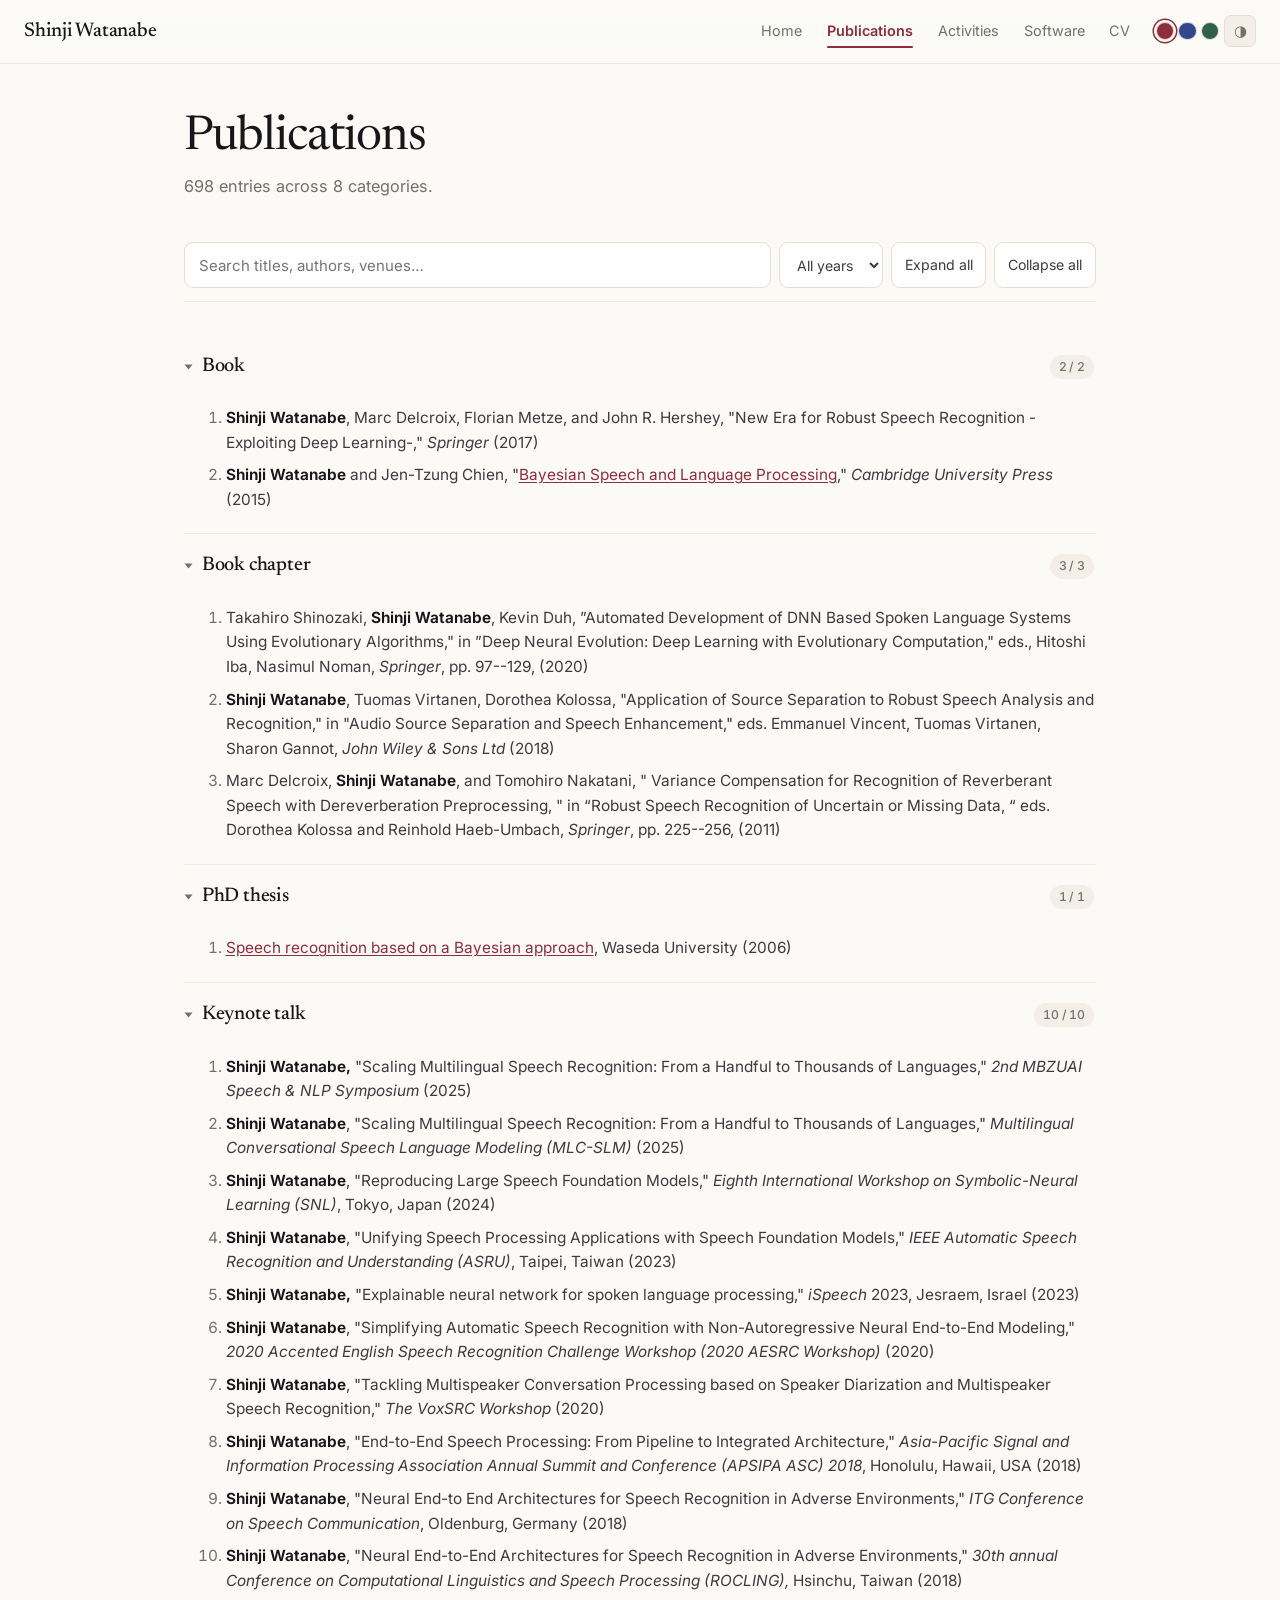
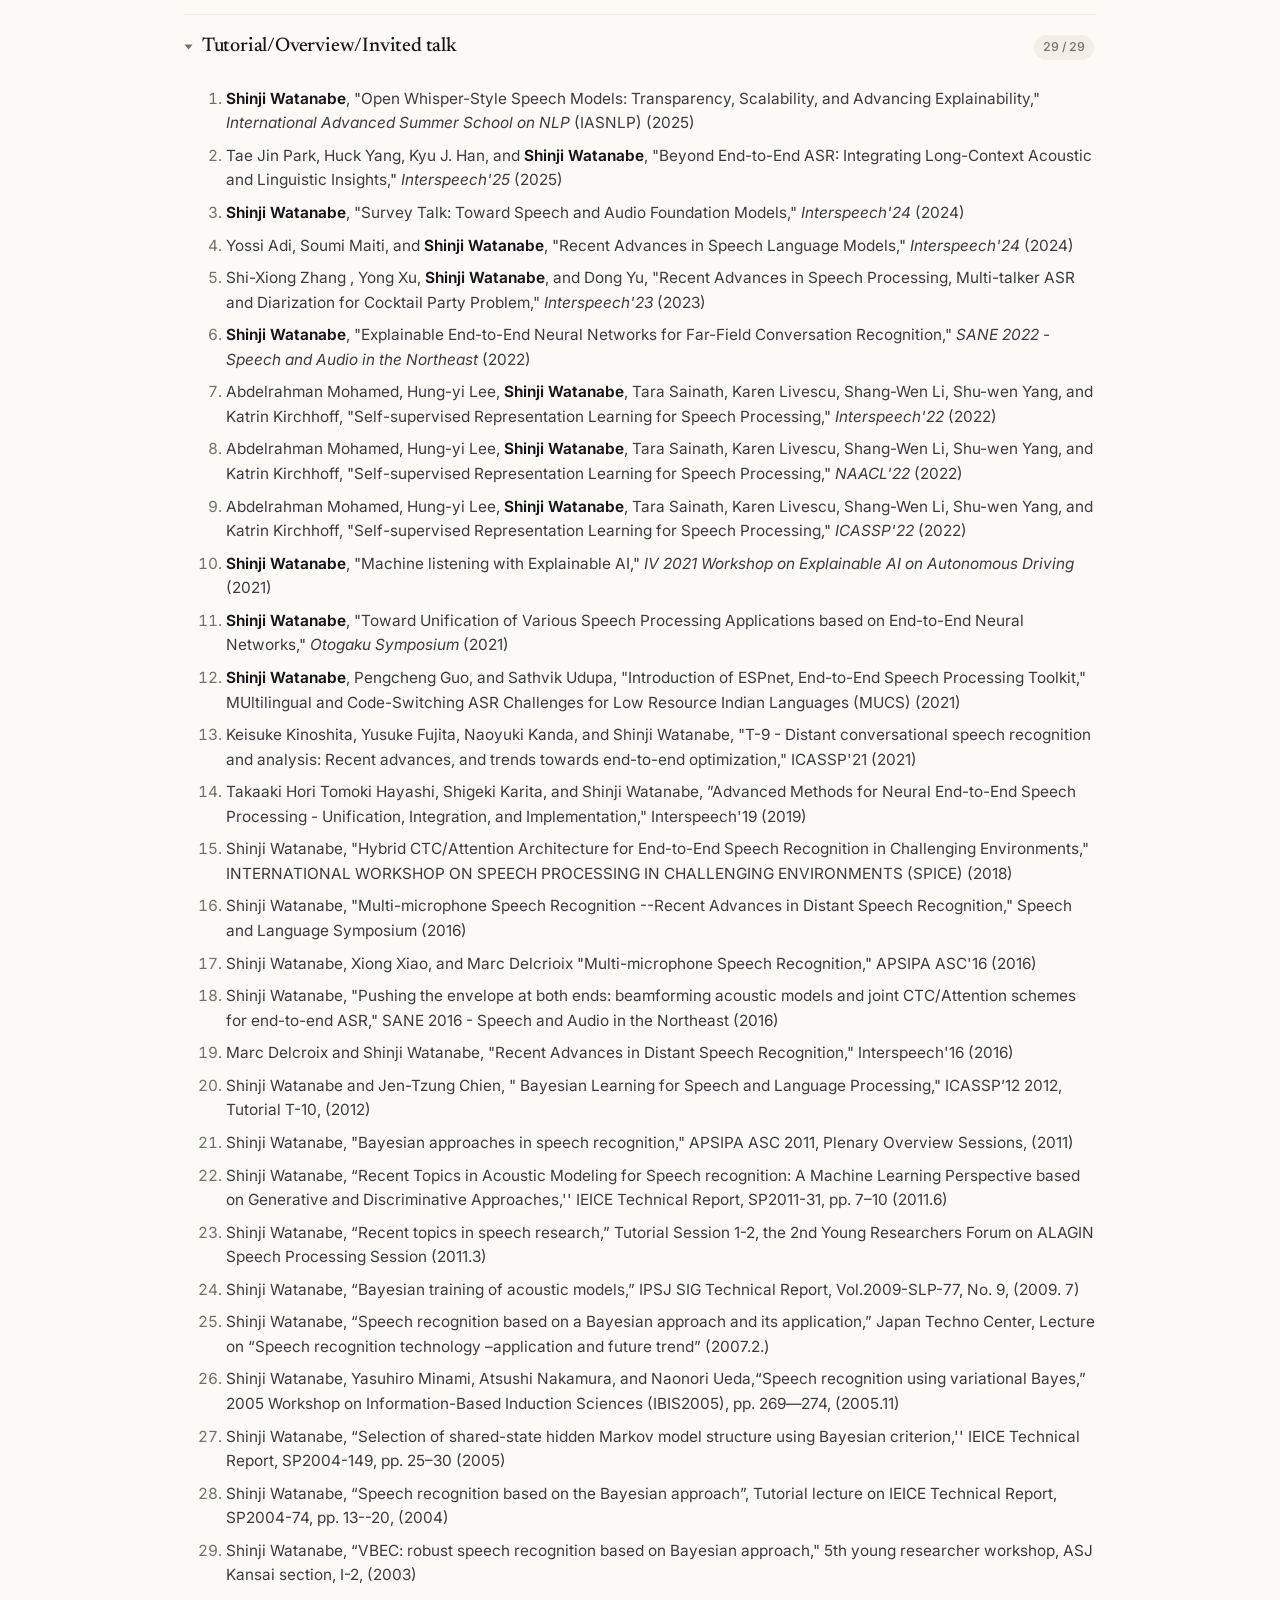
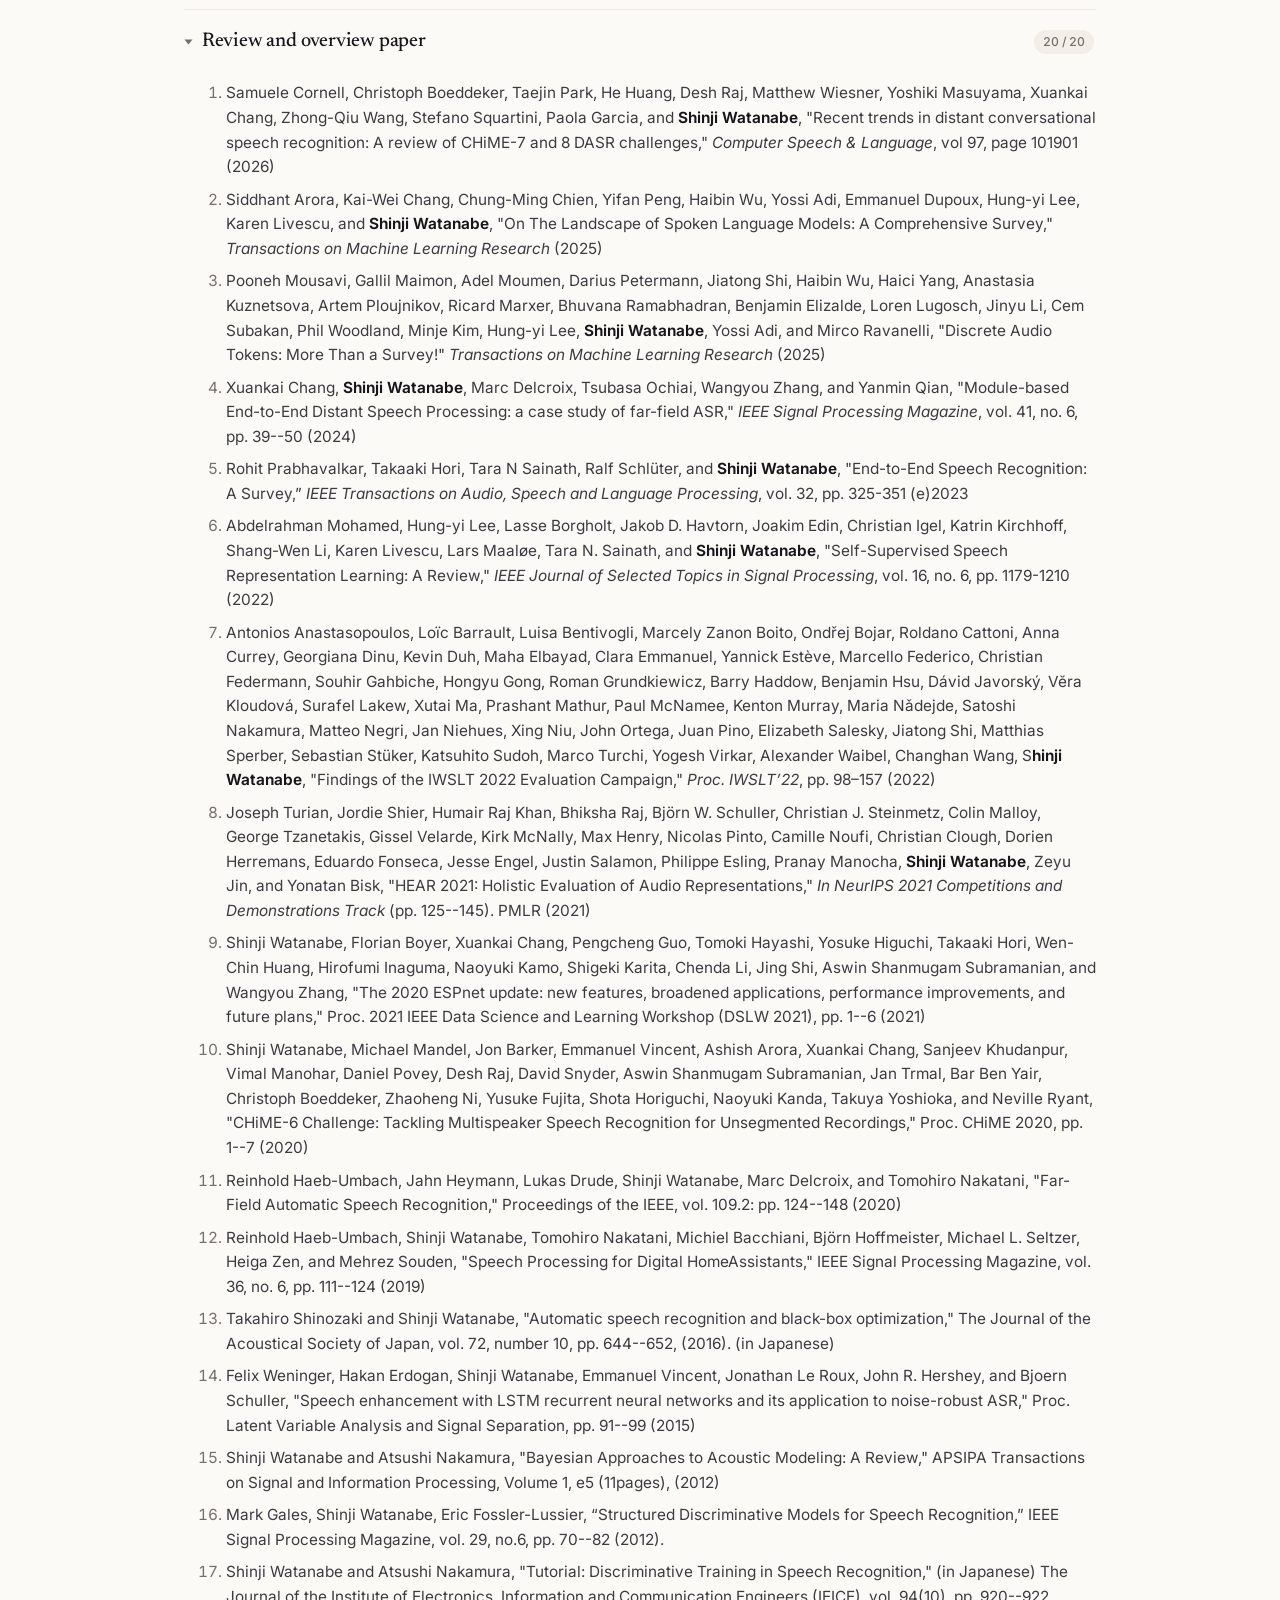
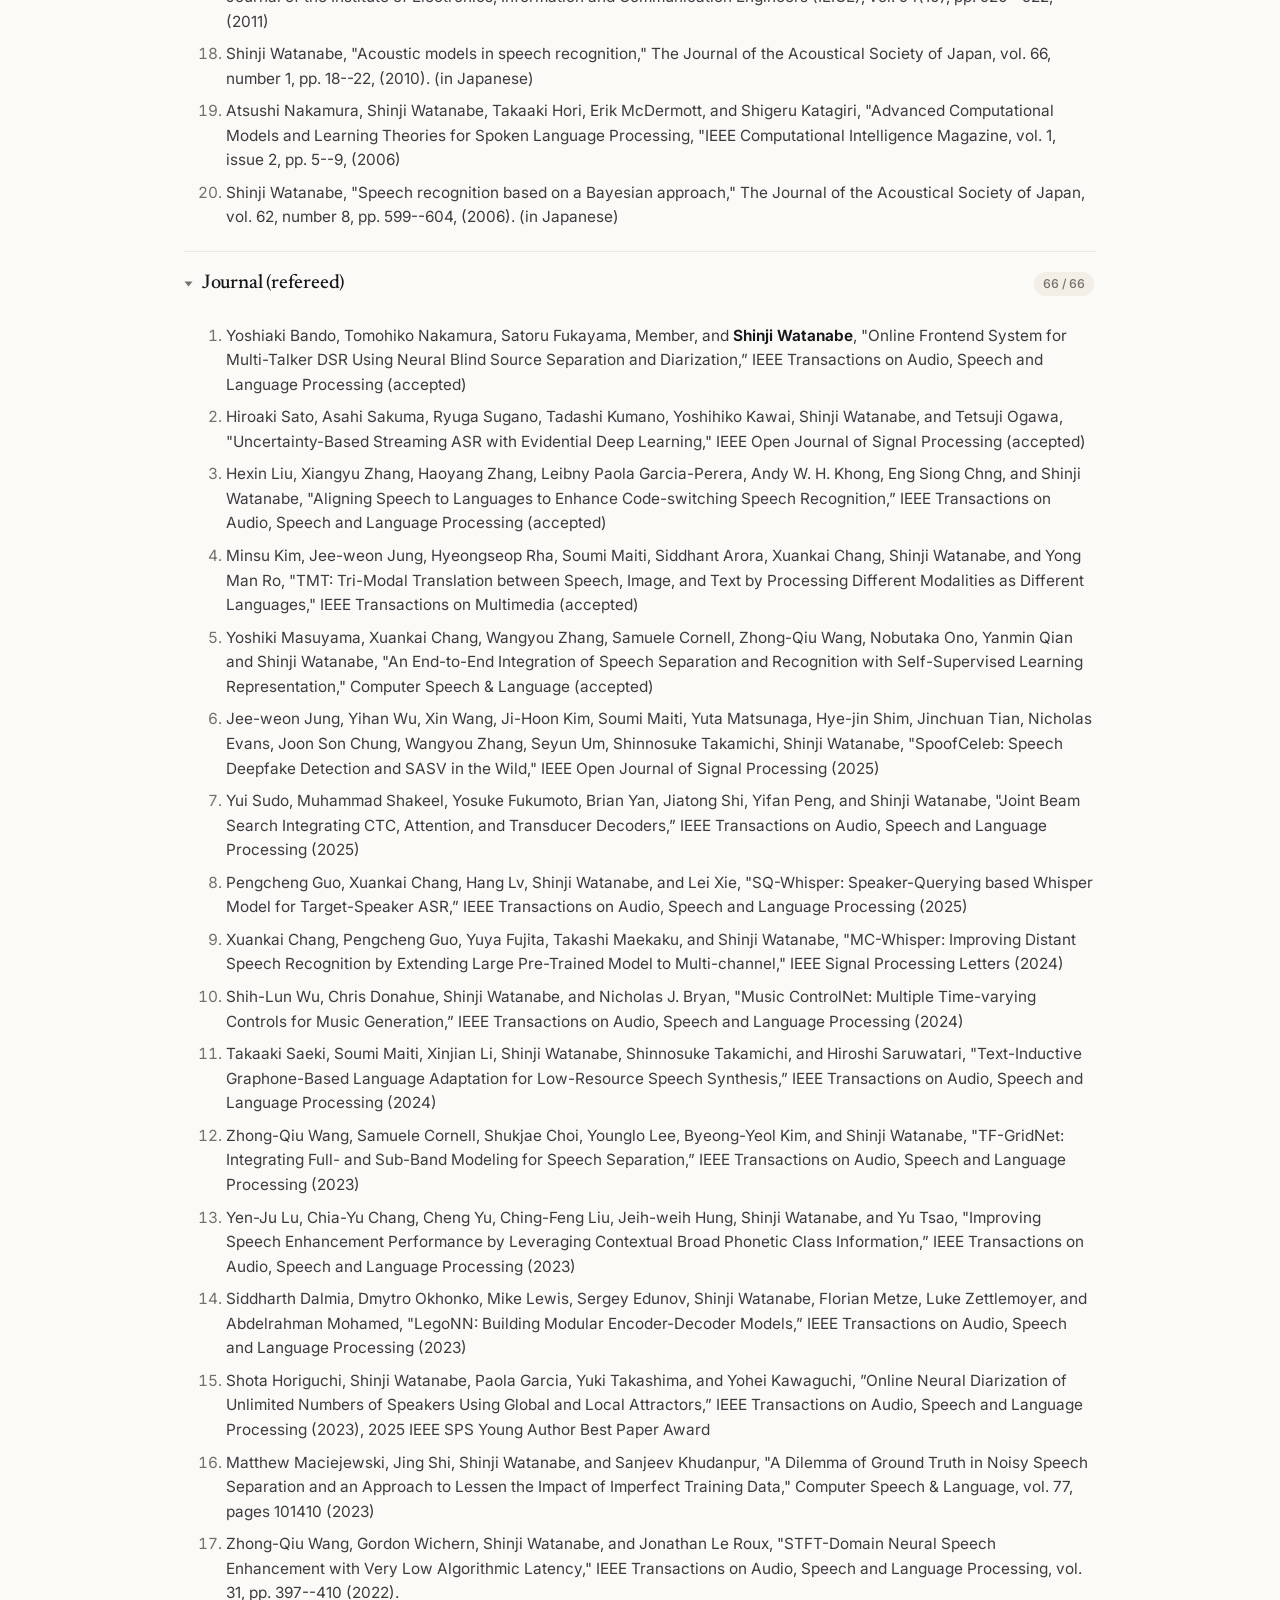
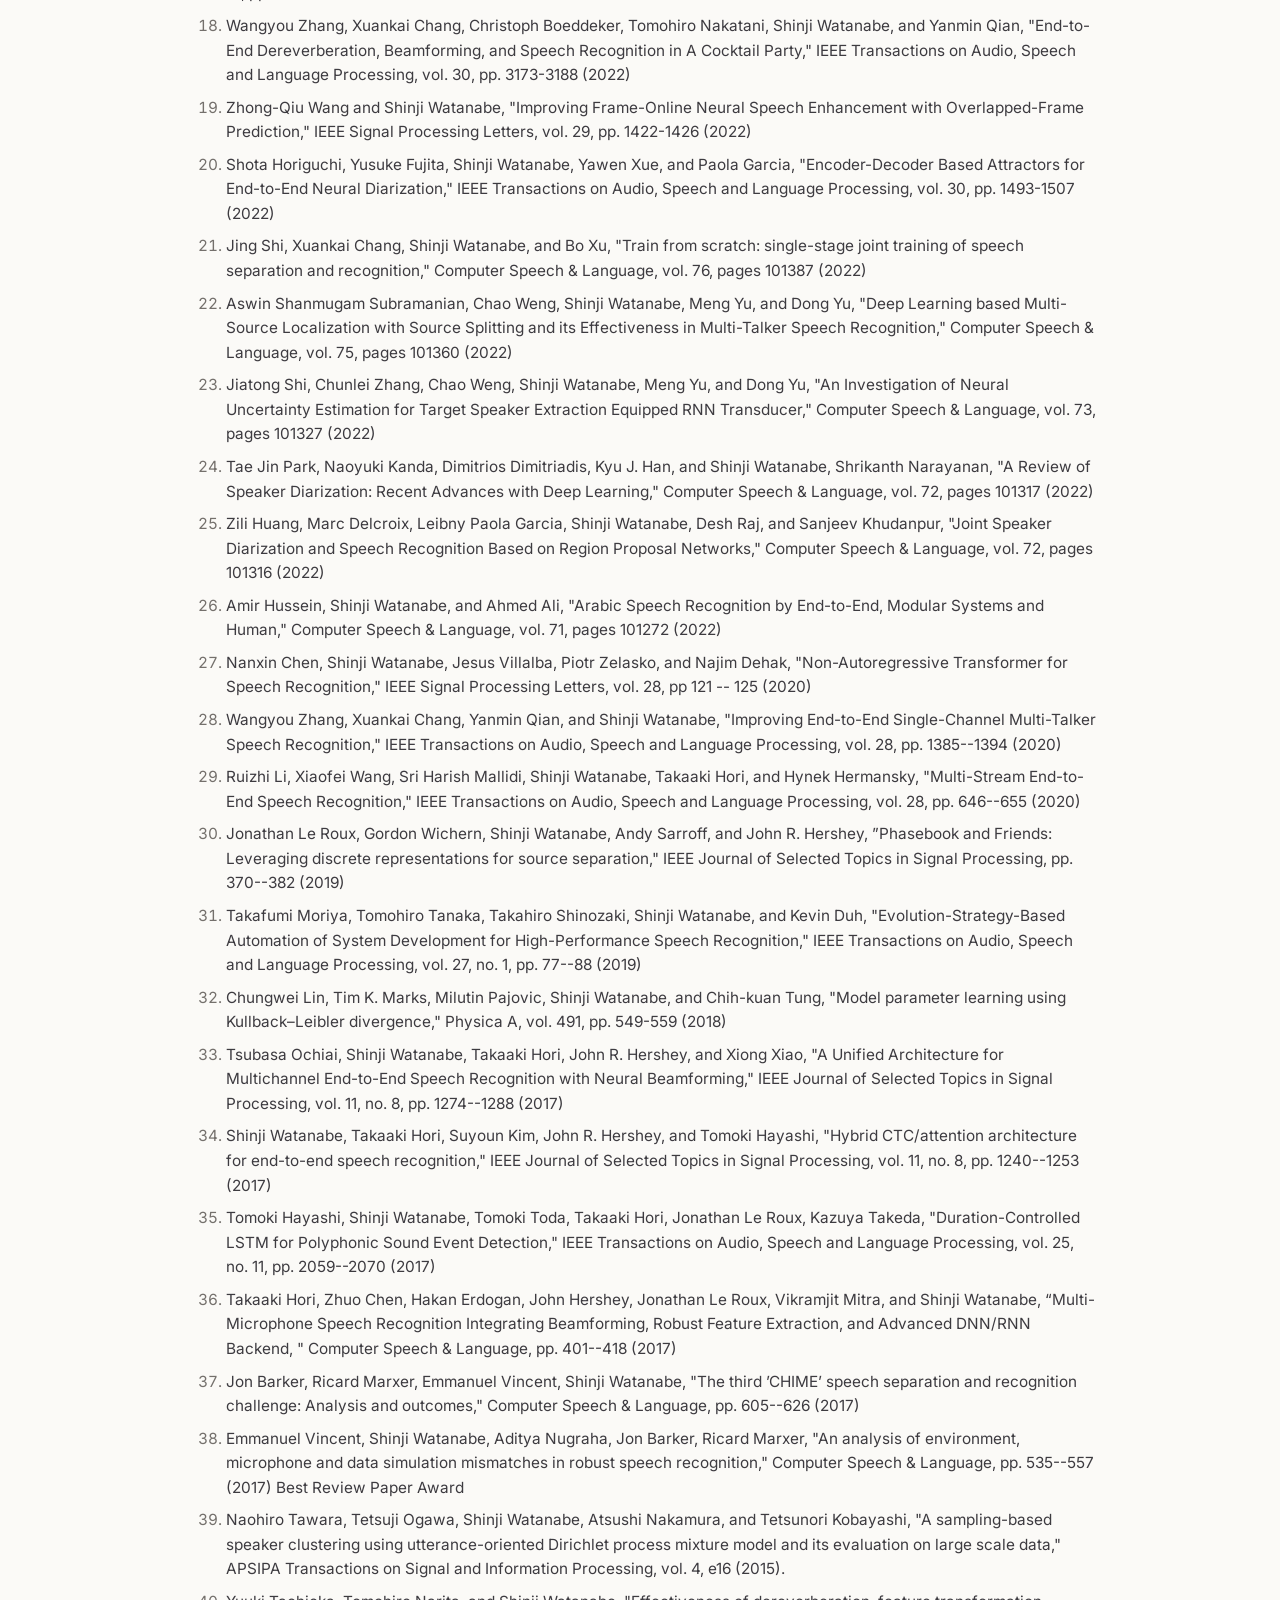
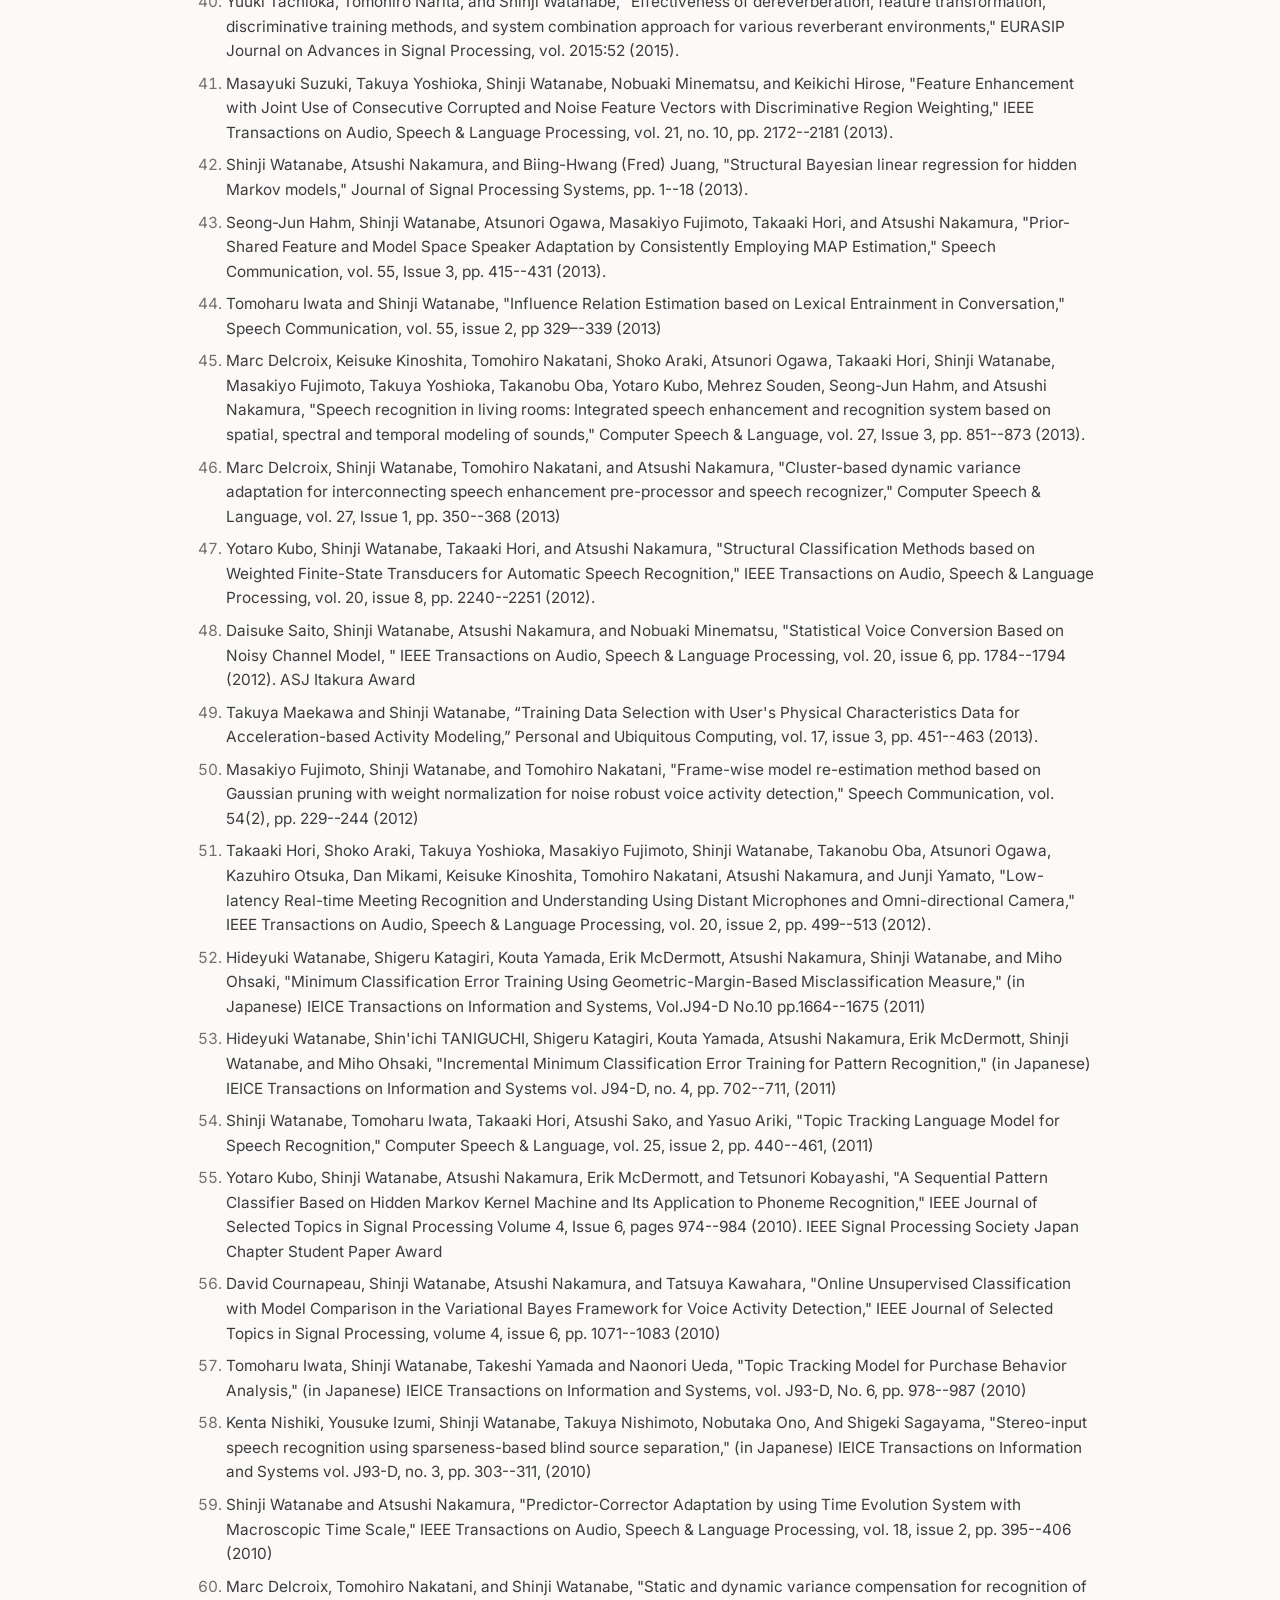
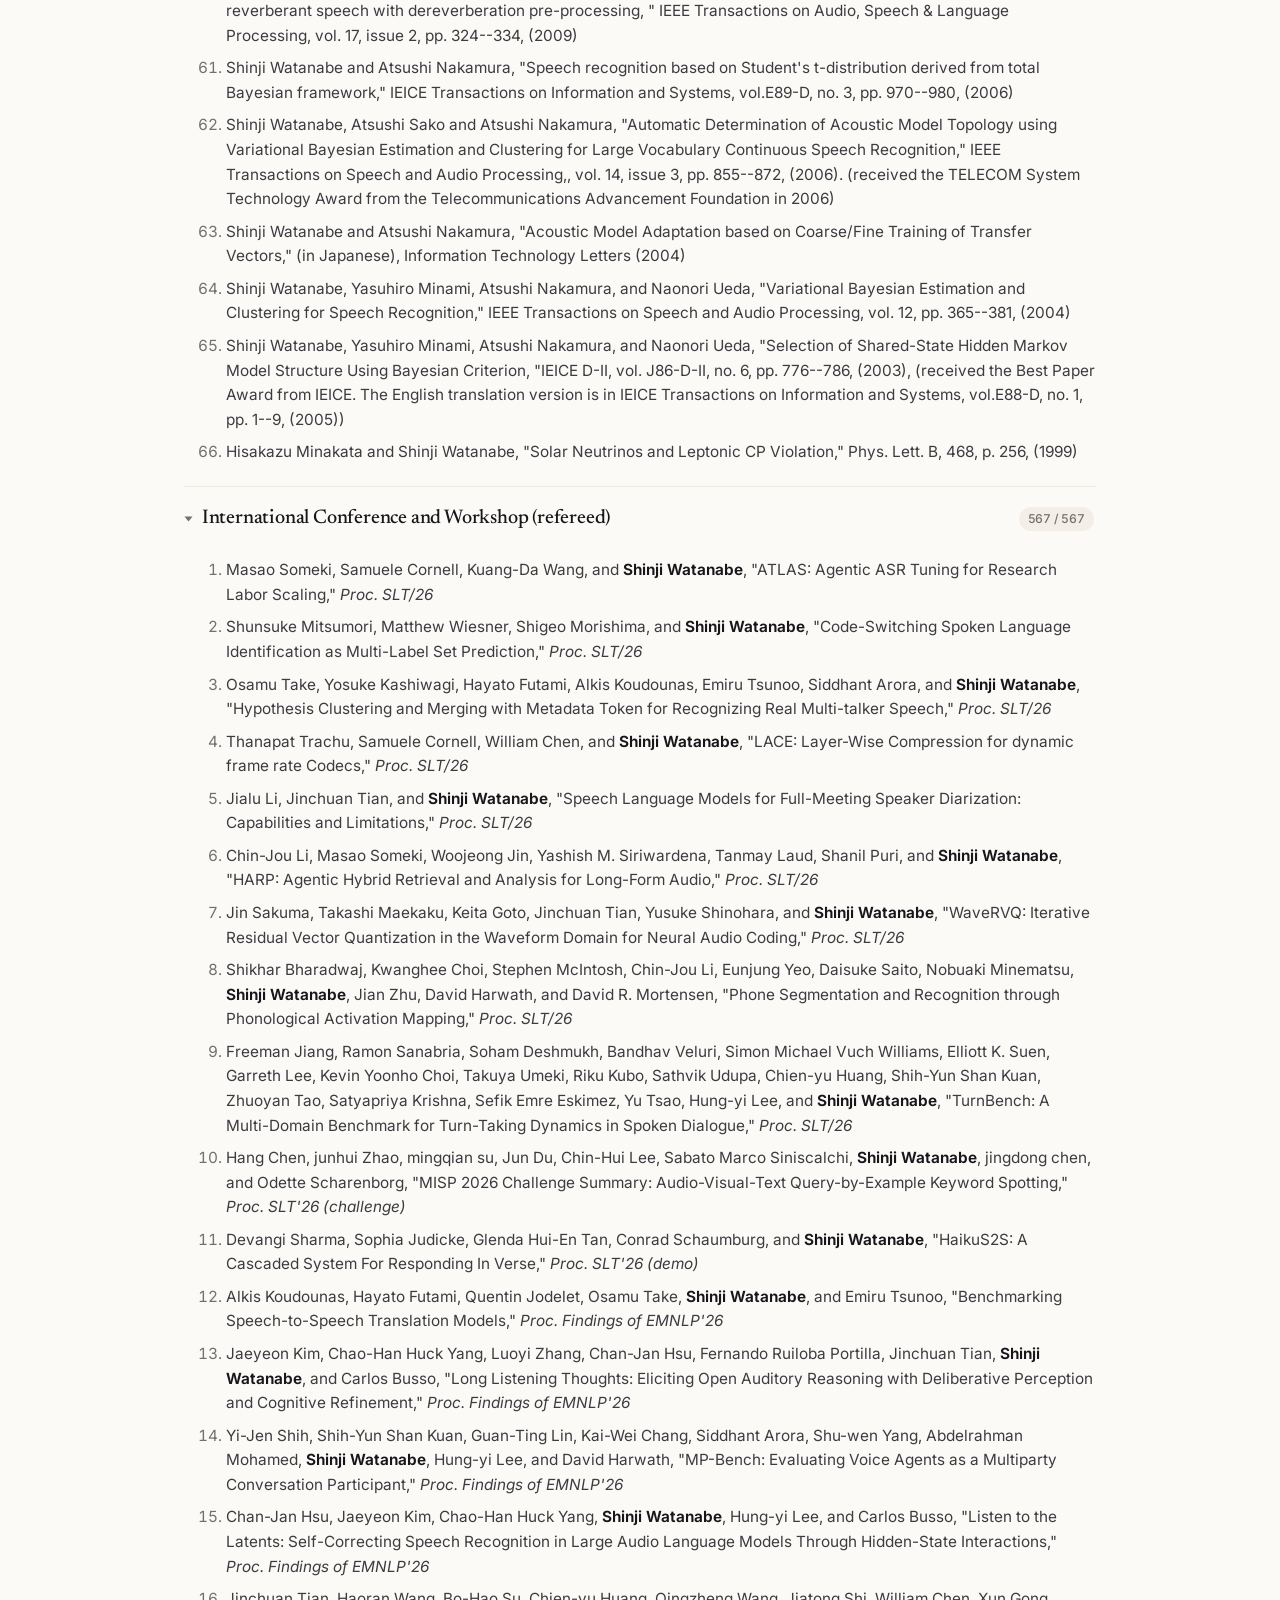
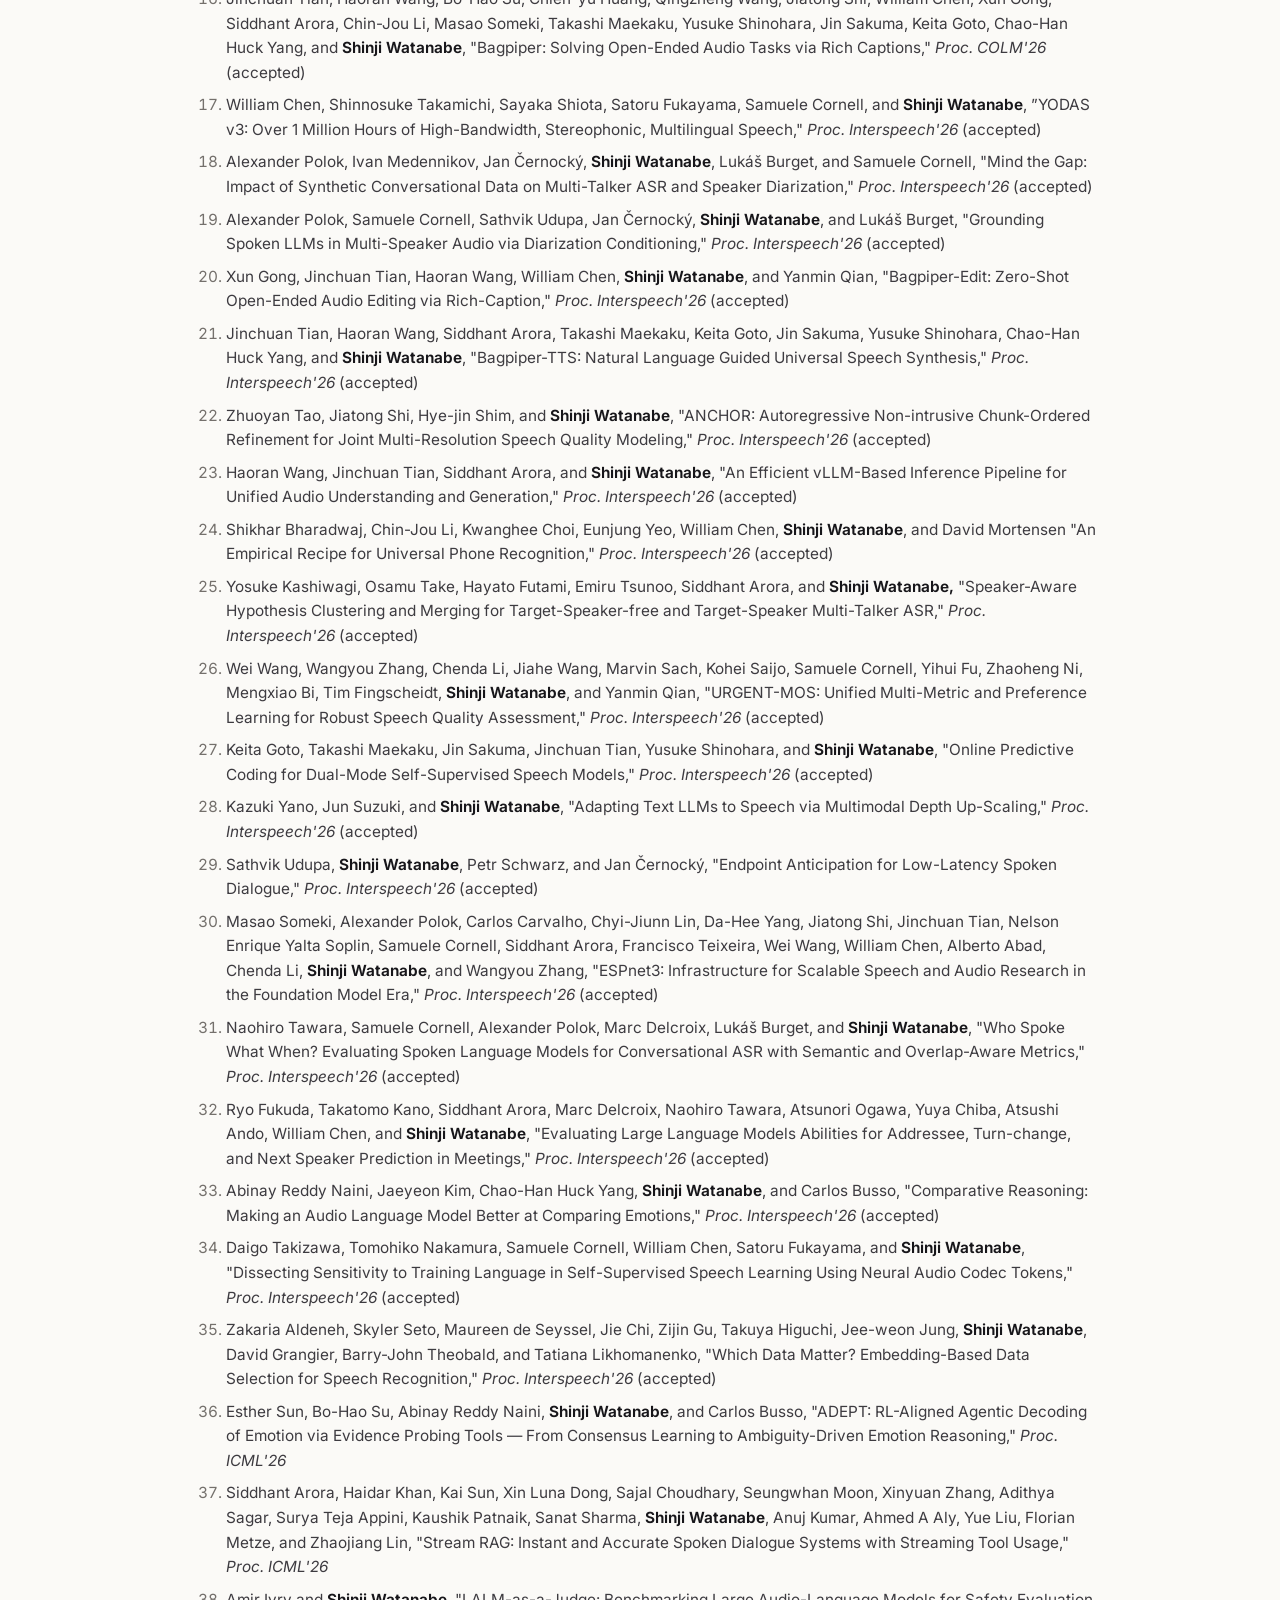
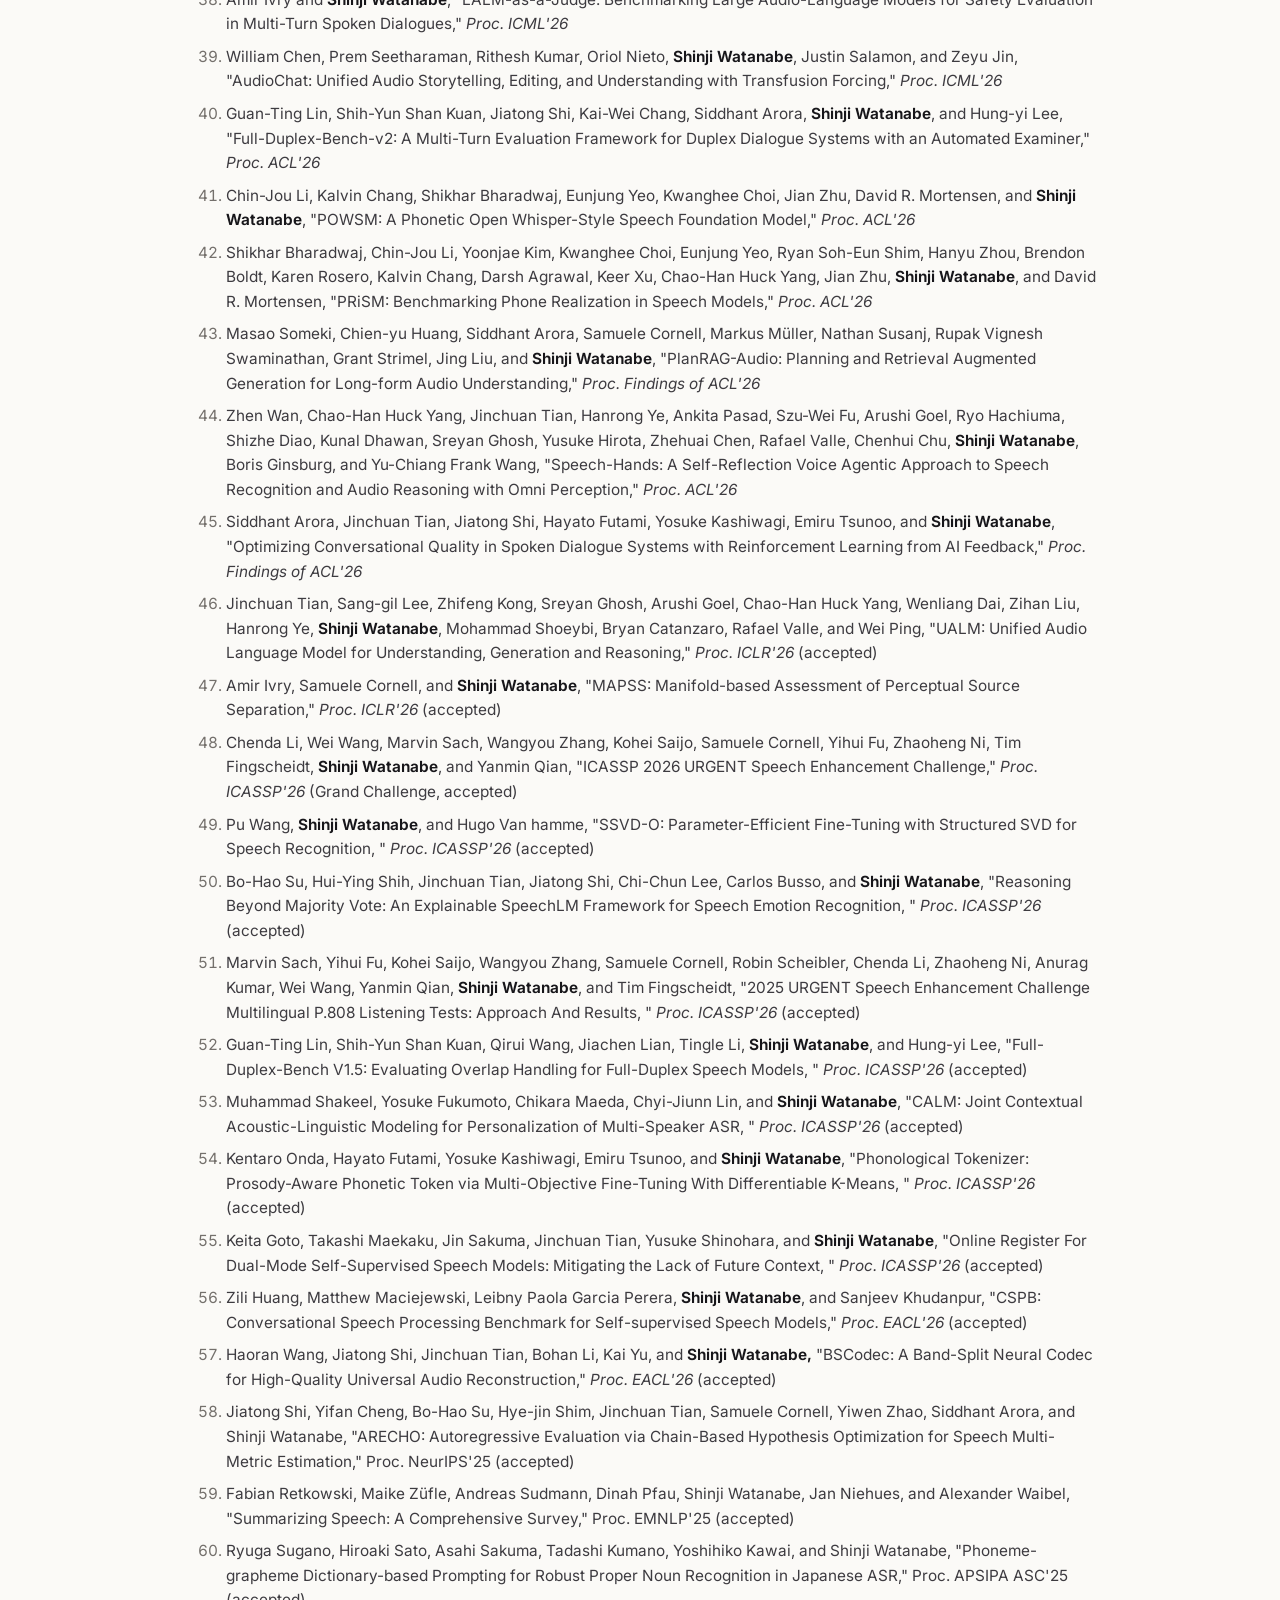
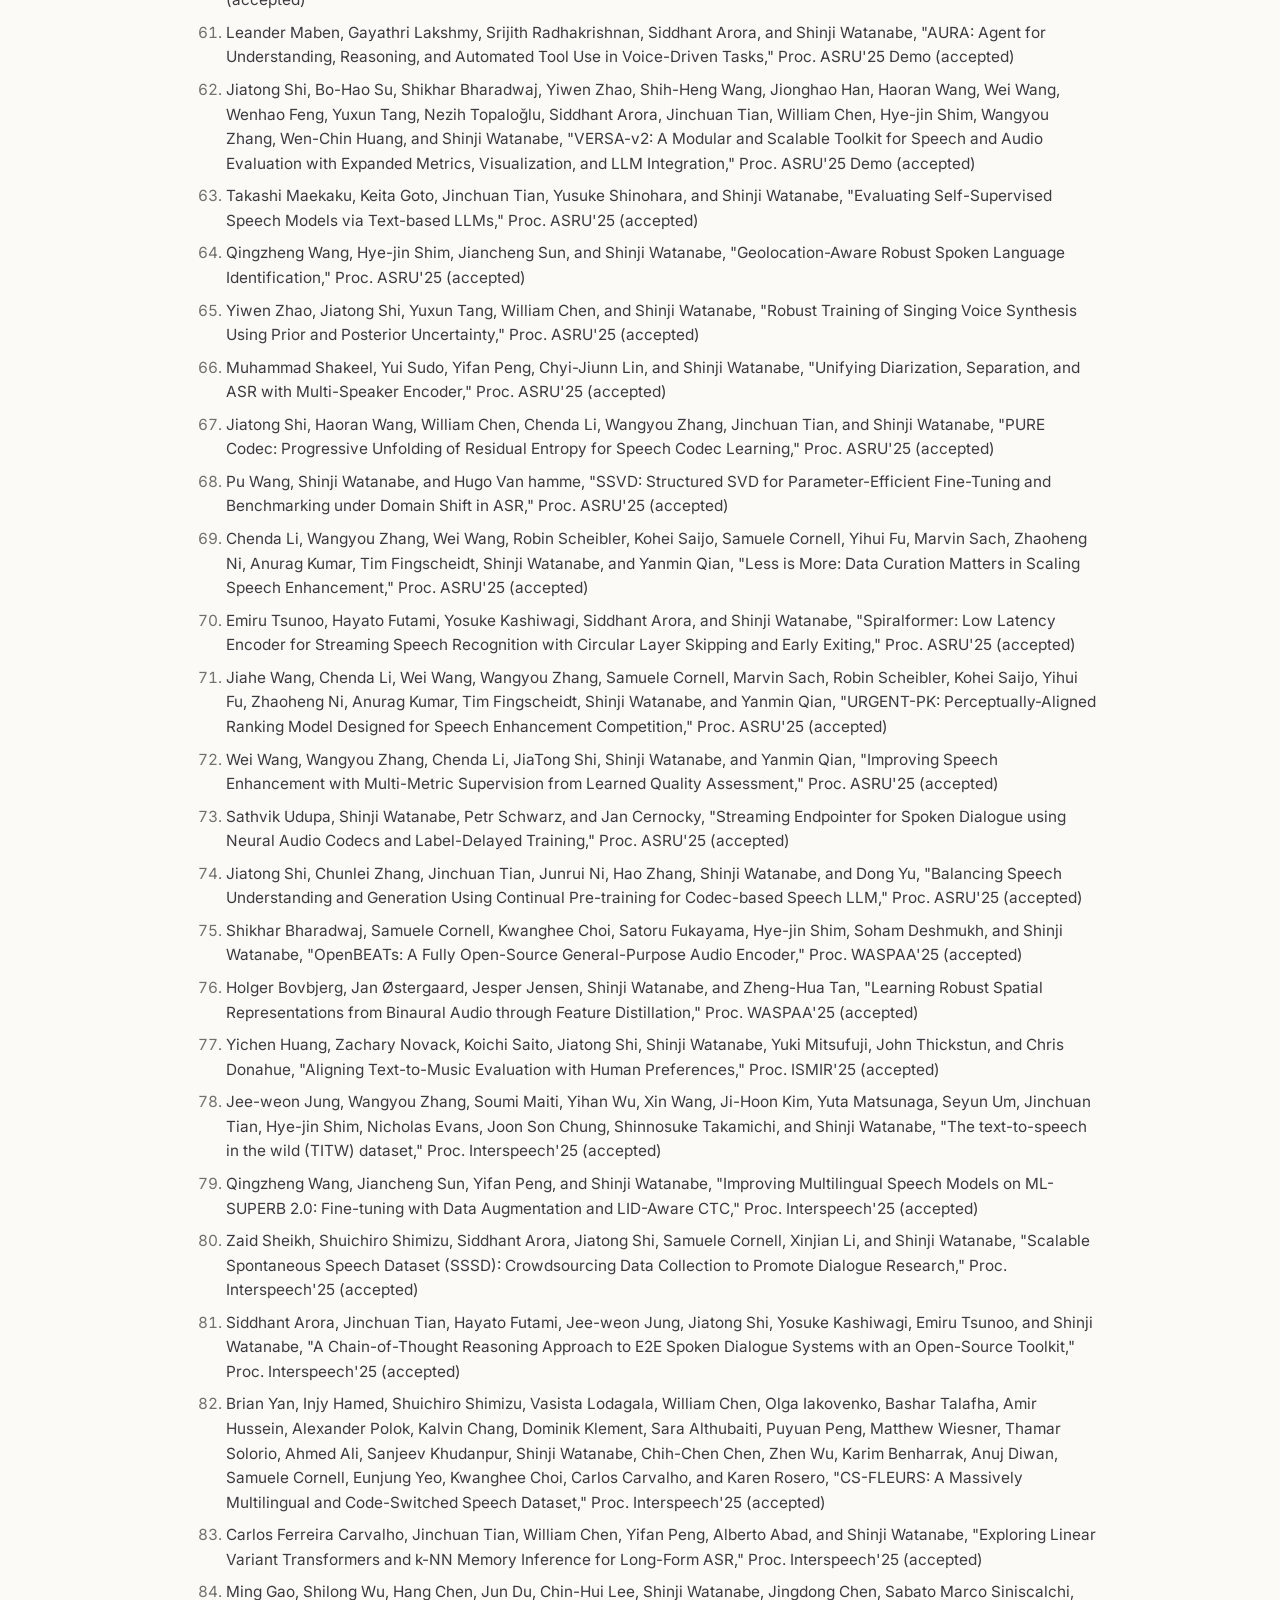
==== docs/publications.html @ 8f029cd7 "Static homepage generated from content/*.md Rebuilds https://sites.google.com/view/shinjiwatanabe as" ====
<!doctype html>
<html lang="en">
<head>
<meta charset="utf-8">
<meta name="viewport" content="width=device-width, initial-scale=1">
<title>Publications — Shinji Watanabe</title>
<link rel="preconnect" href="https://fonts.googleapis.com">
<link rel="preconnect" href="https://fonts.gstatic.com" crossorigin>
<link rel="stylesheet" href="https://fonts.googleapis.com/css2?family=Newsreader:opsz,wght@6..72,400;6..72,500;6..72,600&family=Inter:wght@400;500;600;700&display=swap">
<link rel="stylesheet" href="style.css">
</head>
<body>
<header class="topbar">
  <a class="brand" href="index.html">Shinji Watanabe</a>
  <nav>
      <a href="index.html">Home</a>
      <a href="publications.html" class="on">Publications</a>
      <a href="activities.html">Activities</a>
      <a href="software.html">Software</a>
      <a href="cv.html">CV</a>
  </nav>
  <div class="controls">
    <div class="swatches" role="group" aria-label="Colour palette">
      <button class="swatch paper" type="button" data-palette="paper" aria-label="Paper palette"></button>
      <button class="swatch slate" type="button" data-palette="slate" aria-label="Slate palette"></button>
      <button class="swatch forest" type="button" data-palette="forest" aria-label="Forest palette"></button>
    </div>
    <button id="theme" class="theme" type="button" aria-label="Toggle light or dark">&#9681;</button>
  </div>
</header>
<main>
  <h1>Publications</h1>
  <p class="lede">698 entries across 8 categories.</p>

  <div class="toolbar">
    <input id="q" type="search" placeholder="Search titles, authors, venues&hellip;"
           autocomplete="off" aria-label="Search publications">
    <select id="year" aria-label="Filter by year">
      <option value="">All years</option>
      <option value="2026">2026</option>
      <option value="2025">2025</option>
      <option value="2024">2024</option>
      <option value="2023">2023</option>
      <option value="2022">2022</option>
      <option value="2021">2021</option>
      <option value="2020">2020</option>
      <option value="2019">2019</option>
      <option value="2018">2018</option>
      <option value="2017">2017</option>
      <option value="2016">2016</option>
      <option value="2015">2015</option>
      <option value="2014">2014</option>
      <option value="2013">2013</option>
      <option value="2012">2012</option>
      <option value="2011">2011</option>
      <option value="2010">2010</option>
      <option value="2009">2009</option>
      <option value="2008">2008</option>
      <option value="2007">2007</option>
      <option value="2006">2006</option>
      <option value="2005">2005</option>
      <option value="2004">2004</option>
      <option value="2003">2003</option>
      <option value="2002">2002</option>
      <option value="1999">1999</option>
    </select>
    <button type="button" data-all="open">Expand all</button>
    <button type="button" data-all="close">Collapse all</button>
  </div>
  <p id="status" class="status" role="status"></p>

  <details class="sec" open id="book">
    <summary><span class="t">Book</span>
      <span class="count"><span class="shown">2</span> / 2</span>
    </summary>
    <ol class="entries">
        <li data-year="2017"><strong>Shinji Watanabe</strong>, Marc Delcroix, Florian Metze, and John R. Hershey, "New Era for Robust Speech Recognition -Exploiting Deep Learning-," <em>Springer</em> (2017)</li>
        <li data-year="2015"><strong>Shinji Watanabe</strong> and Jen-Tzung Chien, "<a href="http://www.cambridge.org/us/academic/subjects/engineering/communications-and-signal-processing/bayesian-speech-and-language-processing">Bayesian Speech and Language Processing</a>," <em>Cambridge University Press</em> (2015)</li>
    </ol>
  </details>
  <details class="sec" open id="book-chapter">
    <summary><span class="t">Book chapter</span>
      <span class="count"><span class="shown">3</span> / 3</span>
    </summary>
    <ol class="entries">
        <li data-year="2020">Takahiro Shinozaki, <strong>Shinji Watanabe</strong>, Kevin Duh, ”Automated Development of DNN Based Spoken Language Systems Using Evolutionary Algorithms," in ”Deep Neural Evolution: Deep Learning with Evolutionary Computation," eds., Hitoshi Iba, Nasimul Noman, <em>Springer</em>, pp. 97--129, (2020)</li>
        <li data-year="2018"><strong>Shinji Watanabe</strong>, Tuomas Virtanen, Dorothea Kolossa, "Application of Source Separation to Robust Speech Analysis and Recognition," in "Audio Source Separation and Speech Enhancement," eds. Emmanuel Vincent, Tuomas Virtanen, Sharon Gannot, <em>John Wiley &amp; Sons Ltd</em> (2018)</li>
        <li data-year="2011">Marc Delcroix, <strong>Shinji Watanabe</strong>, and Tomohiro Nakatani, " Variance Compensation for Recognition of Reverberant Speech with Dereverberation Preprocessing, " in “Robust Speech Recognition of Uncertain or Missing Data, “ eds. Dorothea Kolossa and Reinhold Haeb-Umbach, <em>Springer</em>, pp. 225--256, (2011)</li>
    </ol>
  </details>
  <details class="sec" open id="phd-thesis">
    <summary><span class="t">PhD thesis</span>
      <span class="count"><span class="shown">1</span> / 1</span>
    </summary>
    <ol class="entries">
        <li data-year="2006"><a href="https://drive.google.com/file/d/1cBaHlcjsI0eYGC-IJnStBOGWq5p3iKV1/view?usp=sharing">Speech recognition based on a Bayesian approach</a>, Waseda University (2006)</li>
    </ol>
  </details>
  <details class="sec" open id="keynote-talk">
    <summary><span class="t">Keynote talk</span>
      <span class="count"><span class="shown">10</span> / 10</span>
    </summary>
    <ol class="entries">
        <li data-year="2025"><strong>Shinji Watanabe,</strong> "Scaling Multilingual Speech Recognition: From a Handful to Thousands of Languages," <em>2nd MBZUAI Speech &amp; NLP Symposium</em> (2025)</li>
        <li data-year="2025"><strong>Shinji Watanabe</strong>, "Scaling Multilingual Speech Recognition: From a Handful to Thousands of Languages," <em>Multilingual Conversational Speech Language Modeling (MLC-SLM)</em> (2025)</li>
        <li data-year="2024"><strong>Shinji Watanabe</strong>, "Reproducing Large Speech Foundation Models," <em>Eighth International Workshop on Symbolic-Neural Learning (SNL)</em>, Tokyo, Japan (2024)</li>
        <li data-year="2023"><strong>Shinji Watanabe</strong>, "Unifying Speech Processing Applications with Speech Foundation Models," <em>IEEE Automatic Speech Recognition and Understanding</em> <em>(ASRU)</em>, Taipei, Taiwan (2023)</li>
        <li data-year="2023"><strong>Shinji Watanabe,</strong> "Explainable neural network for spoken language processing," <em>iSpeech</em> 2023, Jesraem, Israel (2023)</li>
        <li data-year="2020"><strong>Shinji Watanabe</strong>, "Simplifying Automatic Speech Recognition with Non-Autoregressive Neural End-to-End Modeling," <em>2020 Accented English Speech Recognition Challenge Workshop (2020 AESRC Workshop)</em> (2020)</li>
        <li data-year="2020"><strong>Shinji Watanabe</strong>, "Tackling Multispeaker Conversation Processing based on Speaker Diarization and Multispeaker Speech Recognition," <em>The VoxSRC Workshop</em> (2020)</li>
        <li data-year="2018"><strong>Shinji Watanabe</strong>, "End-to-End Speech Processing: From Pipeline to Integrated Architecture," <em>Asia-Pacific Signal and Information Processing Association Annual Summit and Conference (APSIPA ASC) 2018</em>, Honolulu, Hawaii, USA (2018)</li>
        <li data-year="2018"><strong>Shinji Watanabe</strong>, "Neural End-to End Architectures for Speech Recognition in Adverse Environments," <em>ITG Conference on Speech Communication</em>, Oldenburg, Germany (2018)</li>
        <li data-year="2018"><strong>Shinji Watanabe</strong>, "Neural End-to-End Architectures for Speech Recognition in Adverse Environments," <em>30th annual Conference on Computational Linguistics and Speech Processing (ROCLING),</em> Hsinchu, Taiwan (2018)</li>
    </ol>
  </details>
  <details class="sec" open id="tutorial-overview-invited-talk">
    <summary><span class="t">Tutorial/Overview/Invited talk</span>
      <span class="count"><span class="shown">29</span> / 29</span>
    </summary>
    <ol class="entries">
        <li data-year="2025"><strong>Shinji Watanabe</strong>, "Open Whisper-Style Speech Models: Transparency, Scalability, and Advancing Explainability," <em>International Advanced Summer School on NLP</em> (IASNLP) (2025)</li>
        <li data-year="2025">Tae Jin Park, Huck Yang, Kyu J. Han, and <strong>Shinji Watanabe</strong>, "Beyond End-to-End ASR: Integrating Long-Context Acoustic and Linguistic Insights," <em>Interspeech'25</em> (2025)</li>
        <li data-year="2024"><strong>Shinji Watanabe</strong>, "Survey Talk: Toward Speech and Audio Foundation Models," <em>Interspeech'24</em> (2024)</li>
        <li data-year="2024">Yossi Adi, Soumi Maiti, and <strong>Shinji Watanabe</strong>, "Recent Advances in Speech Language Models," <em>Interspeech'24</em> (2024)</li>
        <li data-year="2023">Shi-Xiong Zhang , Yong Xu, <strong>Shinji Watanabe</strong>, and Dong Yu, "Recent Advances in Speech Processing, Multi-talker ASR and Diarization for Cocktail Party Problem," <em>Interspeech'23</em> (2023)</li>
        <li data-year="2022"><strong>Shinji Watanabe</strong>, "Explainable End-to-End Neural Networks for Far-Field Conversation Recognition," <em>SANE</em> <em>2022</em> <em>- Speech and Audio in the Northeast</em> (2022)</li>
        <li data-year="2022">Abdelrahman Mohamed, Hung-yi Lee, <strong>Shinji Watanabe</strong>, Tara Sainath, Karen Livescu, Shang-Wen Li, Shu-wen Yang, and Katrin Kirchhoff, "Self-supervised Representation Learning for Speech Processing," <em>Interspeech'22</em> (2022)</li>
        <li data-year="2022">Abdelrahman Mohamed, Hung-yi Lee, <strong>Shinji Watanabe</strong>, Tara Sainath, Karen Livescu, Shang-Wen Li, Shu-wen Yang, and Katrin Kirchhoff, "Self-supervised Representation Learning for Speech Processing," <em>NAACL'22</em> (2022)</li>
        <li data-year="2022">Abdelrahman Mohamed, Hung-yi Lee, <strong>Shinji Watanabe</strong>, Tara Sainath, Karen Livescu, Shang-Wen Li, Shu-wen Yang, and Katrin Kirchhoff, "Self-supervised Representation Learning for Speech Processing," <em>ICASSP'22</em> (2022)</li>
        <li data-year="2021"><strong>Shinji Watanabe</strong>, "Machine listening with Explainable AI," <em>IV 2021 Workshop on Explainable AI on Autonomous Driving</em> (2021)</li>
        <li data-year="2021"><strong>Shinji Watanabe</strong>, "Toward Unification of Various Speech Processing Applications based on End-to-End Neural Networks," <em>Otogaku Symposium</em> (2021)</li>
        <li data-year="2021"><strong>Shinji Watanabe</strong>, Pengcheng Guo, and Sathvik Udupa, "Introduction of ESPnet, End-to-End Speech Processing Toolkit," MUltilingual and Code-Switching ASR Challenges for Low Resource Indian Languages (MUCS) (2021)</li>
        <li data-year="2021">Keisuke Kinoshita, Yusuke Fujita, Naoyuki Kanda, and Shinji Watanabe, "T-9 - Distant conversational speech recognition and analysis: Recent advances, and trends towards end-to-end optimization," ICASSP'21 (2021)</li>
        <li data-year="2019">Takaaki Hori Tomoki Hayashi, Shigeki Karita, and Shinji Watanabe, ”Advanced Methods for Neural End-to-End Speech Processing - Unification, Integration, and Implementation," Interspeech'19 (2019)</li>
        <li data-year="2018">Shinji Watanabe, "Hybrid CTC/Attention Architecture for End-to-End Speech Recognition in Challenging Environments," INTERNATIONAL WORKSHOP ON SPEECH PROCESSING IN CHALLENGING ENVIRONMENTS (SPICE) (2018)</li>
        <li data-year="2016">Shinji Watanabe, "Multi-microphone Speech Recognition --Recent Advances in Distant Speech Recognition," Speech and Language Symposium (2016)</li>
        <li data-year="2016">Shinji Watanabe, Xiong Xiao, and Marc Delcrioix "Multi-microphone Speech Recognition," APSIPA ASC'16 (2016)</li>
        <li data-year="2016">Shinji Watanabe, "Pushing the envelope at both ends: beamforming acoustic models and joint CTC/Attention schemes for end-to-end ASR," SANE 2016 - Speech and Audio in the Northeast (2016)</li>
        <li data-year="2016">Marc Delcroix and Shinji Watanabe, "Recent Advances in Distant Speech Recognition," Interspeech'16 (2016)</li>
        <li data-year="2012">Shinji Watanabe and Jen-Tzung Chien, " Bayesian Learning for Speech and Language Processing," ICASSP’12 2012, Tutorial T-10, (2012)</li>
        <li data-year="2011">Shinji Watanabe, "Bayesian approaches in speech recognition," APSIPA ASC 2011, Plenary Overview Sessions, (2011)</li>
        <li data-year="">Shinji Watanabe, “Recent Topics in Acoustic Modeling for Speech recognition: A Machine Learning Perspective based on Generative and Discriminative Approaches,'' IEICE Technical Report, SP2011-31, pp. 7–10 (2011.6)</li>
        <li data-year="">Shinji Watanabe, “Recent topics in speech research,” Tutorial Session 1-2, the 2nd Young Researchers Forum on ALAGIN Speech Processing Session (2011.3)</li>
        <li data-year="">Shinji Watanabe, “Bayesian training of acoustic models,” IPSJ SIG Technical Report, Vol.2009-SLP-77, No. 9, (2009. 7)</li>
        <li data-year="">Shinji Watanabe, “Speech recognition based on a Bayesian approach and its application,” Japan Techno Center, Lecture on “Speech recognition technology –application and future trend” (2007.2.)</li>
        <li data-year="">Shinji Watanabe, Yasuhiro Minami, Atsushi Nakamura, and Naonori Ueda,“Speech recognition using variational Bayes,” 2005 Workshop on Information-Based Induction Sciences (IBIS2005), pp. 269―274, (2005.11)</li>
        <li data-year="2005">Shinji Watanabe, “Selection of shared-state hidden Markov model structure using Bayesian criterion,'' IEICE Technical Report, SP2004-149, pp. 25–30 (2005)</li>
        <li data-year="2004">Shinji Watanabe, “Speech recognition based on the Bayesian approach”, Tutorial lecture on IEICE Technical Report, SP2004-74, pp. 13--20, (2004)</li>
        <li data-year="2003">Shinji Watanabe, “VBEC: robust speech recognition based on Bayesian approach," 5th young researcher workshop, ASJ Kansai section, I-2, (2003)</li>
    </ol>
  </details>
  <details class="sec" open id="review-and-overview-paper">
    <summary><span class="t">Review and overview paper</span>
      <span class="count"><span class="shown">20</span> / 20</span>
    </summary>
    <ol class="entries">
        <li data-year="2026">Samuele Cornell, Christoph Boeddeker, Taejin Park, He Huang, Desh Raj, Matthew Wiesner, Yoshiki Masuyama, Xuankai Chang, Zhong-Qiu Wang, Stefano Squartini, Paola Garcia, and <strong>Shinji Watanabe</strong>, "Recent trends in distant conversational speech recognition: A review of CHiME-7 and 8 DASR challenges," <em>Computer Speech &amp; Language</em>, vol 97, page 101901 (2026)</li>
        <li data-year="2025">Siddhant Arora, Kai-Wei Chang, Chung-Ming Chien, Yifan Peng, Haibin Wu, Yossi Adi, Emmanuel Dupoux, Hung-yi Lee, Karen Livescu, and <strong>Shinji Watanabe</strong>, "On The Landscape of Spoken Language Models: A Comprehensive Survey," <em>Transactions on Machine Learning Research</em> (2025)</li>
        <li data-year="2025">Pooneh Mousavi, Gallil Maimon, Adel Moumen, Darius Petermann, Jiatong Shi, Haibin Wu, Haici Yang, Anastasia Kuznetsova, Artem Ploujnikov, Ricard Marxer, Bhuvana Ramabhadran, Benjamin Elizalde, Loren Lugosch, Jinyu Li, Cem Subakan, Phil Woodland, Minje Kim, Hung-yi Lee, <strong>Shinji Watanabe</strong>, Yossi Adi, and Mirco Ravanelli, "Discrete Audio Tokens: More Than a Survey!" <em>Transactions on Machine Learning Research</em> (2025)</li>
        <li data-year="2024">Xuankai Chang, <strong>Shinji Watanabe</strong>, Marc Delcroix, Tsubasa Ochiai, Wangyou Zhang, and Yanmin Qian, "Module-based End-to-End Distant Speech Processing: a case study of far-field ASR," <em>IEEE Signal Processing Magazine</em>, vol. 41, no. 6, pp. 39--50 (2024)</li>
        <li data-year="">Rohit Prabhavalkar, Takaaki Hori, Tara N Sainath, Ralf Schlüter, and <strong>Shinji Watanabe</strong>, "End-to-End Speech Recognition: A Survey,” <em>IEEE Transactions on Audio, Speech and Language Processing</em>, vol. 32, pp. 325-351 (e)2023</li>
        <li data-year="2022">Abdelrahman Mohamed, Hung-yi Lee, Lasse Borgholt, Jakob D. Havtorn, Joakim Edin, Christian Igel, Katrin Kirchhoff, Shang-Wen Li, Karen Livescu, Lars Maaløe, Tara N. Sainath, and <strong>Shinji Watanabe</strong>, "Self-Supervised Speech Representation Learning: A Review," <em>IEEE Journal of Selected Topics in Signal Processing</em>, vol. 16, no. 6, pp. 1179-1210 (2022)</li>
        <li data-year="2022">Antonios Anastasopoulos, Loïc Barrault, Luisa Bentivogli, Marcely Zanon Boito, Ondřej Bojar, Roldano Cattoni, Anna Currey, Georgiana Dinu, Kevin Duh, Maha Elbayad, Clara Emmanuel, Yannick Estève, Marcello Federico, Christian Federmann, Souhir Gahbiche, Hongyu Gong, Roman Grundkiewicz, Barry Haddow, Benjamin Hsu, Dávid Javorský, Vĕra Kloudová, Surafel Lakew, Xutai Ma, Prashant Mathur, Paul McNamee, Kenton Murray, Maria Nǎdejde, Satoshi Nakamura, Matteo Negri, Jan Niehues, Xing Niu, John Ortega, Juan Pino, Elizabeth Salesky, Jiatong Shi, Matthias Sperber, Sebastian Stüker, Katsuhito Sudoh, Marco Turchi, Yogesh Virkar, Alexander Waibel, Changhan Wang, S<strong>hinji Watanabe</strong>, "Findings of the IWSLT 2022 Evaluation Campaign," <em>Proc. IWSLT’22</em>, pp. 98–157 (2022)</li>
        <li data-year="2021">Joseph Turian, Jordie Shier, Humair Raj Khan, Bhiksha Raj, Björn W. Schuller, Christian J. Steinmetz, Colin Malloy, George Tzanetakis, Gissel Velarde, Kirk McNally, Max Henry, Nicolas Pinto, Camille Noufi, Christian Clough, Dorien Herremans, Eduardo Fonseca, Jesse Engel, Justin Salamon, Philippe Esling, Pranay Manocha, <strong>Shinji Watanabe</strong>, Zeyu Jin, and Yonatan Bisk, "HEAR 2021: Holistic Evaluation of Audio Representations," <em>In NeurIPS 2021 Competitions and Demonstrations Track</em> (pp. 125--145). PMLR (2021)</li>
        <li data-year="2021">Shinji Watanabe, Florian Boyer, Xuankai Chang, Pengcheng Guo, Tomoki Hayashi, Yosuke Higuchi, Takaaki Hori, Wen-Chin Huang, Hirofumi Inaguma, Naoyuki Kamo, Shigeki Karita, Chenda Li, Jing Shi, Aswin Shanmugam Subramanian, and Wangyou Zhang, "The 2020 ESPnet update: new features, broadened applications, performance improvements, and future plans," Proc. 2021 IEEE Data Science and Learning Workshop (DSLW 2021), pp. 1--6 (2021)</li>
        <li data-year="2020">Shinji Watanabe, Michael Mandel, Jon Barker, Emmanuel Vincent, Ashish Arora, Xuankai Chang, Sanjeev Khudanpur, Vimal Manohar, Daniel Povey, Desh Raj, David Snyder, Aswin Shanmugam Subramanian, Jan Trmal, Bar Ben Yair, Christoph Boeddeker, Zhaoheng Ni, Yusuke Fujita, Shota Horiguchi, Naoyuki Kanda, Takuya Yoshioka, and Neville Ryant, "CHiME-6 Challenge: Tackling Multispeaker Speech Recognition for Unsegmented Recordings," Proc. CHiME 2020, pp. 1--7 (2020)</li>
        <li data-year="2020">Reinhold Haeb-Umbach, Jahn Heymann, Lukas Drude, Shinji Watanabe, Marc Delcroix, and Tomohiro Nakatani, "Far-Field Automatic Speech Recognition," Proceedings of the IEEE, vol. 109.2: pp. 124--148 (2020)</li>
        <li data-year="2019">Reinhold Haeb-Umbach, Shinji Watanabe, Tomohiro Nakatani, Michiel Bacchiani, Björn Hoffmeister, Michael L. Seltzer, Heiga Zen, and Mehrez Souden, "Speech Processing for Digital HomeAssistants," IEEE Signal Processing Magazine, vol. 36, no. 6, pp. 111--124 (2019)</li>
        <li data-year="2016">Takahiro Shinozaki and Shinji Watanabe, "Automatic speech recognition and black-box optimization," The Journal of the Acoustical Society of Japan, vol. 72, number 10, pp. 644--652, (2016). (in Japanese)</li>
        <li data-year="2015">Felix Weninger, Hakan Erdogan, Shinji Watanabe, Emmanuel Vincent, Jonathan Le Roux, John R. Hershey, and Bjoern Schuller, "Speech enhancement with LSTM recurrent neural networks and its application to noise-robust ASR," Proc. Latent Variable Analysis and Signal Separation, pp. 91--99 (2015)</li>
        <li data-year="2012">Shinji Watanabe and Atsushi Nakamura, "Bayesian Approaches to Acoustic Modeling: A Review," APSIPA Transactions on Signal and Information Processing, Volume 1, e5 (11pages), (2012)</li>
        <li data-year="2012">Mark Gales, Shinji Watanabe, Eric Fossler-Lussier, “Structured Discriminative Models for Speech Recognition,” IEEE Signal Processing Magazine, vol. 29, no.6, pp. 70--82 (2012).</li>
        <li data-year="2011">Shinji Watanabe and Atsushi Nakamura, "Tutorial: Discriminative Training in Speech Recognition," (in Japanese) The Journal of the Institute of Electronics, Information and Communication Engineers (IEICE), vol. 94(10), pp. 920--922, (2011)</li>
        <li data-year="2010">Shinji Watanabe, "Acoustic models in speech recognition," The Journal of the Acoustical Society of Japan, vol. 66, number 1, pp. 18--22, (2010). (in Japanese)</li>
        <li data-year="2006">Atsushi Nakamura, Shinji Watanabe, Takaaki Hori, Erik McDermott, and Shigeru Katagiri, "Advanced Computational Models and Learning Theories for Spoken Language Processing, "IEEE Computational Intelligence Magazine, vol. 1, issue 2, pp. 5--9, (2006)</li>
        <li data-year="2006">Shinji Watanabe, "Speech recognition based on a Bayesian approach," The Journal of the Acoustical Society of Japan, vol. 62, number 8, pp. 599--604, (2006). (in Japanese)</li>
    </ol>
  </details>
  <details class="sec" open id="journal-refereed">
    <summary><span class="t">Journal (refereed)</span>
      <span class="count"><span class="shown">66</span> / 66</span>
    </summary>
    <ol class="entries">
        <li data-year="">Yoshiaki Bando, Tomohiko Nakamura, Satoru Fukayama, Member, and <strong>Shinji Watanabe</strong>, "Online Frontend System for Multi-Talker DSR Using Neural Blind Source Separation and Diarization,” IEEE Transactions on Audio, Speech and Language Processing (accepted)</li>
        <li data-year="">Hiroaki Sato, Asahi Sakuma, Ryuga Sugano, Tadashi Kumano, Yoshihiko Kawai, Shinji Watanabe, and Tetsuji Ogawa, "Uncertainty-Based Streaming ASR with Evidential Deep Learning," IEEE Open Journal of Signal Processing (accepted)</li>
        <li data-year="">Hexin Liu, Xiangyu Zhang, Haoyang Zhang, Leibny Paola Garcia-Perera, Andy W. H. Khong, Eng Siong Chng, and Shinji Watanabe, "Aligning Speech to Languages to Enhance Code-switching Speech Recognition,” IEEE Transactions on Audio, Speech and Language Processing (accepted)</li>
        <li data-year="">Minsu Kim, Jee-weon Jung, Hyeongseop Rha, Soumi Maiti, Siddhant Arora, Xuankai Chang, Shinji Watanabe, and Yong Man Ro, "TMT: Tri-Modal Translation between Speech, Image, and Text by Processing Different Modalities as Different Languages," IEEE Transactions on Multimedia (accepted)</li>
        <li data-year="">Yoshiki Masuyama, Xuankai Chang, Wangyou Zhang, Samuele Cornell, Zhong-Qiu Wang, Nobutaka Ono, Yanmin Qian and Shinji Watanabe, "An End-to-End Integration of Speech Separation and Recognition with Self-Supervised Learning Representation," Computer Speech &amp; Language (accepted)</li>
        <li data-year="2025">Jee-weon Jung, Yihan Wu, Xin Wang, Ji-Hoon Kim, Soumi Maiti, Yuta Matsunaga, Hye-jin Shim, Jinchuan Tian, Nicholas Evans, Joon Son Chung, Wangyou Zhang, Seyun Um, Shinnosuke Takamichi, Shinji Watanabe, "SpoofCeleb: Speech Deepfake Detection and SASV in the Wild," IEEE Open Journal of Signal Processing (2025)</li>
        <li data-year="2025">Yui Sudo, Muhammad Shakeel, Yosuke Fukumoto, Brian Yan, Jiatong Shi, Yifan Peng, and Shinji Watanabe, "Joint Beam Search Integrating CTC, Attention, and Transducer Decoders,” IEEE Transactions on Audio, Speech and Language Processing (2025)</li>
        <li data-year="2025">Pengcheng Guo, Xuankai Chang, Hang Lv, Shinji Watanabe, and Lei Xie, "SQ-Whisper: Speaker-Querying based Whisper Model for Target-Speaker ASR,” IEEE Transactions on Audio, Speech and Language Processing (2025)</li>
        <li data-year="2024">Xuankai Chang, Pengcheng Guo, Yuya Fujita, Takashi Maekaku, and Shinji Watanabe, "MC-Whisper: Improving Distant Speech Recognition by Extending Large Pre-Trained Model to Multi-channel," IEEE Signal Processing Letters (2024)</li>
        <li data-year="2024">Shih-Lun Wu, Chris Donahue, Shinji Watanabe, and Nicholas J. Bryan, "Music ControlNet: Multiple Time-varying Controls for Music Generation,” IEEE Transactions on Audio, Speech and Language Processing (2024)</li>
        <li data-year="2024">Takaaki Saeki, Soumi Maiti, Xinjian Li, Shinji Watanabe, Shinnosuke Takamichi, and Hiroshi Saruwatari, "Text-Inductive Graphone-Based Language Adaptation for Low-Resource Speech Synthesis,” IEEE Transactions on Audio, Speech and Language Processing (2024)</li>
        <li data-year="2023">Zhong-Qiu Wang, Samuele Cornell, Shukjae Choi, Younglo Lee, Byeong-Yeol Kim, and Shinji Watanabe, "TF-GridNet: Integrating Full- and Sub-Band Modeling for Speech Separation,” IEEE Transactions on Audio, Speech and Language Processing (2023)</li>
        <li data-year="2023">Yen-Ju Lu, Chia-Yu Chang, Cheng Yu, Ching-Feng Liu, Jeih-weih Hung, Shinji Watanabe, and Yu Tsao, "Improving Speech Enhancement Performance by Leveraging Contextual Broad Phonetic Class Information,” IEEE Transactions on Audio, Speech and Language Processing (2023)</li>
        <li data-year="2023">Siddharth Dalmia, Dmytro Okhonko, Mike Lewis, Sergey Edunov, Shinji Watanabe, Florian Metze, Luke Zettlemoyer, and Abdelrahman Mohamed, "LegoNN: Building Modular Encoder-Decoder Models,” IEEE Transactions on Audio, Speech and Language Processing (2023)</li>
        <li data-year="2023">Shota Horiguchi, Shinji Watanabe, Paola Garcia, Yuki Takashima, and Yohei Kawaguchi, ”Online Neural Diarization of Unlimited Numbers of Speakers Using Global and Local Attractors,” IEEE Transactions on Audio, Speech and Language Processing (2023), 2025 IEEE SPS Young Author Best Paper Award</li>
        <li data-year="2023">Matthew Maciejewski, Jing Shi, Shinji Watanabe, and Sanjeev Khudanpur, "A Dilemma of Ground Truth in Noisy Speech Separation and an Approach to Lessen the Impact of Imperfect Training Data," Computer Speech &amp; Language, vol. 77, pages 101410 (2023)</li>
        <li data-year="2022">Zhong-Qiu Wang, Gordon Wichern, Shinji Watanabe, and Jonathan Le Roux, "STFT-Domain Neural Speech Enhancement with Very Low Algorithmic Latency," IEEE Transactions on Audio, Speech and Language Processing, vol. 31, pp. 397--410 (2022).</li>
        <li data-year="2022">Wangyou Zhang, Xuankai Chang, Christoph Boeddeker, Tomohiro Nakatani, Shinji Watanabe, and Yanmin Qian, "End-to-End Dereverberation, Beamforming, and Speech Recognition in A Cocktail Party," IEEE Transactions on Audio, Speech and Language Processing, vol. 30, pp. 3173-3188 (2022)</li>
        <li data-year="2022">Zhong-Qiu Wang and Shinji Watanabe, "Improving Frame-Online Neural Speech Enhancement with Overlapped-Frame Prediction," IEEE Signal Processing Letters, vol. 29, pp. 1422-1426 (2022)</li>
        <li data-year="2022">Shota Horiguchi, Yusuke Fujita, Shinji Watanabe, Yawen Xue, and Paola Garcia, "Encoder-Decoder Based Attractors for End-to-End Neural Diarization," IEEE Transactions on Audio, Speech and Language Processing, vol. 30, pp. 1493-1507 (2022)</li>
        <li data-year="2022">Jing Shi, Xuankai Chang, Shinji Watanabe, and Bo Xu, "Train from scratch: single-stage joint training of speech separation and recognition," Computer Speech &amp; Language, vol. 76, pages 101387 (2022)</li>
        <li data-year="2022">Aswin Shanmugam Subramanian, Chao Weng, Shinji Watanabe, Meng Yu, and Dong Yu, "Deep Learning based Multi-Source Localization with Source Splitting and its Effectiveness in Multi-Talker Speech Recognition," Computer Speech &amp; Language, vol. 75, pages 101360 (2022)</li>
        <li data-year="2022">Jiatong Shi, Chunlei Zhang, Chao Weng, Shinji Watanabe, Meng Yu, and Dong Yu, "An Investigation of Neural Uncertainty Estimation for Target Speaker Extraction Equipped RNN Transducer," Computer Speech &amp; Language, vol. 73, pages 101327 (2022)</li>
        <li data-year="2022">Tae Jin Park, Naoyuki Kanda, Dimitrios Dimitriadis, Kyu J. Han, and Shinji Watanabe, Shrikanth Narayanan, "A Review of Speaker Diarization: Recent Advances with Deep Learning," Computer Speech &amp; Language, vol. 72, pages 101317 (2022)</li>
        <li data-year="2022">Zili Huang, Marc Delcroix, Leibny Paola Garcia, Shinji Watanabe, Desh Raj, and Sanjeev Khudanpur, "Joint Speaker Diarization and Speech Recognition Based on Region Proposal Networks," Computer Speech &amp; Language, vol. 72, pages 101316 (2022)</li>
        <li data-year="2022">Amir Hussein, Shinji Watanabe, and Ahmed Ali, "Arabic Speech Recognition by End-to-End, Modular Systems and Human," Computer Speech &amp; Language, vol. 71, pages 101272 (2022)</li>
        <li data-year="2020">Nanxin Chen, Shinji Watanabe, Jesus Villalba, Piotr Zelasko, and Najim Dehak, "Non-Autoregressive Transformer for Speech Recognition," IEEE Signal Processing Letters, vol. 28, pp 121 -- 125 (2020)</li>
        <li data-year="2020">Wangyou Zhang, Xuankai Chang, Yanmin Qian, and Shinji Watanabe, "Improving End-to-End Single-Channel Multi-Talker Speech Recognition," IEEE Transactions on Audio, Speech and Language Processing, vol. 28, pp. 1385--1394 (2020)</li>
        <li data-year="2020">Ruizhi Li, Xiaofei Wang, Sri Harish Mallidi, Shinji Watanabe, Takaaki Hori, and Hynek Hermansky, "Multi-Stream End-to-End Speech Recognition," IEEE Transactions on Audio, Speech and Language Processing, vol. 28, pp. 646--655 (2020)</li>
        <li data-year="2019">Jonathan Le Roux, Gordon Wichern, Shinji Watanabe, Andy Sarroff, and John R. Hershey, ”Phasebook and Friends: Leveraging discrete representations for source separation," IEEE Journal of Selected Topics in Signal Processing, pp. 370--382 (2019)</li>
        <li data-year="2019">Takafumi Moriya, Tomohiro Tanaka, Takahiro Shinozaki, Shinji Watanabe, and Kevin Duh, "Evolution-Strategy-Based Automation of System Development for High-Performance Speech Recognition," IEEE Transactions on Audio, Speech and Language Processing, vol. 27, no. 1, pp. 77--88 (2019)</li>
        <li data-year="2018">Chungwei Lin, Tim K. Marks, Milutin Pajovic, Shinji Watanabe, and Chih-kuan Tung, "Model parameter learning using Kullback–Leibler divergence," Physica A, vol. 491, pp. 549-559 (2018)</li>
        <li data-year="2017">Tsubasa Ochiai, Shinji Watanabe, Takaaki Hori, John R. Hershey, and Xiong Xiao, "A Unified Architecture for Multichannel End-to-End Speech Recognition with Neural Beamforming," IEEE Journal of Selected Topics in Signal Processing, vol. 11, no. 8, pp. 1274--1288 (2017)</li>
        <li data-year="2017">Shinji Watanabe, Takaaki Hori, Suyoun Kim, John R. Hershey, and Tomoki Hayashi, "Hybrid CTC/attention architecture for end-to-end speech recognition," IEEE Journal of Selected Topics in Signal Processing, vol. 11, no. 8, pp. 1240--1253 (2017)</li>
        <li data-year="2017">Tomoki Hayashi, Shinji Watanabe, Tomoki Toda, Takaaki Hori, Jonathan Le Roux, Kazuya Takeda, "Duration-Controlled LSTM for Polyphonic Sound Event Detection," IEEE Transactions on Audio, Speech and Language Processing, vol. 25, no. 11, pp. 2059--2070 (2017)</li>
        <li data-year="2017">Takaaki Hori, Zhuo Chen, Hakan Erdogan, John Hershey, Jonathan Le Roux, Vikramjit Mitra, and Shinji Watanabe, “Multi-Microphone Speech Recognition Integrating Beamforming, Robust Feature Extraction, and Advanced DNN/RNN Backend, " Computer Speech &amp; Language, pp. 401--418 (2017)</li>
        <li data-year="2017">Jon Barker, Ricard Marxer, Emmanuel Vincent, Shinji Watanabe, "The third ’CHIME’ speech separation and recognition challenge: Analysis and outcomes," Computer Speech &amp; Language, pp. 605--626 (2017)</li>
        <li data-year="2017">Emmanuel Vincent, Shinji Watanabe, Aditya Nugraha, Jon Barker, Ricard Marxer, "An analysis of environment, microphone and data simulation mismatches in robust speech recognition," Computer Speech &amp; Language, pp. 535--557 (2017) Best Review Paper Award</li>
        <li data-year="2015">Naohiro Tawara, Tetsuji Ogawa, Shinji Watanabe, Atsushi Nakamura, and Tetsunori Kobayashi, "A sampling-based speaker clustering using utterance-oriented Dirichlet process mixture model and its evaluation on large scale data," APSIPA Transactions on Signal and Information Processing, vol. 4, e16 (2015).</li>
        <li data-year="2015">Yuuki Tachioka, Tomohiro Narita, and Shinji Watanabe, "Effectiveness of dereverberation, feature transformation, discriminative training methods, and system combination approach for various reverberant environments," EURASIP Journal on Advances in Signal Processing, vol. 2015:52 (2015).</li>
        <li data-year="2013">Masayuki Suzuki, Takuya Yoshioka, Shinji Watanabe, Nobuaki Minematsu, and Keikichi Hirose, "Feature Enhancement with Joint Use of Consecutive Corrupted and Noise Feature Vectors with Discriminative Region Weighting," IEEE Transactions on Audio, Speech &amp; Language Processing, vol. 21, no. 10, pp. 2172--2181 (2013).</li>
        <li data-year="2013">Shinji Watanabe, Atsushi Nakamura, and Biing-Hwang (Fred) Juang, "Structural Bayesian linear regression for hidden Markov models," Journal of Signal Processing Systems, pp. 1--18 (2013).</li>
        <li data-year="2013">Seong-Jun Hahm, Shinji Watanabe, Atsunori Ogawa, Masakiyo Fujimoto, Takaaki Hori, and Atsushi Nakamura, "Prior-Shared Feature and Model Space Speaker Adaptation by Consistently Employing MAP Estimation," Speech Communication, vol. 55, Issue 3, pp. 415--431 (2013).</li>
        <li data-year="2013">Tomoharu Iwata and Shinji Watanabe, "Influence Relation Estimation based on Lexical Entrainment in Conversation," Speech Communication, vol. 55, issue 2, pp 329–-339 (2013)</li>
        <li data-year="2013">Marc Delcroix, Keisuke Kinoshita, Tomohiro Nakatani, Shoko Araki, Atsunori Ogawa, Takaaki Hori, Shinji Watanabe, Masakiyo Fujimoto, Takuya Yoshioka, Takanobu Oba, Yotaro Kubo, Mehrez Souden, Seong-Jun Hahm, and Atsushi Nakamura, "Speech recognition in living rooms: Integrated speech enhancement and recognition system based on spatial, spectral and temporal modeling of sounds," Computer Speech &amp; Language, vol. 27, Issue 3, pp. 851--873 (2013).</li>
        <li data-year="2013">Marc Delcroix, Shinji Watanabe, Tomohiro Nakatani, and Atsushi Nakamura, "Cluster-based dynamic variance adaptation for interconnecting speech enhancement pre-processor and speech recognizer," Computer Speech &amp; Language, vol. 27, Issue 1, pp. 350--368 (2013)</li>
        <li data-year="2012">Yotaro Kubo, Shinji Watanabe, Takaaki Hori, and Atsushi Nakamura, "Structural Classification Methods based on Weighted Finite-State Transducers for Automatic Speech Recognition," IEEE Transactions on Audio, Speech &amp; Language Processing, vol. 20, issue 8, pp. 2240--2251 (2012).</li>
        <li data-year="2012">Daisuke Saito, Shinji Watanabe, Atsushi Nakamura, and Nobuaki Minematsu, "Statistical Voice Conversion Based on Noisy Channel Model, " IEEE Transactions on Audio, Speech &amp; Language Processing, vol. 20, issue 6, pp. 1784--1794 (2012). ASJ Itakura Award</li>
        <li data-year="2013">Takuya Maekawa and Shinji Watanabe, “Training Data Selection with User's Physical Characteristics Data for Acceleration-based Activity Modeling,” Personal and Ubiquitous Computing, vol. 17, issue 3, pp. 451--463 (2013).</li>
        <li data-year="2012">Masakiyo Fujimoto, Shinji Watanabe, and Tomohiro Nakatani, "Frame-wise model re-estimation method based on Gaussian pruning with weight normalization for noise robust voice activity detection," Speech Communication, vol. 54(2), pp. 229--244 (2012)</li>
        <li data-year="2012">Takaaki Hori, Shoko Araki, Takuya Yoshioka, Masakiyo Fujimoto, Shinji Watanabe, Takanobu Oba, Atsunori Ogawa, Kazuhiro Otsuka, Dan Mikami, Keisuke Kinoshita, Tomohiro Nakatani, Atsushi Nakamura, and Junji Yamato, "Low-latency Real-time Meeting Recognition and Understanding Using Distant Microphones and Omni-directional Camera," IEEE Transactions on Audio, Speech &amp; Language Processing, vol. 20, issue 2, pp. 499--513 (2012).</li>
        <li data-year="2011">Hideyuki Watanabe, Shigeru Katagiri, Kouta Yamada, Erik McDermott, Atsushi Nakamura, Shinji Watanabe, and Miho Ohsaki, "Minimum Classification Error Training Using Geometric-Margin-Based Misclassification Measure," (in Japanese) IEICE Transactions on Information and Systems, Vol.J94-D No.10 pp.1664--1675 (2011)</li>
        <li data-year="2011">Hideyuki Watanabe, Shin'ichi TANIGUCHI, Shigeru Katagiri, Kouta Yamada, Atsushi Nakamura, Erik McDermott, Shinji Watanabe, and Miho Ohsaki, "Incremental Minimum Classification Error Training for Pattern Recognition," (in Japanese) IEICE Transactions on Information and Systems vol. J94-D, no. 4, pp. 702--711, (2011)</li>
        <li data-year="2011">Shinji Watanabe, Tomoharu Iwata, Takaaki Hori, Atsushi Sako, and Yasuo Ariki, "Topic Tracking Language Model for Speech Recognition," Computer Speech &amp; Language, vol. 25, issue 2, pp. 440--461, (2011)</li>
        <li data-year="2010">Yotaro Kubo, Shinji Watanabe, Atsushi Nakamura, Erik McDermott, and Tetsunori Kobayashi, "A Sequential Pattern Classifier Based on Hidden Markov Kernel Machine and Its Application to Phoneme Recognition," IEEE Journal of Selected Topics in Signal Processing Volume 4, Issue 6, pages 974--984 (2010). IEEE Signal Processing Society Japan Chapter Student Paper Award</li>
        <li data-year="2010">David Cournapeau, Shinji Watanabe, Atsushi Nakamura, and Tatsuya Kawahara, "Online Unsupervised Classification with Model Comparison in the Variational Bayes Framework for Voice Activity Detection," IEEE Journal of Selected Topics in Signal Processing, volume 4, issue 6, pp. 1071--1083 (2010)</li>
        <li data-year="2010">Tomoharu Iwata, Shinji Watanabe, Takeshi Yamada and Naonori Ueda, "Topic Tracking Model for Purchase Behavior Analysis," (in Japanese) IEICE Transactions on Information and Systems, vol. J93-D, No. 6, pp. 978--987 (2010)</li>
        <li data-year="2010">Kenta Nishiki, Yousuke Izumi, Shinji Watanabe, Takuya Nishimoto, Nobutaka Ono, And Shigeki Sagayama, "Stereo-input speech recognition using sparseness-based blind source separation," (in Japanese) IEICE Transactions on Information and Systems vol. J93-D, no. 3, pp. 303--311, (2010)</li>
        <li data-year="2010">Shinji Watanabe and Atsushi Nakamura, "Predictor-Corrector Adaptation by using Time Evolution System with Macroscopic Time Scale," IEEE Transactions on Audio, Speech &amp; Language Processing, vol. 18, issue 2, pp. 395--406 (2010)</li>
        <li data-year="2009">Marc Delcroix, Tomohiro Nakatani, and Shinji Watanabe, "Static and dynamic variance compensation for recognition of reverberant speech with dereverberation pre-processing, " IEEE Transactions on Audio, Speech &amp; Language Processing, vol. 17, issue 2, pp. 324--334, (2009)</li>
        <li data-year="2006">Shinji Watanabe and Atsushi Nakamura, "Speech recognition based on Student's t-distribution derived from total Bayesian framework," IEICE Transactions on Information and Systems, vol.E89-D, no. 3, pp. 970--980, (2006)</li>
        <li data-year="2006">Shinji Watanabe, Atsushi Sako and Atsushi Nakamura, "Automatic Determination of Acoustic Model Topology using Variational Bayesian Estimation and Clustering for Large Vocabulary Continuous Speech Recognition," IEEE Transactions on Speech and Audio Processing,, vol. 14, issue 3, pp. 855--872, (2006). (received the TELECOM System Technology Award from the Telecommunications Advancement Foundation in 2006)</li>
        <li data-year="2004">Shinji Watanabe and Atsushi Nakamura, "Acoustic Model Adaptation based on Coarse/Fine Training of Transfer Vectors," (in Japanese), Information Technology Letters (2004)</li>
        <li data-year="2004">Shinji Watanabe, Yasuhiro Minami, Atsushi Nakamura, and Naonori Ueda, "Variational Bayesian Estimation and Clustering for Speech Recognition," IEEE Transactions on Speech and Audio Processing, vol. 12, pp. 365--381, (2004)</li>
        <li data-year="2005">Shinji Watanabe, Yasuhiro Minami, Atsushi Nakamura, and Naonori Ueda, "Selection of Shared-State Hidden Markov Model Structure Using Bayesian Criterion, "IEICE D-II, vol. J86-D-II, no. 6, pp. 776--786, (2003), (received the Best Paper Award from IEICE. The English translation version is in IEICE Transactions on Information and Systems, vol.E88-D, no. 1, pp. 1--9, (2005))</li>
        <li data-year="1999">Hisakazu Minakata and Shinji Watanabe, "Solar Neutrinos and Leptonic CP Violation," Phys. Lett. B, 468, p. 256, (1999)</li>
    </ol>
  </details>
  <details class="sec" open id="international-conference-and-workshop-refereed">
    <summary><span class="t">International Conference and Workshop (refereed)</span>
      <span class="count"><span class="shown">567</span> / 567</span>
    </summary>
    <ol class="entries">
        <li data-year="">Masao Someki, Samuele Cornell, Kuang-Da Wang, and <strong>Shinji Watanabe</strong>, "ATLAS: Agentic ASR Tuning for Research Labor Scaling," <em>Proc. SLT/26</em></li>
        <li data-year="">Shunsuke Mitsumori, Matthew Wiesner, Shigeo Morishima, and <strong>Shinji Watanabe</strong>, "Code-Switching Spoken Language Identification as Multi-Label Set Prediction," <em>Proc. SLT/26</em></li>
        <li data-year="">Osamu Take, Yosuke Kashiwagi, Hayato Futami, Alkis Koudounas, Emiru Tsunoo, Siddhant Arora, and <strong>Shinji Watanabe</strong>, "Hypothesis Clustering and Merging with Metadata Token for Recognizing Real Multi-talker Speech," <em>Proc. SLT/26</em></li>
        <li data-year="">Thanapat Trachu, Samuele Cornell, William Chen, and <strong>Shinji Watanabe</strong>, "LACE: Layer-Wise Compression for dynamic frame rate Codecs," <em>Proc. SLT/26</em></li>
        <li data-year="">Jialu Li, Jinchuan Tian, and <strong>Shinji Watanabe</strong>, "Speech Language Models for Full-Meeting Speaker Diarization: Capabilities and Limitations," <em>Proc. SLT/26</em></li>
        <li data-year="">Chin-Jou Li, Masao Someki, Woojeong Jin, Yashish M. Siriwardena, Tanmay Laud, Shanil Puri, and <strong>Shinji Watanabe</strong>, "HARP: Agentic Hybrid Retrieval and Analysis for Long-Form Audio," <em>Proc. SLT/26</em></li>
        <li data-year="">Jin Sakuma, Takashi Maekaku, Keita Goto, Jinchuan Tian, Yusuke Shinohara, and <strong>Shinji Watanabe</strong>, "WaveRVQ: Iterative Residual Vector Quantization in the Waveform Domain for Neural Audio Coding," <em>Proc. SLT/26</em></li>
        <li data-year="">Shikhar Bharadwaj, Kwanghee Choi, Stephen McIntosh, Chin-Jou Li, Eunjung Yeo, Daisuke Saito, Nobuaki Minematsu, <strong>Shinji Watanabe</strong>, Jian Zhu, David Harwath, and David R. Mortensen, "Phone Segmentation and Recognition through Phonological Activation Mapping," <em>Proc. SLT/26</em></li>
        <li data-year="">Freeman Jiang, Ramon Sanabria, Soham Deshmukh, Bandhav Veluri, Simon Michael Vuch Williams, Elliott K. Suen, Garreth Lee, Kevin Yoonho Choi, Takuya Umeki, Riku Kubo, Sathvik Udupa, Chien-yu Huang, Shih-Yun Shan Kuan, Zhuoyan Tao, Satyapriya Krishna, Sefik Emre Eskimez, Yu Tsao, Hung-yi Lee, and <strong>Shinji Watanabe</strong>, "TurnBench: A Multi-Domain Benchmark for Turn-Taking Dynamics in Spoken Dialogue," <em>Proc. SLT/26</em></li>
        <li data-year="">Hang Chen, junhui Zhao, mingqian su, Jun Du, Chin-Hui Lee, Sabato Marco Siniscalchi, <strong>Shinji Watanabe</strong>, jingdong chen, and Odette Scharenborg, "MISP 2026 Challenge Summary: Audio-Visual-Text Query-by-Example Keyword Spotting," <em>Proc. SLT'26 (challenge)</em></li>
        <li data-year="">Devangi Sharma, Sophia Judicke, Glenda Hui-En Tan, Conrad Schaumburg, and <strong>Shinji Watanabe</strong>, "HaikuS2S: A Cascaded System For Responding In Verse," <em>Proc. SLT'26 (demo)</em></li>
        <li data-year="">Alkis Koudounas, Hayato Futami, Quentin Jodelet, Osamu Take, <strong>Shinji Watanabe</strong>, and Emiru Tsunoo, "Benchmarking Speech-to-Speech Translation Models," <em>Proc. Findings of EMNLP'26</em></li>
        <li data-year="">Jaeyeon Kim, Chao-Han Huck Yang, Luoyi Zhang, Chan-Jan Hsu, Fernando Ruiloba Portilla, Jinchuan Tian, <strong>Shinji Watanabe</strong>, and Carlos Busso, "Long Listening Thoughts: Eliciting Open Auditory Reasoning with Deliberative Perception and Cognitive Refinement," <em>Proc. Findings of EMNLP'26</em></li>
        <li data-year="">Yi-Jen Shih, Shih-Yun Shan Kuan, Guan-Ting Lin, Kai-Wei Chang, Siddhant Arora, Shu-wen Yang, Abdelrahman Mohamed, <strong>Shinji Watanabe</strong>, Hung-yi Lee, and David Harwath, "MP-Bench: Evaluating Voice Agents as a Multiparty Conversation Participant," <em>Proc. Findings of EMNLP'26</em></li>
        <li data-year="">Chan-Jan Hsu, Jaeyeon Kim, Chao-Han Huck Yang, <strong>Shinji Watanabe</strong>, Hung-yi Lee, and Carlos Busso, "Listen to the Latents: Self-Correcting Speech Recognition in Large Audio Language Models Through Hidden-State Interactions," <em>Proc. Findings of EMNLP'26</em></li>
        <li data-year="">Jinchuan Tian, Haoran Wang, Bo-Hao Su, Chien-yu Huang, Qingzheng Wang, Jiatong Shi, William Chen, Xun Gong, Siddhant Arora, Chin-Jou Li, Masao Someki, Takashi Maekaku, Yusuke Shinohara, Jin Sakuma, Keita Goto, Chao-Han Huck Yang, and <strong>Shinji Watanabe</strong>, "Bagpiper: Solving Open-Ended Audio Tasks via Rich Captions," <em>Proc. COLM'26</em> (accepted)</li>
        <li data-year="">William Chen, Shinnosuke Takamichi, Sayaka Shiota, Satoru Fukayama, Samuele Cornell, and <strong>Shinji Watanabe</strong>, ”YODAS v3: Over 1 Million Hours of High-Bandwidth, Stereophonic, Multilingual Speech," <em>Proc. Interspeech'26</em> (accepted)</li>
        <li data-year="">Alexander Polok, Ivan Medennikov, Jan Černocký, <strong>Shinji Watanabe</strong>, Lukáš Burget, and Samuele Cornell, "Mind the Gap: Impact of Synthetic Conversational Data on Multi-Talker ASR and Speaker Diarization," <em>Proc. Interspeech'26</em> (accepted)</li>
        <li data-year="">Alexander Polok, Samuele Cornell, Sathvik Udupa, Jan Černocký, <strong>Shinji Watanabe</strong>, and Lukáš Burget, "Grounding Spoken LLMs in Multi-Speaker Audio via Diarization Conditioning," <em>Proc. Interspeech'26</em> (accepted)</li>
        <li data-year="">Xun Gong, Jinchuan Tian, Haoran Wang, William Chen, <strong>Shinji Watanabe</strong>, and Yanmin Qian, "Bagpiper-Edit: Zero-Shot Open-Ended Audio Editing via Rich-Caption," <em>Proc. Interspeech'26</em> (accepted)</li>
        <li data-year="">Jinchuan Tian, Haoran Wang, Siddhant Arora, Takashi Maekaku, Keita Goto, Jin Sakuma, Yusuke Shinohara, Chao-Han Huck Yang, and <strong>Shinji Watanabe</strong>, "Bagpiper-TTS: Natural Language Guided Universal Speech Synthesis," <em>Proc. Interspeech'26</em> (accepted)</li>
        <li data-year="">Zhuoyan Tao, Jiatong Shi, Hye-jin Shim, and <strong>Shinji Watanabe</strong>, "ANCHOR: Autoregressive Non-intrusive Chunk-Ordered Refinement for Joint Multi-Resolution Speech Quality Modeling," <em>Proc. Interspeech'26</em> (accepted)</li>
        <li data-year="">Haoran Wang, Jinchuan Tian, Siddhant Arora, and <strong>Shinji Watanabe</strong>, "An Efficient vLLM-Based Inference Pipeline for Unified Audio Understanding and Generation," <em>Proc. Interspeech'26</em> (accepted)</li>
        <li data-year="">Shikhar Bharadwaj, Chin-Jou Li, Kwanghee Choi, Eunjung Yeo, William Chen, <strong>Shinji Watanabe</strong>, and David Mortensen "An Empirical Recipe for Universal Phone Recognition," <em>Proc. Interspeech'26</em> (accepted)</li>
        <li data-year="">Yosuke Kashiwagi, Osamu Take, Hayato Futami, Emiru Tsunoo, Siddhant Arora, and <strong>Shinji Watanabe,</strong> "Speaker-Aware Hypothesis Clustering and Merging for Target-Speaker-free and Target-Speaker Multi-Talker ASR," <em>Proc. Interspeech'26</em> (accepted)</li>
        <li data-year="">Wei Wang, Wangyou Zhang, Chenda Li, Jiahe Wang, Marvin Sach, Kohei Saijo, Samuele Cornell, Yihui Fu, Zhaoheng Ni, Mengxiao Bi, Tim Fingscheidt, <strong>Shinji Watanabe</strong>, and Yanmin Qian, "URGENT-MOS: Unified Multi-Metric and Preference Learning for Robust Speech Quality Assessment," <em>Proc. Interspeech'26</em> (accepted)</li>
        <li data-year="">Keita Goto, Takashi Maekaku, Jin Sakuma, Jinchuan Tian, Yusuke Shinohara, and <strong>Shinji Watanabe</strong>, "Online Predictive Coding for Dual-Mode Self-Supervised Speech Models," <em>Proc. Interspeech'26</em> (accepted)</li>
        <li data-year="">Kazuki Yano, Jun Suzuki, and <strong>Shinji Watanabe</strong>, "Adapting Text LLMs to Speech via Multimodal Depth Up-Scaling," <em>Proc. Interspeech'26</em> (accepted)</li>
        <li data-year="">Sathvik Udupa, <strong>Shinji Watanabe</strong>, Petr Schwarz, and Jan Černocký, "Endpoint Anticipation for Low-Latency Spoken Dialogue," <em>Proc. Interspeech'26</em> (accepted)</li>
        <li data-year="">Masao Someki, Alexander Polok, Carlos Carvalho, Chyi-Jiunn Lin, Da-Hee Yang, Jiatong Shi, Jinchuan Tian, Nelson Enrique Yalta Soplin, Samuele Cornell, Siddhant Arora, Francisco Teixeira, Wei Wang, William Chen, Alberto Abad, Chenda Li, <strong>Shinji Watanabe</strong>, and Wangyou Zhang, "ESPnet3: Infrastructure for Scalable Speech and Audio Research in the Foundation Model Era," <em>Proc. Interspeech'26</em> (accepted)</li>
        <li data-year="">Naohiro Tawara, Samuele Cornell, Alexander Polok, Marc Delcroix, Lukáš Burget, and <strong>Shinji Watanabe</strong>, "Who Spoke What When? Evaluating Spoken Language Models for Conversational ASR with Semantic and Overlap-Aware Metrics," <em>Proc. Interspeech'26</em> (accepted)</li>
        <li data-year="">Ryo Fukuda, Takatomo Kano, Siddhant Arora, Marc Delcroix, Naohiro Tawara, Atsunori Ogawa, Yuya Chiba, Atsushi Ando, William Chen, and <strong>Shinji Watanabe</strong>, "Evaluating Large Language Models Abilities for Addressee, Turn-change, and Next Speaker Prediction in Meetings," <em>Proc. Interspeech'26</em> (accepted)</li>
        <li data-year="">Abinay Reddy Naini, Jaeyeon Kim, Chao-Han Huck Yang, <strong>Shinji Watanabe</strong>, and Carlos Busso, "Comparative Reasoning: Making an Audio Language Model Better at Comparing Emotions," <em>Proc. Interspeech'26</em> (accepted)</li>
        <li data-year="">Daigo Takizawa, Tomohiko Nakamura, Samuele Cornell, William Chen, Satoru Fukayama, and <strong>Shinji Watanabe</strong>, "Dissecting Sensitivity to Training Language in Self-Supervised Speech Learning Using Neural Audio Codec Tokens," <em>Proc. Interspeech'26</em> (accepted)</li>
        <li data-year="">Zakaria Aldeneh, Skyler Seto, Maureen de Seyssel, Jie Chi, Zijin Gu, Takuya Higuchi, Jee-weon Jung, <strong>Shinji Watanabe</strong>, David Grangier, Barry-John Theobald, and Tatiana Likhomanenko, "Which Data Matter? Embedding-Based Data Selection for Speech Recognition," <em>Proc. Interspeech'26</em> (accepted)</li>
        <li data-year="">Esther Sun, Bo-Hao Su, Abinay Reddy Naini, <strong>Shinji Watanabe</strong>, and Carlos Busso, "ADEPT: RL-Aligned Agentic Decoding of Emotion via Evidence Probing Tools — From Consensus Learning to Ambiguity-Driven Emotion Reasoning," <em>Proc. ICML'26</em></li>
        <li data-year="">Siddhant Arora, Haidar Khan, Kai Sun, Xin Luna Dong, Sajal Choudhary, Seungwhan Moon, Xinyuan Zhang, Adithya Sagar, Surya Teja Appini, Kaushik Patnaik, Sanat Sharma, <strong>Shinji Watanabe</strong>, Anuj Kumar, Ahmed A Aly, Yue Liu, Florian Metze, and Zhaojiang Lin, "Stream RAG: Instant and Accurate Spoken Dialogue Systems with Streaming Tool Usage," <em>Proc. ICML'26</em></li>
        <li data-year="">Amir Ivry and <strong>Shinji Watanabe</strong>, "LALM-as-a-Judge: Benchmarking Large Audio-Language Models for Safety Evaluation in Multi-Turn Spoken Dialogues," <em>Proc. ICML'26</em></li>
        <li data-year="">William Chen, Prem Seetharaman, Rithesh Kumar, Oriol Nieto, <strong>Shinji Watanabe</strong>, Justin Salamon, and Zeyu Jin, "AudioChat: Unified Audio Storytelling, Editing, and Understanding with Transfusion Forcing," <em>Proc. ICML'26</em></li>
        <li data-year="">Guan-Ting Lin, Shih-Yun Shan Kuan, Jiatong Shi, Kai-Wei Chang, Siddhant Arora, <strong>Shinji Watanabe</strong>, and Hung-yi Lee, "Full-Duplex-Bench-v2: A Multi-Turn Evaluation Framework for Duplex Dialogue Systems with an Automated Examiner," <em>Proc. ACL'26</em></li>
        <li data-year="">Chin-Jou Li, Kalvin Chang, Shikhar Bharadwaj, Eunjung Yeo, Kwanghee Choi, Jian Zhu, David R. Mortensen, and <strong>Shinji Watanabe</strong>, "POWSM: A Phonetic Open Whisper-Style Speech Foundation Model," <em>Proc. ACL'26</em></li>
        <li data-year="">Shikhar Bharadwaj, Chin-Jou Li, Yoonjae Kim, Kwanghee Choi, Eunjung Yeo, Ryan Soh-Eun Shim, Hanyu Zhou, Brendon Boldt, Karen Rosero, Kalvin Chang, Darsh Agrawal, Keer Xu, Chao-Han Huck Yang, Jian Zhu, <strong>Shinji Watanabe</strong>, and David R. Mortensen, "PRiSM: Benchmarking Phone Realization in Speech Models," <em>Proc. ACL'26</em></li>
        <li data-year="">Masao Someki, Chien-yu Huang, Siddhant Arora, Samuele Cornell, Markus Müller, Nathan Susanj, Rupak Vignesh Swaminathan, Grant Strimel, Jing Liu, and <strong>Shinji Watanabe</strong>, "PlanRAG-Audio: Planning and Retrieval Augmented Generation for Long-form Audio Understanding," <em>Proc. Findings of ACL'26</em></li>
        <li data-year="">Zhen Wan, Chao-Han Huck Yang, Jinchuan Tian, Hanrong Ye, Ankita Pasad, Szu-Wei Fu, Arushi Goel, Ryo Hachiuma, Shizhe Diao, Kunal Dhawan, Sreyan Ghosh, Yusuke Hirota, Zhehuai Chen, Rafael Valle, Chenhui Chu, <strong>Shinji Watanabe</strong>, Boris Ginsburg, and Yu-Chiang Frank Wang, "Speech-Hands: A Self-Reflection Voice Agentic Approach to Speech Recognition and Audio Reasoning with Omni Perception," <em>Proc. ACL'26</em></li>
        <li data-year="">Siddhant Arora, Jinchuan Tian, Jiatong Shi, Hayato Futami, Yosuke Kashiwagi, Emiru Tsunoo, and <strong>Shinji Watanabe</strong>, "Optimizing Conversational Quality in Spoken Dialogue Systems with Reinforcement Learning from AI Feedback," <em>Proc. Findings of ACL'26</em></li>
        <li data-year="">Jinchuan Tian, Sang-gil Lee, Zhifeng Kong, Sreyan Ghosh, Arushi Goel, Chao-Han Huck Yang, Wenliang Dai, Zihan Liu, Hanrong Ye, <strong>Shinji Watanabe</strong>, Mohammad Shoeybi, Bryan Catanzaro, Rafael Valle, and Wei Ping, "UALM: Unified Audio Language Model for Understanding, Generation and Reasoning," <em>Proc. ICLR'26</em> (accepted)</li>
        <li data-year="">Amir Ivry, Samuele Cornell, and <strong>Shinji Watanabe</strong>, "MAPSS: Manifold-based Assessment of Perceptual Source Separation," <em>Proc. ICLR'26</em> (accepted)</li>
        <li data-year="">Chenda Li, Wei Wang, Marvin Sach, Wangyou Zhang, Kohei Saijo, Samuele Cornell, Yihui Fu, Zhaoheng Ni, Tim Fingscheidt, <strong>Shinji Watanabe</strong>, and Yanmin Qian, "ICASSP 2026 URGENT Speech Enhancement Challenge," <em>Proc. ICASSP'26</em> (Grand Challenge, accepted)</li>
        <li data-year="">Pu Wang, <strong>Shinji Watanabe</strong>, and Hugo Van hamme, "SSVD-O: Parameter-Efficient Fine-Tuning with Structured SVD for Speech Recognition, " <em>Proc. ICASSP'26</em> (accepted)</li>
        <li data-year="">Bo-Hao Su, Hui-Ying Shih, Jinchuan Tian, Jiatong Shi, Chi-Chun Lee, Carlos Busso, and <strong>Shinji Watanabe</strong>, "Reasoning Beyond Majority Vote: An Explainable SpeechLM Framework for Speech Emotion Recognition, " <em>Proc. ICASSP'26</em> (accepted)</li>
        <li data-year="">Marvin Sach, Yihui Fu, Kohei Saijo, Wangyou Zhang, Samuele Cornell, Robin Scheibler, Chenda Li, Zhaoheng Ni, Anurag Kumar, Wei Wang, Yanmin Qian, <strong>Shinji Watanabe</strong>, and Tim Fingscheidt, "2025 URGENT Speech Enhancement Challenge Multilingual P.808 Listening Tests: Approach And Results, " <em>Proc. ICASSP'26</em> (accepted)</li>
        <li data-year="">Guan-Ting Lin, Shih-Yun Shan Kuan, Qirui Wang, Jiachen Lian, Tingle Li, <strong>Shinji Watanabe</strong>, and Hung-yi Lee, "Full-Duplex-Bench V1.5: Evaluating Overlap Handling for Full-Duplex Speech Models, " <em>Proc. ICASSP'26</em> (accepted)</li>
        <li data-year="">Muhammad Shakeel, Yosuke Fukumoto, Chikara Maeda, Chyi-Jiunn Lin, and <strong>Shinji Watanabe</strong>, "CALM: Joint Contextual Acoustic-Linguistic Modeling for Personalization of Multi-Speaker ASR, " <em>Proc. ICASSP'26</em> (accepted)</li>
        <li data-year="">Kentaro Onda, Hayato Futami, Yosuke Kashiwagi, Emiru Tsunoo, and <strong>Shinji Watanabe</strong>, "Phonological Tokenizer: Prosody-Aware Phonetic Token via Multi-Objective Fine-Tuning With Differentiable K-Means, " <em>Proc. ICASSP'26</em> (accepted)</li>
        <li data-year="">Keita Goto, Takashi Maekaku, Jin Sakuma, Jinchuan Tian, Yusuke Shinohara, and <strong>Shinji Watanabe</strong>, "Online Register For Dual-Mode Self-Supervised Speech Models: Mitigating the Lack of Future Context, " <em>Proc. ICASSP'26</em> (accepted)</li>
        <li data-year="">Zili Huang, Matthew Maciejewski, Leibny Paola Garcia Perera, <strong>Shinji Watanabe</strong>, and Sanjeev Khudanpur, "CSPB: Conversational Speech Processing Benchmark for Self-supervised Speech Models," <em>Proc. EACL'26</em> (accepted)</li>
        <li data-year="">Haoran Wang, Jiatong Shi, Jinchuan Tian, Bohan Li, Kai Yu, and <strong>Shinji Watanabe,</strong> "BSCodec: A Band-Split Neural Codec for High-Quality Universal Audio Reconstruction," <em>Proc. EACL'26</em> (accepted)</li>
        <li data-year="">Jiatong Shi, Yifan Cheng, Bo-Hao Su, Hye-jin Shim, Jinchuan Tian, Samuele Cornell, Yiwen Zhao, Siddhant Arora, and Shinji Watanabe, "ARECHO: Autoregressive Evaluation via Chain-Based Hypothesis Optimization for Speech Multi-Metric Estimation," Proc. NeurIPS'25 (accepted)</li>
        <li data-year="">Fabian Retkowski, Maike Züfle, Andreas Sudmann, Dinah Pfau, Shinji Watanabe, Jan Niehues, and Alexander Waibel, "Summarizing Speech: A Comprehensive Survey," Proc. EMNLP'25 (accepted)</li>
        <li data-year="">Ryuga Sugano, Hiroaki Sato, Asahi Sakuma, Tadashi Kumano, Yoshihiko Kawai, and Shinji Watanabe, "Phoneme-grapheme Dictionary-based Prompting for Robust Proper Noun Recognition in Japanese ASR," Proc. APSIPA ASC'25 (accepted)</li>
        <li data-year="">Leander Maben, Gayathri Lakshmy, Srijith Radhakrishnan, Siddhant Arora, and Shinji Watanabe, "AURA: Agent for Understanding, Reasoning, and Automated Tool Use in Voice-Driven Tasks," Proc. ASRU'25 Demo (accepted)</li>
        <li data-year="">Jiatong Shi, Bo-Hao Su, Shikhar Bharadwaj, Yiwen Zhao, Shih-Heng Wang, Jionghao Han, Haoran Wang, Wei Wang, Wenhao Feng, Yuxun Tang, Nezih Topaloğlu, Siddhant Arora, Jinchuan Tian, William Chen, Hye-jin Shim, Wangyou Zhang, Wen-Chin Huang, and Shinji Watanabe, "VERSA-v2: A Modular and Scalable Toolkit for Speech and Audio Evaluation with Expanded Metrics, Visualization, and LLM Integration," Proc. ASRU'25 Demo (accepted)</li>
        <li data-year="">Takashi Maekaku, Keita Goto, Jinchuan Tian, Yusuke Shinohara, and Shinji Watanabe, "Evaluating Self-Supervised Speech Models via Text-based LLMs," Proc. ASRU'25 (accepted)</li>
        <li data-year="">Qingzheng Wang, Hye-jin Shim, Jiancheng Sun, and Shinji Watanabe, "Geolocation-Aware Robust Spoken Language Identification," Proc. ASRU'25 (accepted)</li>
        <li data-year="">Yiwen Zhao, Jiatong Shi, Yuxun Tang, William Chen, and Shinji Watanabe, "Robust Training of Singing Voice Synthesis Using Prior and Posterior Uncertainty," Proc. ASRU'25 (accepted)</li>
        <li data-year="">Muhammad Shakeel, Yui Sudo, Yifan Peng, Chyi-Jiunn Lin, and Shinji Watanabe, "Unifying Diarization, Separation, and ASR with Multi-Speaker Encoder," Proc. ASRU'25 (accepted)</li>
        <li data-year="">Jiatong Shi, Haoran Wang, William Chen, Chenda Li, Wangyou Zhang, Jinchuan Tian, and Shinji Watanabe, "PURE Codec: Progressive Unfolding of Residual Entropy for Speech Codec Learning," Proc. ASRU'25 (accepted)</li>
        <li data-year="">Pu Wang, Shinji Watanabe, and Hugo Van hamme, "SSVD: Structured SVD for Parameter-Efficient Fine-Tuning and Benchmarking under Domain Shift in ASR," Proc. ASRU'25 (accepted)</li>
        <li data-year="">Chenda Li, Wangyou Zhang, Wei Wang, Robin Scheibler, Kohei Saijo, Samuele Cornell, Yihui Fu, Marvin Sach, Zhaoheng Ni, Anurag Kumar, Tim Fingscheidt, Shinji Watanabe, and Yanmin Qian, "Less is More: Data Curation Matters in Scaling Speech Enhancement," Proc. ASRU'25 (accepted)</li>
        <li data-year="">Emiru Tsunoo, Hayato Futami, Yosuke Kashiwagi, Siddhant Arora, and Shinji Watanabe, "Spiralformer: Low Latency Encoder for Streaming Speech Recognition with Circular Layer Skipping and Early Exiting," Proc. ASRU'25 (accepted)</li>
        <li data-year="">Jiahe Wang, Chenda Li, Wei Wang, Wangyou Zhang, Samuele Cornell, Marvin Sach, Robin Scheibler, Kohei Saijo, Yihui Fu, Zhaoheng Ni, Anurag Kumar, Tim Fingscheidt, Shinji Watanabe, and Yanmin Qian, "URGENT-PK: Perceptually-Aligned Ranking Model Designed for Speech Enhancement Competition," Proc. ASRU'25 (accepted)</li>
        <li data-year="">Wei Wang, Wangyou Zhang, Chenda Li, JiaTong Shi, Shinji Watanabe, and Yanmin Qian, "Improving Speech Enhancement with Multi-Metric Supervision from Learned Quality Assessment," Proc. ASRU'25 (accepted)</li>
        <li data-year="">Sathvik Udupa, Shinji Watanabe, Petr Schwarz, and Jan Cernocky, "Streaming Endpointer for Spoken Dialogue using Neural Audio Codecs and Label-Delayed Training," Proc. ASRU'25 (accepted)</li>
        <li data-year="">Jiatong Shi, Chunlei Zhang, Jinchuan Tian, Junrui Ni, Hao Zhang, Shinji Watanabe, and Dong Yu, "Balancing Speech Understanding and Generation Using Continual Pre-training for Codec-based Speech LLM," Proc. ASRU'25 (accepted)</li>
        <li data-year="">Shikhar Bharadwaj, Samuele Cornell, Kwanghee Choi, Satoru Fukayama, Hye-jin Shim, Soham Deshmukh, and Shinji Watanabe, "OpenBEATs: A Fully Open-Source General-Purpose Audio Encoder," Proc. WASPAA'25 (accepted)</li>
        <li data-year="">Holger Bovbjerg, Jan Østergaard, Jesper Jensen, Shinji Watanabe, and Zheng-Hua Tan, "Learning Robust Spatial Representations from Binaural Audio through Feature Distillation," Proc. WASPAA'25 (accepted)</li>
        <li data-year="">Yichen Huang, Zachary Novack, Koichi Saito, Jiatong Shi, Shinji Watanabe, Yuki Mitsufuji, John Thickstun, and Chris Donahue, "Aligning Text-to-Music Evaluation with Human Preferences," Proc. ISMIR'25 (accepted)</li>
        <li data-year="">Jee-weon Jung, Wangyou Zhang, Soumi Maiti, Yihan Wu, Xin Wang, Ji-Hoon Kim, Yuta Matsunaga, Seyun Um, Jinchuan Tian, Hye-jin Shim, Nicholas Evans, Joon Son Chung, Shinnosuke Takamichi, and Shinji Watanabe, "The text-to-speech in the wild (TITW) dataset," Proc. Interspeech'25 (accepted)</li>
        <li data-year="">Qingzheng Wang, Jiancheng Sun, Yifan Peng, and Shinji Watanabe, "Improving Multilingual Speech Models on ML-SUPERB 2.0: Fine-tuning with Data Augmentation and LID-Aware CTC," Proc. Interspeech'25 (accepted)</li>
        <li data-year="">Zaid Sheikh, Shuichiro Shimizu, Siddhant Arora, Jiatong Shi, Samuele Cornell, Xinjian Li, and Shinji Watanabe, "Scalable Spontaneous Speech Dataset (SSSD): Crowdsourcing Data Collection to Promote Dialogue Research," Proc. Interspeech'25 (accepted)</li>
        <li data-year="">Siddhant Arora, Jinchuan Tian, Hayato Futami, Jee-weon Jung, Jiatong Shi, Yosuke Kashiwagi, Emiru Tsunoo, and Shinji Watanabe, "A Chain-of-Thought Reasoning Approach to E2E Spoken Dialogue Systems with an Open-Source Toolkit," Proc. Interspeech'25 (accepted)</li>
        <li data-year="">Brian Yan, Injy Hamed, Shuichiro Shimizu, Vasista Lodagala, William Chen, Olga Iakovenko, Bashar Talafha, Amir Hussein, Alexander Polok, Kalvin Chang, Dominik Klement, Sara Althubaiti, Puyuan Peng, Matthew Wiesner, Thamar Solorio, Ahmed Ali, Sanjeev Khudanpur, Shinji Watanabe, Chih-Chen Chen, Zhen Wu, Karim Benharrak, Anuj Diwan, Samuele Cornell, Eunjung Yeo, Kwanghee Choi, Carlos Carvalho, and Karen Rosero, "CS-FLEURS: A Massively Multilingual and Code-Switched Speech Dataset," Proc. Interspeech'25 (accepted)</li>
        <li data-year="">Carlos Ferreira Carvalho, Jinchuan Tian, William Chen, Yifan Peng, Alberto Abad, and Shinji Watanabe, "Exploring Linear Variant Transformers and k-NN Memory Inference for Long-Form ASR," Proc. Interspeech'25 (accepted)</li>
        <li data-year="">Ming Gao, Shilong Wu, Hang Chen, Jun Du, Chin-Hui Lee, Shinji Watanabe, Jingdong Chen, Sabato Marco Siniscalchi, and Odette Scharenborg, "The Multimodal Information Based Speech Processing (MISP) 2025 Challenge: Audio-Visual Diarization and Recognition," Proc. Interspeech'25 (accepted)</li>
        <li data-year="">Jiatong Shi, Hye-Jin Shim, and Shinji Watanabe, "Uni-VERSA: Versatile Evaluation of Speech with a Unified Framework," Proc. Interspeech'25 (accepted)</li>
        <li data-year="">Hayato Futami, Emiru Tsunoo, Yosuke Kashiwagi, Yuki Ito, Hassan Shahmohammadi, Siddhant Arora, and Shinji Watanabe, "Scheduled Interleaved Speech-Text Training for Speech-to-Speech Translation with LLMs," Proc. Interspeech'25 (accepted)</li>
        <li data-year="">Kohei Saijo, Wangyou Zhang, Samuele Cornell, Robin Scheibler, Chenda Li, Zhaoheng Ni, Anurag Kumar, Marvin Sach, Yihui Fu, Wei Wang, Tim Fingscheidt, and Shinji Watanabe, "Interspeech 2025 URGENT Speech Enhancement Challenge," Proc. Interspeech'25 (accepted)</li>
        <li data-year="">Takatomo Kano, Atsunori Ogawa, Marc Delcroix, Ryo Fukuda, William Chen, and Shinji Watanabe, "Pick and Summarize: Integrating Extractive and Abstractive Speech Summarization," Proc. Interspeech'25 (accepted)</li>
        <li data-year="">Wangyou Zhang, Kohei Saijo, Samuele Cornell, Robin Scheibler, Chenda Li, Zhaoheng Ni, Anurag Kumar, Marvin Sach, Wei Wang, Yihui Fu, Shinji Watanabe, Tim Fingscheidt, and Yanmin Qian, "Lessons Learned from the URGENT 2024 Speech Enhancement Challenge," Proc. Interspeech'25 (accepted)</li>
        <li data-year="">Masao Someki, Shikhar Bharadwaj, Atharva Anand Joshi, Chyi-Jiunn Lin, Jinchuan Tian, Jee-weon Jung, Markus Müller, Nathan Susanj, Jing Liu, and Shinji Watanabe, "Context-Driven Dynamic Pruning for Large Multi-Modal Foundation Model," Proc. Interspeech'25 (accepted)</li>
        <li data-year="">Jinchuan Tian, William Chen, Yifan Peng, Jiatong Shi, Siddhant Arora, Shikhar Bharadwaj, Maekaku Takashi, Yusuke Shinohara, Keita Goto, Xiang Yue, Chao-Han Huck Yang, and Shinji Watanabe, "OpusLM: A Family of Open Unified Speech Language Models," Proc. Interspeech'25 (accepted)</li>
        <li data-year="">Patawee Prakrankamanant, Shinji Watanabe, and Ekapol Chuangsuwanich, "Explainable Depression Detection using Masked Hard Instance Mining," Proc. Interspeech'25 (accepted)</li>
        <li data-year="">Yifan Peng, Shakeel Muhammad, Yui Sudo, William Chen, Jinchuan Tian, Chyi-Jiunn Lin, and Shinji Watanabe, "OWSM v4: Improving Open Whisper-Style Speech Models via Data Scaling and Cleaning," Proc. Interspeech'25 (accepted)</li>
        <li data-year="">William Chen, Chutong Meng, Jiatong Shi, Martijn Bartelds, Shih-Heng Wang, Hsiu-Hsuan Wang, Rafael Mosquera, Sara Hincapie, Dan Jurafsky, Antonis Anastasopoulos, Hung-yi Lee, Karen Livescu, and Shinji Watanabe, "The ML-SUPERB 2.0 Challenge: Towards Inclusive ASR Benchmarking for All Language Varieties," Proc. Interspeech'25 (accepted)</li>
        <li data-year="">Kwanghee Choi, Masao Someki, Emma Strubell, and Shinji Watanabe, "On-device Streaming Discrete Speech Units," Proc. Interspeech'25 (accepted)</li>
        <li data-year="">Yihan Wu, Yichen Lu, Yijing Chen, Jiaqi Song, William Chen, Ruihua Song, and Shinji Watanabe, "GALAXY: A Large-Scale Open-Domain Dataset for Multimodal Learning," Proc. Interspeech'25 (accepted)</li>
        <li data-year="">Kentaro Onda, Yosuke Kashiwagi, Emiru Tsunoo, Hayato Futami, and Shinji Watanabe, "Differentiable K-means for Fully-optimized Discrete Token-based ASR," Proc. Interspeech'25 (accepted)</li>
        <li data-year="">Yui Sudo, Yosuke Fukumoto, Shakeel Muhammad, Yifan Peng, Chyi-Jiunn Lin, and Shinji Watanabe, "DYNAC: Dynamic Vocabulary based Non-Autoregressive Contextualization for Speech Recognition," Proc. Interspeech'25 (accepted)</li>
        <li data-year="">Hyung-gun Chi, Zakaria Aldeneh, Tatiana Likhomanenko, Oggi Rudovic, Takuya Higuchi, Li-Wei Chen, Shinji Watanabe, and Ahmed Hussen Abdelaziz, ”DiceHuBERT: Distilling HuBERT with a Self-Supervised Learning Objective," Proc. Interspeech'25 (accepted)</li>
        <li data-year="">Zhen Wan, Chao-Han Huck Yang, Yahan Yu, Jinchuan Tian, Sheng Li, Ke Hu, Zhehuai Chen, Shinji Watanabe, Fei Cheng, Chenhui Chu, and Sadao Kurohashi, ”SIQ: Exterminating Speech Intelligence Quotient Cross Cognitive Levels in Voice Understanding Large Language Models," Proc. ACL'25 (accepted)</li>
        <li data-year="">William Chen, Jinchuan Tian, Yifan Peng, Brian Yan, Chao-Han Huck Yang, and Shinji Watanabe, "OWLS: Scaling Laws for Multilingual Speech Recognition and Translation Models," Proc. ICML'25 (accepted)</li>
        <li data-year="">Siddhant Arora, Yifan Peng, Jiatong Shi, Jinchuan Tian, William Chen, Shikhar Bharadwaj, Hayato Futami, Yosuke Kashiwagi, Emiru Tsunoo, Shuichiro Shimizu, Vaibhav Srivastav, and Shinji Watanabe, "ESPnet-SDS: Unified Toolkit and Demo for Spoken Dialogue Systems," Proc. NAACL'25 Demo Track (accepted)</li>
        <li data-year="">Jiatong Shi, Hye-jin Shim, Jinchuan Tian, Siddhant Arora, Haibin Wu, Darius Petermann, Jia Qi Yip, You Zhang, Yuxun Tang, Wangyou Zhang, Dareen Safar Alharthi, Yichen Huang, Koichi Saito, Jionghao Han, Yiwen Zhao, Chris Donahue, and Shinji Watanabe, "VERSA: A Versatile Evaluation Toolkit for Speech, Audio, and Music," Proc. NAACL'25 Demo Track (accepted)</li>
        <li data-year="">Jinchuan Tian, Jiatong Shi, William Chen, Siddhant Arora, Yoshiki Masuyama, Takashi Maekaku, Yihan Wu, Junyi Peng, Shikhar Bharadwaj, Yiwen Zhao, Samuele Cornell, Yifan Peng, Xiang Yue, Chao-Han Huck Yang, Graham Neubig, and Shinji Watanabe, "ESPnet-SpeechLM: An Open Speech Language Model Toolkit," Proc. NAACL'25 Demo Track (accepted)</li>
        <li data-year="">Kwanghee Choi, Eunjung Yeo, Kalvin Chang, Shinji Watanabe, and David R Mortensen, "Leveraging Allophony in Self-Supervised Speech Models for Atypical Pronunciation Assessment," Proc. NAACL'25 (accepted)</li>
        <li data-year="">Yifan Peng, Krishna C Puvvada, Zhehuai Chen, Piotr Zelasko, He Huang, Kunal Dhawan, Ke Hu, Shinji Watanabe, Jagadeesh Balam, and Boris Ginsburg, "VoiceTextBlender: Augmenting Large Language Models with Speech Capabilities via Single-Stage Joint Speech-Text Supervised Fine-Tuning," Proc. NAACL'25 (accepted)</li>
        <li data-year="">Chien-yu Huang, Wei-Chih Chen, Shu-wen Yang, Andy T. Liu, Chen-An Li, Yu-Xiang Lin, Wei-Cheng Tseng, Anuj Diwan, Yi-Jen Shih, Jiatong Shi, William Chen, Xuanjun Chen, Chi-Yuan Hsiao, Puyuan Peng, Shih-Heng Wang, Chun-Yi Kuan, Ke-Han Lu, Kai-Wei Chang, Chih-Kai Yang, Fabian Ritter-Gutierrez, Ming To Chuang, Kuan-Po Huang, Siddhant Arora, You-Kuan Lin, Eunjung Yeo, Kalvin Chang, Chung-Ming Chien, Kwanghee Choi, Cheng-Hsiu Hsieh, Yi-Cheng Lin, Chee-En Yu, I-Hsiang Chiu, Heitor R. Guimarães, Jionghao Han, Tzu-Quan Lin, Tzu-Yuan Lin, Homu Chang, Ting-Wu Chang, Chun Wei Chen, Shou-Jen Chen, Yu-Hua Chen, Hsi-Chun Cheng, Kunal Dhawan, Jia-Lin Fang, Shi-Xin Fang, Kuan-Yu Fang Chiang, Chi An Fu, Hsien-Fu Hsiao, Ching Yu Hsu, Shao-Syuan Huang, Lee Chen Wei, Hsi-Che Lin, Hsuan-Hao Lin, Hsuan-Ting Lin, Jian-Ren Lin, Ting-Chun Liu, Li-Chun Lu, Tsung-Min Pai, Ankita Pasad, Shih-Yun Shan Kuan, Suwon Shon, Yuxun Tang, Yun-Shao Tsai, Jui-Chiang Wei, Tzu-Chieh Wei, Chengxi Wu, Dien-Ruei Wu, Chao-Han Huck Yang, Chieh-Chi Yang, Jia Qi Yip, Shao-Xiang Yuan, Vahid Noroozi, Zhehuai Chen, Haibin Wu, Karen Livescu, David Harwath, Shinji Watanabe, Hung-yi Lee, "Dynamic-SUPERB Phase-2: A Collaboratively Expanding Benchmark for Measuring the Capabilities of Spoken Language Models with 180 Tasks," Proc. ICLR'25 (accepted)</li>
        <li data-year="">Siddhant Arora, Zhiyun Lu, Chung-Cheng Chiu, Ruoming Pang, and Shinji Watanabe, "Talking Turns: Benchmarking Audio Foundation Models on Turn-Taking Dynamics," Proc. ICLR'25 (accepted)</li>
        <li data-year="">Masao Someki, Yifan Peng, Siddhant Arora, Markus Müller, Athanasios Mouchtaris, Grant Strimel, Jing Liu, and Shinji Watanabe, "Context-aware Dynamic Pruning for Speech Foundation Models," Proc. ICLR'25 (accepted)</li>
        <li data-year="">Zakaria Aldeneh, Takuya Higuchi, Jee-weon Jung, Li-Wei Chen, Stephen Shum, Ahmed Hussen Abdelaziz, Shinji Watanabe, Tatiana Likhomanenko, and Barry-John Theobald, "Speaker-IPL: Unsupervised Learning of Speaker Characteristics with i-Vector based Pseudo-Labels," Proc. ICASSP'25 (accepted)</li>
        <li data-year="">Brian Yan, Vineel Pratap, Shinji Watanabe, and Michael Auli, "Improving Multilingual ASR in the Wild Using Simple N-best Re-ranking," Proc. ICASSP'25 (accepted)</li>
        <li data-year="">Yosuke Kashiwagi, Hayato Futami, Emiru Tsunoo, Siddhant Arora, and Shinji Watanabe, "Hypothesis Clustering and Merging: MultiTalker Speech Recognition with Speaker Token Estimation," Proc. ICASSP'25 (accepted)</li>
        <li data-year="">Jinchuan Tian, Chunlei Zhang, Jiatong Shi, Hao Zhang, Jianwei Yu, Shinji Watanabe, and Dong Yu, "Preference Alignment Improves Language Model-Based TTS," Proc. ICASSP'25 (accepted)</li>
        <li data-year="">Li-Wei Chen, Zakaria Aldeneh, Takuya Higuchi, He Bai, Ahmed Hussen Abdelaziz, Shinji Watanabe, Alexander Rudnicky, Tatiana Likhomanenko, and Barry-John Theobald, "Exploring Prediction Targets in Masked Pre-Training for Speech Foundation Models," Proc. ICASSP'25 (accepted)</li>
        <li data-year="">Takatomo Kano, Atsunori Ogawa, Marc Delcroix, William Chen, Ryo Fukuda, Kohei Matsuura, Takanori Ashihara, and Shinji Watanabe, "Bridging Speech and Text Foundation Models with ReShape Attention," Proc. ICASSP'25 (accepted)</li>
        <li data-year="">Yoshiaki Bando, Samuele Cornell, Satoru Fukayama, and Shinji Watanabe, "Investigation of Spatial Self-Supervised Learning and Its Application to Target Speaker Speech Recognition," Proc. ICASSP'25 (accepted)</li>
        <li data-year="">Yihan Wu, Yichen Lu, Yifan Peng, Xihua Wang, Ruihua Song, and Shinji Watanabe, "Enhancing Audiovisual Speech Recognition through Bifocal Preference Optimization, " Proc. AAAI'25 (accepted)</li>
        <li data-year="">William Chen, Wangyou Zhang, Yifan Peng, Xinjian Li, Jinchuan Tian, Jiatong Shi, Xuankai Chang, Soumi Maiti, Karen Livescu, and Shinji Watanabe, "Towards Robust Speech Representation Learning for Thousands of Languages, " Proc. EMNLP'24 (accepted)</li>
        <li data-year="">Chao-Han Huck Yang, Tae Jin Park, Yuan Gong, Yuanchao Li, Yen-Ting Lin, Zhehuai Chen, Yuchen Hu, Chen Chen, Kunal Dhawan, Piotr Żelasko, Chao Zhang, Yun-Nung Chen, Yu Tsao, Jagadeesh Balam, Boris Ginsburg, Sabato Siniscalchi, Eng Siong Chng, Peter Bell, Catherine Lai, Shinji Watanabe, and Andreas Stolcke, "Language Model Based Generative Error Correction: A Challenge and Baselines for Speech Recognition, Speaker Tagging, and Emotion Recognition," Proc. SLT'24 (accepted)</li>
        <li data-year="">Haibin Wu, Xuanjun Chen, Yi-Cheng Lin, Jiawei Du, Kai-Wei Chang, Ke-Han Lu, Alexander Liu, ho lam Chung, Yuan-Kuei Wu, Dongchao Yang, Songxiang Liu, Yi-Chiao Wu, Xu Tan, James Glass, Shinji Watanabe, and Hung-yi Lee, "Codec-SUPERB @ SLT 2024: A lightweight benchmark for neural codec models," Proc. SLT'24 (accepted)</li>
        <li data-year="">Yifeng Yu, Jiatong Shi, Yuning Wu, Yuxun Tang, and Shinji Watanabe, "VISinger2+: End-to-End Singing Voice Synthesis Augmented by Self-Supervised Learning Representation," Proc. SLT'24 (accepted)</li>
        <li data-year="">Jiatong Shi, Jinchuan Tian, Yihan Wu, Jee-weon Jung, Jia Qi Yip, Yoshiki Masuyama, William Chen, Yuning Wu, Yuxun Tang, Massa Baali, Dareen Alharthi, Dong Zhang, Ruifan Deng, Tejes Srivastava, Haibin Wu, Alexander Liu, Bhiksha Raj, Qin Jin, Ruihua Song, and Shinji Watanabe, "ESPnet-Codec: Comprehensive Training and Evaluation of Neural Codecs for Audio, Music, and Speech," Proc. SLT'24 (accepted)</li>
        <li data-year="">William Chen, Brian Yan, Chih-Chen Chen, and Shinji Watanabe, "FLORAS 50: A Massively Multilingual Multitask Benchmark for Long-form Conversational Speech," Proc. SLT'24 (accepted)</li>
        <li data-year="">Yui Sudo, Yosuke Fukumoto, Muhammad Shakeel, Yifan Peng, and Shinji Watanabe, "Contextualized Automatic Speech Recognition with Dynamic Vocabulary," Proc. SLT'24 (accepted)</li>
        <li data-year="">Yihan Wu, Yifan Peng, Yichen Lu, Xuankai Chang, Ruihua Song, and Shinji Watanabe, "Robust Audiovisual Speech Recognition Models with Mixture-of-Experts," Proc. SLT'24 (accepted)</li>
        <li data-year="">Chenda Li, Samuele Cornell, Shinji Watanabe, and Yanmin Qian, "Diffusion-based Generative Modeling with Discriminative Guidance for Streamable Speech Enhancement," Proc. SLT'24 (accepted)</li>
        <li data-year="">Shih-Heng Wang, Jiatong Shi, Chien-yu Huang, Shinji Watanabe, and Hung-yi Lee, "Fusion of Discrete Representations and Self-Augmented Representations for Multilingual Automatic Speech Recognition," Proc. SLT'24 (accepted)</li>
        <li data-year="">Masao Someki, Kwanghee Choi, Siddhant Arora, William Chen, Samuele Cornell, Jionghao Han, Yifan Peng, Jiatong Shi, Vaibhav Srivastav, and Shinji Watanabe, "ESPnet-EZ: Python-only ESPnet for Easy Fine-tuning and Integration," Proc. SLT'24 (accepted)</li>
        <li data-year="">Darshan Prabhu, Yifan Peng, Preethi Jyothi, and Shinji Watanabe, "Multi-Convformer: Extending Conformer with Multiple Convolution Kernels," Proc. Interspeech'24 (accepted)</li>
        <li data-year="">Hyung Yong Kim, Byeong-Yeol Kim, Yunkyu Lim, Jihwan Park, Shukjae Choi, Yooncheol Ju, Jinseok Park, Youshin Lim, Seung Woo Yu, Hanbin Lee, and Shinji Watanabe, "Self-training ASR Guided by Unsupervised ASR Teacher," Proc. Interspeech'24 (accepted)</li>
        <li data-year="">Jiatong Shi, Xutai Ma, Hirofumi Inaguma, Anna Sun, and Shinji Watanabe, "MMM: Multi-Layer Multi-Residual Multi-Stream Discrete Speech Representation from Self-supervised Learning Model," Proc. Interspeech'24 (accepted)</li>
        <li data-year="">Jiatong Shi, Shi-Heng Wang, William Chen, Martijn Bartelds, Vanya Bannihatti Kumar, Jinchuan Tian, Xuankai Chang, Dan Jurafsky, Karen Livescu, Hung-yi Lee, and Shinji Watanabe, "ML-SUPERB 2.0: Benchmarking Multilingual Speech Models Across Modeling Constraints, Languages, and Datasets," Proc. Interspeech'24 (accepted)</li>
        <li data-year="">Tejes Srivastava, Jiatong Shi, William Chen, and Shinji Watanabe, "EFFUSE: Efficient Self-Supervised Feature Fusion for E2E ASR in Low Resource and Multilingual Scenarios," Proc. Interspeech'24 (accepted)</li>
        <li data-year="">Kwangyoun Kim, Suwon Shon, Yi-Te Hsu, Prashant Sridhar, Karen Livescu, and Shinji Watanabe, "Convolution-Augmented Parameter-Efficient Fine-Tuning for Speech Recognition," Proc. Interspeech'24 (accepted)</li>
        <li data-year="">Jinchuan Tian, Yifan Peng, William Chen, Kwanghee Choi, Karen Livescu, and Shinji Watanabe, "On the Effects of Heterogeneous Data Sources on Speech-to-Text Foundation Models," Proc. Interspeech'24 (accepted)</li>
        <li data-year="">Xuankai Chang, Jiatong Shi, Jinchuan Tian, Yuning Wu, Yuxun Tang, Yihan Wu, Shinji Watanabe, Yossi Adi, Xie Chen, and Qin Jin, "The Interspeech 2024 Challenge on Speech Processing Using Discrete Units," Proc. Interspeech'24 (accepted)</li>
        <li data-year="">Takaaki Saeki, Soumi Maiti, Shinnosuke Takamichi, Shinji Watanabe, and Hiroshi Saruwatari, "SpeechBERTScore: Reference-Aware Automatic Evaluation of Speech Generation Leveraging NLP Evaluation Metrics," Proc. Interspeech'24 (accepted)</li>
        <li data-year="">Jee-weon Jung, Xin Wang, Nicholas Evans, Shinji Watanabe, Hye-jin Shim, Hemlata Tak, Siddhant Arora, Junichi Yamagishi, and Joon Son Chung, "To what extent can ASV systems naturally defend against spoofing attacks?" Proc. Interspeech'24 (accepted)</li>
        <li data-year="">Jee-weon Jung, Wangyou Zhang, Jiatong Shi, Zakaria Aldeneh, Takuya Higuchi, Alex Gichamba, Barry-John Theobald, Ahmed Hussen Abdelaziz, and Shinji Watanabe, "ESPnet-SPK: full pipeline speaker embedding toolkit with reproducible recipes, self-supervised front-ends, and off-the-shelf models," Proc. Interspeech'24 (accepted)</li>
        <li data-year="">Suwon Shon, Kwangyoun Kim, Yi-Te Hsu, Prashant Sridhar, Shinji Watanabe, and Karen Livescu, "DiscreteSLU: A Large Language Model with Self-Supervised Discrete Speech Units for Spoken Language Understanding," Proc. Interspeech'24 (accepted)</li>
        <li data-year="">Wangyou Zhang, Kohei Saijo, Jee-weon Jung, Chenda Li, Shinji Watanabe, and Yanmin Qian, "Beyond Performance Plateaus: A Comprehensive Study on Scalability in Speech Enhancement," Proc. Interspeech'24 (accepted)</li>
        <li data-year="">Muhammad Shakeel, Yui Sudo, Yifan Peng, and Shinji Watanabe, "Contextualized End-to-End Automatic Speech Recognition with Intermediate Biasing Loss," Proc. Interspeech'24 (accepted)</li>
        <li data-year="">Wangyou Zhang, Robin Scheibler, Kohei Saijo, Samuele Cornell, Chenda Li, Zhaoheng Ni, Jan Pirklbauer, Marvin Sach, Shinji Watanabe, Tim Fingscheidt, and Yanmin Qian, "URGENT Challenge: Universality, Robustness, and Generalizability for speech EnhancemeNT," Proc. Interspeech'24 (accepted)</li>
        <li data-year="">Zakaria Aldeneh, Takuya Higuchi, Jee-weon Jung, Skyler Seto, Tatiana Likhomanenko, Stephen Shum, Ahmed Hussen Abdelaziz, Shinji Watanabe, and Barry-John Theobald, "Can you Remove the Downstream Model for Speaker Recognition with Self-Supervised Speech Features?" Proc. Interspeech'24 (accepted)</li>
        <li data-year="">Yifan Peng, Jinchuan Tian, William Chen, Siddhant Arora, Brian Yan, Yui Sudo, Muhammad Shakeel, Kwanghee Choi, Jiatong Shi, Xuankai Chang, Jee-weon Jung, and Shinji Watanabe, "OWSM v3.1: Better and Faster Open Whisper-Style Speech Models based on E-Branchformer," Proc. Interspeech'24 (accepted)</li>
        <li data-year="">Kwanghee Choi, Ankita Pasad, Tomohiko Nakamura, Satoru Fukayama, Karen Livescu, and Shinji Watanabe, "Self-Supervised Speech Representations are More Phonetic than Semantic," Proc. Interspeech'24 (accepted)</li>
        <li data-year="">Yoshiaki Bando, Tomohiko Nakamura, and Shinji Watanabe, "Neural Blind Source Separation and Diarization for Distant Speech Recognition," Proc. Interspeech'24 (accepted)</li>
        <li data-year="">Hayato Futami, Siddhant Arora, Yosuke Kashiwagi, Emiru Tsunoo, and Shinji Watanabe, "Finding Task-specific Subnetworks in Multi-task Spoken Language Understanding Model," Proc. Interspeech'24 (accepted)</li>
        <li data-year="">Emiru Tsunoo, Hayato Futami, Yosuke Kashiwagi, Siddhant Arora, and Shinji Watanabe, "Decoder-only Architecture for Streaming End-to-end Speech Recognition," Proc. Interspeech'24 (accepted)</li>
        <li data-year="">Yosuke Kashiwagi, Hayato Futami, Emiru Tsunoo, Siddhant Arora, and Shinji Watanabe, "Rapid Language Adaptation for Multilingual E2E Speech Recognition Using Encoder Prompting," Proc. Interspeech'24 (accepted)</li>
        <li data-year="">Julius Richter, Yi-Chiao Wu, Steven Krenn, Alexander Richard, Simon Welker, Bunlong Lay, Shinji Watanabe, and Timo Gerkmann, "EARS: An Anechoic Fullband Speech Dataset Benchmarked for Speech Enhancement and Dereverberation," Proc. Interspeech'24 (accepted)</li>
        <li data-year="">Jiatong Shi, Yueqian Lin, Xinyi Bai, Keyi Zhang, Yuning Wu, Yuxun Tang, Yifeng Yu, Qin Jin, and Shinji Watanabe, "Singing Voice Data Scaling-up: An Introduction to ACE-Opencpop and ACE-KiSing," Proc. Interspeech'24 (accepted)</li>
        <li data-year="">Taiqi He, Kwanghee Choi, Lindia Tjuatja, Nathaniel Romney Robinson, Jiatong Shi, Shinji Watanabe, Graham Neubig, David R Mortensen, and Lori Levin, "Wav2Gloss: Generating Interlinear Glossed Text from Speech," Proc. ACL'24 (accepted)</li>
        <li data-year="">Yifan Peng, Yui Sudo, Muhammad Shakeel, and Shinji Watanabe, "OWSM-CTC: An Open Encoder-Only Speech Foundation Model for Speech Recognition, Translation, and Language Identification," Proc. ACL'24 (accepted)</li>
        <li data-year="">Siddhant Arora, Ankita Pasad, Chung-Ming Chien, Jionghao Han, Roshan Sharma, Jee-weon Jung, Hira Dhamyal, William Chen, Suwon Shon, Hung-yi Lee, Karen Livescu, and Shinji Watanabe, "On the Evaluation of Speech Foundation Models for Spoken Language Understanding," Proc. Findings of ACL'24 (accepted)</li>
        <li data-year="">Zhong-Qiu Wang, Anurag Kumar, and Shinji Watanabe, "Cross-Talk Reduction," Proc. IJCAI'24 (accepted)</li>
        <li data-year="">Siddhant Arora, Hayato Futami, Jee-weon Jung, Yifan Peng, Roshan Sharma, Yosuke Kashiwagi, Emiru Tsunoo, Karen Livescu, and Shinji Watanabe, "UniverSLU: Universal Spoken Language Understanding for Diverse Tasks with Natural Language Instructions, " Proc. NAACL'24 (accepted)</li>
        <li data-year="">Doyeop Kwak, Jaemin Jung, Kihyun Nam, Youngjoon Jang, Jee-weon Jung, Shinji Watanabe, and Joon Son Chung, "VOXMM: RICH TRANSCRIPTION OF CONVERSATIONS IN THE WILD," Proc. ICASSP'24 (accepted)</li>
        <li data-year="">Jee-weon Jung, Roshan Sharma, William Chen, Bhiksha Raj, and Shinji Watanabe, "AUGSUMM: TOWARDS GENERALIZABLE SPEECH SUMMARIZATION USING SYNTHETIC LABELS FROM LARGE LANGUAGE MODELS," Proc. ICASSP'24 (accepted)</li>
        <li data-year="">Soumi Maiti, Yifan Peng, Shukjae Choi, Jee-weon Jung, Xuankai Chang, and Shinji Watanabe, "VOXTLM: UNIFIED DECODER-ONLY MODELS FOR CONSOLIDATING SPEECH RECOGNITION, SYNTHESIS AND SPEECH, TEXT CONTINUATION TASKS," Proc. ICASSP'24 (accepted)</li>
        <li data-year="">Amir Hussein, Dorsa Zeinali, Ondřej Klejch, Matthew Wiesner, Brian Yan, Shammur Chowdhury, Ahmed Ali, Shinji Watanabe, and Sanjeev Khudanpur, "SPEECH COLLAGE: CODE-SWITCHED AUDIO GENERATION BY COLLAGING MONOLINGUAL CORPORA," Proc. ICASSP'24 (accepted)</li>
        <li data-year="">Amir Hussein, Brian Yan, Antonios Anastasopoulos, Shinji Watanabe, and Sanjeev Khudanpur, "ENHANCING END-TO-END CONVERSATIONAL SPEECH TRANSLATION THROUGH TARGET LANGUAGE CONTEXT UTILIZATION," Proc. ICASSP'24 (accepted)</li>
        <li data-year="">Salvador Medina, Sarah Taylor, Carsten Stoll, Gareth Edwards, Alex Hauptmann, Shinji Watanabe, and Iain Matthews, "PHISANET: PHONETICALLY INFORMED SPEECH ANIMATION NETWORK," Proc. ICASSP'24 (accepted)</li>
        <li data-year="">Samuele Cornell, Jee-weon Jung, Shinji Watanabe, and Stefano Squartini, "ONE MODEL TO RULE THEM ALL ? TOWARDS END-TO-END JOINT SPEAKER DIARIZATION AND SPEECH RECOGNITION," Proc. ICASSP'24 (accepted)</li>
        <li data-year="">Ruizhe Huang, Xiaohui Zhang, Zhaoheng Ni, Li Sun, Moto Hira, Jeff Hwang, Vimal Manohar, Vineel Pratap, Shinji Watanabe, Daniel Povey, and Sanjeev Khudanpur, "LESS PEAKY AND MORE ACCURATE CTC FORCED ALIGNMENT BY PRUNED CTC LOSS AND LABEL PRIORS," Proc. ICASSP'24 (accepted)</li>
        <li data-year="">Takashi Maekaku, Jiatong Shi, Xuankai Chang, Yuya Fujita, and Shinji Watanabe, "HUBERTOPIC: ENHANCING SEMANTIC REPRESENTATION OF HUBERT THROUGH SELF-SUPERVISION UTILIZING TOPIC MODEL," Proc. ICASSP'24 (accepted)</li>
        <li data-year="">Xuankai Chang, Brian Yan, Kwanghee Choi, Jee-weon Jung, Yichen Lu, Soumi Maiti, Roshan Sharma, Jiatong Shi, Jinchuan Tian, Shinji Watanabe, Yuya Fujita, Takashi Maekaku, Pengcheng Guo, Yao-Fei Cheng, Pavel Denisov, Kohei Saijo, and Hsiu-Hsuan Wang, "EXPLORING SPEECH RECOGNITION, TRANSLATION, AND UNDERSTANDING WITH DISCRETE SPEECH UNITS: A COMPARATIVE STUDY," Proc. ICASSP'24 (accepted)</li>
        <li data-year="">Chien-yu Huang, Ke-Han Lu, Shih-Heng Wang, Chun-Yi Kuan, Chi-Yuan Hsiao, Haibin Wu, Siddhant Arora, Kai-Wei Chang, Jiatong Shi, Yifan Peng, Roshan Sharma, Shinji Watanabe, Bhiksha Ramakrishnan, Shady Shehata, and Hung-yi Lee, "DYNAMIC-SUPERB: TOWARDS A DYNAMIC, COLLABORATIVE, AND COMPREHENSIVE INSTRUCTION-TUNING BENCHMARK FOR SPEECH," Proc. ICASSP'24 (accepted)</li>
        <li data-year="">Brian Yan, Xuankai Chang, Antonios Anastasopoulos, Yuya Fujita, and Shinji Watanabe, "CROSS-MODAL MULTI-TASKING FOR SPEECH-TO-TEXT TRANSLATION VIA HARD PARAMETER SHARING," Proc. ICASSP'24 (accepted)</li>
        <li data-year="">Siddhant Arora, George Saon, Shinji Watanabe, and Brian Kingsbury, "SEMI-AUTOREGRESSIVE STREAMING ASR WITH LABEL CONTEXT," Proc. ICASSP'24 (accepted)</li>
        <li data-year="">Suwon Shon, Kwangyoun Kim, Prashant Sridhar, Yi-Te Hsu, Shinji Watanabe, and Karen Livescu, "GENERATIVE CONTEXT-AWARE FINE-TUNING OF SELF-SUPERVISED SPEECH MODELS," Proc. ICASSP'24 (accepted)</li>
        <li data-year="">Yui Sudo, Shakeel Muhammad, Yosuke Fukumoto, Yifan Peng, and Shinji Watanabe, "CONTEXTUALIZED AUTOMATIC SPEECH RECOGNITION WITH ATTENTION-BASED BIAS PHRASE BOOSTED BEAM SEARCH," Proc. ICASSP'24 (accepted)</li>
        <li data-year="">William Chen, Takatomo Kano, Atsunori Ogawa, Marc Delcroix, and Shinji Watanabe, "Train Long and Test Long: Leveraging Full Document Contexts in Speech Processing," Proc. ICASSP'24 (accepted)</li>
        <li data-year="">Hayato Futami, Emiru Tsunoo, Yosuke Kashiwagi, Hiroaki Ogawa, Siddhant Arora, and Shinji Watanabe, "PHONEME-AWARE ENCODING FOR PREFIX-TREE-BASED CONTEXTUAL ASR," Proc. ICASSP'24 (accepted)</li>
        <li data-year="">Younglo Lee, Shukjae Choi, Byeong-Yeol Kim, Zhong-Qiu Wang, and Shinji Watanabe, "BOOSTING UNKNOWN-NUMBER SPEAKER SEPARATION WITH TRANSFORMER DECODER-BASED ATTRACTOR," Proc. ICASSP'24 (accepted)</li>
        <li data-year="">Jeong Hun Yeo, Minsu Kim, Shinji Watanabe, and Yong Man Ro, "VISUAL SPEECH RECOGNITION FOR LOW-RESOURCE LANGUAGES WITH AUTOMATIC LABELS FROM WHISPER MODEL," Proc. ICASSP'24 (accepted)</li>
        <li data-year="">Minsu Kim, Jeongsoo Choi, Soumi Maiti, Jeong Hun Yeo, Shinji Watanabe, and Yong Man Ro, "TOWARDS PRACTICAL AND EFFICIENT IMAGE-TO-SPEECH CAPTIONING WITH VISION-LANGUAGE PRE-TRAINING AND MULTI-MODAL TOKENS," Proc. ICASSP'24 (accepted)</li>
        <li data-year="">Kwanghee Choi, Jee-weon Jung, and Shinji Watanabe, "UNDERSTANDING PROBE BEHAVIORS THROUGH VARIATIONAL BOUNDS OF MUTUAL INFORMATION," Proc. ICASSP'24 (accepted)</li>
        <li data-year="">Shih-Lun Wu, Xuankai Chang, Gordon Wichern, Jee-weon Jung, François Germain, Jonathan Le Roux, and Shinji Watanabe, "IMPROVING AUDIO CAPTIONING MODELS WITH FINE-GRAINED AUDIO FEATURES, TEXT EMBEDDING SUPERVISION, AND LLM MIX-UP AUGMENTATION," Proc. ICASSP'24 (accepted)</li>
        <li data-year="">Yusuke Shinohara and Shinji Watanabe, "Domain Adaptation by Data Distribution Matching via Submodularity for Speech Recognition," Proc. ASRU'23 (accepted)</li>
        <li data-year="">Takatomo Kano, Atsunori Ogawa, Marc Delcroix, Kohei Matsuura, Takanori Ashihara, William Chen, and Shinji Watanabe, "Summarize while Translating: Universal Model with Parallel Decoding for Summarization and Translation," Proc. ASRU'23 (accepted)</li>
        <li data-year="">Xinjian Li, Shinnosuke Takamichi, Takaaki Saeki, William Chen, Sayaka Shiota, and Shinji Watanabe, "YODAS: Youtube-Oriented Dataset for Audio and Speech," Proc. ASRU'23 (accepted)</li>
        <li data-year="">Kohei Saijo, Wangyou Zhang, Zhong-Qiu Wang, Shinji Watanabe, Tetsunori Kobayashi, and Tetsuji Ogawa, "A Single Speech Enhancement Model Unifying Dereverberation, Denoising, Speaker Counting, Separation, and Extraction," Proc. ASRU'23 (accepted)</li>
        <li data-year="">Jeff Hwang, Moto Hira, Caroline Chen, Xiaohui Zhang, Zhaoheng Ni, Guangzhi Sun, Pingchuan Ma, Ruizhe Huang, Vineel Pratap, Yuekai Zhang, Anurag Kumar, Chin-Yun Yu, Chuang Zhu, Chunxi Liu, Jacob Kahn, Mirco Ravanelli, Peng Sun, Shinji Watanabe, Yangyang Shi, and Yumeng Tao, "TorchAudio 2.1: Advancing speech recognition, self-supervised learning, and audio processing components for PyTorch," Proc. ASRU'23 (accepted)</li>
        <li data-year="">Wangyou Zhang, Kohei Saijo, Zhong-Qiu Wang, Shinji Watanabe, and Yanmin Qian, "Toward Universal Speech Enhancement For Diverse Input Conditions," Proc. ASRU'23 (accepted)</li>
        <li data-year="">Jiatong Shi, William Chen, Dan Berrebbi, Hsiu-Hsuan Wang, Wei Ping Huang, En Pei Hu, ho lam Chung, Xuankai Chang, Yuxun Tang, Shang-Wen Li, Abdelrahman Mohamed, Hung-yi Lee, and Shinji Watanabe, "Findings of the 2023 ML-SUPERB Challenge: Pre-Training and Evaluation over More Languages and Beyond," Proc. ASRU'23 (accepted)</li>
        <li data-year="">William Chen, Jiatong Shi, Brian Yan, Dan Berrebbi, Wangyou Zhang, Yifan Peng, Xuankai Chang, Soumi Maiti, and Shinji Watanabe, "Joint Prediction and Denoising for Large-Scale Multilingual Self-Supervised Learning," Proc. ASRU'23 (accepted)</li>
        <li data-year="">Masao Someki, Nicholas Eng, Yosuke Higuchi, and Shinji Watanabe, "Segment-Level Vectorized Beam Search Based on Partially Autoregressive Inference," Proc. ASRU'23 (accepted)</li>
        <li data-year="">Yifan Peng, Jinchuan Tian, Brian Yan, Dan Berrebbi, Xuankai Chang, Xinjian Li, Jiatong Shi, Siddhant Arora, William Chen, Roshan Sharma, Wangyou Zhang, Yui Sudo, Muhammad Shakeel, Jee-weon Jung, Soumi Maiti, and Shinji Watanabe, "Reproducing Whisper-Style Training Using an Open-Source Toolkit and Publicly Available Data," Proc. ASRU'23 (accepted)</li>
        <li data-year="">Roshan Sharma, William Chen, Takatomo Kano, Ruchira Sharma, Atsunori Ogawa, Siddhant Arora, Marc Delcroix, Rita Singh, Shinji Watanabe, and Bhiksha Raj, "ESPNet-SUMM: Introducing a novel large dataset, toolkit, and a cross-corpora evaluation of speech summarization systems," Proc. ASRU'23 (accepted)</li>
        <li data-year="">Yuya Fujita, Shinji Watanabe, Xuankai Chang, and Takashi Maekaku, "LV-CTC: Non-autoregressive ASR with CTC and latent variable models," Proc. ASRU'23 (accepted)</li>
        <li data-year="">Zhong-Qiu Wang and Shinji Watanabe, "UNSSOR: Unsupervised Neural Speech Separation by Leveraging Over-determined Training Mixtures," Proc. NeurIPS'23 (accepted)</li>
        <li data-year="">Yoshiki Masuyama, Xuankai Chang, Wangyou Zhang, Samuele Cornell, Zhong-Qiu Wang, Nobutaka Ono, Yanmin Qian, and Shinji Watanabe, "Exploring the Integration of Speech Separation and Recognition with Self-Supervised Learning Representation," Proc. WASPAA'23 (accepted)</li>
        <li data-year="">Peter Polák, Brian Yan, Shinji Watanabe, Alex Waibel, and Ondřej Bojar, "Incremental Blockwise Beam Search for Simultaneous Speech Translation with Controllable Quality-Latency," Proc. Interspeech'23 (accepted)</li>
        <li data-year="">Peter Wu, Tingle Li, Yijing Lu, Yubin Zhang, Jiachen Lian, Alan Black, Louis Goldstein, Shinji Watanabe, and Gopala Krishna Anumanchipalli, "Deep Speech Synthesis from MRI-Based Articulatory Representations," Proc. Interspeech'23 (accepted)</li>
        <li data-year="">Jiyang Tang, William Chen, Xuankai Chang, Shinji Watanabe, and Brian MacWhinney, "A New Benchmark of Aphasia Speech Recognition and Detection Based on E-Branchformer and Multi-task Learning," Proc. Interspeech'23 (accepted)</li>
        <li data-year="">Xuankai Chang, Brian Yan, Yuya Fujita, Takashi Maekaku, and Shinji Watanabe, "Exploration of Efficient End-to-End ASR using Discretized Input from Self-Supervised Learning," Proc. Interspeech'23 (accepted)</li>
        <li data-year="">Puyuan Peng, Brian Yan, Shinji Watanabe, and David Harwath, "Prompting the Hidden Talent of Web-Scale Speech Models for Zero-Shot Task Generalization," Proc. Interspeech'23 (accepted)</li>
        <li data-year="">Siddhant Arora, Hayato Futami, Yosuke Kashiwagi, Emiru Tsunoo, Brian Yan, and Shinji Watanabe, "Integrating Pretrained ASR and LM to perform Sequence Generation for Spoken Language Understanding," Proc. Interspeech'23 (accepted)</li>
        <li data-year="">Emiru Tsunoo, Hayato Futami, Yosuke Kashiwagi, Siddhant Arora, and Shinji Watanabe, "Integration of Frame- and Label-synchronous Beam Search for Streaming Encoder--decoder Speech Recognition," Proc. Interspeech'23 (accepted)</li>
        <li data-year="">Jinchuan Tian, Jianwei Yu, Hangting Chen, Brian Yan, Chao Weng, Dong Yu, and Shinji Watanabe, "Bayes Risk Transducer: Transducer with Controllable Alignment Prediction," Proc. Interspeech'23 (accepted)</li>
        <li data-year="">Jiatong Shi, Yun Tang, HIrofumi Inaguma, Hongyu Gong, Juan Pino, and Shinji Watanabe, "Exploration on HuBERT with Multiple Resolution," Proc. Interspeech'23 (accepted)</li>
        <li data-year="">Yui Sudo, Muhammad Shakeel, Yifan Peng, and Shinji Watanabe, "Time-synchronous one-pass Beam Search for Parallel Online and Offline Transducers with Dynamic Block Training," Proc. Interspeech'23 (accepted)</li>
        <li data-year="">Jiatong Shi, Dan Berrebbi, William Chen, En Pei Hu, Wei-Ping Huang, ho lam Chung, Xuankai Chang, Shang-Wen Li, Abdelrahman Mohamed, Hung-yi Lee, and Shinji Watanabe, "ML-SUPERB: Multilingual Speech Universal PERformance Benchmark," Proc. Interspeech'23 (accepted)</li>
        <li data-year="">Yosuke Kashiwagi, Siddhant Arora, Hayato Futami, Jessica Huynh, Shih-Lun Wu, Yifan Peng, Brian Yan, Emiru Tsunoo, and Shinji Watanabe, "Tensor Decomposition for Minimization of E2E SLU Model Toward On-Device Processing," Proc. Interspeech'23 (accepted)</li>
        <li data-year="">Yui Sudo, Muhammad Shakeel, Brian Yan, Jiatong Shi, and Shinji Watanabe, "4D: Joint modeling of CTC, Attention, Transducer, and Mask-Predict decoders," Proc. Interspeech'23 (accepted)</li>
        <li data-year="">Yifan Peng, Yui Sudo, Muhammad Shakeel, and Shinji Watanabe, "DPHuBERT: Joint Distillation and Pruning of Self-Supervised Speech Models," Proc. Interspeech'23 (accepted)</li>
        <li data-year="">Yifan Peng, Kwangyoun Kim, Felix Wu, Brian Yan, Siddhant Arora, William Chen, Jiyang Tang, Suwon Shon, Prashant Sridhar, and Shinji Watanabe, "A Comparative Study on E-Branchformer vs Conformer in Speech Recognition, Translation, and Understanding Tasks," Proc. Interspeech'23 (accepted)</li>
        <li data-year="">William Chen, Xuankai Chang, Yifan Peng, Zhaoheng Ni, Soumi Maiti, and Shinji Watanabe, "Reducing Barriers to Self-Supervised Learning: HuBERT Pre-training with Academic Compute," Proc. Interspeech'23 (accepted)</li>
        <li data-year="">Roshan Sharma, Siddhant Arora, Kenneth Zheng, Shinji Watanabe, Rita Singh, and Bhiksha Raj, "BASS: Block-wise Adaptation for Speech Summarization," Proc. Interspeech'23 (accepted)</li>
        <li data-year="">Brian Yan, Jiatong Shi, Yun Tang, Hirofumi Inaguma, Yifan Peng, Siddharth Dalmia, Peter Polak, Patrick Fernandes, Dan Berrebbi, Tomoki Hayashi, Xiaohui Zhang, Zhaoheng Ni, Moto Hira, Soumi Maiti, Juan Pino, and Shinji Watanabe, "ESPnet-ST-v2: Multipurpose Spoken Language Translation Toolkit," Proc. ACL'23 (demo paper) (accepted)</li>
        <li data-year="">Hirofumi Inaguma, Sravya Popuri, Ilia Kulikov, Peng-Jen Chen, Changhan Wang, Yu-An Chung, Yun Tang, Ann Lee, Shinji Watanabe, and Juan Pino, "UnitY: Two-pass Direct Speech-to-speech Translation with Discrete Units," Proc. ACL'23 (accepted)</li>
        <li data-year="">Suwon Shon, Siddhant Arora, Chyi-Jiunn Lin, Ankita Pasad, Felix Wu, Roshan S Sharma, Wei-Lun Wu, Hung-yi Lee, Karen Livescu and Shinji Watanabe, "SLUE Phase-2: A Benchmark Suite of Diverse Spoken Language Understanding Tasks," Proc. ACL'23 (accepted</li>
        <li data-year="">Hainan Xu, Fei Jia, Somshubra Majumdar, He Huang, Shinji Watanabe, and Boris Ginsburg, "Efficient Sequence Transduction by Jointly Predicting Tokens and Durations," Proc. ICML'23 (accepted)</li>
        <li data-year="">Takaaki Saeki, Soumi Maiti, Xinjian Li, Shinji Watanabe, Shinnosuke Takamichi, and Hiroshi Saruwatari "Learning to Speak from Text: Zero-Shot Multilingual Text-to-Speech with Unsupervised Text Pretraining," Proc. IJCAI'23 (accepted)</li>
        <li data-year="">Yifan Peng, Jaesong Lee, and Shinji Watanabe, "I3D: Transformer architectures with input-dependent dynamic depth for speech recognition," Proc. ICASSP'23 (accepted)</li>
        <li data-year="">Junwei Huang, Karthik Ganesan, Soumi Maiti, Young Min Kim, Xuankai Chang, Paul Liang, and Shinji Watanabe, "FINDADAPTNET: Find and Insert Adapters by Learned Layer Importance," Proc. ICASSP'23 (accepted)</li>
        <li data-year="">Zhe Wang, Shilong Wu, Hang Chen, Mao-Kui He, Jun Du, Chin-Hui Lee, Jingdong Chen, Shinji Watanabe, Sabato Siniscalchi, Odette Scharenborg, Diyuan Liu, Baocai Yin, Jia Pan, Jianqing Gao, and Cong Liu, "The Multimodal Information Based Speech Processing (MISP) 2022 Challenge: Audio-Visual Diarization and Recognition," Proc. ICASSP'23 (accepted)</li>
        <li data-year="">Takashi Maekaku, Yuya Fujita, Xuankai Chang, and Shinji Watanabe, "Fully Unsupervised Topic Clustering of Unlabelled Spoken Audio Using Self-Supervised Representation Learning and Topic Model," Proc. ICASSP'23 (accepted)</li>
        <li data-year="">Yifan Peng, Kwangyoun Kim, Felix Wu, Prashant Sridhar, and Shinji Watanabe, "Structured Pruning of Self-Supervised Pre-trained Models for Speech Recognition and Understanding," Proc. ICASSP'23 (accepted)</li>
        <li data-year="">Jiachen Lian, Alan W Black, Yijing Lu, Louis Goldstein, Shinji Watanabe, and Gopala K. Anumanchipalli, "Articulatory Representation Learning Via Joint Factor Analysis and Neural Matrix Factorization," Proc. ICASSP'23 (accepted)</li>
        <li data-year="">Dan Berrebbi, Brian Yan, and Shinji Watanabe, "Avoid Overthinking in Self-Supervised Models for Speech Recognition," Proc. ICASSP'23 (accepted)</li>
        <li data-year="">Zhong-Qiu Wang, Samuele Cornell, Shukjae Choi, Younglo Lee, Byeong-Yeol Kim, and Shinji Watanabe, "Neural Speech Enhancement with Very Low Algorithmic Latency and Complexity via Integrated Full- and Sub-Band Modeling," Proc. ICASSP'23 (accepted)</li>
        <li data-year="">Dongji Gao, Jiatong Shi, Shun-Po Chuang, Leibny Paola Garcia, Hung-yi Lee, Shinji Watanabe, and Sanjeev Khudanpur, "EURO: ESPnet Unsupervised ASR Open-Source Toolkit," Proc. ICASSP'23 (accepted)</li>
        <li data-year="">Zhong-Qiu Wang, Samuele Cornell, Shukjae Choi, Younglo Lee, Byeong-Yeol Kim, and Shinji Watanabe, "TF-GridNet: Making Time-Frequency Domain Models Great Again for Monaural Speaker Separation," Proc. ICASSP'23 (accepted)</li>
        <li data-year="">Siddhant Arora, Hayato Futami, Emiru Tsunoo, Brian Yan, and Shinji Watanabe, "Joint Modelling of Spoken Language Understanding Tasks with Integrated Dialog History," Proc. ICASSP'23 (accepted)</li>
        <li data-year="">Peter Wu, Li-Wei Chen, Cheol Jun Cho, Shinji Watanabe, Louis Goldstein, Alan W. Black, and Gopala K. Anumanchipalli, "Speaker-Independent Acoustic-to-Articulatory Speech Inversion," Proc. ICASSP'23 (accepted)</li>
        <li data-year="">Soumi Maiti, Yifan Peng, Takaaki Saeki, and Shinji Watanabe, "SpeechLMScore: Evaluating Speech Generation Using Speech Language Model," Proc. ICASSP'23 (accepted)</li>
        <li data-year="">William Chen, Brian Yan, Jiatong Shi, Yifan Peng, Soumi Maiti, and Shinji Watanabe, "Improving Massively Multilingual ASR With Auxiliary CTC Objectives," Proc. ICASSP'23 (accepted)</li>
        <li data-year="">Motoi Omachi, Brian Yan, Siddharth Dalmia, Yuya Fujita, and Shinji Watanabe, "Align, Write, Re-order: Explainable End-to-End Speech Translation via Operation Sequence Generation," Proc. ICASSP'23 (accepted)</li>
        <li data-year="">Brian Yan, Matthew Wiesner, Ondrej Klejch, Preethi Jyothi, and Shinji Watanabe, "Towards Zero-Shot Code-Switched Speech Recognition," Proc. ICASSP'23 (accepted)</li>
        <li data-year="">Hayato Futami, Emiru Tsunoo, Kentaro Shibata, Yosuke Kashiwagi, Takao Okuda, Siddhant Arora, and Shinji Watanabe, "Streaming Joint Speech Recognition and Disfluency Detection," Proc. ICASSP'23 (accepted)</li>
        <li data-year="">Jiatong Shi, Yun Tang, Ann Lee, Hirofumi Inaguma, Changhan Wang, Juan Pino, and Shinji Watanabe, "Enhancing Speech-To-Speech Translation with Multiple TTS Targets," Proc. ICASSP'23 (accepted)</li>
        <li data-year="">Suwon Shon, Felix Wu, Kwangyoun Kim, Prashant Sridhar, Karen Livescu, and Shinji Watanabe, "Context-Aware Fine-Tuning of Self-Supervised Speech Models," Proc. ICASSP'23 (accepted)</li>
        <li data-year="">Takatomo Kano, Atsunori Ogawa, Marc Delcroix, Roshan Sharma, Kohei Matsuura, and Shinji Watanabe, "Speech summarization of long spoken document: Improving memory efficiency of speech/text encoders," Proc. ICASSP'23 (accepted)</li>
        <li data-year="">Yunyang Zeng, Joseph Konan, Shuo Han, David Bick, Muqiao Yang, Anurag Kumar, Shinji Watanabe, and Bhiksha Raj, "TAPLoss: A Temporal Acoustic Parameter Loss for Speech Enhancement," Proc. ICASSP'23 (accepted)</li>
        <li data-year="">Jiatong Shi, Chan-Jan Hsu, Holam Chung, Dongji Gao, Paola Garcia, Shinji Watanabe, Ann Lee, and Hung-yi Lee, "Bridging Speech and Text Pre-trained Models with Unsupervised ASR," Proc. ICASSP'23 (accepted)</li>
        <li data-year="">Li-Wei Chen, Shinji Watanabe, and Alexander Rudnicky, ”A Unified One-Shot Prosody and Speaker Conversion System with Self-Supervised Discrete Speech Units," Proc. ICASSP'23 (accepted)</li>
        <li data-year="">Yosuke Higuchi, Tetsuji Ogawa, Tetsunori Kobayashi, and Shinji Watanabe, "InterMPL: Momentum Pseudo-Labeling with Intermediate CTC Loss," Proc. ICASSP'23 (accepted)</li>
        <li data-year="">Yosuke Higuchi, Tetsuji Ogawa, Tetsunori Kobayashi, and Shinji Watanabe, "BECTRA: Transducer-based End-to-End ASR with BERT-Enhanced Encoder," Proc. ICASSP'23 (accepted)</li>
        <li data-year="">Felix Wu, Kwangyoun Kim, Shinji Watanabe, Kyu J. Han, Ryan McDonald, Kilian Q. Weinberger, and Yoav Artzi, "Wav2Seq: Pre-training Speech-to-Text Encoder-Decoder Models Using Pseudo Languages," Proc. ICASSP'23 (accepted)</li>
        <li data-year="">Jee-weon Jung, Hee-Soo Heo, Bong-Jin Lee, Jaesung Huh, Andrew Brown, Youngki Kwon, Shinji Watanabe, and Joon Son Chung, "In search of strong embedding extractors for speaker diarisation," Proc. ICASSP'23 (accepted)</li>
        <li data-year="">Muqiao Yang, Joseph Konan, David Bick, Yunyang Zeng, Shuo Han, Anurag Kumar, Shinji Watanabe, and Bhiksha Raj, "PAAPLoss: A Phonetic-Aligned Acoustic Parameter Loss for Speech Enhancement," Proc. ICASSP'23 (accepted)</li>
        <li data-year="">Hainan Xu, Fei Jia, Somshubra Majumdar, Shinji Watanabe, and Boris Ginsburg, "Multi-blank Transducers for Speech Recognition," Proc. ICASSP'23 (accepted)</li>
        <li data-year="2023">Brian Yan, Siddharth Dalmia, Yosuke Higuchi, Graham Neubig, Florian Metze, Alan W Black and Shinji Watanabe, "CTC Alignments Improve Autoregressive Translation," Proc. EACL'23, pp. 1623--1329 (2023)</li>
        <li data-year="">Jinchuan Tian, Brian Yan, Jianwei Yu, Chao Weng, Dong Yu, and Shinji Watanabe, "BAYES RISK CTC: CONTROLLABLE CTC ALIGNMENT IN SEQUENCE-TO-SEQUENCE TASKS," Proc. ICLR'23 (accepted)</li>
        <li data-year="">Li-Wei Chen, Alexander Rudnicky, and Shinji Watanabe, "A Vector Quantized Approach for Text to Speech Synthesis on Real-World Spontaneous Speech," Proc. AAAI'23 (accepted)</li>
        <li data-year="2022">Yosuke Higuchi, Brian Yan, Siddhant Arora, Tetsuji Ogawa, Tetsunori Kobayashi, and Shinji Watanabe, "BERT Meets CTC: New Formulation of End-to-End Speech Recognition with Pre-trained Masked Language Model," Proc. Findings of EMNLP'22, pp. 5486--5503 (2022)</li>
        <li data-year="2022">Siddhant Arora, Siddharth Dalmia, Brian Yan, Florian Metze, Alan W Black, and Shinji Watanabe, "Token-level Sequence Labeling for Spoken Language Understanding using Compositional End-to-End Models," Proc. Findings of EMNLP'22, pp. 5448--5458 (2022)</li>
        <li data-year="2022">Yushi Ueda, Soumi Maiti, Shinji Watanabe, Chunlei Zhang, Meng Yu, Shi-Xiong Zhang, and Yong Xu, "EEND-SS: Joint End-to-End Neural Speaker Diarization and Speech Separation for Flexible Number of Speakers," Proc. SLT'22, pp. 480--487 (2022)</li>
        <li data-year="2022">Tzu-hsun Feng, Annie Dong, Ching-Feng Yeh, Shu-wen Yang, Tzu-Quan Lin, Jiatong Shi, Kai-Wei Chang, Zili Huang, Haibin Wu, Xuankai Chang, Shinji Watanabe, Abdel-rahman Mohamed, Shang-Wen Li, and Hung-yi Lee, "SUPERB @ SLT 2022: Challenge on Generalization and Efficiency of Self-Supervised Speech Representation Learning," Proc. SLT'22, pp. 1096--1103 (2022)</li>
        <li data-year="2022">Kwangyoun Kim, Felix Wu, Yifan Peng, Jing Pan, Prashant Sridhar, Kyu Jeong Han, and Shinji Watanabe, "E-Branchformer: Branchformer with Enhanced merging for speech recognition," Proc. SLT'22, pp. 84--91 (2022)</li>
        <li data-year="2022">Yifan Peng, Siddhant Arora, Yosuke Higuchi, Yushi Ueda, Sujay Kumar, Karthik Ganesan, Siddharth Dalmia, Xuankai Chang, and Shinji Watanabe, "A Study on the Integration of Pre-Trained SSL, ASR, LM and SLU Models for Spoken Language Understanding," Proc. SLT'22, pp. 406--413 (2022)</li>
        <li data-year="2022">Yen Meng, Hsuan-Jui Chen, Jiatong Shi, Shinji Watanabe, Paola Garcia, Hung-yi Lee, and Hao Tang, "On Compressing Sequences for Self-Supervised Speech Models," Proc. SLT'22, pp. 1128--1135 (2022)</li>
        <li data-year="2022">Yoshiki Masuyama, Xuankai Chang, Samuele Cornell, Shinji Watanabe, and Nobutaka Ono, "End-to-End Integration of Speech Recognition, Dereverberation, Beamforming, and Self-Supervised Learning Representation," Proc. SLT'22, pp. 260--265 (2022)</li>
        <li data-year="2022">Shota Horiguchi, Yuki Takashima, Shinji Watanabe, and Paola Garcia, "Mutual Learning of Single- and Multi-Channel End-to-End Neural Diarization," Proc. SLT'22, pp. 620--625 (2022)</li>
        <li data-year="2022">Robin Scheibler, Wangyou Zhang, Xuankai Chang, Shinji Watanabe, and Yanmin Qian, "End-to-End Multi-speaker ASR with Independent Vector Analysis," Proc. SLT'22, pp. 496--501 (2022)</li>
        <li data-year="2022">Shukjae Choi, Younglo Lee, Jihwan Park, Hyung Yong Kim, Byeong-Yeol Kim, Zhong-Qiu Wang, and Shinji Watanabe, "An Empirical Study of Training Mixture Generation Strategies on Speech Separation: Dynamic Mixing and Augmentation," Proc. APSIPA ASC'22, pp. 1070--1075 (2022)</li>
        <li data-year="2022">Masao Someki, Yosuke Higuchi, Tomoki Hayashi, and Shinji Watanabe, "ESPnet-ONNX: Bridging a Gap Between Research and Production," Proc. APSIPA ASC'22, pp. 420--427 (2022)</li>
        <li data-year="2022">Jiatong Shi, George Saon, David Haws, Shinji Watanabe and Brian Kingsbury, "VQ-T: RNN Transducers using Vector-Quantized Prediction Network States," Proc. Interspeech'22, pp. 1656--1660 (2022)</li>
        <li data-year="2022">Jaesong Lee, Lukas Lee and Shinji Watanabe, "Memory-Efficient Training of RNN-Transducer with Sampled Softmax," Proc. Interspeech'22, pp. 4441--4445 (2022)</li>
        <li data-year="2022">Keqi Deng, Shinji Watanabe, Jiatong Shi and Siddhant Arora, "Blockwise Streaming Transformer for Spoken Language Understanding and Simultaneous Speech Translation," Proc. Interspeech'22, pp. 1746--1750 (2022)</li>
        <li data-year="2022">Shuai Guo, Jiatong Shi, Tao Qian, Shinji Watanabe and Qin Jin, "SingAug: Data Augmentation for Singing Voice Synthesis with Cycle-consistent Training Strategy," Proc. Interspeech'22, pp. 4272--4276 (2022)</li>
        <li data-year="2022">Jiatong Shi, Shuai Guo, Tao Qian, Tomoki Hayashi, Yuning Wu, Fangzheng Xu, Xuankai Chang, Huazhe Li, Peter Wu, Shinji Watanabe and Qin Jin, "Muskits: an End-to-end Music Processing Toolkit for Singing Voice Synthesis," Proc. Interspeech'22, pp. 4277--4281 (2022)</li>
        <li data-year="2022">Hang Chen, Jun Du, Yusheng Dai, Chin-Hui Lee, Sabato Marco Siniscalchi, Shinji Watanabe, Odette Scharenborg, Jingdong Chen, Baocai Yin and Jia Pan, "Audio-Visual Speech Recognition in MISP2021 Challenge: Dataset Release and Deep Analysis," Proc. Interspeech'22, pp. 1766--1770 (2022)</li>
        <li data-year="2022">Hengshun Zhou, Jun Du, Gongzhen Zou, Zhaoxu Nian, Chin-Hui Lee, Sabato Marco Siniscalchi, Shinji Watanabe, Odette Scharenborg, Jingdong Chen, Shifu Xiong and Jian-Qing Gao, "Audio-Visual Wake Word Spotting in MISP2021 Challenge: Dataset Release and Deep Analysis," Proc. Interspeech'22, pp. 1111--1115 (2022)</li>
        <li data-year="2022">Xinjian Li, Florian Metze, David R. Mortensen, Alan W Black and Shinji Watanabe, "ASR2K: Speech Recognition for Around 2000 Languages without Audio," Proc. Interspeech'22, pp. 4885--4889 (2022)</li>
        <li data-year="2022">Yen-Ju Lu, Xuankai Chang, Chenda Li, Wangyou Zhang, Samuele Cornell, Zhaoheng Ni, Yoshiki Masuyama, Brian Yan, Robin Scheibler, Zhong-Qiu Wang, Yu Tsao, Yanmin Qian and Shinji Watanabe, "ESPnet-SE++: Speech Enhancement for Robust Speech Recognition, Translation, and Understanding," Proc. Interspeech'22, pp. 5458--5462 (2022)</li>
        <li data-year="2022">Siddhant Arora, Siddharth Dalmia, Xuankai Chang, Brian Yan, Alan W Black and Shinji Watanabe, "Two-Pass Low Latency End-to-End Spoken Language Understanding," Proc. Interspeech'22, pp. 3478--3482 (2022)</li>
        <li data-year="2022">Peter Wu, Shinji Watanabe, Louis Goldstein, Alan W Black and Gopala Krishna Anumanchipalli, "Deep Speech Synthesis from Articulatory Representations," Proc. Interspeech'22, pp. 779--783 (2022)</li>
        <li data-year="2022">Yusuke Shinohara and Shinji Watanabe, "Minimum latency training of sequence transducers for streaming end-to-end speech recognition," Proc. Interspeech'22, pp. 2098--2102 (2022)</li>
        <li data-year="2022">Yui Sudo, Shakeel Muhammad, Kazuhiro Nakadai, Jiatong Shi and Shinji Watanabe, "Streaming Automatic Speech Recognition with Re-blocking Processing Based on Integrated Voice Activity Detection," Proc. Interspeech'22, pp. 4641--4645 (2022)</li>
        <li data-year="2022">Tatsuya Komatsu, Yusuke Fujita, Jaesong Lee, Lukas Lee, Shinji Watanabe and Yusuke Kida, "Better Intermediates Improve CTC Inference," Proc. Interspeech'22, pp. 4965--4969 (2022)</li>
        <li data-year="2022">Yuki Takashima, Shota Horiguchi, Shinji Watanabe, Leibny Paola Garcia Perera and Yohei Kawaguchi, "Updating Only Encoders Prevents Catastrophic Forgetting of End-to-End ASR Models," Proc. Interspeech'22, pp. 2218--2222 (2022)</li>
        <li data-year="2022">Takashi Maekaku, Yuya Fujita, Yifan Peng and Shinji Watanabe, "Attention Weight Smoothing Using Prior Distributions for Transformer-Based End-to-End ASR," Proc. Interspeech'22, pp. 1071--1075 (2022)</li>
        <li data-year="2022">Emiru Tsunoo, Yosuke Kashiwagi, Chaitanya Prasad Narisetty and Shinji Watanabe, "Residual Language Model for End-to-end Speech Recognition," Proc. Interspeech'22, pp. 3899--3903 (2022)</li>
        <li data-year="2022">Nathaniel Romney Robinson, Perez Ogayo, Swetha R. Gangu, David R. Mortensen and Shinji Watanabe, "When Is TTS Augmentation Through a Pivot Language Useful?," Proc. Interspeech'22, pp. 3538--3542 (2022)</li>
        <li data-year="2022">Yooncheol Ju, Ilhwan Kim, Hongsun Yang, Ji-Hoon Kim, Byeongyeol Kim, Soumi Maiti and Shinji Watanabe, "TriniTTS: Pitch-controllable End-to-end TTS without External Aligner," Proc. Interspeech'22, pp. 16--20 (2022)</li>
        <li data-year="2022">Muqiao Yang, Ian Lane and Shinji Watanabe, "Online Continual Learning of End-to-End Speech Recognition Models," Proc. Interspeech'22, pp. 2668--2672 (2022)</li>
        <li data-year="2022">Xuankai Chang, Takashi Maekaku, Yuya Fujita and Shinji Watanabe, "End-to-End Integration of Speech Recognition, Speech Enhancement, and Self-Supervised Learning Representation," Proc. Interspeech'22, pp. 3819--3823 (2022)</li>
        <li data-year="2022">Dan Berrebbi, Jiatong Shi, Brian Yan, Osbel López-Francisco, Jonathan Amith and Shinji Watanabe, "Combining Spectral and Self-Supervised Features for Low Resource Speech Recognition and Translation," Proc. Interspeech'22, pp. 3533--3537 (2022)</li>
        <li data-year="2022">Muqiao Yang, Joseph Konan, David Bick, Anurag Kumar, Shinji Watanabe and Bhiksha Raj, "Improving Speech Enhancement through Fine-Grained Speech Characteristics," Proc. Interspeech'22, pp. 2953--2957 (2022)</li>
        <li data-year="2022">Yifan Peng, Siddharth Dalmia, Ian Lane, and Shinji Watanabe, "Branchformer: Parallel MLP-Attention Architectures for Speech Recognition and Understanding," Proc. ICML'22, pp. 17627--17643 (2022)</li>
        <li data-year="2022">Brian Yan, Patrick Fernandes, Siddharth Dalmia, Jiatong Shi, Yifan Peng, Dan Berrebbi, Xinyi Wang, Graham Neubig and Shinji Watanabe, “CMU’s IWSLT 2022 Dialect Speech Translation System,” Proc. IWSLT’22, pp. 298--307 (2022)</li>
        <li data-year="2022">Xinjian Li, Florian Metze, David R. Mortensen, Alan W Black, and Shinji Watanabe, ”Phone Inventories and Recognition for Every Language," <em>Proc. LREC'22</em>, pp. 1061--1067 (2022)</li>
        <li data-year="2022">Hsiang-Sheng Tsai, Heng-Jui Chang, Wen-Chin Huang, Zili Huang, Kushal Lakhotia, Shu-wen Yang, Shuyan Dong, Andy T. Liu, Cheng-I Lai, Jiatong Shi, Xuankai Chang, Phil Hall, Hsuan-Jui Chen, Shang-Wen Li, <strong>Shinji Watanabe</strong>, Abdelrahman Mohamed, and Hung-yi Lee, "SUPERB-SG: Enhanced Speech processing Universal PERformance Benchmark for Semantic and Generative Capabilities," <em>Proc. ACL'22</em>, pp. 8479--8492 (2022)</li>
        <li data-year="2022">Xinjian Li, Florian Metze, David R Mortensen, <strong>Shinji Watanabe</strong>, and Alan Black, "Zero-shot Learning for Grapheme to Phoneme Conversion with Language Ensemble," <em>Proc.</em> <em>Findings of ACL'22</em>, pp. 2106--2115 (2022)</li>
        <li data-year="2022">Jen-Ju Lu, Samuele Cornell, Xuankai Chang, Wangyou Zhang, Chenda Li, Zhaoheng Ni, Zhong-Qiu Wang, and <strong>Shinji Watanabe</strong>, "TOWARDS LOW-DISTORTION MULTI-CHANNEL SPEECH ENHANCEMENT: THE ESPNET-SE SUBMISSION TO THE L3DAS22 CHALLENGE," <em>Proc. ICASSP'22</em>, pp. 9201--9205 (2022) <strong>Ranked 1st place at the L3DAS22 challenge task 1</strong></li>
        <li data-year="2022">Hang Chen, Hengshun Zhou, Jun Du, Chin-Hui Lee, Jingdong Chen, <strong>Shinji Watanabe</strong>, Sabato Marco Siniscalchi, Odette Scharenborg, Di-Yuan Liu, Bao-Cai Yin, Jia Pan, Jian-Qing Gao, and Cong Liu "THE FIRST MULTIMODAL INFORMATION BASED SPEECH PROCESSING (MISP) CHALLENGE: DATA, TASKS, BASELINES AND RESULTS," <em>Proc. ICASSP'22</em>, pp. 9266--9270 (2022)</li>
        <li data-year="2022">Motoi Omachi, Yuya Fujita, <strong>Shinji Watanabe</strong>, and Tianzi Wang, "NON-AUTOREGRESSIVE END-TO-END AUTOMATIC SPEECH RECOGNITION INCORPORATING DOWNSTREAM NATURAL LANGUAGE PROCESSING," <em>Proc. ICASSP'22</em>, pp. 6772--6776 (2022)</li>
        <li data-year="2022">Takashi Maekaku, Xuankai Chang, Yuya Fujita, and <strong>Shinji Watanabe</strong>, "AN EXPLORATION OF HUBERT WITH LARGE NUMBER OF CLUSTER UNITS AND MODEL ASSESSMENT USING BAYESIAN INFORMATION CRITERION," <em>Proc. ICASSP'22</em>, pp. 7107--7111 (2022)</li>
        <li data-year="2022">Zili Huang, <strong>Shinji Watanabe</strong>, Shu-wen Yang, Paola Garcia, and Sanjeev Khudanpur, "INVESTIGATING SELF-SUPERVISED LEARNING FOR SPEECH ENHANCEMENT AND SEPARATION," <em>Proc. ICASSP'22</em>, pp. 6837--6841 (2022)</li>
        <li data-year="2022">Yen-Ju Lu, Zhong-Qiu Wang, <strong>Shinji Watanabe</strong>, Alexander Richard, Cheng Yu, and Yu Tsao, "CONDITIONAL DIFFUSION PROBABILISTIC MODEL FOR SPEECH ENHANCEMENT," <em>Proc. ICASSP'22</em>, pp. 7402--7406 (2022)</li>
        <li data-year="2022">Keqi Deng, Zehui Yang, <strong>Shinji Watanabe</strong>, Yosuke Higuchi, Gaofeng Cheng, and Pengyuan Zhang, "IMPROVING NON-AUTOREGRESSIVE END-TO-END SPEECH RECOGNITION WITH PRE-TRAINED ACOUSTIC AND LANGUAGE MODELS," <em>Proc. ICASSP'22</em>, pp. 8522--8526 (2022)</li>
        <li data-year="2022">Jing Pan, Tao Lei, Kwangyoun Kim, Kyu Han, and <strong>Shinji Watanabe</strong>, "SRU++: PIONEERING FAST RECURRENCE WITH ATTENTION FOR SPEECH RECOGNITION," <em>Proc. ICASSP'22</em>, pp. 7872--7876 (2022)</li>
        <li data-year="2022">Takatomo Kano, Atsunori Ogawa, Marc Delcroix, and <strong>Shinji Watanabe</strong>, "Integrating multiple ASR systems into NLP backend with attention fusion," <em>Proc. ICASSP'22</em>, pp. 6237--6241 (2022)</li>
        <li data-year="2022">Siddhant Arora, Siddharth Dalmia, Pavel Denisov, Xuankai Chang, Yushi Ueda, Yifan Peng, Yuekai Zhang, Sujay Kumar, Karthik Ganesan, Brian Yan, Ngoc Thang Vu, Alan W Black, and <strong>Shinji Watanabe</strong>, "ESPNET-SLU: ADVANCING SPOKEN LANGUAGE UNDERSTANDING THROUGH ESPNET," <em>Proc. ICASSP'22</em>, pp. 7167--7171 (2022)</li>
        <li data-year="2022">Brian Yan, Chunlei Zhang, Meng Yu, Shi-Xiong Zhang, Siddharth Dalmia, Dan Berrebbi, Chao Weng, <strong>Shinji Watanabe</strong>, and Dong Yu, "JOINT MODELING OF CODE-SWITCHED AND MONOLINGUAL ASR VIA CONDITIONAL FACTORIZATION," <em>Proc. ICASSP'22</em>, pp. 6412--6416 (2022)</li>
        <li data-year="2022">Xuankai Chang, Niko Moritz, Takaaki Hori, <strong>Shinji Watanabe</strong>, and Jonathan Le Roux, "EXTENDED GRAPH TEMPORAL CLASSIFICATION FOR MULTI-SPEAKER END-TO-END ASR," <em>Proc. ICASSP'22</em>, pp. 7322--7326 (2022)</li>
        <li data-year="2022">Niko Moritz, Takaaki Hori, <strong>Shinji Watanabe</strong>, Jonathan Le Roux, "Sequence Transduction with Graph-based Supervision," <em>Proc. ICASSP'22</em>, pp. 7212--7216 (2022)</li>
        <li data-year="2022">Emiru Tsunoo, Chaitanya Narisetty, Michael Hentschel, Yosuke Kashiwagi, and <strong>Shinji Watanabe</strong>, "RUN-AND-BACK STITCH SEARCH: NOVEL BLOCK SYNCHRONOUS DECODING FOR STREAMING ENCODER-DECODER ASR," <em>Proc. ICASSP'22</em>, pp. 8287--8291 (2022)</li>
        <li data-year="2022">Wen-Chin Huang, Shu-wen Yang, Tomoki Hayashi, Hung-yi Lee, <strong>Shinji Watanabe</strong>, and Tomoki Toda, "S3PRL-VC: OPEN-SOURCE VOICE CONVERSION FRAMEWORK WITH SELF-SUPERVISED SPEECH REPRESENTATIONS," <em>Proc. ICASSP'22</em>, pp. 6552--6556 (2022)</li>
        <li data-year="2022">Chaitanya Narisetty, Emiru Tsunoo, Xuankai Chang, Yosuke Kashiwagi, Michael Hentschel, and <strong>Shinji Watanabe</strong>, "JOINT SPEECH RECOGNITION AND AUDIO CAPTIONING," <em>Proc. ICASSP'22</em>, pp. 7892--7896 (2022)</li>
        <li data-year="2022">Shota Horiguchi, Yuki Takashima, Paola Garcia, <strong>Shinji Watanabe</strong>, and Yohei Kawaguchi, "MULTI-CHANNEL END-TO-END NEURAL DIARIZATION WITH DISTRIBUTED MICROPHONES,"<em>Proc.</em> <em>ICASSP'22</em>, pp. 7332--7336 (2022)</li>
        <li data-year="2022">Yao-Yuan Yang, Moto Hira, Zhaoheng Ni, Artyom Astafurov, Caroline Chen, Christian Puhrsch, David Pollack, Dmitriy Genzel, Donny Greenberg, Edward Yang, Jason Lian, Jeff Hwang, Ji Chen, Peter Goldsborough, Sean Narenthiran, <strong>Shinji Watanabe</strong>, Soumith Chintala, and Vincent Quenneville-Bélair, "TORCHAUDIO: BUILDING BLOCKS FOR AUDIO AND SPEECH PROCESSING," <em>Proc. ICASSP'22</em>, pp. 6982--6986 (2022)</li>
        <li data-year="2021">Wen-Chin Huang, Tomoki Hayashi, Xinjian Li, <strong>Shinji Watanabe</strong>, and Tomoki Toda,"ON PROSODY MODELING FOR ASR+TTS BASED VOICE CONVERSION," <em>Proc. ASRU'21</em>, pp. 642--649 (2021)</li>
        <li data-year="2021">Takatomo Kano, Atsunori Ogawa, Marc Delcroix, and <strong>Shinji Watanabe</strong>, "Attention-based Multi-hypothesis Fusion for Speech Summarization," <em>Proc. ASRU'21</em>, pp. 487--494 (2021)</li>
        <li data-year="2021">Hirofumi Inaguma, Siddharth Dalmia, Brian Yan, and <strong>Shinji Watanabe</strong>,"Fast-MD: Fast Multi-Decoder End-to-End Speech Translation with Non-Autoregressive Hidden Intermediates," <em>Proc. ASRU'21</em>, pp. 922--929 (2021)</li>
        <li data-year="2021">Shota Horiguchi, <strong>Shinji Watanabe</strong>, Paola Garcia, Yawen Xue, Yuki Takashima, and Yohei Kawaguchi, "TOWARDS NEURAL DIARIZATION FOR UNLIMITED NUMBERS OF SPEAKERS USING GLOBAL AND LOCAL ATTRACTORS," <em>Proc. ASRU'21</em>, pp. 98--105 (2021)</li>
        <li data-year="2021">Florian Boyer, Yusuke Shinohara, Takaaki Ishii, Hirofumi Inaguma, and <strong>Shinji Watanabe</strong>, "A STUDY OF TRANSDUCER BASED END-TO-END ASR WITH ESPNET: ARCHITECTURE, AUXILIARY LOSS AND DECODING STRATEGIES," <em>Proc. ASRU'21</em>, pp. 16--23 (2021)</li>
        <li data-year="2021">Yosuke Higuchi, Nanxin Chen, Yuya Fujita, Hirofumi Inaguma, Tatsuya Komatsu, Jaesong Lee, Jumon Nozaki, Tianzi Wang, and <strong>Shinji Watanabe</strong>, "A COMPARATIVE STUDY ON NON-AUTOREGRESSIVE MODELINGS FOR SPEECH-TO-TEXT GENERATION," <em>Proc. ASRU'21</em>, pp. 47--54 (2021)</li>
        <li data-year="2021">Peter Wu, Jiatong Shi, Yifan Zhong, <strong>Shinji Watanabe</strong>, and Alan Black, "CROSS-LINGUAL TRANSFER FOR SPEECH PROCESSING USING ACOUSTIC LANGUAGE SIMILARITY," <em>Proc. ASRU'21</em>, pp. 1050--1057 (2021)</li>
        <li data-year="2021">Wei Rao, Yihui Fu, Yanxin Hu, Xin Xu, Yvkai Jv, Jiangyu Han, Zhongjie Jiang, Lei Xie, Yannan Wang, <strong>Shinji Watanabe</strong>, Zheng-Hua Tan, Hui Bu, Tao Yu, and Shidong Shang, "CONFERENCINGSPEECH CHALLENGE: TOWARDS FAR-FIELD MULTI-CHANNEL SPEECH ENHANCEMENT FOR VIDEO CONFERENCING,"<em>Proc. ASRU'21</em>, pp. 679--686 (2021)</li>
        <li data-year="2021">Xuankai Chang, Takashi Maekaku, Pengcheng Guo, Jing Shi, Yen-Ju Lu, Aswin Shanmugam Subramanian, Tianzi Wang, Shu-wen Yang, Yu Tsao, Hung-yi Lee, and <strong>Shinji Watanabe</strong>, "AN EXPLORATION OF SELF-SUPERVISED PRETRAINED REPRESENTATIONS FOR END-TO-END SPEECH RECOGNITION," <em>Proc. ASRU'21</em>, pp. 228--235 (2021)</li>
        <li data-year="2021">Lei Zhou, Liang Ding, Kevin Duh, <strong>Shinji Watanabe</strong>, Ryohei Sasano, Koichi Takeda, "Self-Guided Curriculum Learning for Neural Machine Translation,"<em>Proc. IWSLT'21</em>, pp. 206--214 (2021).</li>
        <li data-year="2021">Hirofumi Inaguma, Brian Yan, Siddharth Dalmia, Pengcheng Guo, Jiatong Shi, Kevin Duh, and <strong>Shinji Watanabe</strong>, "ESPnet-ST IWSLT 2021 Offline Speech Translation System," <em>Proc. IWSLT'21</em>, pp. 100--109 (2021).</li>
        <li data-year="2021">Yen-Ju Lu, Yu Tsao, and <strong>Shinji Watanabe</strong>, "A Study on Speech Enhancement based on Diffusion Probabilistic Model," <em>Proc. APSIPA ASC</em>'21, pp. 659--666 (2021)</li>
        <li data-year="2021">Peter Wu, Paul Liang, Jiatong Shi, Ruslan Salakhutdinov, <strong>Shinji Watanabe</strong>, and Louis-Philippe Morency, "Understanding the Tradeoffs in Client-side Privacy for Downstream Speech Tasks," <em>Proc. APSIPA ASC</em>'21, pp. 841-848 (2021)</li>
        <li data-year="2021">Wangyou Zhang, Jing Shi, Chenda Li, <strong>Shinji Watanabe</strong>, and Yanmin Qian, "Closing the Gap Between Time-Domain Multi-Channel Speech Enhancement on Real and Simulation Conditions," <em>Proc. WASPAA'21</em>, pp. 146--150 (2021)</li>
        <li data-year="2021">Guoguo Chen, Shuzhou Chai, Guanbo Wang, Jiayu Du, Wei-Qiang Zhang, Chao Weng, Dan Su, Daniel Povey, Jan Trmal, Junbo Zhang, Mingjie Jin, Sanjeev Khudanpur, <strong>Shinji Watanabe</strong>, Shuaijiang Zhao, Wei Zou, Xiangang Li, Xuchen Yao, Yongqing Wang, Zhao You, Zhiyong Yan, "GigaSpeech: An Evolving, Multi-domain ASR Corpus with 10,000 Hours of Transcribed Audio," <em>Proc. Interspeech'21</em>, pp. 3670--3674 (2021)</li>
        <li data-year="2021">Tatsuya Komatsu, <strong>Shinji Watanabe</strong>, Koichi Miyazaki and Tomoki Hayashi, "Acoustic Event Detection with Classifier Chains," <em>Proc. Interspeech'21</em>, pp. 601--605 (2021)</li>
        <li data-year="2021">Pengcheng Guo, Xuankai Chang, <strong>Shinji Watanabe</strong> and Lei Xie, "Multi-Speaker ASR Combining Non-Autoregressive Conformer CTC and Conditional Speaker Chain," <em>Proc. Interspeech'21</em>, pp. 3720--3724 (2021)</li>
        <li data-year="2021">Kwangyoun Kim, Felix Wu, Prashant Sridhar, Kyu Han and <strong>Shinji Watanabe</strong>, "Multi-mode Transformer Transducer with Stochastic Future Context," <em>Proc. Interspeech'21</em>, pp. 1827--1831 (2021)</li>
        <li data-year="2021">Brian Yan, Siddharth Dalmia, David R. Mortensen, Florian Metze and <strong>Shinji Watanabe</strong>, "Differentiable Allophone Graphs for Language Universal Speech Recognition," <em>Proc. Interspeech'21</em>, pp. 2471--2475 (2021)</li>
        <li data-year="2021">Matthew Maciejewski, <strong>Shinji Watanabe</strong> and Sanjeev Khudanpur, "Speaker Verification-Based Evaluation of Single-Channel Speech Separation," <em>Proc. Interspeech'21</em>, pp. 3520--3524 (2021)</li>
        <li data-year="2021">Patrick O'Neill, Vitaly Lavrukhin, Somshubra Majumdar, Vahid Noroozi, Yuekai Zhang, Oleksii Kuchaiev, Jagadeesh Balam, Yuliya Dovzhenko, Keenan Freyberg, Michael Shulman, Boris Ginsburg, <strong>Shinji Watanabe</strong> and Georg Kucsko, "SPGISpeech: 5,000 hours of transcribed financial audio for fully formatted end-to-end speech recognition," <em>Proc. Interspeech'21</em>, pp. 1434--1438 (2021)</li>
        <li data-year="2021">Shu-wen Yang, Po-Han Chi, Yung-Sung Chuang, Cheng-I Lai, Kushal Lakhotia, Yist Y. Lin, Andy T. Liu, Jiatong Shi, Xuankai Chang, Guan-Ting Lin, Tzu-Hsien Huang, Wei-Cheng Tseng, Ko-tik Lee, Da-Rong Liu, Zili Huang, Shuyan Dong, Shang-Wen Li, <strong>Shinji Watanabe</strong>, Abdelrahman Mohamed and Hung-yi Lee, "SUPERB: Speech processing Universal PERformance Benchmark," <em>Proc. Interspeech'21</em>, pp. 1194--1198 (2021)</li>
        <li data-year="2021">Suwon Shon, Pablo Brusco, Jing Pan, Kyu Han and <strong>Shinji Watanabe</strong>, "Leveraging Pre-trained Language Model for Speech Sentiment Analysis," <em>Proc. Interspeech'21</em>, pp. 3420--3424 (2021)</li>
        <li data-year="2021">Tianzi Wang, Yuya Fujita, Xuankai Chang and <strong>Shinji Watanabe</strong>, "Streaming End-to-End ASR based on Blockwise Non-Autoregressive Models," <em>Proc. Interspeech'21</em>, pp. 3755--3759 (2021)</li>
        <li data-year="2021">Siddhant Arora, Alissa Ostapenko, Vijay Viswanathan, Siddharth Dalmia, Florian Metze, <strong>Shinji Watanabe</strong> and Alan W Black, "Rethinking End-to-End Evaluation of Decomposable Tasks: A Case Study on Spoken Language Understanding," <em>Proc. Interspeech'21</em>, pp. 1264--1268 (2021)</li>
        <li data-year="2021">Takashi Maekaku, Xuankai Chang, Yuya Fujita, Li-Wei Chen, <strong>Shinji Watanabe</strong> and Alexander Rudnicky, "Speech Representation Learning Combining Conformer CPC with Deep Cluster for the ZeroSpeech Challenge 2021," <em>Proc. Interspeech'21</em>, pp. 1564--1568 (2021)</li>
        <li data-year="2021">Jaesong Lee, Jingu Kang and <strong>Shinji Watanabe</strong>, "Layer Pruning on Demand with Intermediate CTC," <em>Proc. Interspeech'21</em>, pp. 3745--3749 (2021)</li>
        <li data-year="2021">Yuya Fujita, Tianzi Wang, <strong>Shinji Watanabe</strong> and Motoi Omachi, "Toward Streaming ASR with Non-autoregressive Insertion-based Model," <em>Proc. Interspeech'21</em>, pp. 3740--3744 (2021)</li>
        <li data-year="2021">Katerina Zmolikova, Marc Delcroix, Desh Raj, <strong>Shinji Watanabe</strong> and Jan “Honza” Černocký, "Auxiliary loss function for target speech extraction and recognition with weak supervision based on speaker characteristics," <em>Proc. Interspeech'21</em>, pp. 1464--1468 (2021)</li>
        <li data-year="2021">Emiru Tsunoo, Kentaro Shibata, Chaitanya Narisetty, Yosuke Kashiwagi and <strong>Shinji Watanabe</strong>, "Data Augmentation Methods for End-to-end Speech Recognition on Distant-talk Scenarios," <em>Proc. Interspeech'21</em>, pp. 301--305 (2021)</li>
        <li data-year="2021">Mao-Kui He, Desh Raj, Zili Huang, Jun Du, Zhuo Chen and <strong>Shinji Watanabe</strong>, "Target-Speaker Voice Activity Detection with Improved I-Vector Estimation for Unknown Number of Speaker," <em>Proc. Interspeech'21</em>, pp. 3555--3559 (2021)</li>
        <li data-year="2021">Yawen Xue, Shota Horiguchi, Yusuke Fujita, Yuki Takashima, <strong>Shinji Watanabe</strong>, Leibny Paola Garcia Perera and Kenji Namagatsu, "Online Streaming End-to-End Neural Diarization Handling Overlapping Speech and Flexible Numbers of Speakers," <em>Proc. Interspeech'21</em>, pp. 3116--3120 (2021)</li>
        <li data-year="2021">Yuki Takashima, Yusuke Fujita, Shota Horiguchi, <strong>Shinji Watanabe</strong>, Leibny Paola Garcia Perera and Kenji Nagamatsu, "Semi-Supervised Training with Pseudo-Labeling for End-to-End Neural Diarization," <em>Proc. Interspeech'21</em>, pp. 3096--3100 (2021)</li>
        <li data-year="2021">Cong Han, Yi Luo, Chenda Li, Tianyan Zhou, Keisuke Kinoshita, <strong>Shinji Watanabe</strong>, Marc Delcroix, Hakan Erdogan, John Hershey, Nima Mesgarani and Zhuo Chen, ”Continuous speech separation using speaker inventory for long recording," <em>Proc. Interspeech'21</em>, pp. 3036--3040 (2021)</li>
        <li data-year="2021">Jiatong Shi, Jonathan D. Amith, Xuankai Chang, Siddharth Dalmia, Brian Yan, and <strong>Shinji Watanabe</strong>, "Highland Puebla Nahuatl Speech Translation Corpus for Endangered Language Documentation," <em>Proc. AmericasNLP'21</em>, pp. 53--63 (2021)</li>
        <li data-year="2021">Hirofumi Inaguma, Tatsuya Kawahara, and <strong>Shinji Watanabe,</strong> "Bidirectional Source and Target Knowledge Distillation for End-to-end Speech Translation," <em>Proc. NAACL'21</em>, pp. 1872--1881 (2021)</li>
        <li data-year="2021">Motoi Omachi, Yuya Fujita, <strong>Shinji Watanabe</strong>, and Matthew Wiesner, "End-to-end ASR to jointly predict transcriptions and linguistic annotations," <em>Proc. NAACL'21</em>, pp. 1861--1871 (2021)</li>
        <li data-year="2021">Siddharth Dalmia, Brian Yan, Vikas Raunak, Florian Metze, and <strong>Shinji Watanabe</strong>, "Searchable Hidden Intermediates for End-to-End Models of Decomposable Sequence Tasks," <em>Proc. NAACL'21</em>, pp. 1882-1896 (2021)</li>
        <li data-year="2021">Jaesong Lee and <strong>Shinji Watanabe</strong>, "INTERMEDIATE LOSS REGULARIZATION FOR CTC-BASED SPEECH RECOGNITION," <em>Proc. ICASSP'21</em>, pp. 6224--6228 (2021)</li>
        <li data-year="2021">Chenda Li, Zhuo Chen, Yi Luo, Cong Han, Tianyan Zhou, Keisuke Kinoshita, Marc Delcroix, <strong>Shinji Watanabe</strong>, and Yanmin Qian, "Dual-Path Modeling for Long Recording Speech Separation in Meetings," <em>Proc. ICASSP'21</em>, pp. 5739--5743 (2021)</li>
        <li data-year="2021">Murali Karthick Baskar, Lukas Burget, <strong>Shinji Watanabe</strong>, Ramon Astudillo, and Jan “Honza” Černocký, "EAT: ENHANCED ASR-TTS FOR SELF-SUPERVISED SPEECH RECOGNITION," <em>Proc. ICASSP'21</em>, pp. 6753--6757 (2021)</li>
        <li data-year="2021">Soumi Maiti, Hakan Erdogan, Kevin Wilson, Scott Wisdom, <strong>Shinji Watanabe</strong>, and John Hershey, "END-TO-END DIARIZATION FOR VARIABLE NUMBER OF SPEAKERS WITH LOCAL-GLOBAL NETWORKS AND DISCRIMINATIVE SPEAKER EMBEDDINGS," <em>Proc. ICASSP'21</em>, pp. 7183--7187 (2021)</li>
        <li data-year="2021">Matthew Maciejewski, Jing Shi, <strong>Shinji Watanabe</strong>, and Sanjeev Khudanpur, "TRAINING NOISY SINGLE-CHANNEL SPEECH SEPARATION WITH NOISY ORACLE SOURCES: A LARGE GAP AND A SMALL STEP," <em>Proc. ICASSP'21</em>, pp. 5774--5778 (2021)</li>
        <li data-year="2021">Hirofumi Inaguma, Yosuke Higuchi, Kevin Duh, Tatsuya Kawahara, and <strong>Shinji Watanabe</strong>, "Non-autoregressive End-to-end Speech Translation with Dual-decoder," <em>Proc. ICASSP'21</em>, pp. 7503--7507 (2021)</li>
        <li data-year="2021">Yosuke Kashiwagi, Emiru Tsunoo, and <strong>Shinji Watanabe</strong>, "Gaussian Kernelized Self-Attention for Long Sequence Data and Its Application to CTC-based Speech Recognition," <em>Proc. ICASSP'21</em>, pp. 6214--6218 (2021)</li>
        <li data-year="2021">Aswin Shanmugam Subramanian, Chao Weng, <strong>Shinji Watanabe</strong>, Meng Yu, Yong Xu, Shi-Xiong Zhang, and Dong Yu, "DIRECTIONAL ASR: A NEW PARADIGM FOR E2E MULTI-SPEAKER SPEECH RECOGNITION WITH SOURCE LOCALIZATION," <em>Proc. ICASSP'21</em>, pp. 8433--8437 (2021)</li>
        <li data-year="2021">Pengcheng Guo, Florian Boyer, Xuankai Chang, Tomoki Hayashi, Yosuke Higuchi, Hirofumi Inaguma, Naoyuki Kamo, Chenda Li, Daniel Garcia-Romero, Jiatong Shi, Jing Shi, <strong>Shinji Watanabe</strong>, Kun Wei, Wangyou Zhang, and Yuekai Zhang, "RECENT DEVELOPMENTS ON ESPNET TOOLKIT BOOSTED BY CONFORMER," <em>Proc. ICASSP'21</em>, pp. 5874--5878 (2021)</li>
        <li data-year="2021">Yosuke Higuchi, Hirofumi Inaguma, <strong>Shinji Watanabe</strong>, Tetsuji Ogawa, and Tetsunori Kobayashi, "IMPROVED MASK-CTC FOR NON-AUTOREGRESSIVE END-TO-END ASR," <em>Proc. ICASSP'21</em>, pp. 8363--8367 (2021)</li>
        <li data-year="2021">Wangyou Zhang, Christoph Boeddeker, <strong>Shinji Watanabe</strong>, Tomohiro Nakatani, Marc Delcroix, Keisuke Kinoshita, Tsubasa Ochiai, Naoyuki Kamo, Reinhold Haeb-Umbach, and Yanmin Qian, "END-TO-END DEREVERBERATION, BEAMFORMING, AND SPEECH RECOGNITION WITH IMPROVED NUMERICAL STABILITY AND ADVANCED FRONTEND," <em>Proc. ICASSP'21</em>, pp. 6898--6902 (2021)</li>
        <li data-year="2021">Jiatong Shi, Chunlei Zhang, Chao Weng, <strong>Shinji Watanabe</strong>, Meng Yu, and Dong Yu, "IMPROVING RNN TRANSDUCER WITH TARGET SPEAKER EXTRACTION AND NEURAL UNCERTAINTY ESTIMATION," <em>Proc. ICASSP'21</em>, pp. 6908--6912 (2021)</li>
        <li data-year="2021">Shota Horiguchi, Paola Garcia, Yusuke Fujita, <strong>Shinji Watanabe</strong>, and Kenji Nagamatsu, "END-TO-END SPEAKER DIARIZATION AS POST-PROCESSING," <em>Proc. ICASSP'21</em>, pp. 7188--7192 (2021)</li>
        <li data-year="2021">Jiatong Shi, Jonathan D. Amith, Rey Castillo García, Esteban Guadalupe Sierra, Kevin Duh, and <strong>Shinji Watanabe</strong>, "Leveraging End-to-End ASR for Endangered Language Documentation: An Empirical Study on Yolóxochitl Mixtec," <em>Proc. EACL'21</em>, pp. 1134--1145 (2021)</li>
        <li data-year="2021">Zhong-Qiu Wang, Hakan Erdogan, Scott Wisdom, Kevin Wilson, Desh Raj, <strong>Shinji Watanabe</strong>, Zhuo Chen, and John Hershey, "SEQUENTIAL MULTI-FRAME NEURAL BEAMFORMING FOR SPEECH SEPARATION AND ENHANCEMENT," <em>Proc. SLT'21</em>, pp. 905--911 (2021)</li>
        <li data-year="2021">Desh Raj, Pavel Denisov, Zhuo Chen, Hakan Erdogan, Zili Huang, Maokui He, <strong>Shinji Watanabe</strong>, Jun Du, Takuya Yoshioka, Yi Luo, Naoyuki Kanda, Jinyu Li, Scott Wisdom, and John R. Hershey, "INTEGRATION OF SPEECH SEPARATION, DIARIZATION, AND RECOGNITION FOR MULTI-SPEAKER MEETINGS: SYSTEM DESCRIPTION, COMPARISON, AND ANALYSIS,"<em>Proc. SLT'21</em>, pp. 897--904 (2021)</li>
        <li data-year="2021">Desh Raj, Leibny Paola Garcia Perera, Zili Huang, <strong>Shinji Watanabe</strong>, Daniel Povey, Andreas Stolcke, and Sanjeev Khudanpur, "DOVER-LAP: A METHOD FOR COMBINING OVERLAP-AWARE DIARIZATION OUTPUTS," <em>Proc. SLT'21</em>, pp. 881--888 (2021)</li>
        <li data-year="2021">Chenda Li, Jing Shi, Wangyou Zhang, Aswin Shanmugam Subramanian, Xuankai Chang, Naoyuki Kamo, Moto Hira, Tomoki Hayashi, Christoph Boeddeker, Zhuo Chen, and <strong>Shinji Watanabe</strong> "ESPNET-SE: END-TO-END SPEECH ENHANCEMENT AND SEPARATION TOOLKIT DESIGNED FOR ASR INTEGRATION,"<em>Proc. SLT'21</em>, pp. 785--792 (2021)</li>
        <li data-year="2021">Chenda Li, Yi Luo, Cong Han, Jinyu Li, Takuya Yoshioka, Tianyan Zhou, Marc Delcroix, Keisuke Kinoshita, Christoph Boeddeker, Yanmin Qian, <strong>Shinji Watanabe</strong>, and Zhuo Chen "DUAL-PATH RNN FOR LONG RECORDING SPEECH SEPARATION,"<em>Proc. SLT'21</em>, pp. 865--872 (2021)</li>
        <li data-year="2021">Yuki Takashima, Yusuke Fujita, <strong>Shinji Watanabe</strong>, Shota Horiguchi, Paola Garcia, and Kenji Nagamatsu "END-TO-END SPEAKER DIARIZATION CONDITIONED ON SPEECH ACTIVITY AND OVERLAP DETECTION,"<em>Proc. SLT'21</em>, pp. 849--856(2021)</li>
        <li data-year="2021">Yawen Xue, Shota Horiguchi, Yusuke Fujita, <strong>Shinji Watanabe</strong>, Paola Garcia, and Kenji Nagamatsu "ONLINE END-TO-END NEURAL DIARIZATION WITH SPEAKER-TRACING BUFFER,"<em>Proc. SLT'21</em>, pp. 841--848(2021)</li>
        <li data-year="2021">Emiru Tsunoo, Yosuke Kashiwagi, and <strong>Shinji Watanabe</strong> "STREAMING TRANSFORMER ASR WITH BLOCKWISE SYNCHRONOUS BEAM SEARCH,"<em>Proc. SLT'21</em>, pp. 22--29(2021)</li>
        <li data-year="2020">Jaesung Huh, Hee Soo Heo , Jingu Kang , <strong>Shinji Watanabe</strong> , Joon Son Chung, "Augmentation adversarial training for self-supervised speaker recognition," <em>Proc. Self-Supervised Learning for Speech and Audio Processing Workshop @ NeurIPS 2020 (NeurIPS SAS 2020)</em> (2020)</li>
        <li data-year="2020">Wen-Chin Huang, Tomoki Hayashi, <strong>Shinji Watanabe</strong> and Tomoki Toda, "The Sequence-to-Sequence Baseline for the Voice Conversion Challenge 2020: Cascading ASR and TTS," <em>Proc. Joint Workshop for the Blizzard Challenge and Voice Conversion Challenge 2020</em>, pp. 160--164 (2020)</li>
        <li data-year="2020">Jing Shi, Xuankai Chang, Pengcheng Guo, <strong>Shinji Watanabe</strong>, Yusuke Fujita, Jiaming Xu, Bo Xu, and Lei Xie, "Sequence to Multi-Sequence Learning via Conditional Chain Mapping for Mixture Signals," <em>Proc. NeurIPS'20</em>, pp. 3735--3747 (2020)</li>
        <li data-year="2020">Koichi Miyazaki, Tatsuya Komatsu, Tomoki Hayashi, <strong>Shinji Watanabe</strong>, Tomoki Toda, and Kazuya Takeda, "Conformer-based sound event detection with semi-supervised learning and data augmentation," <em>Proc. DCASE'20 Workshop</em> (2020) <strong><em>Ranked 1st place at</em></strong> <strong><em>the DCASE 2020 challenge task 4</em></strong></li>
        <li data-year="2020">Xuankai Chang, Aswin Shanmugam Subramanian, Pengcheng Guo, <strong>Shinji Watanabe</strong>, Yuya Fujita and Motoi Omachi, "End-to-End ASR with Adaptive Span Self-Attention," <em>Proc. Interspeech'20</em>, pp. 3595--3599 (2020)</li>
        <li data-year="2020">Jaejin Cho, Piotr Zelasko, Jesus Villalba, <strong>Shinji Watanabe</strong> and Najim Dehak, "Learning Speaker Embedding from Text-to-Speech," <em>Proc. Interspeech'20</em>, pp. 3256--3260 (2020)</li>
        <li data-year="2020">Jing Shi, Jiaming Xu, Yusuke Fujita, <strong>Shinji Watanabe</strong> and Bo Xu, "Speaker-conditional Chain Model for Speech Separation and Extraction," <em>Proc. Interspeech'20</em>, pp. 2707--2711 (2020)</li>
        <li data-year="2020">Yuya Fujita, <strong>Shinji Watanabe</strong>, Motoi Omachi and Xuankai Chang, "Insertion Based Modelling for End-to-End Automatic Speech Recognition," <em>Proc. Interspeech'20</em>, pp. 3660--3664 (2020)</li>
        <li data-year="2020">Shota Horiguchi, Yusuke Fujita, <strong>Shinji Watanabe</strong>, Yawen Xue and Kenji Nagamatsu, "End-to-End Speaker Diarization for an Unknown Number of Speakers with Encoder-Decoder Based Attractors," <em>Proc. Interspeech'20</em>, pp. 269--273 (2020)</li>
        <li data-year="2020">Wangyou Zhang, Aswin Shanmugam Subramanian, Xuankai Chang, <strong>Shinji Watanabe</strong> and Yanmin Qian, "End-to-End Far-Field Speech Recognition with Uniﬁed Dereverberation and Beamforming," <em>Proc. Interspeech'20</em>, pp. 324--328 (2020)</li>
        <li data-year="2020">Yosuke Higuchi, <strong>Shinji Watanabe</strong>, Nanxin Chen, Tetsuji Ogawa and Tetsunori Kobayashi, "Mask CTC: Non-Autoregressive End-to-End ASR with CTC and Mask Predict," <em>Proc. Interspeech'20</em>, pp. 3655--3659 (2020)</li>
        <li data-year="2020">Hirofumi Inaguma, Shun Kiyono, Kevin Duh, Shigeki Karita, Nelson Enrique Yalta Soplin, Tomoki Hayashi, and <strong>Shinji Watanabe</strong>, "ESPnet-ST: All-in-One Speech Translation Toolkit," <em>Proc. ACL'20 (demo paper) ,</em> pp. 302--311(2020)</li>
        <li data-year="2020">Ashish Arora, Desh Raj, Aswin Shanmugam Subramanian, Ke Li, Bar Ben-Yair, Matthew Maciejewski, Piotr Zelasko, Paola Garcia, <strong>Shinji Watanabe</strong>, and Sanjeev Khudanpur, "The JHU Multi-Microphone Multi-Speaker ASR System for the CHiME-6 Challenge," <em>Proc. CHiME 2020</em>, pp. 48--54 (2020).</li>
        <li data-year="2020">Xuankai Chang, Wangyou Zhang, Yanmin Qian, Jonathan Le Roux, and <strong>Shinji Watanabe</strong>, "END-TO-END MULTI-SPEAKER SPEECH RECOGNITION WITH TRANSFORMER," <em>Proc. ICASSP'20</em>, pp. 6134-6138 (2020)</li>
        <li data-year="2020">Katsuki Inoue, Sunao Hara, Masanobu Abe, Tomoki Hayashi, Ryuichi Yamamoto, and <strong>Shinji Watanabe</strong>, "SEMI-SUPERVISED SPEAKER ADAPTATION FOR END-TO-END SPEECH SYNTHESIS WITH PRETRAINED MODELS," <em>Proc. ICASSP'20</em>, pp. 7634-7638 (2020)</li>
        <li data-year="2020">Takenori Yoshimura, Tomoki Hayashi, Kazuya Takeda, and <strong>Shinji Watanabe</strong>, "END-TO-END AUTOMATIC SPEECH RECOGNITION INTEGRATED WITH CTC-BASED VOICE ACTIVITY DETECTION," <em>Proc. ICASSP'20</em>, pp. 6999-7003 (2020)</li>
        <li data-year="2020">Tomoki Hayashi, Ryuichi Yamamoto, Katsuki Inoue, Takenori Yoshimura, <strong>Shinji Watanabe</strong>, Tomoki Toda, Kazuya Takeda, Yu Zhang, and Xu Tan, "ESPNET-TTS: UNIFIED, REPRODUCIBLE, AND INTEGRATABLE OPEN SOURCE END-TO-END TEXT-TO-SPEECH TOOLKIT," <em>Proc. ICASSP'20</em>, pp. 7654--7658 (2020)</li>
        <li data-year="2020">Yuya Fujita, Aswin Shanmugam Subramanian, Motoi Omachi, and <strong>Shinji Watanabe</strong>, "ATTENTION-BASED ASR WITH LIGHTWEIGHT AND DYNAMIC CONVOLUTIONS," <em>Proc. ICASSP'20</em>, pp. 7034--7038 (2020)</li>
        <li data-year="2020">Ruizhi Li, Gregory Sell, Xiaofei Wang, <strong>Shinji Watanabe</strong>, and Hynek Hermansky, "A PRACTICAL TWO-STAGE TRAINING STRATEGY FOR MULTI-STREAM END-TO-END SPEECH RECOGNITION," <em>Proc. ICASSP'20</em>, pp. 7014--7018 (2020)</li>
        <li data-year="2020">Zili Huang, <strong>Shinji Watanabe</strong>, Yusuke Fujita, Paola Garcia, Yiwen Shao, Daniel Povey, and Sanjeev Khudanpur, "SPEAKER DIARIZATION WITH REGION PROPOSAL NETWORK," <em>Proc. ICASSP'20</em>, pp. 6514--6518 (2020)</li>
        <li data-year="2020">Koichi Miyazaki, Tatsuya Komatsu, Tomoki Hayashi, <strong>Shinji Watanabe</strong>, Tomoki Toda, and Kazuya Takeda, "WEAKLY-SUPERVISED SOUND EVENT DETECTION WITH SELF-ATTENTION," <em>Proc. ICASSP'20</em>, pp. 66--70 (2020)</li>
        <li data-year="2020">Aswin Shanmugam Subramanian, Chao Weng, Meng Yu, Shi-Xiong Zhang, Yong Xu, <strong>Shinji Watanabe</strong>, and Dong Yu, "FAR-FIELD LOCATION GUIDED TARGET SPEECH EXTRACTION USING END-TO-END SPEECH RECOGNITION OBJECTIVES," <em>Proc. ICASSP'20</em>, pp. 7299--7303 (2020)</li>
        <li data-year="2019">Naoyuki Kanda, Shota Horiguchi, Yusuke Fujita, Yawen Xue, Kenji Nagamatsu, <strong>Shinji Watanabe</strong>, "SIMULTANEOUS SPEECH RECOGNITION AND SPEAKER DIARIZATION FOR MONAURAL DIALOGUE RECORDINGS WITH TARGET-SPEAKER ACOUSTIC MODELS," <em>Proc. ASRU'19</em>, pp. 31--38 (2019)</li>
        <li data-year="2019">Hirofumi Inaguma, Kevin Due, Tatsuya Kawahara, <strong>Shinji Watanabe</strong>, "MULTILINGUAL END-TO-END SPEECH TRANSLATION," <em>Proc. ASRU'19</em>, pp. 570--577 (2019)</li>
        <li data-year="2019">Shigeki Karita, Nanxin Chen, Tomoki Hayashi, Takaaki Hori, Hirofumi Inaguma, Ziyan Jiang, Masao Someki, Nelson Enrique Yalta Soplin, Ryuichi Yamamoto, Xiaofei Wang, <strong>Shinji Watanabe</strong>, Takenori Yoshimura, Wangyou Zhang, "A COMPARATIVE STUDY ON TRANSFORMER VS RNN IN SPEECH APPLICATIONS," <em>Proc. ASRU'19</em>, pp. 449--456 (2019)</li>
        <li data-year="2019">Emiru Tsunoo, Yosuke Kashiwagi, Toshiyuki Kumakura, <strong>Shinji Watanabe</strong>, "TRANSFORMER ASR WITH CONTEXTUAL BLOCK PROCESSING," <em>Proc. ASRU'19</em>, pp. 427--433 (2019)</li>
        <li data-year="2019">Xuankai Chang, Wangyou Zhang, Yanmin Qian, Jonathan Le Roux, <strong>Shinji Watanabe</strong>, "MIMO-SPEECH: End-to-End Multi-Channel Multi-Speaker Speech Recognition," <em>Proc. ASRU'19</em>, pp. 237--244 (2019), <strong><em>best paper award</em></strong></li>
        <li data-year="2019">Yiming Wang, Tongfei Chen, Hainan Xu, Shuoyang Ding, Hang Lv, Yiwen Shao, Nanyun Peng, Lei Xie, <strong>Shinji Watanabe</strong>, Sanjeev Khudanpur, "ESPRESSO: A FAST END-TO-END NEURAL SPEECH RECOGNITION TOOLKIT," <em>Proc. ASRU'19</em>, pp. 136--143 (2019)</li>
        <li data-year="2019">Yusuke Fujita, Naoyuki Kanda, Shota Horiguchi, Yawen Xue, Kenji Nagamatsu, <strong>Shinji Watanabe</strong>, "END-TO-END NEURAL SPEAKER DIARIZATION WITH SELF-ATTENTION," <em>Proc. ASRU'19</em>, pp. 296--303 (2019), <strong><em>best paper candidate</em></strong></li>
        <li data-year="2019">Matthew K Maciejewski, Gregory Sell, Yusuke Fujita, Leibny Paola Garcia Perera, <strong>Shinji Watanabe</strong>, and Sanjeev Khudanpur, "Analysis of Robustness of Deep Single-Channel Speech Separation Using Corpora Constructed from Multiple Domains," <em>Proc. WASPAA</em>'19, pp. 165--169 (2019)</li>
        <li data-year="2019">Toru Taniguchi, Aswin Shanmugam Subramanian, Xiaofei Wang, Dung Tran, Yuya Fujita, and <strong>Shinji Watanabe</strong>, "Generalized Weighted-Prediction-Error Dereverberation with Varying Source Priors for Reverberant Speech Recognition," <em>Proc. WASPAA</em>'19, pp. 293--297 (2019)</li>
        <li data-year="2019">Aswin Shanmugam Subramanian, Xiaofei Wang, Murali Karthick Baskar, <strong>Shinji Watanabe</strong>, Toru Taniguchi, Dung Tran, and Yuya Fujita, "Speech Enhancement Using End-to-End Speech Recognition Objectives," <em>Proc. WASPAA</em>'19, pp. 1--6 (2019)</li>
        <li data-year="2019">Hiroshi Seki, Takaaki Hori, <strong>Shinji Watanabe</strong>, Jonathan Le Roux and John Hershey, "End-to-End Multilingual Multi-Speaker Speech Recognition," <em>Proc. Interspeech'19</em>, pp. 3755--3759 (2019)</li>
        <li data-year="2019">Matthew Wiesner, Adithya Renduchintala, <strong>Shinji Watanabe</strong>, Chunxi Liu, Najim Dehak and Sanjeev Khudanpur, "Pretraining by Backtranslation for End-to-end ASR in Low-Resource Settings," <em>Proc. Interspeech'19</em>, pp. 4375--4379 (2019)</li>
        <li data-year="2019">Tomoki Hayashi, <strong>Shinji Watanabe,</strong> Tomoki Toda, Kazuya Takeda, Shubham Toshniwal and Karen Livescu, "Pre-trained Text Embeddings for Enhanced Text-to-Speech Synthesis," <em>Proc. Interspeech'19</em>, pp. 4430--4434 (2019)</li>
        <li data-year="2019">Yusuke Fujita, Naoyuki Kanda, Shota Horiguchi, Kenji Nagamatsu and <strong>Shinji Watanabe,</strong> "End-to-End Neural Speaker Diarization with Permutation-Free Objectives," <em>Proc. Interspeech'19</em>, pp. 4300--4304 (2019)</li>
        <li data-year="2019">Martin Karafiat, Murali Karthick Baskar, <strong>Shinji Watanabe</strong>, Takaaki Hori, Matthew Wiesner and Jan Černocký, "Analysis of Multilingual Sequence-to-Sequence speech recognition systems," <em>Proc. Interspeech'19</em>, pp. 2220--2224 (2019)</li>
        <li data-year="2019">Marc Delcroix, <strong>Shinji Watanabe</strong>, Tsubasa Ochiai, Keisuke Kinoshita, Shigeki Karita, Atsunori Ogawa and Tomohiro Nakatani, "End-to-end SpeakerBeam for single channel target speech recognition," <em>Proc. Interspeech'19</em>, pp. 451--455 (2019)</li>
        <li data-year="2019">Murali Karthick Baskar, <strong>Shinji Watanabe</strong>, Ramón Astudillo, Takaaki Hori, Lukas Burget and Jan Černocký, "Semi-supervised Sequence-to-sequence ASR using Unpaired Speech and Text," <em>Proc. Interspeech'19</em>, pp. 3790--3794 (2019)</li>
        <li data-year="2019">Laureano Moro Velazquez, Jaejin Cho, <strong>Shinji Watanabe</strong>, Mark Hasegawa-Johnson, Odette Scharenborg, Kim Heejin and Najim Dehak, "Study of the performance of automatic speech recognition systems in speakers with Parkinson's Disease," <em>Proc. Interspeech'19</em>, pp. 3875--3879 (2019)</li>
        <li data-year="2019">Hiroshi Seki, Takaaki Hori, <strong>Shinji Watanabe</strong>, Niko Moritz and Jonathan Le Roux, "Vectorized Beam Search for CTC-Attention-based Speech Recognition," <em>Proc. Interspeech'19</em>, pp. 3825--3829 (2019)</li>
        <li data-year="2019">Daniel Garcia-Romero, David Snyder, <strong>Shinji Watanabe</strong>, Gregory Sell, Alan McCree, Dan Povey and Sanjeev Khudanpur, "Speaker recognition benchmark using the CHiME-5 corpus," <em>Proc. Interspeech'19</em>, pp. 1506--1510 (2019)</li>
        <li data-year="2019">Shigeki Karita, Nelson Yalta, <strong>Shinji Watanabe</strong>, Marc Delcroix, Atsunori Ogawa and Tomohiro Nakatani, "Improving Transformer Based End-to-End Speech Recognition with Connectionist Temporal Classification and Language Model Integration," <em>Proc. Interspeech'19</em>, pp. 1408--1412 (2019)</li>
        <li data-year="2019">Naoyuki Kanda, Shota Horiguchi, Ryoichi Takashima, Yusuke Fujita, Kenji Nagamatsu and <strong>Shinji Watanabe</strong>, "Interference Speaker Loss for Target-Speaker Speech Recognition," <em>Proc. Interspeech'19</em>, pp. 236--240 (2019)</li>
        <li data-year="2019">Nelson Enrique Yalta Soplin, <strong>Shinji Watanabe</strong>, Takaaki Hori, Kazuhiro Nakadai, and Tetsuya Ogata, "CNN-based Multichannel End-to-End Speech Recognition for Everyday Home Environments," <em>Proc. EUSIPCO'19</em> (2019)</li>
        <li data-year="2019">Ashish Arora, Chun-Chieh Chang, Babak Rekabdar, Daniel Povey, David Etter, Desh Raj, Hossein Hadian, Jan Trmal, Paola Garcia, <strong>Shinji Watanabe</strong>, Vimal Manohar, Yiwen Shao and Sanjeev Khudanpur, "Using ASR methods for OCR," <em>Proc. ICDAR'19</em>, pp. 663--668 (2019)</li>
        <li data-year="2019">Nelson Enrique Yalta Soplin, <strong>Shinji Watanabe</strong>, Kazuhiro Nakadai and Tetsuya Ogata, "Weakly-Supervised Deep Recurrent Neural Networks for Basic Dance Step Generation," <em>Proc. IJCNN'19</em> (2019)</li>
        <li data-year="2019">Oliver Adams, Matthew Wiesner, <strong>Shinji Watanabe</strong> and David Yarowsky, "Massively Multilingual Adversarial Speech Recognition," <em>Proc. NAACL-HLT'19</em>, pp. 96--108 (2019)</li>
        <li data-year="2019">Murali Karthick Baskar, Lukáš Burget, <strong>Shinji Watanabe</strong>, Martin Karafiát, Takaaki Hori, Jan “Honza” Černocký, "PROMISING ACCURATE PREFIX BOOSTING FOR SEQUENCE-TO-SEQUENCE ASR," <em>Proc. ICASSP'19</em>, pp. 5646--5650 (2019)</li>
        <li data-year="2019">Hirofumi Inaguma, Jaejin Cho, Murali Karthick Baskar, Tatsuya Kawahara, <strong>Shinji Watanabe</strong>, "Transfer learning of language-independent end-to-end ASR with language model fusion," <em>Proc. ICASSP'19</em>, pp. 6096--6100 (2019)</li>
        <li data-year="2019">Hainan Xu, Shuoyang Ding, <strong>Shinji Watanabe</strong>, "Improving End-to-end Speech Recognition with Pronunciation-assisted Sub-word Modeling," <em>Proc. ICASSP'19</em>, pp. 7110--7114 (2019)</li>
        <li data-year="2019">Jaejin Cho, <strong>Shinji Watanabe</strong>, Takaaki Hori, Murali Karthick Baskar, Hirofumi Inaguma, Jesus Villalba, Najim Dehak, "LANGUAGE MODEL INTEGRATION BASED ON MEMORY CONTROL FOR SEQUENCE TO SEQUENCE SPEECH RECOGNITION," <em>Proc. ICASSP'19</em>, pp. 6191--6195 (2019)</li>
        <li data-year="2019">Xiaofei Wang, Ruizhi Li, Sri Harish Mallidi, Takaaki Hori, <strong>Shinji Watanabe</strong>, Hynek Hermansky, "STREAM ATTENTION-BASED MULTI-ARRAY END-TO-END SPEECH RECOGNITION," <em>Proc. ICASSP'19</em>, pp. 7105--7109 (2019)</li>
        <li data-year="2019">Vimal Manohar, Szu-Jui Chen, Zhiqi Wang, Yusuke Fujita, <strong>Shinji Watanabe</strong>, Sanjeev Khudanpur, "ACOUSTIC MODELING FOR OVERLAPPING SPEECH RECOGNITION: JHU CHIME-5 CHALLENGE SYSTEM," <em>Proc. ICASSP'19</em>, pp. 6665-6669 (2019)</li>
        <li data-year="2019">Takaaki Hori, Ramon Astudillo, Tomoki Hayashi, Yu Zhang, <strong>Shinji Watanabe</strong>, Jonathan Le Roux, "CYCLE-CONSISTENCY TRAINING FOR END-TO-END SPEECH RECOGNITION," <em>Proc. ICASSP'19</em>, pp. 6271--6275 (2019)</li>
        <li data-year="2019">Sandeep Kothinti, Keisuke Imoto, Debmalya Chakrabarty, Gregory Sell, <strong>Shinji Watanabe</strong>, Mounya Elhilali, "JOINT ACOUSTIC AND CLASS INFERENCE FOR WEAKLY SUPERVISED SOUND EVENT DETECTION," <em>Proc. ICASSP'19</em>, pp. 36--40 (2019)</li>
        <li data-year="2019">Jonathan Le Roux, Gordon Wichern, <strong>Shinji Watanabe</strong>, Andy Sarroff, John R. Hershey, "THE PHASEBOOK: BUILDING COMPLEX MASKS VIA DISCRETE REPRESENTATIONS FOR SOURCE SEPARATION," <em>Proc. ICASSP'19</em>, pp. 66--70 (2019)</li>
        <li data-year="2019">Xuankai Chang, Yanmin Qian, Kai Yu, <strong>Shinji Watanabe</strong>, "End-to-End Monaural Multi-speaker ASR System without Pretraining," <em>Proc. ICASSP'19</em>, pp. 6256--6260 (2019)</li>
        <li data-year="2019">Shigeki Karita, <strong>Shinji Watanabe,</strong> Tomoharu Iwata, Marc Delcroix, Atsunori Ogawa, Tomohiro Nakatani, "SEMI-SUPERVISED END-TO-END SPEECH RECOGNITION USING TEXT-TO-SPEECH AND AUTOENCODERS," <em>Proc. ICASSP'19</em>, pp. 6166--6170 (2019)</li>
        <li data-year="2019">Naoyuki Kanda, Yusuke Fujita, Shota Horiguchi, Rintaro Ikeshita, Kenji Nagamatsu, <strong>Shinji Watanabe</strong>, "ACOUSTIC MODELING FOR DISTANT MULTI-TALKER SPEECH RECOGNITION WITH SINGLE- AND MULTI-CHANNEL BRANCHES," <em>Proc. ICASSP'19</em>, pp. 6630--6634 (2019)</li>
        <li data-year="2018">Chunxi Liu, Matthew Wiesner, <strong>Shinji Watanabe,</strong> Craig Harman, Jan Trmal, Najim Dehak, and Sanjeev Khudanpu, "Low-resource contextual topic identification on speech," <em>Proc. IEEE SLT'18</em>, pp. 656--663 (2018)</li>
        <li data-year="2018">Tomoki Hayashi, <strong>Shinji Watanabe</strong>, Yu Zhang, Tomoki Toda, Takaaki Hori, Ramon Astudillo, and Kazuya Takeda, "Back-translation-style data augmentation for end-to-end ASR" <em>Proc. IEEE SLT'18</em>, pp. 426--433 (2018)</li>
        <li data-year="2018">Ruizhi Li, Jaejin Cho, Murali Karthick Baskar, Matthew Wiesner, Sri Harish Mallidi, Nelson Yalta, Martin Karafiat, <strong>Shinji Watanabe</strong>, and Takaaki Hori "'Multilingual sequence-to-sequence speech recognition: Architecture, transfer learning, and language modeling," <em>Proc. IEEE SLT'18</em>, pp. 521--527 (2018)</li>
        <li data-year="2018">Takaaki Hori, Jaejin Cho, and <strong>Shinji Watanabe</strong>, "End-to-end speech recognition with word-based RNN language models," <em>Proc. IEEE SLT'18</em>, pp. 389--396 (2018)</li>
        <li data-year="2018">Szu-Jui Chen, Aswin Shanmugam Subramanian, Hainan Xu and <strong>Shinji Watanabe</strong>, "Building state-of-the-art distant speech recognition using the CHiME-4 challenge with a setup of speech enhancement baseline," <em>Proc. Interspeech'18</em>, pp. 1571--1575 (2018)</li>
        <li data-year="2018"><strong>Shinji Watanabe</strong>, Takaaki Hori, Shigeki Karita, Tomoki Hayashi, Jiro Nishitoba, Yuya Unno, Nelson Enrique Yalta Soplin, Jahn Heymann, Matthew Wiesner, Nanxin Chen, Adithya Renduchintala and Tsubasa Ochiai, "ESPnet: End-to-End Speech Processing Toolkit," <em>Proc. Interspeech'18</em>, pp. 2207--2211 (2018)</li>
        <li data-year="2018">Tomoki Hayashi, <strong>Shinji Watanabe</strong>, Tomoki Toda and Kazuya Takeda, "Multi-Head Decoder for End-to-End Speech Recognition," <em>Proc. Interspeech'18</em>, pp. 801--805 (2018)</li>
        <li data-year="2018">Shigeki Karita, <strong>Shinji Watanabe</strong>, Tomoharu Iwata, Atsunori Ogawa and Marc Delcroix, "Semi-Supervised End-to-End Speech Recognition," <em>Proc. Interspeech'18</em>, pp. 2--6 (2018)</li>
        <li data-year="2018">Jon Barker, <strong>Shinji Watanabe</strong>, Emmanuel Vincent and Jan Trmal, "The fifth `CHiME' Speech Separation and Recognition Challenge: Dataset, task and baselines," <em>Proc. Interspeech'18</em>, pp. 1561--1565 (2018)</li>
        <li data-year="2018">Aswin Shanmugam Subramanian, Szu-Jui Chen and <strong>Shinji Watanabe</strong>, "Student-Teacher Learning for BLSTM Mask-based Speech Enhancement," <em>Proc. Interspeech'18</em>, pp. 3249--3253 (2018)</li>
        <li data-year="2018">Adithya Renduchintala, Shuoyang Ding, Matthew Wiesner and <strong>Shinji Watanabe</strong>, "Multi-Modal Data Augmentation for End-to-end ASR," <em>Proc. Interspeech'18</em> , pp. 2394-2398 (2018) <strong><em>best student paper award</em></strong></li>
        <li data-year="2018">Peter Frederiksen, Jesus Villalba, <strong>Shinji Watanabe,</strong> Zheng-Hua Tan and Najim Dehak, "Effectiveness of Single-Channel BLSTM Enhancement for Language Identification," <em>Proc. Interspeech'18</em>, pp. 1823--1827 (2018)</li>
        <li data-year="2018">Gregory Sell, David Snyder, Alan McCree, Daniel Garcia-Romero, Jesus Villalba, Matthew Maciejewski, Vimal Manohar, Najim Dehak, Daniel Povey, <strong>Shinji Watanabe</strong> and Sanjeev Khudanpur, "Diarization is Hard: Some Experiences and Lessons Learned for the JHU Team in the Inaugural DIHARD Challenge," <em>Proc. Interspeech'18</em>, pp. 2808--2812 (2018)</li>
        <li data-year="2018">Marc Delcroix, <strong>Shinji Watanabe</strong>, Atsunori Ogawa, Shigeki Karita and Tomohiro Nakatani, "Auxiliary feature based adaptation of end-to-end ASR systems," <em>Proc. Interspeech'18</em>, pp. 2444--2448 (2018)</li>
        <li data-year="2018">Hiroshi Seki, Takaaki Hori, <strong>Shinji Watanabe</strong>, Jonathan Le Roux and John R Hershey, "A Purely End-to-End System for Multi-speaker Speech Recognition," <em>Proc. ACL'18 (Volume 1: long paper)</em>, pp. 2620--2630 (2018)</li>
        <li data-year="2018">Tsubasa Ochiai, <strong>Shinji Watanabe</strong>, Shigeru Katagiri, Takaaki Hori, and John Hershey, "Speaker adaptation for multichannel end-to-end speech recognition," <em>Proc. ICASSP'18</em>, pp. 6707--6711 (2018)</li>
        <li data-year="2018">Hiroshi Seki, <strong>Shinji Watanabe</strong>, Takaaki Hori, Jonathan Le Roux, and John Hershey, "An end-to-end language-tracking speech recognizer for mixed-language speech," <em>Proc. ICASSP'18</em>, pp. 4919--4923 (2018)</li>
        <li data-year="2018">Shane Settle, Jonathan Le Roux, Takaaki Hori, <strong>Shinji Watanabe</strong>, and John R. Hershey, "End-to-end multi-speaker speech recognition," <em>Proc. ICASSP'18</em>, pp. 4819--4823 (2018)</li>
        <li data-year="2017">Hayato Shibata, Taku Kato, Takahiro Shinozaki, and <strong>Shinji Watanabe</strong>, "Composite embedding systems for ZEROSPEECH2017 track1," <em>Proc. ASRU'17</em>, pp. 747--751 (2017), <strong><em>student best paper candidate</em></strong></li>
        <li data-year="2017">Takaaki Hori, <strong>Shinji Watanabe</strong>, and John Hershey, "Multi-level language modeling and decoding for open vocabulary end-to-end speech recognition," <em>Proc. ASRU'17</em>, pp. 287--291 (2017), <strong><em>best paper candidate</em></strong></li>
        <li data-year="2017"><strong>Shinji Watanabe</strong>, Takaaki Hori, and John Hershey, "Language independent end-to-end architecture for joint language identification and speech recognition," <em>Proc. ASRU'17</em>, pp. 265--269 (2017), <strong><em>best paper candidate</em></strong></li>
        <li data-year="2017">Tsubasa Ochiai, <strong>Shinji Watanabe</strong>, and Shigeru Katagiri, "Does Speech Enhancement Work With End-To-End ASR Objectives?: Experimental Analysis Of Multichannel End-To-End ASR," <em>Proc. MLSP'17</em> (2017)</li>
        <li data-year="2017">Yuuki Tachioka, Tomohiro Narita, Iori Miura, Takanobu Uramoto, Natsuki Monta, Shingo Uenohara, Ken'ichi Furuya, <strong>Shinji Watanabe</strong> and Jonathan Le Roux, "Coupled initialization of multi-channel non-negative matrix factorization based on spatial and spectral information," <em>Proc. Interspeech'17</em>, pp. 2461--2465 (2017)</li>
        <li data-year="2017">Takaaki Hori, <strong>Shinji Watanabe</strong>, Yu Zhang and William Chan, "Advances in Joint CTC-Attention based End-to-End Speech Recognition with a Deep CNN Encoder and RNN-LM," <em>Proc. Interspeech'17</em>, pp. 949--953 (2017)</li>
        <li data-year="2017">Takahiro Shinozaki, <strong>Shinji Watanabe</strong>, Daichi Mochihashi and Graham Neubig, "Semi-Supervised Learning of a Pronunciation Dictionary from Disjoint Phonemic Transcripts and Text," <em>Proc. Interspeech'17</em>, pp. 2546--2550 (2017)</li>
        <li data-year="2017">Tsubasa Ochiai, <strong>Shinji Watanabe</strong>, Takaaki Hori, and John R. Hershey, "Multichannel End-to-End Speech Recognition" <em>Proc. ICML'17</em>, pp. 2632--2641 (2017)</li>
        <li data-year="2017">Takaaki Hori, <strong>Shinji Watanabe</strong>, and John R. Hershey, "Joint CTC/attention decoding for end-to-end speech recognition" <em>Proc. ACL'17 long paper,</em> pp. 518--529 (2017)</li>
        <li data-year="2017">Suyoun Kim, Takaaki Hori, and <strong>Shinji Watanabe</strong>, "Joint CTC-attention based end-to-end speech recognition using multi-task learning," <em>Proc. ICASSP'17,</em> pp. 4835--4839 (2017)</li>
        <li data-year="2017">Tomoki Hayashi, <strong>Shinji Watanabe</strong>, Tomoki Toda, Takaaki Hori, Jonathan Le Roux, Kazuya Takeda, "BLSTM-HMM Hybrid System Combined with Sound Activity Detection Network for Polyphonic Sound Event Detection" <em>Proc. ICASSP'17</em>, pp. 766--780 (2017)</li>
        <li data-year="2017"><strong>Shinji Watanabe</strong>, Takaaki Hori, Jonathan Le Roux, and John Hershey, "Student-Teacher Network Learning with Enhanced Features," <em>Proc. ICASSP'17,</em> pp. 5275--5279 (2017)</li>
        <li data-year="2017">Zhong Meng, <strong>Shinji Watanabe</strong>, John R. Hershey, and Hakan Erdogan, "Deep Long Short-Term Memory Adaptive Beamforming Networks for Multichannel Robust Speech Recognition," <em>Proc. ICASSP'17</em>, pp. 271--275 (2017)</li>
        <li data-year="2016">Xiong Xiao, <strong>Shinji Watanabe</strong>, Eng Siong Chng, and Haizhou LI, "Beamforming Networks Using Spatial Covariance Features for Far-field Speech Recognition", <em>Proc. APSIPA ASC</em> (2016)</li>
        <li data-year="2016">Yuuki Tachioka, <strong>Shinji Watanabe</strong>, and Takaaki Hori, "The MELCO/MERL System Combination Approach for the Fourth CHiME Challenge," <em>Proc. CHiME 2016 Workshop</em> pp, 1--3 (2016)</li>
        <li data-year="2016">Xiong Xiao, Chenglin Xu, Zhaofeng Zhang, Shengkui Zhao, Sining Sun, and <strong>Shinji Watanabe</strong>, "A Study of Learning Based Beamforming Methods for Speech Recognition," <em>Proc. CHiME 2016 Workshop</em>, pp. 26--31 (2016)</li>
        <li data-year="2016">Tomohiro Tanaka, Takahiro Shinozaki, <strong>Shinji Watanabe</strong>, and Takaaki Hori, "Evolution Strategy Based Neural Network Optimization and LSTM Language Model for Robust Speech Recognition," <em>Proc. CHiME 2016 Workshop</em>, pp. 32--35 (2016)</li>
        <li data-year="2016">Hakan Erdogan, Tomoki Hayashi, John R. Hershey, Takaaki Hori, Chiori Hori, Wei-Ning Hsu, Suyoun Kim, Jonathan Le Roux, Zhong Meng, and <strong>Shinji Watanabe</strong> "Multi-Channel Speech Recognition: LSTMs All the Way Through," <em>Proc. CHiME 2016 Workshop</em>, pp. 45--48 (2016)</li>
        <li data-year="2016">Tomoki Hayashi, <strong>Shinji Watanabe</strong>, Tomoki Toda1, Takaaki Hori, Jonathan Le Roux, and Kazuya Takeda, "Bidirectional LSTM-HMM Hybrid System for Polyphonic Sound Event Detection," <em>Proc. DCASE2016 Workshop</em> (2016)</li>
        <li data-year="2016">Takaaki Hori, Hai Wang, Chiori Hori, <strong>Shinji Watanabe</strong>, Bret A. Harsham, Jonathan Le Roux, John R. Hershey, Yusuke Koji, Yi Jing, Zhaocheng Zhu, and Takeyuki Aikawa, “Dialog state tracking with attention-based sequence-to-sequence learning,“ <em>Proc. SLT’16,</em> pp.552--558 (2016)<em>.<strong>Ranked 2nd at DSTC5 challenge.</strong></em></li>
        <li data-year="2016">Tomohiro Tanaka, Takafumi Moriya, Takahiro Shinozaki, <strong>Shinji Watanabe</strong>, Takaaki Hori, and Kevin Duh, “Automated structure discovery and parameter tuning of neural network language model based on evolution strategy,“ <em>Proc. SLT’16</em>, pp.665--671 (2016)</li>
        <li data-year="2016">Toshiaki Koike-Akino, Ruhi Mahajan, Tim K. Marks, Oncel C. Tuzel, Ye Wang, <strong>Shinji Watanabe</strong>, Philip V. Orlik, “High-Accuracy User Identification Using EEG Biometrics,“ <em>Proc. EMBC (IEEE Engineering in Medicine and Biology Society)’16,</em> (2016)</li>
        <li data-year="2016">Yusuf Işık, Jonathan Le Roux, Zhuo Chen, <strong>Shinji Watanabe</strong> and John Hershey, “Single-channel multi-speaker separation using deep clustering,“ <em>Proc. Interspeech’16,</em> pp. 545--549 (2016)</li>
        <li data-year="2016">Chiori Hori, Takaaki Hori, <strong>Shinji Watanabe</strong> and John Hershey, “Context-sensitive and role-dependent spoken language understanding using bidirectional and attention LSTMs,“ <em>Proc. Interspeech’16</em>, pp. 3236--3240 (2016)</li>
        <li data-year="2016">Katerina Zmolikova, Martin Karafiat, Karel Vesely, Marc Delcroix, <strong>Shinji Watanabe</strong>, Lukas Burget and Jan Cernocky, “Data selection by sequence summarizing neural network in mismatch condition training,“ <em>Proc. Interspeech’16</em>, pp. 2354--2358 (2016)</li>
        <li data-year="2016">Hakan Erdogan, John Hershey, <strong>Shinji Watanabe</strong>, Michael Mandel and Jonathan Le Roux, “Improved MVDR beamforming using single-channel mask prediction networks,“ <em>Proc. Interspeech’16</em>, pp. 1981--1985 (2016)</li>
        <li data-year="2016">Chiori Hori, <strong>Shinji Watanabe</strong>, Takaaki Hori, Bret A. Harsham, John R. Hershey, Yusuke Koji, Youichi Fujii, and Yuki Furumoto, “Driver confusion status detection using recurrent neural networks,“ <em>Proc. ICME’16</em> (2016)</li>
        <li data-year="2016">Xiong Xiao, <strong>Shinji Watanabe</strong>, Hakan Erdogan, Liang Lu, John Hershey, Michael L. Seltzer, Guoguo Chen, Yu Zhang, Michael Mandel, and Dong Yu, “Deep beamforming networks for multi-channel speech recognition,“ <em>Proc. ICASSP’16,</em> pp. 5745--5749 (2016)</li>
        <li data-year="2016">John R. Hershey, Zhuo Chen, Jonathan Le Roux, and <strong>Shinji Watanabe</strong>, “Deep clustering: discriminative embeddings for segmentation and separation,“ <em>Proc. ICASSP’16</em>, pp. 31--35 (2016)</li>
        <li data-year="2016">Scott Wisdom, John R. Hershey, Jonathan Le Roux, <strong>Shinji Watanabe</strong>, “Deep unfolding for multichannel source separation,“ <em>Proc. ICASSP’16</em>, pp. 121--125 (2016)</li>
        <li data-year="2016">Karel Vesely, <strong>Shinji Watanabe</strong>, Katerina Zmolikova, Martin Karafiat, Lukas Burget, Jan Cernocky, “Sequence summarizing neural network for speaker adaptation,“ <em>Proc. ICASSP’16</em>, pp. 5315--5319 (2016)</li>
        <li data-year="2016">Takaaki Hori, Chiori Hori, <strong>Shinji Watanabe</strong>, John Hershey, “Minimum word error training of long short-term memory recurrent neural network language models for speech recognition,“ <em>Proc. ICASSP’16</em>, pp. 5990--5994 (2016)</li>
        <li data-year="2015">Takaaki Hori, Zhuo Chen, Hakan Erdogan, John Hershey, Jonathan Le Roux, Vikramjit Mitra, and <strong>Shinji Watanabe</strong>, “The MERL/SRI system for the 3rd CHiME challenge using beamforming, robust feature extraction, and advanced speech recognition,“ <em>Proc. ASRU’15</em>, pp. 475--481 (2015)<em>.<strong>Ranked 2nd at 3rd CHiME Challenge among 25 submissions</strong></em></li>
        <li data-year="2015">Takafumi Moriya, Tomohiro Tanaka, Takahiro Shinozaki, <strong>Shinji Watanabe</strong>, and Kevin Duh “Automation of system building for state-of-the-art large vocabulary speech recognition using evolution strategy,“ <em>Proc. ASRU’15</em>, pp. 610--616 (2015)</li>
        <li data-year="2015">Jon Barker, Ricard Marxer, Emmanuel Vincent, and <strong>Shinji Watanabe</strong>, “The third `CHiME' Speech Separation and Recognition Challenge: Dataset, task and baselines,“ <em>Proc. ASRU’15,</em> pp. 504--511 (2015)</li>
        <li data-year="2015">Roger Hsiao, Jeff Ma, William Hartmann, Martin Karafiat, Frantisek Grezl, Lukas Burget, Igor Szoke, Jan Honza Cernocky, <strong>Shinji Watanabe</strong>, Zhuo Chen, Sri Harish Mallidi, Hynek Hermansky, Stavros Tsakalidis, and Richard Schwartz, “Robust speech recognition in unknown reverberant and noisy conditions,“ <em>Proc. ASRU’15</em>, pp. 533--538 (2015)</li>
        <li data-year="2015">Hiroki Kanagawa, Yuuki Tachioka, <strong>Shinji Watanabe</strong>, and Jun Ishii, “Feature-space structural MAPLR with regression tree-based multiple transformation matrices for DNN,“ <em>Proc. APSIPA ASC’15</em>, pp. 86--92 (2015)</li>
        <li data-year="2015">Chiori Hori, Takaaki Hori, <strong>Shinji Watanabe</strong>, and John R. Hershey, <em>"</em>Context Sensitive Spoken Language Understanding using Role Dependent LSTM layers<em>", Proc. NIPS Workshop for Machine Learning for SLU &amp; Interaction</em> (2015)</li>
        <li data-year="2015">Bret A. Harsham, <strong>Shinji Watanabe</strong>, Alan Esenther, John R. Hershey, Jonathan Le Roux, Yi Luan, Daniel N. Nikovski, and Vamsi K. Potluru, “Driver prediction to improve interaction with in-vehicle HMI,“ <em>Proc. DSP for In-Vehicle Workshop’15</em>, (2015).</li>
        <li data-year="2015">Yi Luan, <strong>Shinji Watanabe</strong>, and Bret Harsham, “Efficient learning for spoken language understanding tasks with word embedding based pre-training,“ <em>Proc. Interspeech’15,</em> pp. 1398--1402 (2015).</li>
        <li data-year="2015">Zhuo Chen, <strong>Shinji Watanabe</strong>, Hakan Erdogan, and John R. Hershey, “Integration of Speech Enhancement and Recognition using Long-Short Term Memory Recurrent Neural Network,“ <em>Proc. Interspeech’15</em>, pp. 3274--3278 (2015).</li>
        <li data-year="2015">Ahmed Hussen Abdelaziz, <strong>Shinji Watanabe</strong>, John R. Hershey, Emmanuel Vincent, and Dorothea Kolossa, “Uncertainty Propagation through Deep Neural Networks,“ <em>Proc.Interspeech’15</em>, pp. 3561--3565 (2015).</li>
        <li data-year="2015">Yuuki Tachioka, <strong>Shinji Watanabe</strong>, “Uncertainty training and decoding methods of deep neural networks based on stochastic representation of enhanced features,“ <em>Proc. Interspeech’15</em>, pp. 3541--3545 (2015).</li>
        <li data-year="2015">Yuuki Tachioka, <strong>Shinji Watanabe</strong>, “A Discriminative Method for Recurrent Neural Network Language Models,“ <em>Proc. ICASSP’15</em>, pp. 5386--5390 (2015).</li>
        <li data-year="2015">Takahiro Shinozaki, <strong>Shinji Watanabe</strong>, “Structure Discovery of Deep Neural Network Based on Evolutionary Algorithms,“ <em>Proc. ICASSP’15</em>, pp. 4979--4983 (2015).</li>
        <li data-year="2015">Erdogan Hakan, John R. Hershey, <strong>Shinji Watanabe</strong>, Jonathan Le Roux, “Phase-sensitive and recognition-boosted speech separation using deep recurrent neural networks,” <em>Proc. ICASSP’15</em>, pp. 708--712 (2015).</li>
        <li data-year="2014">Yuuki Tachioka, <strong>Shinji Watanabe</strong>, Jonathan Le Roux, and John Hershey, "Sequence Discriminative Training for Low-Rank Deep Neural Networks," <em>Proc. GlobalSIP14-Machine Learning Applications in Speech Processing,</em> pp. 735--739 (2014).</li>
        <li data-year="2014">Felix Weninger, Jonathan Le Roux, John Hershey, and <strong>Shinji Watanabe</strong>, "Discriminative NMF and its Application to Single-Channel Source Separation," <em>Proc. Interspeech'14</em>, pp. 865--869 (2014)</li>
        <li data-year="2014"><strong>Shinji Watanabe</strong>, John Hershey, Tim Marks, Youichi Fujii, and Yusuke Koji, "Cost-Level Integration of Statistical and Rule-Based Dialog Managers," <em>Proc. Interspeech'14</em>, pp. 323--327 (2014)</li>
        <li data-year="2014">Yuuki Tachioka, <strong>Shinji Watanabe</strong>, Jonathan Le Roux, and John Hershey, "Sequential Maximum Mutual Information Linear Discriminant Analysis for Speech Recognition," <em>Proc.Interspeech'14</em>, pp. 2415--2419 (2014)</li>
        <li data-year="2014">Yuuki Tachioka, Tomohiro Narita, <strong>Shinji Watanabe</strong>, Jonathan Le Roux, "Ensemble Integration of Calibrated Speaker Localization and Statistical Speech Detection in Domestic Environments," <em>Proc. HSCMA</em> (2014)</li>
        <li data-year="2014">Yuuki Tachioka, Tomohiro Narita, Felix J Weninger, and <strong>Shinji Watanabe</strong>, "Dual System Combination Approach for Various Reverberant Environments with Dereverberation Techniques," <em>Proc. REVERB Workshop</em> (2014) <strong><em>Ranked 1st place at REVERB Challenge Official Data Track (2nd overall)</em></strong></li>
        <li data-year="2014">Felix J Weninger, <strong>Shinji Watanabe</strong>, Jonathan Le Roux, John Hershey, Yuuki Tachioka, Jürgen T. Geiger, Björn W Schuller, and Gerhard Rigoll, "The MERL/MELCO/TUM system for the REVERB Challenge using Deep Recurrent Neural Network Feature Enhancement," <em>Proc. REVERB Workshop</em> (2014)</li>
        <li data-year="2014">Hao Tang, <strong>Shinji Watanabe</strong>, Tim K. Marks, and John Hershey, "Log-Linear Dialog Manager," <em>Proc. ICASSP'14</em>, pp. 4120 -- 4123 (2014)</li>
        <li data-year="2014"><strong>Shinji Watanabe</strong>, Jonathan Le Roux, "Black Box Optimization for Automatic Speech Recognition," <em>Proc. ICASSP'14</em>, pp. 3280 -- 3283 (2014)</li>
        <li data-year="2014">Chao Weng, Dong Yu, <strong>Shinji Watanabe</strong>, and Biing-Hwang (Fred) Juang, "Recurrent Deep Neural Networks for Robust Speech Recognition," <em>Proc. ICASSP'14</em>, pp. 5569 -- 5572 (2014)</li>
        <li data-year="2014">Felix J Weninger, <strong>Shinji Watanabe</strong>, Yuuki Tachioka, and Björn W Schuller, "Deep Recurrent De-Noising Auto-Encoder and Blind De-Reverberation for Reverberated Speech Recognition," <em>Proc. ICASSP'14</em>, pp. 4656 -- 4659 (2014)</li>
        <li data-year="2013">Yuuki Tachioka, <strong>Shinji Watanabe</strong>, Jonathan Le Roux, and John Hershey, “A Generalized Discriminative Training Framework for System Combination,” <em>Proc. ASRU’13</em>, pp. 43--48 (2013)</li>
        <li data-year="2013">Emmanuel Vincent, Jon Barker, <strong>Shinji Watanabe</strong>, Jonathan Le Roux, Francesco Nesta, and Marco Matassoni, “The Second `CHiME' Speech Separation and Recognition Challenge: An Overview of Challenge Systems and Outcomes,” <em>Proc. ASRU’13</em>, pp. 162 -- 167 (2013)</li>
        <li data-year="2013">Jonathon Le Roux, <strong>Shinji Watanabe</strong>, and John R. Hershey, “Ensemble Learning for Speech Enhancement,” <em>Proc. WASPAA’13</em> (2013)</li>
        <li data-year="2013">Koichiro Yoshino, <strong>Shinji Watanabe</strong>, Jonathon Le Roux, and John R. Hershey, “Statistical dialogue management using intention dependency graph,” <em>Proc. IJCNLP’13</em>, pp. 962--966 (2013)</li>
        <li data-year="2013">Naohiro Tawara, Tetsuji Ogawa, <strong>Shinji Watanabe</strong>, Atsushi Nakamura, and Tetsunori Kobayashi, “Blocked Gibbs sampling based multi-scale mixture model for speaker clustering on noisy data,” <em>Proc. MLSP’13</em> (2013)</li>
        <li data-year="2013">Yuuki Tachioka and <strong>Shinji Watanabe</strong>, “Discriminative training of acoustic models for system combination,” <em>Proc. Interspeech’13</em>, pp. 2355--2359 (2013)</li>
        <li data-year="2013"><strong>Shinji Watanabe</strong> and John R. Hershey, “Stereo based feature enhancement based on dictionary learning,” <em>Proc. ICASSP’13</em>, pp. 7073--7077 (2013)</li>
        <li data-year="2013">Yuuki Tachioka, <strong>Shinji Watanabe</strong>, and John Hershey, “Effectiveness of discriminative training and feature transformation for reverberated and noisy speech,” <em>Proc. ICASSP’13</em>, pp. 6935--6939 (2013)</li>
        <li data-year="2013">Emmanuel Vincent, Jon Barker, <strong>Shinji Watanabe</strong>, Jonathan Le Roux, Francesco Nesta, and Marco Matassoni, “The second ‘CHiME’ speech separation and recognition challenge: datasets, tasks and baselines,” <em>Proc. ICASSP’13</em>, pp. 126--130 (2013)</li>
        <li data-year="2013">Yuuki Tachioka, <strong>Shinji Watanabe</strong>, Jonathan Le Roux, and John R. Hershey, “Discriminative methods for noise robust speech recognition: A CHiME Challenge Benchmark,” <em>Proc. CHiME’13</em>, pp. 19--24, (2013) <strong><em>Ranked 1st place at 2nd CHiME Challenge Track 2</em></strong></li>
        <li data-year="2012">Naohiro Tawara, Tetsuji Ogawa, <strong>Shinji Watanabe</strong>, Atsushi Nakamura, Tetsunori Kobayashi, “Fully Bayesian speaker clustering based on hierarchically structured utterance-oriented Dirichlet process mixture model,” <em>Proc. Interspeech’12</em>, pp. 2166--2169 (2012)</li>
        <li data-year="2012">Seong-Jun Hahm, <strong>Shinji Watanabe</strong>, Masakiyo Fujimoto, Atsunori Ogawa, Takaaki Hori, and Atsushi Nakamura, “Normalization and Adaptation by Consistently Employing MAP Estimation,” in: <em>Proc. of International Workshop on Statistical Machine Learning for Speech Processing (IWSML)</em> (2012).</li>
        <li data-year="2012"><strong>Shinji Watanabe</strong>, Yotaro Kubo, Takanobu Oba, Takaaki Hori, Atsushi Nakamura, “Bag of arcs: new representation of speech segment features based on finite state machines,” <em>Proc. ICASSP’12,</em> pp. 4201--4204 (2012).</li>
        <li data-year="2012">Roland Roller, <strong>Shinji Watanabe</strong>, Tomoharu Iwata, “Effect of dialog acts on word use in polylogue,” <em>Proc. ICASSP’12</em>, pp. 4969--4972 (2012).</li>
        <li data-year="2012">Masayuki Suzuki, Takuya Yoshioka, <strong>Shinji Watanabe</strong>, Nobuaki Minematsu, Keikichi Hirose, “MFCC enhancement using joint corrupted and noise feature space for highly non-stationary noise environments,” <em>Proc. ICASSP’12</em>, pp. 4109--4112 (2012). <strong><em>ICASSP 2012 Student Paper Award</em></strong></li>
        <li data-year="2012">Ekapol Chuangsuwanich, <strong>Shinji Watanabe</strong>, Hori Takaaki, Tomoharu Iwata, James Glass, “Handling uncertain observations in unsupervised topic-mixture language model adaptation,”<em>Proc. ICASSP’12</em>, pp. 5033--5036 (2012).</li>
        <li data-year="2012">Naohiro Tawara, Tetsuji Ogawa, <strong>Shinji Watanabe</strong>, Tetsunori Kobayashi, “Fully bayesian inference of multi-mixture gaussian model and its evaluation using speaker clustering,” <em>Proc. ICASSP’12</em>, pp. 5253--5256 (2012).</li>
        <li data-year="2012">Marc Delcroix, Atsunori Ogawa, <strong>Shinji Watanabe</strong>, Tomohiro Nakatani, Atsushi Nakamura, “Discriminative feature transforms using differenced maximum mutual information,” <em>Proc. ICASSP’12</em>, pp. 4753--4756 (2012).</li>
        <li data-year="2012">Yotaro Kubo, <strong>Shinji Watanabe</strong>, Atsushi Nakamura, Simon Wiesler, Ralf Schlueter, Hermann Ney, “Basis vector orthogonalization for an improved kernel gradient matching pursuit method,” <em>Proc. ICASSP’12</em>, pp. 4753--4756 (2012).</li>
        <li data-year="2012">Yotaro Kubo, <strong>Shinji Watanabe</strong>, Atsushi Nakamura, “Decoding network optimization using minimum transition error training,” <em>Proc. ICASSP’12</em>, pp. 4197--4200 (2012).</li>
        <li data-year="2012">Masakiyo Fujimoto, <strong>Shinji Watanabe</strong>, Tomohiro Nakatani, “Noise suppression with unsupervised joint speaker adaptation and noise mixture model estimation,” <em>Proc. ICASSP’12</em>, pp. 4713 - 4716 (2012).</li>
        <li data-year="2011"><strong>Shinji Watanabe</strong>, Atsushi Nakamura, and Biing-Hwang Juang, "Bayesian Linear Regression for Hidden Markov Model Based on Optimizing Variational Bounds," <em>Proc. MLSP'11</em>, pp. 1--6 (2011).</li>
        <li data-year="2011">Marc Delcroix, Keisuke Kinoshita, Tomohiro Nakatani, Shoko Araki, Atsunori Ogawa, Takaaki Hori, <strong>Shinji Watanabe</strong>, Masakiyo Fujimoto, Takuya Yoshioka, Takanobu Oba, Yotaro Kubo, Mehrez Souden, Seong-Jun Hahm, and Atsushi Nakamura, "Speech recognition in the presence of highly non-stationary noise based on spatial, spectral and temporal speech/noise modeling combined with dynamic variance adaptation, " <em>Proc. CHiME'11</em>, pp. 12—17 (2011) <strong><em>Ranked 1st place at 1st CHiME Challenge</em></strong></li>
        <li data-year="2011"><strong>Shinji Watanabe</strong>, Atsushi Nakamura, and Biing-Hwang Juang, "Model Adaptation for Automatic Speech Recognition Based on Multiple Time Scale Evolution," <em>Proc. Interspeech'11</em>, pp. 1081—1084 (2011)</li>
        <li data-year="2011">Masakiyo Fujimoto, <strong>Shinji Watanabe</strong>, and Tomohiro Nakatani, "A Robust Estimation Method of Noise Mixture Model for Noise Suppression," <em>Proc. Interspeech'11</em>, pp. 697—700 (2011)</li>
        <li data-year="2011">Tomoharu Iwata and <strong>Shinji Watanabe</strong>, "Learning Influences from Word Use in Polylogue," <em>Proc. Interspeech'11</em>, pp. 3089-3092 (2011)</li>
        <li data-year="2011">Naohiro Tawara, <strong>Shinji Watanabe</strong>, Tetsuji Ogawa, and Tetsunori Kobayashi, "Speaker Clustering Based on Utterance-oriented Dirichlet Process Mixture Model," <em>Proc. Interspeech'11</em>, pp. 2905-2908 (2011)</li>
        <li data-year="2011">Tomoharu Iwata, <strong>Shinji Watanabe</strong> and Hiroshi Sawada, “Fashion Coordinates Recommender System using Photographs from Fashion Magazines,” <em>Proc. IJCAI’11</em>, pp. 2262--2267 (2011)</li>
        <li data-year="2011">Marc Delcroix, <strong>Shinji Watanabe</strong>, Tomohiro Nakatani, and Atsushi Nakamura, “Discriminative approach to dynamic variance adaptation for noisy speech recognition,” <em>Proc. HSCMA’11</em>, pp. 7--12 (2011)</li>
        <li data-year="2011">Shoko Araki, Takaaki Hori, Takuya Yoshioka, Masakiyo Fujimoto, <strong>Shinji Watanabe</strong>, Takanobu Oba, Atsunori Ogawa, Kazuhiro Otsuka, Dan Mikami, Keisuke Kinoshita, Tomohiro Nakatani, Atsushi Nakamura, Junji Yamato, “Low-latency meeting recognition and understanding using distant microphones,” <em>Proc. HSCMA’11</em>, pp. 151--152 (2011)</li>
        <li data-year="2011">Takuya Maekawa, <strong>Shinji Watanabe</strong>, ”Unsupervised Activity Recognition with User's Physical Characteristics Data,” <em>Proc. ISWC’11</em>, pp. 89--96 (2011). <strong><em>Best In-Category Nominee</em></strong></li>
        <li data-year="2011"><strong>Shinji Watanabe</strong>, Daichi Mochihashi, Takaaki Hori, and Atsushi Nakamura, ”Gibbs Sampling Based Multi-Scale Mixture Model for Speaker Clustering,” <em>Proc. ICASSP’11</em>, pp. 4524--4527 (2011).</li>
        <li data-year="2011">Masakiyo Fujimoto, <strong>Shinji Watanabe</strong>, and Tomohiro Nakatani, “Non-Stationary Noise Estimation Method Based on Bias-Residual Component Decomposition for Robust Speech Recognition,” <em>Proc. ICASSP’11</em>, pp. 4816 - 4819 (2011).</li>
        <li data-year="2011">Daisuke Saito, <strong>Shinji Watanabe</strong>, Atsushi Nakamura, and Nobuaki Minematsu, “High Accurate Model-Integration-Based Voice Conversion Using Dynamic Features and Model Structure Optimization,” <em>Proc. ICASSP’11</em>, pp. 4576 - 4579 (2011).</li>
        <li data-year="2011">Yotaro Kubo, Simon Wiesler, Ralf Schlueter, Hermann Ney, <strong>Shinji Watanabe</strong>, Atsushi Nakamura, and Tetsunori Kobayashi, “Subspace Pursuit Method for Kernel-Log-Linear Models,” <em>Proc. ICASSP’11</em>, pp. 4500 - 4503 (2011).</li>
        <li data-year="2010"><strong>Shinji Watanabe</strong>, Tomoharu Iwata, Takaaki Hori, Atsushi Sako, and Yasuo Ariki, "Application of Topic Tracking Model to Language Model Adaptation and Meeting Analysis," <em>Proc. IEEE Workshop on Spoken Language Technology (SLT'10)</em>, pp. 366--371 (2010)</li>
        <li data-year="2010">Takaaki Hori, Shoko Araki, Takuya Yoshioka, Masakiyo Fujimoto, <strong>Shinji Watanabe</strong>, Takanobu Oba, Atsunori Ogawa, Kazuhiro Otsuka, Dan Mikami, Keisuke Kinoshita, Tomohiro Nakatani, Atsushi Nakamura, Junji Yamato, "Real-time Meeting Recognition and Understanding Using Distant Microphones and Omni-directional Camera," <em>Proc. IEEE Workshop on Spoken Language Technology (SLT'10)</em>, pp. 412—417 (2010)</li>
        <li data-year="2010"><strong>Shinji Watanabe</strong>, Takaaki Hori, and Atsushi Nakamura, "Large Vocabulary Continuous Speech Recognition Using WFST-based Linear Classifier for Structured Data," <em>Proc. Interspeech'10</em>, pp. 346--349, (2010)</li>
        <li data-year="2010">Masakiyo Fujimoto, <strong>Shinji Watanabe</strong>, and Tomohiro Nakatani, "Voice Activity Detection Using Frame-Wise Model Re-Estimation Method Based on Gaussian Pruning with Weight Normalization," <em>Proc. Interspeech'10</em>, pp. 3102--3105, (2010)</li>
        <li data-year="2010">Yotaro Kubo<strong>, Shinji Watanabe</strong>, Atsushi Nakamura, and Tetsunori Kobayashi, "A Regularized Discriminative Training Method of Acoustic Models Derived by Minimum Relative Entropy Discrimination," <em>Proc. Interspeech'10</em>, pp. 2954--2957, (2010)</li>
        <li data-year="2010">Daisuke Saito, <strong>Shinji Watanabe</strong>, Atsushi Nakamura, and Nobuaki Minematsu, "Probabilistic Integration of Joint Density Model and Speaker Model for Voice Conversion," <em>Proc. Interspeech'10</em>, pp. 1728--1731, (2010)</li>
        <li data-year="2010">Takaaki Hori, <strong>Shinji Watanabe</strong>, and Atsushi Nakamura, "Improvements of Search Error Risk Minimization in Viterbi Beam Search for Speech Recognition," <em>Proc. Interspeech'10</em>, pp. 1962--1965, (2010)</li>
        <li data-year="2010"><strong>Shinji Watanabe</strong>, Takaaki Hori, Erik McDermott, and Atsushi Nakamura, "<a href="http://ieeexplore.ieee.org/xpls/abs_all.jsp?arnumber=5495096">A discriminative model for continuous speech recognition based on weighted finite state transducers</a>," <em>Proc. ICASSP'10</em>, pp. 4922--4925, (2010)</li>
        <li data-year="2010">David Cournapeau, <strong>Shinji Watanabe</strong>, and Atsushi Nakamura, Tatsuya Kawahara, <a href="http://ieeexplore.ieee.org/iel5/5487364/5494886/05495610.pdf?arnumber=5495610">"Using online model comparison in the variational Bayes framework for online unsupervised voice activity detection</a>," <em>Proc. ICASSP'10</em>, pp. 4462--4465, (2010)</li>
        <li data-year="2010">Takaaki Hori, <strong>Shinji Watanabe</strong>, and Atsushi Nakamura, "<a href="http://ieeexplore.ieee.org/xpls/abs_all.jsp?arnumber=5495099">Search error risk minimization in Viterbi beam search for speech recognition</a>," <em>Proc. ICASSP'10</em>, pp. 4934--4937, (2010)</li>
        <li data-year="2010">Kazuo Aoyama, <strong>Shinji Watanabe</strong>, Hiroshi Sawada, Yasuhiro Minami, Naonori Ueda, and Kazumi Saito, "<a href="http://ieeexplore.ieee.org/xpls/abs_all.jsp?arnumber=5494950">Fast similarity search on a large speech data set with neighborhood graph indexing</a>," <em>Proc. ICASSP'10</em>, pp. 5358--5361, (2010)</li>
        <li data-year="2010">Erik McDermott, <strong>Shinji Watanabe</strong>, and Atsushi Nakamura, "<a href="http://ieeexplore.ieee.org/xpls/abs_all.jsp?arnumber=5495106">Discriminative training based on an integrated view of MPE and MMI in margin and error space</a>," <em>Proc. ICASSP'10,</em> pp. 4894--4897, (2010)</li>
        <li data-year="2010">Hideyuki Watanabe, Shigeru Katagiri, Kouta Yamada, Erik McDermott, Atsushi Nakamura, <strong>Shinji Watanabe</strong>, and Miho Ohsaki, "<a href="http://ieeexplore.ieee.org/xpls/abs_all.jsp?arnumber=5495645">Minimum error classification with geometric margin control</a>," <em>Proc. ICASSP'10</em>, pp. 4922―4925, (2010)</li>
        <li data-year="2009">Erik McDermott, <strong>Shinji Watanabe</strong>, and Atsushi Nakamura, "<a href="http://www.isca-speech.org/archive/interspeech_2009/i09_0224.html">Margin-Space Integration of MPE Loss via Differencing of MMI Functionals for Generalized Error-Weighted Discriminative Training</a>," <em>Proc. Interspeech'09</em>, pp. 224--227, (2009)</li>
        <li data-year="2009">Yosuke Izumi, Kenta Nishiki, <strong>Shinji Watanabe</strong>, Takuya Nishimoto, Nobutaka Ono, and Shigeki Sagayama, "<a href="http://www.isca-speech.org/archive/interspeech_2009/i09_1955.html">Stereo-input Speech Recognition using Sparseness-based Time-frequency Masking in a Reverberant Environment</a>," <em>Proc. Interspeech'09</em>, pp. 1955--1958, (2009)</li>
        <li data-year="2009">Tomoharu. Iwata, <strong>Shinji Watanabe</strong>, Takeshi Yamada and Naonori Ueda, "<a href="http://ijcai.org/papers09/Papers/IJCAI09-239.pdf">Topic tracking model for analyzing consumer purchase behavior</a>," <em>Proc. IJCAI'09</em>, pp. 1427--1432, (2009)</li>
        <li data-year="2009">Atushi Nakamura, Erik McDermott, <strong>Shinji Watanabe</strong>, and Shigeru Katagiri, "<a href="http://ieeexplore.ieee.org/iel5/4912736/4959496/04959913.pdf?arnumber=4959913">A unified view for discriminative objective functions based on negative exponential of difference measure between strings</a>, " <em>Proc. ICASSP'09</em>, pp. 1633-1636, (2009)</li>
        <li data-year="2009"><strong>Shinji Watanabe</strong> and Atsushi Nakamura, "<a href="http://ieeexplore.ieee.org/iel5/4912736/4959496/04960598.pdf?arnumber=4960598">Speech recognition with incremental tracking and detection of changing environments based on a macroscopic time evolution system</a>, " <em>Proc. ICASSP'09</em>, pp. 4373-4376, (2009)</li>
        <li data-year="2008">Marc Delcroix, Tomohiro Nakatani, and <strong>Shinji Watanabe</strong>, "<a href="http://ieeexplore.ieee.org/xpls/abs_all.jsp?arnumber=4518549">Combined static and dynamic variance adaptation for efficient interconnection of speech enhancement pre-processor with speech recognizer</a>," <em>Proc. ICASSP'08</em>, pp. 4073--4076, (2008)</li>
        <li data-year="2008"><strong>Shinji Watanabe</strong> and Atsushi Nakamura, "<a href="http://ieeexplore.ieee.org/xpls/abs_all.jsp?arnumber=4518602">A unified interpretation of adaptation approaches based on a macroscopic time evolution system and indirect/direct adaptation approaches</a>," <em>Proc. ICASSP'08</em>, pp. 4285--4288, (2008)</li>
        <li data-year="2007"><strong>Shinji Watanabe</strong> and Atsushi Nakamura, "<a href="http://ieeexplore.ieee.org/xpls/abs_all.jsp?arnumber=4218214">Incremental adaptation based on a macroscopic time evolution system</a>," <em>Proc. ICASSP'07</em>, vol. 4, pp. 769--772, (2007)</li>
        <li data-year="2006"><strong>Shinji Watanabe</strong> and Atsushi Nakamura, "<a href="http://ieeexplore.ieee.org/xpls/abs_all.jsp?arnumber=1660193">Acoustic model adaptation based on coarse/fine training of transfer vectors using directional statistics</a>," <em>Proc. ICASSP'06</em>, vol. 1, pp. 1005--1008, (2006)</li>
        <li data-year="2005"><strong>Shinji Watanabe</strong> and Atsushi Nakamura, "<a href="http://www.isca-speech.org/archive/interspeech_2005/i05_1105.html">Effects of Bayesian predictive classification using variational Bayesian posteriors for sparse training data in speech recognition</a>," <em>Proc. Interspeech'05</em>, pp. 1105--1109, (2005)</li>
        <li data-year="2004"><strong>Shinji Watanabe</strong> and Atsushi Nakamura, "<a href="http://ci.nii.ac.jp/naid/110003298415/en">Robustness of acoustic model topology determined by VBEC (Variational Bayesian Estimation and Clustering for speech recognition) for different speech data sets</a>," <em>Proc. Workshop on statistical modeling approach for speech recognition - Beyond HMM</em>, pp. 55--60, (2004)</li>
        <li data-year="2004"><strong>Shinji Watanabe</strong> and Atsushi Nakamura, "<a href="http://www.isca-speech.org/archive/interspeech_2004/i04_2933.html">Acoustic model adaptation based on coarse-fine training of transfer vectors and its application to speaker adaptation task</a>," <em>Proc. ICSLP'04</em>, vol. 4, pp. 2933--2936, (2004)</li>
        <li data-year="2004">Parham Zolfaghari, <strong>Shinji Watanabe</strong>, Atsushi Nakamura and Shigeru Katagiri, "<a href="http://ieeexplore.ieee.org/xpls/abs_all.jsp?arnumber=1326045">Bayesian Modelling of the Speech Spectrum Using Mixture of Gaussians</a>," <em>Proc. ICASSP'04</em>, vol. 1, pp. 553--556, (2004)</li>
        <li data-year="2004"><strong>Shinji Watanabe</strong>, Atsushi Sako and Atsushi Nakamura, "<a href="http://ieeexplore.ieee.org/xpls/abs_all.jsp?arnumber=1326110">Automatic Determination of Acoustic Model Topology using Variational Bayesian Estimation and Clustering</a>," <em>Proc. ICASSP'04</em>, vol. 1, pp. 813--816, (2004)</li>
        <li data-year="2004">Parham Zolfaghari, Hiroko Kato, <strong>Shinji Watanabe</strong> and Shigeru Katagiri, "<a href="http://dspincars.sdsu.edu/swim/session2.html">Speech Spectral Modelling using Mixture of Gaussians</a>, " <em>Proc. SWIM</em> , (2004)</li>
        <li data-year="2003"><strong>Shinji Watanabe</strong>, Yasuhiro Minami, Atsushi Nakamura, and Naonori Ueda, "<a href="http://www.isca-speech.org/archive/sspr2003/sspr_map3.html">Bayesian Acoustic Modeling for Spontaneous Speech Recognition</a>," <em>Proc. SSPR'03</em>, pp. 47--50, (2003)</li>
        <li data-year="2003"><strong>Shinji Watanabe</strong>, Yasuhiro Minami, Atsushi Nakamura, and Naonori Ueda, "<a href="http://ieeexplore.ieee.org/xpls/abs_all.jsp?arnumber=1198844">Application of Variational Bayesian Estimation and Clustering to Acoustic Model Adaptation</a>," <em>Proc. ICASSP'03</em>, vol. 1, pp. 568--571, (2003)</li>
        <li data-year="2002"><strong>Shinji Watanabe</strong>, Yasuhiro Minami, Atsushi Nakamura, and Naonori Ueda, "<a href="http://books.nips.cc/papers/files/nips15/SP10.pdf">Application of Variational Bayesian Approach to Speech Recognition</a>," <em>NIPS15 MIT Press,</em> (2002)</li>
        <li data-year="2002"><strong>Shinji Watanabe</strong>, Yasuhiro Minami, Atsushi Nakamura, and Naonori Ueda, "<a href="http://www.isca-speech.org/archive/icslp_2002/i02_2669.html">Constructing Shared-State Hidden Markov Models Based on a Bayesian Approach</a>," <em>Proc</em>. <em>ICSLP'02</em>, vol. 4, pp. 2669--2672, (2002).</li>
    </ol>
  </details>

</main>
<footer>
  <p>Built from content/*.md &mdash; prototype.</p>
</footer>
<script src="app.js"></script>
  <script src="filter.js"></script>
</body>
</html>
---- docs/style.css ----
/* ------------------------------------------------------------------
   Palettes. Set data-palette on <html> (paper | slate | forest) and
   data-theme (light | dark). Absent data-theme follows the OS.
   ------------------------------------------------------------------ */
:root,
:root[data-palette="paper"] {
  --bg: #fbfaf7;
  --bg-tint: #f3efe7;
  --surface: #ffffff;
  --ink: #17161a;
  --ink-soft: #3d3b40;
  --muted: #74706c;
  --line: #e4ded3;
  --line-soft: #efeae1;
  --accent: #8f2d3c;
  --accent-ink: #6f222e;
  --accent-wash: #f6ecec;
}
:root[data-palette="slate"] {
  --bg: #fcfcfd;
  --bg-tint: #eef0f4;
  --surface: #ffffff;
  --ink: #14161b;
  --ink-soft: #383d47;
  --muted: #6b7280;
  --line: #dfe3ea;
  --line-soft: #edeff3;
  --accent: #33478f;
  --accent-ink: #26356c;
  --accent-wash: #eceff9;
}
:root[data-palette="forest"] {
  --bg: #fbfaf5;
  --bg-tint: #eef1e7;
  --surface: #ffffff;
  --ink: #161914;
  --ink-soft: #343a2f;
  --muted: #6c7265;
  --line: #e0e4d7;
  --line-soft: #eef1e8;
  --accent: #2f6149;
  --accent-ink: #244b39;
  --accent-wash: #e9f0ea;
}

/* dark variants -------------------------------------------------- */
@media (prefers-color-scheme: dark) {
  :root:not([data-theme="light"]),
  :root[data-palette="paper"]:not([data-theme="light"]) {
    --bg: #17151a; --bg-tint: #201d24; --surface: #1d1a21;
    --ink: #eeeae4; --ink-soft: #cdc7c0; --muted: #98908a;
    --line: #322d38; --line-soft: #272330;
    --accent: #e7929c; --accent-ink: #f0b4bb; --accent-wash: #2b2026;
  }
  :root[data-palette="slate"]:not([data-theme="light"]) {
    --bg: #12141a; --bg-tint: #1a1d25; --surface: #181b22;
    --ink: #e8eaf0; --ink-soft: #c3c8d4; --muted: #8b93a3;
    --line: #2a2f3b; --line-soft: #222632;
    --accent: #9db4f0; --accent-ink: #b9c9f6; --accent-wash: #1d2333;
  }
  :root[data-palette="forest"]:not([data-theme="light"]) {
    --bg: #141711; --bg-tint: #1c2018; --surface: #1a1e15;
    --ink: #e9ece2; --ink-soft: #c6ccbc; --muted: #8d9484;
    --line: #2b3125; --line-soft: #23281e;
    --accent: #8fc7a5; --accent-ink: #abd6bb; --accent-wash: #1d2a21;
  }
}
:root[data-theme="dark"],
:root[data-theme="dark"][data-palette="paper"] {
  --bg: #17151a; --bg-tint: #201d24; --surface: #1d1a21;
  --ink: #eeeae4; --ink-soft: #cdc7c0; --muted: #98908a;
  --line: #322d38; --line-soft: #272330;
  --accent: #e7929c; --accent-ink: #f0b4bb; --accent-wash: #2b2026;
}
:root[data-theme="dark"][data-palette="slate"] {
  --bg: #12141a; --bg-tint: #1a1d25; --surface: #181b22;
  --ink: #e8eaf0; --ink-soft: #c3c8d4; --muted: #8b93a3;
  --line: #2a2f3b; --line-soft: #222632;
  --accent: #9db4f0; --accent-ink: #b9c9f6; --accent-wash: #1d2333;
}
:root[data-theme="dark"][data-palette="forest"] {
  --bg: #141711; --bg-tint: #1c2018; --surface: #1a1e15;
  --ink: #e9ece2; --ink-soft: #c6ccbc; --muted: #8d9484;
  --line: #2b3125; --line-soft: #23281e;
  --accent: #8fc7a5; --accent-ink: #abd6bb; --accent-wash: #1d2a21;
}

:root {
  --display: "Newsreader", "Iowan Old Style", Palatino, Georgia, serif;
  --sans: "Inter", -apple-system, BlinkMacSystemFont, "Segoe UI", Roboto, Helvetica, Arial, sans-serif;
  --wrap: 60rem;
}

/* ------------------------------------------------------------------ */
* { box-sizing: border-box; }
html { scroll-behavior: smooth; }
body {
  margin: 0;
  background: var(--bg);
  color: var(--ink);
  font: 400 16.5px/1.68 var(--sans);
  -webkit-font-smoothing: antialiased;
  -webkit-text-size-adjust: 100%;
}
a { color: var(--accent); text-underline-offset: .16em; }
a:hover { color: var(--accent-ink); }
main { max-width: var(--wrap); margin: 0 auto; padding: 3rem 1.5rem 5rem; }
::selection { background: var(--accent-wash); }

/* ---- top bar ---- */
.topbar {
  position: sticky; top: 0; z-index: 30;
  display: flex; align-items: center; gap: .9rem; flex-wrap: wrap;
  padding: .85rem 1.5rem;
  background: color-mix(in srgb, var(--bg) 82%, transparent);
  backdrop-filter: saturate(180%) blur(14px);
  border-bottom: 1px solid var(--line-soft);
}
.brand {
  font-family: var(--display);
  font-size: 1.24rem; font-weight: 500; letter-spacing: -.012em;
  text-decoration: none; color: var(--ink); margin-right: auto;
}
.topbar nav { display: flex; gap: .15rem; flex-wrap: wrap; }
.topbar nav a {
  position: relative;
  padding: .35rem .7rem;
  border-radius: 7px;
  text-decoration: none;
  color: var(--muted);
  font-size: .9rem;
  transition: color .15s ease, background .15s ease;
}
.topbar nav a:hover { color: var(--ink); background: var(--bg-tint); }
.topbar nav a.on { color: var(--accent); font-weight: 600; }
.topbar nav a.on::after {
  content: ""; position: absolute; left: .7rem; right: .7rem; bottom: .05rem;
  height: 2px; border-radius: 2px; background: var(--accent);
}

.controls { display: flex; gap: .3rem; align-items: center; }
.swatches { display: flex; gap: .25rem; }
.swatch {
  width: 1.15rem; height: 1.15rem; padding: 0;
  border-radius: 50%; cursor: pointer;
  border: 1px solid var(--line);
  outline-offset: 2px;
  transition: transform .12s ease;
}
.swatch:hover { transform: scale(1.14); }
.swatch[aria-pressed="true"] { box-shadow: 0 0 0 2px var(--bg), 0 0 0 3.5px var(--accent); }
.swatch.paper  { background: #8f2d3c; }
.swatch.slate  { background: #33478f; }
.swatch.forest { background: #2f6149; }
.theme {
  border: 1px solid var(--line); background: var(--bg-tint); color: var(--muted);
  border-radius: 7px; width: 2rem; height: 2rem;
  cursor: pointer; font-size: .92rem; line-height: 1;
  transition: color .15s ease, border-color .15s ease;
}
.theme:hover { color: var(--accent); border-color: var(--accent); }

/* ---- headings ---- */
h1 {
  font-family: var(--display);
  font-size: clamp(2.1rem, 1.3rem + 2.6vw, 3rem);
  font-weight: 400; line-height: 1.12; letter-spacing: -.021em;
  margin: 0 0 .5rem;
}
h2 {
  font-family: var(--display);
  font-size: 1.5rem; font-weight: 500; letter-spacing: -.012em;
  margin: 3rem 0 1rem; padding-bottom: .5rem;
  border-bottom: 1px solid var(--line-soft);
}
h3 { font-family: var(--display); font-size: 1.12rem; font-weight: 500; margin: 0 0 .2rem; }
.lede { color: var(--muted); font-size: 1.02rem; margin: 0 0 1.8rem; }
p { color: var(--ink-soft); }

/* ---- home hero ---- */
.hero {
  display: flex; gap: 2.4rem; align-items: center; flex-wrap: wrap;
  padding-bottom: 2rem;
}
.portrait {
  width: 168px; height: 168px; flex: none;
  border-radius: 14px; object-fit: cover;
  border: 1px solid var(--line);
  box-shadow: 0 1px 2px rgba(0,0,0,.05), 0 12px 32px -14px rgba(0,0,0,.28);
}
.who { min-width: 16rem; flex: 1; }
.who h1 { margin-bottom: .55rem; }
.role {
  margin: 0 0 .5rem;
  font-size: .82rem; font-weight: 600;
  letter-spacing: .1em; text-transform: uppercase;
  color: var(--muted);
}
.role span { color: var(--ink-soft); }
.email { margin: 0 0 1.15rem; color: var(--muted); font-size: .93rem; }
.pills { display: flex; flex-wrap: wrap; gap: .45rem; }
.pill {
  display: inline-block; padding: .38rem .85rem;
  border: 1px solid var(--line); border-radius: 999px;
  background: var(--surface); color: var(--ink-soft);
  text-decoration: none; font-size: .875rem;
  transition: color .15s ease, border-color .15s ease, background .15s ease;
}
.pill:hover { color: var(--accent); border-color: var(--accent); background: var(--accent-wash); }

/* ---- cards ---- */
.cards { display: grid; gap: .9rem; grid-template-columns: repeat(auto-fit, minmax(14rem, 1fr)); }
.card {
  display: block; padding: 1.1rem 1.2rem;
  border: 1px solid var(--line); border-radius: 12px;
  background: var(--surface); text-decoration: none; color: inherit;
  transition: border-color .15s ease, transform .15s ease, box-shadow .15s ease;
}
.card:hover {
  border-color: var(--accent); transform: translateY(-2px);
  box-shadow: 0 10px 26px -16px rgba(0,0,0,.4);
}
.card h3 { color: var(--accent); }
.card p { margin: 0; color: var(--muted); font-size: .88rem; }

/* ---- toolbar ---- */
.toolbar {
  position: sticky; top: 3.6rem; z-index: 20;
  display: flex; gap: .5rem; flex-wrap: wrap;
  padding: .8rem 0;
  background: color-mix(in srgb, var(--bg) 94%, transparent);
  backdrop-filter: blur(8px);
  border-bottom: 1px solid var(--line-soft);
}
.toolbar input[type="search"] {
  flex: 1 1 19rem; min-width: 0;
  padding: .58rem .85rem;
  border: 1px solid var(--line); border-radius: 9px;
  background: var(--surface); color: var(--ink);
  font: inherit; font-size: .94rem;
  transition: border-color .15s ease, box-shadow .15s ease;
}
.toolbar input[type="search"]:focus {
  outline: none; border-color: var(--accent);
  box-shadow: 0 0 0 3px var(--accent-wash);
}
.toolbar select, .toolbar button {
  padding: .58rem .8rem;
  border: 1px solid var(--line); border-radius: 9px;
  background: var(--surface); color: var(--ink-soft);
  font: inherit; font-size: .88rem; cursor: pointer;
  transition: color .15s ease, border-color .15s ease;
}
.toolbar select:hover, .toolbar button:hover { color: var(--accent); border-color: var(--accent); }
.status { color: var(--muted); font-size: .89rem; min-height: 1.5em; margin: .7rem 0 0; }

/* ---- collapsible sections ---- */
.sec { border-bottom: 1px solid var(--line-soft); }
.sec > summary {
  display: flex; align-items: baseline; gap: .65rem;
  padding: .95rem .15rem; cursor: pointer; list-style: none;
  font-family: var(--display); font-size: 1.24rem; font-weight: 500;
  letter-spacing: -.01em;
  transition: color .15s ease;
}
.sec.sub > summary { font-size: 1.04rem; padding-left: 1.2rem; }
.sec > summary::-webkit-details-marker { display: none; }
.sec > summary::before {
  content: ""; flex: none;
  width: 0; height: 0; margin-top: .1rem;
  border-left: 5px solid var(--muted);
  border-top: 4px solid transparent;
  border-bottom: 4px solid transparent;
  transition: transform .18s ease;
}
.sec[open] > summary::before { transform: rotate(90deg); }
.sec > summary:hover { color: var(--accent); }
.sec > summary:hover::before { border-left-color: var(--accent); }
.sec .t { flex: 1; }
.count {
  font-family: var(--sans); font-size: .76rem; font-weight: 500;
  font-variant-numeric: tabular-nums;
  color: var(--muted); background: var(--bg-tint);
  border-radius: 999px; padding: .12rem .55rem; white-space: nowrap;
}

.group {
  margin: 3rem 0 .1rem; padding: 0;
  border: 0;
  font-family: var(--sans); font-size: .76rem; font-weight: 700;
  letter-spacing: .13em; text-transform: uppercase; color: var(--muted);
}

.entries { margin: .1rem 0 1.3rem; padding-left: 2.6rem; }
.entries li {
  margin: .5rem 0; color: var(--ink-soft);
  font-size: .96rem; line-height: 1.6;
}
.entries li::marker { color: var(--muted); font-variant-numeric: tabular-nums; }
.entries li.hide { display: none; }
.entries strong { color: var(--ink); font-weight: 650; }
.entries li mark {
  background: var(--accent-wash); color: var(--accent-ink);
  border-radius: 3px; padding: 0 .12em; font-weight: 600;
}

/* ---- software ---- */
.proj { padding: 1.6rem 0; border-bottom: 1px solid var(--line-soft); }
.proj h2 { margin: 0 0 .15rem; padding: 0; border: 0; }
.proj h2 a { text-decoration: none; }
.proj h2 a:hover { text-decoration: underline; }
.tagline {
  margin: 0 0 .7rem;
  font-size: .8rem; font-weight: 600; letter-spacing: .09em;
  text-transform: uppercase; color: var(--muted);
}
.proj > p:not(.tagline) { margin: 0 0 1rem; }

footer {
  border-top: 1px solid var(--line-soft);
  padding: 1.6rem 1.5rem 2.6rem;
  color: var(--muted); font-size: .84rem; text-align: center;
}

@media (max-width: 620px) {
  main { padding-top: 2rem; }
  .hero { gap: 1.4rem; }
  .portrait { width: 104px; height: 104px; border-radius: 12px; }
  .entries { padding-left: 1.7rem; }
  .toolbar { top: 0; }
  .brand { font-size: 1.1rem; }
}
@media (prefers-reduced-motion: reduce) {
  * { transition: none !important; scroll-behavior: auto !important; }
}

/* ------------------------------------------------------------------
   CV page
   ------------------------------------------------------------------ */
.cv-actions {
  display: flex; align-items: center; gap: .9rem; flex-wrap: wrap;
  margin-bottom: 2rem;
}
.cv-actions button {
  padding: .55rem 1.1rem;
  border: 1px solid var(--accent); border-radius: 9px;
  background: var(--accent-wash); color: var(--accent-ink);
  font: inherit; font-size: .9rem; font-weight: 600; cursor: pointer;
  transition: background .15s ease;
}
.cv-actions button:hover { background: var(--surface); }
.cv-note { color: var(--muted); font-size: .85rem; }

.cv-head { margin-bottom: 2.2rem; }
.cv-head h1 { margin-bottom: .3rem; }
.cv-role { margin: 0 0 .3rem; font-size: 1.02rem; color: var(--ink-soft); }
.cv-contact { margin: 0; color: var(--muted); font-size: .9rem; }

.cv-block { margin-bottom: 2.2rem; }
.cv-block > h2 {
  font-size: .82rem; font-family: var(--sans); font-weight: 700;
  letter-spacing: .14em; text-transform: uppercase; color: var(--accent);
  margin: 0 0 .8rem; padding-bottom: .4rem;
  border-bottom: 1.5px solid var(--accent);
}
.cv-sub {
  font-family: var(--sans); font-size: .78rem; font-weight: 700;
  letter-spacing: .1em; text-transform: uppercase; color: var(--muted);
  margin: 1.2rem 0 .4rem;
}
.cv-list { margin: 0 0 .5rem; padding-left: 2.3rem; }
.cv-list li {
  margin: .34rem 0; color: var(--ink-soft);
  font-size: .93rem; line-height: 1.52;
}
.cv-list li::marker { color: var(--muted); font-variant-numeric: tabular-nums; }
.cv-list strong { color: var(--ink); font-weight: 650; }

/* ---- print: the CV becomes a clean black-on-white document ---- */
@media print {
  .topbar, footer, .cv-actions { display: none !important; }
  html, body {
    background: #fff !important; color: #000 !important;
    font-size: 9.6pt; line-height: 1.4;
  }
  main { max-width: none; margin: 0; padding: 0; }
  a { color: #000 !important; text-decoration: none; }
  .cv-head { margin-bottom: 14pt; }
  .cv-head h1 { font-size: 21pt; margin-bottom: 2pt; }
  .cv-role, .cv-contact { color: #000 !important; font-size: 9.2pt; }
  .cv-block { margin-bottom: 12pt; }
  .cv-block > h2 {
    font-size: 9pt; color: #000 !important;
    border-bottom: 0.8pt solid #000;
    margin-bottom: 6pt; padding-bottom: 2pt;
    break-after: avoid; page-break-after: avoid;
  }
  .cv-sub {
    font-size: 8.4pt; color: #333 !important; margin: 8pt 0 3pt;
    break-after: avoid; page-break-after: avoid;
  }
  .cv-list { padding-left: 16pt; }
  .cv-list li {
    font-size: 8.8pt; margin: 2pt 0; color: #000 !important;
    break-inside: avoid; page-break-inside: avoid;
    orphans: 2; widows: 2;
  }
  .cv-list strong { color: #000 !important; }
  @page { margin: 16mm 15mm; }
}
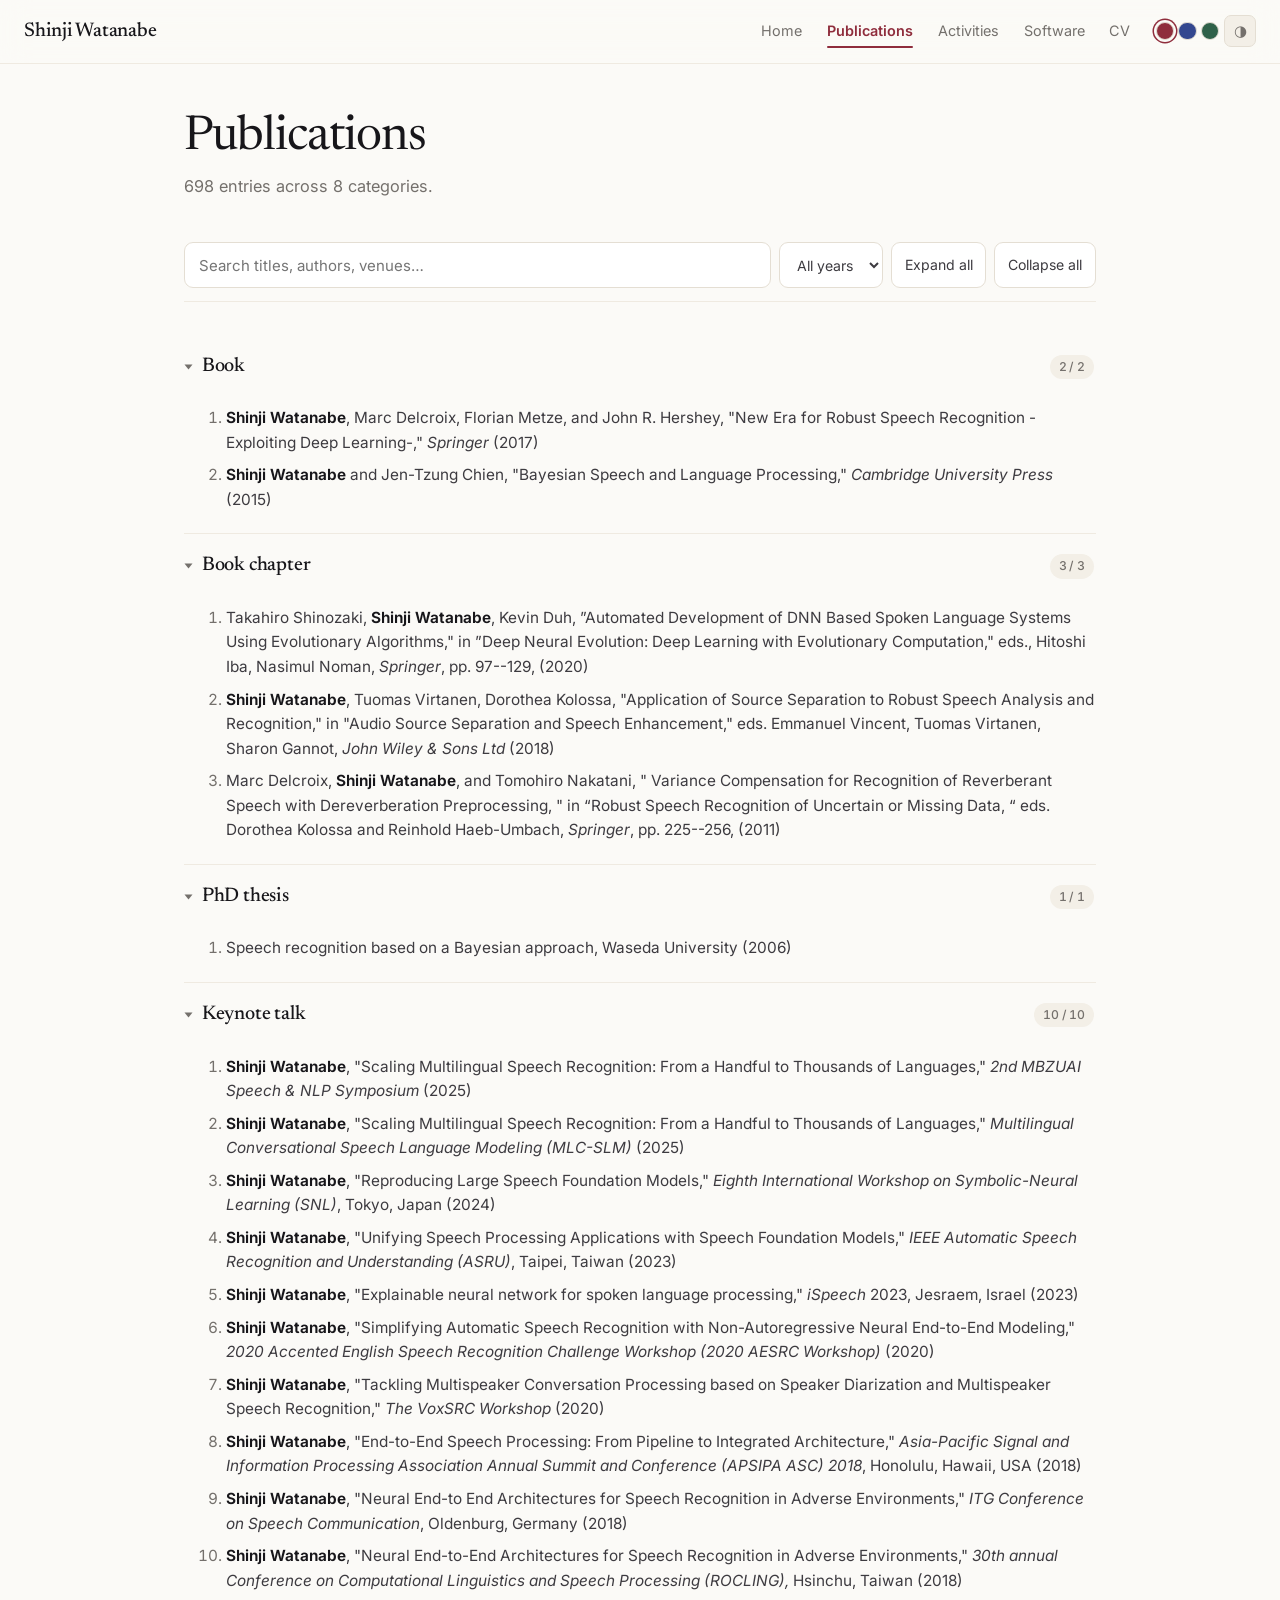
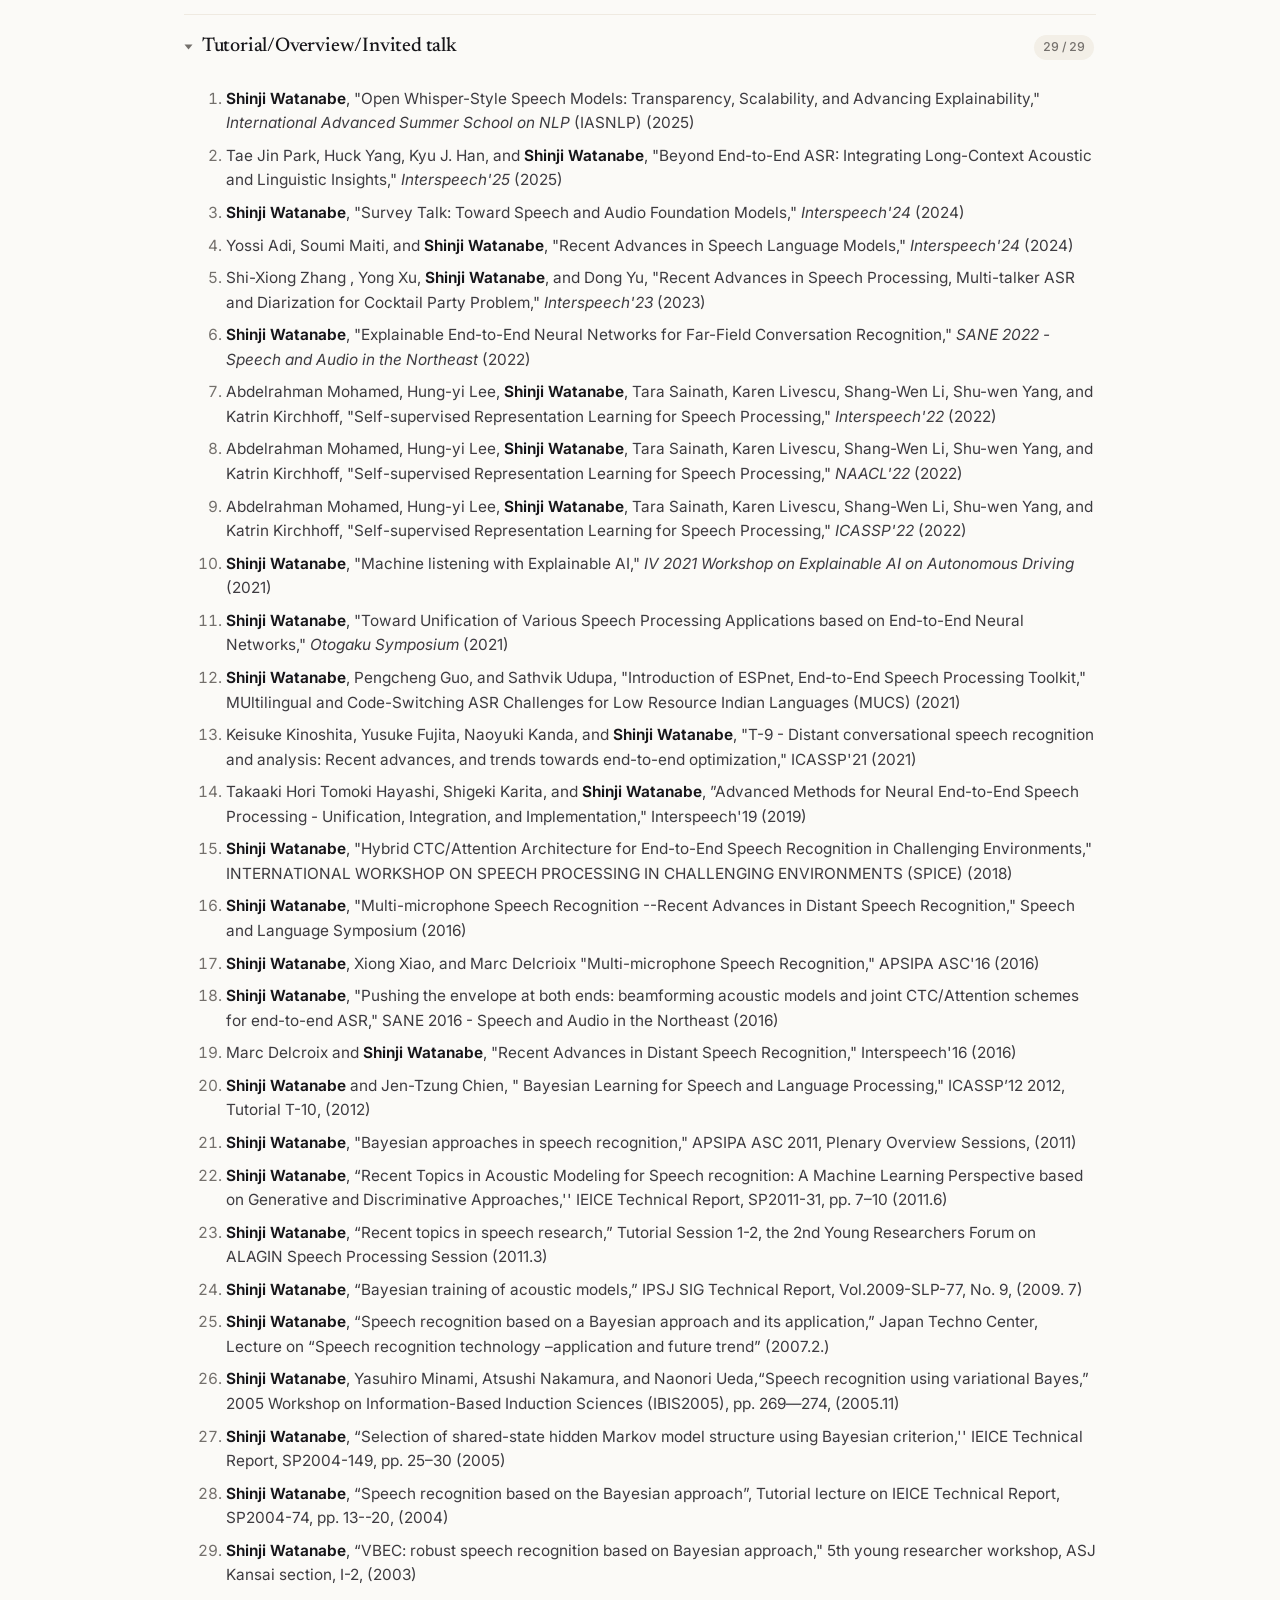
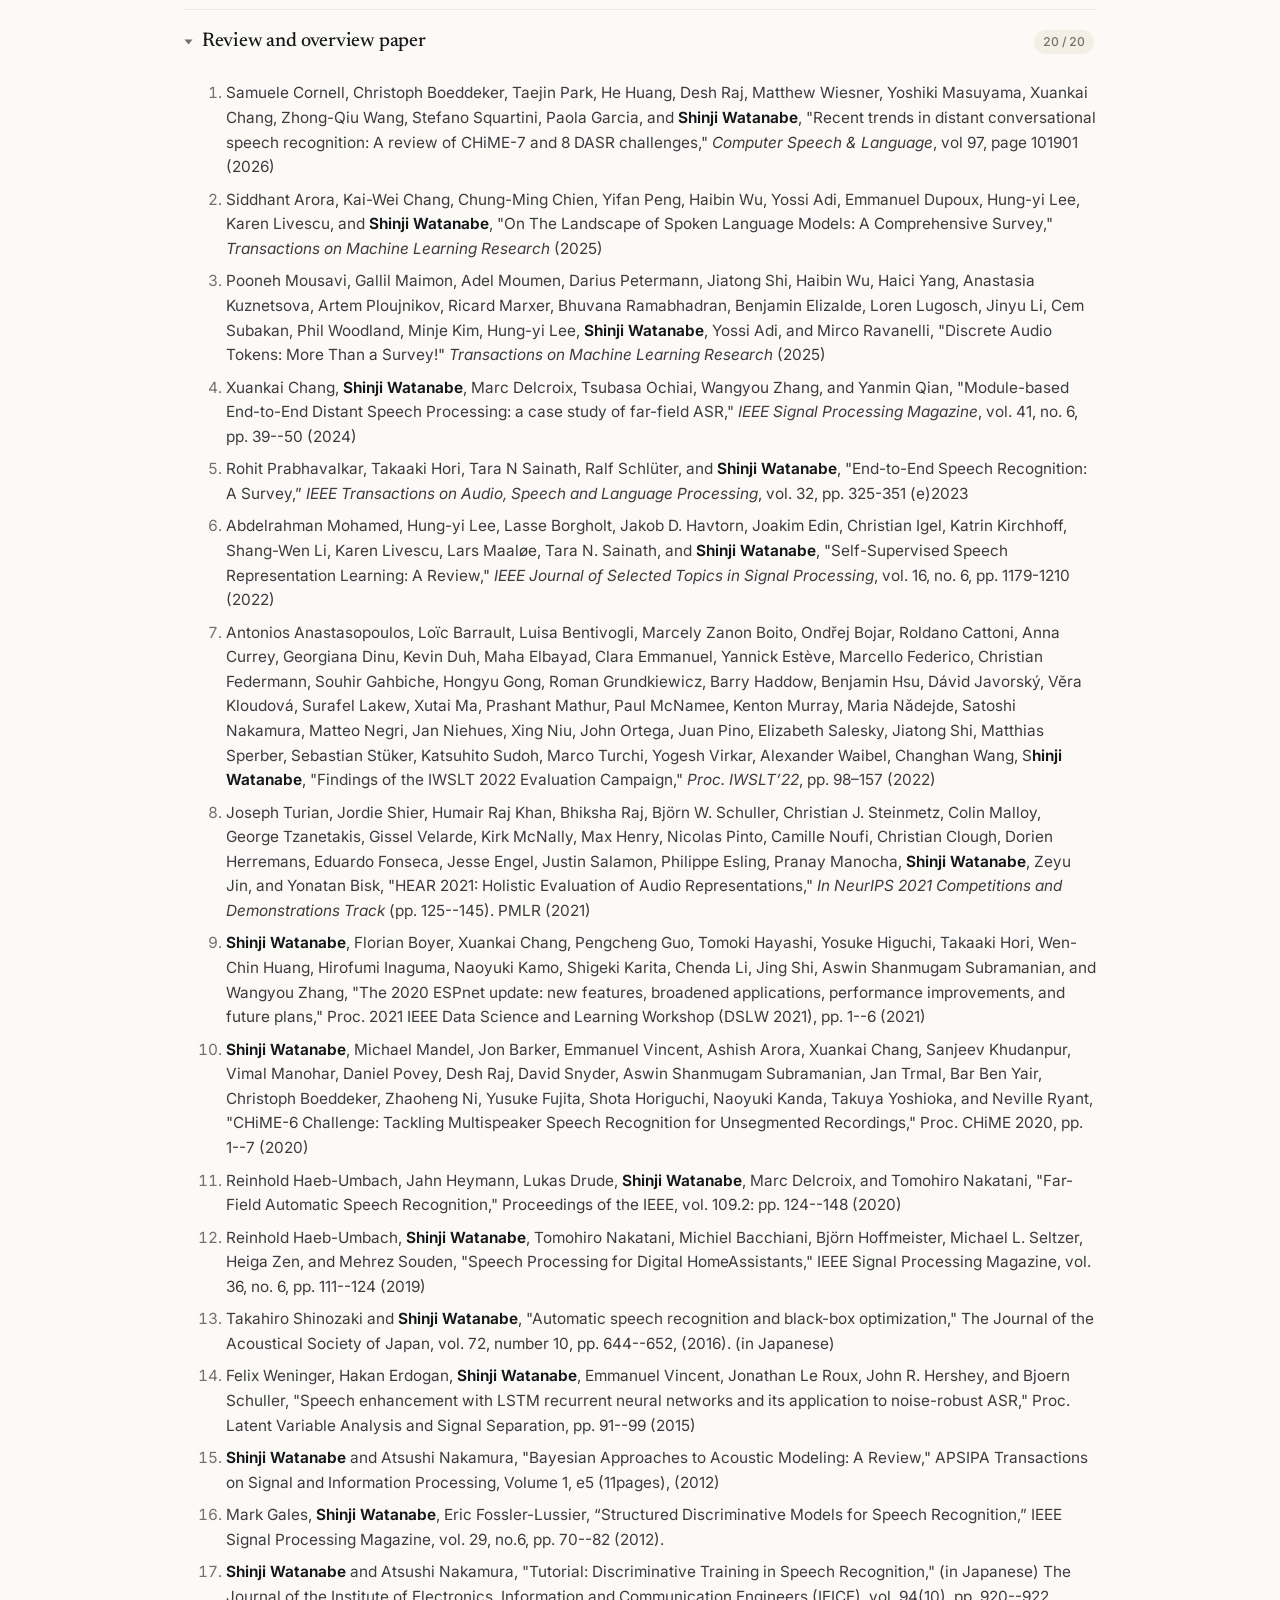
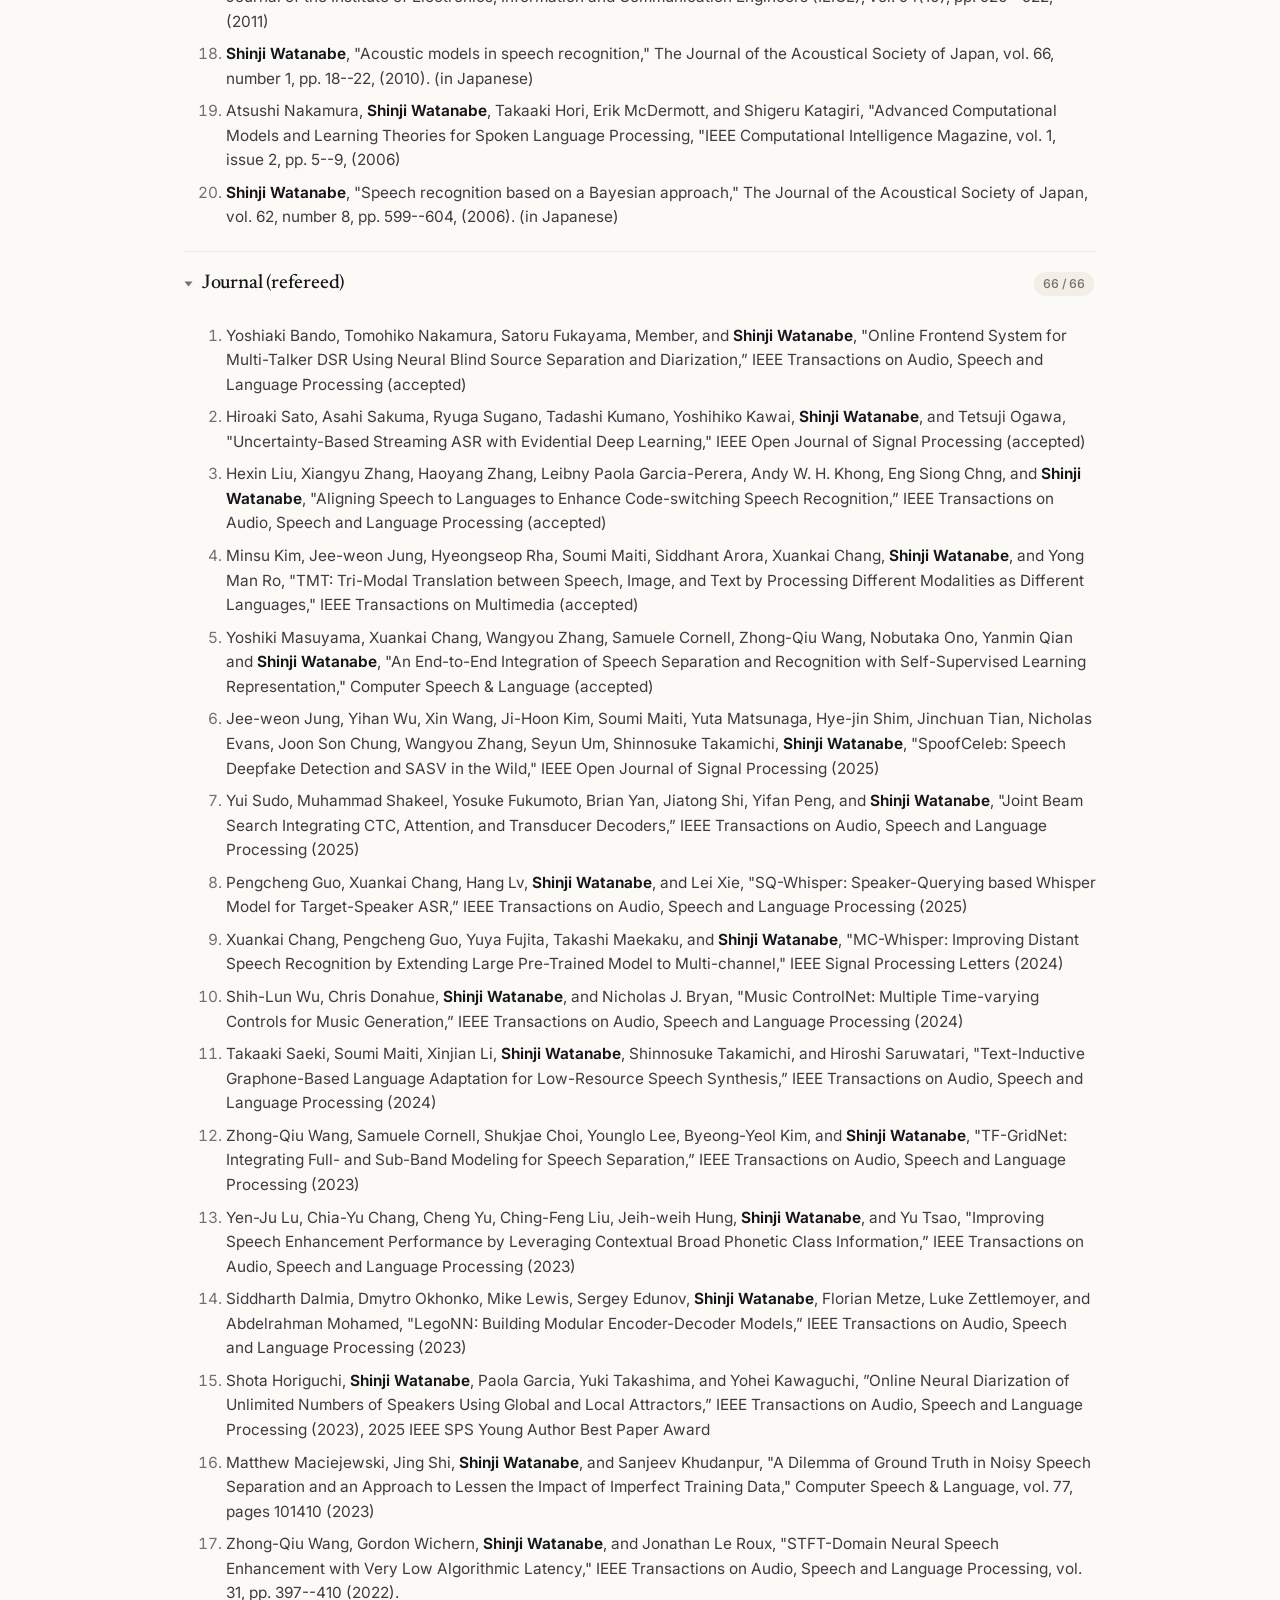
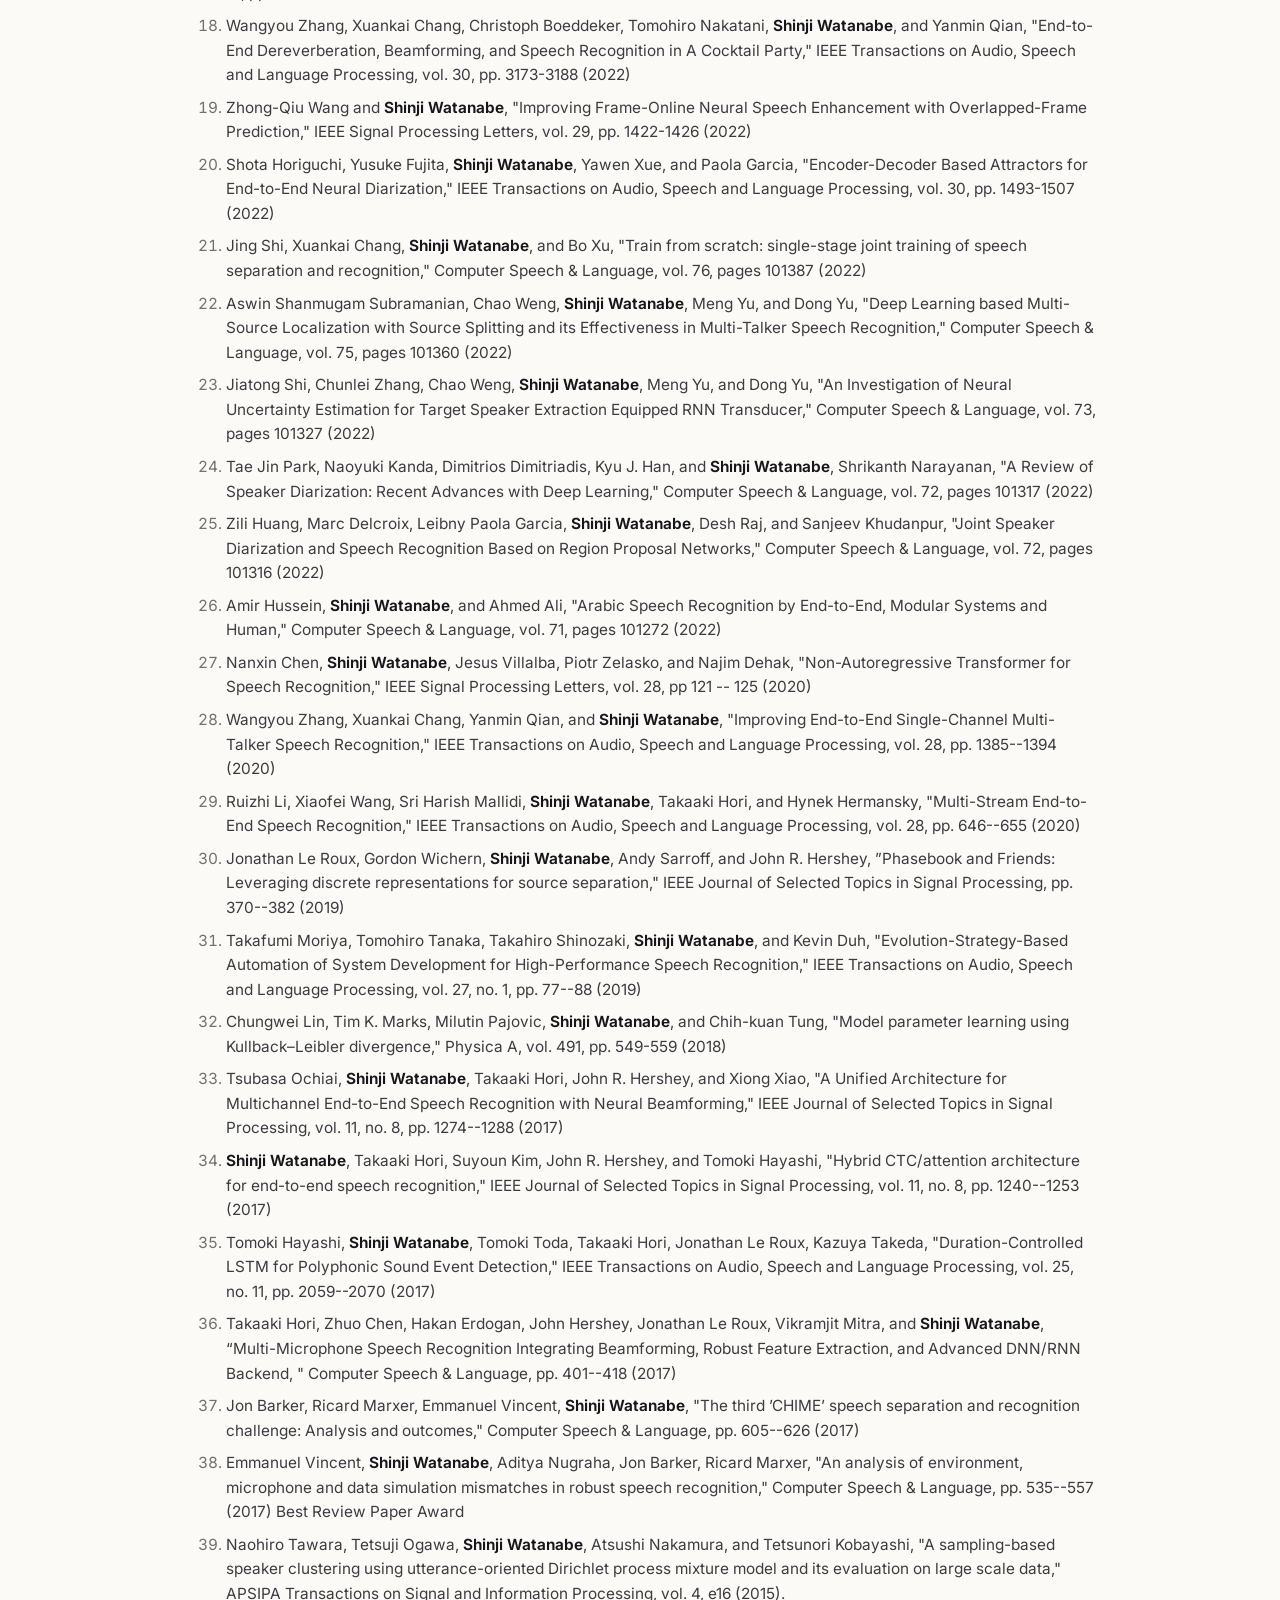
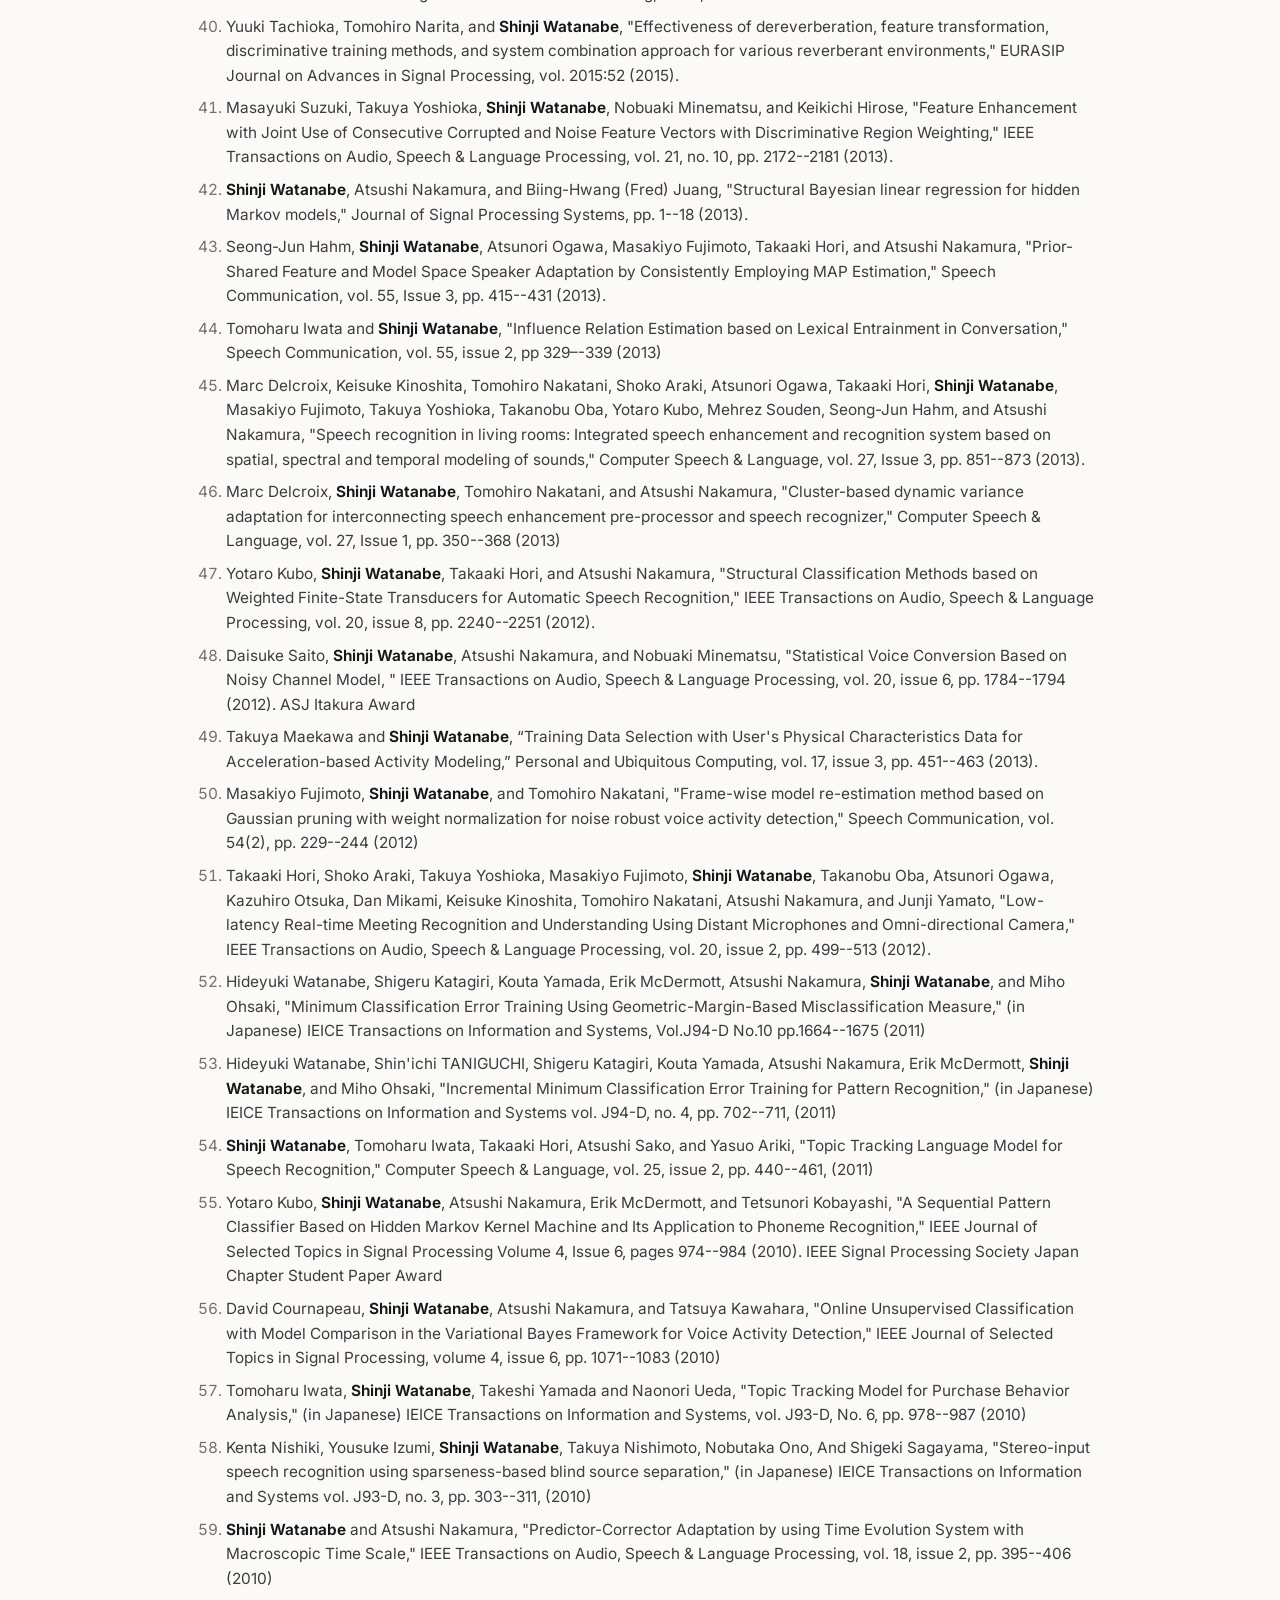
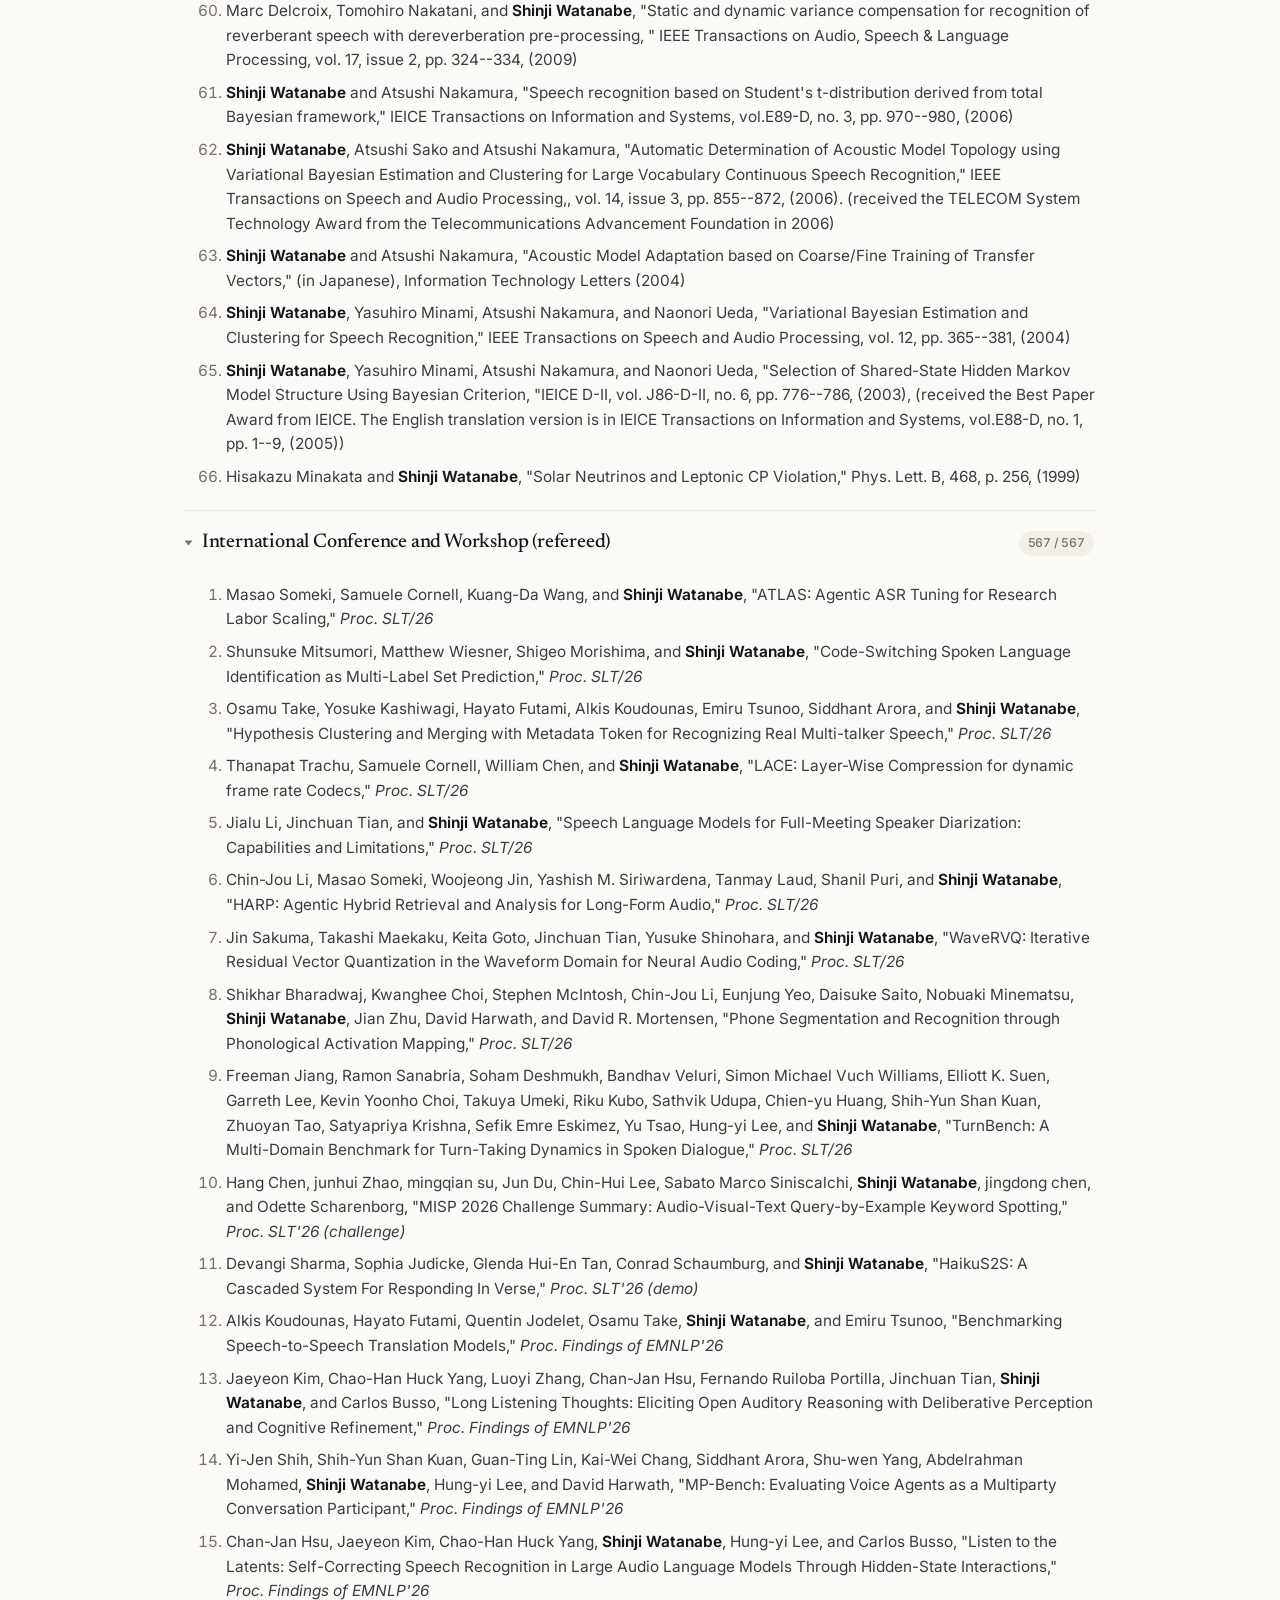
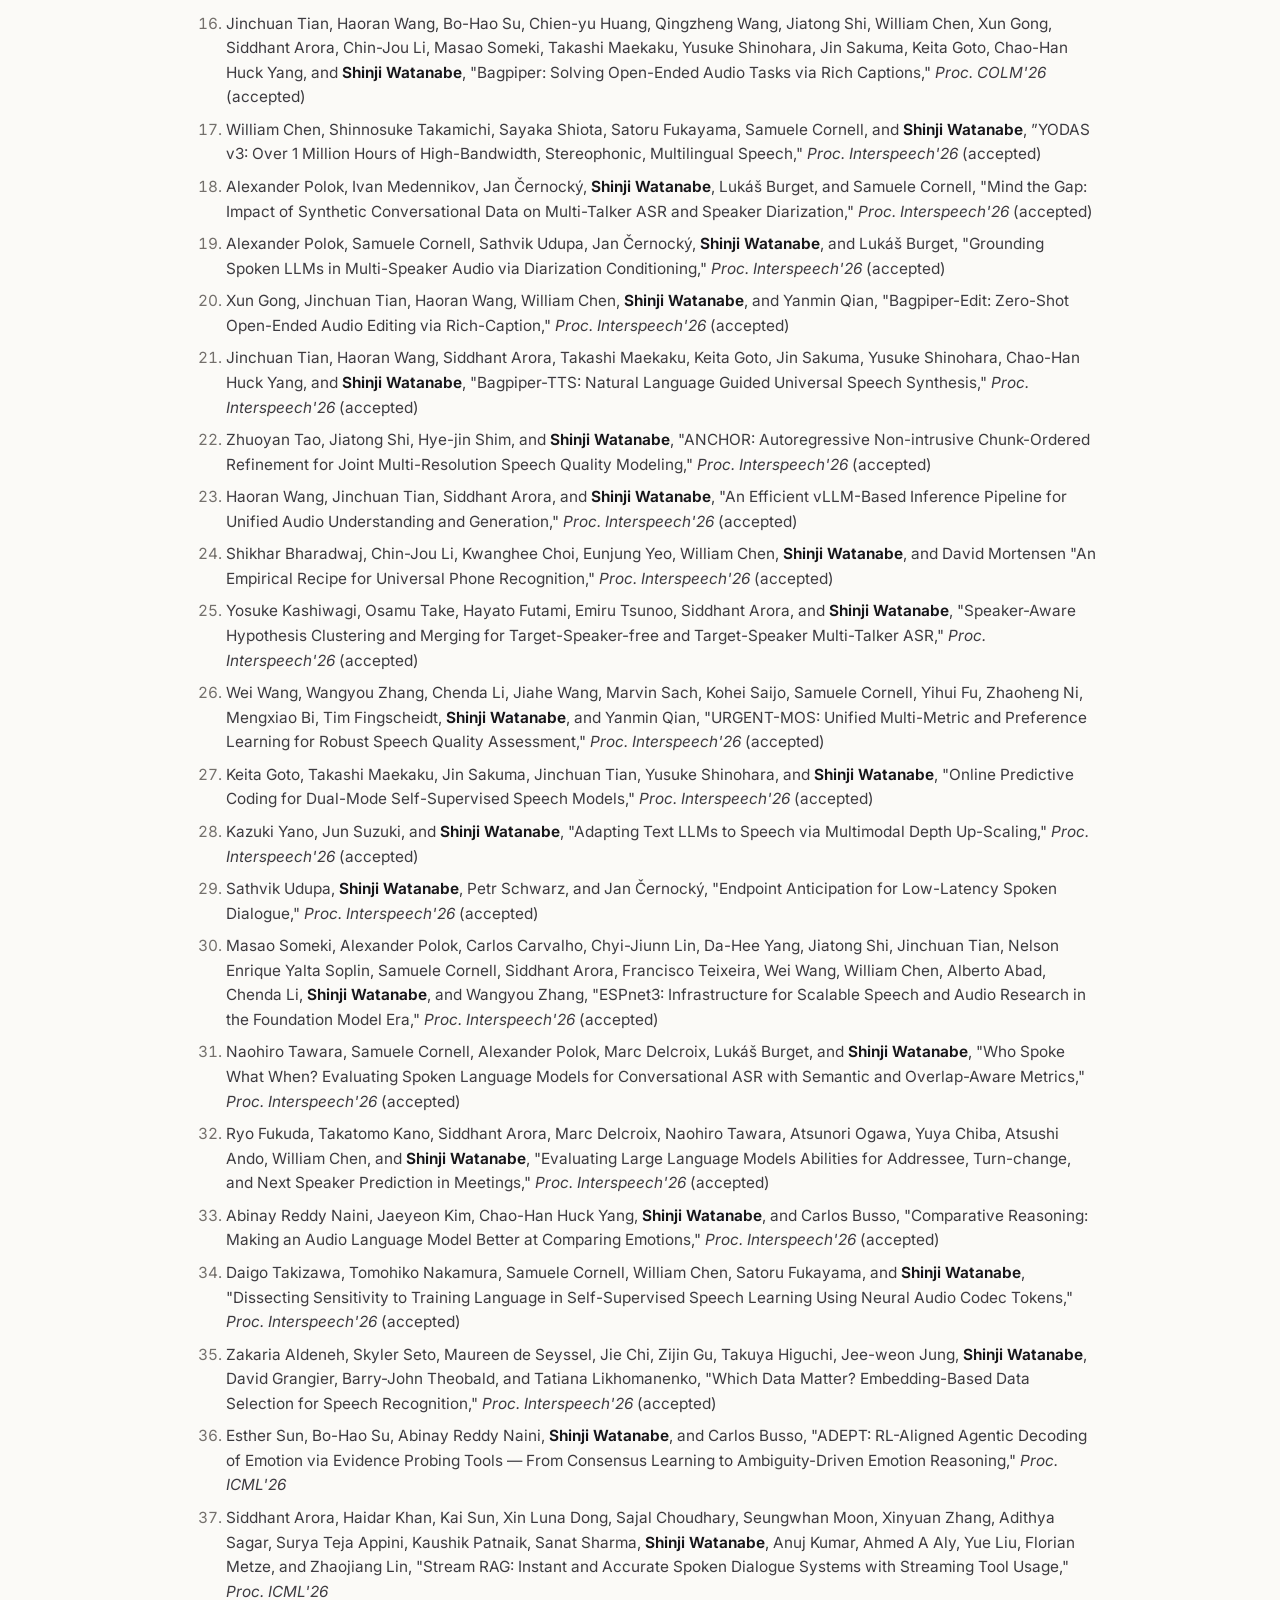
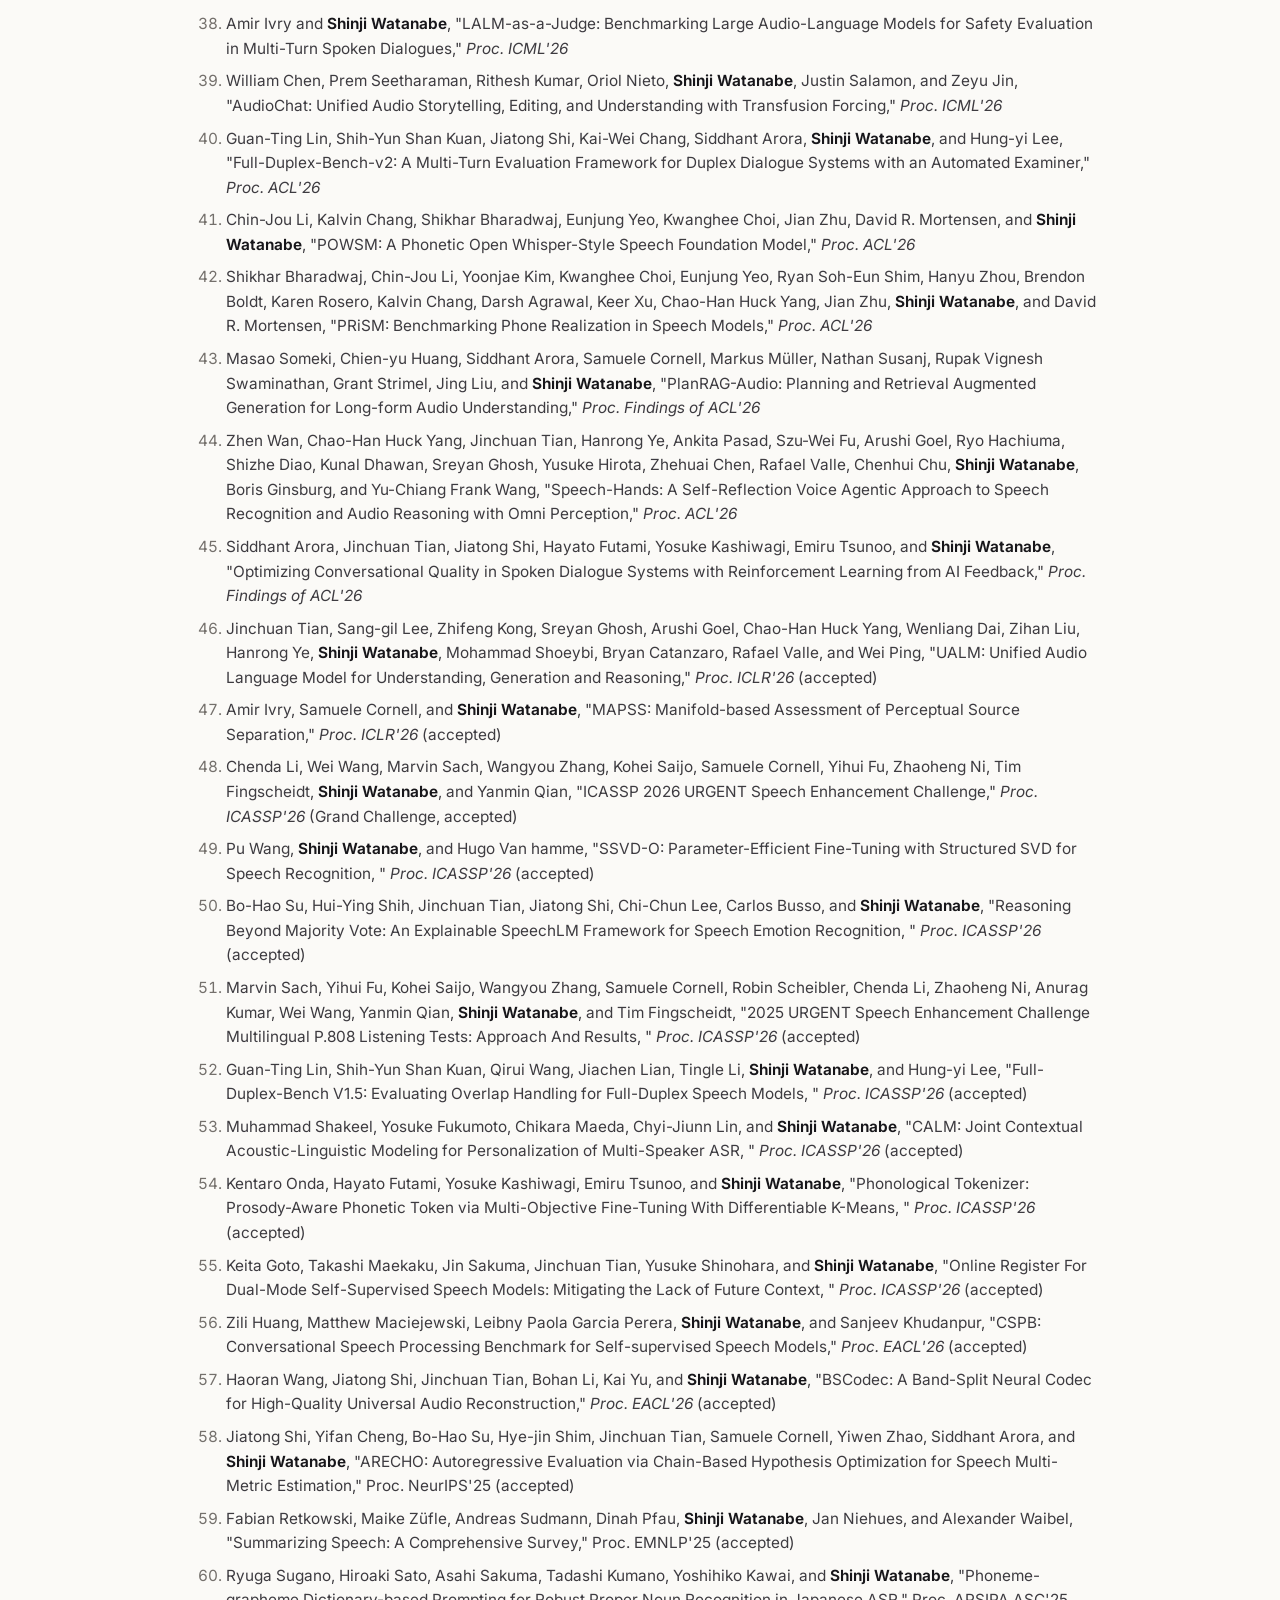
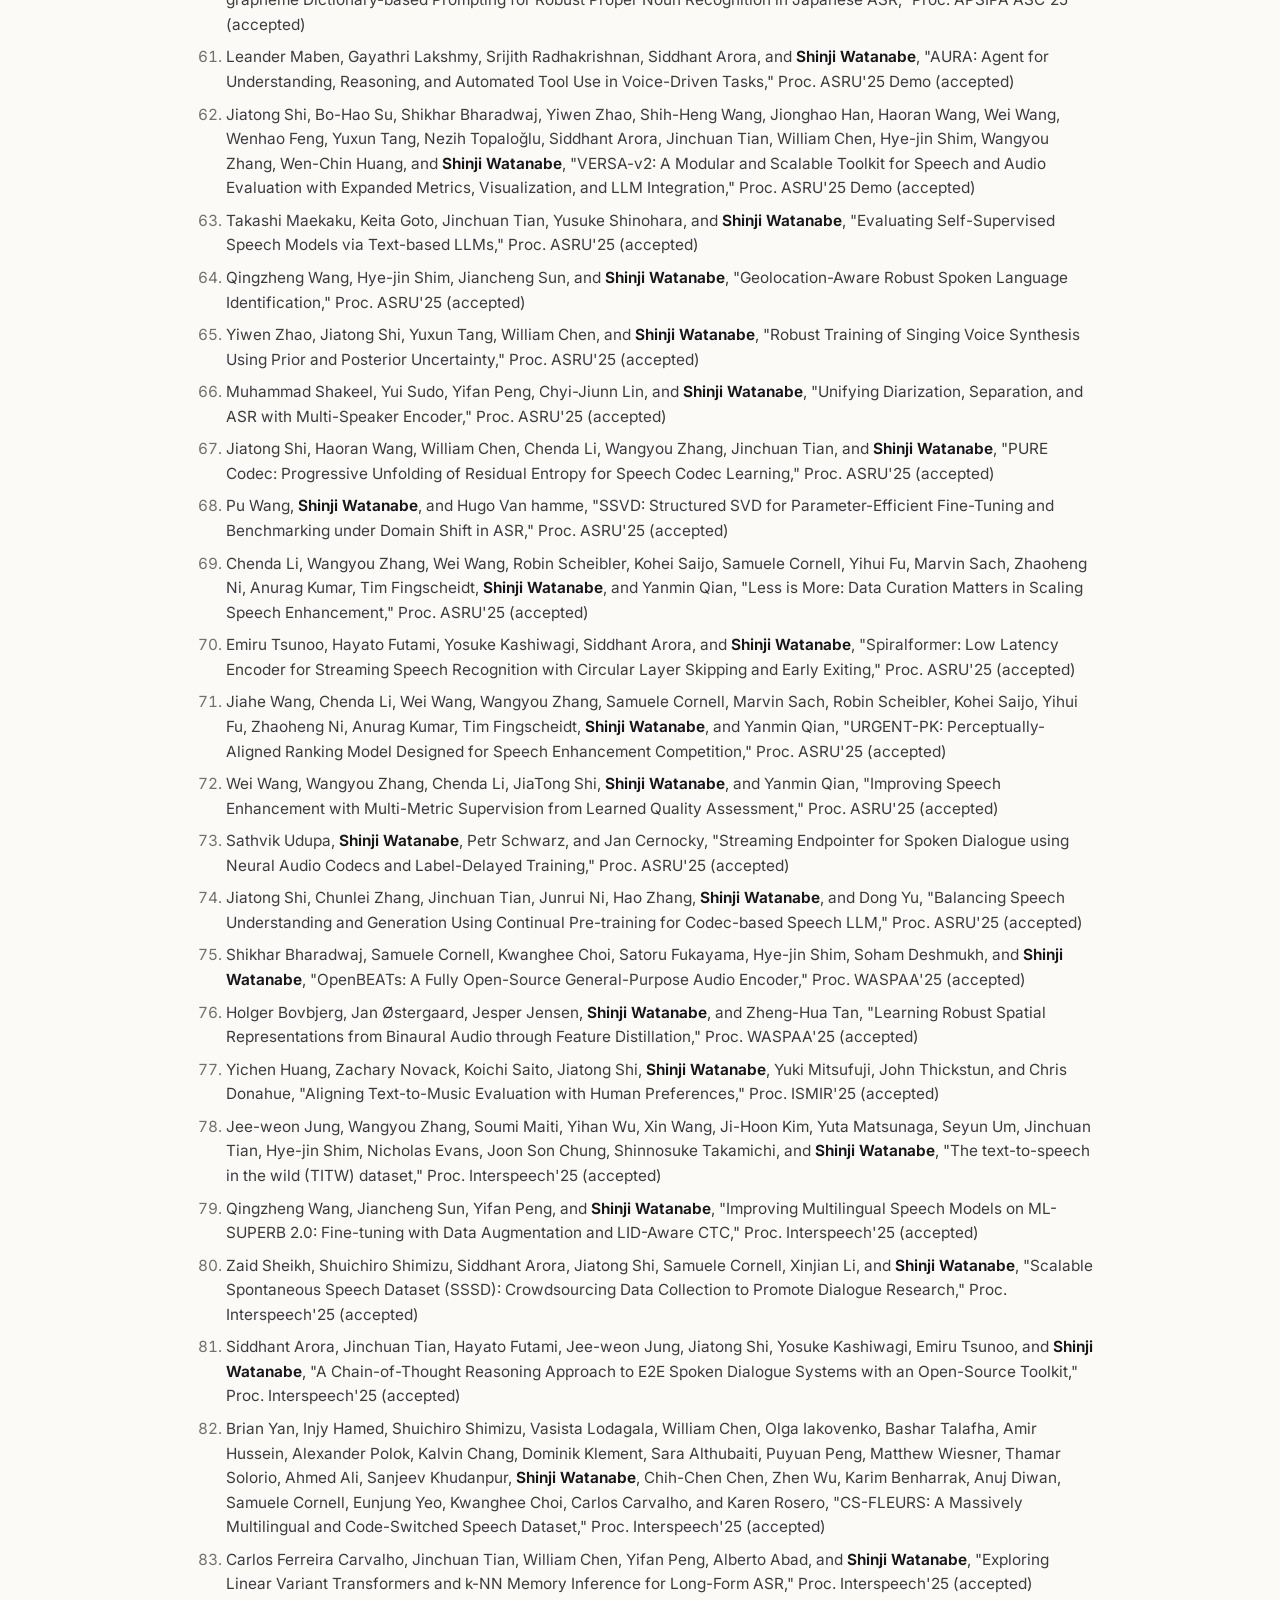
==== commit d8bd1cdf: "Bold every author mention, drop inline links from publications All 696 occurrences of the name are n" ====
--- a/docs/publications.html
+++ b/docs/publications.html
@@ -75,7 +75,7 @@
     </summary>
     <ol class="entries">
         <li data-year="2017"><strong>Shinji Watanabe</strong>, Marc Delcroix, Florian Metze, and John R. Hershey, "New Era for Robust Speech Recognition -Exploiting Deep Learning-," <em>Springer</em> (2017)</li>
-        <li data-year="2015"><strong>Shinji Watanabe</strong> and Jen-Tzung Chien, "<a href="http://www.cambridge.org/us/academic/subjects/engineering/communications-and-signal-processing/bayesian-speech-and-language-processing">Bayesian Speech and Language Processing</a>," <em>Cambridge University Press</em> (2015)</li>
+        <li data-year="2015"><strong>Shinji Watanabe</strong> and Jen-Tzung Chien, "Bayesian Speech and Language Processing," <em>Cambridge University Press</em> (2015)</li>
     </ol>
   </details>
   <details class="sec" open id="book-chapter">
@@ -93,7 +93,7 @@
       <span class="count"><span class="shown">1</span> / 1</span>
     </summary>
     <ol class="entries">
-        <li data-year="2006"><a href="https://drive.google.com/file/d/1cBaHlcjsI0eYGC-IJnStBOGWq5p3iKV1/view?usp=sharing">Speech recognition based on a Bayesian approach</a>, Waseda University (2006)</li>
+        <li data-year="2006">Speech recognition based on a Bayesian approach, Waseda University (2006)</li>
     </ol>
   </details>
   <details class="sec" open id="keynote-talk">
@@ -101,11 +101,11 @@
       <span class="count"><span class="shown">10</span> / 10</span>
     </summary>
     <ol class="entries">
-        <li data-year="2025"><strong>Shinji Watanabe,</strong> "Scaling Multilingual Speech Recognition: From a Handful to Thousands of Languages," <em>2nd MBZUAI Speech &amp; NLP Symposium</em> (2025)</li>
+        <li data-year="2025"><strong>Shinji Watanabe</strong>, "Scaling Multilingual Speech Recognition: From a Handful to Thousands of Languages," <em>2nd MBZUAI Speech &amp; NLP Symposium</em> (2025)</li>
         <li data-year="2025"><strong>Shinji Watanabe</strong>, "Scaling Multilingual Speech Recognition: From a Handful to Thousands of Languages," <em>Multilingual Conversational Speech Language Modeling (MLC-SLM)</em> (2025)</li>
         <li data-year="2024"><strong>Shinji Watanabe</strong>, "Reproducing Large Speech Foundation Models," <em>Eighth International Workshop on Symbolic-Neural Learning (SNL)</em>, Tokyo, Japan (2024)</li>
         <li data-year="2023"><strong>Shinji Watanabe</strong>, "Unifying Speech Processing Applications with Speech Foundation Models," <em>IEEE Automatic Speech Recognition and Understanding</em> <em>(ASRU)</em>, Taipei, Taiwan (2023)</li>
-        <li data-year="2023"><strong>Shinji Watanabe,</strong> "Explainable neural network for spoken language processing," <em>iSpeech</em> 2023, Jesraem, Israel (2023)</li>
+        <li data-year="2023"><strong>Shinji Watanabe</strong>, "Explainable neural network for spoken language processing," <em>iSpeech</em> 2023, Jesraem, Israel (2023)</li>
         <li data-year="2020"><strong>Shinji Watanabe</strong>, "Simplifying Automatic Speech Recognition with Non-Autoregressive Neural End-to-End Modeling," <em>2020 Accented English Speech Recognition Challenge Workshop (2020 AESRC Workshop)</em> (2020)</li>
         <li data-year="2020"><strong>Shinji Watanabe</strong>, "Tackling Multispeaker Conversation Processing based on Speaker Diarization and Multispeaker Speech Recognition," <em>The VoxSRC Workshop</em> (2020)</li>
         <li data-year="2018"><strong>Shinji Watanabe</strong>, "End-to-End Speech Processing: From Pipeline to Integrated Architecture," <em>Asia-Pacific Signal and Information Processing Association Annual Summit and Conference (APSIPA ASC) 2018</em>, Honolulu, Hawaii, USA (2018)</li>
@@ -130,23 +130,23 @@
         <li data-year="2021"><strong>Shinji Watanabe</strong>, "Machine listening with Explainable AI," <em>IV 2021 Workshop on Explainable AI on Autonomous Driving</em> (2021)</li>
         <li data-year="2021"><strong>Shinji Watanabe</strong>, "Toward Unification of Various Speech Processing Applications based on End-to-End Neural Networks," <em>Otogaku Symposium</em> (2021)</li>
         <li data-year="2021"><strong>Shinji Watanabe</strong>, Pengcheng Guo, and Sathvik Udupa, "Introduction of ESPnet, End-to-End Speech Processing Toolkit," MUltilingual and Code-Switching ASR Challenges for Low Resource Indian Languages (MUCS) (2021)</li>
-        <li data-year="2021">Keisuke Kinoshita, Yusuke Fujita, Naoyuki Kanda, and Shinji Watanabe, "T-9 - Distant conversational speech recognition and analysis: Recent advances, and trends towards end-to-end optimization," ICASSP'21 (2021)</li>
-        <li data-year="2019">Takaaki Hori Tomoki Hayashi, Shigeki Karita, and Shinji Watanabe, ”Advanced Methods for Neural End-to-End Speech Processing - Unification, Integration, and Implementation," Interspeech'19 (2019)</li>
-        <li data-year="2018">Shinji Watanabe, "Hybrid CTC/Attention Architecture for End-to-End Speech Recognition in Challenging Environments," INTERNATIONAL WORKSHOP ON SPEECH PROCESSING IN CHALLENGING ENVIRONMENTS (SPICE) (2018)</li>
-        <li data-year="2016">Shinji Watanabe, "Multi-microphone Speech Recognition --Recent Advances in Distant Speech Recognition," Speech and Language Symposium (2016)</li>
-        <li data-year="2016">Shinji Watanabe, Xiong Xiao, and Marc Delcrioix "Multi-microphone Speech Recognition," APSIPA ASC'16 (2016)</li>
-        <li data-year="2016">Shinji Watanabe, "Pushing the envelope at both ends: beamforming acoustic models and joint CTC/Attention schemes for end-to-end ASR," SANE 2016 - Speech and Audio in the Northeast (2016)</li>
-        <li data-year="2016">Marc Delcroix and Shinji Watanabe, "Recent Advances in Distant Speech Recognition," Interspeech'16 (2016)</li>
-        <li data-year="2012">Shinji Watanabe and Jen-Tzung Chien, " Bayesian Learning for Speech and Language Processing," ICASSP’12 2012, Tutorial T-10, (2012)</li>
-        <li data-year="2011">Shinji Watanabe, "Bayesian approaches in speech recognition," APSIPA ASC 2011, Plenary Overview Sessions, (2011)</li>
-        <li data-year="">Shinji Watanabe, “Recent Topics in Acoustic Modeling for Speech recognition: A Machine Learning Perspective based on Generative and Discriminative Approaches,'' IEICE Technical Report, SP2011-31, pp. 7–10 (2011.6)</li>
-        <li data-year="">Shinji Watanabe, “Recent topics in speech research,” Tutorial Session 1-2, the 2nd Young Researchers Forum on ALAGIN Speech Processing Session (2011.3)</li>
-        <li data-year="">Shinji Watanabe, “Bayesian training of acoustic models,” IPSJ SIG Technical Report, Vol.2009-SLP-77, No. 9, (2009. 7)</li>
-        <li data-year="">Shinji Watanabe, “Speech recognition based on a Bayesian approach and its application,” Japan Techno Center, Lecture on “Speech recognition technology –application and future trend” (2007.2.)</li>
-        <li data-year="">Shinji Watanabe, Yasuhiro Minami, Atsushi Nakamura, and Naonori Ueda,“Speech recognition using variational Bayes,” 2005 Workshop on Information-Based Induction Sciences (IBIS2005), pp. 269―274, (2005.11)</li>
-        <li data-year="2005">Shinji Watanabe, “Selection of shared-state hidden Markov model structure using Bayesian criterion,'' IEICE Technical Report, SP2004-149, pp. 25–30 (2005)</li>
-        <li data-year="2004">Shinji Watanabe, “Speech recognition based on the Bayesian approach”, Tutorial lecture on IEICE Technical Report, SP2004-74, pp. 13--20, (2004)</li>
-        <li data-year="2003">Shinji Watanabe, “VBEC: robust speech recognition based on Bayesian approach," 5th young researcher workshop, ASJ Kansai section, I-2, (2003)</li>
+        <li data-year="2021">Keisuke Kinoshita, Yusuke Fujita, Naoyuki Kanda, and <strong>Shinji Watanabe</strong>, "T-9 - Distant conversational speech recognition and analysis: Recent advances, and trends towards end-to-end optimization," ICASSP'21 (2021)</li>
+        <li data-year="2019">Takaaki Hori Tomoki Hayashi, Shigeki Karita, and <strong>Shinji Watanabe</strong>, ”Advanced Methods for Neural End-to-End Speech Processing - Unification, Integration, and Implementation," Interspeech'19 (2019)</li>
+        <li data-year="2018"><strong>Shinji Watanabe</strong>, "Hybrid CTC/Attention Architecture for End-to-End Speech Recognition in Challenging Environments," INTERNATIONAL WORKSHOP ON SPEECH PROCESSING IN CHALLENGING ENVIRONMENTS (SPICE) (2018)</li>
+        <li data-year="2016"><strong>Shinji Watanabe</strong>, "Multi-microphone Speech Recognition --Recent Advances in Distant Speech Recognition," Speech and Language Symposium (2016)</li>
+        <li data-year="2016"><strong>Shinji Watanabe</strong>, Xiong Xiao, and Marc Delcrioix "Multi-microphone Speech Recognition," APSIPA ASC'16 (2016)</li>
+        <li data-year="2016"><strong>Shinji Watanabe</strong>, "Pushing the envelope at both ends: beamforming acoustic models and joint CTC/Attention schemes for end-to-end ASR," SANE 2016 - Speech and Audio in the Northeast (2016)</li>
+        <li data-year="2016">Marc Delcroix and <strong>Shinji Watanabe</strong>, "Recent Advances in Distant Speech Recognition," Interspeech'16 (2016)</li>
+        <li data-year="2012"><strong>Shinji Watanabe</strong> and Jen-Tzung Chien, " Bayesian Learning for Speech and Language Processing," ICASSP’12 2012, Tutorial T-10, (2012)</li>
+        <li data-year="2011"><strong>Shinji Watanabe</strong>, "Bayesian approaches in speech recognition," APSIPA ASC 2011, Plenary Overview Sessions, (2011)</li>
+        <li data-year=""><strong>Shinji Watanabe</strong>, “Recent Topics in Acoustic Modeling for Speech recognition: A Machine Learning Perspective based on Generative and Discriminative Approaches,'' IEICE Technical Report, SP2011-31, pp. 7–10 (2011.6)</li>
+        <li data-year=""><strong>Shinji Watanabe</strong>, “Recent topics in speech research,” Tutorial Session 1-2, the 2nd Young Researchers Forum on ALAGIN Speech Processing Session (2011.3)</li>
+        <li data-year=""><strong>Shinji Watanabe</strong>, “Bayesian training of acoustic models,” IPSJ SIG Technical Report, Vol.2009-SLP-77, No. 9, (2009. 7)</li>
+        <li data-year=""><strong>Shinji Watanabe</strong>, “Speech recognition based on a Bayesian approach and its application,” Japan Techno Center, Lecture on “Speech recognition technology –application and future trend” (2007.2.)</li>
+        <li data-year=""><strong>Shinji Watanabe</strong>, Yasuhiro Minami, Atsushi Nakamura, and Naonori Ueda,“Speech recognition using variational Bayes,” 2005 Workshop on Information-Based Induction Sciences (IBIS2005), pp. 269―274, (2005.11)</li>
+        <li data-year="2005"><strong>Shinji Watanabe</strong>, “Selection of shared-state hidden Markov model structure using Bayesian criterion,'' IEICE Technical Report, SP2004-149, pp. 25–30 (2005)</li>
+        <li data-year="2004"><strong>Shinji Watanabe</strong>, “Speech recognition based on the Bayesian approach”, Tutorial lecture on IEICE Technical Report, SP2004-74, pp. 13--20, (2004)</li>
+        <li data-year="2003"><strong>Shinji Watanabe</strong>, “VBEC: robust speech recognition based on Bayesian approach," 5th young researcher workshop, ASJ Kansai section, I-2, (2003)</li>
     </ol>
   </details>
   <details class="sec" open id="review-and-overview-paper">
@@ -162,18 +162,18 @@
         <li data-year="2022">Abdelrahman Mohamed, Hung-yi Lee, Lasse Borgholt, Jakob D. Havtorn, Joakim Edin, Christian Igel, Katrin Kirchhoff, Shang-Wen Li, Karen Livescu, Lars Maaløe, Tara N. Sainath, and <strong>Shinji Watanabe</strong>, "Self-Supervised Speech Representation Learning: A Review," <em>IEEE Journal of Selected Topics in Signal Processing</em>, vol. 16, no. 6, pp. 1179-1210 (2022)</li>
         <li data-year="2022">Antonios Anastasopoulos, Loïc Barrault, Luisa Bentivogli, Marcely Zanon Boito, Ondřej Bojar, Roldano Cattoni, Anna Currey, Georgiana Dinu, Kevin Duh, Maha Elbayad, Clara Emmanuel, Yannick Estève, Marcello Federico, Christian Federmann, Souhir Gahbiche, Hongyu Gong, Roman Grundkiewicz, Barry Haddow, Benjamin Hsu, Dávid Javorský, Vĕra Kloudová, Surafel Lakew, Xutai Ma, Prashant Mathur, Paul McNamee, Kenton Murray, Maria Nǎdejde, Satoshi Nakamura, Matteo Negri, Jan Niehues, Xing Niu, John Ortega, Juan Pino, Elizabeth Salesky, Jiatong Shi, Matthias Sperber, Sebastian Stüker, Katsuhito Sudoh, Marco Turchi, Yogesh Virkar, Alexander Waibel, Changhan Wang, S<strong>hinji Watanabe</strong>, "Findings of the IWSLT 2022 Evaluation Campaign," <em>Proc. IWSLT’22</em>, pp. 98–157 (2022)</li>
         <li data-year="2021">Joseph Turian, Jordie Shier, Humair Raj Khan, Bhiksha Raj, Björn W. Schuller, Christian J. Steinmetz, Colin Malloy, George Tzanetakis, Gissel Velarde, Kirk McNally, Max Henry, Nicolas Pinto, Camille Noufi, Christian Clough, Dorien Herremans, Eduardo Fonseca, Jesse Engel, Justin Salamon, Philippe Esling, Pranay Manocha, <strong>Shinji Watanabe</strong>, Zeyu Jin, and Yonatan Bisk, "HEAR 2021: Holistic Evaluation of Audio Representations," <em>In NeurIPS 2021 Competitions and Demonstrations Track</em> (pp. 125--145). PMLR (2021)</li>
-        <li data-year="2021">Shinji Watanabe, Florian Boyer, Xuankai Chang, Pengcheng Guo, Tomoki Hayashi, Yosuke Higuchi, Takaaki Hori, Wen-Chin Huang, Hirofumi Inaguma, Naoyuki Kamo, Shigeki Karita, Chenda Li, Jing Shi, Aswin Shanmugam Subramanian, and Wangyou Zhang, "The 2020 ESPnet update: new features, broadened applications, performance improvements, and future plans," Proc. 2021 IEEE Data Science and Learning Workshop (DSLW 2021), pp. 1--6 (2021)</li>
-        <li data-year="2020">Shinji Watanabe, Michael Mandel, Jon Barker, Emmanuel Vincent, Ashish Arora, Xuankai Chang, Sanjeev Khudanpur, Vimal Manohar, Daniel Povey, Desh Raj, David Snyder, Aswin Shanmugam Subramanian, Jan Trmal, Bar Ben Yair, Christoph Boeddeker, Zhaoheng Ni, Yusuke Fujita, Shota Horiguchi, Naoyuki Kanda, Takuya Yoshioka, and Neville Ryant, "CHiME-6 Challenge: Tackling Multispeaker Speech Recognition for Unsegmented Recordings," Proc. CHiME 2020, pp. 1--7 (2020)</li>
-        <li data-year="2020">Reinhold Haeb-Umbach, Jahn Heymann, Lukas Drude, Shinji Watanabe, Marc Delcroix, and Tomohiro Nakatani, "Far-Field Automatic Speech Recognition," Proceedings of the IEEE, vol. 109.2: pp. 124--148 (2020)</li>
-        <li data-year="2019">Reinhold Haeb-Umbach, Shinji Watanabe, Tomohiro Nakatani, Michiel Bacchiani, Björn Hoffmeister, Michael L. Seltzer, Heiga Zen, and Mehrez Souden, "Speech Processing for Digital HomeAssistants," IEEE Signal Processing Magazine, vol. 36, no. 6, pp. 111--124 (2019)</li>
-        <li data-year="2016">Takahiro Shinozaki and Shinji Watanabe, "Automatic speech recognition and black-box optimization," The Journal of the Acoustical Society of Japan, vol. 72, number 10, pp. 644--652, (2016). (in Japanese)</li>
-        <li data-year="2015">Felix Weninger, Hakan Erdogan, Shinji Watanabe, Emmanuel Vincent, Jonathan Le Roux, John R. Hershey, and Bjoern Schuller, "Speech enhancement with LSTM recurrent neural networks and its application to noise-robust ASR," Proc. Latent Variable Analysis and Signal Separation, pp. 91--99 (2015)</li>
-        <li data-year="2012">Shinji Watanabe and Atsushi Nakamura, "Bayesian Approaches to Acoustic Modeling: A Review," APSIPA Transactions on Signal and Information Processing, Volume 1, e5 (11pages), (2012)</li>
-        <li data-year="2012">Mark Gales, Shinji Watanabe, Eric Fossler-Lussier, “Structured Discriminative Models for Speech Recognition,” IEEE Signal Processing Magazine, vol. 29, no.6, pp. 70--82 (2012).</li>
-        <li data-year="2011">Shinji Watanabe and Atsushi Nakamura, "Tutorial: Discriminative Training in Speech Recognition," (in Japanese) The Journal of the Institute of Electronics, Information and Communication Engineers (IEICE), vol. 94(10), pp. 920--922, (2011)</li>
-        <li data-year="2010">Shinji Watanabe, "Acoustic models in speech recognition," The Journal of the Acoustical Society of Japan, vol. 66, number 1, pp. 18--22, (2010). (in Japanese)</li>
-        <li data-year="2006">Atsushi Nakamura, Shinji Watanabe, Takaaki Hori, Erik McDermott, and Shigeru Katagiri, "Advanced Computational Models and Learning Theories for Spoken Language Processing, "IEEE Computational Intelligence Magazine, vol. 1, issue 2, pp. 5--9, (2006)</li>
-        <li data-year="2006">Shinji Watanabe, "Speech recognition based on a Bayesian approach," The Journal of the Acoustical Society of Japan, vol. 62, number 8, pp. 599--604, (2006). (in Japanese)</li>
+        <li data-year="2021"><strong>Shinji Watanabe</strong>, Florian Boyer, Xuankai Chang, Pengcheng Guo, Tomoki Hayashi, Yosuke Higuchi, Takaaki Hori, Wen-Chin Huang, Hirofumi Inaguma, Naoyuki Kamo, Shigeki Karita, Chenda Li, Jing Shi, Aswin Shanmugam Subramanian, and Wangyou Zhang, "The 2020 ESPnet update: new features, broadened applications, performance improvements, and future plans," Proc. 2021 IEEE Data Science and Learning Workshop (DSLW 2021), pp. 1--6 (2021)</li>
+        <li data-year="2020"><strong>Shinji Watanabe</strong>, Michael Mandel, Jon Barker, Emmanuel Vincent, Ashish Arora, Xuankai Chang, Sanjeev Khudanpur, Vimal Manohar, Daniel Povey, Desh Raj, David Snyder, Aswin Shanmugam Subramanian, Jan Trmal, Bar Ben Yair, Christoph Boeddeker, Zhaoheng Ni, Yusuke Fujita, Shota Horiguchi, Naoyuki Kanda, Takuya Yoshioka, and Neville Ryant, "CHiME-6 Challenge: Tackling Multispeaker Speech Recognition for Unsegmented Recordings," Proc. CHiME 2020, pp. 1--7 (2020)</li>
+        <li data-year="2020">Reinhold Haeb-Umbach, Jahn Heymann, Lukas Drude, <strong>Shinji Watanabe</strong>, Marc Delcroix, and Tomohiro Nakatani, "Far-Field Automatic Speech Recognition," Proceedings of the IEEE, vol. 109.2: pp. 124--148 (2020)</li>
+        <li data-year="2019">Reinhold Haeb-Umbach, <strong>Shinji Watanabe</strong>, Tomohiro Nakatani, Michiel Bacchiani, Björn Hoffmeister, Michael L. Seltzer, Heiga Zen, and Mehrez Souden, "Speech Processing for Digital HomeAssistants," IEEE Signal Processing Magazine, vol. 36, no. 6, pp. 111--124 (2019)</li>
+        <li data-year="2016">Takahiro Shinozaki and <strong>Shinji Watanabe</strong>, "Automatic speech recognition and black-box optimization," The Journal of the Acoustical Society of Japan, vol. 72, number 10, pp. 644--652, (2016). (in Japanese)</li>
+        <li data-year="2015">Felix Weninger, Hakan Erdogan, <strong>Shinji Watanabe</strong>, Emmanuel Vincent, Jonathan Le Roux, John R. Hershey, and Bjoern Schuller, "Speech enhancement with LSTM recurrent neural networks and its application to noise-robust ASR," Proc. Latent Variable Analysis and Signal Separation, pp. 91--99 (2015)</li>
+        <li data-year="2012"><strong>Shinji Watanabe</strong> and Atsushi Nakamura, "Bayesian Approaches to Acoustic Modeling: A Review," APSIPA Transactions on Signal and Information Processing, Volume 1, e5 (11pages), (2012)</li>
+        <li data-year="2012">Mark Gales, <strong>Shinji Watanabe</strong>, Eric Fossler-Lussier, “Structured Discriminative Models for Speech Recognition,” IEEE Signal Processing Magazine, vol. 29, no.6, pp. 70--82 (2012).</li>
+        <li data-year="2011"><strong>Shinji Watanabe</strong> and Atsushi Nakamura, "Tutorial: Discriminative Training in Speech Recognition," (in Japanese) The Journal of the Institute of Electronics, Information and Communication Engineers (IEICE), vol. 94(10), pp. 920--922, (2011)</li>
+        <li data-year="2010"><strong>Shinji Watanabe</strong>, "Acoustic models in speech recognition," The Journal of the Acoustical Society of Japan, vol. 66, number 1, pp. 18--22, (2010). (in Japanese)</li>
+        <li data-year="2006">Atsushi Nakamura, <strong>Shinji Watanabe</strong>, Takaaki Hori, Erik McDermott, and Shigeru Katagiri, "Advanced Computational Models and Learning Theories for Spoken Language Processing, "IEEE Computational Intelligence Magazine, vol. 1, issue 2, pp. 5--9, (2006)</li>
+        <li data-year="2006"><strong>Shinji Watanabe</strong>, "Speech recognition based on a Bayesian approach," The Journal of the Acoustical Society of Japan, vol. 62, number 8, pp. 599--604, (2006). (in Japanese)</li>
     </ol>
   </details>
   <details class="sec" open id="journal-refereed">
@@ -182,71 +182,71 @@
     </summary>
     <ol class="entries">
         <li data-year="">Yoshiaki Bando, Tomohiko Nakamura, Satoru Fukayama, Member, and <strong>Shinji Watanabe</strong>, "Online Frontend System for Multi-Talker DSR Using Neural Blind Source Separation and Diarization,” IEEE Transactions on Audio, Speech and Language Processing (accepted)</li>
-        <li data-year="">Hiroaki Sato, Asahi Sakuma, Ryuga Sugano, Tadashi Kumano, Yoshihiko Kawai, Shinji Watanabe, and Tetsuji Ogawa, "Uncertainty-Based Streaming ASR with Evidential Deep Learning," IEEE Open Journal of Signal Processing (accepted)</li>
-        <li data-year="">Hexin Liu, Xiangyu Zhang, Haoyang Zhang, Leibny Paola Garcia-Perera, Andy W. H. Khong, Eng Siong Chng, and Shinji Watanabe, "Aligning Speech to Languages to Enhance Code-switching Speech Recognition,” IEEE Transactions on Audio, Speech and Language Processing (accepted)</li>
-        <li data-year="">Minsu Kim, Jee-weon Jung, Hyeongseop Rha, Soumi Maiti, Siddhant Arora, Xuankai Chang, Shinji Watanabe, and Yong Man Ro, "TMT: Tri-Modal Translation between Speech, Image, and Text by Processing Different Modalities as Different Languages," IEEE Transactions on Multimedia (accepted)</li>
-        <li data-year="">Yoshiki Masuyama, Xuankai Chang, Wangyou Zhang, Samuele Cornell, Zhong-Qiu Wang, Nobutaka Ono, Yanmin Qian and Shinji Watanabe, "An End-to-End Integration of Speech Separation and Recognition with Self-Supervised Learning Representation," Computer Speech &amp; Language (accepted)</li>
-        <li data-year="2025">Jee-weon Jung, Yihan Wu, Xin Wang, Ji-Hoon Kim, Soumi Maiti, Yuta Matsunaga, Hye-jin Shim, Jinchuan Tian, Nicholas Evans, Joon Son Chung, Wangyou Zhang, Seyun Um, Shinnosuke Takamichi, Shinji Watanabe, "SpoofCeleb: Speech Deepfake Detection and SASV in the Wild," IEEE Open Journal of Signal Processing (2025)</li>
-        <li data-year="2025">Yui Sudo, Muhammad Shakeel, Yosuke Fukumoto, Brian Yan, Jiatong Shi, Yifan Peng, and Shinji Watanabe, "Joint Beam Search Integrating CTC, Attention, and Transducer Decoders,” IEEE Transactions on Audio, Speech and Language Processing (2025)</li>
-        <li data-year="2025">Pengcheng Guo, Xuankai Chang, Hang Lv, Shinji Watanabe, and Lei Xie, "SQ-Whisper: Speaker-Querying based Whisper Model for Target-Speaker ASR,” IEEE Transactions on Audio, Speech and Language Processing (2025)</li>
-        <li data-year="2024">Xuankai Chang, Pengcheng Guo, Yuya Fujita, Takashi Maekaku, and Shinji Watanabe, "MC-Whisper: Improving Distant Speech Recognition by Extending Large Pre-Trained Model to Multi-channel," IEEE Signal Processing Letters (2024)</li>
-        <li data-year="2024">Shih-Lun Wu, Chris Donahue, Shinji Watanabe, and Nicholas J. Bryan, "Music ControlNet: Multiple Time-varying Controls for Music Generation,” IEEE Transactions on Audio, Speech and Language Processing (2024)</li>
-        <li data-year="2024">Takaaki Saeki, Soumi Maiti, Xinjian Li, Shinji Watanabe, Shinnosuke Takamichi, and Hiroshi Saruwatari, "Text-Inductive Graphone-Based Language Adaptation for Low-Resource Speech Synthesis,” IEEE Transactions on Audio, Speech and Language Processing (2024)</li>
-        <li data-year="2023">Zhong-Qiu Wang, Samuele Cornell, Shukjae Choi, Younglo Lee, Byeong-Yeol Kim, and Shinji Watanabe, "TF-GridNet: Integrating Full- and Sub-Band Modeling for Speech Separation,” IEEE Transactions on Audio, Speech and Language Processing (2023)</li>
-        <li data-year="2023">Yen-Ju Lu, Chia-Yu Chang, Cheng Yu, Ching-Feng Liu, Jeih-weih Hung, Shinji Watanabe, and Yu Tsao, "Improving Speech Enhancement Performance by Leveraging Contextual Broad Phonetic Class Information,” IEEE Transactions on Audio, Speech and Language Processing (2023)</li>
-        <li data-year="2023">Siddharth Dalmia, Dmytro Okhonko, Mike Lewis, Sergey Edunov, Shinji Watanabe, Florian Metze, Luke Zettlemoyer, and Abdelrahman Mohamed, "LegoNN: Building Modular Encoder-Decoder Models,” IEEE Transactions on Audio, Speech and Language Processing (2023)</li>
-        <li data-year="2023">Shota Horiguchi, Shinji Watanabe, Paola Garcia, Yuki Takashima, and Yohei Kawaguchi, ”Online Neural Diarization of Unlimited Numbers of Speakers Using Global and Local Attractors,” IEEE Transactions on Audio, Speech and Language Processing (2023), 2025 IEEE SPS Young Author Best Paper Award</li>
-        <li data-year="2023">Matthew Maciejewski, Jing Shi, Shinji Watanabe, and Sanjeev Khudanpur, "A Dilemma of Ground Truth in Noisy Speech Separation and an Approach to Lessen the Impact of Imperfect Training Data," Computer Speech &amp; Language, vol. 77, pages 101410 (2023)</li>
-        <li data-year="2022">Zhong-Qiu Wang, Gordon Wichern, Shinji Watanabe, and Jonathan Le Roux, "STFT-Domain Neural Speech Enhancement with Very Low Algorithmic Latency," IEEE Transactions on Audio, Speech and Language Processing, vol. 31, pp. 397--410 (2022).</li>
-        <li data-year="2022">Wangyou Zhang, Xuankai Chang, Christoph Boeddeker, Tomohiro Nakatani, Shinji Watanabe, and Yanmin Qian, "End-to-End Dereverberation, Beamforming, and Speech Recognition in A Cocktail Party," IEEE Transactions on Audio, Speech and Language Processing, vol. 30, pp. 3173-3188 (2022)</li>
-        <li data-year="2022">Zhong-Qiu Wang and Shinji Watanabe, "Improving Frame-Online Neural Speech Enhancement with Overlapped-Frame Prediction," IEEE Signal Processing Letters, vol. 29, pp. 1422-1426 (2022)</li>
-        <li data-year="2022">Shota Horiguchi, Yusuke Fujita, Shinji Watanabe, Yawen Xue, and Paola Garcia, "Encoder-Decoder Based Attractors for End-to-End Neural Diarization," IEEE Transactions on Audio, Speech and Language Processing, vol. 30, pp. 1493-1507 (2022)</li>
-        <li data-year="2022">Jing Shi, Xuankai Chang, Shinji Watanabe, and Bo Xu, "Train from scratch: single-stage joint training of speech separation and recognition," Computer Speech &amp; Language, vol. 76, pages 101387 (2022)</li>
-        <li data-year="2022">Aswin Shanmugam Subramanian, Chao Weng, Shinji Watanabe, Meng Yu, and Dong Yu, "Deep Learning based Multi-Source Localization with Source Splitting and its Effectiveness in Multi-Talker Speech Recognition," Computer Speech &amp; Language, vol. 75, pages 101360 (2022)</li>
-        <li data-year="2022">Jiatong Shi, Chunlei Zhang, Chao Weng, Shinji Watanabe, Meng Yu, and Dong Yu, "An Investigation of Neural Uncertainty Estimation for Target Speaker Extraction Equipped RNN Transducer," Computer Speech &amp; Language, vol. 73, pages 101327 (2022)</li>
-        <li data-year="2022">Tae Jin Park, Naoyuki Kanda, Dimitrios Dimitriadis, Kyu J. Han, and Shinji Watanabe, Shrikanth Narayanan, "A Review of Speaker Diarization: Recent Advances with Deep Learning," Computer Speech &amp; Language, vol. 72, pages 101317 (2022)</li>
-        <li data-year="2022">Zili Huang, Marc Delcroix, Leibny Paola Garcia, Shinji Watanabe, Desh Raj, and Sanjeev Khudanpur, "Joint Speaker Diarization and Speech Recognition Based on Region Proposal Networks," Computer Speech &amp; Language, vol. 72, pages 101316 (2022)</li>
-        <li data-year="2022">Amir Hussein, Shinji Watanabe, and Ahmed Ali, "Arabic Speech Recognition by End-to-End, Modular Systems and Human," Computer Speech &amp; Language, vol. 71, pages 101272 (2022)</li>
-        <li data-year="2020">Nanxin Chen, Shinji Watanabe, Jesus Villalba, Piotr Zelasko, and Najim Dehak, "Non-Autoregressive Transformer for Speech Recognition," IEEE Signal Processing Letters, vol. 28, pp 121 -- 125 (2020)</li>
-        <li data-year="2020">Wangyou Zhang, Xuankai Chang, Yanmin Qian, and Shinji Watanabe, "Improving End-to-End Single-Channel Multi-Talker Speech Recognition," IEEE Transactions on Audio, Speech and Language Processing, vol. 28, pp. 1385--1394 (2020)</li>
-        <li data-year="2020">Ruizhi Li, Xiaofei Wang, Sri Harish Mallidi, Shinji Watanabe, Takaaki Hori, and Hynek Hermansky, "Multi-Stream End-to-End Speech Recognition," IEEE Transactions on Audio, Speech and Language Processing, vol. 28, pp. 646--655 (2020)</li>
-        <li data-year="2019">Jonathan Le Roux, Gordon Wichern, Shinji Watanabe, Andy Sarroff, and John R. Hershey, ”Phasebook and Friends: Leveraging discrete representations for source separation," IEEE Journal of Selected Topics in Signal Processing, pp. 370--382 (2019)</li>
-        <li data-year="2019">Takafumi Moriya, Tomohiro Tanaka, Takahiro Shinozaki, Shinji Watanabe, and Kevin Duh, "Evolution-Strategy-Based Automation of System Development for High-Performance Speech Recognition," IEEE Transactions on Audio, Speech and Language Processing, vol. 27, no. 1, pp. 77--88 (2019)</li>
-        <li data-year="2018">Chungwei Lin, Tim K. Marks, Milutin Pajovic, Shinji Watanabe, and Chih-kuan Tung, "Model parameter learning using Kullback–Leibler divergence," Physica A, vol. 491, pp. 549-559 (2018)</li>
-        <li data-year="2017">Tsubasa Ochiai, Shinji Watanabe, Takaaki Hori, John R. Hershey, and Xiong Xiao, "A Unified Architecture for Multichannel End-to-End Speech Recognition with Neural Beamforming," IEEE Journal of Selected Topics in Signal Processing, vol. 11, no. 8, pp. 1274--1288 (2017)</li>
-        <li data-year="2017">Shinji Watanabe, Takaaki Hori, Suyoun Kim, John R. Hershey, and Tomoki Hayashi, "Hybrid CTC/attention architecture for end-to-end speech recognition," IEEE Journal of Selected Topics in Signal Processing, vol. 11, no. 8, pp. 1240--1253 (2017)</li>
-        <li data-year="2017">Tomoki Hayashi, Shinji Watanabe, Tomoki Toda, Takaaki Hori, Jonathan Le Roux, Kazuya Takeda, "Duration-Controlled LSTM for Polyphonic Sound Event Detection," IEEE Transactions on Audio, Speech and Language Processing, vol. 25, no. 11, pp. 2059--2070 (2017)</li>
-        <li data-year="2017">Takaaki Hori, Zhuo Chen, Hakan Erdogan, John Hershey, Jonathan Le Roux, Vikramjit Mitra, and Shinji Watanabe, “Multi-Microphone Speech Recognition Integrating Beamforming, Robust Feature Extraction, and Advanced DNN/RNN Backend, " Computer Speech &amp; Language, pp. 401--418 (2017)</li>
-        <li data-year="2017">Jon Barker, Ricard Marxer, Emmanuel Vincent, Shinji Watanabe, "The third ’CHIME’ speech separation and recognition challenge: Analysis and outcomes," Computer Speech &amp; Language, pp. 605--626 (2017)</li>
-        <li data-year="2017">Emmanuel Vincent, Shinji Watanabe, Aditya Nugraha, Jon Barker, Ricard Marxer, "An analysis of environment, microphone and data simulation mismatches in robust speech recognition," Computer Speech &amp; Language, pp. 535--557 (2017) Best Review Paper Award</li>
-        <li data-year="2015">Naohiro Tawara, Tetsuji Ogawa, Shinji Watanabe, Atsushi Nakamura, and Tetsunori Kobayashi, "A sampling-based speaker clustering using utterance-oriented Dirichlet process mixture model and its evaluation on large scale data," APSIPA Transactions on Signal and Information Processing, vol. 4, e16 (2015).</li>
-        <li data-year="2015">Yuuki Tachioka, Tomohiro Narita, and Shinji Watanabe, "Effectiveness of dereverberation, feature transformation, discriminative training methods, and system combination approach for various reverberant environments," EURASIP Journal on Advances in Signal Processing, vol. 2015:52 (2015).</li>
-        <li data-year="2013">Masayuki Suzuki, Takuya Yoshioka, Shinji Watanabe, Nobuaki Minematsu, and Keikichi Hirose, "Feature Enhancement with Joint Use of Consecutive Corrupted and Noise Feature Vectors with Discriminative Region Weighting," IEEE Transactions on Audio, Speech &amp; Language Processing, vol. 21, no. 10, pp. 2172--2181 (2013).</li>
-        <li data-year="2013">Shinji Watanabe, Atsushi Nakamura, and Biing-Hwang (Fred) Juang, "Structural Bayesian linear regression for hidden Markov models," Journal of Signal Processing Systems, pp. 1--18 (2013).</li>
-        <li data-year="2013">Seong-Jun Hahm, Shinji Watanabe, Atsunori Ogawa, Masakiyo Fujimoto, Takaaki Hori, and Atsushi Nakamura, "Prior-Shared Feature and Model Space Speaker Adaptation by Consistently Employing MAP Estimation," Speech Communication, vol. 55, Issue 3, pp. 415--431 (2013).</li>
-        <li data-year="2013">Tomoharu Iwata and Shinji Watanabe, "Influence Relation Estimation based on Lexical Entrainment in Conversation," Speech Communication, vol. 55, issue 2, pp 329–-339 (2013)</li>
-        <li data-year="2013">Marc Delcroix, Keisuke Kinoshita, Tomohiro Nakatani, Shoko Araki, Atsunori Ogawa, Takaaki Hori, Shinji Watanabe, Masakiyo Fujimoto, Takuya Yoshioka, Takanobu Oba, Yotaro Kubo, Mehrez Souden, Seong-Jun Hahm, and Atsushi Nakamura, "Speech recognition in living rooms: Integrated speech enhancement and recognition system based on spatial, spectral and temporal modeling of sounds," Computer Speech &amp; Language, vol. 27, Issue 3, pp. 851--873 (2013).</li>
-        <li data-year="2013">Marc Delcroix, Shinji Watanabe, Tomohiro Nakatani, and Atsushi Nakamura, "Cluster-based dynamic variance adaptation for interconnecting speech enhancement pre-processor and speech recognizer," Computer Speech &amp; Language, vol. 27, Issue 1, pp. 350--368 (2013)</li>
-        <li data-year="2012">Yotaro Kubo, Shinji Watanabe, Takaaki Hori, and Atsushi Nakamura, "Structural Classification Methods based on Weighted Finite-State Transducers for Automatic Speech Recognition," IEEE Transactions on Audio, Speech &amp; Language Processing, vol. 20, issue 8, pp. 2240--2251 (2012).</li>
-        <li data-year="2012">Daisuke Saito, Shinji Watanabe, Atsushi Nakamura, and Nobuaki Minematsu, "Statistical Voice Conversion Based on Noisy Channel Model, " IEEE Transactions on Audio, Speech &amp; Language Processing, vol. 20, issue 6, pp. 1784--1794 (2012). ASJ Itakura Award</li>
-        <li data-year="2013">Takuya Maekawa and Shinji Watanabe, “Training Data Selection with User's Physical Characteristics Data for Acceleration-based Activity Modeling,” Personal and Ubiquitous Computing, vol. 17, issue 3, pp. 451--463 (2013).</li>
-        <li data-year="2012">Masakiyo Fujimoto, Shinji Watanabe, and Tomohiro Nakatani, "Frame-wise model re-estimation method based on Gaussian pruning with weight normalization for noise robust voice activity detection," Speech Communication, vol. 54(2), pp. 229--244 (2012)</li>
-        <li data-year="2012">Takaaki Hori, Shoko Araki, Takuya Yoshioka, Masakiyo Fujimoto, Shinji Watanabe, Takanobu Oba, Atsunori Ogawa, Kazuhiro Otsuka, Dan Mikami, Keisuke Kinoshita, Tomohiro Nakatani, Atsushi Nakamura, and Junji Yamato, "Low-latency Real-time Meeting Recognition and Understanding Using Distant Microphones and Omni-directional Camera," IEEE Transactions on Audio, Speech &amp; Language Processing, vol. 20, issue 2, pp. 499--513 (2012).</li>
-        <li data-year="2011">Hideyuki Watanabe, Shigeru Katagiri, Kouta Yamada, Erik McDermott, Atsushi Nakamura, Shinji Watanabe, and Miho Ohsaki, "Minimum Classification Error Training Using Geometric-Margin-Based Misclassification Measure," (in Japanese) IEICE Transactions on Information and Systems, Vol.J94-D No.10 pp.1664--1675 (2011)</li>
-        <li data-year="2011">Hideyuki Watanabe, Shin'ichi TANIGUCHI, Shigeru Katagiri, Kouta Yamada, Atsushi Nakamura, Erik McDermott, Shinji Watanabe, and Miho Ohsaki, "Incremental Minimum Classification Error Training for Pattern Recognition," (in Japanese) IEICE Transactions on Information and Systems vol. J94-D, no. 4, pp. 702--711, (2011)</li>
-        <li data-year="2011">Shinji Watanabe, Tomoharu Iwata, Takaaki Hori, Atsushi Sako, and Yasuo Ariki, "Topic Tracking Language Model for Speech Recognition," Computer Speech &amp; Language, vol. 25, issue 2, pp. 440--461, (2011)</li>
-        <li data-year="2010">Yotaro Kubo, Shinji Watanabe, Atsushi Nakamura, Erik McDermott, and Tetsunori Kobayashi, "A Sequential Pattern Classifier Based on Hidden Markov Kernel Machine and Its Application to Phoneme Recognition," IEEE Journal of Selected Topics in Signal Processing Volume 4, Issue 6, pages 974--984 (2010). IEEE Signal Processing Society Japan Chapter Student Paper Award</li>
-        <li data-year="2010">David Cournapeau, Shinji Watanabe, Atsushi Nakamura, and Tatsuya Kawahara, "Online Unsupervised Classification with Model Comparison in the Variational Bayes Framework for Voice Activity Detection," IEEE Journal of Selected Topics in Signal Processing, volume 4, issue 6, pp. 1071--1083 (2010)</li>
-        <li data-year="2010">Tomoharu Iwata, Shinji Watanabe, Takeshi Yamada and Naonori Ueda, "Topic Tracking Model for Purchase Behavior Analysis," (in Japanese) IEICE Transactions on Information and Systems, vol. J93-D, No. 6, pp. 978--987 (2010)</li>
-        <li data-year="2010">Kenta Nishiki, Yousuke Izumi, Shinji Watanabe, Takuya Nishimoto, Nobutaka Ono, And Shigeki Sagayama, "Stereo-input speech recognition using sparseness-based blind source separation," (in Japanese) IEICE Transactions on Information and Systems vol. J93-D, no. 3, pp. 303--311, (2010)</li>
-        <li data-year="2010">Shinji Watanabe and Atsushi Nakamura, "Predictor-Corrector Adaptation by using Time Evolution System with Macroscopic Time Scale," IEEE Transactions on Audio, Speech &amp; Language Processing, vol. 18, issue 2, pp. 395--406 (2010)</li>
-        <li data-year="2009">Marc Delcroix, Tomohiro Nakatani, and Shinji Watanabe, "Static and dynamic variance compensation for recognition of reverberant speech with dereverberation pre-processing, " IEEE Transactions on Audio, Speech &amp; Language Processing, vol. 17, issue 2, pp. 324--334, (2009)</li>
-        <li data-year="2006">Shinji Watanabe and Atsushi Nakamura, "Speech recognition based on Student's t-distribution derived from total Bayesian framework," IEICE Transactions on Information and Systems, vol.E89-D, no. 3, pp. 970--980, (2006)</li>
-        <li data-year="2006">Shinji Watanabe, Atsushi Sako and Atsushi Nakamura, "Automatic Determination of Acoustic Model Topology using Variational Bayesian Estimation and Clustering for Large Vocabulary Continuous Speech Recognition," IEEE Transactions on Speech and Audio Processing,, vol. 14, issue 3, pp. 855--872, (2006). (received the TELECOM System Technology Award from the Telecommunications Advancement Foundation in 2006)</li>
-        <li data-year="2004">Shinji Watanabe and Atsushi Nakamura, "Acoustic Model Adaptation based on Coarse/Fine Training of Transfer Vectors," (in Japanese), Information Technology Letters (2004)</li>
-        <li data-year="2004">Shinji Watanabe, Yasuhiro Minami, Atsushi Nakamura, and Naonori Ueda, "Variational Bayesian Estimation and Clustering for Speech Recognition," IEEE Transactions on Speech and Audio Processing, vol. 12, pp. 365--381, (2004)</li>
-        <li data-year="2005">Shinji Watanabe, Yasuhiro Minami, Atsushi Nakamura, and Naonori Ueda, "Selection of Shared-State Hidden Markov Model Structure Using Bayesian Criterion, "IEICE D-II, vol. J86-D-II, no. 6, pp. 776--786, (2003), (received the Best Paper Award from IEICE. The English translation version is in IEICE Transactions on Information and Systems, vol.E88-D, no. 1, pp. 1--9, (2005))</li>
-        <li data-year="1999">Hisakazu Minakata and Shinji Watanabe, "Solar Neutrinos and Leptonic CP Violation," Phys. Lett. B, 468, p. 256, (1999)</li>
+        <li data-year="">Hiroaki Sato, Asahi Sakuma, Ryuga Sugano, Tadashi Kumano, Yoshihiko Kawai, <strong>Shinji Watanabe</strong>, and Tetsuji Ogawa, "Uncertainty-Based Streaming ASR with Evidential Deep Learning," IEEE Open Journal of Signal Processing (accepted)</li>
+        <li data-year="">Hexin Liu, Xiangyu Zhang, Haoyang Zhang, Leibny Paola Garcia-Perera, Andy W. H. Khong, Eng Siong Chng, and <strong>Shinji Watanabe</strong>, "Aligning Speech to Languages to Enhance Code-switching Speech Recognition,” IEEE Transactions on Audio, Speech and Language Processing (accepted)</li>
+        <li data-year="">Minsu Kim, Jee-weon Jung, Hyeongseop Rha, Soumi Maiti, Siddhant Arora, Xuankai Chang, <strong>Shinji Watanabe</strong>, and Yong Man Ro, "TMT: Tri-Modal Translation between Speech, Image, and Text by Processing Different Modalities as Different Languages," IEEE Transactions on Multimedia (accepted)</li>
+        <li data-year="">Yoshiki Masuyama, Xuankai Chang, Wangyou Zhang, Samuele Cornell, Zhong-Qiu Wang, Nobutaka Ono, Yanmin Qian and <strong>Shinji Watanabe</strong>, "An End-to-End Integration of Speech Separation and Recognition with Self-Supervised Learning Representation," Computer Speech &amp; Language (accepted)</li>
+        <li data-year="2025">Jee-weon Jung, Yihan Wu, Xin Wang, Ji-Hoon Kim, Soumi Maiti, Yuta Matsunaga, Hye-jin Shim, Jinchuan Tian, Nicholas Evans, Joon Son Chung, Wangyou Zhang, Seyun Um, Shinnosuke Takamichi, <strong>Shinji Watanabe</strong>, "SpoofCeleb: Speech Deepfake Detection and SASV in the Wild," IEEE Open Journal of Signal Processing (2025)</li>
+        <li data-year="2025">Yui Sudo, Muhammad Shakeel, Yosuke Fukumoto, Brian Yan, Jiatong Shi, Yifan Peng, and <strong>Shinji Watanabe</strong>, "Joint Beam Search Integrating CTC, Attention, and Transducer Decoders,” IEEE Transactions on Audio, Speech and Language Processing (2025)</li>
+        <li data-year="2025">Pengcheng Guo, Xuankai Chang, Hang Lv, <strong>Shinji Watanabe</strong>, and Lei Xie, "SQ-Whisper: Speaker-Querying based Whisper Model for Target-Speaker ASR,” IEEE Transactions on Audio, Speech and Language Processing (2025)</li>
+        <li data-year="2024">Xuankai Chang, Pengcheng Guo, Yuya Fujita, Takashi Maekaku, and <strong>Shinji Watanabe</strong>, "MC-Whisper: Improving Distant Speech Recognition by Extending Large Pre-Trained Model to Multi-channel," IEEE Signal Processing Letters (2024)</li>
+        <li data-year="2024">Shih-Lun Wu, Chris Donahue, <strong>Shinji Watanabe</strong>, and Nicholas J. Bryan, "Music ControlNet: Multiple Time-varying Controls for Music Generation,” IEEE Transactions on Audio, Speech and Language Processing (2024)</li>
+        <li data-year="2024">Takaaki Saeki, Soumi Maiti, Xinjian Li, <strong>Shinji Watanabe</strong>, Shinnosuke Takamichi, and Hiroshi Saruwatari, "Text-Inductive Graphone-Based Language Adaptation for Low-Resource Speech Synthesis,” IEEE Transactions on Audio, Speech and Language Processing (2024)</li>
+        <li data-year="2023">Zhong-Qiu Wang, Samuele Cornell, Shukjae Choi, Younglo Lee, Byeong-Yeol Kim, and <strong>Shinji Watanabe</strong>, "TF-GridNet: Integrating Full- and Sub-Band Modeling for Speech Separation,” IEEE Transactions on Audio, Speech and Language Processing (2023)</li>
+        <li data-year="2023">Yen-Ju Lu, Chia-Yu Chang, Cheng Yu, Ching-Feng Liu, Jeih-weih Hung, <strong>Shinji Watanabe</strong>, and Yu Tsao, "Improving Speech Enhancement Performance by Leveraging Contextual Broad Phonetic Class Information,” IEEE Transactions on Audio, Speech and Language Processing (2023)</li>
+        <li data-year="2023">Siddharth Dalmia, Dmytro Okhonko, Mike Lewis, Sergey Edunov, <strong>Shinji Watanabe</strong>, Florian Metze, Luke Zettlemoyer, and Abdelrahman Mohamed, "LegoNN: Building Modular Encoder-Decoder Models,” IEEE Transactions on Audio, Speech and Language Processing (2023)</li>
+        <li data-year="2023">Shota Horiguchi, <strong>Shinji Watanabe</strong>, Paola Garcia, Yuki Takashima, and Yohei Kawaguchi, ”Online Neural Diarization of Unlimited Numbers of Speakers Using Global and Local Attractors,” IEEE Transactions on Audio, Speech and Language Processing (2023), 2025 IEEE SPS Young Author Best Paper Award</li>
+        <li data-year="2023">Matthew Maciejewski, Jing Shi, <strong>Shinji Watanabe</strong>, and Sanjeev Khudanpur, "A Dilemma of Ground Truth in Noisy Speech Separation and an Approach to Lessen the Impact of Imperfect Training Data," Computer Speech &amp; Language, vol. 77, pages 101410 (2023)</li>
+        <li data-year="2022">Zhong-Qiu Wang, Gordon Wichern, <strong>Shinji Watanabe</strong>, and Jonathan Le Roux, "STFT-Domain Neural Speech Enhancement with Very Low Algorithmic Latency," IEEE Transactions on Audio, Speech and Language Processing, vol. 31, pp. 397--410 (2022).</li>
+        <li data-year="2022">Wangyou Zhang, Xuankai Chang, Christoph Boeddeker, Tomohiro Nakatani, <strong>Shinji Watanabe</strong>, and Yanmin Qian, "End-to-End Dereverberation, Beamforming, and Speech Recognition in A Cocktail Party," IEEE Transactions on Audio, Speech and Language Processing, vol. 30, pp. 3173-3188 (2022)</li>
+        <li data-year="2022">Zhong-Qiu Wang and <strong>Shinji Watanabe</strong>, "Improving Frame-Online Neural Speech Enhancement with Overlapped-Frame Prediction," IEEE Signal Processing Letters, vol. 29, pp. 1422-1426 (2022)</li>
+        <li data-year="2022">Shota Horiguchi, Yusuke Fujita, <strong>Shinji Watanabe</strong>, Yawen Xue, and Paola Garcia, "Encoder-Decoder Based Attractors for End-to-End Neural Diarization," IEEE Transactions on Audio, Speech and Language Processing, vol. 30, pp. 1493-1507 (2022)</li>
+        <li data-year="2022">Jing Shi, Xuankai Chang, <strong>Shinji Watanabe</strong>, and Bo Xu, "Train from scratch: single-stage joint training of speech separation and recognition," Computer Speech &amp; Language, vol. 76, pages 101387 (2022)</li>
+        <li data-year="2022">Aswin Shanmugam Subramanian, Chao Weng, <strong>Shinji Watanabe</strong>, Meng Yu, and Dong Yu, "Deep Learning based Multi-Source Localization with Source Splitting and its Effectiveness in Multi-Talker Speech Recognition," Computer Speech &amp; Language, vol. 75, pages 101360 (2022)</li>
+        <li data-year="2022">Jiatong Shi, Chunlei Zhang, Chao Weng, <strong>Shinji Watanabe</strong>, Meng Yu, and Dong Yu, "An Investigation of Neural Uncertainty Estimation for Target Speaker Extraction Equipped RNN Transducer," Computer Speech &amp; Language, vol. 73, pages 101327 (2022)</li>
+        <li data-year="2022">Tae Jin Park, Naoyuki Kanda, Dimitrios Dimitriadis, Kyu J. Han, and <strong>Shinji Watanabe</strong>, Shrikanth Narayanan, "A Review of Speaker Diarization: Recent Advances with Deep Learning," Computer Speech &amp; Language, vol. 72, pages 101317 (2022)</li>
+        <li data-year="2022">Zili Huang, Marc Delcroix, Leibny Paola Garcia, <strong>Shinji Watanabe</strong>, Desh Raj, and Sanjeev Khudanpur, "Joint Speaker Diarization and Speech Recognition Based on Region Proposal Networks," Computer Speech &amp; Language, vol. 72, pages 101316 (2022)</li>
+        <li data-year="2022">Amir Hussein, <strong>Shinji Watanabe</strong>, and Ahmed Ali, "Arabic Speech Recognition by End-to-End, Modular Systems and Human," Computer Speech &amp; Language, vol. 71, pages 101272 (2022)</li>
+        <li data-year="2020">Nanxin Chen, <strong>Shinji Watanabe</strong>, Jesus Villalba, Piotr Zelasko, and Najim Dehak, "Non-Autoregressive Transformer for Speech Recognition," IEEE Signal Processing Letters, vol. 28, pp 121 -- 125 (2020)</li>
+        <li data-year="2020">Wangyou Zhang, Xuankai Chang, Yanmin Qian, and <strong>Shinji Watanabe</strong>, "Improving End-to-End Single-Channel Multi-Talker Speech Recognition," IEEE Transactions on Audio, Speech and Language Processing, vol. 28, pp. 1385--1394 (2020)</li>
+        <li data-year="2020">Ruizhi Li, Xiaofei Wang, Sri Harish Mallidi, <strong>Shinji Watanabe</strong>, Takaaki Hori, and Hynek Hermansky, "Multi-Stream End-to-End Speech Recognition," IEEE Transactions on Audio, Speech and Language Processing, vol. 28, pp. 646--655 (2020)</li>
+        <li data-year="2019">Jonathan Le Roux, Gordon Wichern, <strong>Shinji Watanabe</strong>, Andy Sarroff, and John R. Hershey, ”Phasebook and Friends: Leveraging discrete representations for source separation," IEEE Journal of Selected Topics in Signal Processing, pp. 370--382 (2019)</li>
+        <li data-year="2019">Takafumi Moriya, Tomohiro Tanaka, Takahiro Shinozaki, <strong>Shinji Watanabe</strong>, and Kevin Duh, "Evolution-Strategy-Based Automation of System Development for High-Performance Speech Recognition," IEEE Transactions on Audio, Speech and Language Processing, vol. 27, no. 1, pp. 77--88 (2019)</li>
+        <li data-year="2018">Chungwei Lin, Tim K. Marks, Milutin Pajovic, <strong>Shinji Watanabe</strong>, and Chih-kuan Tung, "Model parameter learning using Kullback–Leibler divergence," Physica A, vol. 491, pp. 549-559 (2018)</li>
+        <li data-year="2017">Tsubasa Ochiai, <strong>Shinji Watanabe</strong>, Takaaki Hori, John R. Hershey, and Xiong Xiao, "A Unified Architecture for Multichannel End-to-End Speech Recognition with Neural Beamforming," IEEE Journal of Selected Topics in Signal Processing, vol. 11, no. 8, pp. 1274--1288 (2017)</li>
+        <li data-year="2017"><strong>Shinji Watanabe</strong>, Takaaki Hori, Suyoun Kim, John R. Hershey, and Tomoki Hayashi, "Hybrid CTC/attention architecture for end-to-end speech recognition," IEEE Journal of Selected Topics in Signal Processing, vol. 11, no. 8, pp. 1240--1253 (2017)</li>
+        <li data-year="2017">Tomoki Hayashi, <strong>Shinji Watanabe</strong>, Tomoki Toda, Takaaki Hori, Jonathan Le Roux, Kazuya Takeda, "Duration-Controlled LSTM for Polyphonic Sound Event Detection," IEEE Transactions on Audio, Speech and Language Processing, vol. 25, no. 11, pp. 2059--2070 (2017)</li>
+        <li data-year="2017">Takaaki Hori, Zhuo Chen, Hakan Erdogan, John Hershey, Jonathan Le Roux, Vikramjit Mitra, and <strong>Shinji Watanabe</strong>, “Multi-Microphone Speech Recognition Integrating Beamforming, Robust Feature Extraction, and Advanced DNN/RNN Backend, " Computer Speech &amp; Language, pp. 401--418 (2017)</li>
+        <li data-year="2017">Jon Barker, Ricard Marxer, Emmanuel Vincent, <strong>Shinji Watanabe</strong>, "The third ’CHIME’ speech separation and recognition challenge: Analysis and outcomes," Computer Speech &amp; Language, pp. 605--626 (2017)</li>
+        <li data-year="2017">Emmanuel Vincent, <strong>Shinji Watanabe</strong>, Aditya Nugraha, Jon Barker, Ricard Marxer, "An analysis of environment, microphone and data simulation mismatches in robust speech recognition," Computer Speech &amp; Language, pp. 535--557 (2017) Best Review Paper Award</li>
+        <li data-year="2015">Naohiro Tawara, Tetsuji Ogawa, <strong>Shinji Watanabe</strong>, Atsushi Nakamura, and Tetsunori Kobayashi, "A sampling-based speaker clustering using utterance-oriented Dirichlet process mixture model and its evaluation on large scale data," APSIPA Transactions on Signal and Information Processing, vol. 4, e16 (2015).</li>
+        <li data-year="2015">Yuuki Tachioka, Tomohiro Narita, and <strong>Shinji Watanabe</strong>, "Effectiveness of dereverberation, feature transformation, discriminative training methods, and system combination approach for various reverberant environments," EURASIP Journal on Advances in Signal Processing, vol. 2015:52 (2015).</li>
+        <li data-year="2013">Masayuki Suzuki, Takuya Yoshioka, <strong>Shinji Watanabe</strong>, Nobuaki Minematsu, and Keikichi Hirose, "Feature Enhancement with Joint Use of Consecutive Corrupted and Noise Feature Vectors with Discriminative Region Weighting," IEEE Transactions on Audio, Speech &amp; Language Processing, vol. 21, no. 10, pp. 2172--2181 (2013).</li>
+        <li data-year="2013"><strong>Shinji Watanabe</strong>, Atsushi Nakamura, and Biing-Hwang (Fred) Juang, "Structural Bayesian linear regression for hidden Markov models," Journal of Signal Processing Systems, pp. 1--18 (2013).</li>
+        <li data-year="2013">Seong-Jun Hahm, <strong>Shinji Watanabe</strong>, Atsunori Ogawa, Masakiyo Fujimoto, Takaaki Hori, and Atsushi Nakamura, "Prior-Shared Feature and Model Space Speaker Adaptation by Consistently Employing MAP Estimation," Speech Communication, vol. 55, Issue 3, pp. 415--431 (2013).</li>
+        <li data-year="2013">Tomoharu Iwata and <strong>Shinji Watanabe</strong>, "Influence Relation Estimation based on Lexical Entrainment in Conversation," Speech Communication, vol. 55, issue 2, pp 329–-339 (2013)</li>
+        <li data-year="2013">Marc Delcroix, Keisuke Kinoshita, Tomohiro Nakatani, Shoko Araki, Atsunori Ogawa, Takaaki Hori, <strong>Shinji Watanabe</strong>, Masakiyo Fujimoto, Takuya Yoshioka, Takanobu Oba, Yotaro Kubo, Mehrez Souden, Seong-Jun Hahm, and Atsushi Nakamura, "Speech recognition in living rooms: Integrated speech enhancement and recognition system based on spatial, spectral and temporal modeling of sounds," Computer Speech &amp; Language, vol. 27, Issue 3, pp. 851--873 (2013).</li>
+        <li data-year="2013">Marc Delcroix, <strong>Shinji Watanabe</strong>, Tomohiro Nakatani, and Atsushi Nakamura, "Cluster-based dynamic variance adaptation for interconnecting speech enhancement pre-processor and speech recognizer," Computer Speech &amp; Language, vol. 27, Issue 1, pp. 350--368 (2013)</li>
+        <li data-year="2012">Yotaro Kubo, <strong>Shinji Watanabe</strong>, Takaaki Hori, and Atsushi Nakamura, "Structural Classification Methods based on Weighted Finite-State Transducers for Automatic Speech Recognition," IEEE Transactions on Audio, Speech &amp; Language Processing, vol. 20, issue 8, pp. 2240--2251 (2012).</li>
+        <li data-year="2012">Daisuke Saito, <strong>Shinji Watanabe</strong>, Atsushi Nakamura, and Nobuaki Minematsu, "Statistical Voice Conversion Based on Noisy Channel Model, " IEEE Transactions on Audio, Speech &amp; Language Processing, vol. 20, issue 6, pp. 1784--1794 (2012). ASJ Itakura Award</li>
+        <li data-year="2013">Takuya Maekawa and <strong>Shinji Watanabe</strong>, “Training Data Selection with User's Physical Characteristics Data for Acceleration-based Activity Modeling,” Personal and Ubiquitous Computing, vol. 17, issue 3, pp. 451--463 (2013).</li>
+        <li data-year="2012">Masakiyo Fujimoto, <strong>Shinji Watanabe</strong>, and Tomohiro Nakatani, "Frame-wise model re-estimation method based on Gaussian pruning with weight normalization for noise robust voice activity detection," Speech Communication, vol. 54(2), pp. 229--244 (2012)</li>
+        <li data-year="2012">Takaaki Hori, Shoko Araki, Takuya Yoshioka, Masakiyo Fujimoto, <strong>Shinji Watanabe</strong>, Takanobu Oba, Atsunori Ogawa, Kazuhiro Otsuka, Dan Mikami, Keisuke Kinoshita, Tomohiro Nakatani, Atsushi Nakamura, and Junji Yamato, "Low-latency Real-time Meeting Recognition and Understanding Using Distant Microphones and Omni-directional Camera," IEEE Transactions on Audio, Speech &amp; Language Processing, vol. 20, issue 2, pp. 499--513 (2012).</li>
+        <li data-year="2011">Hideyuki Watanabe, Shigeru Katagiri, Kouta Yamada, Erik McDermott, Atsushi Nakamura, <strong>Shinji Watanabe</strong>, and Miho Ohsaki, "Minimum Classification Error Training Using Geometric-Margin-Based Misclassification Measure," (in Japanese) IEICE Transactions on Information and Systems, Vol.J94-D No.10 pp.1664--1675 (2011)</li>
+        <li data-year="2011">Hideyuki Watanabe, Shin'ichi TANIGUCHI, Shigeru Katagiri, Kouta Yamada, Atsushi Nakamura, Erik McDermott, <strong>Shinji Watanabe</strong>, and Miho Ohsaki, "Incremental Minimum Classification Error Training for Pattern Recognition," (in Japanese) IEICE Transactions on Information and Systems vol. J94-D, no. 4, pp. 702--711, (2011)</li>
+        <li data-year="2011"><strong>Shinji Watanabe</strong>, Tomoharu Iwata, Takaaki Hori, Atsushi Sako, and Yasuo Ariki, "Topic Tracking Language Model for Speech Recognition," Computer Speech &amp; Language, vol. 25, issue 2, pp. 440--461, (2011)</li>
+        <li data-year="2010">Yotaro Kubo, <strong>Shinji Watanabe</strong>, Atsushi Nakamura, Erik McDermott, and Tetsunori Kobayashi, "A Sequential Pattern Classifier Based on Hidden Markov Kernel Machine and Its Application to Phoneme Recognition," IEEE Journal of Selected Topics in Signal Processing Volume 4, Issue 6, pages 974--984 (2010). IEEE Signal Processing Society Japan Chapter Student Paper Award</li>
+        <li data-year="2010">David Cournapeau, <strong>Shinji Watanabe</strong>, Atsushi Nakamura, and Tatsuya Kawahara, "Online Unsupervised Classification with Model Comparison in the Variational Bayes Framework for Voice Activity Detection," IEEE Journal of Selected Topics in Signal Processing, volume 4, issue 6, pp. 1071--1083 (2010)</li>
+        <li data-year="2010">Tomoharu Iwata, <strong>Shinji Watanabe</strong>, Takeshi Yamada and Naonori Ueda, "Topic Tracking Model for Purchase Behavior Analysis," (in Japanese) IEICE Transactions on Information and Systems, vol. J93-D, No. 6, pp. 978--987 (2010)</li>
+        <li data-year="2010">Kenta Nishiki, Yousuke Izumi, <strong>Shinji Watanabe</strong>, Takuya Nishimoto, Nobutaka Ono, And Shigeki Sagayama, "Stereo-input speech recognition using sparseness-based blind source separation," (in Japanese) IEICE Transactions on Information and Systems vol. J93-D, no. 3, pp. 303--311, (2010)</li>
+        <li data-year="2010"><strong>Shinji Watanabe</strong> and Atsushi Nakamura, "Predictor-Corrector Adaptation by using Time Evolution System with Macroscopic Time Scale," IEEE Transactions on Audio, Speech &amp; Language Processing, vol. 18, issue 2, pp. 395--406 (2010)</li>
+        <li data-year="2009">Marc Delcroix, Tomohiro Nakatani, and <strong>Shinji Watanabe</strong>, "Static and dynamic variance compensation for recognition of reverberant speech with dereverberation pre-processing, " IEEE Transactions on Audio, Speech &amp; Language Processing, vol. 17, issue 2, pp. 324--334, (2009)</li>
+        <li data-year="2006"><strong>Shinji Watanabe</strong> and Atsushi Nakamura, "Speech recognition based on Student's t-distribution derived from total Bayesian framework," IEICE Transactions on Information and Systems, vol.E89-D, no. 3, pp. 970--980, (2006)</li>
+        <li data-year="2006"><strong>Shinji Watanabe</strong>, Atsushi Sako and Atsushi Nakamura, "Automatic Determination of Acoustic Model Topology using Variational Bayesian Estimation and Clustering for Large Vocabulary Continuous Speech Recognition," IEEE Transactions on Speech and Audio Processing,, vol. 14, issue 3, pp. 855--872, (2006). (received the TELECOM System Technology Award from the Telecommunications Advancement Foundation in 2006)</li>
+        <li data-year="2004"><strong>Shinji Watanabe</strong> and Atsushi Nakamura, "Acoustic Model Adaptation based on Coarse/Fine Training of Transfer Vectors," (in Japanese), Information Technology Letters (2004)</li>
+        <li data-year="2004"><strong>Shinji Watanabe</strong>, Yasuhiro Minami, Atsushi Nakamura, and Naonori Ueda, "Variational Bayesian Estimation and Clustering for Speech Recognition," IEEE Transactions on Speech and Audio Processing, vol. 12, pp. 365--381, (2004)</li>
+        <li data-year="2005"><strong>Shinji Watanabe</strong>, Yasuhiro Minami, Atsushi Nakamura, and Naonori Ueda, "Selection of Shared-State Hidden Markov Model Structure Using Bayesian Criterion, "IEICE D-II, vol. J86-D-II, no. 6, pp. 776--786, (2003), (received the Best Paper Award from IEICE. The English translation version is in IEICE Transactions on Information and Systems, vol.E88-D, no. 1, pp. 1--9, (2005))</li>
+        <li data-year="1999">Hisakazu Minakata and <strong>Shinji Watanabe</strong>, "Solar Neutrinos and Leptonic CP Violation," Phys. Lett. B, 468, p. 256, (1999)</li>
     </ol>
   </details>
   <details class="sec" open id="international-conference-and-workshop-refereed">
@@ -278,7 +278,7 @@
         <li data-year="">Zhuoyan Tao, Jiatong Shi, Hye-jin Shim, and <strong>Shinji Watanabe</strong>, "ANCHOR: Autoregressive Non-intrusive Chunk-Ordered Refinement for Joint Multi-Resolution Speech Quality Modeling," <em>Proc. Interspeech'26</em> (accepted)</li>
         <li data-year="">Haoran Wang, Jinchuan Tian, Siddhant Arora, and <strong>Shinji Watanabe</strong>, "An Efficient vLLM-Based Inference Pipeline for Unified Audio Understanding and Generation," <em>Proc. Interspeech'26</em> (accepted)</li>
         <li data-year="">Shikhar Bharadwaj, Chin-Jou Li, Kwanghee Choi, Eunjung Yeo, William Chen, <strong>Shinji Watanabe</strong>, and David Mortensen "An Empirical Recipe for Universal Phone Recognition," <em>Proc. Interspeech'26</em> (accepted)</li>
-        <li data-year="">Yosuke Kashiwagi, Osamu Take, Hayato Futami, Emiru Tsunoo, Siddhant Arora, and <strong>Shinji Watanabe,</strong> "Speaker-Aware Hypothesis Clustering and Merging for Target-Speaker-free and Target-Speaker Multi-Talker ASR," <em>Proc. Interspeech'26</em> (accepted)</li>
+        <li data-year="">Yosuke Kashiwagi, Osamu Take, Hayato Futami, Emiru Tsunoo, Siddhant Arora, and <strong>Shinji Watanabe</strong>, "Speaker-Aware Hypothesis Clustering and Merging for Target-Speaker-free and Target-Speaker Multi-Talker ASR," <em>Proc. Interspeech'26</em> (accepted)</li>
         <li data-year="">Wei Wang, Wangyou Zhang, Chenda Li, Jiahe Wang, Marvin Sach, Kohei Saijo, Samuele Cornell, Yihui Fu, Zhaoheng Ni, Mengxiao Bi, Tim Fingscheidt, <strong>Shinji Watanabe</strong>, and Yanmin Qian, "URGENT-MOS: Unified Multi-Metric and Preference Learning for Robust Speech Quality Assessment," <em>Proc. Interspeech'26</em> (accepted)</li>
         <li data-year="">Keita Goto, Takashi Maekaku, Jin Sakuma, Jinchuan Tian, Yusuke Shinohara, and <strong>Shinji Watanabe</strong>, "Online Predictive Coding for Dual-Mode Self-Supervised Speech Models," <em>Proc. Interspeech'26</em> (accepted)</li>
         <li data-year="">Kazuki Yano, Jun Suzuki, and <strong>Shinji Watanabe</strong>, "Adapting Text LLMs to Speech via Multimodal Depth Up-Scaling," <em>Proc. Interspeech'26</em> (accepted)</li>
@@ -310,235 +310,235 @@
         <li data-year="">Kentaro Onda, Hayato Futami, Yosuke Kashiwagi, Emiru Tsunoo, and <strong>Shinji Watanabe</strong>, "Phonological Tokenizer: Prosody-Aware Phonetic Token via Multi-Objective Fine-Tuning With Differentiable K-Means, " <em>Proc. ICASSP'26</em> (accepted)</li>
         <li data-year="">Keita Goto, Takashi Maekaku, Jin Sakuma, Jinchuan Tian, Yusuke Shinohara, and <strong>Shinji Watanabe</strong>, "Online Register For Dual-Mode Self-Supervised Speech Models: Mitigating the Lack of Future Context, " <em>Proc. ICASSP'26</em> (accepted)</li>
         <li data-year="">Zili Huang, Matthew Maciejewski, Leibny Paola Garcia Perera, <strong>Shinji Watanabe</strong>, and Sanjeev Khudanpur, "CSPB: Conversational Speech Processing Benchmark for Self-supervised Speech Models," <em>Proc. EACL'26</em> (accepted)</li>
-        <li data-year="">Haoran Wang, Jiatong Shi, Jinchuan Tian, Bohan Li, Kai Yu, and <strong>Shinji Watanabe,</strong> "BSCodec: A Band-Split Neural Codec for High-Quality Universal Audio Reconstruction," <em>Proc. EACL'26</em> (accepted)</li>
-        <li data-year="">Jiatong Shi, Yifan Cheng, Bo-Hao Su, Hye-jin Shim, Jinchuan Tian, Samuele Cornell, Yiwen Zhao, Siddhant Arora, and Shinji Watanabe, "ARECHO: Autoregressive Evaluation via Chain-Based Hypothesis Optimization for Speech Multi-Metric Estimation," Proc. NeurIPS'25 (accepted)</li>
-        <li data-year="">Fabian Retkowski, Maike Züfle, Andreas Sudmann, Dinah Pfau, Shinji Watanabe, Jan Niehues, and Alexander Waibel, "Summarizing Speech: A Comprehensive Survey," Proc. EMNLP'25 (accepted)</li>
-        <li data-year="">Ryuga Sugano, Hiroaki Sato, Asahi Sakuma, Tadashi Kumano, Yoshihiko Kawai, and Shinji Watanabe, "Phoneme-grapheme Dictionary-based Prompting for Robust Proper Noun Recognition in Japanese ASR," Proc. APSIPA ASC'25 (accepted)</li>
-        <li data-year="">Leander Maben, Gayathri Lakshmy, Srijith Radhakrishnan, Siddhant Arora, and Shinji Watanabe, "AURA: Agent for Understanding, Reasoning, and Automated Tool Use in Voice-Driven Tasks," Proc. ASRU'25 Demo (accepted)</li>
-        <li data-year="">Jiatong Shi, Bo-Hao Su, Shikhar Bharadwaj, Yiwen Zhao, Shih-Heng Wang, Jionghao Han, Haoran Wang, Wei Wang, Wenhao Feng, Yuxun Tang, Nezih Topaloğlu, Siddhant Arora, Jinchuan Tian, William Chen, Hye-jin Shim, Wangyou Zhang, Wen-Chin Huang, and Shinji Watanabe, "VERSA-v2: A Modular and Scalable Toolkit for Speech and Audio Evaluation with Expanded Metrics, Visualization, and LLM Integration," Proc. ASRU'25 Demo (accepted)</li>
-        <li data-year="">Takashi Maekaku, Keita Goto, Jinchuan Tian, Yusuke Shinohara, and Shinji Watanabe, "Evaluating Self-Supervised Speech Models via Text-based LLMs," Proc. ASRU'25 (accepted)</li>
-        <li data-year="">Qingzheng Wang, Hye-jin Shim, Jiancheng Sun, and Shinji Watanabe, "Geolocation-Aware Robust Spoken Language Identification," Proc. ASRU'25 (accepted)</li>
-        <li data-year="">Yiwen Zhao, Jiatong Shi, Yuxun Tang, William Chen, and Shinji Watanabe, "Robust Training of Singing Voice Synthesis Using Prior and Posterior Uncertainty," Proc. ASRU'25 (accepted)</li>
-        <li data-year="">Muhammad Shakeel, Yui Sudo, Yifan Peng, Chyi-Jiunn Lin, and Shinji Watanabe, "Unifying Diarization, Separation, and ASR with Multi-Speaker Encoder," Proc. ASRU'25 (accepted)</li>
-        <li data-year="">Jiatong Shi, Haoran Wang, William Chen, Chenda Li, Wangyou Zhang, Jinchuan Tian, and Shinji Watanabe, "PURE Codec: Progressive Unfolding of Residual Entropy for Speech Codec Learning," Proc. ASRU'25 (accepted)</li>
-        <li data-year="">Pu Wang, Shinji Watanabe, and Hugo Van hamme, "SSVD: Structured SVD for Parameter-Efficient Fine-Tuning and Benchmarking under Domain Shift in ASR," Proc. ASRU'25 (accepted)</li>
-        <li data-year="">Chenda Li, Wangyou Zhang, Wei Wang, Robin Scheibler, Kohei Saijo, Samuele Cornell, Yihui Fu, Marvin Sach, Zhaoheng Ni, Anurag Kumar, Tim Fingscheidt, Shinji Watanabe, and Yanmin Qian, "Less is More: Data Curation Matters in Scaling Speech Enhancement," Proc. ASRU'25 (accepted)</li>
-        <li data-year="">Emiru Tsunoo, Hayato Futami, Yosuke Kashiwagi, Siddhant Arora, and Shinji Watanabe, "Spiralformer: Low Latency Encoder for Streaming Speech Recognition with Circular Layer Skipping and Early Exiting," Proc. ASRU'25 (accepted)</li>
-        <li data-year="">Jiahe Wang, Chenda Li, Wei Wang, Wangyou Zhang, Samuele Cornell, Marvin Sach, Robin Scheibler, Kohei Saijo, Yihui Fu, Zhaoheng Ni, Anurag Kumar, Tim Fingscheidt, Shinji Watanabe, and Yanmin Qian, "URGENT-PK: Perceptually-Aligned Ranking Model Designed for Speech Enhancement Competition," Proc. ASRU'25 (accepted)</li>
-        <li data-year="">Wei Wang, Wangyou Zhang, Chenda Li, JiaTong Shi, Shinji Watanabe, and Yanmin Qian, "Improving Speech Enhancement with Multi-Metric Supervision from Learned Quality Assessment," Proc. ASRU'25 (accepted)</li>
-        <li data-year="">Sathvik Udupa, Shinji Watanabe, Petr Schwarz, and Jan Cernocky, "Streaming Endpointer for Spoken Dialogue using Neural Audio Codecs and Label-Delayed Training," Proc. ASRU'25 (accepted)</li>
-        <li data-year="">Jiatong Shi, Chunlei Zhang, Jinchuan Tian, Junrui Ni, Hao Zhang, Shinji Watanabe, and Dong Yu, "Balancing Speech Understanding and Generation Using Continual Pre-training for Codec-based Speech LLM," Proc. ASRU'25 (accepted)</li>
-        <li data-year="">Shikhar Bharadwaj, Samuele Cornell, Kwanghee Choi, Satoru Fukayama, Hye-jin Shim, Soham Deshmukh, and Shinji Watanabe, "OpenBEATs: A Fully Open-Source General-Purpose Audio Encoder," Proc. WASPAA'25 (accepted)</li>
-        <li data-year="">Holger Bovbjerg, Jan Østergaard, Jesper Jensen, Shinji Watanabe, and Zheng-Hua Tan, "Learning Robust Spatial Representations from Binaural Audio through Feature Distillation," Proc. WASPAA'25 (accepted)</li>
-        <li data-year="">Yichen Huang, Zachary Novack, Koichi Saito, Jiatong Shi, Shinji Watanabe, Yuki Mitsufuji, John Thickstun, and Chris Donahue, "Aligning Text-to-Music Evaluation with Human Preferences," Proc. ISMIR'25 (accepted)</li>
-        <li data-year="">Jee-weon Jung, Wangyou Zhang, Soumi Maiti, Yihan Wu, Xin Wang, Ji-Hoon Kim, Yuta Matsunaga, Seyun Um, Jinchuan Tian, Hye-jin Shim, Nicholas Evans, Joon Son Chung, Shinnosuke Takamichi, and Shinji Watanabe, "The text-to-speech in the wild (TITW) dataset," Proc. Interspeech'25 (accepted)</li>
-        <li data-year="">Qingzheng Wang, Jiancheng Sun, Yifan Peng, and Shinji Watanabe, "Improving Multilingual Speech Models on ML-SUPERB 2.0: Fine-tuning with Data Augmentation and LID-Aware CTC," Proc. Interspeech'25 (accepted)</li>
-        <li data-year="">Zaid Sheikh, Shuichiro Shimizu, Siddhant Arora, Jiatong Shi, Samuele Cornell, Xinjian Li, and Shinji Watanabe, "Scalable Spontaneous Speech Dataset (SSSD): Crowdsourcing Data Collection to Promote Dialogue Research," Proc. Interspeech'25 (accepted)</li>
-        <li data-year="">Siddhant Arora, Jinchuan Tian, Hayato Futami, Jee-weon Jung, Jiatong Shi, Yosuke Kashiwagi, Emiru Tsunoo, and Shinji Watanabe, "A Chain-of-Thought Reasoning Approach to E2E Spoken Dialogue Systems with an Open-Source Toolkit," Proc. Interspeech'25 (accepted)</li>
-        <li data-year="">Brian Yan, Injy Hamed, Shuichiro Shimizu, Vasista Lodagala, William Chen, Olga Iakovenko, Bashar Talafha, Amir Hussein, Alexander Polok, Kalvin Chang, Dominik Klement, Sara Althubaiti, Puyuan Peng, Matthew Wiesner, Thamar Solorio, Ahmed Ali, Sanjeev Khudanpur, Shinji Watanabe, Chih-Chen Chen, Zhen Wu, Karim Benharrak, Anuj Diwan, Samuele Cornell, Eunjung Yeo, Kwanghee Choi, Carlos Carvalho, and Karen Rosero, "CS-FLEURS: A Massively Multilingual and Code-Switched Speech Dataset," Proc. Interspeech'25 (accepted)</li>
-        <li data-year="">Carlos Ferreira Carvalho, Jinchuan Tian, William Chen, Yifan Peng, Alberto Abad, and Shinji Watanabe, "Exploring Linear Variant Transformers and k-NN Memory Inference for Long-Form ASR," Proc. Interspeech'25 (accepted)</li>
-        <li data-year="">Ming Gao, Shilong Wu, Hang Chen, Jun Du, Chin-Hui Lee, Shinji Watanabe, Jingdong Chen, Sabato Marco Siniscalchi, and Odette Scharenborg, "The Multimodal Information Based Speech Processing (MISP) 2025 Challenge: Audio-Visual Diarization and Recognition," Proc. Interspeech'25 (accepted)</li>
-        <li data-year="">Jiatong Shi, Hye-Jin Shim, and Shinji Watanabe, "Uni-VERSA: Versatile Evaluation of Speech with a Unified Framework," Proc. Interspeech'25 (accepted)</li>
-        <li data-year="">Hayato Futami, Emiru Tsunoo, Yosuke Kashiwagi, Yuki Ito, Hassan Shahmohammadi, Siddhant Arora, and Shinji Watanabe, "Scheduled Interleaved Speech-Text Training for Speech-to-Speech Translation with LLMs," Proc. Interspeech'25 (accepted)</li>
-        <li data-year="">Kohei Saijo, Wangyou Zhang, Samuele Cornell, Robin Scheibler, Chenda Li, Zhaoheng Ni, Anurag Kumar, Marvin Sach, Yihui Fu, Wei Wang, Tim Fingscheidt, and Shinji Watanabe, "Interspeech 2025 URGENT Speech Enhancement Challenge," Proc. Interspeech'25 (accepted)</li>
-        <li data-year="">Takatomo Kano, Atsunori Ogawa, Marc Delcroix, Ryo Fukuda, William Chen, and Shinji Watanabe, "Pick and Summarize: Integrating Extractive and Abstractive Speech Summarization," Proc. Interspeech'25 (accepted)</li>
-        <li data-year="">Wangyou Zhang, Kohei Saijo, Samuele Cornell, Robin Scheibler, Chenda Li, Zhaoheng Ni, Anurag Kumar, Marvin Sach, Wei Wang, Yihui Fu, Shinji Watanabe, Tim Fingscheidt, and Yanmin Qian, "Lessons Learned from the URGENT 2024 Speech Enhancement Challenge," Proc. Interspeech'25 (accepted)</li>
-        <li data-year="">Masao Someki, Shikhar Bharadwaj, Atharva Anand Joshi, Chyi-Jiunn Lin, Jinchuan Tian, Jee-weon Jung, Markus Müller, Nathan Susanj, Jing Liu, and Shinji Watanabe, "Context-Driven Dynamic Pruning for Large Multi-Modal Foundation Model," Proc. Interspeech'25 (accepted)</li>
-        <li data-year="">Jinchuan Tian, William Chen, Yifan Peng, Jiatong Shi, Siddhant Arora, Shikhar Bharadwaj, Maekaku Takashi, Yusuke Shinohara, Keita Goto, Xiang Yue, Chao-Han Huck Yang, and Shinji Watanabe, "OpusLM: A Family of Open Unified Speech Language Models," Proc. Interspeech'25 (accepted)</li>
-        <li data-year="">Patawee Prakrankamanant, Shinji Watanabe, and Ekapol Chuangsuwanich, "Explainable Depression Detection using Masked Hard Instance Mining," Proc. Interspeech'25 (accepted)</li>
-        <li data-year="">Yifan Peng, Shakeel Muhammad, Yui Sudo, William Chen, Jinchuan Tian, Chyi-Jiunn Lin, and Shinji Watanabe, "OWSM v4: Improving Open Whisper-Style Speech Models via Data Scaling and Cleaning," Proc. Interspeech'25 (accepted)</li>
-        <li data-year="">William Chen, Chutong Meng, Jiatong Shi, Martijn Bartelds, Shih-Heng Wang, Hsiu-Hsuan Wang, Rafael Mosquera, Sara Hincapie, Dan Jurafsky, Antonis Anastasopoulos, Hung-yi Lee, Karen Livescu, and Shinji Watanabe, "The ML-SUPERB 2.0 Challenge: Towards Inclusive ASR Benchmarking for All Language Varieties," Proc. Interspeech'25 (accepted)</li>
-        <li data-year="">Kwanghee Choi, Masao Someki, Emma Strubell, and Shinji Watanabe, "On-device Streaming Discrete Speech Units," Proc. Interspeech'25 (accepted)</li>
-        <li data-year="">Yihan Wu, Yichen Lu, Yijing Chen, Jiaqi Song, William Chen, Ruihua Song, and Shinji Watanabe, "GALAXY: A Large-Scale Open-Domain Dataset for Multimodal Learning," Proc. Interspeech'25 (accepted)</li>
-        <li data-year="">Kentaro Onda, Yosuke Kashiwagi, Emiru Tsunoo, Hayato Futami, and Shinji Watanabe, "Differentiable K-means for Fully-optimized Discrete Token-based ASR," Proc. Interspeech'25 (accepted)</li>
-        <li data-year="">Yui Sudo, Yosuke Fukumoto, Shakeel Muhammad, Yifan Peng, Chyi-Jiunn Lin, and Shinji Watanabe, "DYNAC: Dynamic Vocabulary based Non-Autoregressive Contextualization for Speech Recognition," Proc. Interspeech'25 (accepted)</li>
-        <li data-year="">Hyung-gun Chi, Zakaria Aldeneh, Tatiana Likhomanenko, Oggi Rudovic, Takuya Higuchi, Li-Wei Chen, Shinji Watanabe, and Ahmed Hussen Abdelaziz, ”DiceHuBERT: Distilling HuBERT with a Self-Supervised Learning Objective," Proc. Interspeech'25 (accepted)</li>
-        <li data-year="">Zhen Wan, Chao-Han Huck Yang, Yahan Yu, Jinchuan Tian, Sheng Li, Ke Hu, Zhehuai Chen, Shinji Watanabe, Fei Cheng, Chenhui Chu, and Sadao Kurohashi, ”SIQ: Exterminating Speech Intelligence Quotient Cross Cognitive Levels in Voice Understanding Large Language Models," Proc. ACL'25 (accepted)</li>
-        <li data-year="">William Chen, Jinchuan Tian, Yifan Peng, Brian Yan, Chao-Han Huck Yang, and Shinji Watanabe, "OWLS: Scaling Laws for Multilingual Speech Recognition and Translation Models," Proc. ICML'25 (accepted)</li>
-        <li data-year="">Siddhant Arora, Yifan Peng, Jiatong Shi, Jinchuan Tian, William Chen, Shikhar Bharadwaj, Hayato Futami, Yosuke Kashiwagi, Emiru Tsunoo, Shuichiro Shimizu, Vaibhav Srivastav, and Shinji Watanabe, "ESPnet-SDS: Unified Toolkit and Demo for Spoken Dialogue Systems," Proc. NAACL'25 Demo Track (accepted)</li>
-        <li data-year="">Jiatong Shi, Hye-jin Shim, Jinchuan Tian, Siddhant Arora, Haibin Wu, Darius Petermann, Jia Qi Yip, You Zhang, Yuxun Tang, Wangyou Zhang, Dareen Safar Alharthi, Yichen Huang, Koichi Saito, Jionghao Han, Yiwen Zhao, Chris Donahue, and Shinji Watanabe, "VERSA: A Versatile Evaluation Toolkit for Speech, Audio, and Music," Proc. NAACL'25 Demo Track (accepted)</li>
-        <li data-year="">Jinchuan Tian, Jiatong Shi, William Chen, Siddhant Arora, Yoshiki Masuyama, Takashi Maekaku, Yihan Wu, Junyi Peng, Shikhar Bharadwaj, Yiwen Zhao, Samuele Cornell, Yifan Peng, Xiang Yue, Chao-Han Huck Yang, Graham Neubig, and Shinji Watanabe, "ESPnet-SpeechLM: An Open Speech Language Model Toolkit," Proc. NAACL'25 Demo Track (accepted)</li>
-        <li data-year="">Kwanghee Choi, Eunjung Yeo, Kalvin Chang, Shinji Watanabe, and David R Mortensen, "Leveraging Allophony in Self-Supervised Speech Models for Atypical Pronunciation Assessment," Proc. NAACL'25 (accepted)</li>
-        <li data-year="">Yifan Peng, Krishna C Puvvada, Zhehuai Chen, Piotr Zelasko, He Huang, Kunal Dhawan, Ke Hu, Shinji Watanabe, Jagadeesh Balam, and Boris Ginsburg, "VoiceTextBlender: Augmenting Large Language Models with Speech Capabilities via Single-Stage Joint Speech-Text Supervised Fine-Tuning," Proc. NAACL'25 (accepted)</li>
-        <li data-year="">Chien-yu Huang, Wei-Chih Chen, Shu-wen Yang, Andy T. Liu, Chen-An Li, Yu-Xiang Lin, Wei-Cheng Tseng, Anuj Diwan, Yi-Jen Shih, Jiatong Shi, William Chen, Xuanjun Chen, Chi-Yuan Hsiao, Puyuan Peng, Shih-Heng Wang, Chun-Yi Kuan, Ke-Han Lu, Kai-Wei Chang, Chih-Kai Yang, Fabian Ritter-Gutierrez, Ming To Chuang, Kuan-Po Huang, Siddhant Arora, You-Kuan Lin, Eunjung Yeo, Kalvin Chang, Chung-Ming Chien, Kwanghee Choi, Cheng-Hsiu Hsieh, Yi-Cheng Lin, Chee-En Yu, I-Hsiang Chiu, Heitor R. Guimarães, Jionghao Han, Tzu-Quan Lin, Tzu-Yuan Lin, Homu Chang, Ting-Wu Chang, Chun Wei Chen, Shou-Jen Chen, Yu-Hua Chen, Hsi-Chun Cheng, Kunal Dhawan, Jia-Lin Fang, Shi-Xin Fang, Kuan-Yu Fang Chiang, Chi An Fu, Hsien-Fu Hsiao, Ching Yu Hsu, Shao-Syuan Huang, Lee Chen Wei, Hsi-Che Lin, Hsuan-Hao Lin, Hsuan-Ting Lin, Jian-Ren Lin, Ting-Chun Liu, Li-Chun Lu, Tsung-Min Pai, Ankita Pasad, Shih-Yun Shan Kuan, Suwon Shon, Yuxun Tang, Yun-Shao Tsai, Jui-Chiang Wei, Tzu-Chieh Wei, Chengxi Wu, Dien-Ruei Wu, Chao-Han Huck Yang, Chieh-Chi Yang, Jia Qi Yip, Shao-Xiang Yuan, Vahid Noroozi, Zhehuai Chen, Haibin Wu, Karen Livescu, David Harwath, Shinji Watanabe, Hung-yi Lee, "Dynamic-SUPERB Phase-2: A Collaboratively Expanding Benchmark for Measuring the Capabilities of Spoken Language Models with 180 Tasks," Proc. ICLR'25 (accepted)</li>
-        <li data-year="">Siddhant Arora, Zhiyun Lu, Chung-Cheng Chiu, Ruoming Pang, and Shinji Watanabe, "Talking Turns: Benchmarking Audio Foundation Models on Turn-Taking Dynamics," Proc. ICLR'25 (accepted)</li>
-        <li data-year="">Masao Someki, Yifan Peng, Siddhant Arora, Markus Müller, Athanasios Mouchtaris, Grant Strimel, Jing Liu, and Shinji Watanabe, "Context-aware Dynamic Pruning for Speech Foundation Models," Proc. ICLR'25 (accepted)</li>
-        <li data-year="">Zakaria Aldeneh, Takuya Higuchi, Jee-weon Jung, Li-Wei Chen, Stephen Shum, Ahmed Hussen Abdelaziz, Shinji Watanabe, Tatiana Likhomanenko, and Barry-John Theobald, "Speaker-IPL: Unsupervised Learning of Speaker Characteristics with i-Vector based Pseudo-Labels," Proc. ICASSP'25 (accepted)</li>
-        <li data-year="">Brian Yan, Vineel Pratap, Shinji Watanabe, and Michael Auli, "Improving Multilingual ASR in the Wild Using Simple N-best Re-ranking," Proc. ICASSP'25 (accepted)</li>
-        <li data-year="">Yosuke Kashiwagi, Hayato Futami, Emiru Tsunoo, Siddhant Arora, and Shinji Watanabe, "Hypothesis Clustering and Merging: MultiTalker Speech Recognition with Speaker Token Estimation," Proc. ICASSP'25 (accepted)</li>
-        <li data-year="">Jinchuan Tian, Chunlei Zhang, Jiatong Shi, Hao Zhang, Jianwei Yu, Shinji Watanabe, and Dong Yu, "Preference Alignment Improves Language Model-Based TTS," Proc. ICASSP'25 (accepted)</li>
-        <li data-year="">Li-Wei Chen, Zakaria Aldeneh, Takuya Higuchi, He Bai, Ahmed Hussen Abdelaziz, Shinji Watanabe, Alexander Rudnicky, Tatiana Likhomanenko, and Barry-John Theobald, "Exploring Prediction Targets in Masked Pre-Training for Speech Foundation Models," Proc. ICASSP'25 (accepted)</li>
-        <li data-year="">Takatomo Kano, Atsunori Ogawa, Marc Delcroix, William Chen, Ryo Fukuda, Kohei Matsuura, Takanori Ashihara, and Shinji Watanabe, "Bridging Speech and Text Foundation Models with ReShape Attention," Proc. ICASSP'25 (accepted)</li>
-        <li data-year="">Yoshiaki Bando, Samuele Cornell, Satoru Fukayama, and Shinji Watanabe, "Investigation of Spatial Self-Supervised Learning and Its Application to Target Speaker Speech Recognition," Proc. ICASSP'25 (accepted)</li>
-        <li data-year="">Yihan Wu, Yichen Lu, Yifan Peng, Xihua Wang, Ruihua Song, and Shinji Watanabe, "Enhancing Audiovisual Speech Recognition through Bifocal Preference Optimization, " Proc. AAAI'25 (accepted)</li>
-        <li data-year="">William Chen, Wangyou Zhang, Yifan Peng, Xinjian Li, Jinchuan Tian, Jiatong Shi, Xuankai Chang, Soumi Maiti, Karen Livescu, and Shinji Watanabe, "Towards Robust Speech Representation Learning for Thousands of Languages, " Proc. EMNLP'24 (accepted)</li>
-        <li data-year="">Chao-Han Huck Yang, Tae Jin Park, Yuan Gong, Yuanchao Li, Yen-Ting Lin, Zhehuai Chen, Yuchen Hu, Chen Chen, Kunal Dhawan, Piotr Żelasko, Chao Zhang, Yun-Nung Chen, Yu Tsao, Jagadeesh Balam, Boris Ginsburg, Sabato Siniscalchi, Eng Siong Chng, Peter Bell, Catherine Lai, Shinji Watanabe, and Andreas Stolcke, "Language Model Based Generative Error Correction: A Challenge and Baselines for Speech Recognition, Speaker Tagging, and Emotion Recognition," Proc. SLT'24 (accepted)</li>
-        <li data-year="">Haibin Wu, Xuanjun Chen, Yi-Cheng Lin, Jiawei Du, Kai-Wei Chang, Ke-Han Lu, Alexander Liu, ho lam Chung, Yuan-Kuei Wu, Dongchao Yang, Songxiang Liu, Yi-Chiao Wu, Xu Tan, James Glass, Shinji Watanabe, and Hung-yi Lee, "Codec-SUPERB @ SLT 2024: A lightweight benchmark for neural codec models," Proc. SLT'24 (accepted)</li>
-        <li data-year="">Yifeng Yu, Jiatong Shi, Yuning Wu, Yuxun Tang, and Shinji Watanabe, "VISinger2+: End-to-End Singing Voice Synthesis Augmented by Self-Supervised Learning Representation," Proc. SLT'24 (accepted)</li>
-        <li data-year="">Jiatong Shi, Jinchuan Tian, Yihan Wu, Jee-weon Jung, Jia Qi Yip, Yoshiki Masuyama, William Chen, Yuning Wu, Yuxun Tang, Massa Baali, Dareen Alharthi, Dong Zhang, Ruifan Deng, Tejes Srivastava, Haibin Wu, Alexander Liu, Bhiksha Raj, Qin Jin, Ruihua Song, and Shinji Watanabe, "ESPnet-Codec: Comprehensive Training and Evaluation of Neural Codecs for Audio, Music, and Speech," Proc. SLT'24 (accepted)</li>
-        <li data-year="">William Chen, Brian Yan, Chih-Chen Chen, and Shinji Watanabe, "FLORAS 50: A Massively Multilingual Multitask Benchmark for Long-form Conversational Speech," Proc. SLT'24 (accepted)</li>
-        <li data-year="">Yui Sudo, Yosuke Fukumoto, Muhammad Shakeel, Yifan Peng, and Shinji Watanabe, "Contextualized Automatic Speech Recognition with Dynamic Vocabulary," Proc. SLT'24 (accepted)</li>
-        <li data-year="">Yihan Wu, Yifan Peng, Yichen Lu, Xuankai Chang, Ruihua Song, and Shinji Watanabe, "Robust Audiovisual Speech Recognition Models with Mixture-of-Experts," Proc. SLT'24 (accepted)</li>
-        <li data-year="">Chenda Li, Samuele Cornell, Shinji Watanabe, and Yanmin Qian, "Diffusion-based Generative Modeling with Discriminative Guidance for Streamable Speech Enhancement," Proc. SLT'24 (accepted)</li>
-        <li data-year="">Shih-Heng Wang, Jiatong Shi, Chien-yu Huang, Shinji Watanabe, and Hung-yi Lee, "Fusion of Discrete Representations and Self-Augmented Representations for Multilingual Automatic Speech Recognition," Proc. SLT'24 (accepted)</li>
-        <li data-year="">Masao Someki, Kwanghee Choi, Siddhant Arora, William Chen, Samuele Cornell, Jionghao Han, Yifan Peng, Jiatong Shi, Vaibhav Srivastav, and Shinji Watanabe, "ESPnet-EZ: Python-only ESPnet for Easy Fine-tuning and Integration," Proc. SLT'24 (accepted)</li>
-        <li data-year="">Darshan Prabhu, Yifan Peng, Preethi Jyothi, and Shinji Watanabe, "Multi-Convformer: Extending Conformer with Multiple Convolution Kernels," Proc. Interspeech'24 (accepted)</li>
-        <li data-year="">Hyung Yong Kim, Byeong-Yeol Kim, Yunkyu Lim, Jihwan Park, Shukjae Choi, Yooncheol Ju, Jinseok Park, Youshin Lim, Seung Woo Yu, Hanbin Lee, and Shinji Watanabe, "Self-training ASR Guided by Unsupervised ASR Teacher," Proc. Interspeech'24 (accepted)</li>
-        <li data-year="">Jiatong Shi, Xutai Ma, Hirofumi Inaguma, Anna Sun, and Shinji Watanabe, "MMM: Multi-Layer Multi-Residual Multi-Stream Discrete Speech Representation from Self-supervised Learning Model," Proc. Interspeech'24 (accepted)</li>
-        <li data-year="">Jiatong Shi, Shi-Heng Wang, William Chen, Martijn Bartelds, Vanya Bannihatti Kumar, Jinchuan Tian, Xuankai Chang, Dan Jurafsky, Karen Livescu, Hung-yi Lee, and Shinji Watanabe, "ML-SUPERB 2.0: Benchmarking Multilingual Speech Models Across Modeling Constraints, Languages, and Datasets," Proc. Interspeech'24 (accepted)</li>
-        <li data-year="">Tejes Srivastava, Jiatong Shi, William Chen, and Shinji Watanabe, "EFFUSE: Efficient Self-Supervised Feature Fusion for E2E ASR in Low Resource and Multilingual Scenarios," Proc. Interspeech'24 (accepted)</li>
-        <li data-year="">Kwangyoun Kim, Suwon Shon, Yi-Te Hsu, Prashant Sridhar, Karen Livescu, and Shinji Watanabe, "Convolution-Augmented Parameter-Efficient Fine-Tuning for Speech Recognition," Proc. Interspeech'24 (accepted)</li>
-        <li data-year="">Jinchuan Tian, Yifan Peng, William Chen, Kwanghee Choi, Karen Livescu, and Shinji Watanabe, "On the Effects of Heterogeneous Data Sources on Speech-to-Text Foundation Models," Proc. Interspeech'24 (accepted)</li>
-        <li data-year="">Xuankai Chang, Jiatong Shi, Jinchuan Tian, Yuning Wu, Yuxun Tang, Yihan Wu, Shinji Watanabe, Yossi Adi, Xie Chen, and Qin Jin, "The Interspeech 2024 Challenge on Speech Processing Using Discrete Units," Proc. Interspeech'24 (accepted)</li>
-        <li data-year="">Takaaki Saeki, Soumi Maiti, Shinnosuke Takamichi, Shinji Watanabe, and Hiroshi Saruwatari, "SpeechBERTScore: Reference-Aware Automatic Evaluation of Speech Generation Leveraging NLP Evaluation Metrics," Proc. Interspeech'24 (accepted)</li>
-        <li data-year="">Jee-weon Jung, Xin Wang, Nicholas Evans, Shinji Watanabe, Hye-jin Shim, Hemlata Tak, Siddhant Arora, Junichi Yamagishi, and Joon Son Chung, "To what extent can ASV systems naturally defend against spoofing attacks?" Proc. Interspeech'24 (accepted)</li>
-        <li data-year="">Jee-weon Jung, Wangyou Zhang, Jiatong Shi, Zakaria Aldeneh, Takuya Higuchi, Alex Gichamba, Barry-John Theobald, Ahmed Hussen Abdelaziz, and Shinji Watanabe, "ESPnet-SPK: full pipeline speaker embedding toolkit with reproducible recipes, self-supervised front-ends, and off-the-shelf models," Proc. Interspeech'24 (accepted)</li>
-        <li data-year="">Suwon Shon, Kwangyoun Kim, Yi-Te Hsu, Prashant Sridhar, Shinji Watanabe, and Karen Livescu, "DiscreteSLU: A Large Language Model with Self-Supervised Discrete Speech Units for Spoken Language Understanding," Proc. Interspeech'24 (accepted)</li>
-        <li data-year="">Wangyou Zhang, Kohei Saijo, Jee-weon Jung, Chenda Li, Shinji Watanabe, and Yanmin Qian, "Beyond Performance Plateaus: A Comprehensive Study on Scalability in Speech Enhancement," Proc. Interspeech'24 (accepted)</li>
-        <li data-year="">Muhammad Shakeel, Yui Sudo, Yifan Peng, and Shinji Watanabe, "Contextualized End-to-End Automatic Speech Recognition with Intermediate Biasing Loss," Proc. Interspeech'24 (accepted)</li>
-        <li data-year="">Wangyou Zhang, Robin Scheibler, Kohei Saijo, Samuele Cornell, Chenda Li, Zhaoheng Ni, Jan Pirklbauer, Marvin Sach, Shinji Watanabe, Tim Fingscheidt, and Yanmin Qian, "URGENT Challenge: Universality, Robustness, and Generalizability for speech EnhancemeNT," Proc. Interspeech'24 (accepted)</li>
-        <li data-year="">Zakaria Aldeneh, Takuya Higuchi, Jee-weon Jung, Skyler Seto, Tatiana Likhomanenko, Stephen Shum, Ahmed Hussen Abdelaziz, Shinji Watanabe, and Barry-John Theobald, "Can you Remove the Downstream Model for Speaker Recognition with Self-Supervised Speech Features?" Proc. Interspeech'24 (accepted)</li>
-        <li data-year="">Yifan Peng, Jinchuan Tian, William Chen, Siddhant Arora, Brian Yan, Yui Sudo, Muhammad Shakeel, Kwanghee Choi, Jiatong Shi, Xuankai Chang, Jee-weon Jung, and Shinji Watanabe, "OWSM v3.1: Better and Faster Open Whisper-Style Speech Models based on E-Branchformer," Proc. Interspeech'24 (accepted)</li>
-        <li data-year="">Kwanghee Choi, Ankita Pasad, Tomohiko Nakamura, Satoru Fukayama, Karen Livescu, and Shinji Watanabe, "Self-Supervised Speech Representations are More Phonetic than Semantic," Proc. Interspeech'24 (accepted)</li>
-        <li data-year="">Yoshiaki Bando, Tomohiko Nakamura, and Shinji Watanabe, "Neural Blind Source Separation and Diarization for Distant Speech Recognition," Proc. Interspeech'24 (accepted)</li>
-        <li data-year="">Hayato Futami, Siddhant Arora, Yosuke Kashiwagi, Emiru Tsunoo, and Shinji Watanabe, "Finding Task-specific Subnetworks in Multi-task Spoken Language Understanding Model," Proc. Interspeech'24 (accepted)</li>
-        <li data-year="">Emiru Tsunoo, Hayato Futami, Yosuke Kashiwagi, Siddhant Arora, and Shinji Watanabe, "Decoder-only Architecture for Streaming End-to-end Speech Recognition," Proc. Interspeech'24 (accepted)</li>
-        <li data-year="">Yosuke Kashiwagi, Hayato Futami, Emiru Tsunoo, Siddhant Arora, and Shinji Watanabe, "Rapid Language Adaptation for Multilingual E2E Speech Recognition Using Encoder Prompting," Proc. Interspeech'24 (accepted)</li>
-        <li data-year="">Julius Richter, Yi-Chiao Wu, Steven Krenn, Alexander Richard, Simon Welker, Bunlong Lay, Shinji Watanabe, and Timo Gerkmann, "EARS: An Anechoic Fullband Speech Dataset Benchmarked for Speech Enhancement and Dereverberation," Proc. Interspeech'24 (accepted)</li>
-        <li data-year="">Jiatong Shi, Yueqian Lin, Xinyi Bai, Keyi Zhang, Yuning Wu, Yuxun Tang, Yifeng Yu, Qin Jin, and Shinji Watanabe, "Singing Voice Data Scaling-up: An Introduction to ACE-Opencpop and ACE-KiSing," Proc. Interspeech'24 (accepted)</li>
-        <li data-year="">Taiqi He, Kwanghee Choi, Lindia Tjuatja, Nathaniel Romney Robinson, Jiatong Shi, Shinji Watanabe, Graham Neubig, David R Mortensen, and Lori Levin, "Wav2Gloss: Generating Interlinear Glossed Text from Speech," Proc. ACL'24 (accepted)</li>
-        <li data-year="">Yifan Peng, Yui Sudo, Muhammad Shakeel, and Shinji Watanabe, "OWSM-CTC: An Open Encoder-Only Speech Foundation Model for Speech Recognition, Translation, and Language Identification," Proc. ACL'24 (accepted)</li>
-        <li data-year="">Siddhant Arora, Ankita Pasad, Chung-Ming Chien, Jionghao Han, Roshan Sharma, Jee-weon Jung, Hira Dhamyal, William Chen, Suwon Shon, Hung-yi Lee, Karen Livescu, and Shinji Watanabe, "On the Evaluation of Speech Foundation Models for Spoken Language Understanding," Proc. Findings of ACL'24 (accepted)</li>
-        <li data-year="">Zhong-Qiu Wang, Anurag Kumar, and Shinji Watanabe, "Cross-Talk Reduction," Proc. IJCAI'24 (accepted)</li>
-        <li data-year="">Siddhant Arora, Hayato Futami, Jee-weon Jung, Yifan Peng, Roshan Sharma, Yosuke Kashiwagi, Emiru Tsunoo, Karen Livescu, and Shinji Watanabe, "UniverSLU: Universal Spoken Language Understanding for Diverse Tasks with Natural Language Instructions, " Proc. NAACL'24 (accepted)</li>
-        <li data-year="">Doyeop Kwak, Jaemin Jung, Kihyun Nam, Youngjoon Jang, Jee-weon Jung, Shinji Watanabe, and Joon Son Chung, "VOXMM: RICH TRANSCRIPTION OF CONVERSATIONS IN THE WILD," Proc. ICASSP'24 (accepted)</li>
-        <li data-year="">Jee-weon Jung, Roshan Sharma, William Chen, Bhiksha Raj, and Shinji Watanabe, "AUGSUMM: TOWARDS GENERALIZABLE SPEECH SUMMARIZATION USING SYNTHETIC LABELS FROM LARGE LANGUAGE MODELS," Proc. ICASSP'24 (accepted)</li>
-        <li data-year="">Soumi Maiti, Yifan Peng, Shukjae Choi, Jee-weon Jung, Xuankai Chang, and Shinji Watanabe, "VOXTLM: UNIFIED DECODER-ONLY MODELS FOR CONSOLIDATING SPEECH RECOGNITION, SYNTHESIS AND SPEECH, TEXT CONTINUATION TASKS," Proc. ICASSP'24 (accepted)</li>
-        <li data-year="">Amir Hussein, Dorsa Zeinali, Ondřej Klejch, Matthew Wiesner, Brian Yan, Shammur Chowdhury, Ahmed Ali, Shinji Watanabe, and Sanjeev Khudanpur, "SPEECH COLLAGE: CODE-SWITCHED AUDIO GENERATION BY COLLAGING MONOLINGUAL CORPORA," Proc. ICASSP'24 (accepted)</li>
-        <li data-year="">Amir Hussein, Brian Yan, Antonios Anastasopoulos, Shinji Watanabe, and Sanjeev Khudanpur, "ENHANCING END-TO-END CONVERSATIONAL SPEECH TRANSLATION THROUGH TARGET LANGUAGE CONTEXT UTILIZATION," Proc. ICASSP'24 (accepted)</li>
-        <li data-year="">Salvador Medina, Sarah Taylor, Carsten Stoll, Gareth Edwards, Alex Hauptmann, Shinji Watanabe, and Iain Matthews, "PHISANET: PHONETICALLY INFORMED SPEECH ANIMATION NETWORK," Proc. ICASSP'24 (accepted)</li>
-        <li data-year="">Samuele Cornell, Jee-weon Jung, Shinji Watanabe, and Stefano Squartini, "ONE MODEL TO RULE THEM ALL ? TOWARDS END-TO-END JOINT SPEAKER DIARIZATION AND SPEECH RECOGNITION," Proc. ICASSP'24 (accepted)</li>
-        <li data-year="">Ruizhe Huang, Xiaohui Zhang, Zhaoheng Ni, Li Sun, Moto Hira, Jeff Hwang, Vimal Manohar, Vineel Pratap, Shinji Watanabe, Daniel Povey, and Sanjeev Khudanpur, "LESS PEAKY AND MORE ACCURATE CTC FORCED ALIGNMENT BY PRUNED CTC LOSS AND LABEL PRIORS," Proc. ICASSP'24 (accepted)</li>
-        <li data-year="">Takashi Maekaku, Jiatong Shi, Xuankai Chang, Yuya Fujita, and Shinji Watanabe, "HUBERTOPIC: ENHANCING SEMANTIC REPRESENTATION OF HUBERT THROUGH SELF-SUPERVISION UTILIZING TOPIC MODEL," Proc. ICASSP'24 (accepted)</li>
-        <li data-year="">Xuankai Chang, Brian Yan, Kwanghee Choi, Jee-weon Jung, Yichen Lu, Soumi Maiti, Roshan Sharma, Jiatong Shi, Jinchuan Tian, Shinji Watanabe, Yuya Fujita, Takashi Maekaku, Pengcheng Guo, Yao-Fei Cheng, Pavel Denisov, Kohei Saijo, and Hsiu-Hsuan Wang, "EXPLORING SPEECH RECOGNITION, TRANSLATION, AND UNDERSTANDING WITH DISCRETE SPEECH UNITS: A COMPARATIVE STUDY," Proc. ICASSP'24 (accepted)</li>
-        <li data-year="">Chien-yu Huang, Ke-Han Lu, Shih-Heng Wang, Chun-Yi Kuan, Chi-Yuan Hsiao, Haibin Wu, Siddhant Arora, Kai-Wei Chang, Jiatong Shi, Yifan Peng, Roshan Sharma, Shinji Watanabe, Bhiksha Ramakrishnan, Shady Shehata, and Hung-yi Lee, "DYNAMIC-SUPERB: TOWARDS A DYNAMIC, COLLABORATIVE, AND COMPREHENSIVE INSTRUCTION-TUNING BENCHMARK FOR SPEECH," Proc. ICASSP'24 (accepted)</li>
-        <li data-year="">Brian Yan, Xuankai Chang, Antonios Anastasopoulos, Yuya Fujita, and Shinji Watanabe, "CROSS-MODAL MULTI-TASKING FOR SPEECH-TO-TEXT TRANSLATION VIA HARD PARAMETER SHARING," Proc. ICASSP'24 (accepted)</li>
-        <li data-year="">Siddhant Arora, George Saon, Shinji Watanabe, and Brian Kingsbury, "SEMI-AUTOREGRESSIVE STREAMING ASR WITH LABEL CONTEXT," Proc. ICASSP'24 (accepted)</li>
-        <li data-year="">Suwon Shon, Kwangyoun Kim, Prashant Sridhar, Yi-Te Hsu, Shinji Watanabe, and Karen Livescu, "GENERATIVE CONTEXT-AWARE FINE-TUNING OF SELF-SUPERVISED SPEECH MODELS," Proc. ICASSP'24 (accepted)</li>
-        <li data-year="">Yui Sudo, Shakeel Muhammad, Yosuke Fukumoto, Yifan Peng, and Shinji Watanabe, "CONTEXTUALIZED AUTOMATIC SPEECH RECOGNITION WITH ATTENTION-BASED BIAS PHRASE BOOSTED BEAM SEARCH," Proc. ICASSP'24 (accepted)</li>
-        <li data-year="">William Chen, Takatomo Kano, Atsunori Ogawa, Marc Delcroix, and Shinji Watanabe, "Train Long and Test Long: Leveraging Full Document Contexts in Speech Processing," Proc. ICASSP'24 (accepted)</li>
-        <li data-year="">Hayato Futami, Emiru Tsunoo, Yosuke Kashiwagi, Hiroaki Ogawa, Siddhant Arora, and Shinji Watanabe, "PHONEME-AWARE ENCODING FOR PREFIX-TREE-BASED CONTEXTUAL ASR," Proc. ICASSP'24 (accepted)</li>
-        <li data-year="">Younglo Lee, Shukjae Choi, Byeong-Yeol Kim, Zhong-Qiu Wang, and Shinji Watanabe, "BOOSTING UNKNOWN-NUMBER SPEAKER SEPARATION WITH TRANSFORMER DECODER-BASED ATTRACTOR," Proc. ICASSP'24 (accepted)</li>
-        <li data-year="">Jeong Hun Yeo, Minsu Kim, Shinji Watanabe, and Yong Man Ro, "VISUAL SPEECH RECOGNITION FOR LOW-RESOURCE LANGUAGES WITH AUTOMATIC LABELS FROM WHISPER MODEL," Proc. ICASSP'24 (accepted)</li>
-        <li data-year="">Minsu Kim, Jeongsoo Choi, Soumi Maiti, Jeong Hun Yeo, Shinji Watanabe, and Yong Man Ro, "TOWARDS PRACTICAL AND EFFICIENT IMAGE-TO-SPEECH CAPTIONING WITH VISION-LANGUAGE PRE-TRAINING AND MULTI-MODAL TOKENS," Proc. ICASSP'24 (accepted)</li>
-        <li data-year="">Kwanghee Choi, Jee-weon Jung, and Shinji Watanabe, "UNDERSTANDING PROBE BEHAVIORS THROUGH VARIATIONAL BOUNDS OF MUTUAL INFORMATION," Proc. ICASSP'24 (accepted)</li>
-        <li data-year="">Shih-Lun Wu, Xuankai Chang, Gordon Wichern, Jee-weon Jung, François Germain, Jonathan Le Roux, and Shinji Watanabe, "IMPROVING AUDIO CAPTIONING MODELS WITH FINE-GRAINED AUDIO FEATURES, TEXT EMBEDDING SUPERVISION, AND LLM MIX-UP AUGMENTATION," Proc. ICASSP'24 (accepted)</li>
-        <li data-year="">Yusuke Shinohara and Shinji Watanabe, "Domain Adaptation by Data Distribution Matching via Submodularity for Speech Recognition," Proc. ASRU'23 (accepted)</li>
-        <li data-year="">Takatomo Kano, Atsunori Ogawa, Marc Delcroix, Kohei Matsuura, Takanori Ashihara, William Chen, and Shinji Watanabe, "Summarize while Translating: Universal Model with Parallel Decoding for Summarization and Translation," Proc. ASRU'23 (accepted)</li>
-        <li data-year="">Xinjian Li, Shinnosuke Takamichi, Takaaki Saeki, William Chen, Sayaka Shiota, and Shinji Watanabe, "YODAS: Youtube-Oriented Dataset for Audio and Speech," Proc. ASRU'23 (accepted)</li>
-        <li data-year="">Kohei Saijo, Wangyou Zhang, Zhong-Qiu Wang, Shinji Watanabe, Tetsunori Kobayashi, and Tetsuji Ogawa, "A Single Speech Enhancement Model Unifying Dereverberation, Denoising, Speaker Counting, Separation, and Extraction," Proc. ASRU'23 (accepted)</li>
-        <li data-year="">Jeff Hwang, Moto Hira, Caroline Chen, Xiaohui Zhang, Zhaoheng Ni, Guangzhi Sun, Pingchuan Ma, Ruizhe Huang, Vineel Pratap, Yuekai Zhang, Anurag Kumar, Chin-Yun Yu, Chuang Zhu, Chunxi Liu, Jacob Kahn, Mirco Ravanelli, Peng Sun, Shinji Watanabe, Yangyang Shi, and Yumeng Tao, "TorchAudio 2.1: Advancing speech recognition, self-supervised learning, and audio processing components for PyTorch," Proc. ASRU'23 (accepted)</li>
-        <li data-year="">Wangyou Zhang, Kohei Saijo, Zhong-Qiu Wang, Shinji Watanabe, and Yanmin Qian, "Toward Universal Speech Enhancement For Diverse Input Conditions," Proc. ASRU'23 (accepted)</li>
-        <li data-year="">Jiatong Shi, William Chen, Dan Berrebbi, Hsiu-Hsuan Wang, Wei Ping Huang, En Pei Hu, ho lam Chung, Xuankai Chang, Yuxun Tang, Shang-Wen Li, Abdelrahman Mohamed, Hung-yi Lee, and Shinji Watanabe, "Findings of the 2023 ML-SUPERB Challenge: Pre-Training and Evaluation over More Languages and Beyond," Proc. ASRU'23 (accepted)</li>
-        <li data-year="">William Chen, Jiatong Shi, Brian Yan, Dan Berrebbi, Wangyou Zhang, Yifan Peng, Xuankai Chang, Soumi Maiti, and Shinji Watanabe, "Joint Prediction and Denoising for Large-Scale Multilingual Self-Supervised Learning," Proc. ASRU'23 (accepted)</li>
-        <li data-year="">Masao Someki, Nicholas Eng, Yosuke Higuchi, and Shinji Watanabe, "Segment-Level Vectorized Beam Search Based on Partially Autoregressive Inference," Proc. ASRU'23 (accepted)</li>
-        <li data-year="">Yifan Peng, Jinchuan Tian, Brian Yan, Dan Berrebbi, Xuankai Chang, Xinjian Li, Jiatong Shi, Siddhant Arora, William Chen, Roshan Sharma, Wangyou Zhang, Yui Sudo, Muhammad Shakeel, Jee-weon Jung, Soumi Maiti, and Shinji Watanabe, "Reproducing Whisper-Style Training Using an Open-Source Toolkit and Publicly Available Data," Proc. ASRU'23 (accepted)</li>
-        <li data-year="">Roshan Sharma, William Chen, Takatomo Kano, Ruchira Sharma, Atsunori Ogawa, Siddhant Arora, Marc Delcroix, Rita Singh, Shinji Watanabe, and Bhiksha Raj, "ESPNet-SUMM: Introducing a novel large dataset, toolkit, and a cross-corpora evaluation of speech summarization systems," Proc. ASRU'23 (accepted)</li>
-        <li data-year="">Yuya Fujita, Shinji Watanabe, Xuankai Chang, and Takashi Maekaku, "LV-CTC: Non-autoregressive ASR with CTC and latent variable models," Proc. ASRU'23 (accepted)</li>
-        <li data-year="">Zhong-Qiu Wang and Shinji Watanabe, "UNSSOR: Unsupervised Neural Speech Separation by Leveraging Over-determined Training Mixtures," Proc. NeurIPS'23 (accepted)</li>
-        <li data-year="">Yoshiki Masuyama, Xuankai Chang, Wangyou Zhang, Samuele Cornell, Zhong-Qiu Wang, Nobutaka Ono, Yanmin Qian, and Shinji Watanabe, "Exploring the Integration of Speech Separation and Recognition with Self-Supervised Learning Representation," Proc. WASPAA'23 (accepted)</li>
-        <li data-year="">Peter Polák, Brian Yan, Shinji Watanabe, Alex Waibel, and Ondřej Bojar, "Incremental Blockwise Beam Search for Simultaneous Speech Translation with Controllable Quality-Latency," Proc. Interspeech'23 (accepted)</li>
-        <li data-year="">Peter Wu, Tingle Li, Yijing Lu, Yubin Zhang, Jiachen Lian, Alan Black, Louis Goldstein, Shinji Watanabe, and Gopala Krishna Anumanchipalli, "Deep Speech Synthesis from MRI-Based Articulatory Representations," Proc. Interspeech'23 (accepted)</li>
-        <li data-year="">Jiyang Tang, William Chen, Xuankai Chang, Shinji Watanabe, and Brian MacWhinney, "A New Benchmark of Aphasia Speech Recognition and Detection Based on E-Branchformer and Multi-task Learning," Proc. Interspeech'23 (accepted)</li>
-        <li data-year="">Xuankai Chang, Brian Yan, Yuya Fujita, Takashi Maekaku, and Shinji Watanabe, "Exploration of Efficient End-to-End ASR using Discretized Input from Self-Supervised Learning," Proc. Interspeech'23 (accepted)</li>
-        <li data-year="">Puyuan Peng, Brian Yan, Shinji Watanabe, and David Harwath, "Prompting the Hidden Talent of Web-Scale Speech Models for Zero-Shot Task Generalization," Proc. Interspeech'23 (accepted)</li>
-        <li data-year="">Siddhant Arora, Hayato Futami, Yosuke Kashiwagi, Emiru Tsunoo, Brian Yan, and Shinji Watanabe, "Integrating Pretrained ASR and LM to perform Sequence Generation for Spoken Language Understanding," Proc. Interspeech'23 (accepted)</li>
-        <li data-year="">Emiru Tsunoo, Hayato Futami, Yosuke Kashiwagi, Siddhant Arora, and Shinji Watanabe, "Integration of Frame- and Label-synchronous Beam Search for Streaming Encoder--decoder Speech Recognition," Proc. Interspeech'23 (accepted)</li>
-        <li data-year="">Jinchuan Tian, Jianwei Yu, Hangting Chen, Brian Yan, Chao Weng, Dong Yu, and Shinji Watanabe, "Bayes Risk Transducer: Transducer with Controllable Alignment Prediction," Proc. Interspeech'23 (accepted)</li>
-        <li data-year="">Jiatong Shi, Yun Tang, HIrofumi Inaguma, Hongyu Gong, Juan Pino, and Shinji Watanabe, "Exploration on HuBERT with Multiple Resolution," Proc. Interspeech'23 (accepted)</li>
-        <li data-year="">Yui Sudo, Muhammad Shakeel, Yifan Peng, and Shinji Watanabe, "Time-synchronous one-pass Beam Search for Parallel Online and Offline Transducers with Dynamic Block Training," Proc. Interspeech'23 (accepted)</li>
-        <li data-year="">Jiatong Shi, Dan Berrebbi, William Chen, En Pei Hu, Wei-Ping Huang, ho lam Chung, Xuankai Chang, Shang-Wen Li, Abdelrahman Mohamed, Hung-yi Lee, and Shinji Watanabe, "ML-SUPERB: Multilingual Speech Universal PERformance Benchmark," Proc. Interspeech'23 (accepted)</li>
-        <li data-year="">Yosuke Kashiwagi, Siddhant Arora, Hayato Futami, Jessica Huynh, Shih-Lun Wu, Yifan Peng, Brian Yan, Emiru Tsunoo, and Shinji Watanabe, "Tensor Decomposition for Minimization of E2E SLU Model Toward On-Device Processing," Proc. Interspeech'23 (accepted)</li>
-        <li data-year="">Yui Sudo, Muhammad Shakeel, Brian Yan, Jiatong Shi, and Shinji Watanabe, "4D: Joint modeling of CTC, Attention, Transducer, and Mask-Predict decoders," Proc. Interspeech'23 (accepted)</li>
-        <li data-year="">Yifan Peng, Yui Sudo, Muhammad Shakeel, and Shinji Watanabe, "DPHuBERT: Joint Distillation and Pruning of Self-Supervised Speech Models," Proc. Interspeech'23 (accepted)</li>
-        <li data-year="">Yifan Peng, Kwangyoun Kim, Felix Wu, Brian Yan, Siddhant Arora, William Chen, Jiyang Tang, Suwon Shon, Prashant Sridhar, and Shinji Watanabe, "A Comparative Study on E-Branchformer vs Conformer in Speech Recognition, Translation, and Understanding Tasks," Proc. Interspeech'23 (accepted)</li>
-        <li data-year="">William Chen, Xuankai Chang, Yifan Peng, Zhaoheng Ni, Soumi Maiti, and Shinji Watanabe, "Reducing Barriers to Self-Supervised Learning: HuBERT Pre-training with Academic Compute," Proc. Interspeech'23 (accepted)</li>
-        <li data-year="">Roshan Sharma, Siddhant Arora, Kenneth Zheng, Shinji Watanabe, Rita Singh, and Bhiksha Raj, "BASS: Block-wise Adaptation for Speech Summarization," Proc. Interspeech'23 (accepted)</li>
-        <li data-year="">Brian Yan, Jiatong Shi, Yun Tang, Hirofumi Inaguma, Yifan Peng, Siddharth Dalmia, Peter Polak, Patrick Fernandes, Dan Berrebbi, Tomoki Hayashi, Xiaohui Zhang, Zhaoheng Ni, Moto Hira, Soumi Maiti, Juan Pino, and Shinji Watanabe, "ESPnet-ST-v2: Multipurpose Spoken Language Translation Toolkit," Proc. ACL'23 (demo paper) (accepted)</li>
-        <li data-year="">Hirofumi Inaguma, Sravya Popuri, Ilia Kulikov, Peng-Jen Chen, Changhan Wang, Yu-An Chung, Yun Tang, Ann Lee, Shinji Watanabe, and Juan Pino, "UnitY: Two-pass Direct Speech-to-speech Translation with Discrete Units," Proc. ACL'23 (accepted)</li>
-        <li data-year="">Suwon Shon, Siddhant Arora, Chyi-Jiunn Lin, Ankita Pasad, Felix Wu, Roshan S Sharma, Wei-Lun Wu, Hung-yi Lee, Karen Livescu and Shinji Watanabe, "SLUE Phase-2: A Benchmark Suite of Diverse Spoken Language Understanding Tasks," Proc. ACL'23 (accepted</li>
-        <li data-year="">Hainan Xu, Fei Jia, Somshubra Majumdar, He Huang, Shinji Watanabe, and Boris Ginsburg, "Efficient Sequence Transduction by Jointly Predicting Tokens and Durations," Proc. ICML'23 (accepted)</li>
-        <li data-year="">Takaaki Saeki, Soumi Maiti, Xinjian Li, Shinji Watanabe, Shinnosuke Takamichi, and Hiroshi Saruwatari "Learning to Speak from Text: Zero-Shot Multilingual Text-to-Speech with Unsupervised Text Pretraining," Proc. IJCAI'23 (accepted)</li>
-        <li data-year="">Yifan Peng, Jaesong Lee, and Shinji Watanabe, "I3D: Transformer architectures with input-dependent dynamic depth for speech recognition," Proc. ICASSP'23 (accepted)</li>
-        <li data-year="">Junwei Huang, Karthik Ganesan, Soumi Maiti, Young Min Kim, Xuankai Chang, Paul Liang, and Shinji Watanabe, "FINDADAPTNET: Find and Insert Adapters by Learned Layer Importance," Proc. ICASSP'23 (accepted)</li>
-        <li data-year="">Zhe Wang, Shilong Wu, Hang Chen, Mao-Kui He, Jun Du, Chin-Hui Lee, Jingdong Chen, Shinji Watanabe, Sabato Siniscalchi, Odette Scharenborg, Diyuan Liu, Baocai Yin, Jia Pan, Jianqing Gao, and Cong Liu, "The Multimodal Information Based Speech Processing (MISP) 2022 Challenge: Audio-Visual Diarization and Recognition," Proc. ICASSP'23 (accepted)</li>
-        <li data-year="">Takashi Maekaku, Yuya Fujita, Xuankai Chang, and Shinji Watanabe, "Fully Unsupervised Topic Clustering of Unlabelled Spoken Audio Using Self-Supervised Representation Learning and Topic Model," Proc. ICASSP'23 (accepted)</li>
-        <li data-year="">Yifan Peng, Kwangyoun Kim, Felix Wu, Prashant Sridhar, and Shinji Watanabe, "Structured Pruning of Self-Supervised Pre-trained Models for Speech Recognition and Understanding," Proc. ICASSP'23 (accepted)</li>
-        <li data-year="">Jiachen Lian, Alan W Black, Yijing Lu, Louis Goldstein, Shinji Watanabe, and Gopala K. Anumanchipalli, "Articulatory Representation Learning Via Joint Factor Analysis and Neural Matrix Factorization," Proc. ICASSP'23 (accepted)</li>
-        <li data-year="">Dan Berrebbi, Brian Yan, and Shinji Watanabe, "Avoid Overthinking in Self-Supervised Models for Speech Recognition," Proc. ICASSP'23 (accepted)</li>
-        <li data-year="">Zhong-Qiu Wang, Samuele Cornell, Shukjae Choi, Younglo Lee, Byeong-Yeol Kim, and Shinji Watanabe, "Neural Speech Enhancement with Very Low Algorithmic Latency and Complexity via Integrated Full- and Sub-Band Modeling," Proc. ICASSP'23 (accepted)</li>
-        <li data-year="">Dongji Gao, Jiatong Shi, Shun-Po Chuang, Leibny Paola Garcia, Hung-yi Lee, Shinji Watanabe, and Sanjeev Khudanpur, "EURO: ESPnet Unsupervised ASR Open-Source Toolkit," Proc. ICASSP'23 (accepted)</li>
-        <li data-year="">Zhong-Qiu Wang, Samuele Cornell, Shukjae Choi, Younglo Lee, Byeong-Yeol Kim, and Shinji Watanabe, "TF-GridNet: Making Time-Frequency Domain Models Great Again for Monaural Speaker Separation," Proc. ICASSP'23 (accepted)</li>
-        <li data-year="">Siddhant Arora, Hayato Futami, Emiru Tsunoo, Brian Yan, and Shinji Watanabe, "Joint Modelling of Spoken Language Understanding Tasks with Integrated Dialog History," Proc. ICASSP'23 (accepted)</li>
-        <li data-year="">Peter Wu, Li-Wei Chen, Cheol Jun Cho, Shinji Watanabe, Louis Goldstein, Alan W. Black, and Gopala K. Anumanchipalli, "Speaker-Independent Acoustic-to-Articulatory Speech Inversion," Proc. ICASSP'23 (accepted)</li>
-        <li data-year="">Soumi Maiti, Yifan Peng, Takaaki Saeki, and Shinji Watanabe, "SpeechLMScore: Evaluating Speech Generation Using Speech Language Model," Proc. ICASSP'23 (accepted)</li>
-        <li data-year="">William Chen, Brian Yan, Jiatong Shi, Yifan Peng, Soumi Maiti, and Shinji Watanabe, "Improving Massively Multilingual ASR With Auxiliary CTC Objectives," Proc. ICASSP'23 (accepted)</li>
-        <li data-year="">Motoi Omachi, Brian Yan, Siddharth Dalmia, Yuya Fujita, and Shinji Watanabe, "Align, Write, Re-order: Explainable End-to-End Speech Translation via Operation Sequence Generation," Proc. ICASSP'23 (accepted)</li>
-        <li data-year="">Brian Yan, Matthew Wiesner, Ondrej Klejch, Preethi Jyothi, and Shinji Watanabe, "Towards Zero-Shot Code-Switched Speech Recognition," Proc. ICASSP'23 (accepted)</li>
-        <li data-year="">Hayato Futami, Emiru Tsunoo, Kentaro Shibata, Yosuke Kashiwagi, Takao Okuda, Siddhant Arora, and Shinji Watanabe, "Streaming Joint Speech Recognition and Disfluency Detection," Proc. ICASSP'23 (accepted)</li>
-        <li data-year="">Jiatong Shi, Yun Tang, Ann Lee, Hirofumi Inaguma, Changhan Wang, Juan Pino, and Shinji Watanabe, "Enhancing Speech-To-Speech Translation with Multiple TTS Targets," Proc. ICASSP'23 (accepted)</li>
-        <li data-year="">Suwon Shon, Felix Wu, Kwangyoun Kim, Prashant Sridhar, Karen Livescu, and Shinji Watanabe, "Context-Aware Fine-Tuning of Self-Supervised Speech Models," Proc. ICASSP'23 (accepted)</li>
-        <li data-year="">Takatomo Kano, Atsunori Ogawa, Marc Delcroix, Roshan Sharma, Kohei Matsuura, and Shinji Watanabe, "Speech summarization of long spoken document: Improving memory efficiency of speech/text encoders," Proc. ICASSP'23 (accepted)</li>
-        <li data-year="">Yunyang Zeng, Joseph Konan, Shuo Han, David Bick, Muqiao Yang, Anurag Kumar, Shinji Watanabe, and Bhiksha Raj, "TAPLoss: A Temporal Acoustic Parameter Loss for Speech Enhancement," Proc. ICASSP'23 (accepted)</li>
-        <li data-year="">Jiatong Shi, Chan-Jan Hsu, Holam Chung, Dongji Gao, Paola Garcia, Shinji Watanabe, Ann Lee, and Hung-yi Lee, "Bridging Speech and Text Pre-trained Models with Unsupervised ASR," Proc. ICASSP'23 (accepted)</li>
-        <li data-year="">Li-Wei Chen, Shinji Watanabe, and Alexander Rudnicky, ”A Unified One-Shot Prosody and Speaker Conversion System with Self-Supervised Discrete Speech Units," Proc. ICASSP'23 (accepted)</li>
-        <li data-year="">Yosuke Higuchi, Tetsuji Ogawa, Tetsunori Kobayashi, and Shinji Watanabe, "InterMPL: Momentum Pseudo-Labeling with Intermediate CTC Loss," Proc. ICASSP'23 (accepted)</li>
-        <li data-year="">Yosuke Higuchi, Tetsuji Ogawa, Tetsunori Kobayashi, and Shinji Watanabe, "BECTRA: Transducer-based End-to-End ASR with BERT-Enhanced Encoder," Proc. ICASSP'23 (accepted)</li>
-        <li data-year="">Felix Wu, Kwangyoun Kim, Shinji Watanabe, Kyu J. Han, Ryan McDonald, Kilian Q. Weinberger, and Yoav Artzi, "Wav2Seq: Pre-training Speech-to-Text Encoder-Decoder Models Using Pseudo Languages," Proc. ICASSP'23 (accepted)</li>
-        <li data-year="">Jee-weon Jung, Hee-Soo Heo, Bong-Jin Lee, Jaesung Huh, Andrew Brown, Youngki Kwon, Shinji Watanabe, and Joon Son Chung, "In search of strong embedding extractors for speaker diarisation," Proc. ICASSP'23 (accepted)</li>
-        <li data-year="">Muqiao Yang, Joseph Konan, David Bick, Yunyang Zeng, Shuo Han, Anurag Kumar, Shinji Watanabe, and Bhiksha Raj, "PAAPLoss: A Phonetic-Aligned Acoustic Parameter Loss for Speech Enhancement," Proc. ICASSP'23 (accepted)</li>
-        <li data-year="">Hainan Xu, Fei Jia, Somshubra Majumdar, Shinji Watanabe, and Boris Ginsburg, "Multi-blank Transducers for Speech Recognition," Proc. ICASSP'23 (accepted)</li>
-        <li data-year="2023">Brian Yan, Siddharth Dalmia, Yosuke Higuchi, Graham Neubig, Florian Metze, Alan W Black and Shinji Watanabe, "CTC Alignments Improve Autoregressive Translation," Proc. EACL'23, pp. 1623--1329 (2023)</li>
-        <li data-year="">Jinchuan Tian, Brian Yan, Jianwei Yu, Chao Weng, Dong Yu, and Shinji Watanabe, "BAYES RISK CTC: CONTROLLABLE CTC ALIGNMENT IN SEQUENCE-TO-SEQUENCE TASKS," Proc. ICLR'23 (accepted)</li>
-        <li data-year="">Li-Wei Chen, Alexander Rudnicky, and Shinji Watanabe, "A Vector Quantized Approach for Text to Speech Synthesis on Real-World Spontaneous Speech," Proc. AAAI'23 (accepted)</li>
-        <li data-year="2022">Yosuke Higuchi, Brian Yan, Siddhant Arora, Tetsuji Ogawa, Tetsunori Kobayashi, and Shinji Watanabe, "BERT Meets CTC: New Formulation of End-to-End Speech Recognition with Pre-trained Masked Language Model," Proc. Findings of EMNLP'22, pp. 5486--5503 (2022)</li>
-        <li data-year="2022">Siddhant Arora, Siddharth Dalmia, Brian Yan, Florian Metze, Alan W Black, and Shinji Watanabe, "Token-level Sequence Labeling for Spoken Language Understanding using Compositional End-to-End Models," Proc. Findings of EMNLP'22, pp. 5448--5458 (2022)</li>
-        <li data-year="2022">Yushi Ueda, Soumi Maiti, Shinji Watanabe, Chunlei Zhang, Meng Yu, Shi-Xiong Zhang, and Yong Xu, "EEND-SS: Joint End-to-End Neural Speaker Diarization and Speech Separation for Flexible Number of Speakers," Proc. SLT'22, pp. 480--487 (2022)</li>
-        <li data-year="2022">Tzu-hsun Feng, Annie Dong, Ching-Feng Yeh, Shu-wen Yang, Tzu-Quan Lin, Jiatong Shi, Kai-Wei Chang, Zili Huang, Haibin Wu, Xuankai Chang, Shinji Watanabe, Abdel-rahman Mohamed, Shang-Wen Li, and Hung-yi Lee, "SUPERB @ SLT 2022: Challenge on Generalization and Efficiency of Self-Supervised Speech Representation Learning," Proc. SLT'22, pp. 1096--1103 (2022)</li>
-        <li data-year="2022">Kwangyoun Kim, Felix Wu, Yifan Peng, Jing Pan, Prashant Sridhar, Kyu Jeong Han, and Shinji Watanabe, "E-Branchformer: Branchformer with Enhanced merging for speech recognition," Proc. SLT'22, pp. 84--91 (2022)</li>
-        <li data-year="2022">Yifan Peng, Siddhant Arora, Yosuke Higuchi, Yushi Ueda, Sujay Kumar, Karthik Ganesan, Siddharth Dalmia, Xuankai Chang, and Shinji Watanabe, "A Study on the Integration of Pre-Trained SSL, ASR, LM and SLU Models for Spoken Language Understanding," Proc. SLT'22, pp. 406--413 (2022)</li>
-        <li data-year="2022">Yen Meng, Hsuan-Jui Chen, Jiatong Shi, Shinji Watanabe, Paola Garcia, Hung-yi Lee, and Hao Tang, "On Compressing Sequences for Self-Supervised Speech Models," Proc. SLT'22, pp. 1128--1135 (2022)</li>
-        <li data-year="2022">Yoshiki Masuyama, Xuankai Chang, Samuele Cornell, Shinji Watanabe, and Nobutaka Ono, "End-to-End Integration of Speech Recognition, Dereverberation, Beamforming, and Self-Supervised Learning Representation," Proc. SLT'22, pp. 260--265 (2022)</li>
-        <li data-year="2022">Shota Horiguchi, Yuki Takashima, Shinji Watanabe, and Paola Garcia, "Mutual Learning of Single- and Multi-Channel End-to-End Neural Diarization," Proc. SLT'22, pp. 620--625 (2022)</li>
-        <li data-year="2022">Robin Scheibler, Wangyou Zhang, Xuankai Chang, Shinji Watanabe, and Yanmin Qian, "End-to-End Multi-speaker ASR with Independent Vector Analysis," Proc. SLT'22, pp. 496--501 (2022)</li>
-        <li data-year="2022">Shukjae Choi, Younglo Lee, Jihwan Park, Hyung Yong Kim, Byeong-Yeol Kim, Zhong-Qiu Wang, and Shinji Watanabe, "An Empirical Study of Training Mixture Generation Strategies on Speech Separation: Dynamic Mixing and Augmentation," Proc. APSIPA ASC'22, pp. 1070--1075 (2022)</li>
-        <li data-year="2022">Masao Someki, Yosuke Higuchi, Tomoki Hayashi, and Shinji Watanabe, "ESPnet-ONNX: Bridging a Gap Between Research and Production," Proc. APSIPA ASC'22, pp. 420--427 (2022)</li>
-        <li data-year="2022">Jiatong Shi, George Saon, David Haws, Shinji Watanabe and Brian Kingsbury, "VQ-T: RNN Transducers using Vector-Quantized Prediction Network States," Proc. Interspeech'22, pp. 1656--1660 (2022)</li>
-        <li data-year="2022">Jaesong Lee, Lukas Lee and Shinji Watanabe, "Memory-Efficient Training of RNN-Transducer with Sampled Softmax," Proc. Interspeech'22, pp. 4441--4445 (2022)</li>
-        <li data-year="2022">Keqi Deng, Shinji Watanabe, Jiatong Shi and Siddhant Arora, "Blockwise Streaming Transformer for Spoken Language Understanding and Simultaneous Speech Translation," Proc. Interspeech'22, pp. 1746--1750 (2022)</li>
-        <li data-year="2022">Shuai Guo, Jiatong Shi, Tao Qian, Shinji Watanabe and Qin Jin, "SingAug: Data Augmentation for Singing Voice Synthesis with Cycle-consistent Training Strategy," Proc. Interspeech'22, pp. 4272--4276 (2022)</li>
-        <li data-year="2022">Jiatong Shi, Shuai Guo, Tao Qian, Tomoki Hayashi, Yuning Wu, Fangzheng Xu, Xuankai Chang, Huazhe Li, Peter Wu, Shinji Watanabe and Qin Jin, "Muskits: an End-to-end Music Processing Toolkit for Singing Voice Synthesis," Proc. Interspeech'22, pp. 4277--4281 (2022)</li>
-        <li data-year="2022">Hang Chen, Jun Du, Yusheng Dai, Chin-Hui Lee, Sabato Marco Siniscalchi, Shinji Watanabe, Odette Scharenborg, Jingdong Chen, Baocai Yin and Jia Pan, "Audio-Visual Speech Recognition in MISP2021 Challenge: Dataset Release and Deep Analysis," Proc. Interspeech'22, pp. 1766--1770 (2022)</li>
-        <li data-year="2022">Hengshun Zhou, Jun Du, Gongzhen Zou, Zhaoxu Nian, Chin-Hui Lee, Sabato Marco Siniscalchi, Shinji Watanabe, Odette Scharenborg, Jingdong Chen, Shifu Xiong and Jian-Qing Gao, "Audio-Visual Wake Word Spotting in MISP2021 Challenge: Dataset Release and Deep Analysis," Proc. Interspeech'22, pp. 1111--1115 (2022)</li>
-        <li data-year="2022">Xinjian Li, Florian Metze, David R. Mortensen, Alan W Black and Shinji Watanabe, "ASR2K: Speech Recognition for Around 2000 Languages without Audio," Proc. Interspeech'22, pp. 4885--4889 (2022)</li>
-        <li data-year="2022">Yen-Ju Lu, Xuankai Chang, Chenda Li, Wangyou Zhang, Samuele Cornell, Zhaoheng Ni, Yoshiki Masuyama, Brian Yan, Robin Scheibler, Zhong-Qiu Wang, Yu Tsao, Yanmin Qian and Shinji Watanabe, "ESPnet-SE++: Speech Enhancement for Robust Speech Recognition, Translation, and Understanding," Proc. Interspeech'22, pp. 5458--5462 (2022)</li>
-        <li data-year="2022">Siddhant Arora, Siddharth Dalmia, Xuankai Chang, Brian Yan, Alan W Black and Shinji Watanabe, "Two-Pass Low Latency End-to-End Spoken Language Understanding," Proc. Interspeech'22, pp. 3478--3482 (2022)</li>
-        <li data-year="2022">Peter Wu, Shinji Watanabe, Louis Goldstein, Alan W Black and Gopala Krishna Anumanchipalli, "Deep Speech Synthesis from Articulatory Representations," Proc. Interspeech'22, pp. 779--783 (2022)</li>
-        <li data-year="2022">Yusuke Shinohara and Shinji Watanabe, "Minimum latency training of sequence transducers for streaming end-to-end speech recognition," Proc. Interspeech'22, pp. 2098--2102 (2022)</li>
-        <li data-year="2022">Yui Sudo, Shakeel Muhammad, Kazuhiro Nakadai, Jiatong Shi and Shinji Watanabe, "Streaming Automatic Speech Recognition with Re-blocking Processing Based on Integrated Voice Activity Detection," Proc. Interspeech'22, pp. 4641--4645 (2022)</li>
-        <li data-year="2022">Tatsuya Komatsu, Yusuke Fujita, Jaesong Lee, Lukas Lee, Shinji Watanabe and Yusuke Kida, "Better Intermediates Improve CTC Inference," Proc. Interspeech'22, pp. 4965--4969 (2022)</li>
-        <li data-year="2022">Yuki Takashima, Shota Horiguchi, Shinji Watanabe, Leibny Paola Garcia Perera and Yohei Kawaguchi, "Updating Only Encoders Prevents Catastrophic Forgetting of End-to-End ASR Models," Proc. Interspeech'22, pp. 2218--2222 (2022)</li>
-        <li data-year="2022">Takashi Maekaku, Yuya Fujita, Yifan Peng and Shinji Watanabe, "Attention Weight Smoothing Using Prior Distributions for Transformer-Based End-to-End ASR," Proc. Interspeech'22, pp. 1071--1075 (2022)</li>
-        <li data-year="2022">Emiru Tsunoo, Yosuke Kashiwagi, Chaitanya Prasad Narisetty and Shinji Watanabe, "Residual Language Model for End-to-end Speech Recognition," Proc. Interspeech'22, pp. 3899--3903 (2022)</li>
-        <li data-year="2022">Nathaniel Romney Robinson, Perez Ogayo, Swetha R. Gangu, David R. Mortensen and Shinji Watanabe, "When Is TTS Augmentation Through a Pivot Language Useful?," Proc. Interspeech'22, pp. 3538--3542 (2022)</li>
-        <li data-year="2022">Yooncheol Ju, Ilhwan Kim, Hongsun Yang, Ji-Hoon Kim, Byeongyeol Kim, Soumi Maiti and Shinji Watanabe, "TriniTTS: Pitch-controllable End-to-end TTS without External Aligner," Proc. Interspeech'22, pp. 16--20 (2022)</li>
-        <li data-year="2022">Muqiao Yang, Ian Lane and Shinji Watanabe, "Online Continual Learning of End-to-End Speech Recognition Models," Proc. Interspeech'22, pp. 2668--2672 (2022)</li>
-        <li data-year="2022">Xuankai Chang, Takashi Maekaku, Yuya Fujita and Shinji Watanabe, "End-to-End Integration of Speech Recognition, Speech Enhancement, and Self-Supervised Learning Representation," Proc. Interspeech'22, pp. 3819--3823 (2022)</li>
-        <li data-year="2022">Dan Berrebbi, Jiatong Shi, Brian Yan, Osbel López-Francisco, Jonathan Amith and Shinji Watanabe, "Combining Spectral and Self-Supervised Features for Low Resource Speech Recognition and Translation," Proc. Interspeech'22, pp. 3533--3537 (2022)</li>
-        <li data-year="2022">Muqiao Yang, Joseph Konan, David Bick, Anurag Kumar, Shinji Watanabe and Bhiksha Raj, "Improving Speech Enhancement through Fine-Grained Speech Characteristics," Proc. Interspeech'22, pp. 2953--2957 (2022)</li>
-        <li data-year="2022">Yifan Peng, Siddharth Dalmia, Ian Lane, and Shinji Watanabe, "Branchformer: Parallel MLP-Attention Architectures for Speech Recognition and Understanding," Proc. ICML'22, pp. 17627--17643 (2022)</li>
-        <li data-year="2022">Brian Yan, Patrick Fernandes, Siddharth Dalmia, Jiatong Shi, Yifan Peng, Dan Berrebbi, Xinyi Wang, Graham Neubig and Shinji Watanabe, “CMU’s IWSLT 2022 Dialect Speech Translation System,” Proc. IWSLT’22, pp. 298--307 (2022)</li>
-        <li data-year="2022">Xinjian Li, Florian Metze, David R. Mortensen, Alan W Black, and Shinji Watanabe, ”Phone Inventories and Recognition for Every Language," <em>Proc. LREC'22</em>, pp. 1061--1067 (2022)</li>
+        <li data-year="">Haoran Wang, Jiatong Shi, Jinchuan Tian, Bohan Li, Kai Yu, and <strong>Shinji Watanabe</strong>, "BSCodec: A Band-Split Neural Codec for High-Quality Universal Audio Reconstruction," <em>Proc. EACL'26</em> (accepted)</li>
+        <li data-year="">Jiatong Shi, Yifan Cheng, Bo-Hao Su, Hye-jin Shim, Jinchuan Tian, Samuele Cornell, Yiwen Zhao, Siddhant Arora, and <strong>Shinji Watanabe</strong>, "ARECHO: Autoregressive Evaluation via Chain-Based Hypothesis Optimization for Speech Multi-Metric Estimation," Proc. NeurIPS'25 (accepted)</li>
+        <li data-year="">Fabian Retkowski, Maike Züfle, Andreas Sudmann, Dinah Pfau, <strong>Shinji Watanabe</strong>, Jan Niehues, and Alexander Waibel, "Summarizing Speech: A Comprehensive Survey," Proc. EMNLP'25 (accepted)</li>
+        <li data-year="">Ryuga Sugano, Hiroaki Sato, Asahi Sakuma, Tadashi Kumano, Yoshihiko Kawai, and <strong>Shinji Watanabe</strong>, "Phoneme-grapheme Dictionary-based Prompting for Robust Proper Noun Recognition in Japanese ASR," Proc. APSIPA ASC'25 (accepted)</li>
+        <li data-year="">Leander Maben, Gayathri Lakshmy, Srijith Radhakrishnan, Siddhant Arora, and <strong>Shinji Watanabe</strong>, "AURA: Agent for Understanding, Reasoning, and Automated Tool Use in Voice-Driven Tasks," Proc. ASRU'25 Demo (accepted)</li>
+        <li data-year="">Jiatong Shi, Bo-Hao Su, Shikhar Bharadwaj, Yiwen Zhao, Shih-Heng Wang, Jionghao Han, Haoran Wang, Wei Wang, Wenhao Feng, Yuxun Tang, Nezih Topaloğlu, Siddhant Arora, Jinchuan Tian, William Chen, Hye-jin Shim, Wangyou Zhang, Wen-Chin Huang, and <strong>Shinji Watanabe</strong>, "VERSA-v2: A Modular and Scalable Toolkit for Speech and Audio Evaluation with Expanded Metrics, Visualization, and LLM Integration," Proc. ASRU'25 Demo (accepted)</li>
+        <li data-year="">Takashi Maekaku, Keita Goto, Jinchuan Tian, Yusuke Shinohara, and <strong>Shinji Watanabe</strong>, "Evaluating Self-Supervised Speech Models via Text-based LLMs," Proc. ASRU'25 (accepted)</li>
+        <li data-year="">Qingzheng Wang, Hye-jin Shim, Jiancheng Sun, and <strong>Shinji Watanabe</strong>, "Geolocation-Aware Robust Spoken Language Identification," Proc. ASRU'25 (accepted)</li>
+        <li data-year="">Yiwen Zhao, Jiatong Shi, Yuxun Tang, William Chen, and <strong>Shinji Watanabe</strong>, "Robust Training of Singing Voice Synthesis Using Prior and Posterior Uncertainty," Proc. ASRU'25 (accepted)</li>
+        <li data-year="">Muhammad Shakeel, Yui Sudo, Yifan Peng, Chyi-Jiunn Lin, and <strong>Shinji Watanabe</strong>, "Unifying Diarization, Separation, and ASR with Multi-Speaker Encoder," Proc. ASRU'25 (accepted)</li>
+        <li data-year="">Jiatong Shi, Haoran Wang, William Chen, Chenda Li, Wangyou Zhang, Jinchuan Tian, and <strong>Shinji Watanabe</strong>, "PURE Codec: Progressive Unfolding of Residual Entropy for Speech Codec Learning," Proc. ASRU'25 (accepted)</li>
+        <li data-year="">Pu Wang, <strong>Shinji Watanabe</strong>, and Hugo Van hamme, "SSVD: Structured SVD for Parameter-Efficient Fine-Tuning and Benchmarking under Domain Shift in ASR," Proc. ASRU'25 (accepted)</li>
+        <li data-year="">Chenda Li, Wangyou Zhang, Wei Wang, Robin Scheibler, Kohei Saijo, Samuele Cornell, Yihui Fu, Marvin Sach, Zhaoheng Ni, Anurag Kumar, Tim Fingscheidt, <strong>Shinji Watanabe</strong>, and Yanmin Qian, "Less is More: Data Curation Matters in Scaling Speech Enhancement," Proc. ASRU'25 (accepted)</li>
+        <li data-year="">Emiru Tsunoo, Hayato Futami, Yosuke Kashiwagi, Siddhant Arora, and <strong>Shinji Watanabe</strong>, "Spiralformer: Low Latency Encoder for Streaming Speech Recognition with Circular Layer Skipping and Early Exiting," Proc. ASRU'25 (accepted)</li>
+        <li data-year="">Jiahe Wang, Chenda Li, Wei Wang, Wangyou Zhang, Samuele Cornell, Marvin Sach, Robin Scheibler, Kohei Saijo, Yihui Fu, Zhaoheng Ni, Anurag Kumar, Tim Fingscheidt, <strong>Shinji Watanabe</strong>, and Yanmin Qian, "URGENT-PK: Perceptually-Aligned Ranking Model Designed for Speech Enhancement Competition," Proc. ASRU'25 (accepted)</li>
+        <li data-year="">Wei Wang, Wangyou Zhang, Chenda Li, JiaTong Shi, <strong>Shinji Watanabe</strong>, and Yanmin Qian, "Improving Speech Enhancement with Multi-Metric Supervision from Learned Quality Assessment," Proc. ASRU'25 (accepted)</li>
+        <li data-year="">Sathvik Udupa, <strong>Shinji Watanabe</strong>, Petr Schwarz, and Jan Cernocky, "Streaming Endpointer for Spoken Dialogue using Neural Audio Codecs and Label-Delayed Training," Proc. ASRU'25 (accepted)</li>
+        <li data-year="">Jiatong Shi, Chunlei Zhang, Jinchuan Tian, Junrui Ni, Hao Zhang, <strong>Shinji Watanabe</strong>, and Dong Yu, "Balancing Speech Understanding and Generation Using Continual Pre-training for Codec-based Speech LLM," Proc. ASRU'25 (accepted)</li>
+        <li data-year="">Shikhar Bharadwaj, Samuele Cornell, Kwanghee Choi, Satoru Fukayama, Hye-jin Shim, Soham Deshmukh, and <strong>Shinji Watanabe</strong>, "OpenBEATs: A Fully Open-Source General-Purpose Audio Encoder," Proc. WASPAA'25 (accepted)</li>
+        <li data-year="">Holger Bovbjerg, Jan Østergaard, Jesper Jensen, <strong>Shinji Watanabe</strong>, and Zheng-Hua Tan, "Learning Robust Spatial Representations from Binaural Audio through Feature Distillation," Proc. WASPAA'25 (accepted)</li>
+        <li data-year="">Yichen Huang, Zachary Novack, Koichi Saito, Jiatong Shi, <strong>Shinji Watanabe</strong>, Yuki Mitsufuji, John Thickstun, and Chris Donahue, "Aligning Text-to-Music Evaluation with Human Preferences," Proc. ISMIR'25 (accepted)</li>
+        <li data-year="">Jee-weon Jung, Wangyou Zhang, Soumi Maiti, Yihan Wu, Xin Wang, Ji-Hoon Kim, Yuta Matsunaga, Seyun Um, Jinchuan Tian, Hye-jin Shim, Nicholas Evans, Joon Son Chung, Shinnosuke Takamichi, and <strong>Shinji Watanabe</strong>, "The text-to-speech in the wild (TITW) dataset," Proc. Interspeech'25 (accepted)</li>
+        <li data-year="">Qingzheng Wang, Jiancheng Sun, Yifan Peng, and <strong>Shinji Watanabe</strong>, "Improving Multilingual Speech Models on ML-SUPERB 2.0: Fine-tuning with Data Augmentation and LID-Aware CTC," Proc. Interspeech'25 (accepted)</li>
+        <li data-year="">Zaid Sheikh, Shuichiro Shimizu, Siddhant Arora, Jiatong Shi, Samuele Cornell, Xinjian Li, and <strong>Shinji Watanabe</strong>, "Scalable Spontaneous Speech Dataset (SSSD): Crowdsourcing Data Collection to Promote Dialogue Research," Proc. Interspeech'25 (accepted)</li>
+        <li data-year="">Siddhant Arora, Jinchuan Tian, Hayato Futami, Jee-weon Jung, Jiatong Shi, Yosuke Kashiwagi, Emiru Tsunoo, and <strong>Shinji Watanabe</strong>, "A Chain-of-Thought Reasoning Approach to E2E Spoken Dialogue Systems with an Open-Source Toolkit," Proc. Interspeech'25 (accepted)</li>
+        <li data-year="">Brian Yan, Injy Hamed, Shuichiro Shimizu, Vasista Lodagala, William Chen, Olga Iakovenko, Bashar Talafha, Amir Hussein, Alexander Polok, Kalvin Chang, Dominik Klement, Sara Althubaiti, Puyuan Peng, Matthew Wiesner, Thamar Solorio, Ahmed Ali, Sanjeev Khudanpur, <strong>Shinji Watanabe</strong>, Chih-Chen Chen, Zhen Wu, Karim Benharrak, Anuj Diwan, Samuele Cornell, Eunjung Yeo, Kwanghee Choi, Carlos Carvalho, and Karen Rosero, "CS-FLEURS: A Massively Multilingual and Code-Switched Speech Dataset," Proc. Interspeech'25 (accepted)</li>
+        <li data-year="">Carlos Ferreira Carvalho, Jinchuan Tian, William Chen, Yifan Peng, Alberto Abad, and <strong>Shinji Watanabe</strong>, "Exploring Linear Variant Transformers and k-NN Memory Inference for Long-Form ASR," Proc. Interspeech'25 (accepted)</li>
+        <li data-year="">Ming Gao, Shilong Wu, Hang Chen, Jun Du, Chin-Hui Lee, <strong>Shinji Watanabe</strong>, Jingdong Chen, Sabato Marco Siniscalchi, and Odette Scharenborg, "The Multimodal Information Based Speech Processing (MISP) 2025 Challenge: Audio-Visual Diarization and Recognition," Proc. Interspeech'25 (accepted)</li>
+        <li data-year="">Jiatong Shi, Hye-Jin Shim, and <strong>Shinji Watanabe</strong>, "Uni-VERSA: Versatile Evaluation of Speech with a Unified Framework," Proc. Interspeech'25 (accepted)</li>
+        <li data-year="">Hayato Futami, Emiru Tsunoo, Yosuke Kashiwagi, Yuki Ito, Hassan Shahmohammadi, Siddhant Arora, and <strong>Shinji Watanabe</strong>, "Scheduled Interleaved Speech-Text Training for Speech-to-Speech Translation with LLMs," Proc. Interspeech'25 (accepted)</li>
+        <li data-year="">Kohei Saijo, Wangyou Zhang, Samuele Cornell, Robin Scheibler, Chenda Li, Zhaoheng Ni, Anurag Kumar, Marvin Sach, Yihui Fu, Wei Wang, Tim Fingscheidt, and <strong>Shinji Watanabe</strong>, "Interspeech 2025 URGENT Speech Enhancement Challenge," Proc. Interspeech'25 (accepted)</li>
+        <li data-year="">Takatomo Kano, Atsunori Ogawa, Marc Delcroix, Ryo Fukuda, William Chen, and <strong>Shinji Watanabe</strong>, "Pick and Summarize: Integrating Extractive and Abstractive Speech Summarization," Proc. Interspeech'25 (accepted)</li>
+        <li data-year="">Wangyou Zhang, Kohei Saijo, Samuele Cornell, Robin Scheibler, Chenda Li, Zhaoheng Ni, Anurag Kumar, Marvin Sach, Wei Wang, Yihui Fu, <strong>Shinji Watanabe</strong>, Tim Fingscheidt, and Yanmin Qian, "Lessons Learned from the URGENT 2024 Speech Enhancement Challenge," Proc. Interspeech'25 (accepted)</li>
+        <li data-year="">Masao Someki, Shikhar Bharadwaj, Atharva Anand Joshi, Chyi-Jiunn Lin, Jinchuan Tian, Jee-weon Jung, Markus Müller, Nathan Susanj, Jing Liu, and <strong>Shinji Watanabe</strong>, "Context-Driven Dynamic Pruning for Large Multi-Modal Foundation Model," Proc. Interspeech'25 (accepted)</li>
+        <li data-year="">Jinchuan Tian, William Chen, Yifan Peng, Jiatong Shi, Siddhant Arora, Shikhar Bharadwaj, Maekaku Takashi, Yusuke Shinohara, Keita Goto, Xiang Yue, Chao-Han Huck Yang, and <strong>Shinji Watanabe</strong>, "OpusLM: A Family of Open Unified Speech Language Models," Proc. Interspeech'25 (accepted)</li>
+        <li data-year="">Patawee Prakrankamanant, <strong>Shinji Watanabe</strong>, and Ekapol Chuangsuwanich, "Explainable Depression Detection using Masked Hard Instance Mining," Proc. Interspeech'25 (accepted)</li>
+        <li data-year="">Yifan Peng, Shakeel Muhammad, Yui Sudo, William Chen, Jinchuan Tian, Chyi-Jiunn Lin, and <strong>Shinji Watanabe</strong>, "OWSM v4: Improving Open Whisper-Style Speech Models via Data Scaling and Cleaning," Proc. Interspeech'25 (accepted)</li>
+        <li data-year="">William Chen, Chutong Meng, Jiatong Shi, Martijn Bartelds, Shih-Heng Wang, Hsiu-Hsuan Wang, Rafael Mosquera, Sara Hincapie, Dan Jurafsky, Antonis Anastasopoulos, Hung-yi Lee, Karen Livescu, and <strong>Shinji Watanabe</strong>, "The ML-SUPERB 2.0 Challenge: Towards Inclusive ASR Benchmarking for All Language Varieties," Proc. Interspeech'25 (accepted)</li>
+        <li data-year="">Kwanghee Choi, Masao Someki, Emma Strubell, and <strong>Shinji Watanabe</strong>, "On-device Streaming Discrete Speech Units," Proc. Interspeech'25 (accepted)</li>
+        <li data-year="">Yihan Wu, Yichen Lu, Yijing Chen, Jiaqi Song, William Chen, Ruihua Song, and <strong>Shinji Watanabe</strong>, "GALAXY: A Large-Scale Open-Domain Dataset for Multimodal Learning," Proc. Interspeech'25 (accepted)</li>
+        <li data-year="">Kentaro Onda, Yosuke Kashiwagi, Emiru Tsunoo, Hayato Futami, and <strong>Shinji Watanabe</strong>, "Differentiable K-means for Fully-optimized Discrete Token-based ASR," Proc. Interspeech'25 (accepted)</li>
+        <li data-year="">Yui Sudo, Yosuke Fukumoto, Shakeel Muhammad, Yifan Peng, Chyi-Jiunn Lin, and <strong>Shinji Watanabe</strong>, "DYNAC: Dynamic Vocabulary based Non-Autoregressive Contextualization for Speech Recognition," Proc. Interspeech'25 (accepted)</li>
+        <li data-year="">Hyung-gun Chi, Zakaria Aldeneh, Tatiana Likhomanenko, Oggi Rudovic, Takuya Higuchi, Li-Wei Chen, <strong>Shinji Watanabe</strong>, and Ahmed Hussen Abdelaziz, ”DiceHuBERT: Distilling HuBERT with a Self-Supervised Learning Objective," Proc. Interspeech'25 (accepted)</li>
+        <li data-year="">Zhen Wan, Chao-Han Huck Yang, Yahan Yu, Jinchuan Tian, Sheng Li, Ke Hu, Zhehuai Chen, <strong>Shinji Watanabe</strong>, Fei Cheng, Chenhui Chu, and Sadao Kurohashi, ”SIQ: Exterminating Speech Intelligence Quotient Cross Cognitive Levels in Voice Understanding Large Language Models," Proc. ACL'25 (accepted)</li>
+        <li data-year="">William Chen, Jinchuan Tian, Yifan Peng, Brian Yan, Chao-Han Huck Yang, and <strong>Shinji Watanabe</strong>, "OWLS: Scaling Laws for Multilingual Speech Recognition and Translation Models," Proc. ICML'25 (accepted)</li>
+        <li data-year="">Siddhant Arora, Yifan Peng, Jiatong Shi, Jinchuan Tian, William Chen, Shikhar Bharadwaj, Hayato Futami, Yosuke Kashiwagi, Emiru Tsunoo, Shuichiro Shimizu, Vaibhav Srivastav, and <strong>Shinji Watanabe</strong>, "ESPnet-SDS: Unified Toolkit and Demo for Spoken Dialogue Systems," Proc. NAACL'25 Demo Track (accepted)</li>
+        <li data-year="">Jiatong Shi, Hye-jin Shim, Jinchuan Tian, Siddhant Arora, Haibin Wu, Darius Petermann, Jia Qi Yip, You Zhang, Yuxun Tang, Wangyou Zhang, Dareen Safar Alharthi, Yichen Huang, Koichi Saito, Jionghao Han, Yiwen Zhao, Chris Donahue, and <strong>Shinji Watanabe</strong>, "VERSA: A Versatile Evaluation Toolkit for Speech, Audio, and Music," Proc. NAACL'25 Demo Track (accepted)</li>
+        <li data-year="">Jinchuan Tian, Jiatong Shi, William Chen, Siddhant Arora, Yoshiki Masuyama, Takashi Maekaku, Yihan Wu, Junyi Peng, Shikhar Bharadwaj, Yiwen Zhao, Samuele Cornell, Yifan Peng, Xiang Yue, Chao-Han Huck Yang, Graham Neubig, and <strong>Shinji Watanabe</strong>, "ESPnet-SpeechLM: An Open Speech Language Model Toolkit," Proc. NAACL'25 Demo Track (accepted)</li>
+        <li data-year="">Kwanghee Choi, Eunjung Yeo, Kalvin Chang, <strong>Shinji Watanabe</strong>, and David R Mortensen, "Leveraging Allophony in Self-Supervised Speech Models for Atypical Pronunciation Assessment," Proc. NAACL'25 (accepted)</li>
+        <li data-year="">Yifan Peng, Krishna C Puvvada, Zhehuai Chen, Piotr Zelasko, He Huang, Kunal Dhawan, Ke Hu, <strong>Shinji Watanabe</strong>, Jagadeesh Balam, and Boris Ginsburg, "VoiceTextBlender: Augmenting Large Language Models with Speech Capabilities via Single-Stage Joint Speech-Text Supervised Fine-Tuning," Proc. NAACL'25 (accepted)</li>
+        <li data-year="">Chien-yu Huang, Wei-Chih Chen, Shu-wen Yang, Andy T. Liu, Chen-An Li, Yu-Xiang Lin, Wei-Cheng Tseng, Anuj Diwan, Yi-Jen Shih, Jiatong Shi, William Chen, Xuanjun Chen, Chi-Yuan Hsiao, Puyuan Peng, Shih-Heng Wang, Chun-Yi Kuan, Ke-Han Lu, Kai-Wei Chang, Chih-Kai Yang, Fabian Ritter-Gutierrez, Ming To Chuang, Kuan-Po Huang, Siddhant Arora, You-Kuan Lin, Eunjung Yeo, Kalvin Chang, Chung-Ming Chien, Kwanghee Choi, Cheng-Hsiu Hsieh, Yi-Cheng Lin, Chee-En Yu, I-Hsiang Chiu, Heitor R. Guimarães, Jionghao Han, Tzu-Quan Lin, Tzu-Yuan Lin, Homu Chang, Ting-Wu Chang, Chun Wei Chen, Shou-Jen Chen, Yu-Hua Chen, Hsi-Chun Cheng, Kunal Dhawan, Jia-Lin Fang, Shi-Xin Fang, Kuan-Yu Fang Chiang, Chi An Fu, Hsien-Fu Hsiao, Ching Yu Hsu, Shao-Syuan Huang, Lee Chen Wei, Hsi-Che Lin, Hsuan-Hao Lin, Hsuan-Ting Lin, Jian-Ren Lin, Ting-Chun Liu, Li-Chun Lu, Tsung-Min Pai, Ankita Pasad, Shih-Yun Shan Kuan, Suwon Shon, Yuxun Tang, Yun-Shao Tsai, Jui-Chiang Wei, Tzu-Chieh Wei, Chengxi Wu, Dien-Ruei Wu, Chao-Han Huck Yang, Chieh-Chi Yang, Jia Qi Yip, Shao-Xiang Yuan, Vahid Noroozi, Zhehuai Chen, Haibin Wu, Karen Livescu, David Harwath, <strong>Shinji Watanabe</strong>, Hung-yi Lee, "Dynamic-SUPERB Phase-2: A Collaboratively Expanding Benchmark for Measuring the Capabilities of Spoken Language Models with 180 Tasks," Proc. ICLR'25 (accepted)</li>
+        <li data-year="">Siddhant Arora, Zhiyun Lu, Chung-Cheng Chiu, Ruoming Pang, and <strong>Shinji Watanabe</strong>, "Talking Turns: Benchmarking Audio Foundation Models on Turn-Taking Dynamics," Proc. ICLR'25 (accepted)</li>
+        <li data-year="">Masao Someki, Yifan Peng, Siddhant Arora, Markus Müller, Athanasios Mouchtaris, Grant Strimel, Jing Liu, and <strong>Shinji Watanabe</strong>, "Context-aware Dynamic Pruning for Speech Foundation Models," Proc. ICLR'25 (accepted)</li>
+        <li data-year="">Zakaria Aldeneh, Takuya Higuchi, Jee-weon Jung, Li-Wei Chen, Stephen Shum, Ahmed Hussen Abdelaziz, <strong>Shinji Watanabe</strong>, Tatiana Likhomanenko, and Barry-John Theobald, "Speaker-IPL: Unsupervised Learning of Speaker Characteristics with i-Vector based Pseudo-Labels," Proc. ICASSP'25 (accepted)</li>
+        <li data-year="">Brian Yan, Vineel Pratap, <strong>Shinji Watanabe</strong>, and Michael Auli, "Improving Multilingual ASR in the Wild Using Simple N-best Re-ranking," Proc. ICASSP'25 (accepted)</li>
+        <li data-year="">Yosuke Kashiwagi, Hayato Futami, Emiru Tsunoo, Siddhant Arora, and <strong>Shinji Watanabe</strong>, "Hypothesis Clustering and Merging: MultiTalker Speech Recognition with Speaker Token Estimation," Proc. ICASSP'25 (accepted)</li>
+        <li data-year="">Jinchuan Tian, Chunlei Zhang, Jiatong Shi, Hao Zhang, Jianwei Yu, <strong>Shinji Watanabe</strong>, and Dong Yu, "Preference Alignment Improves Language Model-Based TTS," Proc. ICASSP'25 (accepted)</li>
+        <li data-year="">Li-Wei Chen, Zakaria Aldeneh, Takuya Higuchi, He Bai, Ahmed Hussen Abdelaziz, <strong>Shinji Watanabe</strong>, Alexander Rudnicky, Tatiana Likhomanenko, and Barry-John Theobald, "Exploring Prediction Targets in Masked Pre-Training for Speech Foundation Models," Proc. ICASSP'25 (accepted)</li>
+        <li data-year="">Takatomo Kano, Atsunori Ogawa, Marc Delcroix, William Chen, Ryo Fukuda, Kohei Matsuura, Takanori Ashihara, and <strong>Shinji Watanabe</strong>, "Bridging Speech and Text Foundation Models with ReShape Attention," Proc. ICASSP'25 (accepted)</li>
+        <li data-year="">Yoshiaki Bando, Samuele Cornell, Satoru Fukayama, and <strong>Shinji Watanabe</strong>, "Investigation of Spatial Self-Supervised Learning and Its Application to Target Speaker Speech Recognition," Proc. ICASSP'25 (accepted)</li>
+        <li data-year="">Yihan Wu, Yichen Lu, Yifan Peng, Xihua Wang, Ruihua Song, and <strong>Shinji Watanabe</strong>, "Enhancing Audiovisual Speech Recognition through Bifocal Preference Optimization, " Proc. AAAI'25 (accepted)</li>
+        <li data-year="">William Chen, Wangyou Zhang, Yifan Peng, Xinjian Li, Jinchuan Tian, Jiatong Shi, Xuankai Chang, Soumi Maiti, Karen Livescu, and <strong>Shinji Watanabe</strong>, "Towards Robust Speech Representation Learning for Thousands of Languages, " Proc. EMNLP'24 (accepted)</li>
+        <li data-year="">Chao-Han Huck Yang, Tae Jin Park, Yuan Gong, Yuanchao Li, Yen-Ting Lin, Zhehuai Chen, Yuchen Hu, Chen Chen, Kunal Dhawan, Piotr Żelasko, Chao Zhang, Yun-Nung Chen, Yu Tsao, Jagadeesh Balam, Boris Ginsburg, Sabato Siniscalchi, Eng Siong Chng, Peter Bell, Catherine Lai, <strong>Shinji Watanabe</strong>, and Andreas Stolcke, "Language Model Based Generative Error Correction: A Challenge and Baselines for Speech Recognition, Speaker Tagging, and Emotion Recognition," Proc. SLT'24 (accepted)</li>
+        <li data-year="">Haibin Wu, Xuanjun Chen, Yi-Cheng Lin, Jiawei Du, Kai-Wei Chang, Ke-Han Lu, Alexander Liu, ho lam Chung, Yuan-Kuei Wu, Dongchao Yang, Songxiang Liu, Yi-Chiao Wu, Xu Tan, James Glass, <strong>Shinji Watanabe</strong>, and Hung-yi Lee, "Codec-SUPERB @ SLT 2024: A lightweight benchmark for neural codec models," Proc. SLT'24 (accepted)</li>
+        <li data-year="">Yifeng Yu, Jiatong Shi, Yuning Wu, Yuxun Tang, and <strong>Shinji Watanabe</strong>, "VISinger2+: End-to-End Singing Voice Synthesis Augmented by Self-Supervised Learning Representation," Proc. SLT'24 (accepted)</li>
+        <li data-year="">Jiatong Shi, Jinchuan Tian, Yihan Wu, Jee-weon Jung, Jia Qi Yip, Yoshiki Masuyama, William Chen, Yuning Wu, Yuxun Tang, Massa Baali, Dareen Alharthi, Dong Zhang, Ruifan Deng, Tejes Srivastava, Haibin Wu, Alexander Liu, Bhiksha Raj, Qin Jin, Ruihua Song, and <strong>Shinji Watanabe</strong>, "ESPnet-Codec: Comprehensive Training and Evaluation of Neural Codecs for Audio, Music, and Speech," Proc. SLT'24 (accepted)</li>
+        <li data-year="">William Chen, Brian Yan, Chih-Chen Chen, and <strong>Shinji Watanabe</strong>, "FLORAS 50: A Massively Multilingual Multitask Benchmark for Long-form Conversational Speech," Proc. SLT'24 (accepted)</li>
+        <li data-year="">Yui Sudo, Yosuke Fukumoto, Muhammad Shakeel, Yifan Peng, and <strong>Shinji Watanabe</strong>, "Contextualized Automatic Speech Recognition with Dynamic Vocabulary," Proc. SLT'24 (accepted)</li>
+        <li data-year="">Yihan Wu, Yifan Peng, Yichen Lu, Xuankai Chang, Ruihua Song, and <strong>Shinji Watanabe</strong>, "Robust Audiovisual Speech Recognition Models with Mixture-of-Experts," Proc. SLT'24 (accepted)</li>
+        <li data-year="">Chenda Li, Samuele Cornell, <strong>Shinji Watanabe</strong>, and Yanmin Qian, "Diffusion-based Generative Modeling with Discriminative Guidance for Streamable Speech Enhancement," Proc. SLT'24 (accepted)</li>
+        <li data-year="">Shih-Heng Wang, Jiatong Shi, Chien-yu Huang, <strong>Shinji Watanabe</strong>, and Hung-yi Lee, "Fusion of Discrete Representations and Self-Augmented Representations for Multilingual Automatic Speech Recognition," Proc. SLT'24 (accepted)</li>
+        <li data-year="">Masao Someki, Kwanghee Choi, Siddhant Arora, William Chen, Samuele Cornell, Jionghao Han, Yifan Peng, Jiatong Shi, Vaibhav Srivastav, and <strong>Shinji Watanabe</strong>, "ESPnet-EZ: Python-only ESPnet for Easy Fine-tuning and Integration," Proc. SLT'24 (accepted)</li>
+        <li data-year="">Darshan Prabhu, Yifan Peng, Preethi Jyothi, and <strong>Shinji Watanabe</strong>, "Multi-Convformer: Extending Conformer with Multiple Convolution Kernels," Proc. Interspeech'24 (accepted)</li>
+        <li data-year="">Hyung Yong Kim, Byeong-Yeol Kim, Yunkyu Lim, Jihwan Park, Shukjae Choi, Yooncheol Ju, Jinseok Park, Youshin Lim, Seung Woo Yu, Hanbin Lee, and <strong>Shinji Watanabe</strong>, "Self-training ASR Guided by Unsupervised ASR Teacher," Proc. Interspeech'24 (accepted)</li>
+        <li data-year="">Jiatong Shi, Xutai Ma, Hirofumi Inaguma, Anna Sun, and <strong>Shinji Watanabe</strong>, "MMM: Multi-Layer Multi-Residual Multi-Stream Discrete Speech Representation from Self-supervised Learning Model," Proc. Interspeech'24 (accepted)</li>
+        <li data-year="">Jiatong Shi, Shi-Heng Wang, William Chen, Martijn Bartelds, Vanya Bannihatti Kumar, Jinchuan Tian, Xuankai Chang, Dan Jurafsky, Karen Livescu, Hung-yi Lee, and <strong>Shinji Watanabe</strong>, "ML-SUPERB 2.0: Benchmarking Multilingual Speech Models Across Modeling Constraints, Languages, and Datasets," Proc. Interspeech'24 (accepted)</li>
+        <li data-year="">Tejes Srivastava, Jiatong Shi, William Chen, and <strong>Shinji Watanabe</strong>, "EFFUSE: Efficient Self-Supervised Feature Fusion for E2E ASR in Low Resource and Multilingual Scenarios," Proc. Interspeech'24 (accepted)</li>
+        <li data-year="">Kwangyoun Kim, Suwon Shon, Yi-Te Hsu, Prashant Sridhar, Karen Livescu, and <strong>Shinji Watanabe</strong>, "Convolution-Augmented Parameter-Efficient Fine-Tuning for Speech Recognition," Proc. Interspeech'24 (accepted)</li>
+        <li data-year="">Jinchuan Tian, Yifan Peng, William Chen, Kwanghee Choi, Karen Livescu, and <strong>Shinji Watanabe</strong>, "On the Effects of Heterogeneous Data Sources on Speech-to-Text Foundation Models," Proc. Interspeech'24 (accepted)</li>
+        <li data-year="">Xuankai Chang, Jiatong Shi, Jinchuan Tian, Yuning Wu, Yuxun Tang, Yihan Wu, <strong>Shinji Watanabe</strong>, Yossi Adi, Xie Chen, and Qin Jin, "The Interspeech 2024 Challenge on Speech Processing Using Discrete Units," Proc. Interspeech'24 (accepted)</li>
+        <li data-year="">Takaaki Saeki, Soumi Maiti, Shinnosuke Takamichi, <strong>Shinji Watanabe</strong>, and Hiroshi Saruwatari, "SpeechBERTScore: Reference-Aware Automatic Evaluation of Speech Generation Leveraging NLP Evaluation Metrics," Proc. Interspeech'24 (accepted)</li>
+        <li data-year="">Jee-weon Jung, Xin Wang, Nicholas Evans, <strong>Shinji Watanabe</strong>, Hye-jin Shim, Hemlata Tak, Siddhant Arora, Junichi Yamagishi, and Joon Son Chung, "To what extent can ASV systems naturally defend against spoofing attacks?" Proc. Interspeech'24 (accepted)</li>
+        <li data-year="">Jee-weon Jung, Wangyou Zhang, Jiatong Shi, Zakaria Aldeneh, Takuya Higuchi, Alex Gichamba, Barry-John Theobald, Ahmed Hussen Abdelaziz, and <strong>Shinji Watanabe</strong>, "ESPnet-SPK: full pipeline speaker embedding toolkit with reproducible recipes, self-supervised front-ends, and off-the-shelf models," Proc. Interspeech'24 (accepted)</li>
+        <li data-year="">Suwon Shon, Kwangyoun Kim, Yi-Te Hsu, Prashant Sridhar, <strong>Shinji Watanabe</strong>, and Karen Livescu, "DiscreteSLU: A Large Language Model with Self-Supervised Discrete Speech Units for Spoken Language Understanding," Proc. Interspeech'24 (accepted)</li>
+        <li data-year="">Wangyou Zhang, Kohei Saijo, Jee-weon Jung, Chenda Li, <strong>Shinji Watanabe</strong>, and Yanmin Qian, "Beyond Performance Plateaus: A Comprehensive Study on Scalability in Speech Enhancement," Proc. Interspeech'24 (accepted)</li>
+        <li data-year="">Muhammad Shakeel, Yui Sudo, Yifan Peng, and <strong>Shinji Watanabe</strong>, "Contextualized End-to-End Automatic Speech Recognition with Intermediate Biasing Loss," Proc. Interspeech'24 (accepted)</li>
+        <li data-year="">Wangyou Zhang, Robin Scheibler, Kohei Saijo, Samuele Cornell, Chenda Li, Zhaoheng Ni, Jan Pirklbauer, Marvin Sach, <strong>Shinji Watanabe</strong>, Tim Fingscheidt, and Yanmin Qian, "URGENT Challenge: Universality, Robustness, and Generalizability for speech EnhancemeNT," Proc. Interspeech'24 (accepted)</li>
+        <li data-year="">Zakaria Aldeneh, Takuya Higuchi, Jee-weon Jung, Skyler Seto, Tatiana Likhomanenko, Stephen Shum, Ahmed Hussen Abdelaziz, <strong>Shinji Watanabe</strong>, and Barry-John Theobald, "Can you Remove the Downstream Model for Speaker Recognition with Self-Supervised Speech Features?" Proc. Interspeech'24 (accepted)</li>
+        <li data-year="">Yifan Peng, Jinchuan Tian, William Chen, Siddhant Arora, Brian Yan, Yui Sudo, Muhammad Shakeel, Kwanghee Choi, Jiatong Shi, Xuankai Chang, Jee-weon Jung, and <strong>Shinji Watanabe</strong>, "OWSM v3.1: Better and Faster Open Whisper-Style Speech Models based on E-Branchformer," Proc. Interspeech'24 (accepted)</li>
+        <li data-year="">Kwanghee Choi, Ankita Pasad, Tomohiko Nakamura, Satoru Fukayama, Karen Livescu, and <strong>Shinji Watanabe</strong>, "Self-Supervised Speech Representations are More Phonetic than Semantic," Proc. Interspeech'24 (accepted)</li>
+        <li data-year="">Yoshiaki Bando, Tomohiko Nakamura, and <strong>Shinji Watanabe</strong>, "Neural Blind Source Separation and Diarization for Distant Speech Recognition," Proc. Interspeech'24 (accepted)</li>
+        <li data-year="">Hayato Futami, Siddhant Arora, Yosuke Kashiwagi, Emiru Tsunoo, and <strong>Shinji Watanabe</strong>, "Finding Task-specific Subnetworks in Multi-task Spoken Language Understanding Model," Proc. Interspeech'24 (accepted)</li>
+        <li data-year="">Emiru Tsunoo, Hayato Futami, Yosuke Kashiwagi, Siddhant Arora, and <strong>Shinji Watanabe</strong>, "Decoder-only Architecture for Streaming End-to-end Speech Recognition," Proc. Interspeech'24 (accepted)</li>
+        <li data-year="">Yosuke Kashiwagi, Hayato Futami, Emiru Tsunoo, Siddhant Arora, and <strong>Shinji Watanabe</strong>, "Rapid Language Adaptation for Multilingual E2E Speech Recognition Using Encoder Prompting," Proc. Interspeech'24 (accepted)</li>
+        <li data-year="">Julius Richter, Yi-Chiao Wu, Steven Krenn, Alexander Richard, Simon Welker, Bunlong Lay, <strong>Shinji Watanabe</strong>, and Timo Gerkmann, "EARS: An Anechoic Fullband Speech Dataset Benchmarked for Speech Enhancement and Dereverberation," Proc. Interspeech'24 (accepted)</li>
+        <li data-year="">Jiatong Shi, Yueqian Lin, Xinyi Bai, Keyi Zhang, Yuning Wu, Yuxun Tang, Yifeng Yu, Qin Jin, and <strong>Shinji Watanabe</strong>, "Singing Voice Data Scaling-up: An Introduction to ACE-Opencpop and ACE-KiSing," Proc. Interspeech'24 (accepted)</li>
+        <li data-year="">Taiqi He, Kwanghee Choi, Lindia Tjuatja, Nathaniel Romney Robinson, Jiatong Shi, <strong>Shinji Watanabe</strong>, Graham Neubig, David R Mortensen, and Lori Levin, "Wav2Gloss: Generating Interlinear Glossed Text from Speech," Proc. ACL'24 (accepted)</li>
+        <li data-year="">Yifan Peng, Yui Sudo, Muhammad Shakeel, and <strong>Shinji Watanabe</strong>, "OWSM-CTC: An Open Encoder-Only Speech Foundation Model for Speech Recognition, Translation, and Language Identification," Proc. ACL'24 (accepted)</li>
+        <li data-year="">Siddhant Arora, Ankita Pasad, Chung-Ming Chien, Jionghao Han, Roshan Sharma, Jee-weon Jung, Hira Dhamyal, William Chen, Suwon Shon, Hung-yi Lee, Karen Livescu, and <strong>Shinji Watanabe</strong>, "On the Evaluation of Speech Foundation Models for Spoken Language Understanding," Proc. Findings of ACL'24 (accepted)</li>
+        <li data-year="">Zhong-Qiu Wang, Anurag Kumar, and <strong>Shinji Watanabe</strong>, "Cross-Talk Reduction," Proc. IJCAI'24 (accepted)</li>
+        <li data-year="">Siddhant Arora, Hayato Futami, Jee-weon Jung, Yifan Peng, Roshan Sharma, Yosuke Kashiwagi, Emiru Tsunoo, Karen Livescu, and <strong>Shinji Watanabe</strong>, "UniverSLU: Universal Spoken Language Understanding for Diverse Tasks with Natural Language Instructions, " Proc. NAACL'24 (accepted)</li>
+        <li data-year="">Doyeop Kwak, Jaemin Jung, Kihyun Nam, Youngjoon Jang, Jee-weon Jung, <strong>Shinji Watanabe</strong>, and Joon Son Chung, "VOXMM: RICH TRANSCRIPTION OF CONVERSATIONS IN THE WILD," Proc. ICASSP'24 (accepted)</li>
+        <li data-year="">Jee-weon Jung, Roshan Sharma, William Chen, Bhiksha Raj, and <strong>Shinji Watanabe</strong>, "AUGSUMM: TOWARDS GENERALIZABLE SPEECH SUMMARIZATION USING SYNTHETIC LABELS FROM LARGE LANGUAGE MODELS," Proc. ICASSP'24 (accepted)</li>
+        <li data-year="">Soumi Maiti, Yifan Peng, Shukjae Choi, Jee-weon Jung, Xuankai Chang, and <strong>Shinji Watanabe</strong>, "VOXTLM: UNIFIED DECODER-ONLY MODELS FOR CONSOLIDATING SPEECH RECOGNITION, SYNTHESIS AND SPEECH, TEXT CONTINUATION TASKS," Proc. ICASSP'24 (accepted)</li>
+        <li data-year="">Amir Hussein, Dorsa Zeinali, Ondřej Klejch, Matthew Wiesner, Brian Yan, Shammur Chowdhury, Ahmed Ali, <strong>Shinji Watanabe</strong>, and Sanjeev Khudanpur, "SPEECH COLLAGE: CODE-SWITCHED AUDIO GENERATION BY COLLAGING MONOLINGUAL CORPORA," Proc. ICASSP'24 (accepted)</li>
+        <li data-year="">Amir Hussein, Brian Yan, Antonios Anastasopoulos, <strong>Shinji Watanabe</strong>, and Sanjeev Khudanpur, "ENHANCING END-TO-END CONVERSATIONAL SPEECH TRANSLATION THROUGH TARGET LANGUAGE CONTEXT UTILIZATION," Proc. ICASSP'24 (accepted)</li>
+        <li data-year="">Salvador Medina, Sarah Taylor, Carsten Stoll, Gareth Edwards, Alex Hauptmann, <strong>Shinji Watanabe</strong>, and Iain Matthews, "PHISANET: PHONETICALLY INFORMED SPEECH ANIMATION NETWORK," Proc. ICASSP'24 (accepted)</li>
+        <li data-year="">Samuele Cornell, Jee-weon Jung, <strong>Shinji Watanabe</strong>, and Stefano Squartini, "ONE MODEL TO RULE THEM ALL ? TOWARDS END-TO-END JOINT SPEAKER DIARIZATION AND SPEECH RECOGNITION," Proc. ICASSP'24 (accepted)</li>
+        <li data-year="">Ruizhe Huang, Xiaohui Zhang, Zhaoheng Ni, Li Sun, Moto Hira, Jeff Hwang, Vimal Manohar, Vineel Pratap, <strong>Shinji Watanabe</strong>, Daniel Povey, and Sanjeev Khudanpur, "LESS PEAKY AND MORE ACCURATE CTC FORCED ALIGNMENT BY PRUNED CTC LOSS AND LABEL PRIORS," Proc. ICASSP'24 (accepted)</li>
+        <li data-year="">Takashi Maekaku, Jiatong Shi, Xuankai Chang, Yuya Fujita, and <strong>Shinji Watanabe</strong>, "HUBERTOPIC: ENHANCING SEMANTIC REPRESENTATION OF HUBERT THROUGH SELF-SUPERVISION UTILIZING TOPIC MODEL," Proc. ICASSP'24 (accepted)</li>
+        <li data-year="">Xuankai Chang, Brian Yan, Kwanghee Choi, Jee-weon Jung, Yichen Lu, Soumi Maiti, Roshan Sharma, Jiatong Shi, Jinchuan Tian, <strong>Shinji Watanabe</strong>, Yuya Fujita, Takashi Maekaku, Pengcheng Guo, Yao-Fei Cheng, Pavel Denisov, Kohei Saijo, and Hsiu-Hsuan Wang, "EXPLORING SPEECH RECOGNITION, TRANSLATION, AND UNDERSTANDING WITH DISCRETE SPEECH UNITS: A COMPARATIVE STUDY," Proc. ICASSP'24 (accepted)</li>
+        <li data-year="">Chien-yu Huang, Ke-Han Lu, Shih-Heng Wang, Chun-Yi Kuan, Chi-Yuan Hsiao, Haibin Wu, Siddhant Arora, Kai-Wei Chang, Jiatong Shi, Yifan Peng, Roshan Sharma, <strong>Shinji Watanabe</strong>, Bhiksha Ramakrishnan, Shady Shehata, and Hung-yi Lee, "DYNAMIC-SUPERB: TOWARDS A DYNAMIC, COLLABORATIVE, AND COMPREHENSIVE INSTRUCTION-TUNING BENCHMARK FOR SPEECH," Proc. ICASSP'24 (accepted)</li>
+        <li data-year="">Brian Yan, Xuankai Chang, Antonios Anastasopoulos, Yuya Fujita, and <strong>Shinji Watanabe</strong>, "CROSS-MODAL MULTI-TASKING FOR SPEECH-TO-TEXT TRANSLATION VIA HARD PARAMETER SHARING," Proc. ICASSP'24 (accepted)</li>
+        <li data-year="">Siddhant Arora, George Saon, <strong>Shinji Watanabe</strong>, and Brian Kingsbury, "SEMI-AUTOREGRESSIVE STREAMING ASR WITH LABEL CONTEXT," Proc. ICASSP'24 (accepted)</li>
+        <li data-year="">Suwon Shon, Kwangyoun Kim, Prashant Sridhar, Yi-Te Hsu, <strong>Shinji Watanabe</strong>, and Karen Livescu, "GENERATIVE CONTEXT-AWARE FINE-TUNING OF SELF-SUPERVISED SPEECH MODELS," Proc. ICASSP'24 (accepted)</li>
+        <li data-year="">Yui Sudo, Shakeel Muhammad, Yosuke Fukumoto, Yifan Peng, and <strong>Shinji Watanabe</strong>, "CONTEXTUALIZED AUTOMATIC SPEECH RECOGNITION WITH ATTENTION-BASED BIAS PHRASE BOOSTED BEAM SEARCH," Proc. ICASSP'24 (accepted)</li>
+        <li data-year="">William Chen, Takatomo Kano, Atsunori Ogawa, Marc Delcroix, and <strong>Shinji Watanabe</strong>, "Train Long and Test Long: Leveraging Full Document Contexts in Speech Processing," Proc. ICASSP'24 (accepted)</li>
+        <li data-year="">Hayato Futami, Emiru Tsunoo, Yosuke Kashiwagi, Hiroaki Ogawa, Siddhant Arora, and <strong>Shinji Watanabe</strong>, "PHONEME-AWARE ENCODING FOR PREFIX-TREE-BASED CONTEXTUAL ASR," Proc. ICASSP'24 (accepted)</li>
+        <li data-year="">Younglo Lee, Shukjae Choi, Byeong-Yeol Kim, Zhong-Qiu Wang, and <strong>Shinji Watanabe</strong>, "BOOSTING UNKNOWN-NUMBER SPEAKER SEPARATION WITH TRANSFORMER DECODER-BASED ATTRACTOR," Proc. ICASSP'24 (accepted)</li>
+        <li data-year="">Jeong Hun Yeo, Minsu Kim, <strong>Shinji Watanabe</strong>, and Yong Man Ro, "VISUAL SPEECH RECOGNITION FOR LOW-RESOURCE LANGUAGES WITH AUTOMATIC LABELS FROM WHISPER MODEL," Proc. ICASSP'24 (accepted)</li>
+        <li data-year="">Minsu Kim, Jeongsoo Choi, Soumi Maiti, Jeong Hun Yeo, <strong>Shinji Watanabe</strong>, and Yong Man Ro, "TOWARDS PRACTICAL AND EFFICIENT IMAGE-TO-SPEECH CAPTIONING WITH VISION-LANGUAGE PRE-TRAINING AND MULTI-MODAL TOKENS," Proc. ICASSP'24 (accepted)</li>
+        <li data-year="">Kwanghee Choi, Jee-weon Jung, and <strong>Shinji Watanabe</strong>, "UNDERSTANDING PROBE BEHAVIORS THROUGH VARIATIONAL BOUNDS OF MUTUAL INFORMATION," Proc. ICASSP'24 (accepted)</li>
+        <li data-year="">Shih-Lun Wu, Xuankai Chang, Gordon Wichern, Jee-weon Jung, François Germain, Jonathan Le Roux, and <strong>Shinji Watanabe</strong>, "IMPROVING AUDIO CAPTIONING MODELS WITH FINE-GRAINED AUDIO FEATURES, TEXT EMBEDDING SUPERVISION, AND LLM MIX-UP AUGMENTATION," Proc. ICASSP'24 (accepted)</li>
+        <li data-year="">Yusuke Shinohara and <strong>Shinji Watanabe</strong>, "Domain Adaptation by Data Distribution Matching via Submodularity for Speech Recognition," Proc. ASRU'23 (accepted)</li>
+        <li data-year="">Takatomo Kano, Atsunori Ogawa, Marc Delcroix, Kohei Matsuura, Takanori Ashihara, William Chen, and <strong>Shinji Watanabe</strong>, "Summarize while Translating: Universal Model with Parallel Decoding for Summarization and Translation," Proc. ASRU'23 (accepted)</li>
+        <li data-year="">Xinjian Li, Shinnosuke Takamichi, Takaaki Saeki, William Chen, Sayaka Shiota, and <strong>Shinji Watanabe</strong>, "YODAS: Youtube-Oriented Dataset for Audio and Speech," Proc. ASRU'23 (accepted)</li>
+        <li data-year="">Kohei Saijo, Wangyou Zhang, Zhong-Qiu Wang, <strong>Shinji Watanabe</strong>, Tetsunori Kobayashi, and Tetsuji Ogawa, "A Single Speech Enhancement Model Unifying Dereverberation, Denoising, Speaker Counting, Separation, and Extraction," Proc. ASRU'23 (accepted)</li>
+        <li data-year="">Jeff Hwang, Moto Hira, Caroline Chen, Xiaohui Zhang, Zhaoheng Ni, Guangzhi Sun, Pingchuan Ma, Ruizhe Huang, Vineel Pratap, Yuekai Zhang, Anurag Kumar, Chin-Yun Yu, Chuang Zhu, Chunxi Liu, Jacob Kahn, Mirco Ravanelli, Peng Sun, <strong>Shinji Watanabe</strong>, Yangyang Shi, and Yumeng Tao, "TorchAudio 2.1: Advancing speech recognition, self-supervised learning, and audio processing components for PyTorch," Proc. ASRU'23 (accepted)</li>
+        <li data-year="">Wangyou Zhang, Kohei Saijo, Zhong-Qiu Wang, <strong>Shinji Watanabe</strong>, and Yanmin Qian, "Toward Universal Speech Enhancement For Diverse Input Conditions," Proc. ASRU'23 (accepted)</li>
+        <li data-year="">Jiatong Shi, William Chen, Dan Berrebbi, Hsiu-Hsuan Wang, Wei Ping Huang, En Pei Hu, ho lam Chung, Xuankai Chang, Yuxun Tang, Shang-Wen Li, Abdelrahman Mohamed, Hung-yi Lee, and <strong>Shinji Watanabe</strong>, "Findings of the 2023 ML-SUPERB Challenge: Pre-Training and Evaluation over More Languages and Beyond," Proc. ASRU'23 (accepted)</li>
+        <li data-year="">William Chen, Jiatong Shi, Brian Yan, Dan Berrebbi, Wangyou Zhang, Yifan Peng, Xuankai Chang, Soumi Maiti, and <strong>Shinji Watanabe</strong>, "Joint Prediction and Denoising for Large-Scale Multilingual Self-Supervised Learning," Proc. ASRU'23 (accepted)</li>
+        <li data-year="">Masao Someki, Nicholas Eng, Yosuke Higuchi, and <strong>Shinji Watanabe</strong>, "Segment-Level Vectorized Beam Search Based on Partially Autoregressive Inference," Proc. ASRU'23 (accepted)</li>
+        <li data-year="">Yifan Peng, Jinchuan Tian, Brian Yan, Dan Berrebbi, Xuankai Chang, Xinjian Li, Jiatong Shi, Siddhant Arora, William Chen, Roshan Sharma, Wangyou Zhang, Yui Sudo, Muhammad Shakeel, Jee-weon Jung, Soumi Maiti, and <strong>Shinji Watanabe</strong>, "Reproducing Whisper-Style Training Using an Open-Source Toolkit and Publicly Available Data," Proc. ASRU'23 (accepted)</li>
+        <li data-year="">Roshan Sharma, William Chen, Takatomo Kano, Ruchira Sharma, Atsunori Ogawa, Siddhant Arora, Marc Delcroix, Rita Singh, <strong>Shinji Watanabe</strong>, and Bhiksha Raj, "ESPNet-SUMM: Introducing a novel large dataset, toolkit, and a cross-corpora evaluation of speech summarization systems," Proc. ASRU'23 (accepted)</li>
+        <li data-year="">Yuya Fujita, <strong>Shinji Watanabe</strong>, Xuankai Chang, and Takashi Maekaku, "LV-CTC: Non-autoregressive ASR with CTC and latent variable models," Proc. ASRU'23 (accepted)</li>
+        <li data-year="">Zhong-Qiu Wang and <strong>Shinji Watanabe</strong>, "UNSSOR: Unsupervised Neural Speech Separation by Leveraging Over-determined Training Mixtures," Proc. NeurIPS'23 (accepted)</li>
+        <li data-year="">Yoshiki Masuyama, Xuankai Chang, Wangyou Zhang, Samuele Cornell, Zhong-Qiu Wang, Nobutaka Ono, Yanmin Qian, and <strong>Shinji Watanabe</strong>, "Exploring the Integration of Speech Separation and Recognition with Self-Supervised Learning Representation," Proc. WASPAA'23 (accepted)</li>
+        <li data-year="">Peter Polák, Brian Yan, <strong>Shinji Watanabe</strong>, Alex Waibel, and Ondřej Bojar, "Incremental Blockwise Beam Search for Simultaneous Speech Translation with Controllable Quality-Latency," Proc. Interspeech'23 (accepted)</li>
+        <li data-year="">Peter Wu, Tingle Li, Yijing Lu, Yubin Zhang, Jiachen Lian, Alan Black, Louis Goldstein, <strong>Shinji Watanabe</strong>, and Gopala Krishna Anumanchipalli, "Deep Speech Synthesis from MRI-Based Articulatory Representations," Proc. Interspeech'23 (accepted)</li>
+        <li data-year="">Jiyang Tang, William Chen, Xuankai Chang, <strong>Shinji Watanabe</strong>, and Brian MacWhinney, "A New Benchmark of Aphasia Speech Recognition and Detection Based on E-Branchformer and Multi-task Learning," Proc. Interspeech'23 (accepted)</li>
+        <li data-year="">Xuankai Chang, Brian Yan, Yuya Fujita, Takashi Maekaku, and <strong>Shinji Watanabe</strong>, "Exploration of Efficient End-to-End ASR using Discretized Input from Self-Supervised Learning," Proc. Interspeech'23 (accepted)</li>
+        <li data-year="">Puyuan Peng, Brian Yan, <strong>Shinji Watanabe</strong>, and David Harwath, "Prompting the Hidden Talent of Web-Scale Speech Models for Zero-Shot Task Generalization," Proc. Interspeech'23 (accepted)</li>
+        <li data-year="">Siddhant Arora, Hayato Futami, Yosuke Kashiwagi, Emiru Tsunoo, Brian Yan, and <strong>Shinji Watanabe</strong>, "Integrating Pretrained ASR and LM to perform Sequence Generation for Spoken Language Understanding," Proc. Interspeech'23 (accepted)</li>
+        <li data-year="">Emiru Tsunoo, Hayato Futami, Yosuke Kashiwagi, Siddhant Arora, and <strong>Shinji Watanabe</strong>, "Integration of Frame- and Label-synchronous Beam Search for Streaming Encoder--decoder Speech Recognition," Proc. Interspeech'23 (accepted)</li>
+        <li data-year="">Jinchuan Tian, Jianwei Yu, Hangting Chen, Brian Yan, Chao Weng, Dong Yu, and <strong>Shinji Watanabe</strong>, "Bayes Risk Transducer: Transducer with Controllable Alignment Prediction," Proc. Interspeech'23 (accepted)</li>
+        <li data-year="">Jiatong Shi, Yun Tang, HIrofumi Inaguma, Hongyu Gong, Juan Pino, and <strong>Shinji Watanabe</strong>, "Exploration on HuBERT with Multiple Resolution," Proc. Interspeech'23 (accepted)</li>
+        <li data-year="">Yui Sudo, Muhammad Shakeel, Yifan Peng, and <strong>Shinji Watanabe</strong>, "Time-synchronous one-pass Beam Search for Parallel Online and Offline Transducers with Dynamic Block Training," Proc. Interspeech'23 (accepted)</li>
+        <li data-year="">Jiatong Shi, Dan Berrebbi, William Chen, En Pei Hu, Wei-Ping Huang, ho lam Chung, Xuankai Chang, Shang-Wen Li, Abdelrahman Mohamed, Hung-yi Lee, and <strong>Shinji Watanabe</strong>, "ML-SUPERB: Multilingual Speech Universal PERformance Benchmark," Proc. Interspeech'23 (accepted)</li>
+        <li data-year="">Yosuke Kashiwagi, Siddhant Arora, Hayato Futami, Jessica Huynh, Shih-Lun Wu, Yifan Peng, Brian Yan, Emiru Tsunoo, and <strong>Shinji Watanabe</strong>, "Tensor Decomposition for Minimization of E2E SLU Model Toward On-Device Processing," Proc. Interspeech'23 (accepted)</li>
+        <li data-year="">Yui Sudo, Muhammad Shakeel, Brian Yan, Jiatong Shi, and <strong>Shinji Watanabe</strong>, "4D: Joint modeling of CTC, Attention, Transducer, and Mask-Predict decoders," Proc. Interspeech'23 (accepted)</li>
+        <li data-year="">Yifan Peng, Yui Sudo, Muhammad Shakeel, and <strong>Shinji Watanabe</strong>, "DPHuBERT: Joint Distillation and Pruning of Self-Supervised Speech Models," Proc. Interspeech'23 (accepted)</li>
+        <li data-year="">Yifan Peng, Kwangyoun Kim, Felix Wu, Brian Yan, Siddhant Arora, William Chen, Jiyang Tang, Suwon Shon, Prashant Sridhar, and <strong>Shinji Watanabe</strong>, "A Comparative Study on E-Branchformer vs Conformer in Speech Recognition, Translation, and Understanding Tasks," Proc. Interspeech'23 (accepted)</li>
+        <li data-year="">William Chen, Xuankai Chang, Yifan Peng, Zhaoheng Ni, Soumi Maiti, and <strong>Shinji Watanabe</strong>, "Reducing Barriers to Self-Supervised Learning: HuBERT Pre-training with Academic Compute," Proc. Interspeech'23 (accepted)</li>
+        <li data-year="">Roshan Sharma, Siddhant Arora, Kenneth Zheng, <strong>Shinji Watanabe</strong>, Rita Singh, and Bhiksha Raj, "BASS: Block-wise Adaptation for Speech Summarization," Proc. Interspeech'23 (accepted)</li>
+        <li data-year="">Brian Yan, Jiatong Shi, Yun Tang, Hirofumi Inaguma, Yifan Peng, Siddharth Dalmia, Peter Polak, Patrick Fernandes, Dan Berrebbi, Tomoki Hayashi, Xiaohui Zhang, Zhaoheng Ni, Moto Hira, Soumi Maiti, Juan Pino, and <strong>Shinji Watanabe</strong>, "ESPnet-ST-v2: Multipurpose Spoken Language Translation Toolkit," Proc. ACL'23 (demo paper) (accepted)</li>
+        <li data-year="">Hirofumi Inaguma, Sravya Popuri, Ilia Kulikov, Peng-Jen Chen, Changhan Wang, Yu-An Chung, Yun Tang, Ann Lee, <strong>Shinji Watanabe</strong>, and Juan Pino, "UnitY: Two-pass Direct Speech-to-speech Translation with Discrete Units," Proc. ACL'23 (accepted)</li>
+        <li data-year="">Suwon Shon, Siddhant Arora, Chyi-Jiunn Lin, Ankita Pasad, Felix Wu, Roshan S Sharma, Wei-Lun Wu, Hung-yi Lee, Karen Livescu and <strong>Shinji Watanabe</strong>, "SLUE Phase-2: A Benchmark Suite of Diverse Spoken Language Understanding Tasks," Proc. ACL'23 (accepted</li>
+        <li data-year="">Hainan Xu, Fei Jia, Somshubra Majumdar, He Huang, <strong>Shinji Watanabe</strong>, and Boris Ginsburg, "Efficient Sequence Transduction by Jointly Predicting Tokens and Durations," Proc. ICML'23 (accepted)</li>
+        <li data-year="">Takaaki Saeki, Soumi Maiti, Xinjian Li, <strong>Shinji Watanabe</strong>, Shinnosuke Takamichi, and Hiroshi Saruwatari "Learning to Speak from Text: Zero-Shot Multilingual Text-to-Speech with Unsupervised Text Pretraining," Proc. IJCAI'23 (accepted)</li>
+        <li data-year="">Yifan Peng, Jaesong Lee, and <strong>Shinji Watanabe</strong>, "I3D: Transformer architectures with input-dependent dynamic depth for speech recognition," Proc. ICASSP'23 (accepted)</li>
+        <li data-year="">Junwei Huang, Karthik Ganesan, Soumi Maiti, Young Min Kim, Xuankai Chang, Paul Liang, and <strong>Shinji Watanabe</strong>, "FINDADAPTNET: Find and Insert Adapters by Learned Layer Importance," Proc. ICASSP'23 (accepted)</li>
+        <li data-year="">Zhe Wang, Shilong Wu, Hang Chen, Mao-Kui He, Jun Du, Chin-Hui Lee, Jingdong Chen, <strong>Shinji Watanabe</strong>, Sabato Siniscalchi, Odette Scharenborg, Diyuan Liu, Baocai Yin, Jia Pan, Jianqing Gao, and Cong Liu, "The Multimodal Information Based Speech Processing (MISP) 2022 Challenge: Audio-Visual Diarization and Recognition," Proc. ICASSP'23 (accepted)</li>
+        <li data-year="">Takashi Maekaku, Yuya Fujita, Xuankai Chang, and <strong>Shinji Watanabe</strong>, "Fully Unsupervised Topic Clustering of Unlabelled Spoken Audio Using Self-Supervised Representation Learning and Topic Model," Proc. ICASSP'23 (accepted)</li>
+        <li data-year="">Yifan Peng, Kwangyoun Kim, Felix Wu, Prashant Sridhar, and <strong>Shinji Watanabe</strong>, "Structured Pruning of Self-Supervised Pre-trained Models for Speech Recognition and Understanding," Proc. ICASSP'23 (accepted)</li>
+        <li data-year="">Jiachen Lian, Alan W Black, Yijing Lu, Louis Goldstein, <strong>Shinji Watanabe</strong>, and Gopala K. Anumanchipalli, "Articulatory Representation Learning Via Joint Factor Analysis and Neural Matrix Factorization," Proc. ICASSP'23 (accepted)</li>
+        <li data-year="">Dan Berrebbi, Brian Yan, and <strong>Shinji Watanabe</strong>, "Avoid Overthinking in Self-Supervised Models for Speech Recognition," Proc. ICASSP'23 (accepted)</li>
+        <li data-year="">Zhong-Qiu Wang, Samuele Cornell, Shukjae Choi, Younglo Lee, Byeong-Yeol Kim, and <strong>Shinji Watanabe</strong>, "Neural Speech Enhancement with Very Low Algorithmic Latency and Complexity via Integrated Full- and Sub-Band Modeling," Proc. ICASSP'23 (accepted)</li>
+        <li data-year="">Dongji Gao, Jiatong Shi, Shun-Po Chuang, Leibny Paola Garcia, Hung-yi Lee, <strong>Shinji Watanabe</strong>, and Sanjeev Khudanpur, "EURO: ESPnet Unsupervised ASR Open-Source Toolkit," Proc. ICASSP'23 (accepted)</li>
+        <li data-year="">Zhong-Qiu Wang, Samuele Cornell, Shukjae Choi, Younglo Lee, Byeong-Yeol Kim, and <strong>Shinji Watanabe</strong>, "TF-GridNet: Making Time-Frequency Domain Models Great Again for Monaural Speaker Separation," Proc. ICASSP'23 (accepted)</li>
+        <li data-year="">Siddhant Arora, Hayato Futami, Emiru Tsunoo, Brian Yan, and <strong>Shinji Watanabe</strong>, "Joint Modelling of Spoken Language Understanding Tasks with Integrated Dialog History," Proc. ICASSP'23 (accepted)</li>
+        <li data-year="">Peter Wu, Li-Wei Chen, Cheol Jun Cho, <strong>Shinji Watanabe</strong>, Louis Goldstein, Alan W. Black, and Gopala K. Anumanchipalli, "Speaker-Independent Acoustic-to-Articulatory Speech Inversion," Proc. ICASSP'23 (accepted)</li>
+        <li data-year="">Soumi Maiti, Yifan Peng, Takaaki Saeki, and <strong>Shinji Watanabe</strong>, "SpeechLMScore: Evaluating Speech Generation Using Speech Language Model," Proc. ICASSP'23 (accepted)</li>
+        <li data-year="">William Chen, Brian Yan, Jiatong Shi, Yifan Peng, Soumi Maiti, and <strong>Shinji Watanabe</strong>, "Improving Massively Multilingual ASR With Auxiliary CTC Objectives," Proc. ICASSP'23 (accepted)</li>
+        <li data-year="">Motoi Omachi, Brian Yan, Siddharth Dalmia, Yuya Fujita, and <strong>Shinji Watanabe</strong>, "Align, Write, Re-order: Explainable End-to-End Speech Translation via Operation Sequence Generation," Proc. ICASSP'23 (accepted)</li>
+        <li data-year="">Brian Yan, Matthew Wiesner, Ondrej Klejch, Preethi Jyothi, and <strong>Shinji Watanabe</strong>, "Towards Zero-Shot Code-Switched Speech Recognition," Proc. ICASSP'23 (accepted)</li>
+        <li data-year="">Hayato Futami, Emiru Tsunoo, Kentaro Shibata, Yosuke Kashiwagi, Takao Okuda, Siddhant Arora, and <strong>Shinji Watanabe</strong>, "Streaming Joint Speech Recognition and Disfluency Detection," Proc. ICASSP'23 (accepted)</li>
+        <li data-year="">Jiatong Shi, Yun Tang, Ann Lee, Hirofumi Inaguma, Changhan Wang, Juan Pino, and <strong>Shinji Watanabe</strong>, "Enhancing Speech-To-Speech Translation with Multiple TTS Targets," Proc. ICASSP'23 (accepted)</li>
+        <li data-year="">Suwon Shon, Felix Wu, Kwangyoun Kim, Prashant Sridhar, Karen Livescu, and <strong>Shinji Watanabe</strong>, "Context-Aware Fine-Tuning of Self-Supervised Speech Models," Proc. ICASSP'23 (accepted)</li>
+        <li data-year="">Takatomo Kano, Atsunori Ogawa, Marc Delcroix, Roshan Sharma, Kohei Matsuura, and <strong>Shinji Watanabe</strong>, "Speech summarization of long spoken document: Improving memory efficiency of speech/text encoders," Proc. ICASSP'23 (accepted)</li>
+        <li data-year="">Yunyang Zeng, Joseph Konan, Shuo Han, David Bick, Muqiao Yang, Anurag Kumar, <strong>Shinji Watanabe</strong>, and Bhiksha Raj, "TAPLoss: A Temporal Acoustic Parameter Loss for Speech Enhancement," Proc. ICASSP'23 (accepted)</li>
+        <li data-year="">Jiatong Shi, Chan-Jan Hsu, Holam Chung, Dongji Gao, Paola Garcia, <strong>Shinji Watanabe</strong>, Ann Lee, and Hung-yi Lee, "Bridging Speech and Text Pre-trained Models with Unsupervised ASR," Proc. ICASSP'23 (accepted)</li>
+        <li data-year="">Li-Wei Chen, <strong>Shinji Watanabe</strong>, and Alexander Rudnicky, ”A Unified One-Shot Prosody and Speaker Conversion System with Self-Supervised Discrete Speech Units," Proc. ICASSP'23 (accepted)</li>
+        <li data-year="">Yosuke Higuchi, Tetsuji Ogawa, Tetsunori Kobayashi, and <strong>Shinji Watanabe</strong>, "InterMPL: Momentum Pseudo-Labeling with Intermediate CTC Loss," Proc. ICASSP'23 (accepted)</li>
+        <li data-year="">Yosuke Higuchi, Tetsuji Ogawa, Tetsunori Kobayashi, and <strong>Shinji Watanabe</strong>, "BECTRA: Transducer-based End-to-End ASR with BERT-Enhanced Encoder," Proc. ICASSP'23 (accepted)</li>
+        <li data-year="">Felix Wu, Kwangyoun Kim, <strong>Shinji Watanabe</strong>, Kyu J. Han, Ryan McDonald, Kilian Q. Weinberger, and Yoav Artzi, "Wav2Seq: Pre-training Speech-to-Text Encoder-Decoder Models Using Pseudo Languages," Proc. ICASSP'23 (accepted)</li>
+        <li data-year="">Jee-weon Jung, Hee-Soo Heo, Bong-Jin Lee, Jaesung Huh, Andrew Brown, Youngki Kwon, <strong>Shinji Watanabe</strong>, and Joon Son Chung, "In search of strong embedding extractors for speaker diarisation," Proc. ICASSP'23 (accepted)</li>
+        <li data-year="">Muqiao Yang, Joseph Konan, David Bick, Yunyang Zeng, Shuo Han, Anurag Kumar, <strong>Shinji Watanabe</strong>, and Bhiksha Raj, "PAAPLoss: A Phonetic-Aligned Acoustic Parameter Loss for Speech Enhancement," Proc. ICASSP'23 (accepted)</li>
+        <li data-year="">Hainan Xu, Fei Jia, Somshubra Majumdar, <strong>Shinji Watanabe</strong>, and Boris Ginsburg, "Multi-blank Transducers for Speech Recognition," Proc. ICASSP'23 (accepted)</li>
+        <li data-year="2023">Brian Yan, Siddharth Dalmia, Yosuke Higuchi, Graham Neubig, Florian Metze, Alan W Black and <strong>Shinji Watanabe</strong>, "CTC Alignments Improve Autoregressive Translation," Proc. EACL'23, pp. 1623--1329 (2023)</li>
+        <li data-year="">Jinchuan Tian, Brian Yan, Jianwei Yu, Chao Weng, Dong Yu, and <strong>Shinji Watanabe</strong>, "BAYES RISK CTC: CONTROLLABLE CTC ALIGNMENT IN SEQUENCE-TO-SEQUENCE TASKS," Proc. ICLR'23 (accepted)</li>
+        <li data-year="">Li-Wei Chen, Alexander Rudnicky, and <strong>Shinji Watanabe</strong>, "A Vector Quantized Approach for Text to Speech Synthesis on Real-World Spontaneous Speech," Proc. AAAI'23 (accepted)</li>
+        <li data-year="2022">Yosuke Higuchi, Brian Yan, Siddhant Arora, Tetsuji Ogawa, Tetsunori Kobayashi, and <strong>Shinji Watanabe</strong>, "BERT Meets CTC: New Formulation of End-to-End Speech Recognition with Pre-trained Masked Language Model," Proc. Findings of EMNLP'22, pp. 5486--5503 (2022)</li>
+        <li data-year="2022">Siddhant Arora, Siddharth Dalmia, Brian Yan, Florian Metze, Alan W Black, and <strong>Shinji Watanabe</strong>, "Token-level Sequence Labeling for Spoken Language Understanding using Compositional End-to-End Models," Proc. Findings of EMNLP'22, pp. 5448--5458 (2022)</li>
+        <li data-year="2022">Yushi Ueda, Soumi Maiti, <strong>Shinji Watanabe</strong>, Chunlei Zhang, Meng Yu, Shi-Xiong Zhang, and Yong Xu, "EEND-SS: Joint End-to-End Neural Speaker Diarization and Speech Separation for Flexible Number of Speakers," Proc. SLT'22, pp. 480--487 (2022)</li>
+        <li data-year="2022">Tzu-hsun Feng, Annie Dong, Ching-Feng Yeh, Shu-wen Yang, Tzu-Quan Lin, Jiatong Shi, Kai-Wei Chang, Zili Huang, Haibin Wu, Xuankai Chang, <strong>Shinji Watanabe</strong>, Abdel-rahman Mohamed, Shang-Wen Li, and Hung-yi Lee, "SUPERB @ SLT 2022: Challenge on Generalization and Efficiency of Self-Supervised Speech Representation Learning," Proc. SLT'22, pp. 1096--1103 (2022)</li>
+        <li data-year="2022">Kwangyoun Kim, Felix Wu, Yifan Peng, Jing Pan, Prashant Sridhar, Kyu Jeong Han, and <strong>Shinji Watanabe</strong>, "E-Branchformer: Branchformer with Enhanced merging for speech recognition," Proc. SLT'22, pp. 84--91 (2022)</li>
+        <li data-year="2022">Yifan Peng, Siddhant Arora, Yosuke Higuchi, Yushi Ueda, Sujay Kumar, Karthik Ganesan, Siddharth Dalmia, Xuankai Chang, and <strong>Shinji Watanabe</strong>, "A Study on the Integration of Pre-Trained SSL, ASR, LM and SLU Models for Spoken Language Understanding," Proc. SLT'22, pp. 406--413 (2022)</li>
+        <li data-year="2022">Yen Meng, Hsuan-Jui Chen, Jiatong Shi, <strong>Shinji Watanabe</strong>, Paola Garcia, Hung-yi Lee, and Hao Tang, "On Compressing Sequences for Self-Supervised Speech Models," Proc. SLT'22, pp. 1128--1135 (2022)</li>
+        <li data-year="2022">Yoshiki Masuyama, Xuankai Chang, Samuele Cornell, <strong>Shinji Watanabe</strong>, and Nobutaka Ono, "End-to-End Integration of Speech Recognition, Dereverberation, Beamforming, and Self-Supervised Learning Representation," Proc. SLT'22, pp. 260--265 (2022)</li>
+        <li data-year="2022">Shota Horiguchi, Yuki Takashima, <strong>Shinji Watanabe</strong>, and Paola Garcia, "Mutual Learning of Single- and Multi-Channel End-to-End Neural Diarization," Proc. SLT'22, pp. 620--625 (2022)</li>
+        <li data-year="2022">Robin Scheibler, Wangyou Zhang, Xuankai Chang, <strong>Shinji Watanabe</strong>, and Yanmin Qian, "End-to-End Multi-speaker ASR with Independent Vector Analysis," Proc. SLT'22, pp. 496--501 (2022)</li>
+        <li data-year="2022">Shukjae Choi, Younglo Lee, Jihwan Park, Hyung Yong Kim, Byeong-Yeol Kim, Zhong-Qiu Wang, and <strong>Shinji Watanabe</strong>, "An Empirical Study of Training Mixture Generation Strategies on Speech Separation: Dynamic Mixing and Augmentation," Proc. APSIPA ASC'22, pp. 1070--1075 (2022)</li>
+        <li data-year="2022">Masao Someki, Yosuke Higuchi, Tomoki Hayashi, and <strong>Shinji Watanabe</strong>, "ESPnet-ONNX: Bridging a Gap Between Research and Production," Proc. APSIPA ASC'22, pp. 420--427 (2022)</li>
+        <li data-year="2022">Jiatong Shi, George Saon, David Haws, <strong>Shinji Watanabe</strong> and Brian Kingsbury, "VQ-T: RNN Transducers using Vector-Quantized Prediction Network States," Proc. Interspeech'22, pp. 1656--1660 (2022)</li>
+        <li data-year="2022">Jaesong Lee, Lukas Lee and <strong>Shinji Watanabe</strong>, "Memory-Efficient Training of RNN-Transducer with Sampled Softmax," Proc. Interspeech'22, pp. 4441--4445 (2022)</li>
+        <li data-year="2022">Keqi Deng, <strong>Shinji Watanabe</strong>, Jiatong Shi and Siddhant Arora, "Blockwise Streaming Transformer for Spoken Language Understanding and Simultaneous Speech Translation," Proc. Interspeech'22, pp. 1746--1750 (2022)</li>
+        <li data-year="2022">Shuai Guo, Jiatong Shi, Tao Qian, <strong>Shinji Watanabe</strong> and Qin Jin, "SingAug: Data Augmentation for Singing Voice Synthesis with Cycle-consistent Training Strategy," Proc. Interspeech'22, pp. 4272--4276 (2022)</li>
+        <li data-year="2022">Jiatong Shi, Shuai Guo, Tao Qian, Tomoki Hayashi, Yuning Wu, Fangzheng Xu, Xuankai Chang, Huazhe Li, Peter Wu, <strong>Shinji Watanabe</strong> and Qin Jin, "Muskits: an End-to-end Music Processing Toolkit for Singing Voice Synthesis," Proc. Interspeech'22, pp. 4277--4281 (2022)</li>
+        <li data-year="2022">Hang Chen, Jun Du, Yusheng Dai, Chin-Hui Lee, Sabato Marco Siniscalchi, <strong>Shinji Watanabe</strong>, Odette Scharenborg, Jingdong Chen, Baocai Yin and Jia Pan, "Audio-Visual Speech Recognition in MISP2021 Challenge: Dataset Release and Deep Analysis," Proc. Interspeech'22, pp. 1766--1770 (2022)</li>
+        <li data-year="2022">Hengshun Zhou, Jun Du, Gongzhen Zou, Zhaoxu Nian, Chin-Hui Lee, Sabato Marco Siniscalchi, <strong>Shinji Watanabe</strong>, Odette Scharenborg, Jingdong Chen, Shifu Xiong and Jian-Qing Gao, "Audio-Visual Wake Word Spotting in MISP2021 Challenge: Dataset Release and Deep Analysis," Proc. Interspeech'22, pp. 1111--1115 (2022)</li>
+        <li data-year="2022">Xinjian Li, Florian Metze, David R. Mortensen, Alan W Black and <strong>Shinji Watanabe</strong>, "ASR2K: Speech Recognition for Around 2000 Languages without Audio," Proc. Interspeech'22, pp. 4885--4889 (2022)</li>
+        <li data-year="2022">Yen-Ju Lu, Xuankai Chang, Chenda Li, Wangyou Zhang, Samuele Cornell, Zhaoheng Ni, Yoshiki Masuyama, Brian Yan, Robin Scheibler, Zhong-Qiu Wang, Yu Tsao, Yanmin Qian and <strong>Shinji Watanabe</strong>, "ESPnet-SE++: Speech Enhancement for Robust Speech Recognition, Translation, and Understanding," Proc. Interspeech'22, pp. 5458--5462 (2022)</li>
+        <li data-year="2022">Siddhant Arora, Siddharth Dalmia, Xuankai Chang, Brian Yan, Alan W Black and <strong>Shinji Watanabe</strong>, "Two-Pass Low Latency End-to-End Spoken Language Understanding," Proc. Interspeech'22, pp. 3478--3482 (2022)</li>
+        <li data-year="2022">Peter Wu, <strong>Shinji Watanabe</strong>, Louis Goldstein, Alan W Black and Gopala Krishna Anumanchipalli, "Deep Speech Synthesis from Articulatory Representations," Proc. Interspeech'22, pp. 779--783 (2022)</li>
+        <li data-year="2022">Yusuke Shinohara and <strong>Shinji Watanabe</strong>, "Minimum latency training of sequence transducers for streaming end-to-end speech recognition," Proc. Interspeech'22, pp. 2098--2102 (2022)</li>
+        <li data-year="2022">Yui Sudo, Shakeel Muhammad, Kazuhiro Nakadai, Jiatong Shi and <strong>Shinji Watanabe</strong>, "Streaming Automatic Speech Recognition with Re-blocking Processing Based on Integrated Voice Activity Detection," Proc. Interspeech'22, pp. 4641--4645 (2022)</li>
+        <li data-year="2022">Tatsuya Komatsu, Yusuke Fujita, Jaesong Lee, Lukas Lee, <strong>Shinji Watanabe</strong> and Yusuke Kida, "Better Intermediates Improve CTC Inference," Proc. Interspeech'22, pp. 4965--4969 (2022)</li>
+        <li data-year="2022">Yuki Takashima, Shota Horiguchi, <strong>Shinji Watanabe</strong>, Leibny Paola Garcia Perera and Yohei Kawaguchi, "Updating Only Encoders Prevents Catastrophic Forgetting of End-to-End ASR Models," Proc. Interspeech'22, pp. 2218--2222 (2022)</li>
+        <li data-year="2022">Takashi Maekaku, Yuya Fujita, Yifan Peng and <strong>Shinji Watanabe</strong>, "Attention Weight Smoothing Using Prior Distributions for Transformer-Based End-to-End ASR," Proc. Interspeech'22, pp. 1071--1075 (2022)</li>
+        <li data-year="2022">Emiru Tsunoo, Yosuke Kashiwagi, Chaitanya Prasad Narisetty and <strong>Shinji Watanabe</strong>, "Residual Language Model for End-to-end Speech Recognition," Proc. Interspeech'22, pp. 3899--3903 (2022)</li>
+        <li data-year="2022">Nathaniel Romney Robinson, Perez Ogayo, Swetha R. Gangu, David R. Mortensen and <strong>Shinji Watanabe</strong>, "When Is TTS Augmentation Through a Pivot Language Useful?," Proc. Interspeech'22, pp. 3538--3542 (2022)</li>
+        <li data-year="2022">Yooncheol Ju, Ilhwan Kim, Hongsun Yang, Ji-Hoon Kim, Byeongyeol Kim, Soumi Maiti and <strong>Shinji Watanabe</strong>, "TriniTTS: Pitch-controllable End-to-end TTS without External Aligner," Proc. Interspeech'22, pp. 16--20 (2022)</li>
+        <li data-year="2022">Muqiao Yang, Ian Lane and <strong>Shinji Watanabe</strong>, "Online Continual Learning of End-to-End Speech Recognition Models," Proc. Interspeech'22, pp. 2668--2672 (2022)</li>
+        <li data-year="2022">Xuankai Chang, Takashi Maekaku, Yuya Fujita and <strong>Shinji Watanabe</strong>, "End-to-End Integration of Speech Recognition, Speech Enhancement, and Self-Supervised Learning Representation," Proc. Interspeech'22, pp. 3819--3823 (2022)</li>
+        <li data-year="2022">Dan Berrebbi, Jiatong Shi, Brian Yan, Osbel López-Francisco, Jonathan Amith and <strong>Shinji Watanabe</strong>, "Combining Spectral and Self-Supervised Features for Low Resource Speech Recognition and Translation," Proc. Interspeech'22, pp. 3533--3537 (2022)</li>
+        <li data-year="2022">Muqiao Yang, Joseph Konan, David Bick, Anurag Kumar, <strong>Shinji Watanabe</strong> and Bhiksha Raj, "Improving Speech Enhancement through Fine-Grained Speech Characteristics," Proc. Interspeech'22, pp. 2953--2957 (2022)</li>
+        <li data-year="2022">Yifan Peng, Siddharth Dalmia, Ian Lane, and <strong>Shinji Watanabe</strong>, "Branchformer: Parallel MLP-Attention Architectures for Speech Recognition and Understanding," Proc. ICML'22, pp. 17627--17643 (2022)</li>
+        <li data-year="2022">Brian Yan, Patrick Fernandes, Siddharth Dalmia, Jiatong Shi, Yifan Peng, Dan Berrebbi, Xinyi Wang, Graham Neubig and <strong>Shinji Watanabe</strong>, “CMU’s IWSLT 2022 Dialect Speech Translation System,” Proc. IWSLT’22, pp. 298--307 (2022)</li>
+        <li data-year="2022">Xinjian Li, Florian Metze, David R. Mortensen, Alan W Black, and <strong>Shinji Watanabe</strong>, ”Phone Inventories and Recognition for Every Language," <em>Proc. LREC'22</em>, pp. 1061--1067 (2022)</li>
         <li data-year="2022">Hsiang-Sheng Tsai, Heng-Jui Chang, Wen-Chin Huang, Zili Huang, Kushal Lakhotia, Shu-wen Yang, Shuyan Dong, Andy T. Liu, Cheng-I Lai, Jiatong Shi, Xuankai Chang, Phil Hall, Hsuan-Jui Chen, Shang-Wen Li, <strong>Shinji Watanabe</strong>, Abdelrahman Mohamed, and Hung-yi Lee, "SUPERB-SG: Enhanced Speech processing Universal PERformance Benchmark for Semantic and Generative Capabilities," <em>Proc. ACL'22</em>, pp. 8479--8492 (2022)</li>
         <li data-year="2022">Xinjian Li, Florian Metze, David R Mortensen, <strong>Shinji Watanabe</strong>, and Alan Black, "Zero-shot Learning for Grapheme to Phoneme Conversion with Language Ensemble," <em>Proc.</em> <em>Findings of ACL'22</em>, pp. 2106--2115 (2022)</li>
         <li data-year="2022">Jen-Ju Lu, Samuele Cornell, Xuankai Chang, Wangyou Zhang, Chenda Li, Zhaoheng Ni, Zhong-Qiu Wang, and <strong>Shinji Watanabe</strong>, "TOWARDS LOW-DISTORTION MULTI-CHANNEL SPEECH ENHANCEMENT: THE ESPNET-SE SUBMISSION TO THE L3DAS22 CHALLENGE," <em>Proc. ICASSP'22</em>, pp. 9201--9205 (2022) <strong>Ranked 1st place at the L3DAS22 challenge task 1</strong></li>
@@ -594,7 +594,7 @@
         <li data-year="2021">Yuki Takashima, Yusuke Fujita, Shota Horiguchi, <strong>Shinji Watanabe</strong>, Leibny Paola Garcia Perera and Kenji Nagamatsu, "Semi-Supervised Training with Pseudo-Labeling for End-to-End Neural Diarization," <em>Proc. Interspeech'21</em>, pp. 3096--3100 (2021)</li>
         <li data-year="2021">Cong Han, Yi Luo, Chenda Li, Tianyan Zhou, Keisuke Kinoshita, <strong>Shinji Watanabe</strong>, Marc Delcroix, Hakan Erdogan, John Hershey, Nima Mesgarani and Zhuo Chen, ”Continuous speech separation using speaker inventory for long recording," <em>Proc. Interspeech'21</em>, pp. 3036--3040 (2021)</li>
         <li data-year="2021">Jiatong Shi, Jonathan D. Amith, Xuankai Chang, Siddharth Dalmia, Brian Yan, and <strong>Shinji Watanabe</strong>, "Highland Puebla Nahuatl Speech Translation Corpus for Endangered Language Documentation," <em>Proc. AmericasNLP'21</em>, pp. 53--63 (2021)</li>
-        <li data-year="2021">Hirofumi Inaguma, Tatsuya Kawahara, and <strong>Shinji Watanabe,</strong> "Bidirectional Source and Target Knowledge Distillation for End-to-end Speech Translation," <em>Proc. NAACL'21</em>, pp. 1872--1881 (2021)</li>
+        <li data-year="2021">Hirofumi Inaguma, Tatsuya Kawahara, and <strong>Shinji Watanabe</strong>, "Bidirectional Source and Target Knowledge Distillation for End-to-end Speech Translation," <em>Proc. NAACL'21</em>, pp. 1872--1881 (2021)</li>
         <li data-year="2021">Motoi Omachi, Yuya Fujita, <strong>Shinji Watanabe</strong>, and Matthew Wiesner, "End-to-end ASR to jointly predict transcriptions and linguistic annotations," <em>Proc. NAACL'21</em>, pp. 1861--1871 (2021)</li>
         <li data-year="2021">Siddharth Dalmia, Brian Yan, Vikas Raunak, Florian Metze, and <strong>Shinji Watanabe</strong>, "Searchable Hidden Intermediates for End-to-End Models of Decomposable Sequence Tasks," <em>Proc. NAACL'21</em>, pp. 1882-1896 (2021)</li>
         <li data-year="2021">Jaesong Lee and <strong>Shinji Watanabe</strong>, "INTERMEDIATE LOSS REGULARIZATION FOR CTC-BASED SPEECH RECOGNITION," <em>Proc. ICASSP'21</em>, pp. 6224--6228 (2021)</li>
@@ -653,8 +653,8 @@
         <li data-year="2019">Aswin Shanmugam Subramanian, Xiaofei Wang, Murali Karthick Baskar, <strong>Shinji Watanabe</strong>, Toru Taniguchi, Dung Tran, and Yuya Fujita, "Speech Enhancement Using End-to-End Speech Recognition Objectives," <em>Proc. WASPAA</em>'19, pp. 1--6 (2019)</li>
         <li data-year="2019">Hiroshi Seki, Takaaki Hori, <strong>Shinji Watanabe</strong>, Jonathan Le Roux and John Hershey, "End-to-End Multilingual Multi-Speaker Speech Recognition," <em>Proc. Interspeech'19</em>, pp. 3755--3759 (2019)</li>
         <li data-year="2019">Matthew Wiesner, Adithya Renduchintala, <strong>Shinji Watanabe</strong>, Chunxi Liu, Najim Dehak and Sanjeev Khudanpur, "Pretraining by Backtranslation for End-to-end ASR in Low-Resource Settings," <em>Proc. Interspeech'19</em>, pp. 4375--4379 (2019)</li>
-        <li data-year="2019">Tomoki Hayashi, <strong>Shinji Watanabe,</strong> Tomoki Toda, Kazuya Takeda, Shubham Toshniwal and Karen Livescu, "Pre-trained Text Embeddings for Enhanced Text-to-Speech Synthesis," <em>Proc. Interspeech'19</em>, pp. 4430--4434 (2019)</li>
-        <li data-year="2019">Yusuke Fujita, Naoyuki Kanda, Shota Horiguchi, Kenji Nagamatsu and <strong>Shinji Watanabe,</strong> "End-to-End Neural Speaker Diarization with Permutation-Free Objectives," <em>Proc. Interspeech'19</em>, pp. 4300--4304 (2019)</li>
+        <li data-year="2019">Tomoki Hayashi, <strong>Shinji Watanabe</strong>, Tomoki Toda, Kazuya Takeda, Shubham Toshniwal and Karen Livescu, "Pre-trained Text Embeddings for Enhanced Text-to-Speech Synthesis," <em>Proc. Interspeech'19</em>, pp. 4430--4434 (2019)</li>
+        <li data-year="2019">Yusuke Fujita, Naoyuki Kanda, Shota Horiguchi, Kenji Nagamatsu and <strong>Shinji Watanabe</strong>, "End-to-End Neural Speaker Diarization with Permutation-Free Objectives," <em>Proc. Interspeech'19</em>, pp. 4300--4304 (2019)</li>
         <li data-year="2019">Martin Karafiat, Murali Karthick Baskar, <strong>Shinji Watanabe</strong>, Takaaki Hori, Matthew Wiesner and Jan Černocký, "Analysis of Multilingual Sequence-to-Sequence speech recognition systems," <em>Proc. Interspeech'19</em>, pp. 2220--2224 (2019)</li>
         <li data-year="2019">Marc Delcroix, <strong>Shinji Watanabe</strong>, Tsubasa Ochiai, Keisuke Kinoshita, Shigeki Karita, Atsunori Ogawa and Tomohiro Nakatani, "End-to-end SpeakerBeam for single channel target speech recognition," <em>Proc. Interspeech'19</em>, pp. 451--455 (2019)</li>
         <li data-year="2019">Murali Karthick Baskar, <strong>Shinji Watanabe</strong>, Ramón Astudillo, Takaaki Hori, Lukas Burget and Jan Černocký, "Semi-supervised Sequence-to-sequence ASR using Unpaired Speech and Text," <em>Proc. Interspeech'19</em>, pp. 3790--3794 (2019)</li>
@@ -677,9 +677,9 @@
         <li data-year="2019">Sandeep Kothinti, Keisuke Imoto, Debmalya Chakrabarty, Gregory Sell, <strong>Shinji Watanabe</strong>, Mounya Elhilali, "JOINT ACOUSTIC AND CLASS INFERENCE FOR WEAKLY SUPERVISED SOUND EVENT DETECTION," <em>Proc. ICASSP'19</em>, pp. 36--40 (2019)</li>
         <li data-year="2019">Jonathan Le Roux, Gordon Wichern, <strong>Shinji Watanabe</strong>, Andy Sarroff, John R. Hershey, "THE PHASEBOOK: BUILDING COMPLEX MASKS VIA DISCRETE REPRESENTATIONS FOR SOURCE SEPARATION," <em>Proc. ICASSP'19</em>, pp. 66--70 (2019)</li>
         <li data-year="2019">Xuankai Chang, Yanmin Qian, Kai Yu, <strong>Shinji Watanabe</strong>, "End-to-End Monaural Multi-speaker ASR System without Pretraining," <em>Proc. ICASSP'19</em>, pp. 6256--6260 (2019)</li>
-        <li data-year="2019">Shigeki Karita, <strong>Shinji Watanabe,</strong> Tomoharu Iwata, Marc Delcroix, Atsunori Ogawa, Tomohiro Nakatani, "SEMI-SUPERVISED END-TO-END SPEECH RECOGNITION USING TEXT-TO-SPEECH AND AUTOENCODERS," <em>Proc. ICASSP'19</em>, pp. 6166--6170 (2019)</li>
+        <li data-year="2019">Shigeki Karita, <strong>Shinji Watanabe</strong>, Tomoharu Iwata, Marc Delcroix, Atsunori Ogawa, Tomohiro Nakatani, "SEMI-SUPERVISED END-TO-END SPEECH RECOGNITION USING TEXT-TO-SPEECH AND AUTOENCODERS," <em>Proc. ICASSP'19</em>, pp. 6166--6170 (2019)</li>
         <li data-year="2019">Naoyuki Kanda, Yusuke Fujita, Shota Horiguchi, Rintaro Ikeshita, Kenji Nagamatsu, <strong>Shinji Watanabe</strong>, "ACOUSTIC MODELING FOR DISTANT MULTI-TALKER SPEECH RECOGNITION WITH SINGLE- AND MULTI-CHANNEL BRANCHES," <em>Proc. ICASSP'19</em>, pp. 6630--6634 (2019)</li>
-        <li data-year="2018">Chunxi Liu, Matthew Wiesner, <strong>Shinji Watanabe,</strong> Craig Harman, Jan Trmal, Najim Dehak, and Sanjeev Khudanpu, "Low-resource contextual topic identification on speech," <em>Proc. IEEE SLT'18</em>, pp. 656--663 (2018)</li>
+        <li data-year="2018">Chunxi Liu, Matthew Wiesner, <strong>Shinji Watanabe</strong>, Craig Harman, Jan Trmal, Najim Dehak, and Sanjeev Khudanpu, "Low-resource contextual topic identification on speech," <em>Proc. IEEE SLT'18</em>, pp. 656--663 (2018)</li>
         <li data-year="2018">Tomoki Hayashi, <strong>Shinji Watanabe</strong>, Yu Zhang, Tomoki Toda, Takaaki Hori, Ramon Astudillo, and Kazuya Takeda, "Back-translation-style data augmentation for end-to-end ASR" <em>Proc. IEEE SLT'18</em>, pp. 426--433 (2018)</li>
         <li data-year="2018">Ruizhi Li, Jaejin Cho, Murali Karthick Baskar, Matthew Wiesner, Sri Harish Mallidi, Nelson Yalta, Martin Karafiat, <strong>Shinji Watanabe</strong>, and Takaaki Hori "'Multilingual sequence-to-sequence speech recognition: Architecture, transfer learning, and language modeling," <em>Proc. IEEE SLT'18</em>, pp. 521--527 (2018)</li>
         <li data-year="2018">Takaaki Hori, Jaejin Cho, and <strong>Shinji Watanabe</strong>, "End-to-end speech recognition with word-based RNN language models," <em>Proc. IEEE SLT'18</em>, pp. 389--396 (2018)</li>
@@ -690,7 +690,7 @@
         <li data-year="2018">Jon Barker, <strong>Shinji Watanabe</strong>, Emmanuel Vincent and Jan Trmal, "The fifth `CHiME' Speech Separation and Recognition Challenge: Dataset, task and baselines," <em>Proc. Interspeech'18</em>, pp. 1561--1565 (2018)</li>
         <li data-year="2018">Aswin Shanmugam Subramanian, Szu-Jui Chen and <strong>Shinji Watanabe</strong>, "Student-Teacher Learning for BLSTM Mask-based Speech Enhancement," <em>Proc. Interspeech'18</em>, pp. 3249--3253 (2018)</li>
         <li data-year="2018">Adithya Renduchintala, Shuoyang Ding, Matthew Wiesner and <strong>Shinji Watanabe</strong>, "Multi-Modal Data Augmentation for End-to-end ASR," <em>Proc. Interspeech'18</em> , pp. 2394-2398 (2018) <strong><em>best student paper award</em></strong></li>
-        <li data-year="2018">Peter Frederiksen, Jesus Villalba, <strong>Shinji Watanabe,</strong> Zheng-Hua Tan and Najim Dehak, "Effectiveness of Single-Channel BLSTM Enhancement for Language Identification," <em>Proc. Interspeech'18</em>, pp. 1823--1827 (2018)</li>
+        <li data-year="2018">Peter Frederiksen, Jesus Villalba, <strong>Shinji Watanabe</strong>, Zheng-Hua Tan and Najim Dehak, "Effectiveness of Single-Channel BLSTM Enhancement for Language Identification," <em>Proc. Interspeech'18</em>, pp. 1823--1827 (2018)</li>
         <li data-year="2018">Gregory Sell, David Snyder, Alan McCree, Daniel Garcia-Romero, Jesus Villalba, Matthew Maciejewski, Vimal Manohar, Najim Dehak, Daniel Povey, <strong>Shinji Watanabe</strong> and Sanjeev Khudanpur, "Diarization is Hard: Some Experiences and Lessons Learned for the JHU Team in the Inaugural DIHARD Challenge," <em>Proc. Interspeech'18</em>, pp. 2808--2812 (2018)</li>
         <li data-year="2018">Marc Delcroix, <strong>Shinji Watanabe</strong>, Atsunori Ogawa, Shigeki Karita and Tomohiro Nakatani, "Auxiliary feature based adaptation of end-to-end ASR systems," <em>Proc. Interspeech'18</em>, pp. 2444--2448 (2018)</li>
         <li data-year="2018">Hiroshi Seki, Takaaki Hori, <strong>Shinji Watanabe</strong>, Jonathan Le Roux and John R Hershey, "A Purely End-to-End System for Multi-speaker Speech Recognition," <em>Proc. ACL'18 (Volume 1: long paper)</em>, pp. 2620--2630 (2018)</li>
@@ -793,34 +793,34 @@
         <li data-year="2010">Takaaki Hori, Shoko Araki, Takuya Yoshioka, Masakiyo Fujimoto, <strong>Shinji Watanabe</strong>, Takanobu Oba, Atsunori Ogawa, Kazuhiro Otsuka, Dan Mikami, Keisuke Kinoshita, Tomohiro Nakatani, Atsushi Nakamura, Junji Yamato, "Real-time Meeting Recognition and Understanding Using Distant Microphones and Omni-directional Camera," <em>Proc. IEEE Workshop on Spoken Language Technology (SLT'10)</em>, pp. 412—417 (2010)</li>
         <li data-year="2010"><strong>Shinji Watanabe</strong>, Takaaki Hori, and Atsushi Nakamura, "Large Vocabulary Continuous Speech Recognition Using WFST-based Linear Classifier for Structured Data," <em>Proc. Interspeech'10</em>, pp. 346--349, (2010)</li>
         <li data-year="2010">Masakiyo Fujimoto, <strong>Shinji Watanabe</strong>, and Tomohiro Nakatani, "Voice Activity Detection Using Frame-Wise Model Re-Estimation Method Based on Gaussian Pruning with Weight Normalization," <em>Proc. Interspeech'10</em>, pp. 3102--3105, (2010)</li>
-        <li data-year="2010">Yotaro Kubo<strong>, Shinji Watanabe</strong>, Atsushi Nakamura, and Tetsunori Kobayashi, "A Regularized Discriminative Training Method of Acoustic Models Derived by Minimum Relative Entropy Discrimination," <em>Proc. Interspeech'10</em>, pp. 2954--2957, (2010)</li>
+        <li data-year="2010">Yotaro Kubo, <strong>Shinji Watanabe</strong>, Atsushi Nakamura, and Tetsunori Kobayashi, "A Regularized Discriminative Training Method of Acoustic Models Derived by Minimum Relative Entropy Discrimination," <em>Proc. Interspeech'10</em>, pp. 2954--2957, (2010)</li>
         <li data-year="2010">Daisuke Saito, <strong>Shinji Watanabe</strong>, Atsushi Nakamura, and Nobuaki Minematsu, "Probabilistic Integration of Joint Density Model and Speaker Model for Voice Conversion," <em>Proc. Interspeech'10</em>, pp. 1728--1731, (2010)</li>
         <li data-year="2010">Takaaki Hori, <strong>Shinji Watanabe</strong>, and Atsushi Nakamura, "Improvements of Search Error Risk Minimization in Viterbi Beam Search for Speech Recognition," <em>Proc. Interspeech'10</em>, pp. 1962--1965, (2010)</li>
-        <li data-year="2010"><strong>Shinji Watanabe</strong>, Takaaki Hori, Erik McDermott, and Atsushi Nakamura, "<a href="http://ieeexplore.ieee.org/xpls/abs_all.jsp?arnumber=5495096">A discriminative model for continuous speech recognition based on weighted finite state transducers</a>," <em>Proc. ICASSP'10</em>, pp. 4922--4925, (2010)</li>
-        <li data-year="2010">David Cournapeau, <strong>Shinji Watanabe</strong>, and Atsushi Nakamura, Tatsuya Kawahara, <a href="http://ieeexplore.ieee.org/iel5/5487364/5494886/05495610.pdf?arnumber=5495610">"Using online model comparison in the variational Bayes framework for online unsupervised voice activity detection</a>," <em>Proc. ICASSP'10</em>, pp. 4462--4465, (2010)</li>
-        <li data-year="2010">Takaaki Hori, <strong>Shinji Watanabe</strong>, and Atsushi Nakamura, "<a href="http://ieeexplore.ieee.org/xpls/abs_all.jsp?arnumber=5495099">Search error risk minimization in Viterbi beam search for speech recognition</a>," <em>Proc. ICASSP'10</em>, pp. 4934--4937, (2010)</li>
-        <li data-year="2010">Kazuo Aoyama, <strong>Shinji Watanabe</strong>, Hiroshi Sawada, Yasuhiro Minami, Naonori Ueda, and Kazumi Saito, "<a href="http://ieeexplore.ieee.org/xpls/abs_all.jsp?arnumber=5494950">Fast similarity search on a large speech data set with neighborhood graph indexing</a>," <em>Proc. ICASSP'10</em>, pp. 5358--5361, (2010)</li>
-        <li data-year="2010">Erik McDermott, <strong>Shinji Watanabe</strong>, and Atsushi Nakamura, "<a href="http://ieeexplore.ieee.org/xpls/abs_all.jsp?arnumber=5495106">Discriminative training based on an integrated view of MPE and MMI in margin and error space</a>," <em>Proc. ICASSP'10,</em> pp. 4894--4897, (2010)</li>
-        <li data-year="2010">Hideyuki Watanabe, Shigeru Katagiri, Kouta Yamada, Erik McDermott, Atsushi Nakamura, <strong>Shinji Watanabe</strong>, and Miho Ohsaki, "<a href="http://ieeexplore.ieee.org/xpls/abs_all.jsp?arnumber=5495645">Minimum error classification with geometric margin control</a>," <em>Proc. ICASSP'10</em>, pp. 4922―4925, (2010)</li>
-        <li data-year="2009">Erik McDermott, <strong>Shinji Watanabe</strong>, and Atsushi Nakamura, "<a href="http://www.isca-speech.org/archive/interspeech_2009/i09_0224.html">Margin-Space Integration of MPE Loss via Differencing of MMI Functionals for Generalized Error-Weighted Discriminative Training</a>," <em>Proc. Interspeech'09</em>, pp. 224--227, (2009)</li>
-        <li data-year="2009">Yosuke Izumi, Kenta Nishiki, <strong>Shinji Watanabe</strong>, Takuya Nishimoto, Nobutaka Ono, and Shigeki Sagayama, "<a href="http://www.isca-speech.org/archive/interspeech_2009/i09_1955.html">Stereo-input Speech Recognition using Sparseness-based Time-frequency Masking in a Reverberant Environment</a>," <em>Proc. Interspeech'09</em>, pp. 1955--1958, (2009)</li>
-        <li data-year="2009">Tomoharu. Iwata, <strong>Shinji Watanabe</strong>, Takeshi Yamada and Naonori Ueda, "<a href="http://ijcai.org/papers09/Papers/IJCAI09-239.pdf">Topic tracking model for analyzing consumer purchase behavior</a>," <em>Proc. IJCAI'09</em>, pp. 1427--1432, (2009)</li>
-        <li data-year="2009">Atushi Nakamura, Erik McDermott, <strong>Shinji Watanabe</strong>, and Shigeru Katagiri, "<a href="http://ieeexplore.ieee.org/iel5/4912736/4959496/04959913.pdf?arnumber=4959913">A unified view for discriminative objective functions based on negative exponential of difference measure between strings</a>, " <em>Proc. ICASSP'09</em>, pp. 1633-1636, (2009)</li>
-        <li data-year="2009"><strong>Shinji Watanabe</strong> and Atsushi Nakamura, "<a href="http://ieeexplore.ieee.org/iel5/4912736/4959496/04960598.pdf?arnumber=4960598">Speech recognition with incremental tracking and detection of changing environments based on a macroscopic time evolution system</a>, " <em>Proc. ICASSP'09</em>, pp. 4373-4376, (2009)</li>
-        <li data-year="2008">Marc Delcroix, Tomohiro Nakatani, and <strong>Shinji Watanabe</strong>, "<a href="http://ieeexplore.ieee.org/xpls/abs_all.jsp?arnumber=4518549">Combined static and dynamic variance adaptation for efficient interconnection of speech enhancement pre-processor with speech recognizer</a>," <em>Proc. ICASSP'08</em>, pp. 4073--4076, (2008)</li>
-        <li data-year="2008"><strong>Shinji Watanabe</strong> and Atsushi Nakamura, "<a href="http://ieeexplore.ieee.org/xpls/abs_all.jsp?arnumber=4518602">A unified interpretation of adaptation approaches based on a macroscopic time evolution system and indirect/direct adaptation approaches</a>," <em>Proc. ICASSP'08</em>, pp. 4285--4288, (2008)</li>
-        <li data-year="2007"><strong>Shinji Watanabe</strong> and Atsushi Nakamura, "<a href="http://ieeexplore.ieee.org/xpls/abs_all.jsp?arnumber=4218214">Incremental adaptation based on a macroscopic time evolution system</a>," <em>Proc. ICASSP'07</em>, vol. 4, pp. 769--772, (2007)</li>
-        <li data-year="2006"><strong>Shinji Watanabe</strong> and Atsushi Nakamura, "<a href="http://ieeexplore.ieee.org/xpls/abs_all.jsp?arnumber=1660193">Acoustic model adaptation based on coarse/fine training of transfer vectors using directional statistics</a>," <em>Proc. ICASSP'06</em>, vol. 1, pp. 1005--1008, (2006)</li>
-        <li data-year="2005"><strong>Shinji Watanabe</strong> and Atsushi Nakamura, "<a href="http://www.isca-speech.org/archive/interspeech_2005/i05_1105.html">Effects of Bayesian predictive classification using variational Bayesian posteriors for sparse training data in speech recognition</a>," <em>Proc. Interspeech'05</em>, pp. 1105--1109, (2005)</li>
-        <li data-year="2004"><strong>Shinji Watanabe</strong> and Atsushi Nakamura, "<a href="http://ci.nii.ac.jp/naid/110003298415/en">Robustness of acoustic model topology determined by VBEC (Variational Bayesian Estimation and Clustering for speech recognition) for different speech data sets</a>," <em>Proc. Workshop on statistical modeling approach for speech recognition - Beyond HMM</em>, pp. 55--60, (2004)</li>
-        <li data-year="2004"><strong>Shinji Watanabe</strong> and Atsushi Nakamura, "<a href="http://www.isca-speech.org/archive/interspeech_2004/i04_2933.html">Acoustic model adaptation based on coarse-fine training of transfer vectors and its application to speaker adaptation task</a>," <em>Proc. ICSLP'04</em>, vol. 4, pp. 2933--2936, (2004)</li>
-        <li data-year="2004">Parham Zolfaghari, <strong>Shinji Watanabe</strong>, Atsushi Nakamura and Shigeru Katagiri, "<a href="http://ieeexplore.ieee.org/xpls/abs_all.jsp?arnumber=1326045">Bayesian Modelling of the Speech Spectrum Using Mixture of Gaussians</a>," <em>Proc. ICASSP'04</em>, vol. 1, pp. 553--556, (2004)</li>
-        <li data-year="2004"><strong>Shinji Watanabe</strong>, Atsushi Sako and Atsushi Nakamura, "<a href="http://ieeexplore.ieee.org/xpls/abs_all.jsp?arnumber=1326110">Automatic Determination of Acoustic Model Topology using Variational Bayesian Estimation and Clustering</a>," <em>Proc. ICASSP'04</em>, vol. 1, pp. 813--816, (2004)</li>
-        <li data-year="2004">Parham Zolfaghari, Hiroko Kato, <strong>Shinji Watanabe</strong> and Shigeru Katagiri, "<a href="http://dspincars.sdsu.edu/swim/session2.html">Speech Spectral Modelling using Mixture of Gaussians</a>, " <em>Proc. SWIM</em> , (2004)</li>
-        <li data-year="2003"><strong>Shinji Watanabe</strong>, Yasuhiro Minami, Atsushi Nakamura, and Naonori Ueda, "<a href="http://www.isca-speech.org/archive/sspr2003/sspr_map3.html">Bayesian Acoustic Modeling for Spontaneous Speech Recognition</a>," <em>Proc. SSPR'03</em>, pp. 47--50, (2003)</li>
-        <li data-year="2003"><strong>Shinji Watanabe</strong>, Yasuhiro Minami, Atsushi Nakamura, and Naonori Ueda, "<a href="http://ieeexplore.ieee.org/xpls/abs_all.jsp?arnumber=1198844">Application of Variational Bayesian Estimation and Clustering to Acoustic Model Adaptation</a>," <em>Proc. ICASSP'03</em>, vol. 1, pp. 568--571, (2003)</li>
-        <li data-year="2002"><strong>Shinji Watanabe</strong>, Yasuhiro Minami, Atsushi Nakamura, and Naonori Ueda, "<a href="http://books.nips.cc/papers/files/nips15/SP10.pdf">Application of Variational Bayesian Approach to Speech Recognition</a>," <em>NIPS15 MIT Press,</em> (2002)</li>
-        <li data-year="2002"><strong>Shinji Watanabe</strong>, Yasuhiro Minami, Atsushi Nakamura, and Naonori Ueda, "<a href="http://www.isca-speech.org/archive/icslp_2002/i02_2669.html">Constructing Shared-State Hidden Markov Models Based on a Bayesian Approach</a>," <em>Proc</em>. <em>ICSLP'02</em>, vol. 4, pp. 2669--2672, (2002).</li>
+        <li data-year="2010"><strong>Shinji Watanabe</strong>, Takaaki Hori, Erik McDermott, and Atsushi Nakamura, "A discriminative model for continuous speech recognition based on weighted finite state transducers," <em>Proc. ICASSP'10</em>, pp. 4922--4925, (2010)</li>
+        <li data-year="2010">David Cournapeau, <strong>Shinji Watanabe</strong>, and Atsushi Nakamura, Tatsuya Kawahara, "Using online model comparison in the variational Bayes framework for online unsupervised voice activity detection," <em>Proc. ICASSP'10</em>, pp. 4462--4465, (2010)</li>
+        <li data-year="2010">Takaaki Hori, <strong>Shinji Watanabe</strong>, and Atsushi Nakamura, "Search error risk minimization in Viterbi beam search for speech recognition," <em>Proc. ICASSP'10</em>, pp. 4934--4937, (2010)</li>
+        <li data-year="2010">Kazuo Aoyama, <strong>Shinji Watanabe</strong>, Hiroshi Sawada, Yasuhiro Minami, Naonori Ueda, and Kazumi Saito, "Fast similarity search on a large speech data set with neighborhood graph indexing," <em>Proc. ICASSP'10</em>, pp. 5358--5361, (2010)</li>
+        <li data-year="2010">Erik McDermott, <strong>Shinji Watanabe</strong>, and Atsushi Nakamura, "Discriminative training based on an integrated view of MPE and MMI in margin and error space," <em>Proc. ICASSP'10,</em> pp. 4894--4897, (2010)</li>
+        <li data-year="2010">Hideyuki Watanabe, Shigeru Katagiri, Kouta Yamada, Erik McDermott, Atsushi Nakamura, <strong>Shinji Watanabe</strong>, and Miho Ohsaki, "Minimum error classification with geometric margin control," <em>Proc. ICASSP'10</em>, pp. 4922―4925, (2010)</li>
+        <li data-year="2009">Erik McDermott, <strong>Shinji Watanabe</strong>, and Atsushi Nakamura, "Margin-Space Integration of MPE Loss via Differencing of MMI Functionals for Generalized Error-Weighted Discriminative Training," <em>Proc. Interspeech'09</em>, pp. 224--227, (2009)</li>
+        <li data-year="2009">Yosuke Izumi, Kenta Nishiki, <strong>Shinji Watanabe</strong>, Takuya Nishimoto, Nobutaka Ono, and Shigeki Sagayama, "Stereo-input Speech Recognition using Sparseness-based Time-frequency Masking in a Reverberant Environment," <em>Proc. Interspeech'09</em>, pp. 1955--1958, (2009)</li>
+        <li data-year="2009">Tomoharu. Iwata, <strong>Shinji Watanabe</strong>, Takeshi Yamada and Naonori Ueda, "Topic tracking model for analyzing consumer purchase behavior," <em>Proc. IJCAI'09</em>, pp. 1427--1432, (2009)</li>
+        <li data-year="2009">Atushi Nakamura, Erik McDermott, <strong>Shinji Watanabe</strong>, and Shigeru Katagiri, "A unified view for discriminative objective functions based on negative exponential of difference measure between strings, " <em>Proc. ICASSP'09</em>, pp. 1633-1636, (2009)</li>
+        <li data-year="2009"><strong>Shinji Watanabe</strong> and Atsushi Nakamura, "Speech recognition with incremental tracking and detection of changing environments based on a macroscopic time evolution system, " <em>Proc. ICASSP'09</em>, pp. 4373-4376, (2009)</li>
+        <li data-year="2008">Marc Delcroix, Tomohiro Nakatani, and <strong>Shinji Watanabe</strong>, "Combined static and dynamic variance adaptation for efficient interconnection of speech enhancement pre-processor with speech recognizer," <em>Proc. ICASSP'08</em>, pp. 4073--4076, (2008)</li>
+        <li data-year="2008"><strong>Shinji Watanabe</strong> and Atsushi Nakamura, "A unified interpretation of adaptation approaches based on a macroscopic time evolution system and indirect/direct adaptation approaches," <em>Proc. ICASSP'08</em>, pp. 4285--4288, (2008)</li>
+        <li data-year="2007"><strong>Shinji Watanabe</strong> and Atsushi Nakamura, "Incremental adaptation based on a macroscopic time evolution system," <em>Proc. ICASSP'07</em>, vol. 4, pp. 769--772, (2007)</li>
+        <li data-year="2006"><strong>Shinji Watanabe</strong> and Atsushi Nakamura, "Acoustic model adaptation based on coarse/fine training of transfer vectors using directional statistics," <em>Proc. ICASSP'06</em>, vol. 1, pp. 1005--1008, (2006)</li>
+        <li data-year="2005"><strong>Shinji Watanabe</strong> and Atsushi Nakamura, "Effects of Bayesian predictive classification using variational Bayesian posteriors for sparse training data in speech recognition," <em>Proc. Interspeech'05</em>, pp. 1105--1109, (2005)</li>
+        <li data-year="2004"><strong>Shinji Watanabe</strong> and Atsushi Nakamura, "Robustness of acoustic model topology determined by VBEC (Variational Bayesian Estimation and Clustering for speech recognition) for different speech data sets," <em>Proc. Workshop on statistical modeling approach for speech recognition - Beyond HMM</em>, pp. 55--60, (2004)</li>
+        <li data-year="2004"><strong>Shinji Watanabe</strong> and Atsushi Nakamura, "Acoustic model adaptation based on coarse-fine training of transfer vectors and its application to speaker adaptation task," <em>Proc. ICSLP'04</em>, vol. 4, pp. 2933--2936, (2004)</li>
+        <li data-year="2004">Parham Zolfaghari, <strong>Shinji Watanabe</strong>, Atsushi Nakamura and Shigeru Katagiri, "Bayesian Modelling of the Speech Spectrum Using Mixture of Gaussians," <em>Proc. ICASSP'04</em>, vol. 1, pp. 553--556, (2004)</li>
+        <li data-year="2004"><strong>Shinji Watanabe</strong>, Atsushi Sako and Atsushi Nakamura, "Automatic Determination of Acoustic Model Topology using Variational Bayesian Estimation and Clustering," <em>Proc. ICASSP'04</em>, vol. 1, pp. 813--816, (2004)</li>
+        <li data-year="2004">Parham Zolfaghari, Hiroko Kato, <strong>Shinji Watanabe</strong> and Shigeru Katagiri, "Speech Spectral Modelling using Mixture of Gaussians, " <em>Proc. SWIM</em> , (2004)</li>
+        <li data-year="2003"><strong>Shinji Watanabe</strong>, Yasuhiro Minami, Atsushi Nakamura, and Naonori Ueda, "Bayesian Acoustic Modeling for Spontaneous Speech Recognition," <em>Proc. SSPR'03</em>, pp. 47--50, (2003)</li>
+        <li data-year="2003"><strong>Shinji Watanabe</strong>, Yasuhiro Minami, Atsushi Nakamura, and Naonori Ueda, "Application of Variational Bayesian Estimation and Clustering to Acoustic Model Adaptation," <em>Proc. ICASSP'03</em>, vol. 1, pp. 568--571, (2003)</li>
+        <li data-year="2002"><strong>Shinji Watanabe</strong>, Yasuhiro Minami, Atsushi Nakamura, and Naonori Ueda, "Application of Variational Bayesian Approach to Speech Recognition," <em>NIPS15 MIT Press,</em> (2002)</li>
+        <li data-year="2002"><strong>Shinji Watanabe</strong>, Yasuhiro Minami, Atsushi Nakamura, and Naonori Ueda, "Constructing Shared-State Hidden Markov Models Based on a Bayesian Approach," <em>Proc</em>. <em>ICSLP'02</em>, vol. 4, pp. 2669--2672, (2002).</li>
     </ol>
   </details>
 
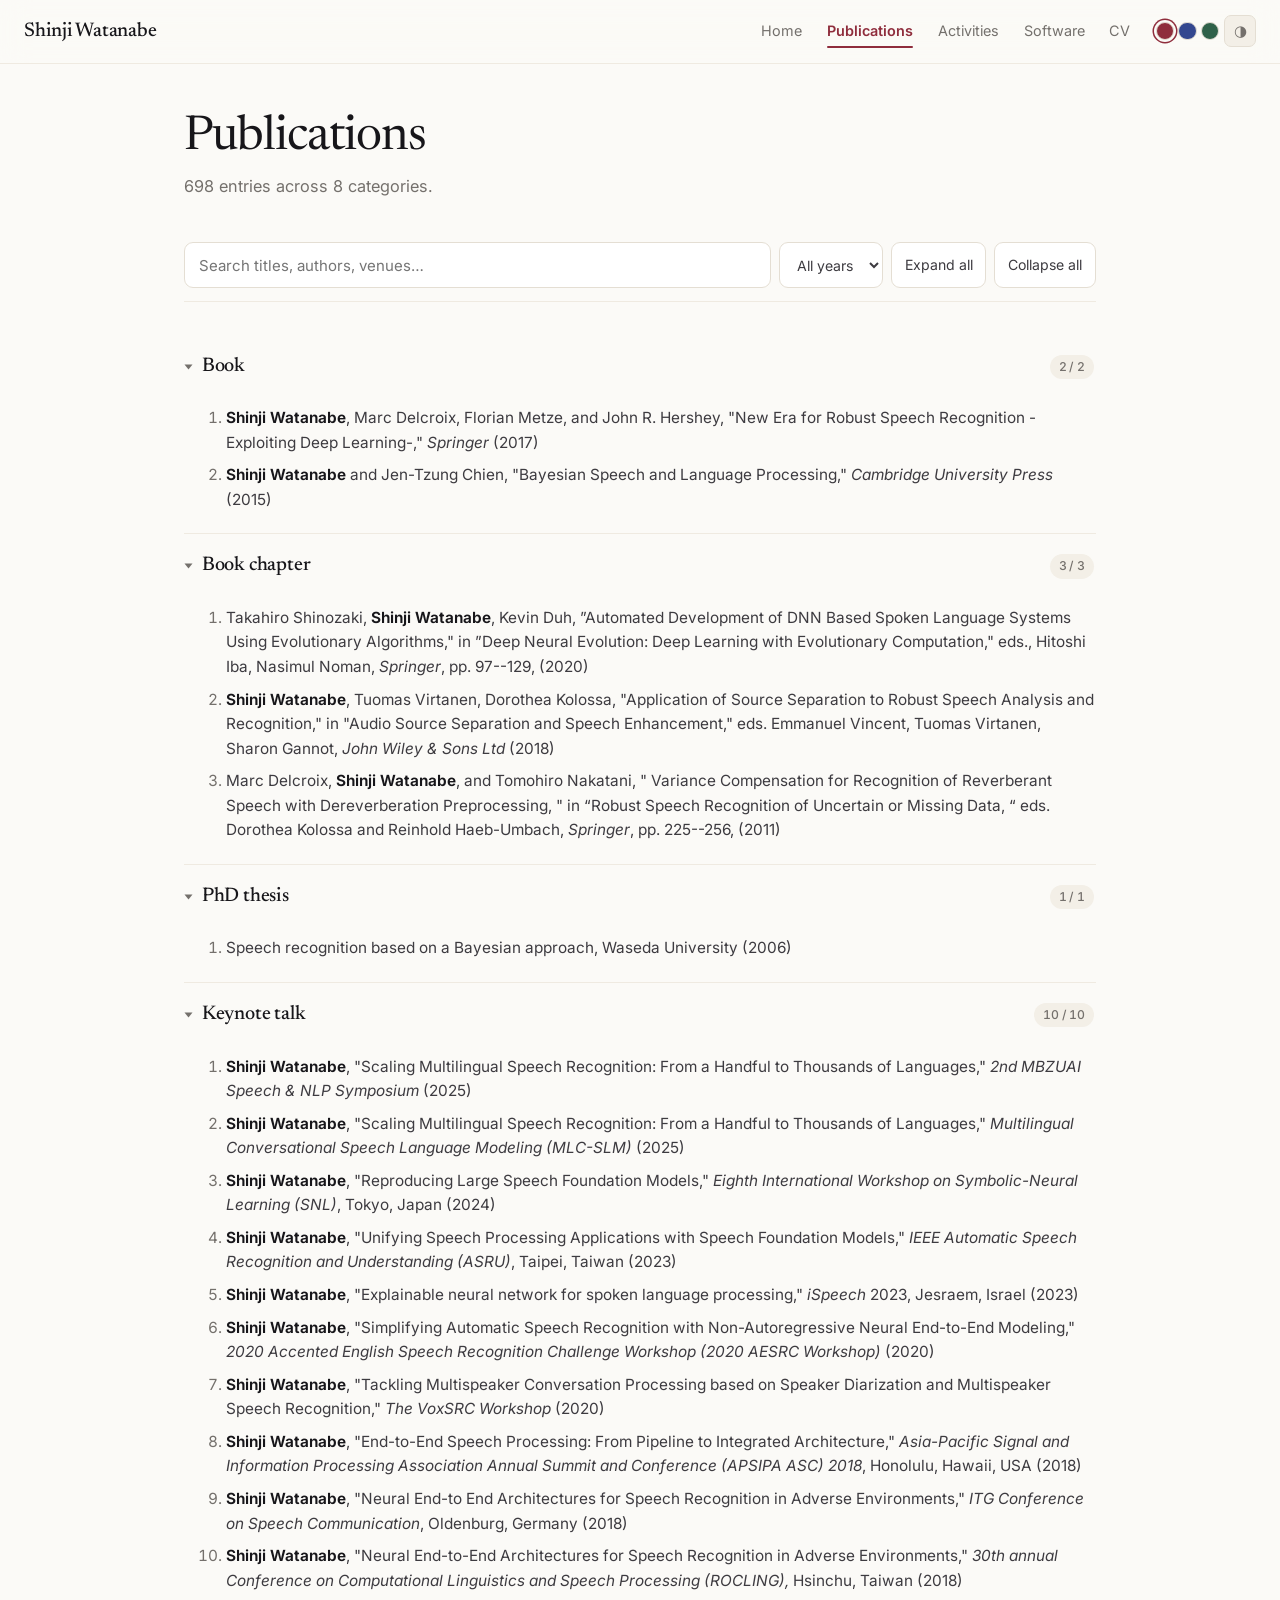
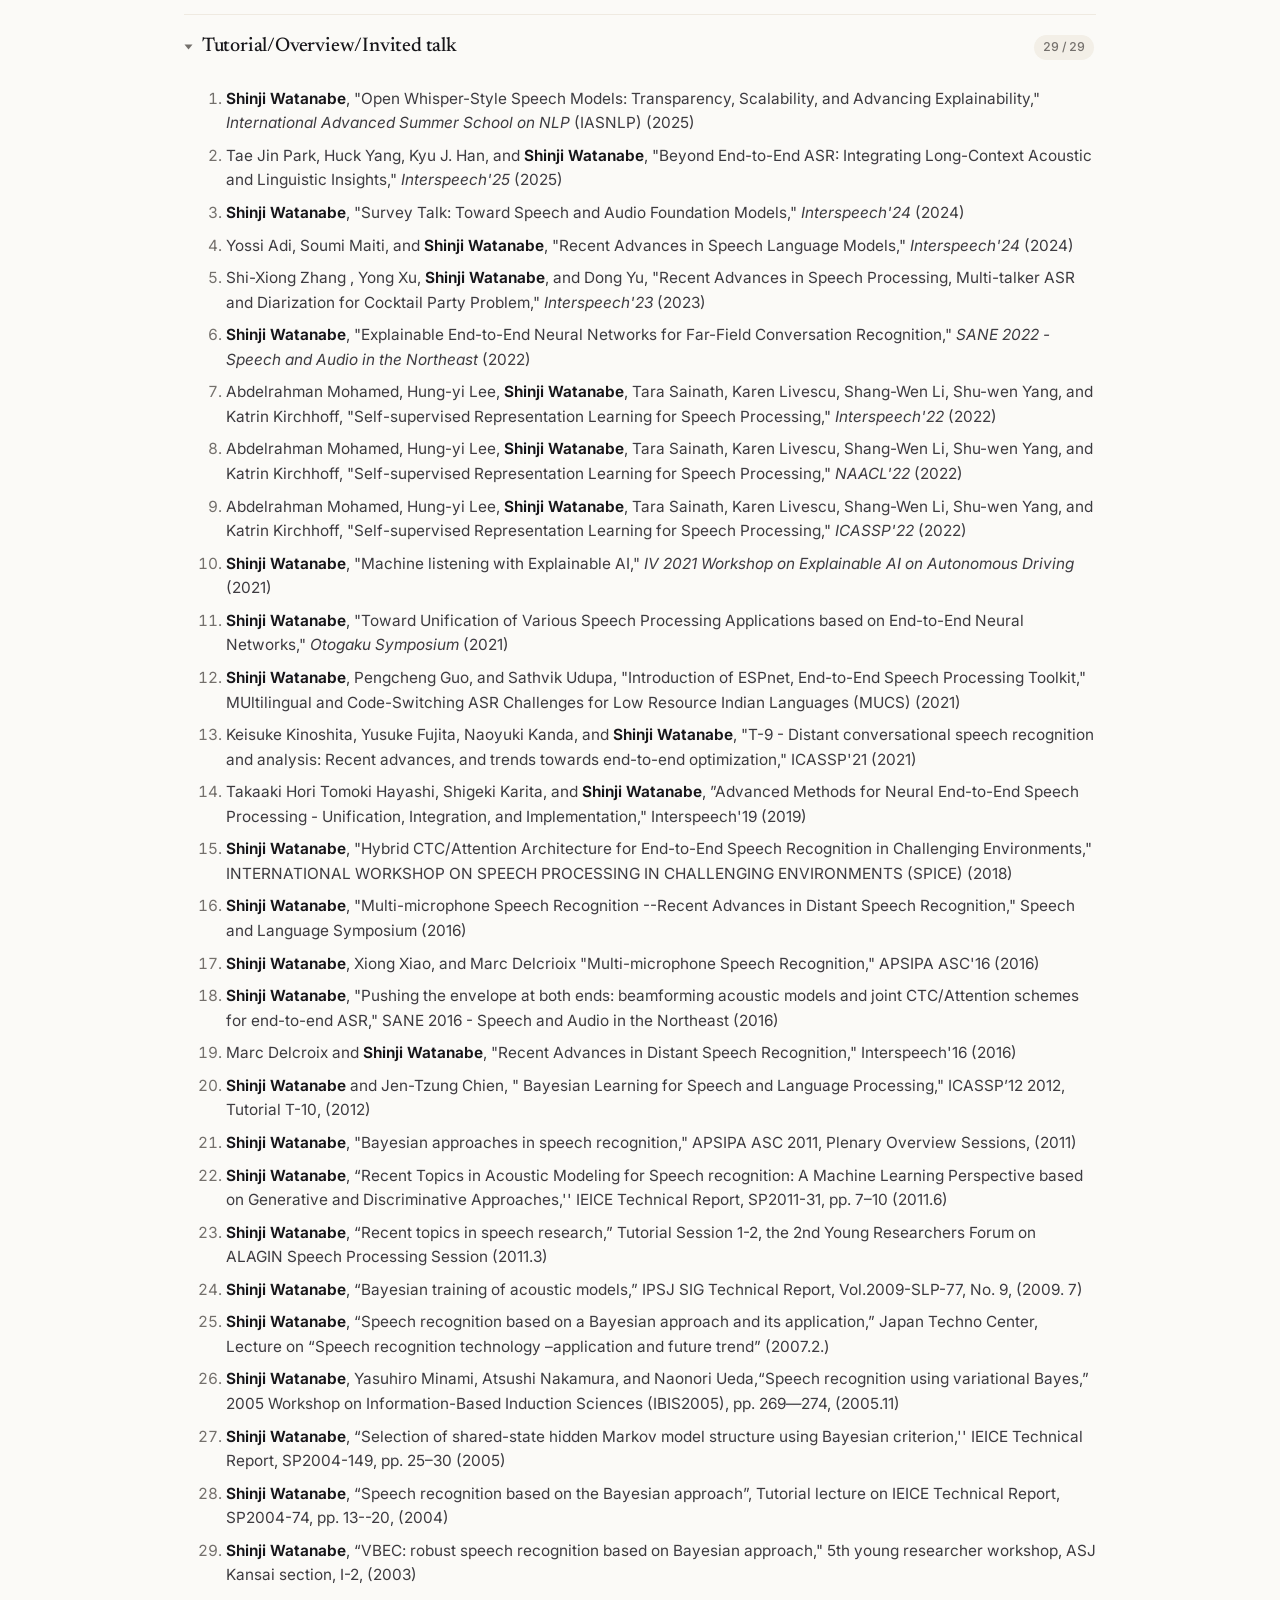
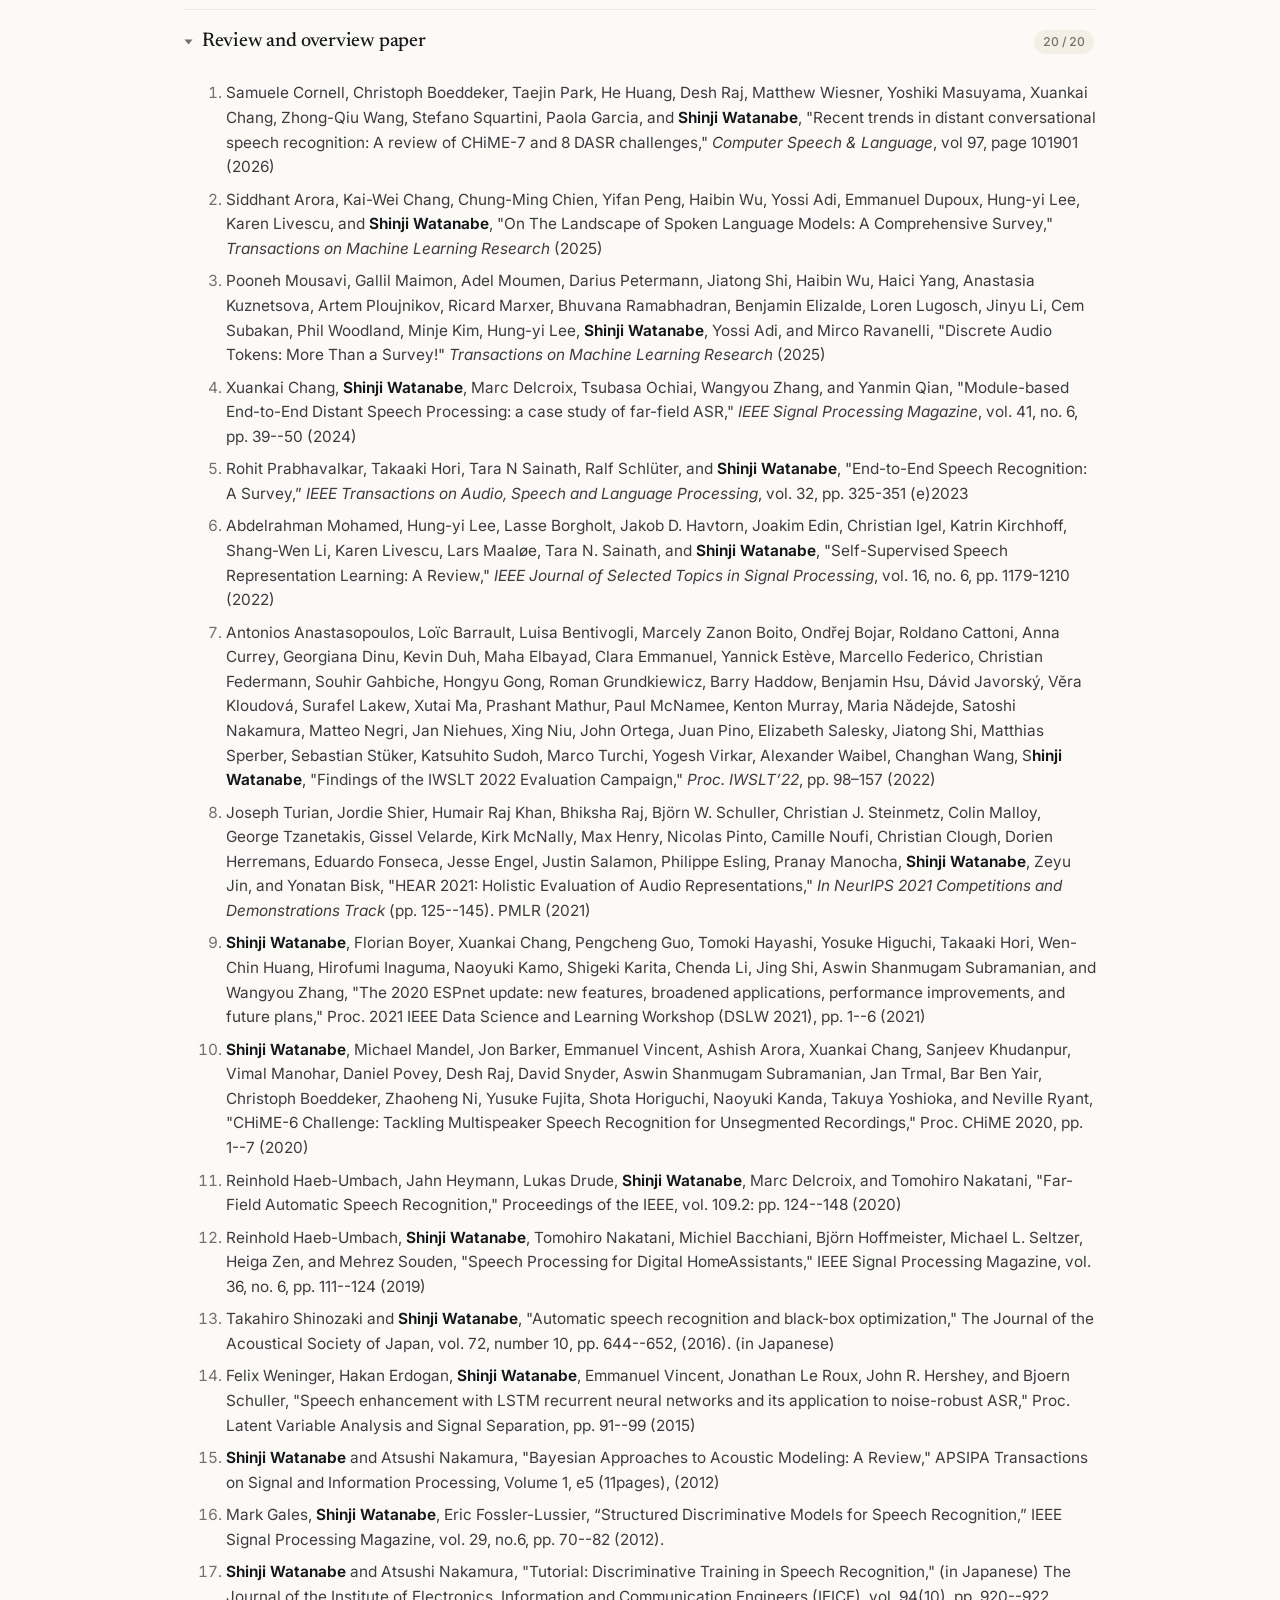
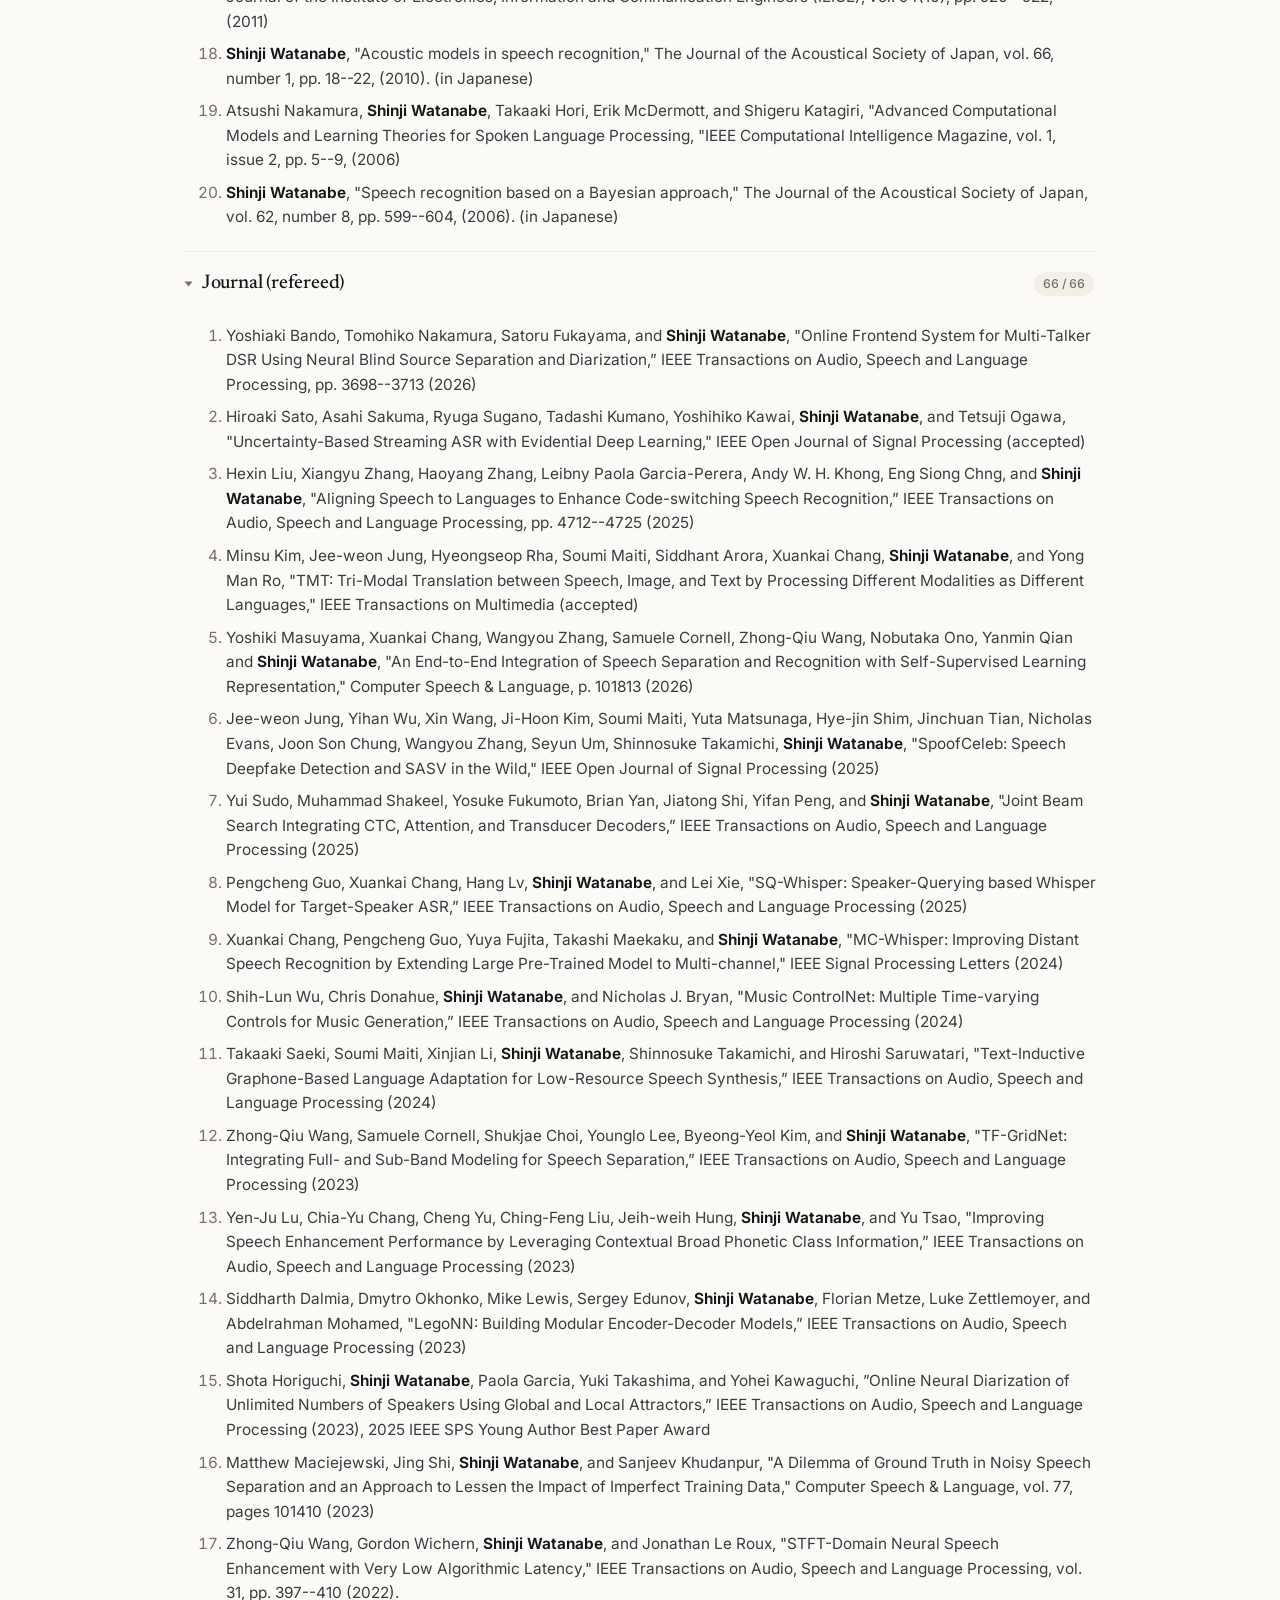
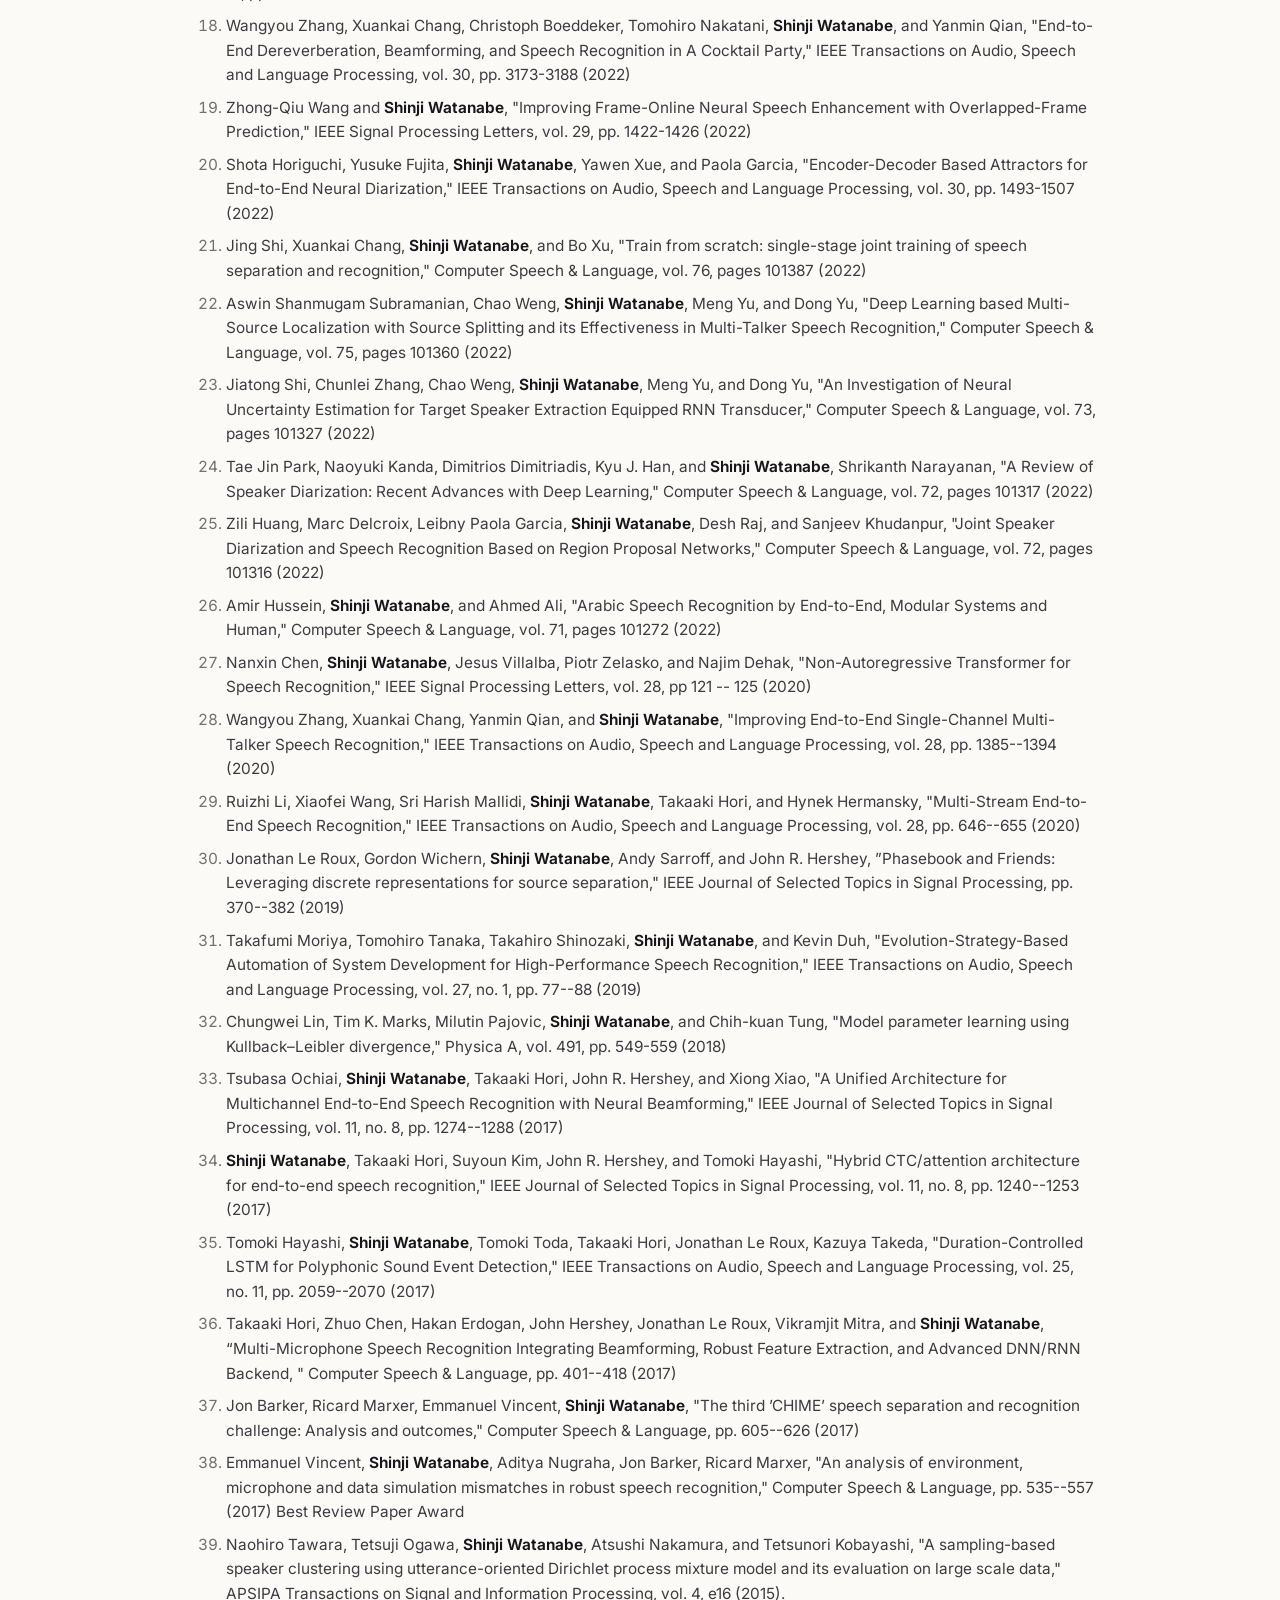
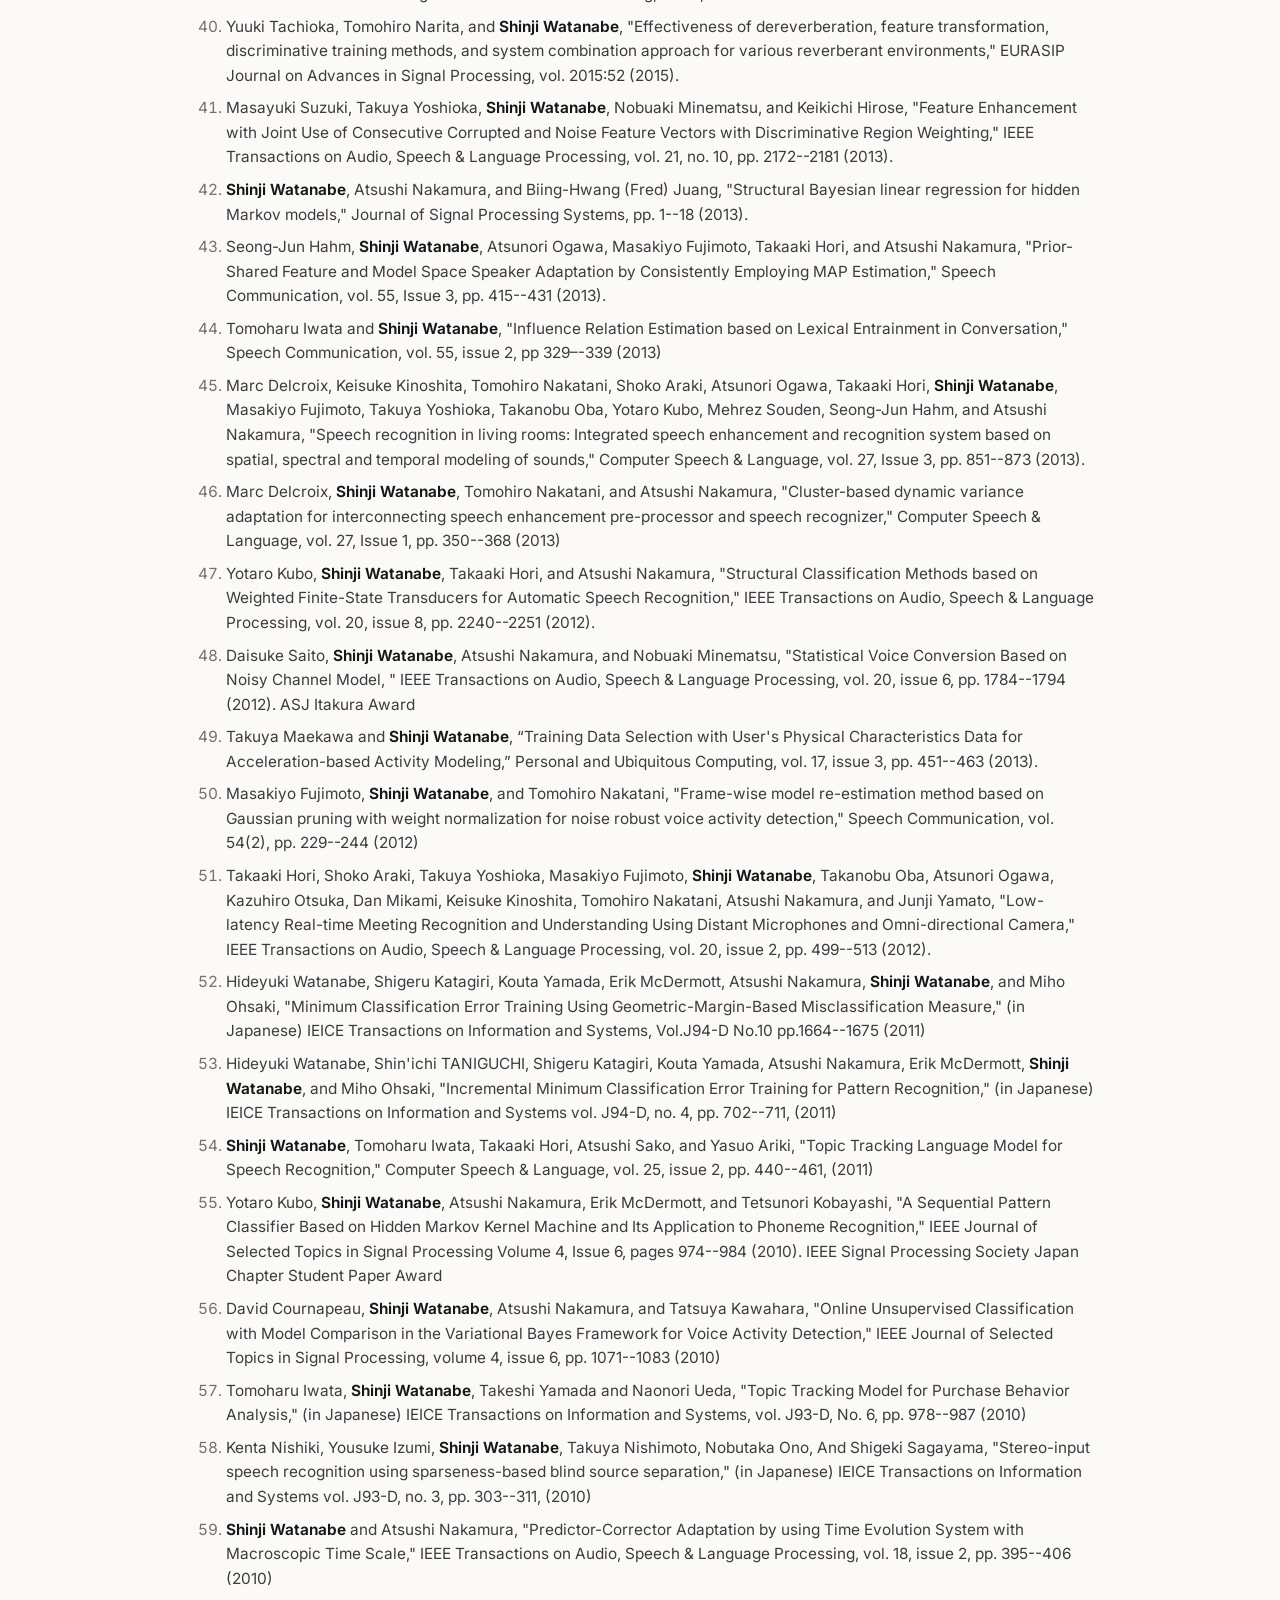
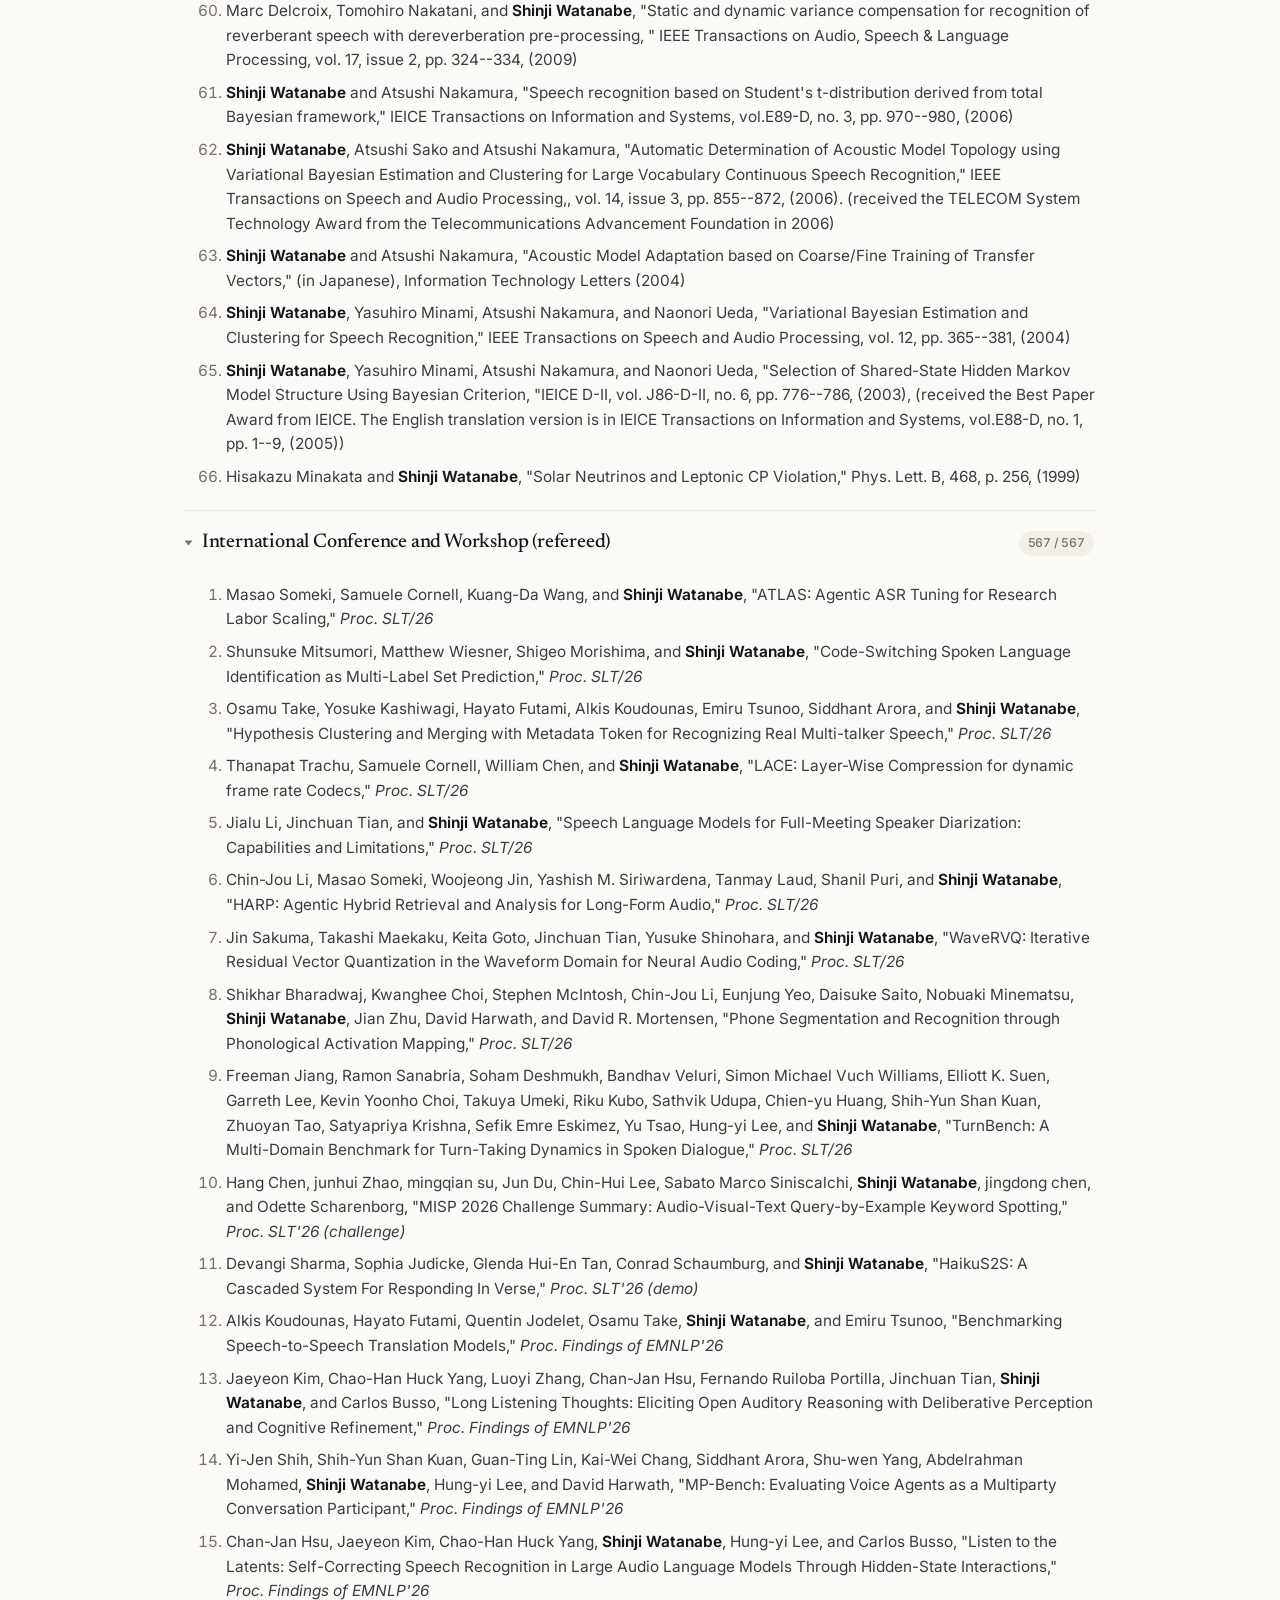
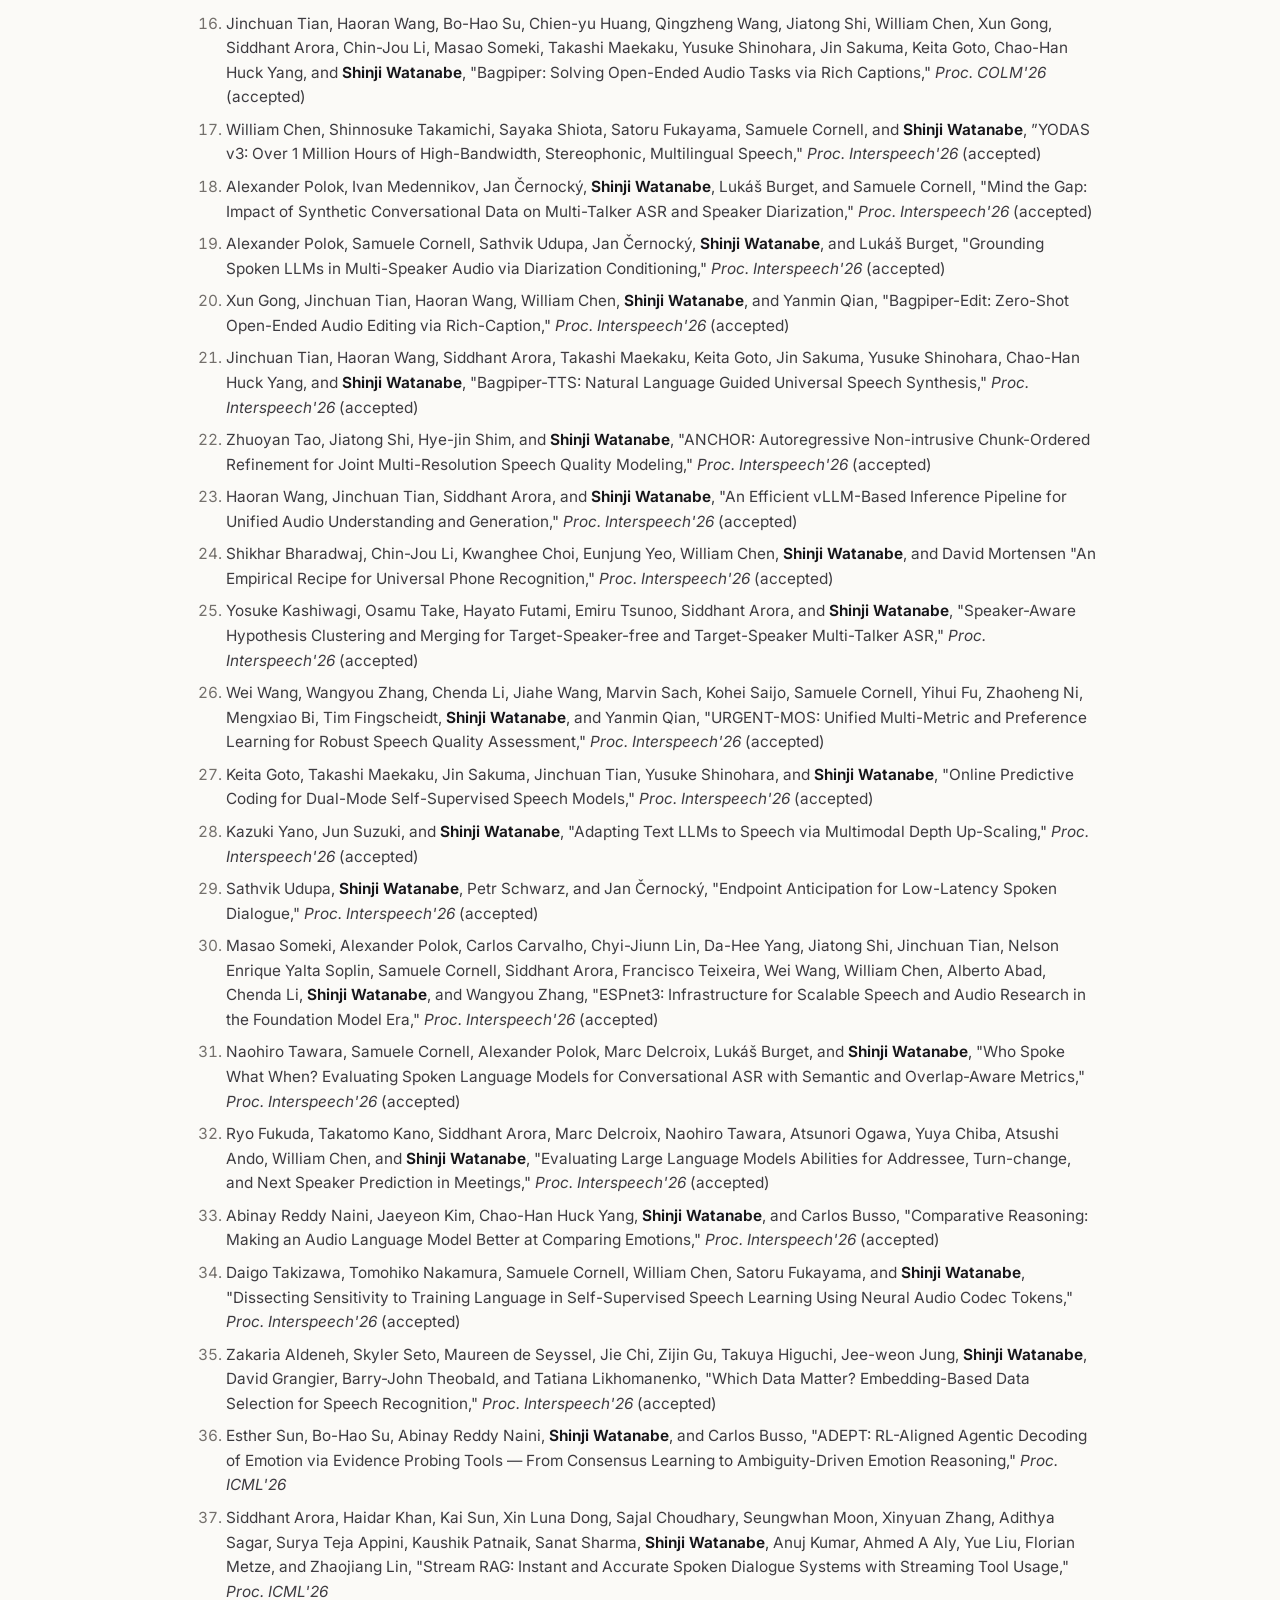
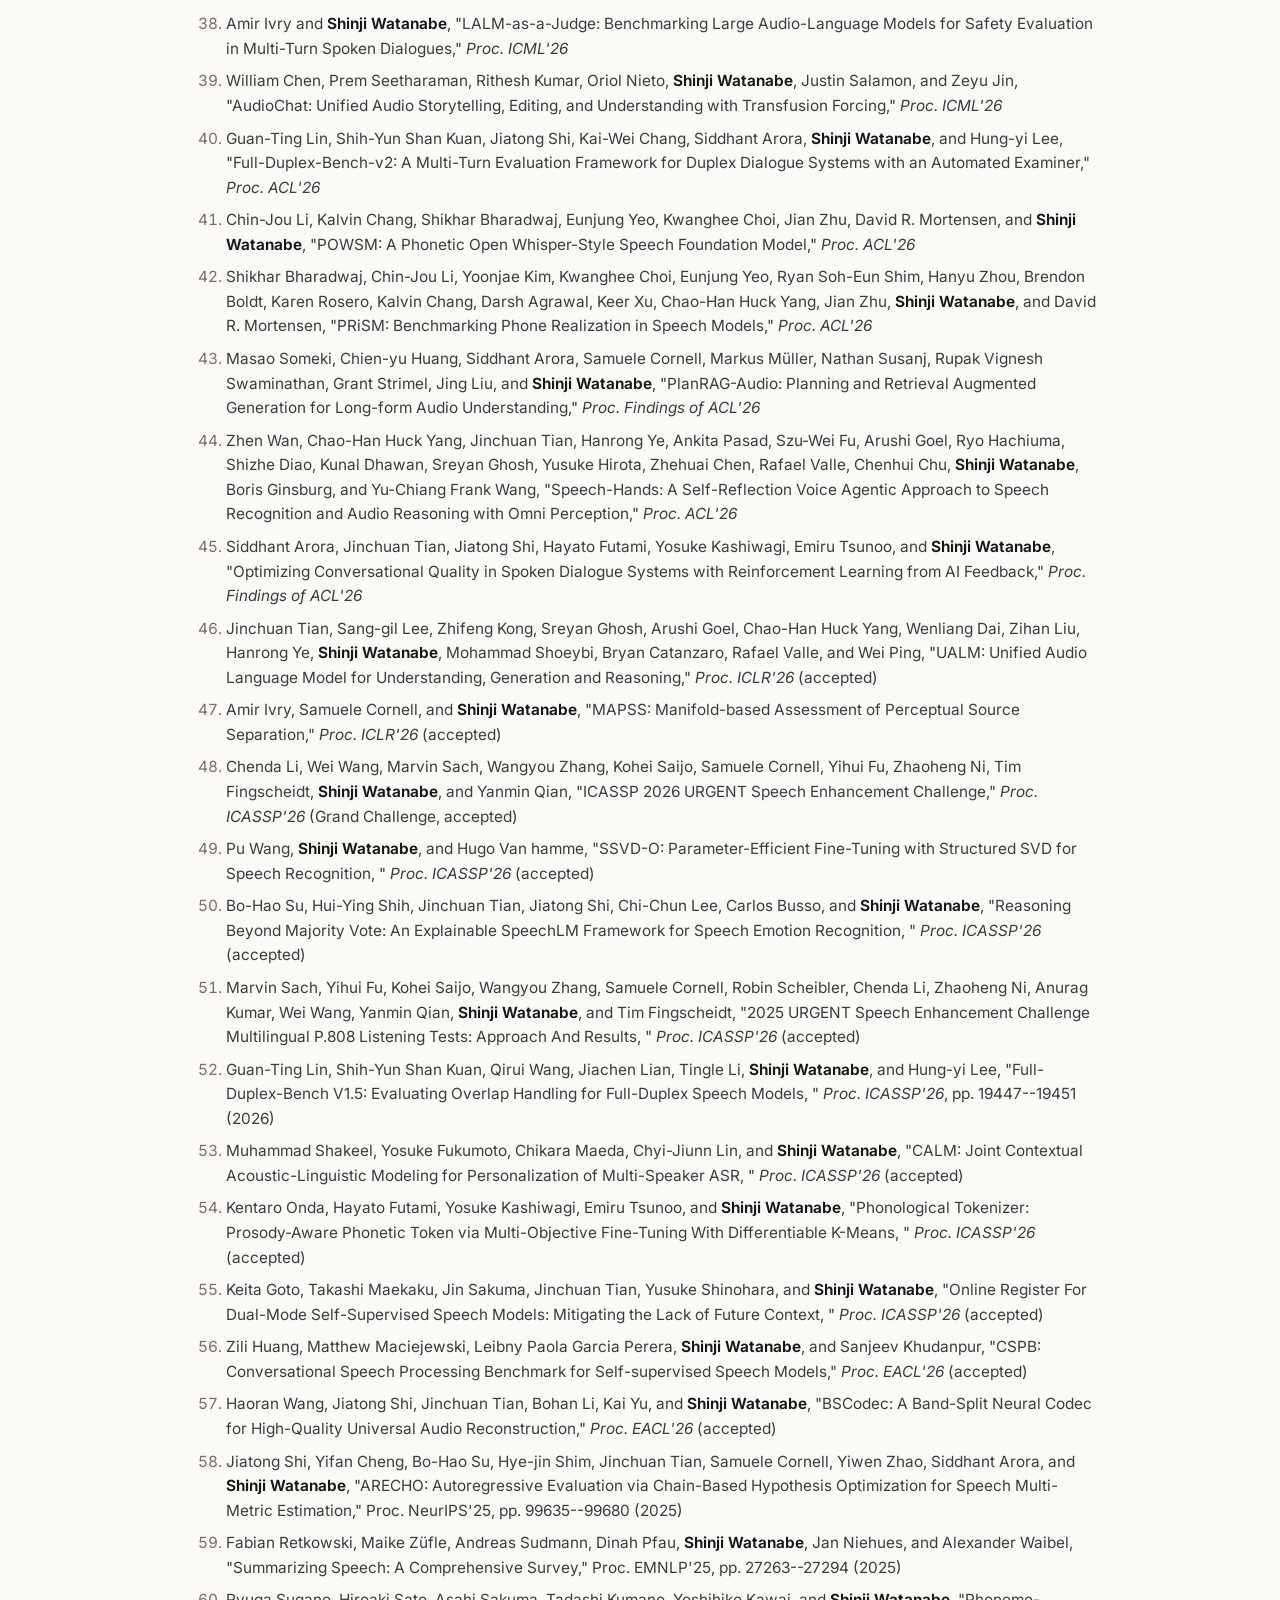
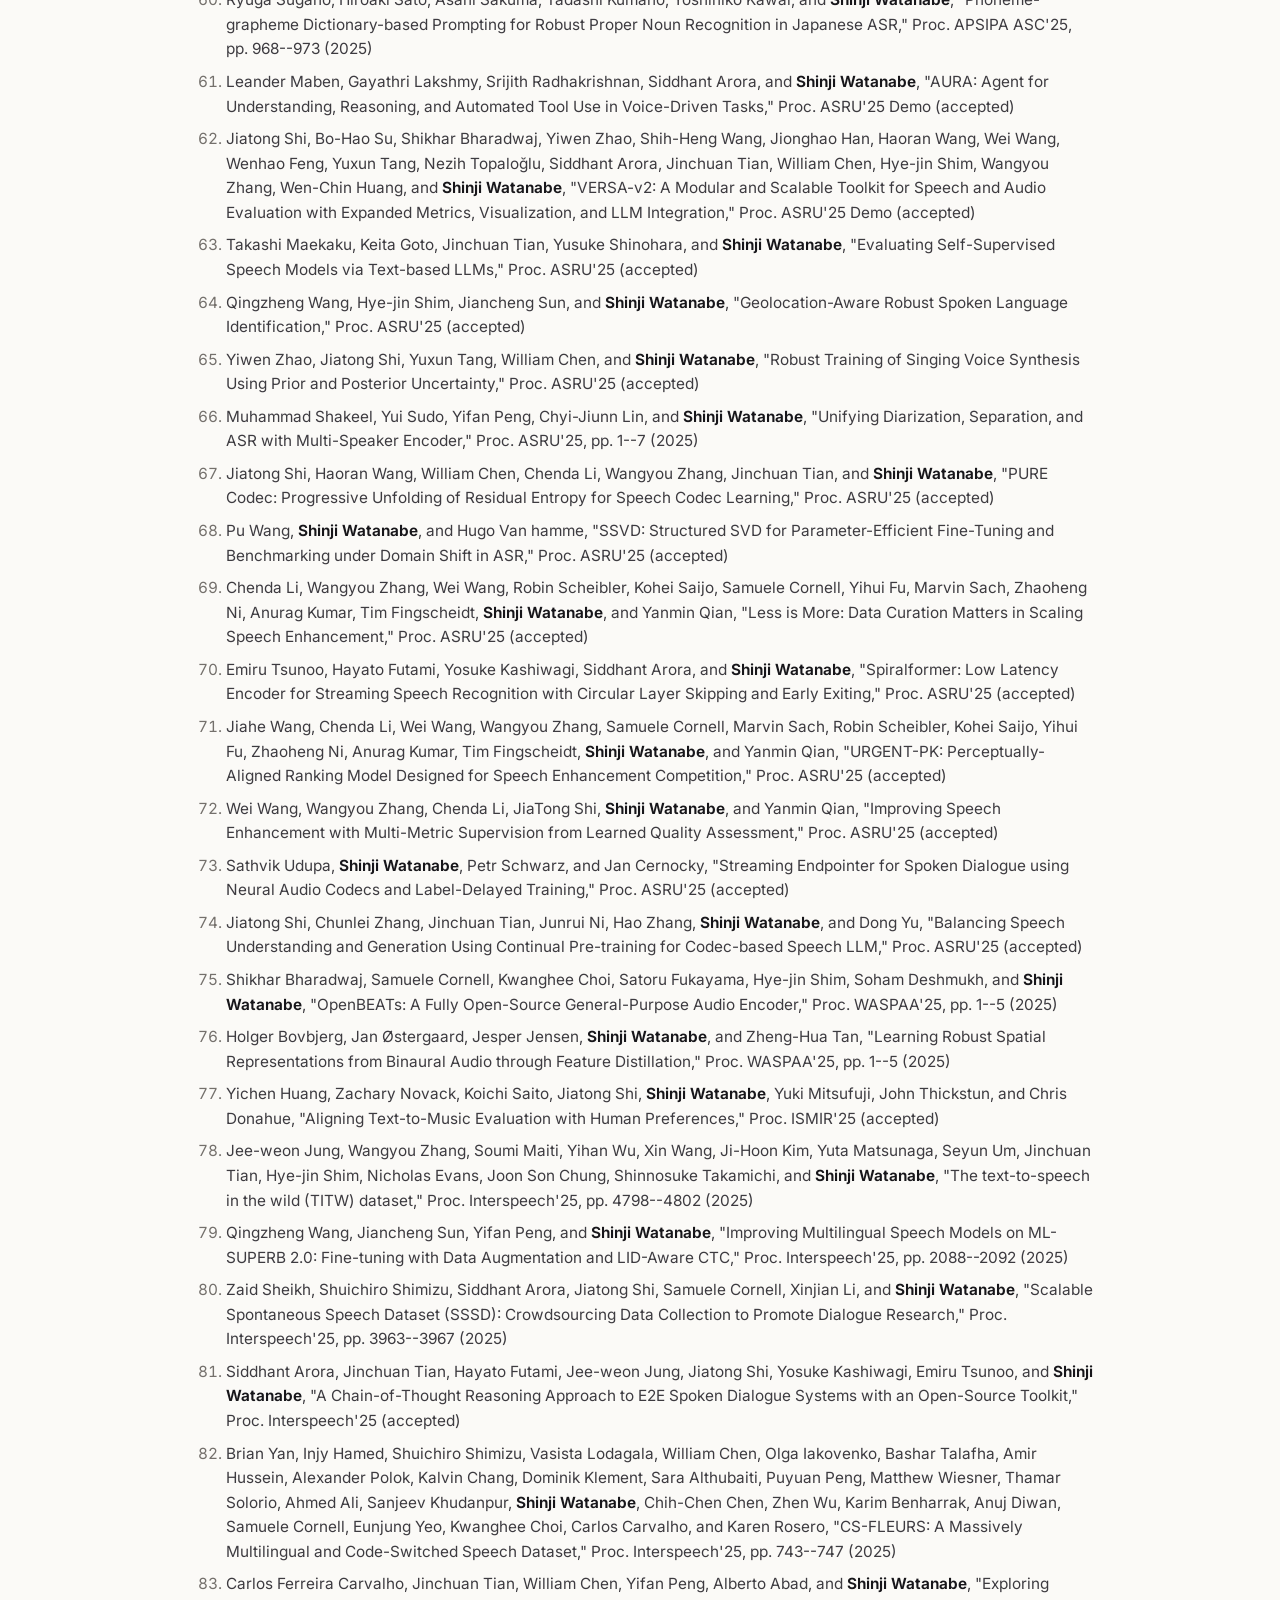
==== commit 9965e3d8: "Complete 162 (accepted) entries with pages and year Cross-checked content/publications.md against Op" ====
--- a/docs/publications.html
+++ b/docs/publications.html
@@ -181,11 +181,11 @@
       <span class="count"><span class="shown">66</span> / 66</span>
     </summary>
     <ol class="entries">
-        <li data-year="">Yoshiaki Bando, Tomohiko Nakamura, Satoru Fukayama, Member, and <strong>Shinji Watanabe</strong>, "Online Frontend System for Multi-Talker DSR Using Neural Blind Source Separation and Diarization,” IEEE Transactions on Audio, Speech and Language Processing (accepted)</li>
+        <li data-year="2026">Yoshiaki Bando, Tomohiko Nakamura, Satoru Fukayama, and <strong>Shinji Watanabe</strong>, "Online Frontend System for Multi-Talker DSR Using Neural Blind Source Separation and Diarization,” IEEE Transactions on Audio, Speech and Language Processing, pp. 3698--3713 (2026)</li>
         <li data-year="">Hiroaki Sato, Asahi Sakuma, Ryuga Sugano, Tadashi Kumano, Yoshihiko Kawai, <strong>Shinji Watanabe</strong>, and Tetsuji Ogawa, "Uncertainty-Based Streaming ASR with Evidential Deep Learning," IEEE Open Journal of Signal Processing (accepted)</li>
-        <li data-year="">Hexin Liu, Xiangyu Zhang, Haoyang Zhang, Leibny Paola Garcia-Perera, Andy W. H. Khong, Eng Siong Chng, and <strong>Shinji Watanabe</strong>, "Aligning Speech to Languages to Enhance Code-switching Speech Recognition,” IEEE Transactions on Audio, Speech and Language Processing (accepted)</li>
+        <li data-year="2025">Hexin Liu, Xiangyu Zhang, Haoyang Zhang, Leibny Paola Garcia-Perera, Andy W. H. Khong, Eng Siong Chng, and <strong>Shinji Watanabe</strong>, "Aligning Speech to Languages to Enhance Code-switching Speech Recognition,” IEEE Transactions on Audio, Speech and Language Processing, pp. 4712--4725 (2025)</li>
         <li data-year="">Minsu Kim, Jee-weon Jung, Hyeongseop Rha, Soumi Maiti, Siddhant Arora, Xuankai Chang, <strong>Shinji Watanabe</strong>, and Yong Man Ro, "TMT: Tri-Modal Translation between Speech, Image, and Text by Processing Different Modalities as Different Languages," IEEE Transactions on Multimedia (accepted)</li>
-        <li data-year="">Yoshiki Masuyama, Xuankai Chang, Wangyou Zhang, Samuele Cornell, Zhong-Qiu Wang, Nobutaka Ono, Yanmin Qian and <strong>Shinji Watanabe</strong>, "An End-to-End Integration of Speech Separation and Recognition with Self-Supervised Learning Representation," Computer Speech &amp; Language (accepted)</li>
+        <li data-year="2026">Yoshiki Masuyama, Xuankai Chang, Wangyou Zhang, Samuele Cornell, Zhong-Qiu Wang, Nobutaka Ono, Yanmin Qian and <strong>Shinji Watanabe</strong>, "An End-to-End Integration of Speech Separation and Recognition with Self-Supervised Learning Representation," Computer Speech &amp; Language, p. 101813 (2026)</li>
         <li data-year="2025">Jee-weon Jung, Yihan Wu, Xin Wang, Ji-Hoon Kim, Soumi Maiti, Yuta Matsunaga, Hye-jin Shim, Jinchuan Tian, Nicholas Evans, Joon Son Chung, Wangyou Zhang, Seyun Um, Shinnosuke Takamichi, <strong>Shinji Watanabe</strong>, "SpoofCeleb: Speech Deepfake Detection and SASV in the Wild," IEEE Open Journal of Signal Processing (2025)</li>
         <li data-year="2025">Yui Sudo, Muhammad Shakeel, Yosuke Fukumoto, Brian Yan, Jiatong Shi, Yifan Peng, and <strong>Shinji Watanabe</strong>, "Joint Beam Search Integrating CTC, Attention, and Transducer Decoders,” IEEE Transactions on Audio, Speech and Language Processing (2025)</li>
         <li data-year="2025">Pengcheng Guo, Xuankai Chang, Hang Lv, <strong>Shinji Watanabe</strong>, and Lei Xie, "SQ-Whisper: Speaker-Querying based Whisper Model for Target-Speaker ASR,” IEEE Transactions on Audio, Speech and Language Processing (2025)</li>
@@ -305,21 +305,21 @@
         <li data-year="">Pu Wang, <strong>Shinji Watanabe</strong>, and Hugo Van hamme, "SSVD-O: Parameter-Efficient Fine-Tuning with Structured SVD for Speech Recognition, " <em>Proc. ICASSP'26</em> (accepted)</li>
         <li data-year="">Bo-Hao Su, Hui-Ying Shih, Jinchuan Tian, Jiatong Shi, Chi-Chun Lee, Carlos Busso, and <strong>Shinji Watanabe</strong>, "Reasoning Beyond Majority Vote: An Explainable SpeechLM Framework for Speech Emotion Recognition, " <em>Proc. ICASSP'26</em> (accepted)</li>
         <li data-year="">Marvin Sach, Yihui Fu, Kohei Saijo, Wangyou Zhang, Samuele Cornell, Robin Scheibler, Chenda Li, Zhaoheng Ni, Anurag Kumar, Wei Wang, Yanmin Qian, <strong>Shinji Watanabe</strong>, and Tim Fingscheidt, "2025 URGENT Speech Enhancement Challenge Multilingual P.808 Listening Tests: Approach And Results, " <em>Proc. ICASSP'26</em> (accepted)</li>
-        <li data-year="">Guan-Ting Lin, Shih-Yun Shan Kuan, Qirui Wang, Jiachen Lian, Tingle Li, <strong>Shinji Watanabe</strong>, and Hung-yi Lee, "Full-Duplex-Bench V1.5: Evaluating Overlap Handling for Full-Duplex Speech Models, " <em>Proc. ICASSP'26</em> (accepted)</li>
+        <li data-year="2026">Guan-Ting Lin, Shih-Yun Shan Kuan, Qirui Wang, Jiachen Lian, Tingle Li, <strong>Shinji Watanabe</strong>, and Hung-yi Lee, "Full-Duplex-Bench V1.5: Evaluating Overlap Handling for Full-Duplex Speech Models, " <em>Proc. ICASSP'26</em>, pp. 19447--19451 (2026)</li>
         <li data-year="">Muhammad Shakeel, Yosuke Fukumoto, Chikara Maeda, Chyi-Jiunn Lin, and <strong>Shinji Watanabe</strong>, "CALM: Joint Contextual Acoustic-Linguistic Modeling for Personalization of Multi-Speaker ASR, " <em>Proc. ICASSP'26</em> (accepted)</li>
         <li data-year="">Kentaro Onda, Hayato Futami, Yosuke Kashiwagi, Emiru Tsunoo, and <strong>Shinji Watanabe</strong>, "Phonological Tokenizer: Prosody-Aware Phonetic Token via Multi-Objective Fine-Tuning With Differentiable K-Means, " <em>Proc. ICASSP'26</em> (accepted)</li>
         <li data-year="">Keita Goto, Takashi Maekaku, Jin Sakuma, Jinchuan Tian, Yusuke Shinohara, and <strong>Shinji Watanabe</strong>, "Online Register For Dual-Mode Self-Supervised Speech Models: Mitigating the Lack of Future Context, " <em>Proc. ICASSP'26</em> (accepted)</li>
         <li data-year="">Zili Huang, Matthew Maciejewski, Leibny Paola Garcia Perera, <strong>Shinji Watanabe</strong>, and Sanjeev Khudanpur, "CSPB: Conversational Speech Processing Benchmark for Self-supervised Speech Models," <em>Proc. EACL'26</em> (accepted)</li>
         <li data-year="">Haoran Wang, Jiatong Shi, Jinchuan Tian, Bohan Li, Kai Yu, and <strong>Shinji Watanabe</strong>, "BSCodec: A Band-Split Neural Codec for High-Quality Universal Audio Reconstruction," <em>Proc. EACL'26</em> (accepted)</li>
-        <li data-year="">Jiatong Shi, Yifan Cheng, Bo-Hao Su, Hye-jin Shim, Jinchuan Tian, Samuele Cornell, Yiwen Zhao, Siddhant Arora, and <strong>Shinji Watanabe</strong>, "ARECHO: Autoregressive Evaluation via Chain-Based Hypothesis Optimization for Speech Multi-Metric Estimation," Proc. NeurIPS'25 (accepted)</li>
-        <li data-year="">Fabian Retkowski, Maike Züfle, Andreas Sudmann, Dinah Pfau, <strong>Shinji Watanabe</strong>, Jan Niehues, and Alexander Waibel, "Summarizing Speech: A Comprehensive Survey," Proc. EMNLP'25 (accepted)</li>
-        <li data-year="">Ryuga Sugano, Hiroaki Sato, Asahi Sakuma, Tadashi Kumano, Yoshihiko Kawai, and <strong>Shinji Watanabe</strong>, "Phoneme-grapheme Dictionary-based Prompting for Robust Proper Noun Recognition in Japanese ASR," Proc. APSIPA ASC'25 (accepted)</li>
+        <li data-year="2025">Jiatong Shi, Yifan Cheng, Bo-Hao Su, Hye-jin Shim, Jinchuan Tian, Samuele Cornell, Yiwen Zhao, Siddhant Arora, and <strong>Shinji Watanabe</strong>, "ARECHO: Autoregressive Evaluation via Chain-Based Hypothesis Optimization for Speech Multi-Metric Estimation," Proc. NeurIPS'25, pp. 99635--99680 (2025)</li>
+        <li data-year="2025">Fabian Retkowski, Maike Züfle, Andreas Sudmann, Dinah Pfau, <strong>Shinji Watanabe</strong>, Jan Niehues, and Alexander Waibel, "Summarizing Speech: A Comprehensive Survey," Proc. EMNLP'25, pp. 27263--27294 (2025)</li>
+        <li data-year="2025">Ryuga Sugano, Hiroaki Sato, Asahi Sakuma, Tadashi Kumano, Yoshihiko Kawai, and <strong>Shinji Watanabe</strong>, "Phoneme-grapheme Dictionary-based Prompting for Robust Proper Noun Recognition in Japanese ASR," Proc. APSIPA ASC'25, pp. 968--973 (2025)</li>
         <li data-year="">Leander Maben, Gayathri Lakshmy, Srijith Radhakrishnan, Siddhant Arora, and <strong>Shinji Watanabe</strong>, "AURA: Agent for Understanding, Reasoning, and Automated Tool Use in Voice-Driven Tasks," Proc. ASRU'25 Demo (accepted)</li>
         <li data-year="">Jiatong Shi, Bo-Hao Su, Shikhar Bharadwaj, Yiwen Zhao, Shih-Heng Wang, Jionghao Han, Haoran Wang, Wei Wang, Wenhao Feng, Yuxun Tang, Nezih Topaloğlu, Siddhant Arora, Jinchuan Tian, William Chen, Hye-jin Shim, Wangyou Zhang, Wen-Chin Huang, and <strong>Shinji Watanabe</strong>, "VERSA-v2: A Modular and Scalable Toolkit for Speech and Audio Evaluation with Expanded Metrics, Visualization, and LLM Integration," Proc. ASRU'25 Demo (accepted)</li>
         <li data-year="">Takashi Maekaku, Keita Goto, Jinchuan Tian, Yusuke Shinohara, and <strong>Shinji Watanabe</strong>, "Evaluating Self-Supervised Speech Models via Text-based LLMs," Proc. ASRU'25 (accepted)</li>
         <li data-year="">Qingzheng Wang, Hye-jin Shim, Jiancheng Sun, and <strong>Shinji Watanabe</strong>, "Geolocation-Aware Robust Spoken Language Identification," Proc. ASRU'25 (accepted)</li>
         <li data-year="">Yiwen Zhao, Jiatong Shi, Yuxun Tang, William Chen, and <strong>Shinji Watanabe</strong>, "Robust Training of Singing Voice Synthesis Using Prior and Posterior Uncertainty," Proc. ASRU'25 (accepted)</li>
-        <li data-year="">Muhammad Shakeel, Yui Sudo, Yifan Peng, Chyi-Jiunn Lin, and <strong>Shinji Watanabe</strong>, "Unifying Diarization, Separation, and ASR with Multi-Speaker Encoder," Proc. ASRU'25 (accepted)</li>
+        <li data-year="2025">Muhammad Shakeel, Yui Sudo, Yifan Peng, Chyi-Jiunn Lin, and <strong>Shinji Watanabe</strong>, "Unifying Diarization, Separation, and ASR with Multi-Speaker Encoder," Proc. ASRU'25, pp. 1--7 (2025)</li>
         <li data-year="">Jiatong Shi, Haoran Wang, William Chen, Chenda Li, Wangyou Zhang, Jinchuan Tian, and <strong>Shinji Watanabe</strong>, "PURE Codec: Progressive Unfolding of Residual Entropy for Speech Codec Learning," Proc. ASRU'25 (accepted)</li>
         <li data-year="">Pu Wang, <strong>Shinji Watanabe</strong>, and Hugo Van hamme, "SSVD: Structured SVD for Parameter-Efficient Fine-Tuning and Benchmarking under Domain Shift in ASR," Proc. ASRU'25 (accepted)</li>
         <li data-year="">Chenda Li, Wangyou Zhang, Wei Wang, Robin Scheibler, Kohei Saijo, Samuele Cornell, Yihui Fu, Marvin Sach, Zhaoheng Ni, Anurag Kumar, Tim Fingscheidt, <strong>Shinji Watanabe</strong>, and Yanmin Qian, "Less is More: Data Curation Matters in Scaling Speech Enhancement," Proc. ASRU'25 (accepted)</li>
@@ -328,179 +328,179 @@
         <li data-year="">Wei Wang, Wangyou Zhang, Chenda Li, JiaTong Shi, <strong>Shinji Watanabe</strong>, and Yanmin Qian, "Improving Speech Enhancement with Multi-Metric Supervision from Learned Quality Assessment," Proc. ASRU'25 (accepted)</li>
         <li data-year="">Sathvik Udupa, <strong>Shinji Watanabe</strong>, Petr Schwarz, and Jan Cernocky, "Streaming Endpointer for Spoken Dialogue using Neural Audio Codecs and Label-Delayed Training," Proc. ASRU'25 (accepted)</li>
         <li data-year="">Jiatong Shi, Chunlei Zhang, Jinchuan Tian, Junrui Ni, Hao Zhang, <strong>Shinji Watanabe</strong>, and Dong Yu, "Balancing Speech Understanding and Generation Using Continual Pre-training for Codec-based Speech LLM," Proc. ASRU'25 (accepted)</li>
-        <li data-year="">Shikhar Bharadwaj, Samuele Cornell, Kwanghee Choi, Satoru Fukayama, Hye-jin Shim, Soham Deshmukh, and <strong>Shinji Watanabe</strong>, "OpenBEATs: A Fully Open-Source General-Purpose Audio Encoder," Proc. WASPAA'25 (accepted)</li>
-        <li data-year="">Holger Bovbjerg, Jan Østergaard, Jesper Jensen, <strong>Shinji Watanabe</strong>, and Zheng-Hua Tan, "Learning Robust Spatial Representations from Binaural Audio through Feature Distillation," Proc. WASPAA'25 (accepted)</li>
+        <li data-year="2025">Shikhar Bharadwaj, Samuele Cornell, Kwanghee Choi, Satoru Fukayama, Hye-jin Shim, Soham Deshmukh, and <strong>Shinji Watanabe</strong>, "OpenBEATs: A Fully Open-Source General-Purpose Audio Encoder," Proc. WASPAA'25, pp. 1--5 (2025)</li>
+        <li data-year="2025">Holger Bovbjerg, Jan Østergaard, Jesper Jensen, <strong>Shinji Watanabe</strong>, and Zheng-Hua Tan, "Learning Robust Spatial Representations from Binaural Audio through Feature Distillation," Proc. WASPAA'25, pp. 1--5 (2025)</li>
         <li data-year="">Yichen Huang, Zachary Novack, Koichi Saito, Jiatong Shi, <strong>Shinji Watanabe</strong>, Yuki Mitsufuji, John Thickstun, and Chris Donahue, "Aligning Text-to-Music Evaluation with Human Preferences," Proc. ISMIR'25 (accepted)</li>
-        <li data-year="">Jee-weon Jung, Wangyou Zhang, Soumi Maiti, Yihan Wu, Xin Wang, Ji-Hoon Kim, Yuta Matsunaga, Seyun Um, Jinchuan Tian, Hye-jin Shim, Nicholas Evans, Joon Son Chung, Shinnosuke Takamichi, and <strong>Shinji Watanabe</strong>, "The text-to-speech in the wild (TITW) dataset," Proc. Interspeech'25 (accepted)</li>
-        <li data-year="">Qingzheng Wang, Jiancheng Sun, Yifan Peng, and <strong>Shinji Watanabe</strong>, "Improving Multilingual Speech Models on ML-SUPERB 2.0: Fine-tuning with Data Augmentation and LID-Aware CTC," Proc. Interspeech'25 (accepted)</li>
-        <li data-year="">Zaid Sheikh, Shuichiro Shimizu, Siddhant Arora, Jiatong Shi, Samuele Cornell, Xinjian Li, and <strong>Shinji Watanabe</strong>, "Scalable Spontaneous Speech Dataset (SSSD): Crowdsourcing Data Collection to Promote Dialogue Research," Proc. Interspeech'25 (accepted)</li>
+        <li data-year="2025">Jee-weon Jung, Wangyou Zhang, Soumi Maiti, Yihan Wu, Xin Wang, Ji-Hoon Kim, Yuta Matsunaga, Seyun Um, Jinchuan Tian, Hye-jin Shim, Nicholas Evans, Joon Son Chung, Shinnosuke Takamichi, and <strong>Shinji Watanabe</strong>, "The text-to-speech in the wild (TITW) dataset," Proc. Interspeech'25, pp. 4798--4802 (2025)</li>
+        <li data-year="2025">Qingzheng Wang, Jiancheng Sun, Yifan Peng, and <strong>Shinji Watanabe</strong>, "Improving Multilingual Speech Models on ML-SUPERB 2.0: Fine-tuning with Data Augmentation and LID-Aware CTC," Proc. Interspeech'25, pp. 2088--2092 (2025)</li>
+        <li data-year="2025">Zaid Sheikh, Shuichiro Shimizu, Siddhant Arora, Jiatong Shi, Samuele Cornell, Xinjian Li, and <strong>Shinji Watanabe</strong>, "Scalable Spontaneous Speech Dataset (SSSD): Crowdsourcing Data Collection to Promote Dialogue Research," Proc. Interspeech'25, pp. 3963--3967 (2025)</li>
         <li data-year="">Siddhant Arora, Jinchuan Tian, Hayato Futami, Jee-weon Jung, Jiatong Shi, Yosuke Kashiwagi, Emiru Tsunoo, and <strong>Shinji Watanabe</strong>, "A Chain-of-Thought Reasoning Approach to E2E Spoken Dialogue Systems with an Open-Source Toolkit," Proc. Interspeech'25 (accepted)</li>
-        <li data-year="">Brian Yan, Injy Hamed, Shuichiro Shimizu, Vasista Lodagala, William Chen, Olga Iakovenko, Bashar Talafha, Amir Hussein, Alexander Polok, Kalvin Chang, Dominik Klement, Sara Althubaiti, Puyuan Peng, Matthew Wiesner, Thamar Solorio, Ahmed Ali, Sanjeev Khudanpur, <strong>Shinji Watanabe</strong>, Chih-Chen Chen, Zhen Wu, Karim Benharrak, Anuj Diwan, Samuele Cornell, Eunjung Yeo, Kwanghee Choi, Carlos Carvalho, and Karen Rosero, "CS-FLEURS: A Massively Multilingual and Code-Switched Speech Dataset," Proc. Interspeech'25 (accepted)</li>
-        <li data-year="">Carlos Ferreira Carvalho, Jinchuan Tian, William Chen, Yifan Peng, Alberto Abad, and <strong>Shinji Watanabe</strong>, "Exploring Linear Variant Transformers and k-NN Memory Inference for Long-Form ASR," Proc. Interspeech'25 (accepted)</li>
-        <li data-year="">Ming Gao, Shilong Wu, Hang Chen, Jun Du, Chin-Hui Lee, <strong>Shinji Watanabe</strong>, Jingdong Chen, Sabato Marco Siniscalchi, and Odette Scharenborg, "The Multimodal Information Based Speech Processing (MISP) 2025 Challenge: Audio-Visual Diarization and Recognition," Proc. Interspeech'25 (accepted)</li>
+        <li data-year="2025">Brian Yan, Injy Hamed, Shuichiro Shimizu, Vasista Lodagala, William Chen, Olga Iakovenko, Bashar Talafha, Amir Hussein, Alexander Polok, Kalvin Chang, Dominik Klement, Sara Althubaiti, Puyuan Peng, Matthew Wiesner, Thamar Solorio, Ahmed Ali, Sanjeev Khudanpur, <strong>Shinji Watanabe</strong>, Chih-Chen Chen, Zhen Wu, Karim Benharrak, Anuj Diwan, Samuele Cornell, Eunjung Yeo, Kwanghee Choi, Carlos Carvalho, and Karen Rosero, "CS-FLEURS: A Massively Multilingual and Code-Switched Speech Dataset," Proc. Interspeech'25, pp. 743--747 (2025)</li>
+        <li data-year="2025">Carlos Ferreira Carvalho, Jinchuan Tian, William Chen, Yifan Peng, Alberto Abad, and <strong>Shinji Watanabe</strong>, "Exploring Linear Variant Transformers and k-NN Memory Inference for Long-Form ASR," Proc. Interspeech'25, pp. 3583--3587 (2025)</li>
+        <li data-year="2025">Ming Gao, Shilong Wu, Hang Chen, Jun Du, Chin-Hui Lee, <strong>Shinji Watanabe</strong>, Jingdong Chen, Sabato Marco Siniscalchi, and Odette Scharenborg, "The Multimodal Information Based Speech Processing (MISP) 2025 Challenge: Audio-Visual Diarization and Recognition," Proc. Interspeech'25, pp. 1888--1892 (2025)</li>
         <li data-year="">Jiatong Shi, Hye-Jin Shim, and <strong>Shinji Watanabe</strong>, "Uni-VERSA: Versatile Evaluation of Speech with a Unified Framework," Proc. Interspeech'25 (accepted)</li>
-        <li data-year="">Hayato Futami, Emiru Tsunoo, Yosuke Kashiwagi, Yuki Ito, Hassan Shahmohammadi, Siddhant Arora, and <strong>Shinji Watanabe</strong>, "Scheduled Interleaved Speech-Text Training for Speech-to-Speech Translation with LLMs," Proc. Interspeech'25 (accepted)</li>
-        <li data-year="">Kohei Saijo, Wangyou Zhang, Samuele Cornell, Robin Scheibler, Chenda Li, Zhaoheng Ni, Anurag Kumar, Marvin Sach, Yihui Fu, Wei Wang, Tim Fingscheidt, and <strong>Shinji Watanabe</strong>, "Interspeech 2025 URGENT Speech Enhancement Challenge," Proc. Interspeech'25 (accepted)</li>
-        <li data-year="">Takatomo Kano, Atsunori Ogawa, Marc Delcroix, Ryo Fukuda, William Chen, and <strong>Shinji Watanabe</strong>, "Pick and Summarize: Integrating Extractive and Abstractive Speech Summarization," Proc. Interspeech'25 (accepted)</li>
-        <li data-year="">Wangyou Zhang, Kohei Saijo, Samuele Cornell, Robin Scheibler, Chenda Li, Zhaoheng Ni, Anurag Kumar, Marvin Sach, Wei Wang, Yihui Fu, <strong>Shinji Watanabe</strong>, Tim Fingscheidt, and Yanmin Qian, "Lessons Learned from the URGENT 2024 Speech Enhancement Challenge," Proc. Interspeech'25 (accepted)</li>
+        <li data-year="2025">Hayato Futami, Emiru Tsunoo, Yosuke Kashiwagi, Yuki Ito, Hassan Shahmohammadi, Siddhant Arora, and <strong>Shinji Watanabe</strong>, "Scheduled Interleaved Speech-Text Training for Speech-to-Speech Translation with LLMs," Proc. Interspeech'25, pp. 36--40 (2025)</li>
+        <li data-year="2025">Kohei Saijo, Wangyou Zhang, Samuele Cornell, Robin Scheibler, Chenda Li, Zhaoheng Ni, Anurag Kumar, Marvin Sach, Yihui Fu, Wei Wang, Tim Fingscheidt, and <strong>Shinji Watanabe</strong>, "Interspeech 2025 URGENT Speech Enhancement Challenge," Proc. Interspeech'25, pp. 858--862 (2025)</li>
+        <li data-year="2025">Takatomo Kano, Atsunori Ogawa, Marc Delcroix, Ryo Fukuda, William Chen, and <strong>Shinji Watanabe</strong>, "Pick and Summarize: Integrating Extractive and Abstractive Speech Summarization," Proc. Interspeech'25, pp. 281--285 (2025)</li>
+        <li data-year="2025">Wangyou Zhang, Kohei Saijo, Samuele Cornell, Robin Scheibler, Chenda Li, Zhaoheng Ni, Anurag Kumar, Marvin Sach, Wei Wang, Yihui Fu, <strong>Shinji Watanabe</strong>, Tim Fingscheidt, and Yanmin Qian, "Lessons Learned from the URGENT 2024 Speech Enhancement Challenge," Proc. Interspeech'25, pp. 853--857 (2025)</li>
         <li data-year="">Masao Someki, Shikhar Bharadwaj, Atharva Anand Joshi, Chyi-Jiunn Lin, Jinchuan Tian, Jee-weon Jung, Markus Müller, Nathan Susanj, Jing Liu, and <strong>Shinji Watanabe</strong>, "Context-Driven Dynamic Pruning for Large Multi-Modal Foundation Model," Proc. Interspeech'25 (accepted)</li>
-        <li data-year="">Jinchuan Tian, William Chen, Yifan Peng, Jiatong Shi, Siddhant Arora, Shikhar Bharadwaj, Maekaku Takashi, Yusuke Shinohara, Keita Goto, Xiang Yue, Chao-Han Huck Yang, and <strong>Shinji Watanabe</strong>, "OpusLM: A Family of Open Unified Speech Language Models," Proc. Interspeech'25 (accepted)</li>
-        <li data-year="">Patawee Prakrankamanant, <strong>Shinji Watanabe</strong>, and Ekapol Chuangsuwanich, "Explainable Depression Detection using Masked Hard Instance Mining," Proc. Interspeech'25 (accepted)</li>
-        <li data-year="">Yifan Peng, Shakeel Muhammad, Yui Sudo, William Chen, Jinchuan Tian, Chyi-Jiunn Lin, and <strong>Shinji Watanabe</strong>, "OWSM v4: Improving Open Whisper-Style Speech Models via Data Scaling and Cleaning," Proc. Interspeech'25 (accepted)</li>
-        <li data-year="">William Chen, Chutong Meng, Jiatong Shi, Martijn Bartelds, Shih-Heng Wang, Hsiu-Hsuan Wang, Rafael Mosquera, Sara Hincapie, Dan Jurafsky, Antonis Anastasopoulos, Hung-yi Lee, Karen Livescu, and <strong>Shinji Watanabe</strong>, "The ML-SUPERB 2.0 Challenge: Towards Inclusive ASR Benchmarking for All Language Varieties," Proc. Interspeech'25 (accepted)</li>
-        <li data-year="">Kwanghee Choi, Masao Someki, Emma Strubell, and <strong>Shinji Watanabe</strong>, "On-device Streaming Discrete Speech Units," Proc. Interspeech'25 (accepted)</li>
-        <li data-year="">Yihan Wu, Yichen Lu, Yijing Chen, Jiaqi Song, William Chen, Ruihua Song, and <strong>Shinji Watanabe</strong>, "GALAXY: A Large-Scale Open-Domain Dataset for Multimodal Learning," Proc. Interspeech'25 (accepted)</li>
-        <li data-year="">Kentaro Onda, Yosuke Kashiwagi, Emiru Tsunoo, Hayato Futami, and <strong>Shinji Watanabe</strong>, "Differentiable K-means for Fully-optimized Discrete Token-based ASR," Proc. Interspeech'25 (accepted)</li>
-        <li data-year="">Yui Sudo, Yosuke Fukumoto, Shakeel Muhammad, Yifan Peng, Chyi-Jiunn Lin, and <strong>Shinji Watanabe</strong>, "DYNAC: Dynamic Vocabulary based Non-Autoregressive Contextualization for Speech Recognition," Proc. Interspeech'25 (accepted)</li>
-        <li data-year="">Hyung-gun Chi, Zakaria Aldeneh, Tatiana Likhomanenko, Oggi Rudovic, Takuya Higuchi, Li-Wei Chen, <strong>Shinji Watanabe</strong>, and Ahmed Hussen Abdelaziz, ”DiceHuBERT: Distilling HuBERT with a Self-Supervised Learning Objective," Proc. Interspeech'25 (accepted)</li>
+        <li data-year="2025">Jinchuan Tian, William Chen, Yifan Peng, Jiatong Shi, Siddhant Arora, Shikhar Bharadwaj, Maekaku Takashi, Yusuke Shinohara, Keita Goto, Xiang Yue, Chao-Han Huck Yang, and <strong>Shinji Watanabe</strong>, "OpusLM: A Family of Open Unified Speech Language Models," Proc. Interspeech'25, pp. 3259--3263 (2025)</li>
+        <li data-year="2025">Patawee Prakrankamanant, <strong>Shinji Watanabe</strong>, and Ekapol Chuangsuwanich, "Explainable Depression Detection using Masked Hard Instance Mining," Proc. Interspeech'25, pp. 474--478 (2025)</li>
+        <li data-year="2025">Yifan Peng, Shakeel Muhammad, Yui Sudo, William Chen, Jinchuan Tian, Chyi-Jiunn Lin, and <strong>Shinji Watanabe</strong>, "OWSM v4: Improving Open Whisper-Style Speech Models via Data Scaling and Cleaning," Proc. Interspeech'25, pp. 2225--2229 (2025)</li>
+        <li data-year="2025">William Chen, Chutong Meng, Jiatong Shi, Martijn Bartelds, Shih-Heng Wang, Hsiu-Hsuan Wang, Rafael Mosquera, Sara Hincapie, Dan Jurafsky, Antonis Anastasopoulos, Hung-yi Lee, Karen Livescu, and <strong>Shinji Watanabe</strong>, "The ML-SUPERB 2.0 Challenge: Towards Inclusive ASR Benchmarking for All Language Varieties," Proc. Interspeech'25, pp. 2093--2097 (2025)</li>
+        <li data-year="2025">Kwanghee Choi, Masao Someki, Emma Strubell, and <strong>Shinji Watanabe</strong>, "On-device Streaming Discrete Speech Units," Proc. Interspeech'25, pp. 4423--4427 (2025)</li>
+        <li data-year="2025">Yihan Wu, Yichen Lu, Yijing Chen, Jiaqi Song, William Chen, Ruihua Song, and <strong>Shinji Watanabe</strong>, "GALAXY: A Large-Scale Open-Domain Dataset for Multimodal Learning," Proc. Interspeech'25, pp. 171--175 (2025)</li>
+        <li data-year="2025">Kentaro Onda, Yosuke Kashiwagi, Emiru Tsunoo, Hayato Futami, and <strong>Shinji Watanabe</strong>, "Differentiable K-means for Fully-optimized Discrete Token-based ASR," Proc. Interspeech'25, pp. 1223--1227 (2025)</li>
+        <li data-year="2025">Yui Sudo, Yosuke Fukumoto, Shakeel Muhammad, Yifan Peng, Chyi-Jiunn Lin, and <strong>Shinji Watanabe</strong>, "DYNAC: Dynamic Vocabulary based Non-Autoregressive Contextualization for Speech Recognition," Proc. Interspeech'25, pp. 2215--2219 (2025)</li>
+        <li data-year="2025">Hyung-gun Chi, Zakaria Aldeneh, Tatiana Likhomanenko, Oggi Rudovic, Takuya Higuchi, Li-Wei Chen, <strong>Shinji Watanabe</strong>, and Ahmed Hussen Abdelaziz, ”DiceHuBERT: Distilling HuBERT with a Self-Supervised Learning Objective," Proc. Interspeech'25, pp. 1218--1222 (2025)</li>
         <li data-year="">Zhen Wan, Chao-Han Huck Yang, Yahan Yu, Jinchuan Tian, Sheng Li, Ke Hu, Zhehuai Chen, <strong>Shinji Watanabe</strong>, Fei Cheng, Chenhui Chu, and Sadao Kurohashi, ”SIQ: Exterminating Speech Intelligence Quotient Cross Cognitive Levels in Voice Understanding Large Language Models," Proc. ACL'25 (accepted)</li>
         <li data-year="">William Chen, Jinchuan Tian, Yifan Peng, Brian Yan, Chao-Han Huck Yang, and <strong>Shinji Watanabe</strong>, "OWLS: Scaling Laws for Multilingual Speech Recognition and Translation Models," Proc. ICML'25 (accepted)</li>
-        <li data-year="">Siddhant Arora, Yifan Peng, Jiatong Shi, Jinchuan Tian, William Chen, Shikhar Bharadwaj, Hayato Futami, Yosuke Kashiwagi, Emiru Tsunoo, Shuichiro Shimizu, Vaibhav Srivastav, and <strong>Shinji Watanabe</strong>, "ESPnet-SDS: Unified Toolkit and Demo for Spoken Dialogue Systems," Proc. NAACL'25 Demo Track (accepted)</li>
-        <li data-year="">Jiatong Shi, Hye-jin Shim, Jinchuan Tian, Siddhant Arora, Haibin Wu, Darius Petermann, Jia Qi Yip, You Zhang, Yuxun Tang, Wangyou Zhang, Dareen Safar Alharthi, Yichen Huang, Koichi Saito, Jionghao Han, Yiwen Zhao, Chris Donahue, and <strong>Shinji Watanabe</strong>, "VERSA: A Versatile Evaluation Toolkit for Speech, Audio, and Music," Proc. NAACL'25 Demo Track (accepted)</li>
-        <li data-year="">Jinchuan Tian, Jiatong Shi, William Chen, Siddhant Arora, Yoshiki Masuyama, Takashi Maekaku, Yihan Wu, Junyi Peng, Shikhar Bharadwaj, Yiwen Zhao, Samuele Cornell, Yifan Peng, Xiang Yue, Chao-Han Huck Yang, Graham Neubig, and <strong>Shinji Watanabe</strong>, "ESPnet-SpeechLM: An Open Speech Language Model Toolkit," Proc. NAACL'25 Demo Track (accepted)</li>
-        <li data-year="">Kwanghee Choi, Eunjung Yeo, Kalvin Chang, <strong>Shinji Watanabe</strong>, and David R Mortensen, "Leveraging Allophony in Self-Supervised Speech Models for Atypical Pronunciation Assessment," Proc. NAACL'25 (accepted)</li>
-        <li data-year="">Yifan Peng, Krishna C Puvvada, Zhehuai Chen, Piotr Zelasko, He Huang, Kunal Dhawan, Ke Hu, <strong>Shinji Watanabe</strong>, Jagadeesh Balam, and Boris Ginsburg, "VoiceTextBlender: Augmenting Large Language Models with Speech Capabilities via Single-Stage Joint Speech-Text Supervised Fine-Tuning," Proc. NAACL'25 (accepted)</li>
+        <li data-year="2025">Siddhant Arora, Yifan Peng, Jiatong Shi, Jinchuan Tian, William Chen, Shikhar Bharadwaj, Hayato Futami, Yosuke Kashiwagi, Emiru Tsunoo, Shuichiro Shimizu, Vaibhav Srivastav, and <strong>Shinji Watanabe</strong>, "ESPnet-SDS: Unified Toolkit and Demo for Spoken Dialogue Systems," Proc. NAACL'25 Demo Track, pp. 248--259 (2025)</li>
+        <li data-year="2025">Jiatong Shi, Hye-jin Shim, Jinchuan Tian, Siddhant Arora, Haibin Wu, Darius Petermann, Jia Qi Yip, You Zhang, Yuxun Tang, Wangyou Zhang, Dareen Safar Alharthi, Yichen Huang, Koichi Saito, Jionghao Han, Yiwen Zhao, Chris Donahue, and <strong>Shinji Watanabe</strong>, "VERSA: A Versatile Evaluation Toolkit for Speech, Audio, and Music," Proc. NAACL'25 Demo Track, pp. 191--209 (2025)</li>
+        <li data-year="2025">Jinchuan Tian, Jiatong Shi, William Chen, Siddhant Arora, Yoshiki Masuyama, Takashi Maekaku, Yihan Wu, Junyi Peng, Shikhar Bharadwaj, Yiwen Zhao, Samuele Cornell, Yifan Peng, Xiang Yue, Chao-Han Huck Yang, Graham Neubig, and <strong>Shinji Watanabe</strong>, "ESPnet-SpeechLM: An Open Speech Language Model Toolkit," Proc. NAACL'25 Demo Track, pp. 116--124 (2025)</li>
+        <li data-year="2025">Kwanghee Choi, Eunjung Yeo, Kalvin Chang, <strong>Shinji Watanabe</strong>, and David R Mortensen, "Leveraging Allophony in Self-Supervised Speech Models for Atypical Pronunciation Assessment," Proc. NAACL'25, pp. 2613--2628 (2025)</li>
+        <li data-year="2025">Yifan Peng, Krishna C Puvvada, Zhehuai Chen, Piotr Zelasko, He Huang, Kunal Dhawan, Ke Hu, <strong>Shinji Watanabe</strong>, Jagadeesh Balam, and Boris Ginsburg, "VoiceTextBlender: Augmenting Large Language Models with Speech Capabilities via Single-Stage Joint Speech-Text Supervised Fine-Tuning," Proc. NAACL'25, pp. 5787--5802 (2025)</li>
         <li data-year="">Chien-yu Huang, Wei-Chih Chen, Shu-wen Yang, Andy T. Liu, Chen-An Li, Yu-Xiang Lin, Wei-Cheng Tseng, Anuj Diwan, Yi-Jen Shih, Jiatong Shi, William Chen, Xuanjun Chen, Chi-Yuan Hsiao, Puyuan Peng, Shih-Heng Wang, Chun-Yi Kuan, Ke-Han Lu, Kai-Wei Chang, Chih-Kai Yang, Fabian Ritter-Gutierrez, Ming To Chuang, Kuan-Po Huang, Siddhant Arora, You-Kuan Lin, Eunjung Yeo, Kalvin Chang, Chung-Ming Chien, Kwanghee Choi, Cheng-Hsiu Hsieh, Yi-Cheng Lin, Chee-En Yu, I-Hsiang Chiu, Heitor R. Guimarães, Jionghao Han, Tzu-Quan Lin, Tzu-Yuan Lin, Homu Chang, Ting-Wu Chang, Chun Wei Chen, Shou-Jen Chen, Yu-Hua Chen, Hsi-Chun Cheng, Kunal Dhawan, Jia-Lin Fang, Shi-Xin Fang, Kuan-Yu Fang Chiang, Chi An Fu, Hsien-Fu Hsiao, Ching Yu Hsu, Shao-Syuan Huang, Lee Chen Wei, Hsi-Che Lin, Hsuan-Hao Lin, Hsuan-Ting Lin, Jian-Ren Lin, Ting-Chun Liu, Li-Chun Lu, Tsung-Min Pai, Ankita Pasad, Shih-Yun Shan Kuan, Suwon Shon, Yuxun Tang, Yun-Shao Tsai, Jui-Chiang Wei, Tzu-Chieh Wei, Chengxi Wu, Dien-Ruei Wu, Chao-Han Huck Yang, Chieh-Chi Yang, Jia Qi Yip, Shao-Xiang Yuan, Vahid Noroozi, Zhehuai Chen, Haibin Wu, Karen Livescu, David Harwath, <strong>Shinji Watanabe</strong>, Hung-yi Lee, "Dynamic-SUPERB Phase-2: A Collaboratively Expanding Benchmark for Measuring the Capabilities of Spoken Language Models with 180 Tasks," Proc. ICLR'25 (accepted)</li>
         <li data-year="">Siddhant Arora, Zhiyun Lu, Chung-Cheng Chiu, Ruoming Pang, and <strong>Shinji Watanabe</strong>, "Talking Turns: Benchmarking Audio Foundation Models on Turn-Taking Dynamics," Proc. ICLR'25 (accepted)</li>
         <li data-year="">Masao Someki, Yifan Peng, Siddhant Arora, Markus Müller, Athanasios Mouchtaris, Grant Strimel, Jing Liu, and <strong>Shinji Watanabe</strong>, "Context-aware Dynamic Pruning for Speech Foundation Models," Proc. ICLR'25 (accepted)</li>
-        <li data-year="">Zakaria Aldeneh, Takuya Higuchi, Jee-weon Jung, Li-Wei Chen, Stephen Shum, Ahmed Hussen Abdelaziz, <strong>Shinji Watanabe</strong>, Tatiana Likhomanenko, and Barry-John Theobald, "Speaker-IPL: Unsupervised Learning of Speaker Characteristics with i-Vector based Pseudo-Labels," Proc. ICASSP'25 (accepted)</li>
-        <li data-year="">Brian Yan, Vineel Pratap, <strong>Shinji Watanabe</strong>, and Michael Auli, "Improving Multilingual ASR in the Wild Using Simple N-best Re-ranking," Proc. ICASSP'25 (accepted)</li>
-        <li data-year="">Yosuke Kashiwagi, Hayato Futami, Emiru Tsunoo, Siddhant Arora, and <strong>Shinji Watanabe</strong>, "Hypothesis Clustering and Merging: MultiTalker Speech Recognition with Speaker Token Estimation," Proc. ICASSP'25 (accepted)</li>
-        <li data-year="">Jinchuan Tian, Chunlei Zhang, Jiatong Shi, Hao Zhang, Jianwei Yu, <strong>Shinji Watanabe</strong>, and Dong Yu, "Preference Alignment Improves Language Model-Based TTS," Proc. ICASSP'25 (accepted)</li>
-        <li data-year="">Li-Wei Chen, Zakaria Aldeneh, Takuya Higuchi, He Bai, Ahmed Hussen Abdelaziz, <strong>Shinji Watanabe</strong>, Alexander Rudnicky, Tatiana Likhomanenko, and Barry-John Theobald, "Exploring Prediction Targets in Masked Pre-Training for Speech Foundation Models," Proc. ICASSP'25 (accepted)</li>
-        <li data-year="">Takatomo Kano, Atsunori Ogawa, Marc Delcroix, William Chen, Ryo Fukuda, Kohei Matsuura, Takanori Ashihara, and <strong>Shinji Watanabe</strong>, "Bridging Speech and Text Foundation Models with ReShape Attention," Proc. ICASSP'25 (accepted)</li>
-        <li data-year="">Yoshiaki Bando, Samuele Cornell, Satoru Fukayama, and <strong>Shinji Watanabe</strong>, "Investigation of Spatial Self-Supervised Learning and Its Application to Target Speaker Speech Recognition," Proc. ICASSP'25 (accepted)</li>
-        <li data-year="">Yihan Wu, Yichen Lu, Yifan Peng, Xihua Wang, Ruihua Song, and <strong>Shinji Watanabe</strong>, "Enhancing Audiovisual Speech Recognition through Bifocal Preference Optimization, " Proc. AAAI'25 (accepted)</li>
-        <li data-year="">William Chen, Wangyou Zhang, Yifan Peng, Xinjian Li, Jinchuan Tian, Jiatong Shi, Xuankai Chang, Soumi Maiti, Karen Livescu, and <strong>Shinji Watanabe</strong>, "Towards Robust Speech Representation Learning for Thousands of Languages, " Proc. EMNLP'24 (accepted)</li>
-        <li data-year="">Chao-Han Huck Yang, Tae Jin Park, Yuan Gong, Yuanchao Li, Yen-Ting Lin, Zhehuai Chen, Yuchen Hu, Chen Chen, Kunal Dhawan, Piotr Żelasko, Chao Zhang, Yun-Nung Chen, Yu Tsao, Jagadeesh Balam, Boris Ginsburg, Sabato Siniscalchi, Eng Siong Chng, Peter Bell, Catherine Lai, <strong>Shinji Watanabe</strong>, and Andreas Stolcke, "Language Model Based Generative Error Correction: A Challenge and Baselines for Speech Recognition, Speaker Tagging, and Emotion Recognition," Proc. SLT'24 (accepted)</li>
-        <li data-year="">Haibin Wu, Xuanjun Chen, Yi-Cheng Lin, Jiawei Du, Kai-Wei Chang, Ke-Han Lu, Alexander Liu, ho lam Chung, Yuan-Kuei Wu, Dongchao Yang, Songxiang Liu, Yi-Chiao Wu, Xu Tan, James Glass, <strong>Shinji Watanabe</strong>, and Hung-yi Lee, "Codec-SUPERB @ SLT 2024: A lightweight benchmark for neural codec models," Proc. SLT'24 (accepted)</li>
-        <li data-year="">Yifeng Yu, Jiatong Shi, Yuning Wu, Yuxun Tang, and <strong>Shinji Watanabe</strong>, "VISinger2+: End-to-End Singing Voice Synthesis Augmented by Self-Supervised Learning Representation," Proc. SLT'24 (accepted)</li>
-        <li data-year="">Jiatong Shi, Jinchuan Tian, Yihan Wu, Jee-weon Jung, Jia Qi Yip, Yoshiki Masuyama, William Chen, Yuning Wu, Yuxun Tang, Massa Baali, Dareen Alharthi, Dong Zhang, Ruifan Deng, Tejes Srivastava, Haibin Wu, Alexander Liu, Bhiksha Raj, Qin Jin, Ruihua Song, and <strong>Shinji Watanabe</strong>, "ESPnet-Codec: Comprehensive Training and Evaluation of Neural Codecs for Audio, Music, and Speech," Proc. SLT'24 (accepted)</li>
-        <li data-year="">William Chen, Brian Yan, Chih-Chen Chen, and <strong>Shinji Watanabe</strong>, "FLORAS 50: A Massively Multilingual Multitask Benchmark for Long-form Conversational Speech," Proc. SLT'24 (accepted)</li>
-        <li data-year="">Yui Sudo, Yosuke Fukumoto, Muhammad Shakeel, Yifan Peng, and <strong>Shinji Watanabe</strong>, "Contextualized Automatic Speech Recognition with Dynamic Vocabulary," Proc. SLT'24 (accepted)</li>
-        <li data-year="">Yihan Wu, Yifan Peng, Yichen Lu, Xuankai Chang, Ruihua Song, and <strong>Shinji Watanabe</strong>, "Robust Audiovisual Speech Recognition Models with Mixture-of-Experts," Proc. SLT'24 (accepted)</li>
-        <li data-year="">Chenda Li, Samuele Cornell, <strong>Shinji Watanabe</strong>, and Yanmin Qian, "Diffusion-based Generative Modeling with Discriminative Guidance for Streamable Speech Enhancement," Proc. SLT'24 (accepted)</li>
-        <li data-year="">Shih-Heng Wang, Jiatong Shi, Chien-yu Huang, <strong>Shinji Watanabe</strong>, and Hung-yi Lee, "Fusion of Discrete Representations and Self-Augmented Representations for Multilingual Automatic Speech Recognition," Proc. SLT'24 (accepted)</li>
-        <li data-year="">Masao Someki, Kwanghee Choi, Siddhant Arora, William Chen, Samuele Cornell, Jionghao Han, Yifan Peng, Jiatong Shi, Vaibhav Srivastav, and <strong>Shinji Watanabe</strong>, "ESPnet-EZ: Python-only ESPnet for Easy Fine-tuning and Integration," Proc. SLT'24 (accepted)</li>
-        <li data-year="">Darshan Prabhu, Yifan Peng, Preethi Jyothi, and <strong>Shinji Watanabe</strong>, "Multi-Convformer: Extending Conformer with Multiple Convolution Kernels," Proc. Interspeech'24 (accepted)</li>
-        <li data-year="">Hyung Yong Kim, Byeong-Yeol Kim, Yunkyu Lim, Jihwan Park, Shukjae Choi, Yooncheol Ju, Jinseok Park, Youshin Lim, Seung Woo Yu, Hanbin Lee, and <strong>Shinji Watanabe</strong>, "Self-training ASR Guided by Unsupervised ASR Teacher," Proc. Interspeech'24 (accepted)</li>
-        <li data-year="">Jiatong Shi, Xutai Ma, Hirofumi Inaguma, Anna Sun, and <strong>Shinji Watanabe</strong>, "MMM: Multi-Layer Multi-Residual Multi-Stream Discrete Speech Representation from Self-supervised Learning Model," Proc. Interspeech'24 (accepted)</li>
-        <li data-year="">Jiatong Shi, Shi-Heng Wang, William Chen, Martijn Bartelds, Vanya Bannihatti Kumar, Jinchuan Tian, Xuankai Chang, Dan Jurafsky, Karen Livescu, Hung-yi Lee, and <strong>Shinji Watanabe</strong>, "ML-SUPERB 2.0: Benchmarking Multilingual Speech Models Across Modeling Constraints, Languages, and Datasets," Proc. Interspeech'24 (accepted)</li>
-        <li data-year="">Tejes Srivastava, Jiatong Shi, William Chen, and <strong>Shinji Watanabe</strong>, "EFFUSE: Efficient Self-Supervised Feature Fusion for E2E ASR in Low Resource and Multilingual Scenarios," Proc. Interspeech'24 (accepted)</li>
-        <li data-year="">Kwangyoun Kim, Suwon Shon, Yi-Te Hsu, Prashant Sridhar, Karen Livescu, and <strong>Shinji Watanabe</strong>, "Convolution-Augmented Parameter-Efficient Fine-Tuning for Speech Recognition," Proc. Interspeech'24 (accepted)</li>
-        <li data-year="">Jinchuan Tian, Yifan Peng, William Chen, Kwanghee Choi, Karen Livescu, and <strong>Shinji Watanabe</strong>, "On the Effects of Heterogeneous Data Sources on Speech-to-Text Foundation Models," Proc. Interspeech'24 (accepted)</li>
-        <li data-year="">Xuankai Chang, Jiatong Shi, Jinchuan Tian, Yuning Wu, Yuxun Tang, Yihan Wu, <strong>Shinji Watanabe</strong>, Yossi Adi, Xie Chen, and Qin Jin, "The Interspeech 2024 Challenge on Speech Processing Using Discrete Units," Proc. Interspeech'24 (accepted)</li>
-        <li data-year="">Takaaki Saeki, Soumi Maiti, Shinnosuke Takamichi, <strong>Shinji Watanabe</strong>, and Hiroshi Saruwatari, "SpeechBERTScore: Reference-Aware Automatic Evaluation of Speech Generation Leveraging NLP Evaluation Metrics," Proc. Interspeech'24 (accepted)</li>
-        <li data-year="">Jee-weon Jung, Xin Wang, Nicholas Evans, <strong>Shinji Watanabe</strong>, Hye-jin Shim, Hemlata Tak, Siddhant Arora, Junichi Yamagishi, and Joon Son Chung, "To what extent can ASV systems naturally defend against spoofing attacks?" Proc. Interspeech'24 (accepted)</li>
-        <li data-year="">Jee-weon Jung, Wangyou Zhang, Jiatong Shi, Zakaria Aldeneh, Takuya Higuchi, Alex Gichamba, Barry-John Theobald, Ahmed Hussen Abdelaziz, and <strong>Shinji Watanabe</strong>, "ESPnet-SPK: full pipeline speaker embedding toolkit with reproducible recipes, self-supervised front-ends, and off-the-shelf models," Proc. Interspeech'24 (accepted)</li>
-        <li data-year="">Suwon Shon, Kwangyoun Kim, Yi-Te Hsu, Prashant Sridhar, <strong>Shinji Watanabe</strong>, and Karen Livescu, "DiscreteSLU: A Large Language Model with Self-Supervised Discrete Speech Units for Spoken Language Understanding," Proc. Interspeech'24 (accepted)</li>
-        <li data-year="">Wangyou Zhang, Kohei Saijo, Jee-weon Jung, Chenda Li, <strong>Shinji Watanabe</strong>, and Yanmin Qian, "Beyond Performance Plateaus: A Comprehensive Study on Scalability in Speech Enhancement," Proc. Interspeech'24 (accepted)</li>
-        <li data-year="">Muhammad Shakeel, Yui Sudo, Yifan Peng, and <strong>Shinji Watanabe</strong>, "Contextualized End-to-End Automatic Speech Recognition with Intermediate Biasing Loss," Proc. Interspeech'24 (accepted)</li>
-        <li data-year="">Wangyou Zhang, Robin Scheibler, Kohei Saijo, Samuele Cornell, Chenda Li, Zhaoheng Ni, Jan Pirklbauer, Marvin Sach, <strong>Shinji Watanabe</strong>, Tim Fingscheidt, and Yanmin Qian, "URGENT Challenge: Universality, Robustness, and Generalizability for speech EnhancemeNT," Proc. Interspeech'24 (accepted)</li>
-        <li data-year="">Zakaria Aldeneh, Takuya Higuchi, Jee-weon Jung, Skyler Seto, Tatiana Likhomanenko, Stephen Shum, Ahmed Hussen Abdelaziz, <strong>Shinji Watanabe</strong>, and Barry-John Theobald, "Can you Remove the Downstream Model for Speaker Recognition with Self-Supervised Speech Features?" Proc. Interspeech'24 (accepted)</li>
-        <li data-year="">Yifan Peng, Jinchuan Tian, William Chen, Siddhant Arora, Brian Yan, Yui Sudo, Muhammad Shakeel, Kwanghee Choi, Jiatong Shi, Xuankai Chang, Jee-weon Jung, and <strong>Shinji Watanabe</strong>, "OWSM v3.1: Better and Faster Open Whisper-Style Speech Models based on E-Branchformer," Proc. Interspeech'24 (accepted)</li>
-        <li data-year="">Kwanghee Choi, Ankita Pasad, Tomohiko Nakamura, Satoru Fukayama, Karen Livescu, and <strong>Shinji Watanabe</strong>, "Self-Supervised Speech Representations are More Phonetic than Semantic," Proc. Interspeech'24 (accepted)</li>
-        <li data-year="">Yoshiaki Bando, Tomohiko Nakamura, and <strong>Shinji Watanabe</strong>, "Neural Blind Source Separation and Diarization for Distant Speech Recognition," Proc. Interspeech'24 (accepted)</li>
-        <li data-year="">Hayato Futami, Siddhant Arora, Yosuke Kashiwagi, Emiru Tsunoo, and <strong>Shinji Watanabe</strong>, "Finding Task-specific Subnetworks in Multi-task Spoken Language Understanding Model," Proc. Interspeech'24 (accepted)</li>
-        <li data-year="">Emiru Tsunoo, Hayato Futami, Yosuke Kashiwagi, Siddhant Arora, and <strong>Shinji Watanabe</strong>, "Decoder-only Architecture for Streaming End-to-end Speech Recognition," Proc. Interspeech'24 (accepted)</li>
-        <li data-year="">Yosuke Kashiwagi, Hayato Futami, Emiru Tsunoo, Siddhant Arora, and <strong>Shinji Watanabe</strong>, "Rapid Language Adaptation for Multilingual E2E Speech Recognition Using Encoder Prompting," Proc. Interspeech'24 (accepted)</li>
-        <li data-year="">Julius Richter, Yi-Chiao Wu, Steven Krenn, Alexander Richard, Simon Welker, Bunlong Lay, <strong>Shinji Watanabe</strong>, and Timo Gerkmann, "EARS: An Anechoic Fullband Speech Dataset Benchmarked for Speech Enhancement and Dereverberation," Proc. Interspeech'24 (accepted)</li>
-        <li data-year="">Jiatong Shi, Yueqian Lin, Xinyi Bai, Keyi Zhang, Yuning Wu, Yuxun Tang, Yifeng Yu, Qin Jin, and <strong>Shinji Watanabe</strong>, "Singing Voice Data Scaling-up: An Introduction to ACE-Opencpop and ACE-KiSing," Proc. Interspeech'24 (accepted)</li>
-        <li data-year="">Taiqi He, Kwanghee Choi, Lindia Tjuatja, Nathaniel Romney Robinson, Jiatong Shi, <strong>Shinji Watanabe</strong>, Graham Neubig, David R Mortensen, and Lori Levin, "Wav2Gloss: Generating Interlinear Glossed Text from Speech," Proc. ACL'24 (accepted)</li>
-        <li data-year="">Yifan Peng, Yui Sudo, Muhammad Shakeel, and <strong>Shinji Watanabe</strong>, "OWSM-CTC: An Open Encoder-Only Speech Foundation Model for Speech Recognition, Translation, and Language Identification," Proc. ACL'24 (accepted)</li>
-        <li data-year="">Siddhant Arora, Ankita Pasad, Chung-Ming Chien, Jionghao Han, Roshan Sharma, Jee-weon Jung, Hira Dhamyal, William Chen, Suwon Shon, Hung-yi Lee, Karen Livescu, and <strong>Shinji Watanabe</strong>, "On the Evaluation of Speech Foundation Models for Spoken Language Understanding," Proc. Findings of ACL'24 (accepted)</li>
+        <li data-year="2025">Zakaria Aldeneh, Takuya Higuchi, Jee-weon Jung, Li-Wei Chen, Stephen Shum, Ahmed Hussen Abdelaziz, <strong>Shinji Watanabe</strong>, Tatiana Likhomanenko, and Barry-John Theobald, "Speaker-IPL: Unsupervised Learning of Speaker Characteristics with i-Vector based Pseudo-Labels," Proc. ICASSP'25, pp. 1--5 (2025)</li>
+        <li data-year="2025">Brian Yan, Vineel Pratap, <strong>Shinji Watanabe</strong>, and Michael Auli, "Improving Multilingual ASR in the Wild Using Simple N-best Re-ranking," Proc. ICASSP'25, pp. 1--5 (2025)</li>
+        <li data-year="2025">Yosuke Kashiwagi, Hayato Futami, Emiru Tsunoo, Siddhant Arora, and <strong>Shinji Watanabe</strong>, "Hypothesis Clustering and Merging: MultiTalker Speech Recognition with Speaker Token Estimation," Proc. ICASSP'25, pp. 1--5 (2025)</li>
+        <li data-year="2025">Jinchuan Tian, Chunlei Zhang, Jiatong Shi, Hao Zhang, Jianwei Yu, <strong>Shinji Watanabe</strong>, and Dong Yu, "Preference Alignment Improves Language Model-Based TTS," Proc. ICASSP'25, pp. 1--5 (2025)</li>
+        <li data-year="2025">Li-Wei Chen, Zakaria Aldeneh, Takuya Higuchi, He Bai, Ahmed Hussen Abdelaziz, <strong>Shinji Watanabe</strong>, Alexander Rudnicky, Tatiana Likhomanenko, and Barry-John Theobald, "Exploring Prediction Targets in Masked Pre-Training for Speech Foundation Models," Proc. ICASSP'25, pp. 1--5 (2025)</li>
+        <li data-year="2025">Takatomo Kano, Atsunori Ogawa, Marc Delcroix, William Chen, Ryo Fukuda, Kohei Matsuura, Takanori Ashihara, and <strong>Shinji Watanabe</strong>, "Bridging Speech and Text Foundation Models with ReShape Attention," Proc. ICASSP'25, pp. 1--5 (2025)</li>
+        <li data-year="2025">Yoshiaki Bando, Samuele Cornell, Satoru Fukayama, and <strong>Shinji Watanabe</strong>, "Investigation of Spatial Self-Supervised Learning and Its Application to Target Speaker Speech Recognition," Proc. ICASSP'25, pp. 1--5 (2025)</li>
+        <li data-year="2025">Yihan Wu, Yichen Lu, Yifan Peng, Xihua Wang, Ruihua Song, and <strong>Shinji Watanabe</strong>, "Enhancing Audiovisual Speech Recognition through Bifocal Preference Optimization, " Proc. AAAI'25, pp. 25516--25524 (2025)</li>
+        <li data-year="2024">William Chen, Wangyou Zhang, Yifan Peng, Xinjian Li, Jinchuan Tian, Jiatong Shi, Xuankai Chang, Soumi Maiti, Karen Livescu, and <strong>Shinji Watanabe</strong>, "Towards Robust Speech Representation Learning for Thousands of Languages, " Proc. EMNLP'24, pp. 10205--10224 (2024)</li>
+        <li data-year="2024">Chao-Han Huck Yang, Tae Jin Park, Yuan Gong, Yuanchao Li, Yen-Ting Lin, Zhehuai Chen, Yuchen Hu, Chen Chen, Kunal Dhawan, Piotr Żelasko, Chao Zhang, Yun-Nung Chen, Yu Tsao, Jagadeesh Balam, Boris Ginsburg, Sabato Siniscalchi, Eng Siong Chng, Peter Bell, Catherine Lai, <strong>Shinji Watanabe</strong>, and Andreas Stolcke, "Language Model Based Generative Error Correction: A Challenge and Baselines for Speech Recognition, Speaker Tagging, and Emotion Recognition," Proc. SLT'24, pp. 371--378 (2024)</li>
+        <li data-year="2024">Haibin Wu, Xuanjun Chen, Yi-Cheng Lin, Jiawei Du, Kai-Wei Chang, Ke-Han Lu, Alexander Liu, ho lam Chung, Yuan-Kuei Wu, Dongchao Yang, Songxiang Liu, Yi-Chiao Wu, Xu Tan, James Glass, <strong>Shinji Watanabe</strong>, and Hung-yi Lee, "Codec-SUPERB @ SLT 2024: A lightweight benchmark for neural codec models," Proc. SLT'24, pp. 570--577 (2024)</li>
+        <li data-year="2024">Yifeng Yu, Jiatong Shi, Yuning Wu, Yuxun Tang, and <strong>Shinji Watanabe</strong>, "VISinger2+: End-to-End Singing Voice Synthesis Augmented by Self-Supervised Learning Representation," Proc. SLT'24, pp. 719--726 (2024)</li>
+        <li data-year="2024">Jiatong Shi, Jinchuan Tian, Yihan Wu, Jee-weon Jung, Jia Qi Yip, Yoshiki Masuyama, William Chen, Yuning Wu, Yuxun Tang, Massa Baali, Dareen Alharthi, Dong Zhang, Ruifan Deng, Tejes Srivastava, Haibin Wu, Alexander Liu, Bhiksha Raj, Qin Jin, Ruihua Song, and <strong>Shinji Watanabe</strong>, "ESPnet-Codec: Comprehensive Training and Evaluation of Neural Codecs for Audio, Music, and Speech," Proc. SLT'24, pp. 562--569 (2024)</li>
+        <li data-year="2024">William Chen, Brian Yan, Chih-Chen Chen, and <strong>Shinji Watanabe</strong>, "FLORAS 50: A Massively Multilingual Multitask Benchmark for Long-form Conversational Speech," Proc. SLT'24, pp. 891--898 (2024)</li>
+        <li data-year="2024">Yui Sudo, Yosuke Fukumoto, Muhammad Shakeel, Yifan Peng, and <strong>Shinji Watanabe</strong>, "Contextualized Automatic Speech Recognition with Dynamic Vocabulary," Proc. SLT'24, pp. 78--85 (2024)</li>
+        <li data-year="2024">Yihan Wu, Yifan Peng, Yichen Lu, Xuankai Chang, Ruihua Song, and <strong>Shinji Watanabe</strong>, "Robust Audiovisual Speech Recognition Models with Mixture-of-Experts," Proc. SLT'24, pp. 43--48 (2024)</li>
+        <li data-year="2024">Chenda Li, Samuele Cornell, <strong>Shinji Watanabe</strong>, and Yanmin Qian, "Diffusion-based Generative Modeling with Discriminative Guidance for Streamable Speech Enhancement," Proc. SLT'24, pp. 333--340 (2024)</li>
+        <li data-year="2024">Shih-Heng Wang, Jiatong Shi, Chien-yu Huang, <strong>Shinji Watanabe</strong>, and Hung-yi Lee, "Fusion of Discrete Representations and Self-Augmented Representations for Multilingual Automatic Speech Recognition," Proc. SLT'24, pp. 247--254 (2024)</li>
+        <li data-year="2024">Masao Someki, Kwanghee Choi, Siddhant Arora, William Chen, Samuele Cornell, Jionghao Han, Yifan Peng, Jiatong Shi, Vaibhav Srivastav, and <strong>Shinji Watanabe</strong>, "ESPnet-EZ: Python-only ESPnet for Easy Fine-tuning and Integration," Proc. SLT'24, pp. 863--870 (2024)</li>
+        <li data-year="2024">Darshan Prabhu, Yifan Peng, Preethi Jyothi, and <strong>Shinji Watanabe</strong>, "Multi-Convformer: Extending Conformer with Multiple Convolution Kernels," Proc. Interspeech'24, pp. 232--236 (2024)</li>
+        <li data-year="2024">Hyung Yong Kim, Byeong-Yeol Kim, Yunkyu Lim, Jihwan Park, Shukjae Choi, Yooncheol Ju, Jinseok Park, Youshin Lim, Seung Woo Yu, Hanbin Lee, and <strong>Shinji Watanabe</strong>, "Self-training ASR Guided by Unsupervised ASR Teacher," Proc. Interspeech'24, pp. 2865--2869 (2024)</li>
+        <li data-year="2024">Jiatong Shi, Xutai Ma, Hirofumi Inaguma, Anna Sun, and <strong>Shinji Watanabe</strong>, "MMM: Multi-Layer Multi-Residual Multi-Stream Discrete Speech Representation from Self-supervised Learning Model," Proc. Interspeech'24, pp. 2569--2573 (2024)</li>
+        <li data-year="2024">Jiatong Shi, Shi-Heng Wang, William Chen, Martijn Bartelds, Vanya Bannihatti Kumar, Jinchuan Tian, Xuankai Chang, Dan Jurafsky, Karen Livescu, Hung-yi Lee, and <strong>Shinji Watanabe</strong>, "ML-SUPERB 2.0: Benchmarking Multilingual Speech Models Across Modeling Constraints, Languages, and Datasets," Proc. Interspeech'24, pp. 1230--1234 (2024)</li>
+        <li data-year="2024">Tejes Srivastava, Jiatong Shi, William Chen, and <strong>Shinji Watanabe</strong>, "EFFUSE: Efficient Self-Supervised Feature Fusion for E2E ASR in Low Resource and Multilingual Scenarios," Proc. Interspeech'24, pp. 3989--3993 (2024)</li>
+        <li data-year="2024">Kwangyoun Kim, Suwon Shon, Yi-Te Hsu, Prashant Sridhar, Karen Livescu, and <strong>Shinji Watanabe</strong>, "Convolution-Augmented Parameter-Efficient Fine-Tuning for Speech Recognition," Proc. Interspeech'24, pp. 2830--2834 (2024)</li>
+        <li data-year="2024">Jinchuan Tian, Yifan Peng, William Chen, Kwanghee Choi, Karen Livescu, and <strong>Shinji Watanabe</strong>, "On the Effects of Heterogeneous Data Sources on Speech-to-Text Foundation Models," Proc. Interspeech'24, pp. 3959--3963 (2024)</li>
+        <li data-year="2024">Xuankai Chang, Jiatong Shi, Jinchuan Tian, Yuning Wu, Yuxun Tang, Yihan Wu, <strong>Shinji Watanabe</strong>, Yossi Adi, Xie Chen, and Qin Jin, "The Interspeech 2024 Challenge on Speech Processing Using Discrete Units," Proc. Interspeech'24, pp. 2559--2563 (2024)</li>
+        <li data-year="2024">Takaaki Saeki, Soumi Maiti, Shinnosuke Takamichi, <strong>Shinji Watanabe</strong>, and Hiroshi Saruwatari, "SpeechBERTScore: Reference-Aware Automatic Evaluation of Speech Generation Leveraging NLP Evaluation Metrics," Proc. Interspeech'24, pp. 4943--4947 (2024)</li>
+        <li data-year="2024">Jee-weon Jung, Xin Wang, Nicholas Evans, <strong>Shinji Watanabe</strong>, Hye-jin Shim, Hemlata Tak, Siddhant Arora, Junichi Yamagishi, and Joon Son Chung, "To what extent can ASV systems naturally defend against spoofing attacks?" Proc. Interspeech'24, pp. 3240--3244 (2024)</li>
+        <li data-year="2024">Jee-weon Jung, Wangyou Zhang, Jiatong Shi, Zakaria Aldeneh, Takuya Higuchi, Alex Gichamba, Barry-John Theobald, Ahmed Hussen Abdelaziz, and <strong>Shinji Watanabe</strong>, "ESPnet-SPK: full pipeline speaker embedding toolkit with reproducible recipes, self-supervised front-ends, and off-the-shelf models," Proc. Interspeech'24, pp. 4278--4282 (2024)</li>
+        <li data-year="2024">Suwon Shon, Kwangyoun Kim, Yi-Te Hsu, Prashant Sridhar, <strong>Shinji Watanabe</strong>, and Karen Livescu, "DiscreteSLU: A Large Language Model with Self-Supervised Discrete Speech Units for Spoken Language Understanding," Proc. Interspeech'24, pp. 4154--4158 (2024)</li>
+        <li data-year="2024">Wangyou Zhang, Kohei Saijo, Jee-weon Jung, Chenda Li, <strong>Shinji Watanabe</strong>, and Yanmin Qian, "Beyond Performance Plateaus: A Comprehensive Study on Scalability in Speech Enhancement," Proc. Interspeech'24, pp. 1740--1744 (2024)</li>
+        <li data-year="2024">Muhammad Shakeel, Yui Sudo, Yifan Peng, and <strong>Shinji Watanabe</strong>, "Contextualized End-to-End Automatic Speech Recognition with Intermediate Biasing Loss," Proc. Interspeech'24, pp. 3909--3913 (2024)</li>
+        <li data-year="2024">Wangyou Zhang, Robin Scheibler, Kohei Saijo, Samuele Cornell, Chenda Li, Zhaoheng Ni, Jan Pirklbauer, Marvin Sach, <strong>Shinji Watanabe</strong>, Tim Fingscheidt, and Yanmin Qian, "URGENT Challenge: Universality, Robustness, and Generalizability for speech EnhancemeNT," Proc. Interspeech'24, pp. 4868--4872 (2024)</li>
+        <li data-year="2024">Zakaria Aldeneh, Takuya Higuchi, Jee-weon Jung, Skyler Seto, Tatiana Likhomanenko, Stephen Shum, Ahmed Hussen Abdelaziz, <strong>Shinji Watanabe</strong>, and Barry-John Theobald, "Can you Remove the Downstream Model for Speaker Recognition with Self-Supervised Speech Features?" Proc. Interspeech'24, pp. 4648--4652 (2024)</li>
+        <li data-year="2024">Yifan Peng, Jinchuan Tian, William Chen, Siddhant Arora, Brian Yan, Yui Sudo, Muhammad Shakeel, Kwanghee Choi, Jiatong Shi, Xuankai Chang, Jee-weon Jung, and <strong>Shinji Watanabe</strong>, "OWSM v3.1: Better and Faster Open Whisper-Style Speech Models based on E-Branchformer," Proc. Interspeech'24, pp. 352--356 (2024)</li>
+        <li data-year="2024">Kwanghee Choi, Ankita Pasad, Tomohiko Nakamura, Satoru Fukayama, Karen Livescu, and <strong>Shinji Watanabe</strong>, "Self-Supervised Speech Representations are More Phonetic than Semantic," Proc. Interspeech'24, pp. 4578--4582 (2024)</li>
+        <li data-year="2024">Yoshiaki Bando, Tomohiko Nakamura, and <strong>Shinji Watanabe</strong>, "Neural Blind Source Separation and Diarization for Distant Speech Recognition," Proc. Interspeech'24, pp. 722--726 (2024)</li>
+        <li data-year="2024">Hayato Futami, Siddhant Arora, Yosuke Kashiwagi, Emiru Tsunoo, and <strong>Shinji Watanabe</strong>, "Finding Task-specific Subnetworks in Multi-task Spoken Language Understanding Model," Proc. Interspeech'24, pp. 802--806 (2024)</li>
+        <li data-year="2024">Emiru Tsunoo, Hayato Futami, Yosuke Kashiwagi, Siddhant Arora, and <strong>Shinji Watanabe</strong>, "Decoder-only Architecture for Streaming End-to-end Speech Recognition," Proc. Interspeech'24, pp. 4463--4467 (2024)</li>
+        <li data-year="2024">Yosuke Kashiwagi, Hayato Futami, Emiru Tsunoo, Siddhant Arora, and <strong>Shinji Watanabe</strong>, "Rapid Language Adaptation for Multilingual E2E Speech Recognition Using Encoder Prompting," Proc. Interspeech'24, pp. 2900--2904 (2024)</li>
+        <li data-year="2024">Julius Richter, Yi-Chiao Wu, Steven Krenn, Alexander Richard, Simon Welker, Bunlong Lay, <strong>Shinji Watanabe</strong>, and Timo Gerkmann, "EARS: An Anechoic Fullband Speech Dataset Benchmarked for Speech Enhancement and Dereverberation," Proc. Interspeech'24, pp. 4873--4877 (2024)</li>
+        <li data-year="2024">Jiatong Shi, Yueqian Lin, Xinyi Bai, Keyi Zhang, Yuning Wu, Yuxun Tang, Yifeng Yu, Qin Jin, and <strong>Shinji Watanabe</strong>, "Singing Voice Data Scaling-up: An Introduction to ACE-Opencpop and ACE-KiSing," Proc. Interspeech'24, pp. 1880--1884 (2024)</li>
+        <li data-year="2024">Taiqi He, Kwanghee Choi, Lindia Tjuatja, Nathaniel Romney Robinson, Jiatong Shi, <strong>Shinji Watanabe</strong>, Graham Neubig, David R Mortensen, and Lori Levin, "Wav2Gloss: Generating Interlinear Glossed Text from Speech," Proc. ACL'24, pp. 568--582 (2024)</li>
+        <li data-year="2024">Yifan Peng, Yui Sudo, Muhammad Shakeel, and <strong>Shinji Watanabe</strong>, "OWSM-CTC: An Open Encoder-Only Speech Foundation Model for Speech Recognition, Translation, and Language Identification," Proc. ACL'24, pp. 10192--10209 (2024)</li>
+        <li data-year="2024">Siddhant Arora, Ankita Pasad, Chung-Ming Chien, Jionghao Han, Roshan Sharma, Jee-weon Jung, Hira Dhamyal, William Chen, Suwon Shon, Hung-yi Lee, Karen Livescu, and <strong>Shinji Watanabe</strong>, "On the Evaluation of Speech Foundation Models for Spoken Language Understanding," Proc. Findings of ACL'24, pp. 11923--11938 (2024)</li>
         <li data-year="">Zhong-Qiu Wang, Anurag Kumar, and <strong>Shinji Watanabe</strong>, "Cross-Talk Reduction," Proc. IJCAI'24 (accepted)</li>
-        <li data-year="">Siddhant Arora, Hayato Futami, Jee-weon Jung, Yifan Peng, Roshan Sharma, Yosuke Kashiwagi, Emiru Tsunoo, Karen Livescu, and <strong>Shinji Watanabe</strong>, "UniverSLU: Universal Spoken Language Understanding for Diverse Tasks with Natural Language Instructions, " Proc. NAACL'24 (accepted)</li>
-        <li data-year="">Doyeop Kwak, Jaemin Jung, Kihyun Nam, Youngjoon Jang, Jee-weon Jung, <strong>Shinji Watanabe</strong>, and Joon Son Chung, "VOXMM: RICH TRANSCRIPTION OF CONVERSATIONS IN THE WILD," Proc. ICASSP'24 (accepted)</li>
-        <li data-year="">Jee-weon Jung, Roshan Sharma, William Chen, Bhiksha Raj, and <strong>Shinji Watanabe</strong>, "AUGSUMM: TOWARDS GENERALIZABLE SPEECH SUMMARIZATION USING SYNTHETIC LABELS FROM LARGE LANGUAGE MODELS," Proc. ICASSP'24 (accepted)</li>
-        <li data-year="">Soumi Maiti, Yifan Peng, Shukjae Choi, Jee-weon Jung, Xuankai Chang, and <strong>Shinji Watanabe</strong>, "VOXTLM: UNIFIED DECODER-ONLY MODELS FOR CONSOLIDATING SPEECH RECOGNITION, SYNTHESIS AND SPEECH, TEXT CONTINUATION TASKS," Proc. ICASSP'24 (accepted)</li>
-        <li data-year="">Amir Hussein, Dorsa Zeinali, Ondřej Klejch, Matthew Wiesner, Brian Yan, Shammur Chowdhury, Ahmed Ali, <strong>Shinji Watanabe</strong>, and Sanjeev Khudanpur, "SPEECH COLLAGE: CODE-SWITCHED AUDIO GENERATION BY COLLAGING MONOLINGUAL CORPORA," Proc. ICASSP'24 (accepted)</li>
-        <li data-year="">Amir Hussein, Brian Yan, Antonios Anastasopoulos, <strong>Shinji Watanabe</strong>, and Sanjeev Khudanpur, "ENHANCING END-TO-END CONVERSATIONAL SPEECH TRANSLATION THROUGH TARGET LANGUAGE CONTEXT UTILIZATION," Proc. ICASSP'24 (accepted)</li>
-        <li data-year="">Salvador Medina, Sarah Taylor, Carsten Stoll, Gareth Edwards, Alex Hauptmann, <strong>Shinji Watanabe</strong>, and Iain Matthews, "PHISANET: PHONETICALLY INFORMED SPEECH ANIMATION NETWORK," Proc. ICASSP'24 (accepted)</li>
-        <li data-year="">Samuele Cornell, Jee-weon Jung, <strong>Shinji Watanabe</strong>, and Stefano Squartini, "ONE MODEL TO RULE THEM ALL ? TOWARDS END-TO-END JOINT SPEAKER DIARIZATION AND SPEECH RECOGNITION," Proc. ICASSP'24 (accepted)</li>
+        <li data-year="2024">Siddhant Arora, Hayato Futami, Jee-weon Jung, Yifan Peng, Roshan Sharma, Yosuke Kashiwagi, Emiru Tsunoo, Karen Livescu, and <strong>Shinji Watanabe</strong>, "UniverSLU: Universal Spoken Language Understanding for Diverse Tasks with Natural Language Instructions, " Proc. NAACL'24, pp. 2754--2774 (2024)</li>
+        <li data-year="2024">Doyeop Kwak, Jaemin Jung, Kihyun Nam, Youngjoon Jang, Jee-weon Jung, <strong>Shinji Watanabe</strong>, and Joon Son Chung, "VOXMM: RICH TRANSCRIPTION OF CONVERSATIONS IN THE WILD," Proc. ICASSP'24, pp. 12551--12555 (2024)</li>
+        <li data-year="2024">Jee-weon Jung, Roshan Sharma, William Chen, Bhiksha Raj, and <strong>Shinji Watanabe</strong>, "AUGSUMM: TOWARDS GENERALIZABLE SPEECH SUMMARIZATION USING SYNTHETIC LABELS FROM LARGE LANGUAGE MODELS," Proc. ICASSP'24, pp. 12071--12075 (2024)</li>
+        <li data-year="2024">Soumi Maiti, Yifan Peng, Shukjae Choi, Jee-weon Jung, Xuankai Chang, and <strong>Shinji Watanabe</strong>, "VOXTLM: UNIFIED DECODER-ONLY MODELS FOR CONSOLIDATING SPEECH RECOGNITION, SYNTHESIS AND SPEECH, TEXT CONTINUATION TASKS," Proc. ICASSP'24, pp. 13326--13330 (2024)</li>
+        <li data-year="2024">Amir Hussein, Dorsa Zeinali, Ondřej Klejch, Matthew Wiesner, Brian Yan, Shammur Chowdhury, Ahmed Ali, <strong>Shinji Watanabe</strong>, and Sanjeev Khudanpur, "SPEECH COLLAGE: CODE-SWITCHED AUDIO GENERATION BY COLLAGING MONOLINGUAL CORPORA," Proc. ICASSP'24, pp. 12006--12010 (2024)</li>
+        <li data-year="2024">Amir Hussein, Brian Yan, Antonios Anastasopoulos, <strong>Shinji Watanabe</strong>, and Sanjeev Khudanpur, "ENHANCING END-TO-END CONVERSATIONAL SPEECH TRANSLATION THROUGH TARGET LANGUAGE CONTEXT UTILIZATION," Proc. ICASSP'24, pp. 11971--11975 (2024)</li>
+        <li data-year="2024">Salvador Medina, Sarah Taylor, Carsten Stoll, Gareth Edwards, Alex Hauptmann, <strong>Shinji Watanabe</strong>, and Iain Matthews, "PHISANET: PHONETICALLY INFORMED SPEECH ANIMATION NETWORK," Proc. ICASSP'24, pp. 8225--8229 (2024)</li>
+        <li data-year="2024">Samuele Cornell, Jee-weon Jung, <strong>Shinji Watanabe</strong>, and Stefano Squartini, "ONE MODEL TO RULE THEM ALL ? TOWARDS END-TO-END JOINT SPEAKER DIARIZATION AND SPEECH RECOGNITION," Proc. ICASSP'24, pp. 11856--11860 (2024)</li>
         <li data-year="">Ruizhe Huang, Xiaohui Zhang, Zhaoheng Ni, Li Sun, Moto Hira, Jeff Hwang, Vimal Manohar, Vineel Pratap, <strong>Shinji Watanabe</strong>, Daniel Povey, and Sanjeev Khudanpur, "LESS PEAKY AND MORE ACCURATE CTC FORCED ALIGNMENT BY PRUNED CTC LOSS AND LABEL PRIORS," Proc. ICASSP'24 (accepted)</li>
-        <li data-year="">Takashi Maekaku, Jiatong Shi, Xuankai Chang, Yuya Fujita, and <strong>Shinji Watanabe</strong>, "HUBERTOPIC: ENHANCING SEMANTIC REPRESENTATION OF HUBERT THROUGH SELF-SUPERVISION UTILIZING TOPIC MODEL," Proc. ICASSP'24 (accepted)</li>
-        <li data-year="">Xuankai Chang, Brian Yan, Kwanghee Choi, Jee-weon Jung, Yichen Lu, Soumi Maiti, Roshan Sharma, Jiatong Shi, Jinchuan Tian, <strong>Shinji Watanabe</strong>, Yuya Fujita, Takashi Maekaku, Pengcheng Guo, Yao-Fei Cheng, Pavel Denisov, Kohei Saijo, and Hsiu-Hsuan Wang, "EXPLORING SPEECH RECOGNITION, TRANSLATION, AND UNDERSTANDING WITH DISCRETE SPEECH UNITS: A COMPARATIVE STUDY," Proc. ICASSP'24 (accepted)</li>
-        <li data-year="">Chien-yu Huang, Ke-Han Lu, Shih-Heng Wang, Chun-Yi Kuan, Chi-Yuan Hsiao, Haibin Wu, Siddhant Arora, Kai-Wei Chang, Jiatong Shi, Yifan Peng, Roshan Sharma, <strong>Shinji Watanabe</strong>, Bhiksha Ramakrishnan, Shady Shehata, and Hung-yi Lee, "DYNAMIC-SUPERB: TOWARDS A DYNAMIC, COLLABORATIVE, AND COMPREHENSIVE INSTRUCTION-TUNING BENCHMARK FOR SPEECH," Proc. ICASSP'24 (accepted)</li>
-        <li data-year="">Brian Yan, Xuankai Chang, Antonios Anastasopoulos, Yuya Fujita, and <strong>Shinji Watanabe</strong>, "CROSS-MODAL MULTI-TASKING FOR SPEECH-TO-TEXT TRANSLATION VIA HARD PARAMETER SHARING," Proc. ICASSP'24 (accepted)</li>
-        <li data-year="">Siddhant Arora, George Saon, <strong>Shinji Watanabe</strong>, and Brian Kingsbury, "SEMI-AUTOREGRESSIVE STREAMING ASR WITH LABEL CONTEXT," Proc. ICASSP'24 (accepted)</li>
-        <li data-year="">Suwon Shon, Kwangyoun Kim, Prashant Sridhar, Yi-Te Hsu, <strong>Shinji Watanabe</strong>, and Karen Livescu, "GENERATIVE CONTEXT-AWARE FINE-TUNING OF SELF-SUPERVISED SPEECH MODELS," Proc. ICASSP'24 (accepted)</li>
-        <li data-year="">Yui Sudo, Shakeel Muhammad, Yosuke Fukumoto, Yifan Peng, and <strong>Shinji Watanabe</strong>, "CONTEXTUALIZED AUTOMATIC SPEECH RECOGNITION WITH ATTENTION-BASED BIAS PHRASE BOOSTED BEAM SEARCH," Proc. ICASSP'24 (accepted)</li>
-        <li data-year="">William Chen, Takatomo Kano, Atsunori Ogawa, Marc Delcroix, and <strong>Shinji Watanabe</strong>, "Train Long and Test Long: Leveraging Full Document Contexts in Speech Processing," Proc. ICASSP'24 (accepted)</li>
-        <li data-year="">Hayato Futami, Emiru Tsunoo, Yosuke Kashiwagi, Hiroaki Ogawa, Siddhant Arora, and <strong>Shinji Watanabe</strong>, "PHONEME-AWARE ENCODING FOR PREFIX-TREE-BASED CONTEXTUAL ASR," Proc. ICASSP'24 (accepted)</li>
-        <li data-year="">Younglo Lee, Shukjae Choi, Byeong-Yeol Kim, Zhong-Qiu Wang, and <strong>Shinji Watanabe</strong>, "BOOSTING UNKNOWN-NUMBER SPEAKER SEPARATION WITH TRANSFORMER DECODER-BASED ATTRACTOR," Proc. ICASSP'24 (accepted)</li>
+        <li data-year="2024">Takashi Maekaku, Jiatong Shi, Xuankai Chang, Yuya Fujita, and <strong>Shinji Watanabe</strong>, "HUBERTOPIC: ENHANCING SEMANTIC REPRESENTATION OF HUBERT THROUGH SELF-SUPERVISION UTILIZING TOPIC MODEL," Proc. ICASSP'24, pp. 11741--11745 (2024)</li>
+        <li data-year="2024">Xuankai Chang, Brian Yan, Kwanghee Choi, Jee-weon Jung, Yichen Lu, Soumi Maiti, Roshan Sharma, Jiatong Shi, Jinchuan Tian, <strong>Shinji Watanabe</strong>, Yuya Fujita, Takashi Maekaku, Pengcheng Guo, Yao-Fei Cheng, Pavel Denisov, Kohei Saijo, and Hsiu-Hsuan Wang, "EXPLORING SPEECH RECOGNITION, TRANSLATION, AND UNDERSTANDING WITH DISCRETE SPEECH UNITS: A COMPARATIVE STUDY," Proc. ICASSP'24, pp. 11481--11485 (2024)</li>
+        <li data-year="2024">Chien-yu Huang, Ke-Han Lu, Shih-Heng Wang, Chun-Yi Kuan, Chi-Yuan Hsiao, Haibin Wu, Siddhant Arora, Kai-Wei Chang, Jiatong Shi, Yifan Peng, Roshan Sharma, <strong>Shinji Watanabe</strong>, Bhiksha Ramakrishnan, Shady Shehata, and Hung-yi Lee, "DYNAMIC-SUPERB: TOWARDS A DYNAMIC, COLLABORATIVE, AND COMPREHENSIVE INSTRUCTION-TUNING BENCHMARK FOR SPEECH," Proc. ICASSP'24, pp. 12136--12140 (2024)</li>
+        <li data-year="2024">Brian Yan, Xuankai Chang, Antonios Anastasopoulos, Yuya Fujita, and <strong>Shinji Watanabe</strong>, "CROSS-MODAL MULTI-TASKING FOR SPEECH-TO-TEXT TRANSLATION VIA HARD PARAMETER SHARING," Proc. ICASSP'24, pp. 11941--11945 (2024)</li>
+        <li data-year="2024">Siddhant Arora, George Saon, <strong>Shinji Watanabe</strong>, and Brian Kingsbury, "SEMI-AUTOREGRESSIVE STREAMING ASR WITH LABEL CONTEXT," Proc. ICASSP'24, pp. 11681--11685 (2024)</li>
+        <li data-year="2024">Suwon Shon, Kwangyoun Kim, Prashant Sridhar, Yi-Te Hsu, <strong>Shinji Watanabe</strong>, and Karen Livescu, "GENERATIVE CONTEXT-AWARE FINE-TUNING OF SELF-SUPERVISED SPEECH MODELS," Proc. ICASSP'24, pp. 11156--11160 (2024)</li>
+        <li data-year="2024">Yui Sudo, Shakeel Muhammad, Yosuke Fukumoto, Yifan Peng, and <strong>Shinji Watanabe</strong>, "CONTEXTUALIZED AUTOMATIC SPEECH RECOGNITION WITH ATTENTION-BASED BIAS PHRASE BOOSTED BEAM SEARCH," Proc. ICASSP'24, pp. 10896--10900 (2024)</li>
+        <li data-year="2024">William Chen, Takatomo Kano, Atsunori Ogawa, Marc Delcroix, and <strong>Shinji Watanabe</strong>, "Train Long and Test Long: Leveraging Full Document Contexts in Speech Processing," Proc. ICASSP'24, pp. 13066--13070 (2024)</li>
+        <li data-year="2024">Hayato Futami, Emiru Tsunoo, Yosuke Kashiwagi, Hiroaki Ogawa, Siddhant Arora, and <strong>Shinji Watanabe</strong>, "PHONEME-AWARE ENCODING FOR PREFIX-TREE-BASED CONTEXTUAL ASR," Proc. ICASSP'24, pp. 10641--10645 (2024)</li>
+        <li data-year="2024">Younglo Lee, Shukjae Choi, Byeong-Yeol Kim, Zhong-Qiu Wang, and <strong>Shinji Watanabe</strong>, "BOOSTING UNKNOWN-NUMBER SPEAKER SEPARATION WITH TRANSFORMER DECODER-BASED ATTRACTOR," Proc. ICASSP'24, pp. 446--450 (2024)</li>
         <li data-year="">Jeong Hun Yeo, Minsu Kim, <strong>Shinji Watanabe</strong>, and Yong Man Ro, "VISUAL SPEECH RECOGNITION FOR LOW-RESOURCE LANGUAGES WITH AUTOMATIC LABELS FROM WHISPER MODEL," Proc. ICASSP'24 (accepted)</li>
-        <li data-year="">Minsu Kim, Jeongsoo Choi, Soumi Maiti, Jeong Hun Yeo, <strong>Shinji Watanabe</strong>, and Yong Man Ro, "TOWARDS PRACTICAL AND EFFICIENT IMAGE-TO-SPEECH CAPTIONING WITH VISION-LANGUAGE PRE-TRAINING AND MULTI-MODAL TOKENS," Proc. ICASSP'24 (accepted)</li>
-        <li data-year="">Kwanghee Choi, Jee-weon Jung, and <strong>Shinji Watanabe</strong>, "UNDERSTANDING PROBE BEHAVIORS THROUGH VARIATIONAL BOUNDS OF MUTUAL INFORMATION," Proc. ICASSP'24 (accepted)</li>
-        <li data-year="">Shih-Lun Wu, Xuankai Chang, Gordon Wichern, Jee-weon Jung, François Germain, Jonathan Le Roux, and <strong>Shinji Watanabe</strong>, "IMPROVING AUDIO CAPTIONING MODELS WITH FINE-GRAINED AUDIO FEATURES, TEXT EMBEDDING SUPERVISION, AND LLM MIX-UP AUGMENTATION," Proc. ICASSP'24 (accepted)</li>
-        <li data-year="">Yusuke Shinohara and <strong>Shinji Watanabe</strong>, "Domain Adaptation by Data Distribution Matching via Submodularity for Speech Recognition," Proc. ASRU'23 (accepted)</li>
-        <li data-year="">Takatomo Kano, Atsunori Ogawa, Marc Delcroix, Kohei Matsuura, Takanori Ashihara, William Chen, and <strong>Shinji Watanabe</strong>, "Summarize while Translating: Universal Model with Parallel Decoding for Summarization and Translation," Proc. ASRU'23 (accepted)</li>
-        <li data-year="">Xinjian Li, Shinnosuke Takamichi, Takaaki Saeki, William Chen, Sayaka Shiota, and <strong>Shinji Watanabe</strong>, "YODAS: Youtube-Oriented Dataset for Audio and Speech," Proc. ASRU'23 (accepted)</li>
-        <li data-year="">Kohei Saijo, Wangyou Zhang, Zhong-Qiu Wang, <strong>Shinji Watanabe</strong>, Tetsunori Kobayashi, and Tetsuji Ogawa, "A Single Speech Enhancement Model Unifying Dereverberation, Denoising, Speaker Counting, Separation, and Extraction," Proc. ASRU'23 (accepted)</li>
-        <li data-year="">Jeff Hwang, Moto Hira, Caroline Chen, Xiaohui Zhang, Zhaoheng Ni, Guangzhi Sun, Pingchuan Ma, Ruizhe Huang, Vineel Pratap, Yuekai Zhang, Anurag Kumar, Chin-Yun Yu, Chuang Zhu, Chunxi Liu, Jacob Kahn, Mirco Ravanelli, Peng Sun, <strong>Shinji Watanabe</strong>, Yangyang Shi, and Yumeng Tao, "TorchAudio 2.1: Advancing speech recognition, self-supervised learning, and audio processing components for PyTorch," Proc. ASRU'23 (accepted)</li>
-        <li data-year="">Wangyou Zhang, Kohei Saijo, Zhong-Qiu Wang, <strong>Shinji Watanabe</strong>, and Yanmin Qian, "Toward Universal Speech Enhancement For Diverse Input Conditions," Proc. ASRU'23 (accepted)</li>
-        <li data-year="">Jiatong Shi, William Chen, Dan Berrebbi, Hsiu-Hsuan Wang, Wei Ping Huang, En Pei Hu, ho lam Chung, Xuankai Chang, Yuxun Tang, Shang-Wen Li, Abdelrahman Mohamed, Hung-yi Lee, and <strong>Shinji Watanabe</strong>, "Findings of the 2023 ML-SUPERB Challenge: Pre-Training and Evaluation over More Languages and Beyond," Proc. ASRU'23 (accepted)</li>
-        <li data-year="">William Chen, Jiatong Shi, Brian Yan, Dan Berrebbi, Wangyou Zhang, Yifan Peng, Xuankai Chang, Soumi Maiti, and <strong>Shinji Watanabe</strong>, "Joint Prediction and Denoising for Large-Scale Multilingual Self-Supervised Learning," Proc. ASRU'23 (accepted)</li>
-        <li data-year="">Masao Someki, Nicholas Eng, Yosuke Higuchi, and <strong>Shinji Watanabe</strong>, "Segment-Level Vectorized Beam Search Based on Partially Autoregressive Inference," Proc. ASRU'23 (accepted)</li>
-        <li data-year="">Yifan Peng, Jinchuan Tian, Brian Yan, Dan Berrebbi, Xuankai Chang, Xinjian Li, Jiatong Shi, Siddhant Arora, William Chen, Roshan Sharma, Wangyou Zhang, Yui Sudo, Muhammad Shakeel, Jee-weon Jung, Soumi Maiti, and <strong>Shinji Watanabe</strong>, "Reproducing Whisper-Style Training Using an Open-Source Toolkit and Publicly Available Data," Proc. ASRU'23 (accepted)</li>
-        <li data-year="">Roshan Sharma, William Chen, Takatomo Kano, Ruchira Sharma, Atsunori Ogawa, Siddhant Arora, Marc Delcroix, Rita Singh, <strong>Shinji Watanabe</strong>, and Bhiksha Raj, "ESPNet-SUMM: Introducing a novel large dataset, toolkit, and a cross-corpora evaluation of speech summarization systems," Proc. ASRU'23 (accepted)</li>
-        <li data-year="">Yuya Fujita, <strong>Shinji Watanabe</strong>, Xuankai Chang, and Takashi Maekaku, "LV-CTC: Non-autoregressive ASR with CTC and latent variable models," Proc. ASRU'23 (accepted)</li>
+        <li data-year="2024">Minsu Kim, Jeongsoo Choi, Soumi Maiti, Jeong Hun Yeo, <strong>Shinji Watanabe</strong>, and Yong Man Ro, "TOWARDS PRACTICAL AND EFFICIENT IMAGE-TO-SPEECH CAPTIONING WITH VISION-LANGUAGE PRE-TRAINING AND MULTI-MODAL TOKENS," Proc. ICASSP'24, pp. 7970--7974 (2024)</li>
+        <li data-year="2024">Kwanghee Choi, Jee-weon Jung, and <strong>Shinji Watanabe</strong>, "UNDERSTANDING PROBE BEHAVIORS THROUGH VARIATIONAL BOUNDS OF MUTUAL INFORMATION," Proc. ICASSP'24, pp. 5655--5659 (2024)</li>
+        <li data-year="2024">Shih-Lun Wu, Xuankai Chang, Gordon Wichern, Jee-weon Jung, François Germain, Jonathan Le Roux, and <strong>Shinji Watanabe</strong>, "IMPROVING AUDIO CAPTIONING MODELS WITH FINE-GRAINED AUDIO FEATURES, TEXT EMBEDDING SUPERVISION, AND LLM MIX-UP AUGMENTATION," Proc. ICASSP'24, pp. 316--320 (2024)</li>
+        <li data-year="2023">Yusuke Shinohara and <strong>Shinji Watanabe</strong>, "Domain Adaptation by Data Distribution Matching via Submodularity for Speech Recognition," Proc. ASRU'23, pp. 1--7 (2023)</li>
+        <li data-year="2023">Takatomo Kano, Atsunori Ogawa, Marc Delcroix, Kohei Matsuura, Takanori Ashihara, William Chen, and <strong>Shinji Watanabe</strong>, "Summarize while Translating: Universal Model with Parallel Decoding for Summarization and Translation," Proc. ASRU'23, pp. 1--8 (2023)</li>
+        <li data-year="2023">Xinjian Li, Shinnosuke Takamichi, Takaaki Saeki, William Chen, Sayaka Shiota, and <strong>Shinji Watanabe</strong>, "YODAS: Youtube-Oriented Dataset for Audio and Speech," Proc. ASRU'23, pp. 1--8 (2023)</li>
+        <li data-year="2023">Kohei Saijo, Wangyou Zhang, Zhong-Qiu Wang, <strong>Shinji Watanabe</strong>, Tetsunori Kobayashi, and Tetsuji Ogawa, "A Single Speech Enhancement Model Unifying Dereverberation, Denoising, Speaker Counting, Separation, and Extraction," Proc. ASRU'23, pp. 1--6 (2023)</li>
+        <li data-year="2023">Jeff Hwang, Moto Hira, Caroline Chen, Xiaohui Zhang, Zhaoheng Ni, Guangzhi Sun, Pingchuan Ma, Ruizhe Huang, Vineel Pratap, Yuekai Zhang, Anurag Kumar, Chin-Yun Yu, Chuang Zhu, Chunxi Liu, Jacob Kahn, Mirco Ravanelli, Peng Sun, <strong>Shinji Watanabe</strong>, Yangyang Shi, and Yumeng Tao, "TorchAudio 2.1: Advancing speech recognition, self-supervised learning, and audio processing components for PyTorch," Proc. ASRU'23, pp. 1--9 (2023)</li>
+        <li data-year="2023">Wangyou Zhang, Kohei Saijo, Zhong-Qiu Wang, <strong>Shinji Watanabe</strong>, and Yanmin Qian, "Toward Universal Speech Enhancement For Diverse Input Conditions," Proc. ASRU'23, pp. 1--6 (2023)</li>
+        <li data-year="2023">Jiatong Shi, William Chen, Dan Berrebbi, Hsiu-Hsuan Wang, Wei Ping Huang, En Pei Hu, ho lam Chung, Xuankai Chang, Yuxun Tang, Shang-Wen Li, Abdelrahman Mohamed, Hung-yi Lee, and <strong>Shinji Watanabe</strong>, "Findings of the 2023 ML-SUPERB Challenge: Pre-Training and Evaluation over More Languages and Beyond," Proc. ASRU'23, pp. 1--8 (2023)</li>
+        <li data-year="2023">William Chen, Jiatong Shi, Brian Yan, Dan Berrebbi, Wangyou Zhang, Yifan Peng, Xuankai Chang, Soumi Maiti, and <strong>Shinji Watanabe</strong>, "Joint Prediction and Denoising for Large-Scale Multilingual Self-Supervised Learning," Proc. ASRU'23, pp. 1--8 (2023)</li>
+        <li data-year="2023">Masao Someki, Nicholas Eng, Yosuke Higuchi, and <strong>Shinji Watanabe</strong>, "Segment-Level Vectorized Beam Search Based on Partially Autoregressive Inference," Proc. ASRU'23, pp. 1--8 (2023)</li>
+        <li data-year="2023">Yifan Peng, Jinchuan Tian, Brian Yan, Dan Berrebbi, Xuankai Chang, Xinjian Li, Jiatong Shi, Siddhant Arora, William Chen, Roshan Sharma, Wangyou Zhang, Yui Sudo, Muhammad Shakeel, Jee-weon Jung, Soumi Maiti, and <strong>Shinji Watanabe</strong>, "Reproducing Whisper-Style Training Using an Open-Source Toolkit and Publicly Available Data," Proc. ASRU'23, pp. 1--8 (2023)</li>
+        <li data-year="2023">Roshan Sharma, William Chen, Takatomo Kano, Ruchira Sharma, Atsunori Ogawa, Siddhant Arora, Marc Delcroix, Rita Singh, <strong>Shinji Watanabe</strong>, and Bhiksha Raj, "ESPNet-SUMM: Introducing a novel large dataset, toolkit, and a cross-corpora evaluation of speech summarization systems," Proc. ASRU'23, pp. 1--8 (2023)</li>
+        <li data-year="2023">Yuya Fujita, <strong>Shinji Watanabe</strong>, Xuankai Chang, and Takashi Maekaku, "LV-CTC: Non-autoregressive ASR with CTC and latent variable models," Proc. ASRU'23, pp. 1--6 (2023)</li>
         <li data-year="">Zhong-Qiu Wang and <strong>Shinji Watanabe</strong>, "UNSSOR: Unsupervised Neural Speech Separation by Leveraging Over-determined Training Mixtures," Proc. NeurIPS'23 (accepted)</li>
-        <li data-year="">Yoshiki Masuyama, Xuankai Chang, Wangyou Zhang, Samuele Cornell, Zhong-Qiu Wang, Nobutaka Ono, Yanmin Qian, and <strong>Shinji Watanabe</strong>, "Exploring the Integration of Speech Separation and Recognition with Self-Supervised Learning Representation," Proc. WASPAA'23 (accepted)</li>
-        <li data-year="">Peter Polák, Brian Yan, <strong>Shinji Watanabe</strong>, Alex Waibel, and Ondřej Bojar, "Incremental Blockwise Beam Search for Simultaneous Speech Translation with Controllable Quality-Latency," Proc. Interspeech'23 (accepted)</li>
-        <li data-year="">Peter Wu, Tingle Li, Yijing Lu, Yubin Zhang, Jiachen Lian, Alan Black, Louis Goldstein, <strong>Shinji Watanabe</strong>, and Gopala Krishna Anumanchipalli, "Deep Speech Synthesis from MRI-Based Articulatory Representations," Proc. Interspeech'23 (accepted)</li>
-        <li data-year="">Jiyang Tang, William Chen, Xuankai Chang, <strong>Shinji Watanabe</strong>, and Brian MacWhinney, "A New Benchmark of Aphasia Speech Recognition and Detection Based on E-Branchformer and Multi-task Learning," Proc. Interspeech'23 (accepted)</li>
-        <li data-year="">Xuankai Chang, Brian Yan, Yuya Fujita, Takashi Maekaku, and <strong>Shinji Watanabe</strong>, "Exploration of Efficient End-to-End ASR using Discretized Input from Self-Supervised Learning," Proc. Interspeech'23 (accepted)</li>
-        <li data-year="">Puyuan Peng, Brian Yan, <strong>Shinji Watanabe</strong>, and David Harwath, "Prompting the Hidden Talent of Web-Scale Speech Models for Zero-Shot Task Generalization," Proc. Interspeech'23 (accepted)</li>
-        <li data-year="">Siddhant Arora, Hayato Futami, Yosuke Kashiwagi, Emiru Tsunoo, Brian Yan, and <strong>Shinji Watanabe</strong>, "Integrating Pretrained ASR and LM to perform Sequence Generation for Spoken Language Understanding," Proc. Interspeech'23 (accepted)</li>
-        <li data-year="">Emiru Tsunoo, Hayato Futami, Yosuke Kashiwagi, Siddhant Arora, and <strong>Shinji Watanabe</strong>, "Integration of Frame- and Label-synchronous Beam Search for Streaming Encoder--decoder Speech Recognition," Proc. Interspeech'23 (accepted)</li>
-        <li data-year="">Jinchuan Tian, Jianwei Yu, Hangting Chen, Brian Yan, Chao Weng, Dong Yu, and <strong>Shinji Watanabe</strong>, "Bayes Risk Transducer: Transducer with Controllable Alignment Prediction," Proc. Interspeech'23 (accepted)</li>
-        <li data-year="">Jiatong Shi, Yun Tang, HIrofumi Inaguma, Hongyu Gong, Juan Pino, and <strong>Shinji Watanabe</strong>, "Exploration on HuBERT with Multiple Resolution," Proc. Interspeech'23 (accepted)</li>
-        <li data-year="">Yui Sudo, Muhammad Shakeel, Yifan Peng, and <strong>Shinji Watanabe</strong>, "Time-synchronous one-pass Beam Search for Parallel Online and Offline Transducers with Dynamic Block Training," Proc. Interspeech'23 (accepted)</li>
-        <li data-year="">Jiatong Shi, Dan Berrebbi, William Chen, En Pei Hu, Wei-Ping Huang, ho lam Chung, Xuankai Chang, Shang-Wen Li, Abdelrahman Mohamed, Hung-yi Lee, and <strong>Shinji Watanabe</strong>, "ML-SUPERB: Multilingual Speech Universal PERformance Benchmark," Proc. Interspeech'23 (accepted)</li>
-        <li data-year="">Yosuke Kashiwagi, Siddhant Arora, Hayato Futami, Jessica Huynh, Shih-Lun Wu, Yifan Peng, Brian Yan, Emiru Tsunoo, and <strong>Shinji Watanabe</strong>, "Tensor Decomposition for Minimization of E2E SLU Model Toward On-Device Processing," Proc. Interspeech'23 (accepted)</li>
-        <li data-year="">Yui Sudo, Muhammad Shakeel, Brian Yan, Jiatong Shi, and <strong>Shinji Watanabe</strong>, "4D: Joint modeling of CTC, Attention, Transducer, and Mask-Predict decoders," Proc. Interspeech'23 (accepted)</li>
-        <li data-year="">Yifan Peng, Yui Sudo, Muhammad Shakeel, and <strong>Shinji Watanabe</strong>, "DPHuBERT: Joint Distillation and Pruning of Self-Supervised Speech Models," Proc. Interspeech'23 (accepted)</li>
-        <li data-year="">Yifan Peng, Kwangyoun Kim, Felix Wu, Brian Yan, Siddhant Arora, William Chen, Jiyang Tang, Suwon Shon, Prashant Sridhar, and <strong>Shinji Watanabe</strong>, "A Comparative Study on E-Branchformer vs Conformer in Speech Recognition, Translation, and Understanding Tasks," Proc. Interspeech'23 (accepted)</li>
-        <li data-year="">William Chen, Xuankai Chang, Yifan Peng, Zhaoheng Ni, Soumi Maiti, and <strong>Shinji Watanabe</strong>, "Reducing Barriers to Self-Supervised Learning: HuBERT Pre-training with Academic Compute," Proc. Interspeech'23 (accepted)</li>
-        <li data-year="">Roshan Sharma, Siddhant Arora, Kenneth Zheng, <strong>Shinji Watanabe</strong>, Rita Singh, and Bhiksha Raj, "BASS: Block-wise Adaptation for Speech Summarization," Proc. Interspeech'23 (accepted)</li>
-        <li data-year="">Brian Yan, Jiatong Shi, Yun Tang, Hirofumi Inaguma, Yifan Peng, Siddharth Dalmia, Peter Polak, Patrick Fernandes, Dan Berrebbi, Tomoki Hayashi, Xiaohui Zhang, Zhaoheng Ni, Moto Hira, Soumi Maiti, Juan Pino, and <strong>Shinji Watanabe</strong>, "ESPnet-ST-v2: Multipurpose Spoken Language Translation Toolkit," Proc. ACL'23 (demo paper) (accepted)</li>
-        <li data-year="">Hirofumi Inaguma, Sravya Popuri, Ilia Kulikov, Peng-Jen Chen, Changhan Wang, Yu-An Chung, Yun Tang, Ann Lee, <strong>Shinji Watanabe</strong>, and Juan Pino, "UnitY: Two-pass Direct Speech-to-speech Translation with Discrete Units," Proc. ACL'23 (accepted)</li>
+        <li data-year="2023">Yoshiki Masuyama, Xuankai Chang, Wangyou Zhang, Samuele Cornell, Zhong-Qiu Wang, Nobutaka Ono, Yanmin Qian, and <strong>Shinji Watanabe</strong>, "Exploring the Integration of Speech Separation and Recognition with Self-Supervised Learning Representation," Proc. WASPAA'23, pp. 1--5 (2023)</li>
+        <li data-year="2023">Peter Polák, Brian Yan, <strong>Shinji Watanabe</strong>, Alex Waibel, and Ondřej Bojar, "Incremental Blockwise Beam Search for Simultaneous Speech Translation with Controllable Quality-Latency," Proc. Interspeech'23, pp. 3979--3983 (2023)</li>
+        <li data-year="2023">Peter Wu, Tingle Li, Yijing Lu, Yubin Zhang, Jiachen Lian, Alan Black, Louis Goldstein, <strong>Shinji Watanabe</strong>, and Gopala Krishna Anumanchipalli, "Deep Speech Synthesis from MRI-Based Articulatory Representations," Proc. Interspeech'23, pp. 5132--5136 (2023)</li>
+        <li data-year="2023">Jiyang Tang, William Chen, Xuankai Chang, <strong>Shinji Watanabe</strong>, and Brian MacWhinney, "A New Benchmark of Aphasia Speech Recognition and Detection Based on E-Branchformer and Multi-task Learning," Proc. Interspeech'23, pp. 1528--1532 (2023)</li>
+        <li data-year="2023">Xuankai Chang, Brian Yan, Yuya Fujita, Takashi Maekaku, and <strong>Shinji Watanabe</strong>, "Exploration of Efficient End-to-End ASR using Discretized Input from Self-Supervised Learning," Proc. Interspeech'23, pp. 1399--1403 (2023)</li>
+        <li data-year="2023">Puyuan Peng, Brian Yan, <strong>Shinji Watanabe</strong>, and David Harwath, "Prompting the Hidden Talent of Web-Scale Speech Models for Zero-Shot Task Generalization," Proc. Interspeech'23, pp. 396--400 (2023)</li>
+        <li data-year="2023">Siddhant Arora, Hayato Futami, Yosuke Kashiwagi, Emiru Tsunoo, Brian Yan, and <strong>Shinji Watanabe</strong>, "Integrating Pretrained ASR and LM to perform Sequence Generation for Spoken Language Understanding," Proc. Interspeech'23, pp. 720--724 (2023)</li>
+        <li data-year="2023">Emiru Tsunoo, Hayato Futami, Yosuke Kashiwagi, Siddhant Arora, and <strong>Shinji Watanabe</strong>, "Integration of Frame- and Label-synchronous Beam Search for Streaming Encoder--decoder Speech Recognition," Proc. Interspeech'23, pp. 1369--1373 (2023)</li>
+        <li data-year="2023">Jinchuan Tian, Jianwei Yu, Hangting Chen, Brian Yan, Chao Weng, Dong Yu, and <strong>Shinji Watanabe</strong>, "Bayes Risk Transducer: Transducer with Controllable Alignment Prediction," Proc. Interspeech'23, pp. 4968--4972 (2023)</li>
+        <li data-year="2023">Jiatong Shi, Yun Tang, HIrofumi Inaguma, Hongyu Gong, Juan Pino, and <strong>Shinji Watanabe</strong>, "Exploration on HuBERT with Multiple Resolution," Proc. Interspeech'23, pp. 3287--3291 (2023)</li>
+        <li data-year="2023">Yui Sudo, Muhammad Shakeel, Yifan Peng, and <strong>Shinji Watanabe</strong>, "Time-synchronous one-pass Beam Search for Parallel Online and Offline Transducers with Dynamic Block Training," Proc. Interspeech'23, pp. 4479--4483 (2023)</li>
+        <li data-year="2023">Jiatong Shi, Dan Berrebbi, William Chen, En Pei Hu, Wei-Ping Huang, ho lam Chung, Xuankai Chang, Shang-Wen Li, Abdelrahman Mohamed, Hung-yi Lee, and <strong>Shinji Watanabe</strong>, "ML-SUPERB: Multilingual Speech Universal PERformance Benchmark," Proc. Interspeech'23, pp. 884--888 (2023)</li>
+        <li data-year="2023">Yosuke Kashiwagi, Siddhant Arora, Hayato Futami, Jessica Huynh, Shih-Lun Wu, Yifan Peng, Brian Yan, Emiru Tsunoo, and <strong>Shinji Watanabe</strong>, "Tensor Decomposition for Minimization of E2E SLU Model Toward On-Device Processing," Proc. Interspeech'23, pp. 710--714 (2023)</li>
+        <li data-year="2023">Yui Sudo, Muhammad Shakeel, Brian Yan, Jiatong Shi, and <strong>Shinji Watanabe</strong>, "4D: Joint modeling of CTC, Attention, Transducer, and Mask-Predict decoders," Proc. Interspeech'23, pp. 3312--3316 (2023)</li>
+        <li data-year="2023">Yifan Peng, Yui Sudo, Muhammad Shakeel, and <strong>Shinji Watanabe</strong>, "DPHuBERT: Joint Distillation and Pruning of Self-Supervised Speech Models," Proc. Interspeech'23, pp. 62--66 (2023)</li>
+        <li data-year="2023">Yifan Peng, Kwangyoun Kim, Felix Wu, Brian Yan, Siddhant Arora, William Chen, Jiyang Tang, Suwon Shon, Prashant Sridhar, and <strong>Shinji Watanabe</strong>, "A Comparative Study on E-Branchformer vs Conformer in Speech Recognition, Translation, and Understanding Tasks," Proc. Interspeech'23, pp. 2208--2212 (2023)</li>
+        <li data-year="2023">William Chen, Xuankai Chang, Yifan Peng, Zhaoheng Ni, Soumi Maiti, and <strong>Shinji Watanabe</strong>, "Reducing Barriers to Self-Supervised Learning: HuBERT Pre-training with Academic Compute," Proc. Interspeech'23, pp. 4404--4408 (2023)</li>
+        <li data-year="2023">Roshan Sharma, Siddhant Arora, Kenneth Zheng, <strong>Shinji Watanabe</strong>, Rita Singh, and Bhiksha Raj, "BASS: Block-wise Adaptation for Speech Summarization," Proc. Interspeech'23, pp. 1454--1458 (2023)</li>
+        <li data-year="2023">Brian Yan, Jiatong Shi, Yun Tang, Hirofumi Inaguma, Yifan Peng, Siddharth Dalmia, Peter Polak, Patrick Fernandes, Dan Berrebbi, Tomoki Hayashi, Xiaohui Zhang, Zhaoheng Ni, Moto Hira, Soumi Maiti, Juan Pino, and <strong>Shinji Watanabe</strong>, "ESPnet-ST-v2: Multipurpose Spoken Language Translation Toolkit," Proc. ACL'23 (demo paper), pp. 400--411 (2023)</li>
+        <li data-year="2023">Hirofumi Inaguma, Sravya Popuri, Ilia Kulikov, Peng-Jen Chen, Changhan Wang, Yu-An Chung, Yun Tang, Ann Lee, <strong>Shinji Watanabe</strong>, and Juan Pino, "UnitY: Two-pass Direct Speech-to-speech Translation with Discrete Units," Proc. ACL'23, pp. 15655--15680 (2023)</li>
         <li data-year="">Suwon Shon, Siddhant Arora, Chyi-Jiunn Lin, Ankita Pasad, Felix Wu, Roshan S Sharma, Wei-Lun Wu, Hung-yi Lee, Karen Livescu and <strong>Shinji Watanabe</strong>, "SLUE Phase-2: A Benchmark Suite of Diverse Spoken Language Understanding Tasks," Proc. ACL'23 (accepted</li>
         <li data-year="">Hainan Xu, Fei Jia, Somshubra Majumdar, He Huang, <strong>Shinji Watanabe</strong>, and Boris Ginsburg, "Efficient Sequence Transduction by Jointly Predicting Tokens and Durations," Proc. ICML'23 (accepted)</li>
-        <li data-year="">Takaaki Saeki, Soumi Maiti, Xinjian Li, <strong>Shinji Watanabe</strong>, Shinnosuke Takamichi, and Hiroshi Saruwatari "Learning to Speak from Text: Zero-Shot Multilingual Text-to-Speech with Unsupervised Text Pretraining," Proc. IJCAI'23 (accepted)</li>
-        <li data-year="">Yifan Peng, Jaesong Lee, and <strong>Shinji Watanabe</strong>, "I3D: Transformer architectures with input-dependent dynamic depth for speech recognition," Proc. ICASSP'23 (accepted)</li>
+        <li data-year="2023">Takaaki Saeki, Soumi Maiti, Xinjian Li, <strong>Shinji Watanabe</strong>, Shinnosuke Takamichi, and Hiroshi Saruwatari "Learning to Speak from Text: Zero-Shot Multilingual Text-to-Speech with Unsupervised Text Pretraining," Proc. IJCAI'23, pp. 5179--5187 (2023)</li>
+        <li data-year="2023">Yifan Peng, Jaesong Lee, and <strong>Shinji Watanabe</strong>, "I3D: Transformer architectures with input-dependent dynamic depth for speech recognition," Proc. ICASSP'23, pp. 1--5 (2023)</li>
         <li data-year="">Junwei Huang, Karthik Ganesan, Soumi Maiti, Young Min Kim, Xuankai Chang, Paul Liang, and <strong>Shinji Watanabe</strong>, "FINDADAPTNET: Find and Insert Adapters by Learned Layer Importance," Proc. ICASSP'23 (accepted)</li>
-        <li data-year="">Zhe Wang, Shilong Wu, Hang Chen, Mao-Kui He, Jun Du, Chin-Hui Lee, Jingdong Chen, <strong>Shinji Watanabe</strong>, Sabato Siniscalchi, Odette Scharenborg, Diyuan Liu, Baocai Yin, Jia Pan, Jianqing Gao, and Cong Liu, "The Multimodal Information Based Speech Processing (MISP) 2022 Challenge: Audio-Visual Diarization and Recognition," Proc. ICASSP'23 (accepted)</li>
-        <li data-year="">Takashi Maekaku, Yuya Fujita, Xuankai Chang, and <strong>Shinji Watanabe</strong>, "Fully Unsupervised Topic Clustering of Unlabelled Spoken Audio Using Self-Supervised Representation Learning and Topic Model," Proc. ICASSP'23 (accepted)</li>
-        <li data-year="">Yifan Peng, Kwangyoun Kim, Felix Wu, Prashant Sridhar, and <strong>Shinji Watanabe</strong>, "Structured Pruning of Self-Supervised Pre-trained Models for Speech Recognition and Understanding," Proc. ICASSP'23 (accepted)</li>
-        <li data-year="">Jiachen Lian, Alan W Black, Yijing Lu, Louis Goldstein, <strong>Shinji Watanabe</strong>, and Gopala K. Anumanchipalli, "Articulatory Representation Learning Via Joint Factor Analysis and Neural Matrix Factorization," Proc. ICASSP'23 (accepted)</li>
-        <li data-year="">Dan Berrebbi, Brian Yan, and <strong>Shinji Watanabe</strong>, "Avoid Overthinking in Self-Supervised Models for Speech Recognition," Proc. ICASSP'23 (accepted)</li>
+        <li data-year="2023">Zhe Wang, Shilong Wu, Hang Chen, Mao-Kui He, Jun Du, Chin-Hui Lee, Jingdong Chen, <strong>Shinji Watanabe</strong>, Sabato Siniscalchi, Odette Scharenborg, Diyuan Liu, Baocai Yin, Jia Pan, Jianqing Gao, and Cong Liu, "The Multimodal Information Based Speech Processing (MISP) 2022 Challenge: Audio-Visual Diarization and Recognition," Proc. ICASSP'23, pp. 1--5 (2023)</li>
+        <li data-year="2023">Takashi Maekaku, Yuya Fujita, Xuankai Chang, and <strong>Shinji Watanabe</strong>, "Fully Unsupervised Topic Clustering of Unlabelled Spoken Audio Using Self-Supervised Representation Learning and Topic Model," Proc. ICASSP'23, pp. 1--5 (2023)</li>
+        <li data-year="2023">Yifan Peng, Kwangyoun Kim, Felix Wu, Prashant Sridhar, and <strong>Shinji Watanabe</strong>, "Structured Pruning of Self-Supervised Pre-trained Models for Speech Recognition and Understanding," Proc. ICASSP'23, pp. 1--5 (2023)</li>
+        <li data-year="2023">Jiachen Lian, Alan W Black, Yijing Lu, Louis Goldstein, <strong>Shinji Watanabe</strong>, and Gopala K. Anumanchipalli, "Articulatory Representation Learning Via Joint Factor Analysis and Neural Matrix Factorization," Proc. ICASSP'23, pp. 1--5 (2023)</li>
+        <li data-year="2023">Dan Berrebbi, Brian Yan, and <strong>Shinji Watanabe</strong>, "Avoid Overthinking in Self-Supervised Models for Speech Recognition," Proc. ICASSP'23, pp. 1--5 (2023)</li>
         <li data-year="">Zhong-Qiu Wang, Samuele Cornell, Shukjae Choi, Younglo Lee, Byeong-Yeol Kim, and <strong>Shinji Watanabe</strong>, "Neural Speech Enhancement with Very Low Algorithmic Latency and Complexity via Integrated Full- and Sub-Band Modeling," Proc. ICASSP'23 (accepted)</li>
-        <li data-year="">Dongji Gao, Jiatong Shi, Shun-Po Chuang, Leibny Paola Garcia, Hung-yi Lee, <strong>Shinji Watanabe</strong>, and Sanjeev Khudanpur, "EURO: ESPnet Unsupervised ASR Open-Source Toolkit," Proc. ICASSP'23 (accepted)</li>
-        <li data-year="">Zhong-Qiu Wang, Samuele Cornell, Shukjae Choi, Younglo Lee, Byeong-Yeol Kim, and <strong>Shinji Watanabe</strong>, "TF-GridNet: Making Time-Frequency Domain Models Great Again for Monaural Speaker Separation," Proc. ICASSP'23 (accepted)</li>
-        <li data-year="">Siddhant Arora, Hayato Futami, Emiru Tsunoo, Brian Yan, and <strong>Shinji Watanabe</strong>, "Joint Modelling of Spoken Language Understanding Tasks with Integrated Dialog History," Proc. ICASSP'23 (accepted)</li>
-        <li data-year="">Peter Wu, Li-Wei Chen, Cheol Jun Cho, <strong>Shinji Watanabe</strong>, Louis Goldstein, Alan W. Black, and Gopala K. Anumanchipalli, "Speaker-Independent Acoustic-to-Articulatory Speech Inversion," Proc. ICASSP'23 (accepted)</li>
-        <li data-year="">Soumi Maiti, Yifan Peng, Takaaki Saeki, and <strong>Shinji Watanabe</strong>, "SpeechLMScore: Evaluating Speech Generation Using Speech Language Model," Proc. ICASSP'23 (accepted)</li>
-        <li data-year="">William Chen, Brian Yan, Jiatong Shi, Yifan Peng, Soumi Maiti, and <strong>Shinji Watanabe</strong>, "Improving Massively Multilingual ASR With Auxiliary CTC Objectives," Proc. ICASSP'23 (accepted)</li>
-        <li data-year="">Motoi Omachi, Brian Yan, Siddharth Dalmia, Yuya Fujita, and <strong>Shinji Watanabe</strong>, "Align, Write, Re-order: Explainable End-to-End Speech Translation via Operation Sequence Generation," Proc. ICASSP'23 (accepted)</li>
-        <li data-year="">Brian Yan, Matthew Wiesner, Ondrej Klejch, Preethi Jyothi, and <strong>Shinji Watanabe</strong>, "Towards Zero-Shot Code-Switched Speech Recognition," Proc. ICASSP'23 (accepted)</li>
-        <li data-year="">Hayato Futami, Emiru Tsunoo, Kentaro Shibata, Yosuke Kashiwagi, Takao Okuda, Siddhant Arora, and <strong>Shinji Watanabe</strong>, "Streaming Joint Speech Recognition and Disfluency Detection," Proc. ICASSP'23 (accepted)</li>
-        <li data-year="">Jiatong Shi, Yun Tang, Ann Lee, Hirofumi Inaguma, Changhan Wang, Juan Pino, and <strong>Shinji Watanabe</strong>, "Enhancing Speech-To-Speech Translation with Multiple TTS Targets," Proc. ICASSP'23 (accepted)</li>
-        <li data-year="">Suwon Shon, Felix Wu, Kwangyoun Kim, Prashant Sridhar, Karen Livescu, and <strong>Shinji Watanabe</strong>, "Context-Aware Fine-Tuning of Self-Supervised Speech Models," Proc. ICASSP'23 (accepted)</li>
-        <li data-year="">Takatomo Kano, Atsunori Ogawa, Marc Delcroix, Roshan Sharma, Kohei Matsuura, and <strong>Shinji Watanabe</strong>, "Speech summarization of long spoken document: Improving memory efficiency of speech/text encoders," Proc. ICASSP'23 (accepted)</li>
-        <li data-year="">Yunyang Zeng, Joseph Konan, Shuo Han, David Bick, Muqiao Yang, Anurag Kumar, <strong>Shinji Watanabe</strong>, and Bhiksha Raj, "TAPLoss: A Temporal Acoustic Parameter Loss for Speech Enhancement," Proc. ICASSP'23 (accepted)</li>
-        <li data-year="">Jiatong Shi, Chan-Jan Hsu, Holam Chung, Dongji Gao, Paola Garcia, <strong>Shinji Watanabe</strong>, Ann Lee, and Hung-yi Lee, "Bridging Speech and Text Pre-trained Models with Unsupervised ASR," Proc. ICASSP'23 (accepted)</li>
-        <li data-year="">Li-Wei Chen, <strong>Shinji Watanabe</strong>, and Alexander Rudnicky, ”A Unified One-Shot Prosody and Speaker Conversion System with Self-Supervised Discrete Speech Units," Proc. ICASSP'23 (accepted)</li>
-        <li data-year="">Yosuke Higuchi, Tetsuji Ogawa, Tetsunori Kobayashi, and <strong>Shinji Watanabe</strong>, "InterMPL: Momentum Pseudo-Labeling with Intermediate CTC Loss," Proc. ICASSP'23 (accepted)</li>
-        <li data-year="">Yosuke Higuchi, Tetsuji Ogawa, Tetsunori Kobayashi, and <strong>Shinji Watanabe</strong>, "BECTRA: Transducer-based End-to-End ASR with BERT-Enhanced Encoder," Proc. ICASSP'23 (accepted)</li>
-        <li data-year="">Felix Wu, Kwangyoun Kim, <strong>Shinji Watanabe</strong>, Kyu J. Han, Ryan McDonald, Kilian Q. Weinberger, and Yoav Artzi, "Wav2Seq: Pre-training Speech-to-Text Encoder-Decoder Models Using Pseudo Languages," Proc. ICASSP'23 (accepted)</li>
-        <li data-year="">Jee-weon Jung, Hee-Soo Heo, Bong-Jin Lee, Jaesung Huh, Andrew Brown, Youngki Kwon, <strong>Shinji Watanabe</strong>, and Joon Son Chung, "In search of strong embedding extractors for speaker diarisation," Proc. ICASSP'23 (accepted)</li>
-        <li data-year="">Muqiao Yang, Joseph Konan, David Bick, Yunyang Zeng, Shuo Han, Anurag Kumar, <strong>Shinji Watanabe</strong>, and Bhiksha Raj, "PAAPLoss: A Phonetic-Aligned Acoustic Parameter Loss for Speech Enhancement," Proc. ICASSP'23 (accepted)</li>
-        <li data-year="">Hainan Xu, Fei Jia, Somshubra Majumdar, <strong>Shinji Watanabe</strong>, and Boris Ginsburg, "Multi-blank Transducers for Speech Recognition," Proc. ICASSP'23 (accepted)</li>
+        <li data-year="2023">Dongji Gao, Jiatong Shi, Shun-Po Chuang, Leibny Paola Garcia, Hung-yi Lee, <strong>Shinji Watanabe</strong>, and Sanjeev Khudanpur, "EURO: ESPnet Unsupervised ASR Open-Source Toolkit," Proc. ICASSP'23, pp. 1--5 (2023)</li>
+        <li data-year="2023">Zhong-Qiu Wang, Samuele Cornell, Shukjae Choi, Younglo Lee, Byeong-Yeol Kim, and <strong>Shinji Watanabe</strong>, "TF-GridNet: Making Time-Frequency Domain Models Great Again for Monaural Speaker Separation," Proc. ICASSP'23, pp. 1--5 (2023)</li>
+        <li data-year="2023">Siddhant Arora, Hayato Futami, Emiru Tsunoo, Brian Yan, and <strong>Shinji Watanabe</strong>, "Joint Modelling of Spoken Language Understanding Tasks with Integrated Dialog History," Proc. ICASSP'23, pp. 1--5 (2023)</li>
+        <li data-year="2023">Peter Wu, Li-Wei Chen, Cheol Jun Cho, <strong>Shinji Watanabe</strong>, Louis Goldstein, Alan W. Black, and Gopala K. Anumanchipalli, "Speaker-Independent Acoustic-to-Articulatory Speech Inversion," Proc. ICASSP'23, pp. 1--5 (2023)</li>
+        <li data-year="2023">Soumi Maiti, Yifan Peng, Takaaki Saeki, and <strong>Shinji Watanabe</strong>, "SpeechLMScore: Evaluating Speech Generation Using Speech Language Model," Proc. ICASSP'23, pp. 1--5 (2023)</li>
+        <li data-year="2023">William Chen, Brian Yan, Jiatong Shi, Yifan Peng, Soumi Maiti, and <strong>Shinji Watanabe</strong>, "Improving Massively Multilingual ASR With Auxiliary CTC Objectives," Proc. ICASSP'23, pp. 1--5 (2023)</li>
+        <li data-year="2023">Motoi Omachi, Brian Yan, Siddharth Dalmia, Yuya Fujita, and <strong>Shinji Watanabe</strong>, "Align, Write, Re-order: Explainable End-to-End Speech Translation via Operation Sequence Generation," Proc. ICASSP'23, pp. 1--5 (2023)</li>
+        <li data-year="2023">Brian Yan, Matthew Wiesner, Ondrej Klejch, Preethi Jyothi, and <strong>Shinji Watanabe</strong>, "Towards Zero-Shot Code-Switched Speech Recognition," Proc. ICASSP'23, pp. 1--5 (2023)</li>
+        <li data-year="2023">Hayato Futami, Emiru Tsunoo, Kentaro Shibata, Yosuke Kashiwagi, Takao Okuda, Siddhant Arora, and <strong>Shinji Watanabe</strong>, "Streaming Joint Speech Recognition and Disfluency Detection," Proc. ICASSP'23, pp. 1--5 (2023)</li>
+        <li data-year="2023">Jiatong Shi, Yun Tang, Ann Lee, Hirofumi Inaguma, Changhan Wang, Juan Pino, and <strong>Shinji Watanabe</strong>, "Enhancing Speech-To-Speech Translation with Multiple TTS Targets," Proc. ICASSP'23, pp. 1--5 (2023)</li>
+        <li data-year="2023">Suwon Shon, Felix Wu, Kwangyoun Kim, Prashant Sridhar, Karen Livescu, and <strong>Shinji Watanabe</strong>, "Context-Aware Fine-Tuning of Self-Supervised Speech Models," Proc. ICASSP'23, pp. 1--5 (2023)</li>
+        <li data-year="2023">Takatomo Kano, Atsunori Ogawa, Marc Delcroix, Roshan Sharma, Kohei Matsuura, and <strong>Shinji Watanabe</strong>, "Speech summarization of long spoken document: Improving memory efficiency of speech/text encoders," Proc. ICASSP'23, pp. 1--5 (2023)</li>
+        <li data-year="2023">Yunyang Zeng, Joseph Konan, Shuo Han, David Bick, Muqiao Yang, Anurag Kumar, <strong>Shinji Watanabe</strong>, and Bhiksha Raj, "TAPLoss: A Temporal Acoustic Parameter Loss for Speech Enhancement," Proc. ICASSP'23, pp. 1--5 (2023)</li>
+        <li data-year="2023">Jiatong Shi, Chan-Jan Hsu, Holam Chung, Dongji Gao, Paola Garcia, <strong>Shinji Watanabe</strong>, Ann Lee, and Hung-yi Lee, "Bridging Speech and Text Pre-trained Models with Unsupervised ASR," Proc. ICASSP'23, pp. 1--5 (2023)</li>
+        <li data-year="2023">Li-Wei Chen, <strong>Shinji Watanabe</strong>, and Alexander Rudnicky, ”A Unified One-Shot Prosody and Speaker Conversion System with Self-Supervised Discrete Speech Units," Proc. ICASSP'23, pp. 1--5 (2023)</li>
+        <li data-year="2023">Yosuke Higuchi, Tetsuji Ogawa, Tetsunori Kobayashi, and <strong>Shinji Watanabe</strong>, "InterMPL: Momentum Pseudo-Labeling with Intermediate CTC Loss," Proc. ICASSP'23, pp. 1--5 (2023)</li>
+        <li data-year="2023">Yosuke Higuchi, Tetsuji Ogawa, Tetsunori Kobayashi, and <strong>Shinji Watanabe</strong>, "BECTRA: Transducer-based End-to-End ASR with BERT-Enhanced Encoder," Proc. ICASSP'23, pp. 1--5 (2023)</li>
+        <li data-year="2023">Felix Wu, Kwangyoun Kim, <strong>Shinji Watanabe</strong>, Kyu J. Han, Ryan McDonald, Kilian Q. Weinberger, and Yoav Artzi, "Wav2Seq: Pre-training Speech-to-Text Encoder-Decoder Models Using Pseudo Languages," Proc. ICASSP'23, pp. 1--5 (2023)</li>
+        <li data-year="2023">Jee-weon Jung, Hee-Soo Heo, Bong-Jin Lee, Jaesung Huh, Andrew Brown, Youngki Kwon, <strong>Shinji Watanabe</strong>, and Joon Son Chung, "In search of strong embedding extractors for speaker diarisation," Proc. ICASSP'23, pp. 1--5 (2023)</li>
+        <li data-year="2023">Muqiao Yang, Joseph Konan, David Bick, Yunyang Zeng, Shuo Han, Anurag Kumar, <strong>Shinji Watanabe</strong>, and Bhiksha Raj, "PAAPLoss: A Phonetic-Aligned Acoustic Parameter Loss for Speech Enhancement," Proc. ICASSP'23, pp. 1--5 (2023)</li>
+        <li data-year="2023">Hainan Xu, Fei Jia, Somshubra Majumdar, <strong>Shinji Watanabe</strong>, and Boris Ginsburg, "Multi-blank Transducers for Speech Recognition," Proc. ICASSP'23, pp. 1--5 (2023)</li>
         <li data-year="2023">Brian Yan, Siddharth Dalmia, Yosuke Higuchi, Graham Neubig, Florian Metze, Alan W Black and <strong>Shinji Watanabe</strong>, "CTC Alignments Improve Autoregressive Translation," Proc. EACL'23, pp. 1623--1329 (2023)</li>
         <li data-year="">Jinchuan Tian, Brian Yan, Jianwei Yu, Chao Weng, Dong Yu, and <strong>Shinji Watanabe</strong>, "BAYES RISK CTC: CONTROLLABLE CTC ALIGNMENT IN SEQUENCE-TO-SEQUENCE TASKS," Proc. ICLR'23 (accepted)</li>
-        <li data-year="">Li-Wei Chen, Alexander Rudnicky, and <strong>Shinji Watanabe</strong>, "A Vector Quantized Approach for Text to Speech Synthesis on Real-World Spontaneous Speech," Proc. AAAI'23 (accepted)</li>
+        <li data-year="2023">Li-Wei Chen, Alexander Rudnicky, and <strong>Shinji Watanabe</strong>, "A Vector Quantized Approach for Text to Speech Synthesis on Real-World Spontaneous Speech," Proc. AAAI'23, pp. 12644--12652 (2023)</li>
         <li data-year="2022">Yosuke Higuchi, Brian Yan, Siddhant Arora, Tetsuji Ogawa, Tetsunori Kobayashi, and <strong>Shinji Watanabe</strong>, "BERT Meets CTC: New Formulation of End-to-End Speech Recognition with Pre-trained Masked Language Model," Proc. Findings of EMNLP'22, pp. 5486--5503 (2022)</li>
         <li data-year="2022">Siddhant Arora, Siddharth Dalmia, Brian Yan, Florian Metze, Alan W Black, and <strong>Shinji Watanabe</strong>, "Token-level Sequence Labeling for Spoken Language Understanding using Compositional End-to-End Models," Proc. Findings of EMNLP'22, pp. 5448--5458 (2022)</li>
         <li data-year="2022">Yushi Ueda, Soumi Maiti, <strong>Shinji Watanabe</strong>, Chunlei Zhang, Meng Yu, Shi-Xiong Zhang, and Yong Xu, "EEND-SS: Joint End-to-End Neural Speaker Diarization and Speech Separation for Flexible Number of Speakers," Proc. SLT'22, pp. 480--487 (2022)</li>
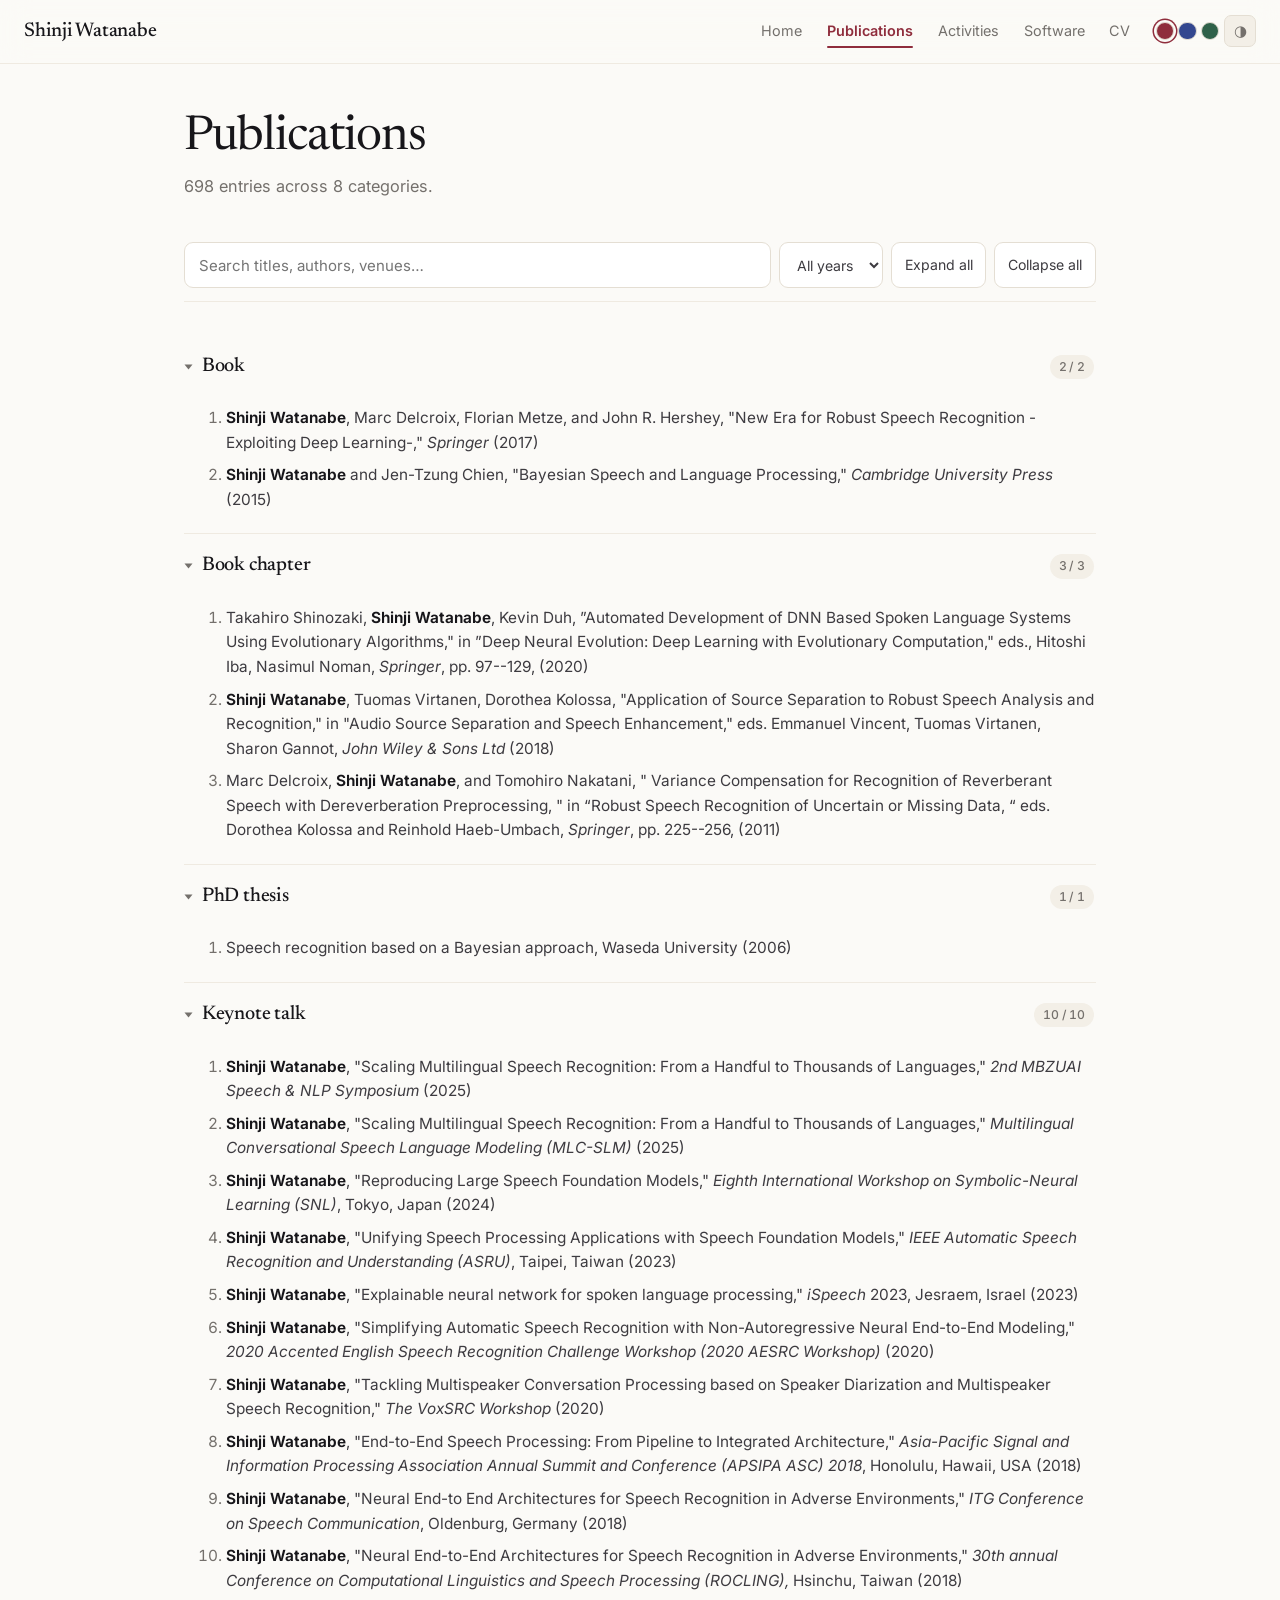
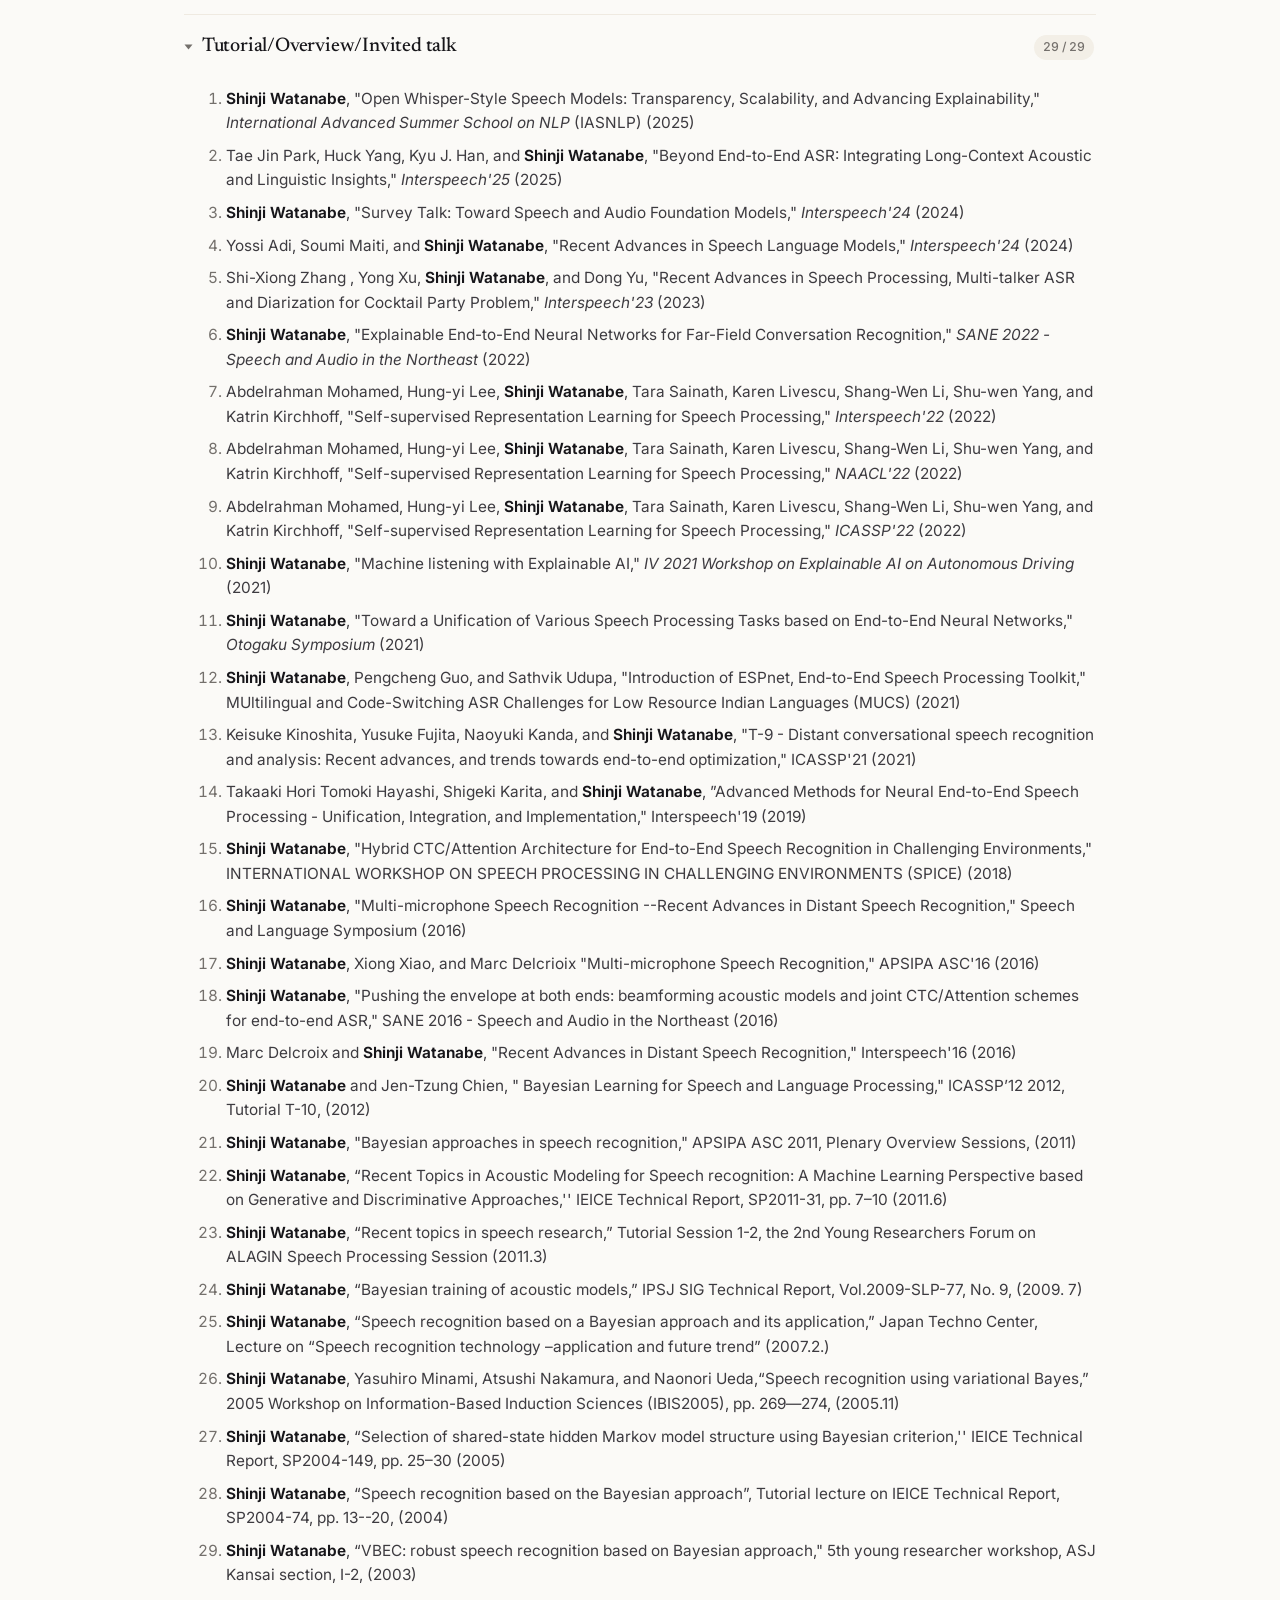
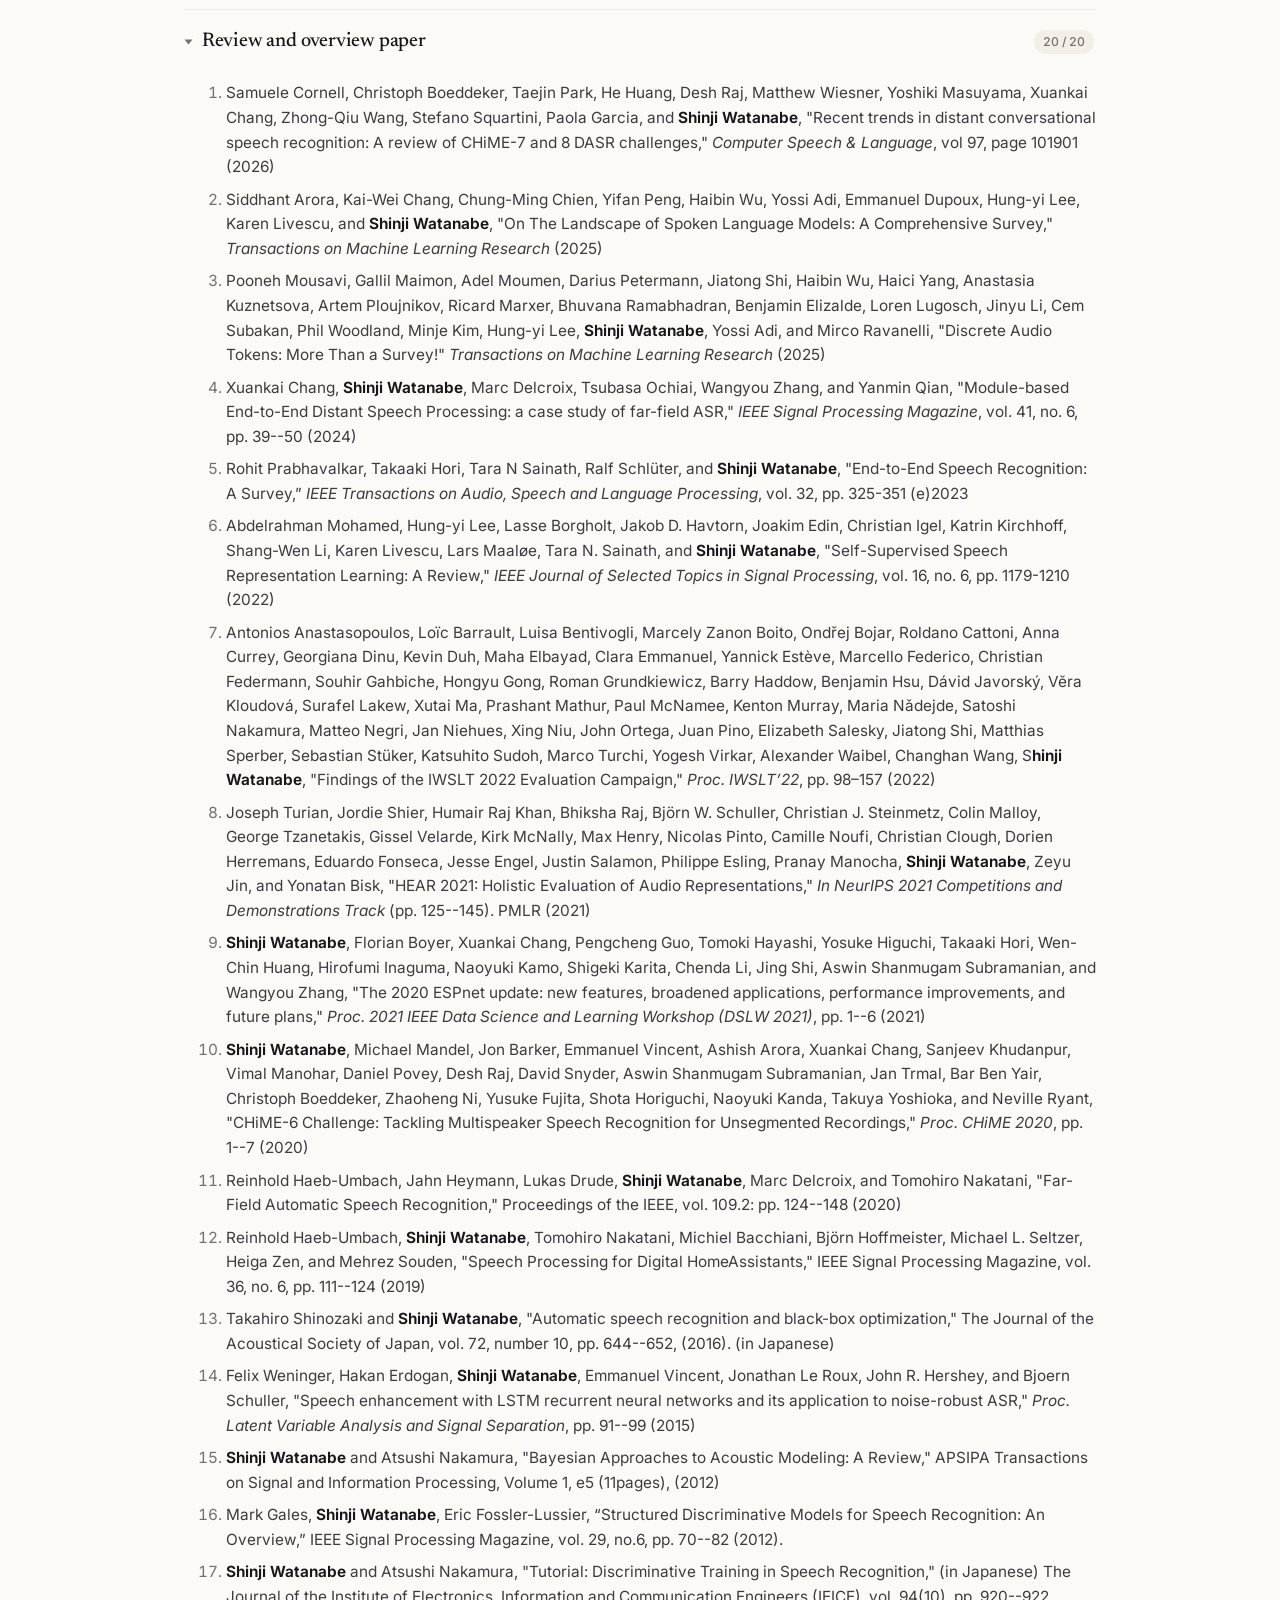
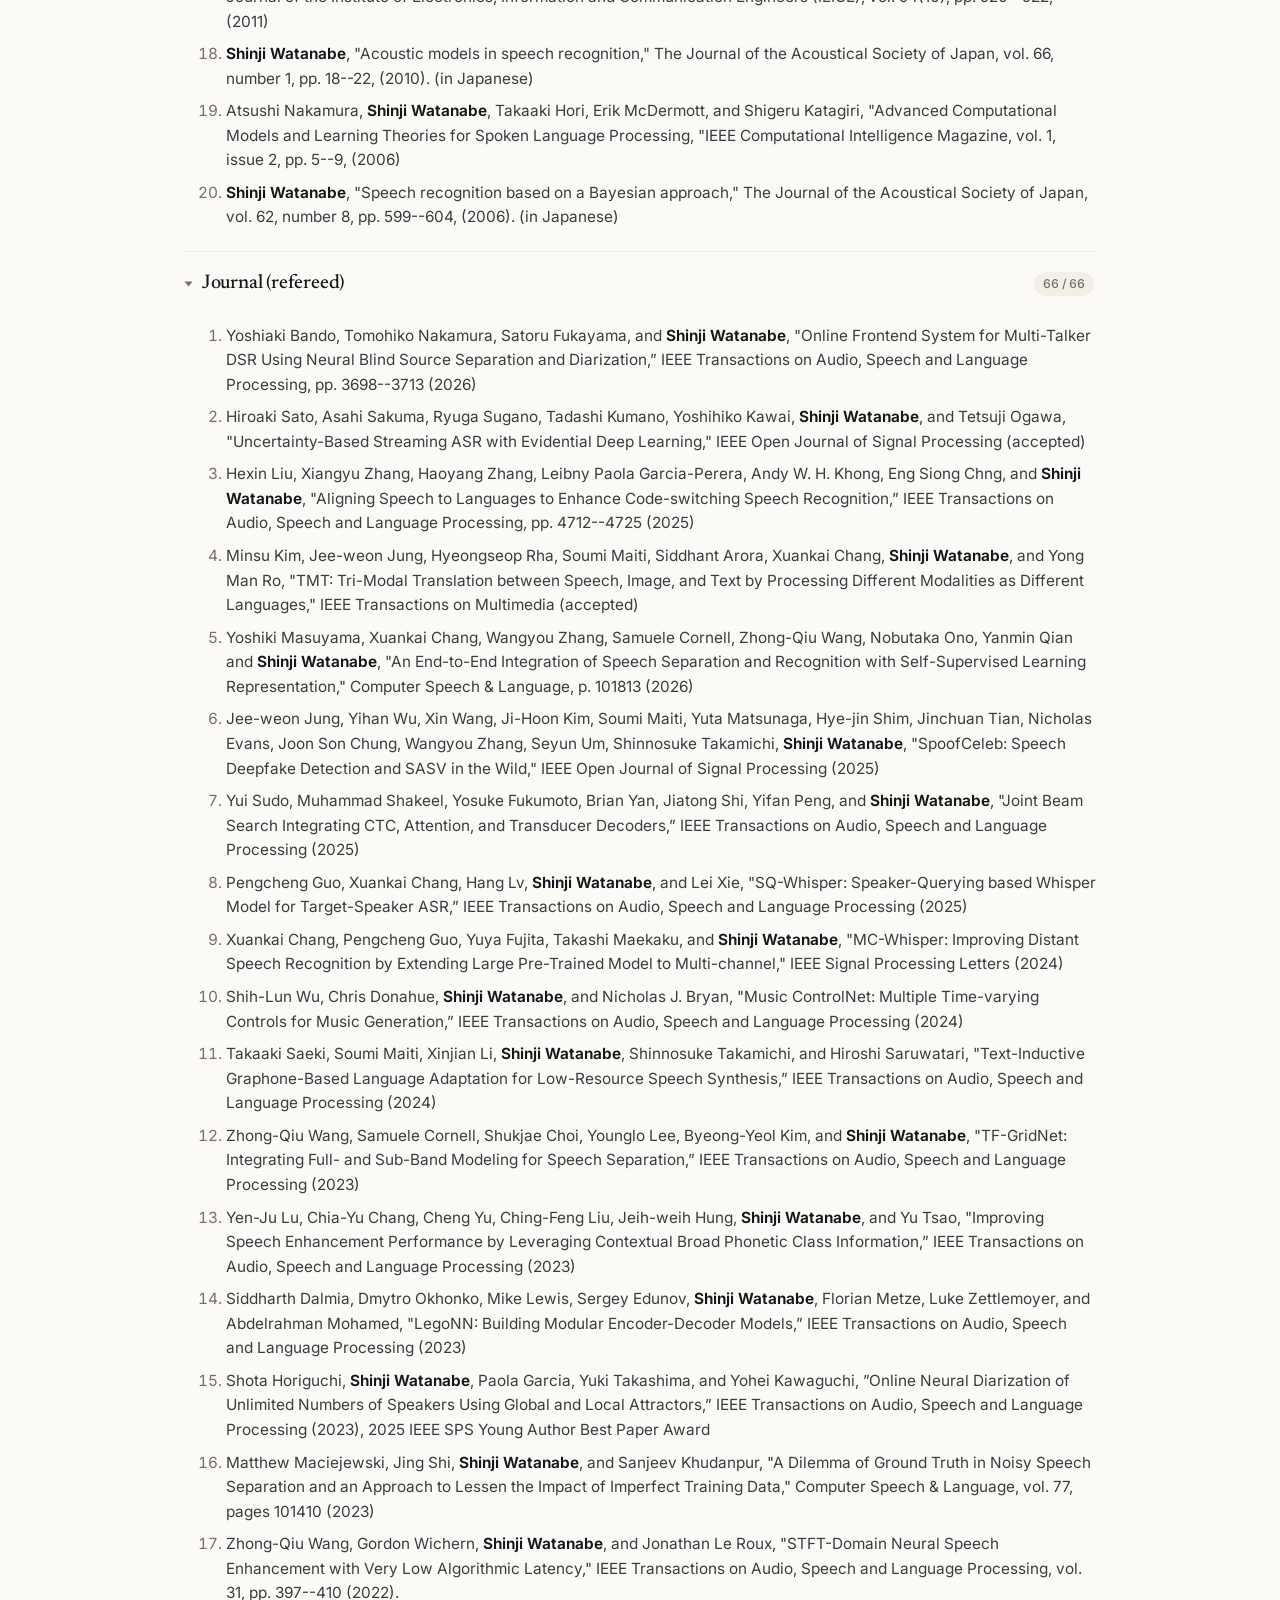
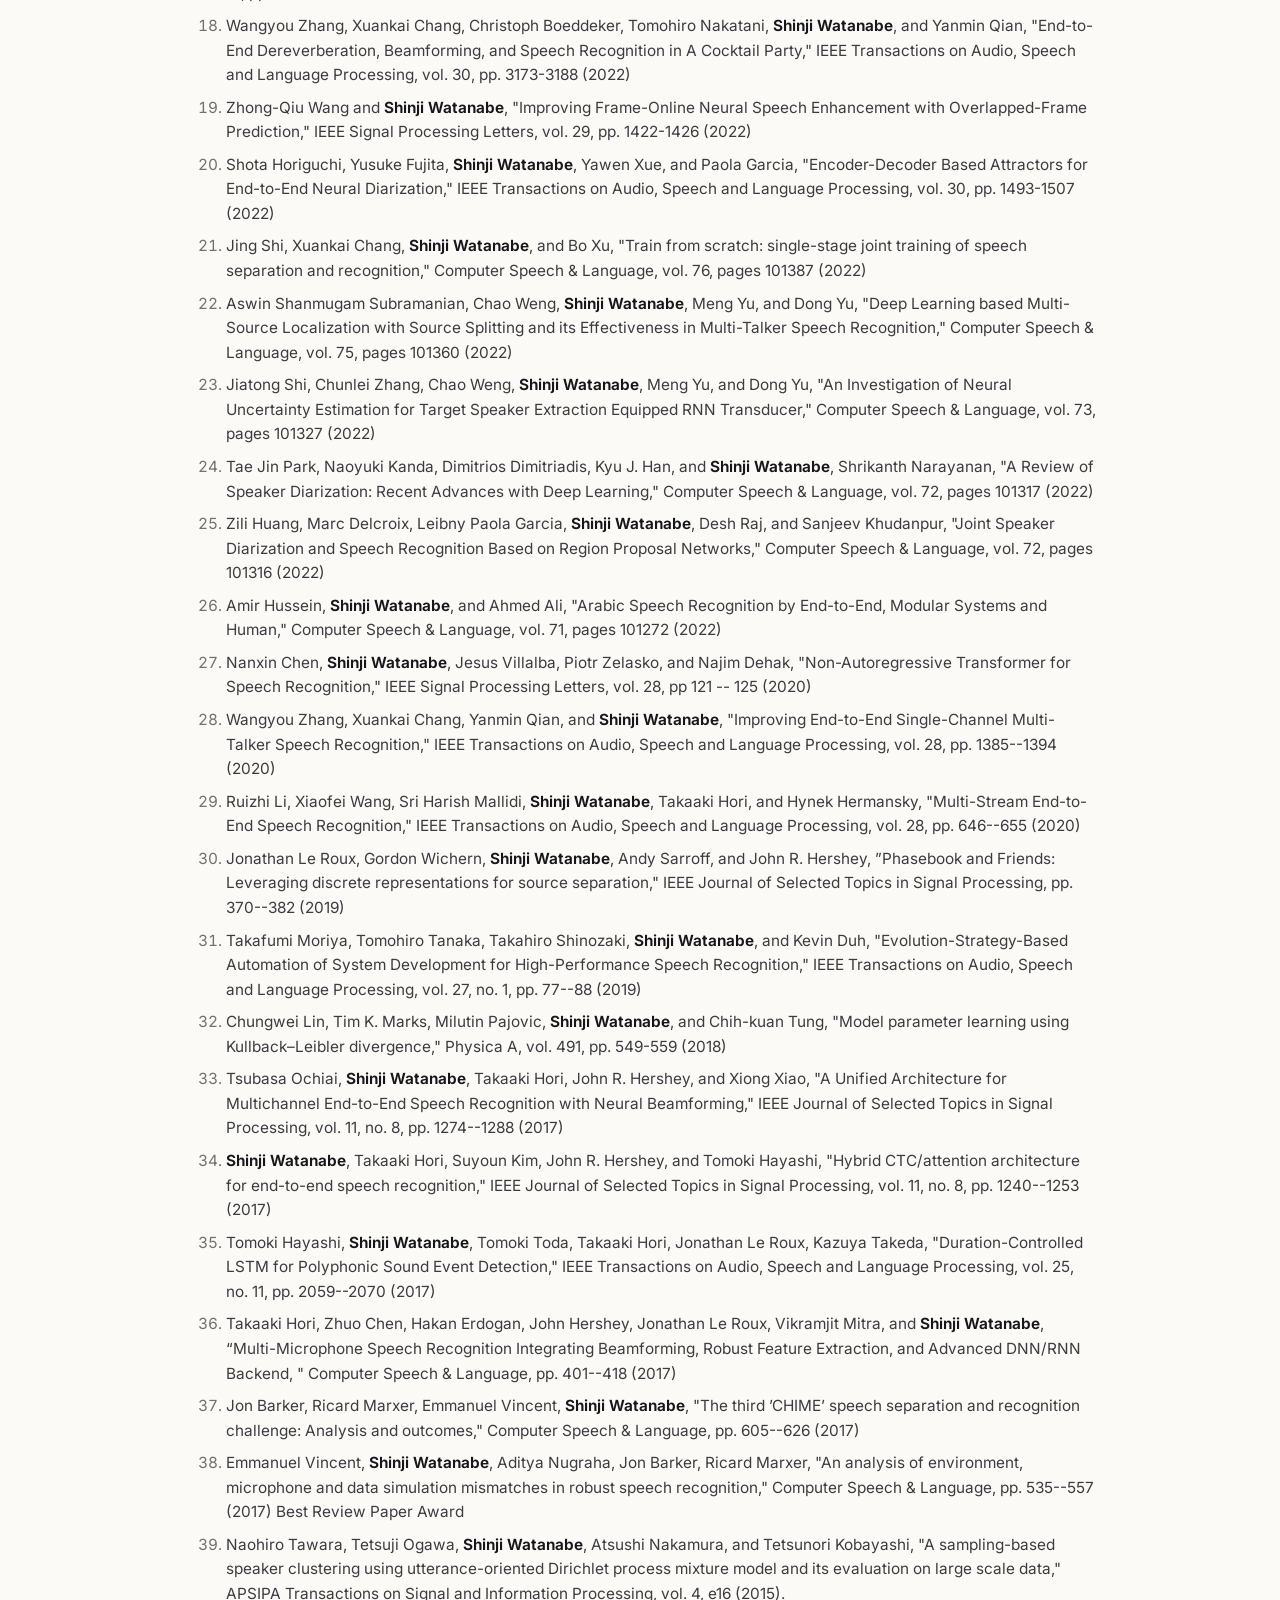
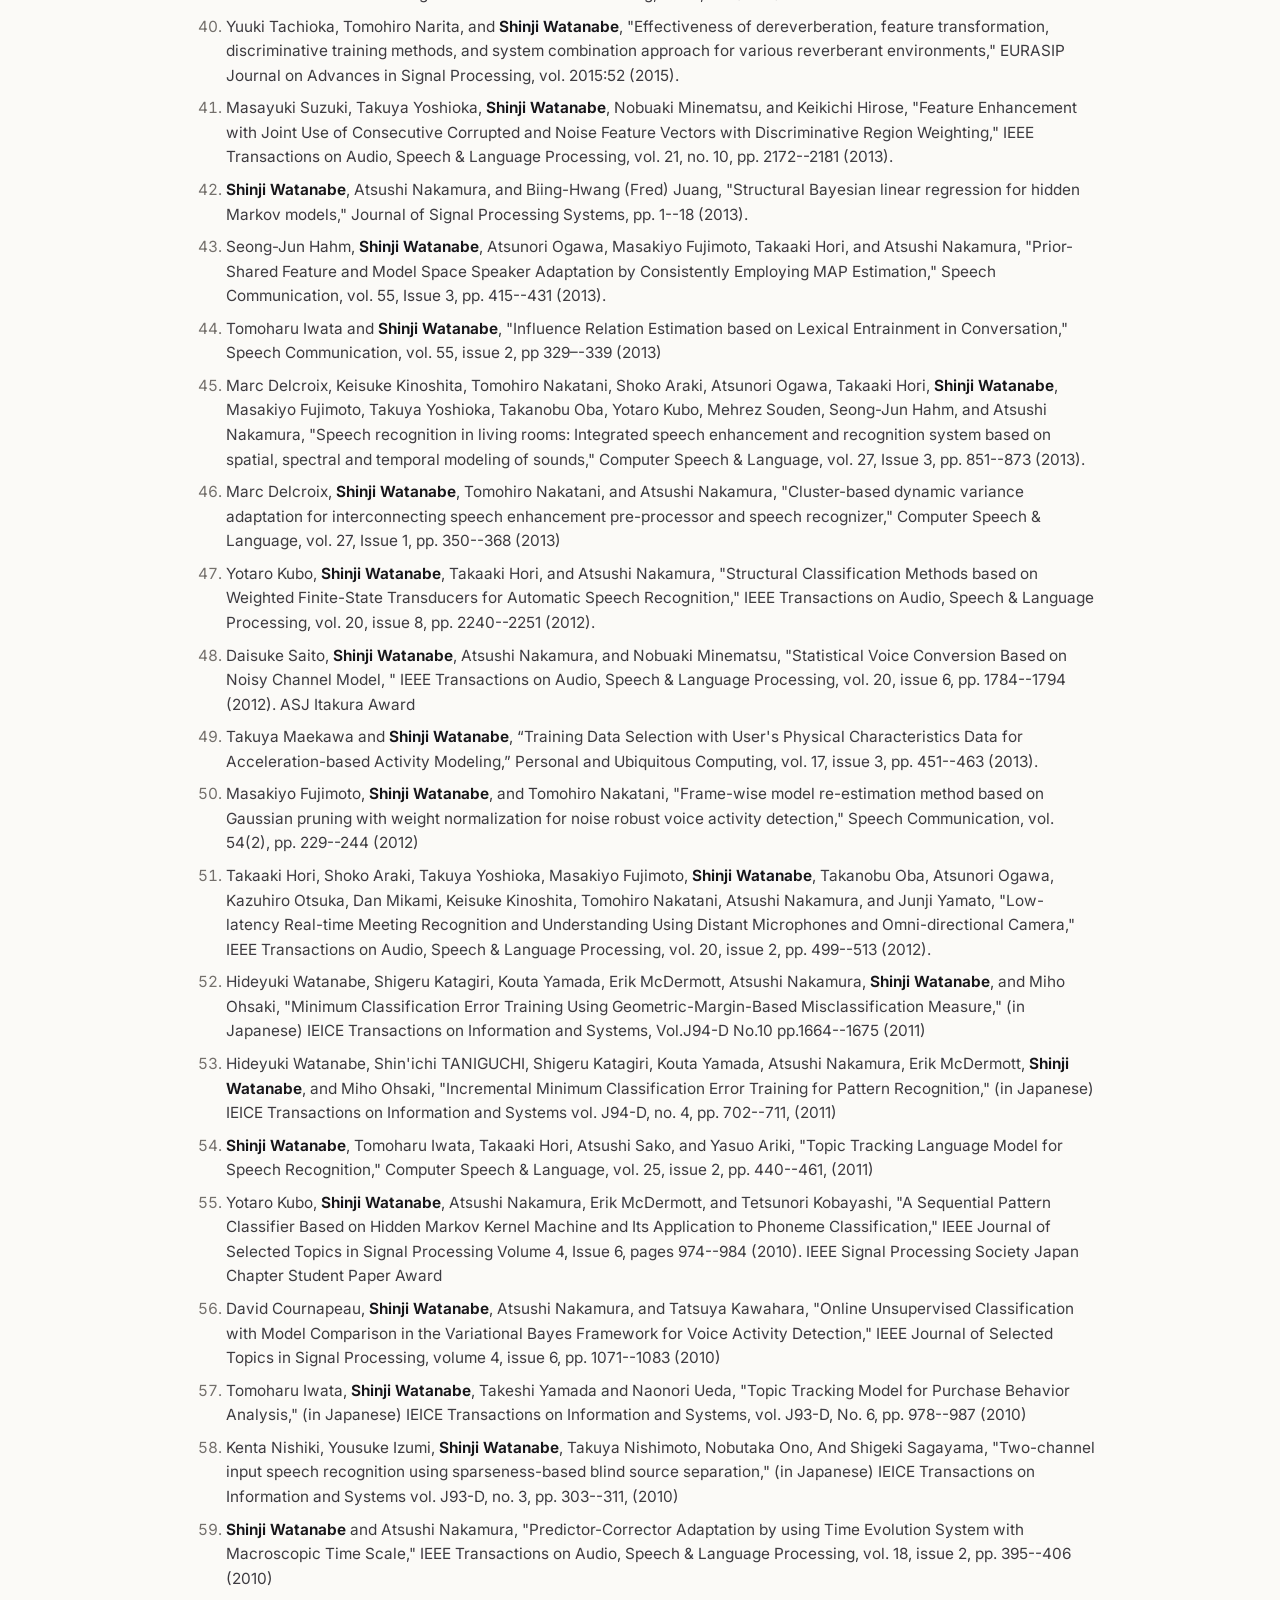
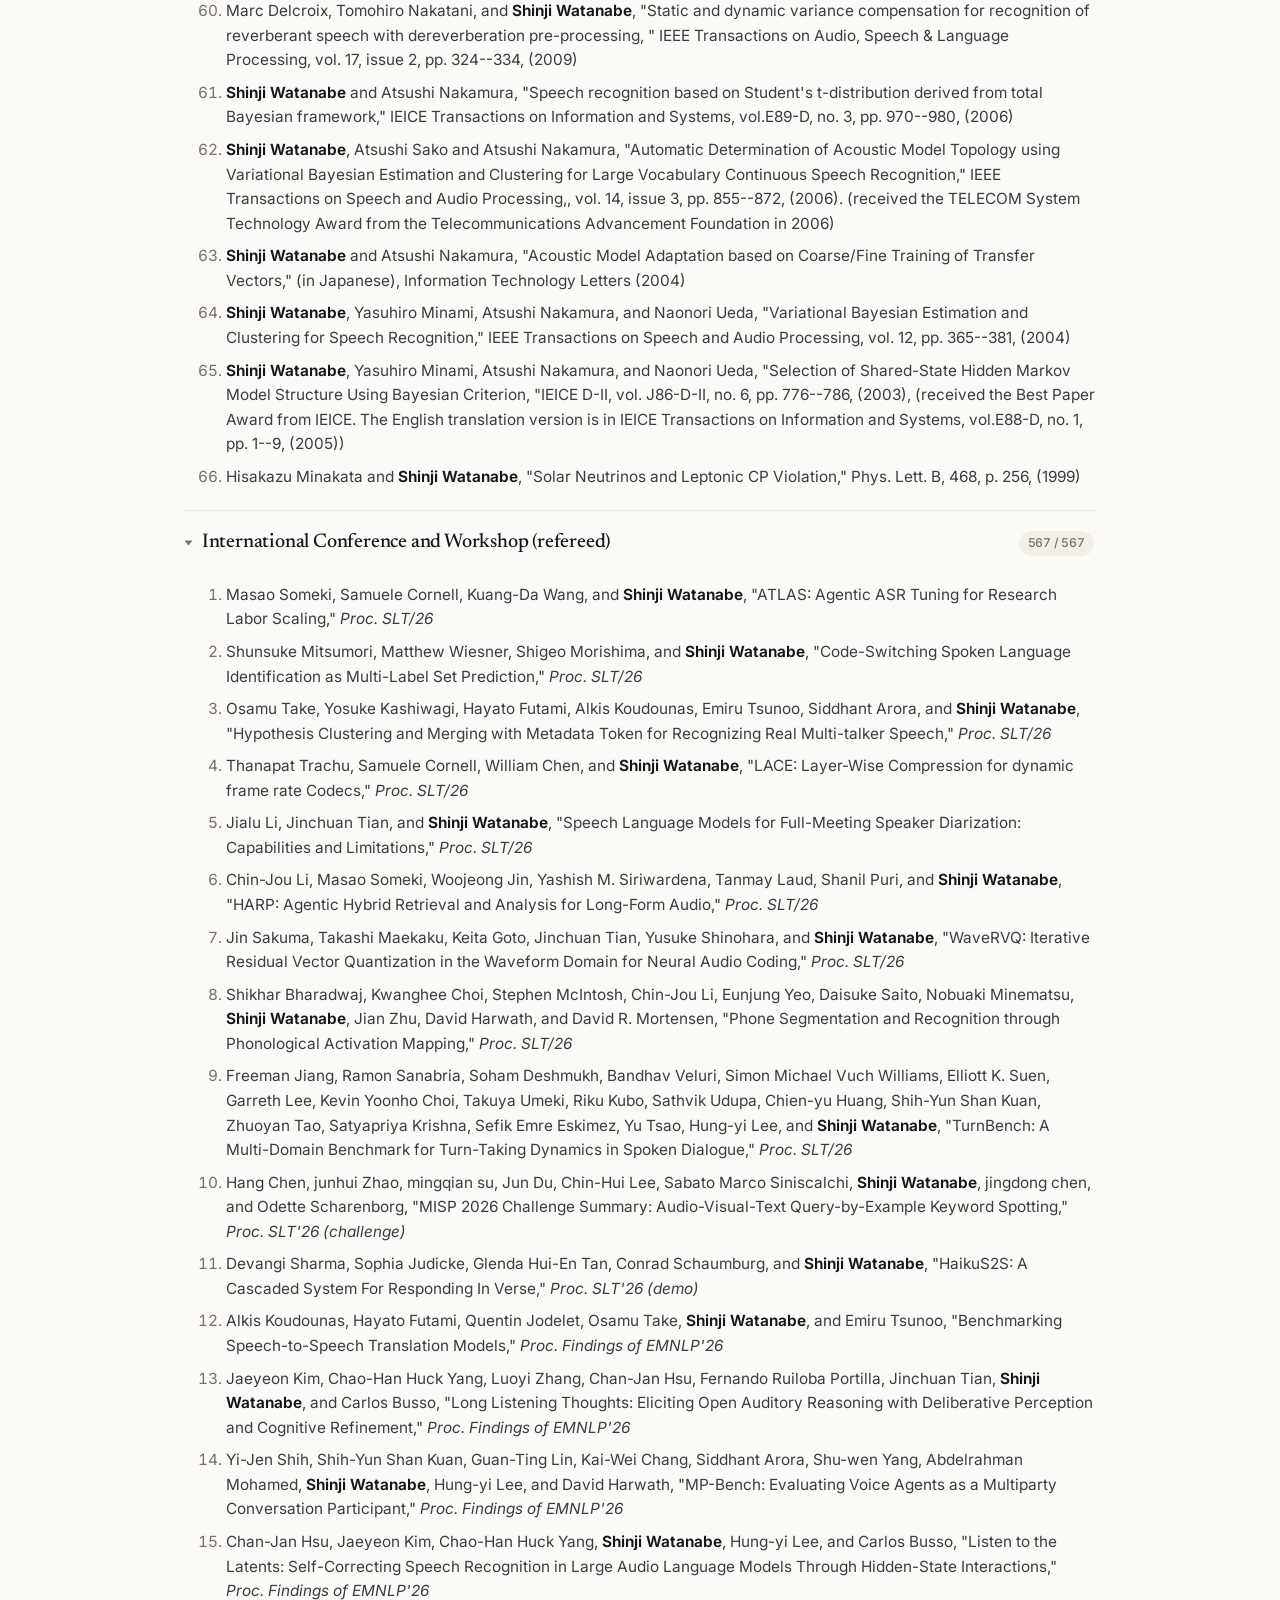
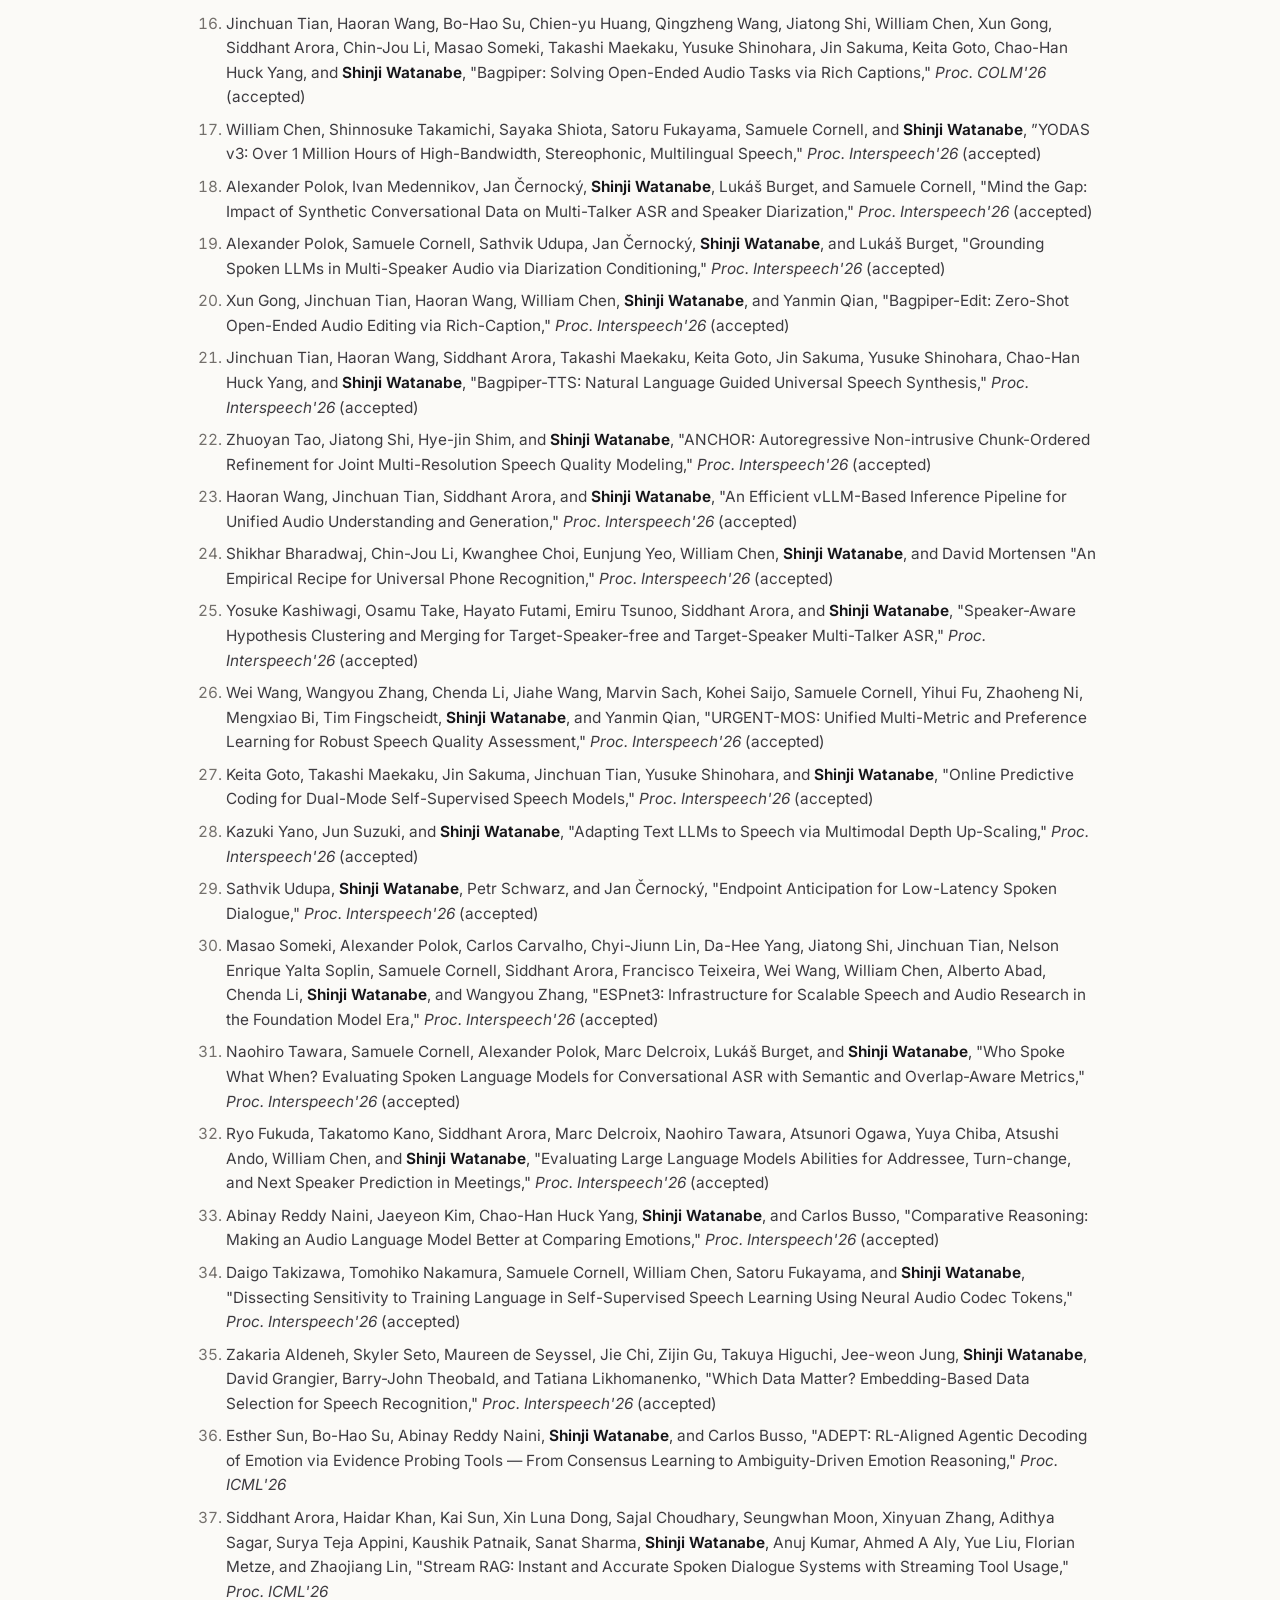
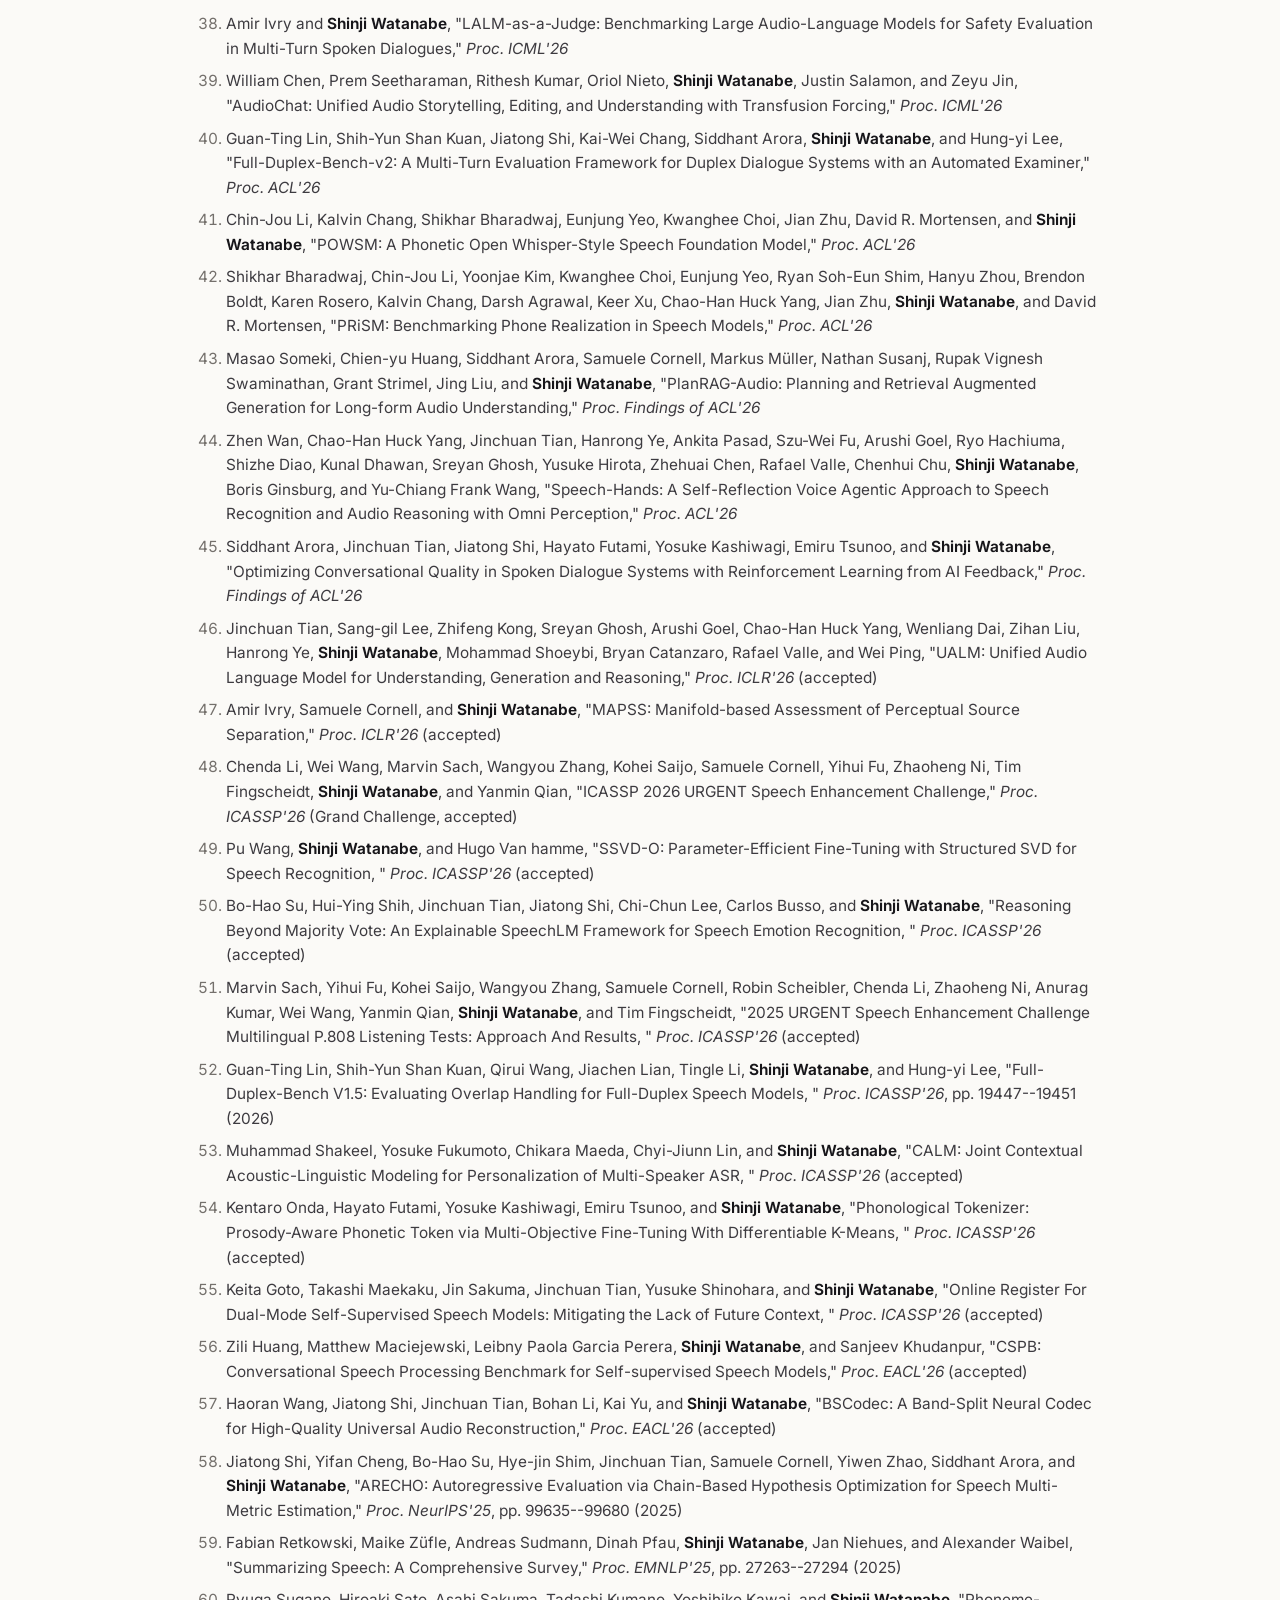
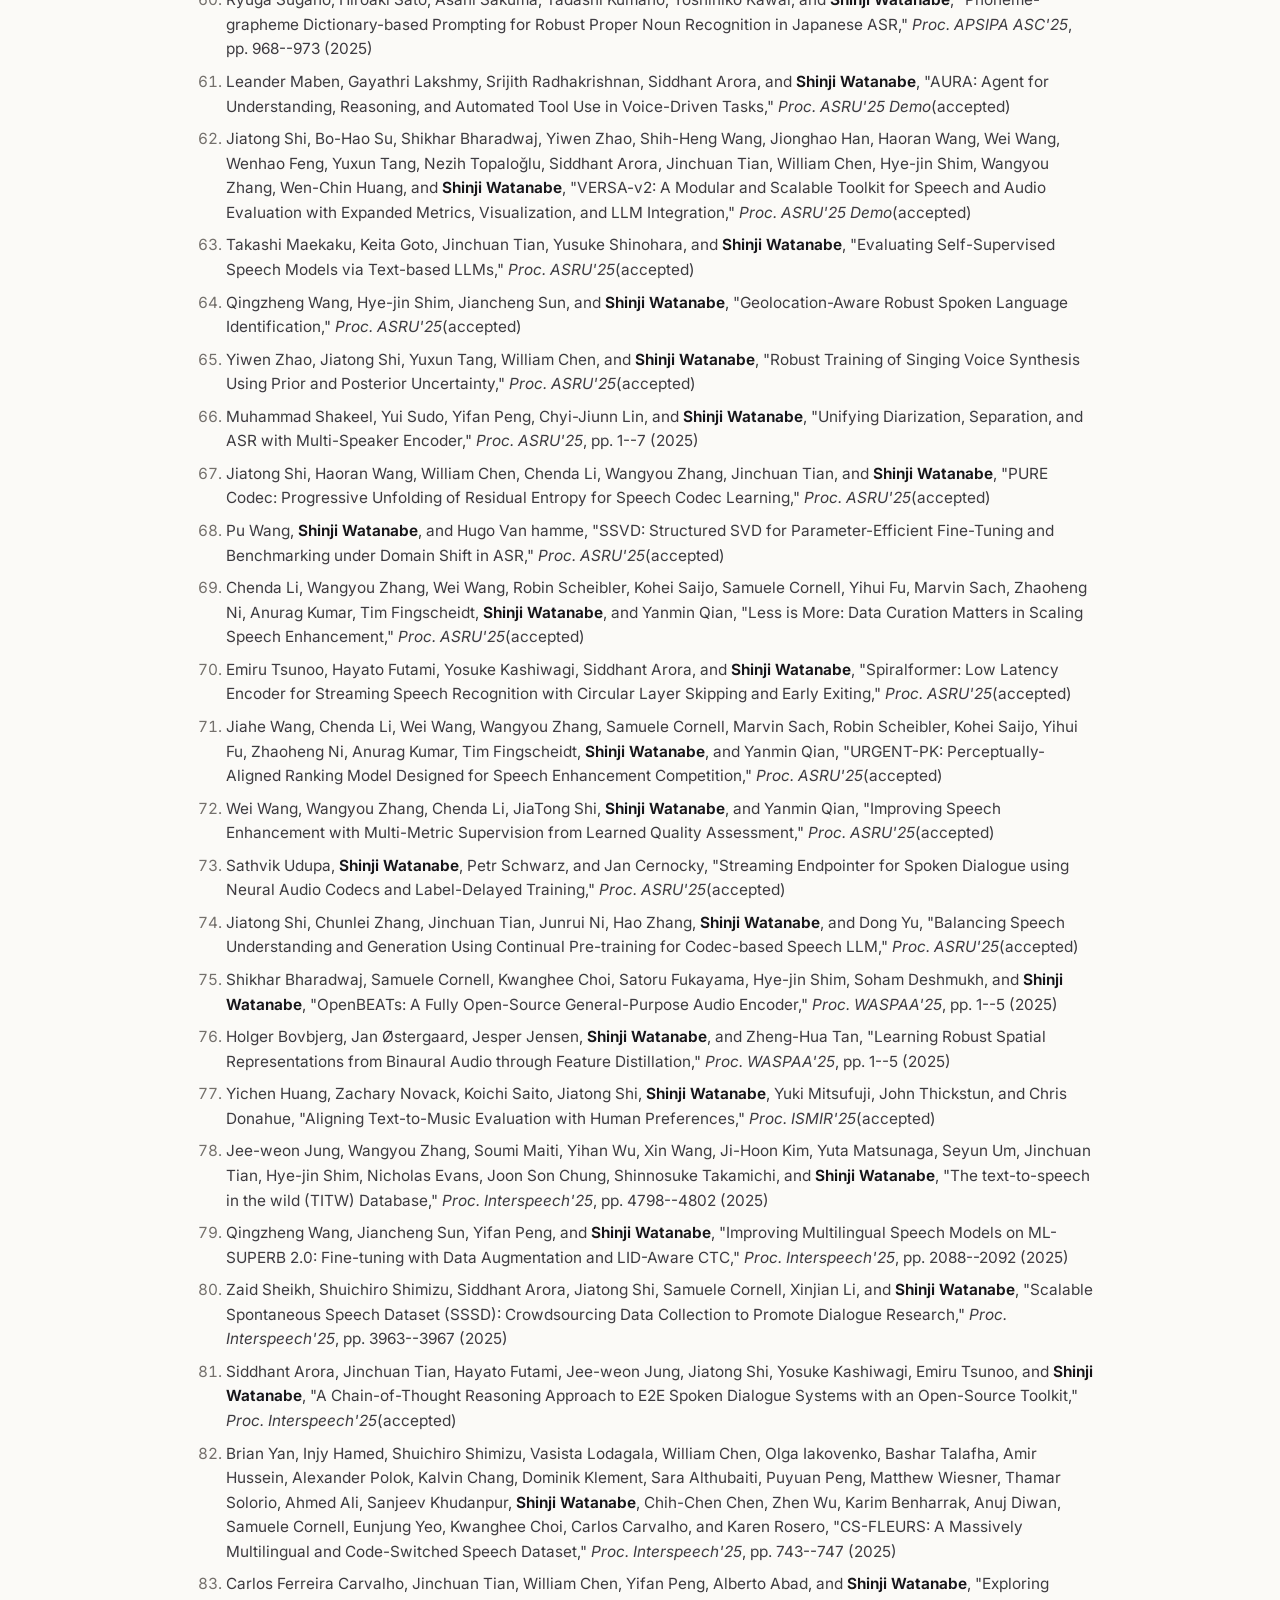
==== commit a8feae6c: "Correct 16 titles and italicise every proceedings name Titles: 16 entries differed from the publishe" ====
--- a/docs/publications.html
+++ b/docs/publications.html
@@ -128,7 +128,7 @@
         <li data-year="2022">Abdelrahman Mohamed, Hung-yi Lee, <strong>Shinji Watanabe</strong>, Tara Sainath, Karen Livescu, Shang-Wen Li, Shu-wen Yang, and Katrin Kirchhoff, "Self-supervised Representation Learning for Speech Processing," <em>NAACL'22</em> (2022)</li>
         <li data-year="2022">Abdelrahman Mohamed, Hung-yi Lee, <strong>Shinji Watanabe</strong>, Tara Sainath, Karen Livescu, Shang-Wen Li, Shu-wen Yang, and Katrin Kirchhoff, "Self-supervised Representation Learning for Speech Processing," <em>ICASSP'22</em> (2022)</li>
         <li data-year="2021"><strong>Shinji Watanabe</strong>, "Machine listening with Explainable AI," <em>IV 2021 Workshop on Explainable AI on Autonomous Driving</em> (2021)</li>
-        <li data-year="2021"><strong>Shinji Watanabe</strong>, "Toward Unification of Various Speech Processing Applications based on End-to-End Neural Networks," <em>Otogaku Symposium</em> (2021)</li>
+        <li data-year="2021"><strong>Shinji Watanabe</strong>, "Toward a Unification of Various Speech Processing Tasks based on End-to-End Neural Networks," <em>Otogaku Symposium</em> (2021)</li>
         <li data-year="2021"><strong>Shinji Watanabe</strong>, Pengcheng Guo, and Sathvik Udupa, "Introduction of ESPnet, End-to-End Speech Processing Toolkit," MUltilingual and Code-Switching ASR Challenges for Low Resource Indian Languages (MUCS) (2021)</li>
         <li data-year="2021">Keisuke Kinoshita, Yusuke Fujita, Naoyuki Kanda, and <strong>Shinji Watanabe</strong>, "T-9 - Distant conversational speech recognition and analysis: Recent advances, and trends towards end-to-end optimization," ICASSP'21 (2021)</li>
         <li data-year="2019">Takaaki Hori Tomoki Hayashi, Shigeki Karita, and <strong>Shinji Watanabe</strong>, ”Advanced Methods for Neural End-to-End Speech Processing - Unification, Integration, and Implementation," Interspeech'19 (2019)</li>
@@ -162,14 +162,14 @@
         <li data-year="2022">Abdelrahman Mohamed, Hung-yi Lee, Lasse Borgholt, Jakob D. Havtorn, Joakim Edin, Christian Igel, Katrin Kirchhoff, Shang-Wen Li, Karen Livescu, Lars Maaløe, Tara N. Sainath, and <strong>Shinji Watanabe</strong>, "Self-Supervised Speech Representation Learning: A Review," <em>IEEE Journal of Selected Topics in Signal Processing</em>, vol. 16, no. 6, pp. 1179-1210 (2022)</li>
         <li data-year="2022">Antonios Anastasopoulos, Loïc Barrault, Luisa Bentivogli, Marcely Zanon Boito, Ondřej Bojar, Roldano Cattoni, Anna Currey, Georgiana Dinu, Kevin Duh, Maha Elbayad, Clara Emmanuel, Yannick Estève, Marcello Federico, Christian Federmann, Souhir Gahbiche, Hongyu Gong, Roman Grundkiewicz, Barry Haddow, Benjamin Hsu, Dávid Javorský, Vĕra Kloudová, Surafel Lakew, Xutai Ma, Prashant Mathur, Paul McNamee, Kenton Murray, Maria Nǎdejde, Satoshi Nakamura, Matteo Negri, Jan Niehues, Xing Niu, John Ortega, Juan Pino, Elizabeth Salesky, Jiatong Shi, Matthias Sperber, Sebastian Stüker, Katsuhito Sudoh, Marco Turchi, Yogesh Virkar, Alexander Waibel, Changhan Wang, S<strong>hinji Watanabe</strong>, "Findings of the IWSLT 2022 Evaluation Campaign," <em>Proc. IWSLT’22</em>, pp. 98–157 (2022)</li>
         <li data-year="2021">Joseph Turian, Jordie Shier, Humair Raj Khan, Bhiksha Raj, Björn W. Schuller, Christian J. Steinmetz, Colin Malloy, George Tzanetakis, Gissel Velarde, Kirk McNally, Max Henry, Nicolas Pinto, Camille Noufi, Christian Clough, Dorien Herremans, Eduardo Fonseca, Jesse Engel, Justin Salamon, Philippe Esling, Pranay Manocha, <strong>Shinji Watanabe</strong>, Zeyu Jin, and Yonatan Bisk, "HEAR 2021: Holistic Evaluation of Audio Representations," <em>In NeurIPS 2021 Competitions and Demonstrations Track</em> (pp. 125--145). PMLR (2021)</li>
-        <li data-year="2021"><strong>Shinji Watanabe</strong>, Florian Boyer, Xuankai Chang, Pengcheng Guo, Tomoki Hayashi, Yosuke Higuchi, Takaaki Hori, Wen-Chin Huang, Hirofumi Inaguma, Naoyuki Kamo, Shigeki Karita, Chenda Li, Jing Shi, Aswin Shanmugam Subramanian, and Wangyou Zhang, "The 2020 ESPnet update: new features, broadened applications, performance improvements, and future plans," Proc. 2021 IEEE Data Science and Learning Workshop (DSLW 2021), pp. 1--6 (2021)</li>
-        <li data-year="2020"><strong>Shinji Watanabe</strong>, Michael Mandel, Jon Barker, Emmanuel Vincent, Ashish Arora, Xuankai Chang, Sanjeev Khudanpur, Vimal Manohar, Daniel Povey, Desh Raj, David Snyder, Aswin Shanmugam Subramanian, Jan Trmal, Bar Ben Yair, Christoph Boeddeker, Zhaoheng Ni, Yusuke Fujita, Shota Horiguchi, Naoyuki Kanda, Takuya Yoshioka, and Neville Ryant, "CHiME-6 Challenge: Tackling Multispeaker Speech Recognition for Unsegmented Recordings," Proc. CHiME 2020, pp. 1--7 (2020)</li>
+        <li data-year="2021"><strong>Shinji Watanabe</strong>, Florian Boyer, Xuankai Chang, Pengcheng Guo, Tomoki Hayashi, Yosuke Higuchi, Takaaki Hori, Wen-Chin Huang, Hirofumi Inaguma, Naoyuki Kamo, Shigeki Karita, Chenda Li, Jing Shi, Aswin Shanmugam Subramanian, and Wangyou Zhang, "The 2020 ESPnet update: new features, broadened applications, performance improvements, and future plans," <em>Proc. 2021 IEEE Data Science and Learning Workshop (DSLW 2021)</em>, pp. 1--6 (2021)</li>
+        <li data-year="2020"><strong>Shinji Watanabe</strong>, Michael Mandel, Jon Barker, Emmanuel Vincent, Ashish Arora, Xuankai Chang, Sanjeev Khudanpur, Vimal Manohar, Daniel Povey, Desh Raj, David Snyder, Aswin Shanmugam Subramanian, Jan Trmal, Bar Ben Yair, Christoph Boeddeker, Zhaoheng Ni, Yusuke Fujita, Shota Horiguchi, Naoyuki Kanda, Takuya Yoshioka, and Neville Ryant, "CHiME-6 Challenge: Tackling Multispeaker Speech Recognition for Unsegmented Recordings," <em>Proc. CHiME 2020</em>, pp. 1--7 (2020)</li>
         <li data-year="2020">Reinhold Haeb-Umbach, Jahn Heymann, Lukas Drude, <strong>Shinji Watanabe</strong>, Marc Delcroix, and Tomohiro Nakatani, "Far-Field Automatic Speech Recognition," Proceedings of the IEEE, vol. 109.2: pp. 124--148 (2020)</li>
         <li data-year="2019">Reinhold Haeb-Umbach, <strong>Shinji Watanabe</strong>, Tomohiro Nakatani, Michiel Bacchiani, Björn Hoffmeister, Michael L. Seltzer, Heiga Zen, and Mehrez Souden, "Speech Processing for Digital HomeAssistants," IEEE Signal Processing Magazine, vol. 36, no. 6, pp. 111--124 (2019)</li>
         <li data-year="2016">Takahiro Shinozaki and <strong>Shinji Watanabe</strong>, "Automatic speech recognition and black-box optimization," The Journal of the Acoustical Society of Japan, vol. 72, number 10, pp. 644--652, (2016). (in Japanese)</li>
-        <li data-year="2015">Felix Weninger, Hakan Erdogan, <strong>Shinji Watanabe</strong>, Emmanuel Vincent, Jonathan Le Roux, John R. Hershey, and Bjoern Schuller, "Speech enhancement with LSTM recurrent neural networks and its application to noise-robust ASR," Proc. Latent Variable Analysis and Signal Separation, pp. 91--99 (2015)</li>
+        <li data-year="2015">Felix Weninger, Hakan Erdogan, <strong>Shinji Watanabe</strong>, Emmanuel Vincent, Jonathan Le Roux, John R. Hershey, and Bjoern Schuller, "Speech enhancement with LSTM recurrent neural networks and its application to noise-robust ASR," <em>Proc. Latent Variable Analysis and Signal Separation</em>, pp. 91--99 (2015)</li>
         <li data-year="2012"><strong>Shinji Watanabe</strong> and Atsushi Nakamura, "Bayesian Approaches to Acoustic Modeling: A Review," APSIPA Transactions on Signal and Information Processing, Volume 1, e5 (11pages), (2012)</li>
-        <li data-year="2012">Mark Gales, <strong>Shinji Watanabe</strong>, Eric Fossler-Lussier, “Structured Discriminative Models for Speech Recognition,” IEEE Signal Processing Magazine, vol. 29, no.6, pp. 70--82 (2012).</li>
+        <li data-year="2012">Mark Gales, <strong>Shinji Watanabe</strong>, Eric Fossler-Lussier, “Structured Discriminative Models for Speech Recognition: An Overview,” IEEE Signal Processing Magazine, vol. 29, no.6, pp. 70--82 (2012).</li>
         <li data-year="2011"><strong>Shinji Watanabe</strong> and Atsushi Nakamura, "Tutorial: Discriminative Training in Speech Recognition," (in Japanese) The Journal of the Institute of Electronics, Information and Communication Engineers (IEICE), vol. 94(10), pp. 920--922, (2011)</li>
         <li data-year="2010"><strong>Shinji Watanabe</strong>, "Acoustic models in speech recognition," The Journal of the Acoustical Society of Japan, vol. 66, number 1, pp. 18--22, (2010). (in Japanese)</li>
         <li data-year="2006">Atsushi Nakamura, <strong>Shinji Watanabe</strong>, Takaaki Hori, Erik McDermott, and Shigeru Katagiri, "Advanced Computational Models and Learning Theories for Spoken Language Processing, "IEEE Computational Intelligence Magazine, vol. 1, issue 2, pp. 5--9, (2006)</li>
@@ -235,10 +235,10 @@
         <li data-year="2011">Hideyuki Watanabe, Shigeru Katagiri, Kouta Yamada, Erik McDermott, Atsushi Nakamura, <strong>Shinji Watanabe</strong>, and Miho Ohsaki, "Minimum Classification Error Training Using Geometric-Margin-Based Misclassification Measure," (in Japanese) IEICE Transactions on Information and Systems, Vol.J94-D No.10 pp.1664--1675 (2011)</li>
         <li data-year="2011">Hideyuki Watanabe, Shin'ichi TANIGUCHI, Shigeru Katagiri, Kouta Yamada, Atsushi Nakamura, Erik McDermott, <strong>Shinji Watanabe</strong>, and Miho Ohsaki, "Incremental Minimum Classification Error Training for Pattern Recognition," (in Japanese) IEICE Transactions on Information and Systems vol. J94-D, no. 4, pp. 702--711, (2011)</li>
         <li data-year="2011"><strong>Shinji Watanabe</strong>, Tomoharu Iwata, Takaaki Hori, Atsushi Sako, and Yasuo Ariki, "Topic Tracking Language Model for Speech Recognition," Computer Speech &amp; Language, vol. 25, issue 2, pp. 440--461, (2011)</li>
-        <li data-year="2010">Yotaro Kubo, <strong>Shinji Watanabe</strong>, Atsushi Nakamura, Erik McDermott, and Tetsunori Kobayashi, "A Sequential Pattern Classifier Based on Hidden Markov Kernel Machine and Its Application to Phoneme Recognition," IEEE Journal of Selected Topics in Signal Processing Volume 4, Issue 6, pages 974--984 (2010). IEEE Signal Processing Society Japan Chapter Student Paper Award</li>
+        <li data-year="2010">Yotaro Kubo, <strong>Shinji Watanabe</strong>, Atsushi Nakamura, Erik McDermott, and Tetsunori Kobayashi, "A Sequential Pattern Classifier Based on Hidden Markov Kernel Machine and Its Application to Phoneme Classification," IEEE Journal of Selected Topics in Signal Processing Volume 4, Issue 6, pages 974--984 (2010). IEEE Signal Processing Society Japan Chapter Student Paper Award</li>
         <li data-year="2010">David Cournapeau, <strong>Shinji Watanabe</strong>, Atsushi Nakamura, and Tatsuya Kawahara, "Online Unsupervised Classification with Model Comparison in the Variational Bayes Framework for Voice Activity Detection," IEEE Journal of Selected Topics in Signal Processing, volume 4, issue 6, pp. 1071--1083 (2010)</li>
         <li data-year="2010">Tomoharu Iwata, <strong>Shinji Watanabe</strong>, Takeshi Yamada and Naonori Ueda, "Topic Tracking Model for Purchase Behavior Analysis," (in Japanese) IEICE Transactions on Information and Systems, vol. J93-D, No. 6, pp. 978--987 (2010)</li>
-        <li data-year="2010">Kenta Nishiki, Yousuke Izumi, <strong>Shinji Watanabe</strong>, Takuya Nishimoto, Nobutaka Ono, And Shigeki Sagayama, "Stereo-input speech recognition using sparseness-based blind source separation," (in Japanese) IEICE Transactions on Information and Systems vol. J93-D, no. 3, pp. 303--311, (2010)</li>
+        <li data-year="2010">Kenta Nishiki, Yousuke Izumi, <strong>Shinji Watanabe</strong>, Takuya Nishimoto, Nobutaka Ono, And Shigeki Sagayama, "Two-channel input speech recognition using sparseness-based blind source separation," (in Japanese) IEICE Transactions on Information and Systems vol. J93-D, no. 3, pp. 303--311, (2010)</li>
         <li data-year="2010"><strong>Shinji Watanabe</strong> and Atsushi Nakamura, "Predictor-Corrector Adaptation by using Time Evolution System with Macroscopic Time Scale," IEEE Transactions on Audio, Speech &amp; Language Processing, vol. 18, issue 2, pp. 395--406 (2010)</li>
         <li data-year="2009">Marc Delcroix, Tomohiro Nakatani, and <strong>Shinji Watanabe</strong>, "Static and dynamic variance compensation for recognition of reverberant speech with dereverberation pre-processing, " IEEE Transactions on Audio, Speech &amp; Language Processing, vol. 17, issue 2, pp. 324--334, (2009)</li>
         <li data-year="2006"><strong>Shinji Watanabe</strong> and Atsushi Nakamura, "Speech recognition based on Student's t-distribution derived from total Bayesian framework," IEICE Transactions on Information and Systems, vol.E89-D, no. 3, pp. 970--980, (2006)</li>
@@ -311,233 +311,233 @@
         <li data-year="">Keita Goto, Takashi Maekaku, Jin Sakuma, Jinchuan Tian, Yusuke Shinohara, and <strong>Shinji Watanabe</strong>, "Online Register For Dual-Mode Self-Supervised Speech Models: Mitigating the Lack of Future Context, " <em>Proc. ICASSP'26</em> (accepted)</li>
         <li data-year="">Zili Huang, Matthew Maciejewski, Leibny Paola Garcia Perera, <strong>Shinji Watanabe</strong>, and Sanjeev Khudanpur, "CSPB: Conversational Speech Processing Benchmark for Self-supervised Speech Models," <em>Proc. EACL'26</em> (accepted)</li>
         <li data-year="">Haoran Wang, Jiatong Shi, Jinchuan Tian, Bohan Li, Kai Yu, and <strong>Shinji Watanabe</strong>, "BSCodec: A Band-Split Neural Codec for High-Quality Universal Audio Reconstruction," <em>Proc. EACL'26</em> (accepted)</li>
-        <li data-year="2025">Jiatong Shi, Yifan Cheng, Bo-Hao Su, Hye-jin Shim, Jinchuan Tian, Samuele Cornell, Yiwen Zhao, Siddhant Arora, and <strong>Shinji Watanabe</strong>, "ARECHO: Autoregressive Evaluation via Chain-Based Hypothesis Optimization for Speech Multi-Metric Estimation," Proc. NeurIPS'25, pp. 99635--99680 (2025)</li>
-        <li data-year="2025">Fabian Retkowski, Maike Züfle, Andreas Sudmann, Dinah Pfau, <strong>Shinji Watanabe</strong>, Jan Niehues, and Alexander Waibel, "Summarizing Speech: A Comprehensive Survey," Proc. EMNLP'25, pp. 27263--27294 (2025)</li>
-        <li data-year="2025">Ryuga Sugano, Hiroaki Sato, Asahi Sakuma, Tadashi Kumano, Yoshihiko Kawai, and <strong>Shinji Watanabe</strong>, "Phoneme-grapheme Dictionary-based Prompting for Robust Proper Noun Recognition in Japanese ASR," Proc. APSIPA ASC'25, pp. 968--973 (2025)</li>
-        <li data-year="">Leander Maben, Gayathri Lakshmy, Srijith Radhakrishnan, Siddhant Arora, and <strong>Shinji Watanabe</strong>, "AURA: Agent for Understanding, Reasoning, and Automated Tool Use in Voice-Driven Tasks," Proc. ASRU'25 Demo (accepted)</li>
-        <li data-year="">Jiatong Shi, Bo-Hao Su, Shikhar Bharadwaj, Yiwen Zhao, Shih-Heng Wang, Jionghao Han, Haoran Wang, Wei Wang, Wenhao Feng, Yuxun Tang, Nezih Topaloğlu, Siddhant Arora, Jinchuan Tian, William Chen, Hye-jin Shim, Wangyou Zhang, Wen-Chin Huang, and <strong>Shinji Watanabe</strong>, "VERSA-v2: A Modular and Scalable Toolkit for Speech and Audio Evaluation with Expanded Metrics, Visualization, and LLM Integration," Proc. ASRU'25 Demo (accepted)</li>
-        <li data-year="">Takashi Maekaku, Keita Goto, Jinchuan Tian, Yusuke Shinohara, and <strong>Shinji Watanabe</strong>, "Evaluating Self-Supervised Speech Models via Text-based LLMs," Proc. ASRU'25 (accepted)</li>
-        <li data-year="">Qingzheng Wang, Hye-jin Shim, Jiancheng Sun, and <strong>Shinji Watanabe</strong>, "Geolocation-Aware Robust Spoken Language Identification," Proc. ASRU'25 (accepted)</li>
-        <li data-year="">Yiwen Zhao, Jiatong Shi, Yuxun Tang, William Chen, and <strong>Shinji Watanabe</strong>, "Robust Training of Singing Voice Synthesis Using Prior and Posterior Uncertainty," Proc. ASRU'25 (accepted)</li>
-        <li data-year="2025">Muhammad Shakeel, Yui Sudo, Yifan Peng, Chyi-Jiunn Lin, and <strong>Shinji Watanabe</strong>, "Unifying Diarization, Separation, and ASR with Multi-Speaker Encoder," Proc. ASRU'25, pp. 1--7 (2025)</li>
-        <li data-year="">Jiatong Shi, Haoran Wang, William Chen, Chenda Li, Wangyou Zhang, Jinchuan Tian, and <strong>Shinji Watanabe</strong>, "PURE Codec: Progressive Unfolding of Residual Entropy for Speech Codec Learning," Proc. ASRU'25 (accepted)</li>
-        <li data-year="">Pu Wang, <strong>Shinji Watanabe</strong>, and Hugo Van hamme, "SSVD: Structured SVD for Parameter-Efficient Fine-Tuning and Benchmarking under Domain Shift in ASR," Proc. ASRU'25 (accepted)</li>
-        <li data-year="">Chenda Li, Wangyou Zhang, Wei Wang, Robin Scheibler, Kohei Saijo, Samuele Cornell, Yihui Fu, Marvin Sach, Zhaoheng Ni, Anurag Kumar, Tim Fingscheidt, <strong>Shinji Watanabe</strong>, and Yanmin Qian, "Less is More: Data Curation Matters in Scaling Speech Enhancement," Proc. ASRU'25 (accepted)</li>
-        <li data-year="">Emiru Tsunoo, Hayato Futami, Yosuke Kashiwagi, Siddhant Arora, and <strong>Shinji Watanabe</strong>, "Spiralformer: Low Latency Encoder for Streaming Speech Recognition with Circular Layer Skipping and Early Exiting," Proc. ASRU'25 (accepted)</li>
-        <li data-year="">Jiahe Wang, Chenda Li, Wei Wang, Wangyou Zhang, Samuele Cornell, Marvin Sach, Robin Scheibler, Kohei Saijo, Yihui Fu, Zhaoheng Ni, Anurag Kumar, Tim Fingscheidt, <strong>Shinji Watanabe</strong>, and Yanmin Qian, "URGENT-PK: Perceptually-Aligned Ranking Model Designed for Speech Enhancement Competition," Proc. ASRU'25 (accepted)</li>
-        <li data-year="">Wei Wang, Wangyou Zhang, Chenda Li, JiaTong Shi, <strong>Shinji Watanabe</strong>, and Yanmin Qian, "Improving Speech Enhancement with Multi-Metric Supervision from Learned Quality Assessment," Proc. ASRU'25 (accepted)</li>
-        <li data-year="">Sathvik Udupa, <strong>Shinji Watanabe</strong>, Petr Schwarz, and Jan Cernocky, "Streaming Endpointer for Spoken Dialogue using Neural Audio Codecs and Label-Delayed Training," Proc. ASRU'25 (accepted)</li>
-        <li data-year="">Jiatong Shi, Chunlei Zhang, Jinchuan Tian, Junrui Ni, Hao Zhang, <strong>Shinji Watanabe</strong>, and Dong Yu, "Balancing Speech Understanding and Generation Using Continual Pre-training for Codec-based Speech LLM," Proc. ASRU'25 (accepted)</li>
-        <li data-year="2025">Shikhar Bharadwaj, Samuele Cornell, Kwanghee Choi, Satoru Fukayama, Hye-jin Shim, Soham Deshmukh, and <strong>Shinji Watanabe</strong>, "OpenBEATs: A Fully Open-Source General-Purpose Audio Encoder," Proc. WASPAA'25, pp. 1--5 (2025)</li>
-        <li data-year="2025">Holger Bovbjerg, Jan Østergaard, Jesper Jensen, <strong>Shinji Watanabe</strong>, and Zheng-Hua Tan, "Learning Robust Spatial Representations from Binaural Audio through Feature Distillation," Proc. WASPAA'25, pp. 1--5 (2025)</li>
-        <li data-year="">Yichen Huang, Zachary Novack, Koichi Saito, Jiatong Shi, <strong>Shinji Watanabe</strong>, Yuki Mitsufuji, John Thickstun, and Chris Donahue, "Aligning Text-to-Music Evaluation with Human Preferences," Proc. ISMIR'25 (accepted)</li>
-        <li data-year="2025">Jee-weon Jung, Wangyou Zhang, Soumi Maiti, Yihan Wu, Xin Wang, Ji-Hoon Kim, Yuta Matsunaga, Seyun Um, Jinchuan Tian, Hye-jin Shim, Nicholas Evans, Joon Son Chung, Shinnosuke Takamichi, and <strong>Shinji Watanabe</strong>, "The text-to-speech in the wild (TITW) dataset," Proc. Interspeech'25, pp. 4798--4802 (2025)</li>
-        <li data-year="2025">Qingzheng Wang, Jiancheng Sun, Yifan Peng, and <strong>Shinji Watanabe</strong>, "Improving Multilingual Speech Models on ML-SUPERB 2.0: Fine-tuning with Data Augmentation and LID-Aware CTC," Proc. Interspeech'25, pp. 2088--2092 (2025)</li>
-        <li data-year="2025">Zaid Sheikh, Shuichiro Shimizu, Siddhant Arora, Jiatong Shi, Samuele Cornell, Xinjian Li, and <strong>Shinji Watanabe</strong>, "Scalable Spontaneous Speech Dataset (SSSD): Crowdsourcing Data Collection to Promote Dialogue Research," Proc. Interspeech'25, pp. 3963--3967 (2025)</li>
-        <li data-year="">Siddhant Arora, Jinchuan Tian, Hayato Futami, Jee-weon Jung, Jiatong Shi, Yosuke Kashiwagi, Emiru Tsunoo, and <strong>Shinji Watanabe</strong>, "A Chain-of-Thought Reasoning Approach to E2E Spoken Dialogue Systems with an Open-Source Toolkit," Proc. Interspeech'25 (accepted)</li>
-        <li data-year="2025">Brian Yan, Injy Hamed, Shuichiro Shimizu, Vasista Lodagala, William Chen, Olga Iakovenko, Bashar Talafha, Amir Hussein, Alexander Polok, Kalvin Chang, Dominik Klement, Sara Althubaiti, Puyuan Peng, Matthew Wiesner, Thamar Solorio, Ahmed Ali, Sanjeev Khudanpur, <strong>Shinji Watanabe</strong>, Chih-Chen Chen, Zhen Wu, Karim Benharrak, Anuj Diwan, Samuele Cornell, Eunjung Yeo, Kwanghee Choi, Carlos Carvalho, and Karen Rosero, "CS-FLEURS: A Massively Multilingual and Code-Switched Speech Dataset," Proc. Interspeech'25, pp. 743--747 (2025)</li>
-        <li data-year="2025">Carlos Ferreira Carvalho, Jinchuan Tian, William Chen, Yifan Peng, Alberto Abad, and <strong>Shinji Watanabe</strong>, "Exploring Linear Variant Transformers and k-NN Memory Inference for Long-Form ASR," Proc. Interspeech'25, pp. 3583--3587 (2025)</li>
-        <li data-year="2025">Ming Gao, Shilong Wu, Hang Chen, Jun Du, Chin-Hui Lee, <strong>Shinji Watanabe</strong>, Jingdong Chen, Sabato Marco Siniscalchi, and Odette Scharenborg, "The Multimodal Information Based Speech Processing (MISP) 2025 Challenge: Audio-Visual Diarization and Recognition," Proc. Interspeech'25, pp. 1888--1892 (2025)</li>
-        <li data-year="">Jiatong Shi, Hye-Jin Shim, and <strong>Shinji Watanabe</strong>, "Uni-VERSA: Versatile Evaluation of Speech with a Unified Framework," Proc. Interspeech'25 (accepted)</li>
-        <li data-year="2025">Hayato Futami, Emiru Tsunoo, Yosuke Kashiwagi, Yuki Ito, Hassan Shahmohammadi, Siddhant Arora, and <strong>Shinji Watanabe</strong>, "Scheduled Interleaved Speech-Text Training for Speech-to-Speech Translation with LLMs," Proc. Interspeech'25, pp. 36--40 (2025)</li>
-        <li data-year="2025">Kohei Saijo, Wangyou Zhang, Samuele Cornell, Robin Scheibler, Chenda Li, Zhaoheng Ni, Anurag Kumar, Marvin Sach, Yihui Fu, Wei Wang, Tim Fingscheidt, and <strong>Shinji Watanabe</strong>, "Interspeech 2025 URGENT Speech Enhancement Challenge," Proc. Interspeech'25, pp. 858--862 (2025)</li>
-        <li data-year="2025">Takatomo Kano, Atsunori Ogawa, Marc Delcroix, Ryo Fukuda, William Chen, and <strong>Shinji Watanabe</strong>, "Pick and Summarize: Integrating Extractive and Abstractive Speech Summarization," Proc. Interspeech'25, pp. 281--285 (2025)</li>
-        <li data-year="2025">Wangyou Zhang, Kohei Saijo, Samuele Cornell, Robin Scheibler, Chenda Li, Zhaoheng Ni, Anurag Kumar, Marvin Sach, Wei Wang, Yihui Fu, <strong>Shinji Watanabe</strong>, Tim Fingscheidt, and Yanmin Qian, "Lessons Learned from the URGENT 2024 Speech Enhancement Challenge," Proc. Interspeech'25, pp. 853--857 (2025)</li>
-        <li data-year="">Masao Someki, Shikhar Bharadwaj, Atharva Anand Joshi, Chyi-Jiunn Lin, Jinchuan Tian, Jee-weon Jung, Markus Müller, Nathan Susanj, Jing Liu, and <strong>Shinji Watanabe</strong>, "Context-Driven Dynamic Pruning for Large Multi-Modal Foundation Model," Proc. Interspeech'25 (accepted)</li>
-        <li data-year="2025">Jinchuan Tian, William Chen, Yifan Peng, Jiatong Shi, Siddhant Arora, Shikhar Bharadwaj, Maekaku Takashi, Yusuke Shinohara, Keita Goto, Xiang Yue, Chao-Han Huck Yang, and <strong>Shinji Watanabe</strong>, "OpusLM: A Family of Open Unified Speech Language Models," Proc. Interspeech'25, pp. 3259--3263 (2025)</li>
-        <li data-year="2025">Patawee Prakrankamanant, <strong>Shinji Watanabe</strong>, and Ekapol Chuangsuwanich, "Explainable Depression Detection using Masked Hard Instance Mining," Proc. Interspeech'25, pp. 474--478 (2025)</li>
-        <li data-year="2025">Yifan Peng, Shakeel Muhammad, Yui Sudo, William Chen, Jinchuan Tian, Chyi-Jiunn Lin, and <strong>Shinji Watanabe</strong>, "OWSM v4: Improving Open Whisper-Style Speech Models via Data Scaling and Cleaning," Proc. Interspeech'25, pp. 2225--2229 (2025)</li>
-        <li data-year="2025">William Chen, Chutong Meng, Jiatong Shi, Martijn Bartelds, Shih-Heng Wang, Hsiu-Hsuan Wang, Rafael Mosquera, Sara Hincapie, Dan Jurafsky, Antonis Anastasopoulos, Hung-yi Lee, Karen Livescu, and <strong>Shinji Watanabe</strong>, "The ML-SUPERB 2.0 Challenge: Towards Inclusive ASR Benchmarking for All Language Varieties," Proc. Interspeech'25, pp. 2093--2097 (2025)</li>
-        <li data-year="2025">Kwanghee Choi, Masao Someki, Emma Strubell, and <strong>Shinji Watanabe</strong>, "On-device Streaming Discrete Speech Units," Proc. Interspeech'25, pp. 4423--4427 (2025)</li>
-        <li data-year="2025">Yihan Wu, Yichen Lu, Yijing Chen, Jiaqi Song, William Chen, Ruihua Song, and <strong>Shinji Watanabe</strong>, "GALAXY: A Large-Scale Open-Domain Dataset for Multimodal Learning," Proc. Interspeech'25, pp. 171--175 (2025)</li>
-        <li data-year="2025">Kentaro Onda, Yosuke Kashiwagi, Emiru Tsunoo, Hayato Futami, and <strong>Shinji Watanabe</strong>, "Differentiable K-means for Fully-optimized Discrete Token-based ASR," Proc. Interspeech'25, pp. 1223--1227 (2025)</li>
-        <li data-year="2025">Yui Sudo, Yosuke Fukumoto, Shakeel Muhammad, Yifan Peng, Chyi-Jiunn Lin, and <strong>Shinji Watanabe</strong>, "DYNAC: Dynamic Vocabulary based Non-Autoregressive Contextualization for Speech Recognition," Proc. Interspeech'25, pp. 2215--2219 (2025)</li>
-        <li data-year="2025">Hyung-gun Chi, Zakaria Aldeneh, Tatiana Likhomanenko, Oggi Rudovic, Takuya Higuchi, Li-Wei Chen, <strong>Shinji Watanabe</strong>, and Ahmed Hussen Abdelaziz, ”DiceHuBERT: Distilling HuBERT with a Self-Supervised Learning Objective," Proc. Interspeech'25, pp. 1218--1222 (2025)</li>
-        <li data-year="">Zhen Wan, Chao-Han Huck Yang, Yahan Yu, Jinchuan Tian, Sheng Li, Ke Hu, Zhehuai Chen, <strong>Shinji Watanabe</strong>, Fei Cheng, Chenhui Chu, and Sadao Kurohashi, ”SIQ: Exterminating Speech Intelligence Quotient Cross Cognitive Levels in Voice Understanding Large Language Models," Proc. ACL'25 (accepted)</li>
-        <li data-year="">William Chen, Jinchuan Tian, Yifan Peng, Brian Yan, Chao-Han Huck Yang, and <strong>Shinji Watanabe</strong>, "OWLS: Scaling Laws for Multilingual Speech Recognition and Translation Models," Proc. ICML'25 (accepted)</li>
-        <li data-year="2025">Siddhant Arora, Yifan Peng, Jiatong Shi, Jinchuan Tian, William Chen, Shikhar Bharadwaj, Hayato Futami, Yosuke Kashiwagi, Emiru Tsunoo, Shuichiro Shimizu, Vaibhav Srivastav, and <strong>Shinji Watanabe</strong>, "ESPnet-SDS: Unified Toolkit and Demo for Spoken Dialogue Systems," Proc. NAACL'25 Demo Track, pp. 248--259 (2025)</li>
-        <li data-year="2025">Jiatong Shi, Hye-jin Shim, Jinchuan Tian, Siddhant Arora, Haibin Wu, Darius Petermann, Jia Qi Yip, You Zhang, Yuxun Tang, Wangyou Zhang, Dareen Safar Alharthi, Yichen Huang, Koichi Saito, Jionghao Han, Yiwen Zhao, Chris Donahue, and <strong>Shinji Watanabe</strong>, "VERSA: A Versatile Evaluation Toolkit for Speech, Audio, and Music," Proc. NAACL'25 Demo Track, pp. 191--209 (2025)</li>
-        <li data-year="2025">Jinchuan Tian, Jiatong Shi, William Chen, Siddhant Arora, Yoshiki Masuyama, Takashi Maekaku, Yihan Wu, Junyi Peng, Shikhar Bharadwaj, Yiwen Zhao, Samuele Cornell, Yifan Peng, Xiang Yue, Chao-Han Huck Yang, Graham Neubig, and <strong>Shinji Watanabe</strong>, "ESPnet-SpeechLM: An Open Speech Language Model Toolkit," Proc. NAACL'25 Demo Track, pp. 116--124 (2025)</li>
-        <li data-year="2025">Kwanghee Choi, Eunjung Yeo, Kalvin Chang, <strong>Shinji Watanabe</strong>, and David R Mortensen, "Leveraging Allophony in Self-Supervised Speech Models for Atypical Pronunciation Assessment," Proc. NAACL'25, pp. 2613--2628 (2025)</li>
-        <li data-year="2025">Yifan Peng, Krishna C Puvvada, Zhehuai Chen, Piotr Zelasko, He Huang, Kunal Dhawan, Ke Hu, <strong>Shinji Watanabe</strong>, Jagadeesh Balam, and Boris Ginsburg, "VoiceTextBlender: Augmenting Large Language Models with Speech Capabilities via Single-Stage Joint Speech-Text Supervised Fine-Tuning," Proc. NAACL'25, pp. 5787--5802 (2025)</li>
-        <li data-year="">Chien-yu Huang, Wei-Chih Chen, Shu-wen Yang, Andy T. Liu, Chen-An Li, Yu-Xiang Lin, Wei-Cheng Tseng, Anuj Diwan, Yi-Jen Shih, Jiatong Shi, William Chen, Xuanjun Chen, Chi-Yuan Hsiao, Puyuan Peng, Shih-Heng Wang, Chun-Yi Kuan, Ke-Han Lu, Kai-Wei Chang, Chih-Kai Yang, Fabian Ritter-Gutierrez, Ming To Chuang, Kuan-Po Huang, Siddhant Arora, You-Kuan Lin, Eunjung Yeo, Kalvin Chang, Chung-Ming Chien, Kwanghee Choi, Cheng-Hsiu Hsieh, Yi-Cheng Lin, Chee-En Yu, I-Hsiang Chiu, Heitor R. Guimarães, Jionghao Han, Tzu-Quan Lin, Tzu-Yuan Lin, Homu Chang, Ting-Wu Chang, Chun Wei Chen, Shou-Jen Chen, Yu-Hua Chen, Hsi-Chun Cheng, Kunal Dhawan, Jia-Lin Fang, Shi-Xin Fang, Kuan-Yu Fang Chiang, Chi An Fu, Hsien-Fu Hsiao, Ching Yu Hsu, Shao-Syuan Huang, Lee Chen Wei, Hsi-Che Lin, Hsuan-Hao Lin, Hsuan-Ting Lin, Jian-Ren Lin, Ting-Chun Liu, Li-Chun Lu, Tsung-Min Pai, Ankita Pasad, Shih-Yun Shan Kuan, Suwon Shon, Yuxun Tang, Yun-Shao Tsai, Jui-Chiang Wei, Tzu-Chieh Wei, Chengxi Wu, Dien-Ruei Wu, Chao-Han Huck Yang, Chieh-Chi Yang, Jia Qi Yip, Shao-Xiang Yuan, Vahid Noroozi, Zhehuai Chen, Haibin Wu, Karen Livescu, David Harwath, <strong>Shinji Watanabe</strong>, Hung-yi Lee, "Dynamic-SUPERB Phase-2: A Collaboratively Expanding Benchmark for Measuring the Capabilities of Spoken Language Models with 180 Tasks," Proc. ICLR'25 (accepted)</li>
-        <li data-year="">Siddhant Arora, Zhiyun Lu, Chung-Cheng Chiu, Ruoming Pang, and <strong>Shinji Watanabe</strong>, "Talking Turns: Benchmarking Audio Foundation Models on Turn-Taking Dynamics," Proc. ICLR'25 (accepted)</li>
-        <li data-year="">Masao Someki, Yifan Peng, Siddhant Arora, Markus Müller, Athanasios Mouchtaris, Grant Strimel, Jing Liu, and <strong>Shinji Watanabe</strong>, "Context-aware Dynamic Pruning for Speech Foundation Models," Proc. ICLR'25 (accepted)</li>
-        <li data-year="2025">Zakaria Aldeneh, Takuya Higuchi, Jee-weon Jung, Li-Wei Chen, Stephen Shum, Ahmed Hussen Abdelaziz, <strong>Shinji Watanabe</strong>, Tatiana Likhomanenko, and Barry-John Theobald, "Speaker-IPL: Unsupervised Learning of Speaker Characteristics with i-Vector based Pseudo-Labels," Proc. ICASSP'25, pp. 1--5 (2025)</li>
-        <li data-year="2025">Brian Yan, Vineel Pratap, <strong>Shinji Watanabe</strong>, and Michael Auli, "Improving Multilingual ASR in the Wild Using Simple N-best Re-ranking," Proc. ICASSP'25, pp. 1--5 (2025)</li>
-        <li data-year="2025">Yosuke Kashiwagi, Hayato Futami, Emiru Tsunoo, Siddhant Arora, and <strong>Shinji Watanabe</strong>, "Hypothesis Clustering and Merging: MultiTalker Speech Recognition with Speaker Token Estimation," Proc. ICASSP'25, pp. 1--5 (2025)</li>
-        <li data-year="2025">Jinchuan Tian, Chunlei Zhang, Jiatong Shi, Hao Zhang, Jianwei Yu, <strong>Shinji Watanabe</strong>, and Dong Yu, "Preference Alignment Improves Language Model-Based TTS," Proc. ICASSP'25, pp. 1--5 (2025)</li>
-        <li data-year="2025">Li-Wei Chen, Zakaria Aldeneh, Takuya Higuchi, He Bai, Ahmed Hussen Abdelaziz, <strong>Shinji Watanabe</strong>, Alexander Rudnicky, Tatiana Likhomanenko, and Barry-John Theobald, "Exploring Prediction Targets in Masked Pre-Training for Speech Foundation Models," Proc. ICASSP'25, pp. 1--5 (2025)</li>
-        <li data-year="2025">Takatomo Kano, Atsunori Ogawa, Marc Delcroix, William Chen, Ryo Fukuda, Kohei Matsuura, Takanori Ashihara, and <strong>Shinji Watanabe</strong>, "Bridging Speech and Text Foundation Models with ReShape Attention," Proc. ICASSP'25, pp. 1--5 (2025)</li>
-        <li data-year="2025">Yoshiaki Bando, Samuele Cornell, Satoru Fukayama, and <strong>Shinji Watanabe</strong>, "Investigation of Spatial Self-Supervised Learning and Its Application to Target Speaker Speech Recognition," Proc. ICASSP'25, pp. 1--5 (2025)</li>
-        <li data-year="2025">Yihan Wu, Yichen Lu, Yifan Peng, Xihua Wang, Ruihua Song, and <strong>Shinji Watanabe</strong>, "Enhancing Audiovisual Speech Recognition through Bifocal Preference Optimization, " Proc. AAAI'25, pp. 25516--25524 (2025)</li>
-        <li data-year="2024">William Chen, Wangyou Zhang, Yifan Peng, Xinjian Li, Jinchuan Tian, Jiatong Shi, Xuankai Chang, Soumi Maiti, Karen Livescu, and <strong>Shinji Watanabe</strong>, "Towards Robust Speech Representation Learning for Thousands of Languages, " Proc. EMNLP'24, pp. 10205--10224 (2024)</li>
-        <li data-year="2024">Chao-Han Huck Yang, Tae Jin Park, Yuan Gong, Yuanchao Li, Yen-Ting Lin, Zhehuai Chen, Yuchen Hu, Chen Chen, Kunal Dhawan, Piotr Żelasko, Chao Zhang, Yun-Nung Chen, Yu Tsao, Jagadeesh Balam, Boris Ginsburg, Sabato Siniscalchi, Eng Siong Chng, Peter Bell, Catherine Lai, <strong>Shinji Watanabe</strong>, and Andreas Stolcke, "Language Model Based Generative Error Correction: A Challenge and Baselines for Speech Recognition, Speaker Tagging, and Emotion Recognition," Proc. SLT'24, pp. 371--378 (2024)</li>
-        <li data-year="2024">Haibin Wu, Xuanjun Chen, Yi-Cheng Lin, Jiawei Du, Kai-Wei Chang, Ke-Han Lu, Alexander Liu, ho lam Chung, Yuan-Kuei Wu, Dongchao Yang, Songxiang Liu, Yi-Chiao Wu, Xu Tan, James Glass, <strong>Shinji Watanabe</strong>, and Hung-yi Lee, "Codec-SUPERB @ SLT 2024: A lightweight benchmark for neural codec models," Proc. SLT'24, pp. 570--577 (2024)</li>
-        <li data-year="2024">Yifeng Yu, Jiatong Shi, Yuning Wu, Yuxun Tang, and <strong>Shinji Watanabe</strong>, "VISinger2+: End-to-End Singing Voice Synthesis Augmented by Self-Supervised Learning Representation," Proc. SLT'24, pp. 719--726 (2024)</li>
-        <li data-year="2024">Jiatong Shi, Jinchuan Tian, Yihan Wu, Jee-weon Jung, Jia Qi Yip, Yoshiki Masuyama, William Chen, Yuning Wu, Yuxun Tang, Massa Baali, Dareen Alharthi, Dong Zhang, Ruifan Deng, Tejes Srivastava, Haibin Wu, Alexander Liu, Bhiksha Raj, Qin Jin, Ruihua Song, and <strong>Shinji Watanabe</strong>, "ESPnet-Codec: Comprehensive Training and Evaluation of Neural Codecs for Audio, Music, and Speech," Proc. SLT'24, pp. 562--569 (2024)</li>
-        <li data-year="2024">William Chen, Brian Yan, Chih-Chen Chen, and <strong>Shinji Watanabe</strong>, "FLORAS 50: A Massively Multilingual Multitask Benchmark for Long-form Conversational Speech," Proc. SLT'24, pp. 891--898 (2024)</li>
-        <li data-year="2024">Yui Sudo, Yosuke Fukumoto, Muhammad Shakeel, Yifan Peng, and <strong>Shinji Watanabe</strong>, "Contextualized Automatic Speech Recognition with Dynamic Vocabulary," Proc. SLT'24, pp. 78--85 (2024)</li>
-        <li data-year="2024">Yihan Wu, Yifan Peng, Yichen Lu, Xuankai Chang, Ruihua Song, and <strong>Shinji Watanabe</strong>, "Robust Audiovisual Speech Recognition Models with Mixture-of-Experts," Proc. SLT'24, pp. 43--48 (2024)</li>
-        <li data-year="2024">Chenda Li, Samuele Cornell, <strong>Shinji Watanabe</strong>, and Yanmin Qian, "Diffusion-based Generative Modeling with Discriminative Guidance for Streamable Speech Enhancement," Proc. SLT'24, pp. 333--340 (2024)</li>
-        <li data-year="2024">Shih-Heng Wang, Jiatong Shi, Chien-yu Huang, <strong>Shinji Watanabe</strong>, and Hung-yi Lee, "Fusion of Discrete Representations and Self-Augmented Representations for Multilingual Automatic Speech Recognition," Proc. SLT'24, pp. 247--254 (2024)</li>
-        <li data-year="2024">Masao Someki, Kwanghee Choi, Siddhant Arora, William Chen, Samuele Cornell, Jionghao Han, Yifan Peng, Jiatong Shi, Vaibhav Srivastav, and <strong>Shinji Watanabe</strong>, "ESPnet-EZ: Python-only ESPnet for Easy Fine-tuning and Integration," Proc. SLT'24, pp. 863--870 (2024)</li>
-        <li data-year="2024">Darshan Prabhu, Yifan Peng, Preethi Jyothi, and <strong>Shinji Watanabe</strong>, "Multi-Convformer: Extending Conformer with Multiple Convolution Kernels," Proc. Interspeech'24, pp. 232--236 (2024)</li>
-        <li data-year="2024">Hyung Yong Kim, Byeong-Yeol Kim, Yunkyu Lim, Jihwan Park, Shukjae Choi, Yooncheol Ju, Jinseok Park, Youshin Lim, Seung Woo Yu, Hanbin Lee, and <strong>Shinji Watanabe</strong>, "Self-training ASR Guided by Unsupervised ASR Teacher," Proc. Interspeech'24, pp. 2865--2869 (2024)</li>
-        <li data-year="2024">Jiatong Shi, Xutai Ma, Hirofumi Inaguma, Anna Sun, and <strong>Shinji Watanabe</strong>, "MMM: Multi-Layer Multi-Residual Multi-Stream Discrete Speech Representation from Self-supervised Learning Model," Proc. Interspeech'24, pp. 2569--2573 (2024)</li>
-        <li data-year="2024">Jiatong Shi, Shi-Heng Wang, William Chen, Martijn Bartelds, Vanya Bannihatti Kumar, Jinchuan Tian, Xuankai Chang, Dan Jurafsky, Karen Livescu, Hung-yi Lee, and <strong>Shinji Watanabe</strong>, "ML-SUPERB 2.0: Benchmarking Multilingual Speech Models Across Modeling Constraints, Languages, and Datasets," Proc. Interspeech'24, pp. 1230--1234 (2024)</li>
-        <li data-year="2024">Tejes Srivastava, Jiatong Shi, William Chen, and <strong>Shinji Watanabe</strong>, "EFFUSE: Efficient Self-Supervised Feature Fusion for E2E ASR in Low Resource and Multilingual Scenarios," Proc. Interspeech'24, pp. 3989--3993 (2024)</li>
-        <li data-year="2024">Kwangyoun Kim, Suwon Shon, Yi-Te Hsu, Prashant Sridhar, Karen Livescu, and <strong>Shinji Watanabe</strong>, "Convolution-Augmented Parameter-Efficient Fine-Tuning for Speech Recognition," Proc. Interspeech'24, pp. 2830--2834 (2024)</li>
-        <li data-year="2024">Jinchuan Tian, Yifan Peng, William Chen, Kwanghee Choi, Karen Livescu, and <strong>Shinji Watanabe</strong>, "On the Effects of Heterogeneous Data Sources on Speech-to-Text Foundation Models," Proc. Interspeech'24, pp. 3959--3963 (2024)</li>
-        <li data-year="2024">Xuankai Chang, Jiatong Shi, Jinchuan Tian, Yuning Wu, Yuxun Tang, Yihan Wu, <strong>Shinji Watanabe</strong>, Yossi Adi, Xie Chen, and Qin Jin, "The Interspeech 2024 Challenge on Speech Processing Using Discrete Units," Proc. Interspeech'24, pp. 2559--2563 (2024)</li>
-        <li data-year="2024">Takaaki Saeki, Soumi Maiti, Shinnosuke Takamichi, <strong>Shinji Watanabe</strong>, and Hiroshi Saruwatari, "SpeechBERTScore: Reference-Aware Automatic Evaluation of Speech Generation Leveraging NLP Evaluation Metrics," Proc. Interspeech'24, pp. 4943--4947 (2024)</li>
-        <li data-year="2024">Jee-weon Jung, Xin Wang, Nicholas Evans, <strong>Shinji Watanabe</strong>, Hye-jin Shim, Hemlata Tak, Siddhant Arora, Junichi Yamagishi, and Joon Son Chung, "To what extent can ASV systems naturally defend against spoofing attacks?" Proc. Interspeech'24, pp. 3240--3244 (2024)</li>
-        <li data-year="2024">Jee-weon Jung, Wangyou Zhang, Jiatong Shi, Zakaria Aldeneh, Takuya Higuchi, Alex Gichamba, Barry-John Theobald, Ahmed Hussen Abdelaziz, and <strong>Shinji Watanabe</strong>, "ESPnet-SPK: full pipeline speaker embedding toolkit with reproducible recipes, self-supervised front-ends, and off-the-shelf models," Proc. Interspeech'24, pp. 4278--4282 (2024)</li>
-        <li data-year="2024">Suwon Shon, Kwangyoun Kim, Yi-Te Hsu, Prashant Sridhar, <strong>Shinji Watanabe</strong>, and Karen Livescu, "DiscreteSLU: A Large Language Model with Self-Supervised Discrete Speech Units for Spoken Language Understanding," Proc. Interspeech'24, pp. 4154--4158 (2024)</li>
-        <li data-year="2024">Wangyou Zhang, Kohei Saijo, Jee-weon Jung, Chenda Li, <strong>Shinji Watanabe</strong>, and Yanmin Qian, "Beyond Performance Plateaus: A Comprehensive Study on Scalability in Speech Enhancement," Proc. Interspeech'24, pp. 1740--1744 (2024)</li>
-        <li data-year="2024">Muhammad Shakeel, Yui Sudo, Yifan Peng, and <strong>Shinji Watanabe</strong>, "Contextualized End-to-End Automatic Speech Recognition with Intermediate Biasing Loss," Proc. Interspeech'24, pp. 3909--3913 (2024)</li>
-        <li data-year="2024">Wangyou Zhang, Robin Scheibler, Kohei Saijo, Samuele Cornell, Chenda Li, Zhaoheng Ni, Jan Pirklbauer, Marvin Sach, <strong>Shinji Watanabe</strong>, Tim Fingscheidt, and Yanmin Qian, "URGENT Challenge: Universality, Robustness, and Generalizability for speech EnhancemeNT," Proc. Interspeech'24, pp. 4868--4872 (2024)</li>
-        <li data-year="2024">Zakaria Aldeneh, Takuya Higuchi, Jee-weon Jung, Skyler Seto, Tatiana Likhomanenko, Stephen Shum, Ahmed Hussen Abdelaziz, <strong>Shinji Watanabe</strong>, and Barry-John Theobald, "Can you Remove the Downstream Model for Speaker Recognition with Self-Supervised Speech Features?" Proc. Interspeech'24, pp. 4648--4652 (2024)</li>
-        <li data-year="2024">Yifan Peng, Jinchuan Tian, William Chen, Siddhant Arora, Brian Yan, Yui Sudo, Muhammad Shakeel, Kwanghee Choi, Jiatong Shi, Xuankai Chang, Jee-weon Jung, and <strong>Shinji Watanabe</strong>, "OWSM v3.1: Better and Faster Open Whisper-Style Speech Models based on E-Branchformer," Proc. Interspeech'24, pp. 352--356 (2024)</li>
-        <li data-year="2024">Kwanghee Choi, Ankita Pasad, Tomohiko Nakamura, Satoru Fukayama, Karen Livescu, and <strong>Shinji Watanabe</strong>, "Self-Supervised Speech Representations are More Phonetic than Semantic," Proc. Interspeech'24, pp. 4578--4582 (2024)</li>
-        <li data-year="2024">Yoshiaki Bando, Tomohiko Nakamura, and <strong>Shinji Watanabe</strong>, "Neural Blind Source Separation and Diarization for Distant Speech Recognition," Proc. Interspeech'24, pp. 722--726 (2024)</li>
-        <li data-year="2024">Hayato Futami, Siddhant Arora, Yosuke Kashiwagi, Emiru Tsunoo, and <strong>Shinji Watanabe</strong>, "Finding Task-specific Subnetworks in Multi-task Spoken Language Understanding Model," Proc. Interspeech'24, pp. 802--806 (2024)</li>
-        <li data-year="2024">Emiru Tsunoo, Hayato Futami, Yosuke Kashiwagi, Siddhant Arora, and <strong>Shinji Watanabe</strong>, "Decoder-only Architecture for Streaming End-to-end Speech Recognition," Proc. Interspeech'24, pp. 4463--4467 (2024)</li>
-        <li data-year="2024">Yosuke Kashiwagi, Hayato Futami, Emiru Tsunoo, Siddhant Arora, and <strong>Shinji Watanabe</strong>, "Rapid Language Adaptation for Multilingual E2E Speech Recognition Using Encoder Prompting," Proc. Interspeech'24, pp. 2900--2904 (2024)</li>
-        <li data-year="2024">Julius Richter, Yi-Chiao Wu, Steven Krenn, Alexander Richard, Simon Welker, Bunlong Lay, <strong>Shinji Watanabe</strong>, and Timo Gerkmann, "EARS: An Anechoic Fullband Speech Dataset Benchmarked for Speech Enhancement and Dereverberation," Proc. Interspeech'24, pp. 4873--4877 (2024)</li>
-        <li data-year="2024">Jiatong Shi, Yueqian Lin, Xinyi Bai, Keyi Zhang, Yuning Wu, Yuxun Tang, Yifeng Yu, Qin Jin, and <strong>Shinji Watanabe</strong>, "Singing Voice Data Scaling-up: An Introduction to ACE-Opencpop and ACE-KiSing," Proc. Interspeech'24, pp. 1880--1884 (2024)</li>
-        <li data-year="2024">Taiqi He, Kwanghee Choi, Lindia Tjuatja, Nathaniel Romney Robinson, Jiatong Shi, <strong>Shinji Watanabe</strong>, Graham Neubig, David R Mortensen, and Lori Levin, "Wav2Gloss: Generating Interlinear Glossed Text from Speech," Proc. ACL'24, pp. 568--582 (2024)</li>
-        <li data-year="2024">Yifan Peng, Yui Sudo, Muhammad Shakeel, and <strong>Shinji Watanabe</strong>, "OWSM-CTC: An Open Encoder-Only Speech Foundation Model for Speech Recognition, Translation, and Language Identification," Proc. ACL'24, pp. 10192--10209 (2024)</li>
-        <li data-year="2024">Siddhant Arora, Ankita Pasad, Chung-Ming Chien, Jionghao Han, Roshan Sharma, Jee-weon Jung, Hira Dhamyal, William Chen, Suwon Shon, Hung-yi Lee, Karen Livescu, and <strong>Shinji Watanabe</strong>, "On the Evaluation of Speech Foundation Models for Spoken Language Understanding," Proc. Findings of ACL'24, pp. 11923--11938 (2024)</li>
-        <li data-year="">Zhong-Qiu Wang, Anurag Kumar, and <strong>Shinji Watanabe</strong>, "Cross-Talk Reduction," Proc. IJCAI'24 (accepted)</li>
-        <li data-year="2024">Siddhant Arora, Hayato Futami, Jee-weon Jung, Yifan Peng, Roshan Sharma, Yosuke Kashiwagi, Emiru Tsunoo, Karen Livescu, and <strong>Shinji Watanabe</strong>, "UniverSLU: Universal Spoken Language Understanding for Diverse Tasks with Natural Language Instructions, " Proc. NAACL'24, pp. 2754--2774 (2024)</li>
-        <li data-year="2024">Doyeop Kwak, Jaemin Jung, Kihyun Nam, Youngjoon Jang, Jee-weon Jung, <strong>Shinji Watanabe</strong>, and Joon Son Chung, "VOXMM: RICH TRANSCRIPTION OF CONVERSATIONS IN THE WILD," Proc. ICASSP'24, pp. 12551--12555 (2024)</li>
-        <li data-year="2024">Jee-weon Jung, Roshan Sharma, William Chen, Bhiksha Raj, and <strong>Shinji Watanabe</strong>, "AUGSUMM: TOWARDS GENERALIZABLE SPEECH SUMMARIZATION USING SYNTHETIC LABELS FROM LARGE LANGUAGE MODELS," Proc. ICASSP'24, pp. 12071--12075 (2024)</li>
-        <li data-year="2024">Soumi Maiti, Yifan Peng, Shukjae Choi, Jee-weon Jung, Xuankai Chang, and <strong>Shinji Watanabe</strong>, "VOXTLM: UNIFIED DECODER-ONLY MODELS FOR CONSOLIDATING SPEECH RECOGNITION, SYNTHESIS AND SPEECH, TEXT CONTINUATION TASKS," Proc. ICASSP'24, pp. 13326--13330 (2024)</li>
-        <li data-year="2024">Amir Hussein, Dorsa Zeinali, Ondřej Klejch, Matthew Wiesner, Brian Yan, Shammur Chowdhury, Ahmed Ali, <strong>Shinji Watanabe</strong>, and Sanjeev Khudanpur, "SPEECH COLLAGE: CODE-SWITCHED AUDIO GENERATION BY COLLAGING MONOLINGUAL CORPORA," Proc. ICASSP'24, pp. 12006--12010 (2024)</li>
-        <li data-year="2024">Amir Hussein, Brian Yan, Antonios Anastasopoulos, <strong>Shinji Watanabe</strong>, and Sanjeev Khudanpur, "ENHANCING END-TO-END CONVERSATIONAL SPEECH TRANSLATION THROUGH TARGET LANGUAGE CONTEXT UTILIZATION," Proc. ICASSP'24, pp. 11971--11975 (2024)</li>
-        <li data-year="2024">Salvador Medina, Sarah Taylor, Carsten Stoll, Gareth Edwards, Alex Hauptmann, <strong>Shinji Watanabe</strong>, and Iain Matthews, "PHISANET: PHONETICALLY INFORMED SPEECH ANIMATION NETWORK," Proc. ICASSP'24, pp. 8225--8229 (2024)</li>
-        <li data-year="2024">Samuele Cornell, Jee-weon Jung, <strong>Shinji Watanabe</strong>, and Stefano Squartini, "ONE MODEL TO RULE THEM ALL ? TOWARDS END-TO-END JOINT SPEAKER DIARIZATION AND SPEECH RECOGNITION," Proc. ICASSP'24, pp. 11856--11860 (2024)</li>
-        <li data-year="">Ruizhe Huang, Xiaohui Zhang, Zhaoheng Ni, Li Sun, Moto Hira, Jeff Hwang, Vimal Manohar, Vineel Pratap, <strong>Shinji Watanabe</strong>, Daniel Povey, and Sanjeev Khudanpur, "LESS PEAKY AND MORE ACCURATE CTC FORCED ALIGNMENT BY PRUNED CTC LOSS AND LABEL PRIORS," Proc. ICASSP'24 (accepted)</li>
-        <li data-year="2024">Takashi Maekaku, Jiatong Shi, Xuankai Chang, Yuya Fujita, and <strong>Shinji Watanabe</strong>, "HUBERTOPIC: ENHANCING SEMANTIC REPRESENTATION OF HUBERT THROUGH SELF-SUPERVISION UTILIZING TOPIC MODEL," Proc. ICASSP'24, pp. 11741--11745 (2024)</li>
-        <li data-year="2024">Xuankai Chang, Brian Yan, Kwanghee Choi, Jee-weon Jung, Yichen Lu, Soumi Maiti, Roshan Sharma, Jiatong Shi, Jinchuan Tian, <strong>Shinji Watanabe</strong>, Yuya Fujita, Takashi Maekaku, Pengcheng Guo, Yao-Fei Cheng, Pavel Denisov, Kohei Saijo, and Hsiu-Hsuan Wang, "EXPLORING SPEECH RECOGNITION, TRANSLATION, AND UNDERSTANDING WITH DISCRETE SPEECH UNITS: A COMPARATIVE STUDY," Proc. ICASSP'24, pp. 11481--11485 (2024)</li>
-        <li data-year="2024">Chien-yu Huang, Ke-Han Lu, Shih-Heng Wang, Chun-Yi Kuan, Chi-Yuan Hsiao, Haibin Wu, Siddhant Arora, Kai-Wei Chang, Jiatong Shi, Yifan Peng, Roshan Sharma, <strong>Shinji Watanabe</strong>, Bhiksha Ramakrishnan, Shady Shehata, and Hung-yi Lee, "DYNAMIC-SUPERB: TOWARDS A DYNAMIC, COLLABORATIVE, AND COMPREHENSIVE INSTRUCTION-TUNING BENCHMARK FOR SPEECH," Proc. ICASSP'24, pp. 12136--12140 (2024)</li>
-        <li data-year="2024">Brian Yan, Xuankai Chang, Antonios Anastasopoulos, Yuya Fujita, and <strong>Shinji Watanabe</strong>, "CROSS-MODAL MULTI-TASKING FOR SPEECH-TO-TEXT TRANSLATION VIA HARD PARAMETER SHARING," Proc. ICASSP'24, pp. 11941--11945 (2024)</li>
-        <li data-year="2024">Siddhant Arora, George Saon, <strong>Shinji Watanabe</strong>, and Brian Kingsbury, "SEMI-AUTOREGRESSIVE STREAMING ASR WITH LABEL CONTEXT," Proc. ICASSP'24, pp. 11681--11685 (2024)</li>
-        <li data-year="2024">Suwon Shon, Kwangyoun Kim, Prashant Sridhar, Yi-Te Hsu, <strong>Shinji Watanabe</strong>, and Karen Livescu, "GENERATIVE CONTEXT-AWARE FINE-TUNING OF SELF-SUPERVISED SPEECH MODELS," Proc. ICASSP'24, pp. 11156--11160 (2024)</li>
-        <li data-year="2024">Yui Sudo, Shakeel Muhammad, Yosuke Fukumoto, Yifan Peng, and <strong>Shinji Watanabe</strong>, "CONTEXTUALIZED AUTOMATIC SPEECH RECOGNITION WITH ATTENTION-BASED BIAS PHRASE BOOSTED BEAM SEARCH," Proc. ICASSP'24, pp. 10896--10900 (2024)</li>
-        <li data-year="2024">William Chen, Takatomo Kano, Atsunori Ogawa, Marc Delcroix, and <strong>Shinji Watanabe</strong>, "Train Long and Test Long: Leveraging Full Document Contexts in Speech Processing," Proc. ICASSP'24, pp. 13066--13070 (2024)</li>
-        <li data-year="2024">Hayato Futami, Emiru Tsunoo, Yosuke Kashiwagi, Hiroaki Ogawa, Siddhant Arora, and <strong>Shinji Watanabe</strong>, "PHONEME-AWARE ENCODING FOR PREFIX-TREE-BASED CONTEXTUAL ASR," Proc. ICASSP'24, pp. 10641--10645 (2024)</li>
-        <li data-year="2024">Younglo Lee, Shukjae Choi, Byeong-Yeol Kim, Zhong-Qiu Wang, and <strong>Shinji Watanabe</strong>, "BOOSTING UNKNOWN-NUMBER SPEAKER SEPARATION WITH TRANSFORMER DECODER-BASED ATTRACTOR," Proc. ICASSP'24, pp. 446--450 (2024)</li>
-        <li data-year="">Jeong Hun Yeo, Minsu Kim, <strong>Shinji Watanabe</strong>, and Yong Man Ro, "VISUAL SPEECH RECOGNITION FOR LOW-RESOURCE LANGUAGES WITH AUTOMATIC LABELS FROM WHISPER MODEL," Proc. ICASSP'24 (accepted)</li>
-        <li data-year="2024">Minsu Kim, Jeongsoo Choi, Soumi Maiti, Jeong Hun Yeo, <strong>Shinji Watanabe</strong>, and Yong Man Ro, "TOWARDS PRACTICAL AND EFFICIENT IMAGE-TO-SPEECH CAPTIONING WITH VISION-LANGUAGE PRE-TRAINING AND MULTI-MODAL TOKENS," Proc. ICASSP'24, pp. 7970--7974 (2024)</li>
-        <li data-year="2024">Kwanghee Choi, Jee-weon Jung, and <strong>Shinji Watanabe</strong>, "UNDERSTANDING PROBE BEHAVIORS THROUGH VARIATIONAL BOUNDS OF MUTUAL INFORMATION," Proc. ICASSP'24, pp. 5655--5659 (2024)</li>
-        <li data-year="2024">Shih-Lun Wu, Xuankai Chang, Gordon Wichern, Jee-weon Jung, François Germain, Jonathan Le Roux, and <strong>Shinji Watanabe</strong>, "IMPROVING AUDIO CAPTIONING MODELS WITH FINE-GRAINED AUDIO FEATURES, TEXT EMBEDDING SUPERVISION, AND LLM MIX-UP AUGMENTATION," Proc. ICASSP'24, pp. 316--320 (2024)</li>
-        <li data-year="2023">Yusuke Shinohara and <strong>Shinji Watanabe</strong>, "Domain Adaptation by Data Distribution Matching via Submodularity for Speech Recognition," Proc. ASRU'23, pp. 1--7 (2023)</li>
-        <li data-year="2023">Takatomo Kano, Atsunori Ogawa, Marc Delcroix, Kohei Matsuura, Takanori Ashihara, William Chen, and <strong>Shinji Watanabe</strong>, "Summarize while Translating: Universal Model with Parallel Decoding for Summarization and Translation," Proc. ASRU'23, pp. 1--8 (2023)</li>
-        <li data-year="2023">Xinjian Li, Shinnosuke Takamichi, Takaaki Saeki, William Chen, Sayaka Shiota, and <strong>Shinji Watanabe</strong>, "YODAS: Youtube-Oriented Dataset for Audio and Speech," Proc. ASRU'23, pp. 1--8 (2023)</li>
-        <li data-year="2023">Kohei Saijo, Wangyou Zhang, Zhong-Qiu Wang, <strong>Shinji Watanabe</strong>, Tetsunori Kobayashi, and Tetsuji Ogawa, "A Single Speech Enhancement Model Unifying Dereverberation, Denoising, Speaker Counting, Separation, and Extraction," Proc. ASRU'23, pp. 1--6 (2023)</li>
-        <li data-year="2023">Jeff Hwang, Moto Hira, Caroline Chen, Xiaohui Zhang, Zhaoheng Ni, Guangzhi Sun, Pingchuan Ma, Ruizhe Huang, Vineel Pratap, Yuekai Zhang, Anurag Kumar, Chin-Yun Yu, Chuang Zhu, Chunxi Liu, Jacob Kahn, Mirco Ravanelli, Peng Sun, <strong>Shinji Watanabe</strong>, Yangyang Shi, and Yumeng Tao, "TorchAudio 2.1: Advancing speech recognition, self-supervised learning, and audio processing components for PyTorch," Proc. ASRU'23, pp. 1--9 (2023)</li>
-        <li data-year="2023">Wangyou Zhang, Kohei Saijo, Zhong-Qiu Wang, <strong>Shinji Watanabe</strong>, and Yanmin Qian, "Toward Universal Speech Enhancement For Diverse Input Conditions," Proc. ASRU'23, pp. 1--6 (2023)</li>
-        <li data-year="2023">Jiatong Shi, William Chen, Dan Berrebbi, Hsiu-Hsuan Wang, Wei Ping Huang, En Pei Hu, ho lam Chung, Xuankai Chang, Yuxun Tang, Shang-Wen Li, Abdelrahman Mohamed, Hung-yi Lee, and <strong>Shinji Watanabe</strong>, "Findings of the 2023 ML-SUPERB Challenge: Pre-Training and Evaluation over More Languages and Beyond," Proc. ASRU'23, pp. 1--8 (2023)</li>
-        <li data-year="2023">William Chen, Jiatong Shi, Brian Yan, Dan Berrebbi, Wangyou Zhang, Yifan Peng, Xuankai Chang, Soumi Maiti, and <strong>Shinji Watanabe</strong>, "Joint Prediction and Denoising for Large-Scale Multilingual Self-Supervised Learning," Proc. ASRU'23, pp. 1--8 (2023)</li>
-        <li data-year="2023">Masao Someki, Nicholas Eng, Yosuke Higuchi, and <strong>Shinji Watanabe</strong>, "Segment-Level Vectorized Beam Search Based on Partially Autoregressive Inference," Proc. ASRU'23, pp. 1--8 (2023)</li>
-        <li data-year="2023">Yifan Peng, Jinchuan Tian, Brian Yan, Dan Berrebbi, Xuankai Chang, Xinjian Li, Jiatong Shi, Siddhant Arora, William Chen, Roshan Sharma, Wangyou Zhang, Yui Sudo, Muhammad Shakeel, Jee-weon Jung, Soumi Maiti, and <strong>Shinji Watanabe</strong>, "Reproducing Whisper-Style Training Using an Open-Source Toolkit and Publicly Available Data," Proc. ASRU'23, pp. 1--8 (2023)</li>
-        <li data-year="2023">Roshan Sharma, William Chen, Takatomo Kano, Ruchira Sharma, Atsunori Ogawa, Siddhant Arora, Marc Delcroix, Rita Singh, <strong>Shinji Watanabe</strong>, and Bhiksha Raj, "ESPNet-SUMM: Introducing a novel large dataset, toolkit, and a cross-corpora evaluation of speech summarization systems," Proc. ASRU'23, pp. 1--8 (2023)</li>
-        <li data-year="2023">Yuya Fujita, <strong>Shinji Watanabe</strong>, Xuankai Chang, and Takashi Maekaku, "LV-CTC: Non-autoregressive ASR with CTC and latent variable models," Proc. ASRU'23, pp. 1--6 (2023)</li>
-        <li data-year="">Zhong-Qiu Wang and <strong>Shinji Watanabe</strong>, "UNSSOR: Unsupervised Neural Speech Separation by Leveraging Over-determined Training Mixtures," Proc. NeurIPS'23 (accepted)</li>
-        <li data-year="2023">Yoshiki Masuyama, Xuankai Chang, Wangyou Zhang, Samuele Cornell, Zhong-Qiu Wang, Nobutaka Ono, Yanmin Qian, and <strong>Shinji Watanabe</strong>, "Exploring the Integration of Speech Separation and Recognition with Self-Supervised Learning Representation," Proc. WASPAA'23, pp. 1--5 (2023)</li>
-        <li data-year="2023">Peter Polák, Brian Yan, <strong>Shinji Watanabe</strong>, Alex Waibel, and Ondřej Bojar, "Incremental Blockwise Beam Search for Simultaneous Speech Translation with Controllable Quality-Latency," Proc. Interspeech'23, pp. 3979--3983 (2023)</li>
-        <li data-year="2023">Peter Wu, Tingle Li, Yijing Lu, Yubin Zhang, Jiachen Lian, Alan Black, Louis Goldstein, <strong>Shinji Watanabe</strong>, and Gopala Krishna Anumanchipalli, "Deep Speech Synthesis from MRI-Based Articulatory Representations," Proc. Interspeech'23, pp. 5132--5136 (2023)</li>
-        <li data-year="2023">Jiyang Tang, William Chen, Xuankai Chang, <strong>Shinji Watanabe</strong>, and Brian MacWhinney, "A New Benchmark of Aphasia Speech Recognition and Detection Based on E-Branchformer and Multi-task Learning," Proc. Interspeech'23, pp. 1528--1532 (2023)</li>
-        <li data-year="2023">Xuankai Chang, Brian Yan, Yuya Fujita, Takashi Maekaku, and <strong>Shinji Watanabe</strong>, "Exploration of Efficient End-to-End ASR using Discretized Input from Self-Supervised Learning," Proc. Interspeech'23, pp. 1399--1403 (2023)</li>
-        <li data-year="2023">Puyuan Peng, Brian Yan, <strong>Shinji Watanabe</strong>, and David Harwath, "Prompting the Hidden Talent of Web-Scale Speech Models for Zero-Shot Task Generalization," Proc. Interspeech'23, pp. 396--400 (2023)</li>
-        <li data-year="2023">Siddhant Arora, Hayato Futami, Yosuke Kashiwagi, Emiru Tsunoo, Brian Yan, and <strong>Shinji Watanabe</strong>, "Integrating Pretrained ASR and LM to perform Sequence Generation for Spoken Language Understanding," Proc. Interspeech'23, pp. 720--724 (2023)</li>
-        <li data-year="2023">Emiru Tsunoo, Hayato Futami, Yosuke Kashiwagi, Siddhant Arora, and <strong>Shinji Watanabe</strong>, "Integration of Frame- and Label-synchronous Beam Search for Streaming Encoder--decoder Speech Recognition," Proc. Interspeech'23, pp. 1369--1373 (2023)</li>
-        <li data-year="2023">Jinchuan Tian, Jianwei Yu, Hangting Chen, Brian Yan, Chao Weng, Dong Yu, and <strong>Shinji Watanabe</strong>, "Bayes Risk Transducer: Transducer with Controllable Alignment Prediction," Proc. Interspeech'23, pp. 4968--4972 (2023)</li>
-        <li data-year="2023">Jiatong Shi, Yun Tang, HIrofumi Inaguma, Hongyu Gong, Juan Pino, and <strong>Shinji Watanabe</strong>, "Exploration on HuBERT with Multiple Resolution," Proc. Interspeech'23, pp. 3287--3291 (2023)</li>
-        <li data-year="2023">Yui Sudo, Muhammad Shakeel, Yifan Peng, and <strong>Shinji Watanabe</strong>, "Time-synchronous one-pass Beam Search for Parallel Online and Offline Transducers with Dynamic Block Training," Proc. Interspeech'23, pp. 4479--4483 (2023)</li>
-        <li data-year="2023">Jiatong Shi, Dan Berrebbi, William Chen, En Pei Hu, Wei-Ping Huang, ho lam Chung, Xuankai Chang, Shang-Wen Li, Abdelrahman Mohamed, Hung-yi Lee, and <strong>Shinji Watanabe</strong>, "ML-SUPERB: Multilingual Speech Universal PERformance Benchmark," Proc. Interspeech'23, pp. 884--888 (2023)</li>
-        <li data-year="2023">Yosuke Kashiwagi, Siddhant Arora, Hayato Futami, Jessica Huynh, Shih-Lun Wu, Yifan Peng, Brian Yan, Emiru Tsunoo, and <strong>Shinji Watanabe</strong>, "Tensor Decomposition for Minimization of E2E SLU Model Toward On-Device Processing," Proc. Interspeech'23, pp. 710--714 (2023)</li>
-        <li data-year="2023">Yui Sudo, Muhammad Shakeel, Brian Yan, Jiatong Shi, and <strong>Shinji Watanabe</strong>, "4D: Joint modeling of CTC, Attention, Transducer, and Mask-Predict decoders," Proc. Interspeech'23, pp. 3312--3316 (2023)</li>
-        <li data-year="2023">Yifan Peng, Yui Sudo, Muhammad Shakeel, and <strong>Shinji Watanabe</strong>, "DPHuBERT: Joint Distillation and Pruning of Self-Supervised Speech Models," Proc. Interspeech'23, pp. 62--66 (2023)</li>
-        <li data-year="2023">Yifan Peng, Kwangyoun Kim, Felix Wu, Brian Yan, Siddhant Arora, William Chen, Jiyang Tang, Suwon Shon, Prashant Sridhar, and <strong>Shinji Watanabe</strong>, "A Comparative Study on E-Branchformer vs Conformer in Speech Recognition, Translation, and Understanding Tasks," Proc. Interspeech'23, pp. 2208--2212 (2023)</li>
-        <li data-year="2023">William Chen, Xuankai Chang, Yifan Peng, Zhaoheng Ni, Soumi Maiti, and <strong>Shinji Watanabe</strong>, "Reducing Barriers to Self-Supervised Learning: HuBERT Pre-training with Academic Compute," Proc. Interspeech'23, pp. 4404--4408 (2023)</li>
-        <li data-year="2023">Roshan Sharma, Siddhant Arora, Kenneth Zheng, <strong>Shinji Watanabe</strong>, Rita Singh, and Bhiksha Raj, "BASS: Block-wise Adaptation for Speech Summarization," Proc. Interspeech'23, pp. 1454--1458 (2023)</li>
-        <li data-year="2023">Brian Yan, Jiatong Shi, Yun Tang, Hirofumi Inaguma, Yifan Peng, Siddharth Dalmia, Peter Polak, Patrick Fernandes, Dan Berrebbi, Tomoki Hayashi, Xiaohui Zhang, Zhaoheng Ni, Moto Hira, Soumi Maiti, Juan Pino, and <strong>Shinji Watanabe</strong>, "ESPnet-ST-v2: Multipurpose Spoken Language Translation Toolkit," Proc. ACL'23 (demo paper), pp. 400--411 (2023)</li>
-        <li data-year="2023">Hirofumi Inaguma, Sravya Popuri, Ilia Kulikov, Peng-Jen Chen, Changhan Wang, Yu-An Chung, Yun Tang, Ann Lee, <strong>Shinji Watanabe</strong>, and Juan Pino, "UnitY: Two-pass Direct Speech-to-speech Translation with Discrete Units," Proc. ACL'23, pp. 15655--15680 (2023)</li>
-        <li data-year="">Suwon Shon, Siddhant Arora, Chyi-Jiunn Lin, Ankita Pasad, Felix Wu, Roshan S Sharma, Wei-Lun Wu, Hung-yi Lee, Karen Livescu and <strong>Shinji Watanabe</strong>, "SLUE Phase-2: A Benchmark Suite of Diverse Spoken Language Understanding Tasks," Proc. ACL'23 (accepted</li>
-        <li data-year="">Hainan Xu, Fei Jia, Somshubra Majumdar, He Huang, <strong>Shinji Watanabe</strong>, and Boris Ginsburg, "Efficient Sequence Transduction by Jointly Predicting Tokens and Durations," Proc. ICML'23 (accepted)</li>
-        <li data-year="2023">Takaaki Saeki, Soumi Maiti, Xinjian Li, <strong>Shinji Watanabe</strong>, Shinnosuke Takamichi, and Hiroshi Saruwatari "Learning to Speak from Text: Zero-Shot Multilingual Text-to-Speech with Unsupervised Text Pretraining," Proc. IJCAI'23, pp. 5179--5187 (2023)</li>
-        <li data-year="2023">Yifan Peng, Jaesong Lee, and <strong>Shinji Watanabe</strong>, "I3D: Transformer architectures with input-dependent dynamic depth for speech recognition," Proc. ICASSP'23, pp. 1--5 (2023)</li>
-        <li data-year="">Junwei Huang, Karthik Ganesan, Soumi Maiti, Young Min Kim, Xuankai Chang, Paul Liang, and <strong>Shinji Watanabe</strong>, "FINDADAPTNET: Find and Insert Adapters by Learned Layer Importance," Proc. ICASSP'23 (accepted)</li>
-        <li data-year="2023">Zhe Wang, Shilong Wu, Hang Chen, Mao-Kui He, Jun Du, Chin-Hui Lee, Jingdong Chen, <strong>Shinji Watanabe</strong>, Sabato Siniscalchi, Odette Scharenborg, Diyuan Liu, Baocai Yin, Jia Pan, Jianqing Gao, and Cong Liu, "The Multimodal Information Based Speech Processing (MISP) 2022 Challenge: Audio-Visual Diarization and Recognition," Proc. ICASSP'23, pp. 1--5 (2023)</li>
-        <li data-year="2023">Takashi Maekaku, Yuya Fujita, Xuankai Chang, and <strong>Shinji Watanabe</strong>, "Fully Unsupervised Topic Clustering of Unlabelled Spoken Audio Using Self-Supervised Representation Learning and Topic Model," Proc. ICASSP'23, pp. 1--5 (2023)</li>
-        <li data-year="2023">Yifan Peng, Kwangyoun Kim, Felix Wu, Prashant Sridhar, and <strong>Shinji Watanabe</strong>, "Structured Pruning of Self-Supervised Pre-trained Models for Speech Recognition and Understanding," Proc. ICASSP'23, pp. 1--5 (2023)</li>
-        <li data-year="2023">Jiachen Lian, Alan W Black, Yijing Lu, Louis Goldstein, <strong>Shinji Watanabe</strong>, and Gopala K. Anumanchipalli, "Articulatory Representation Learning Via Joint Factor Analysis and Neural Matrix Factorization," Proc. ICASSP'23, pp. 1--5 (2023)</li>
-        <li data-year="2023">Dan Berrebbi, Brian Yan, and <strong>Shinji Watanabe</strong>, "Avoid Overthinking in Self-Supervised Models for Speech Recognition," Proc. ICASSP'23, pp. 1--5 (2023)</li>
-        <li data-year="">Zhong-Qiu Wang, Samuele Cornell, Shukjae Choi, Younglo Lee, Byeong-Yeol Kim, and <strong>Shinji Watanabe</strong>, "Neural Speech Enhancement with Very Low Algorithmic Latency and Complexity via Integrated Full- and Sub-Band Modeling," Proc. ICASSP'23 (accepted)</li>
-        <li data-year="2023">Dongji Gao, Jiatong Shi, Shun-Po Chuang, Leibny Paola Garcia, Hung-yi Lee, <strong>Shinji Watanabe</strong>, and Sanjeev Khudanpur, "EURO: ESPnet Unsupervised ASR Open-Source Toolkit," Proc. ICASSP'23, pp. 1--5 (2023)</li>
-        <li data-year="2023">Zhong-Qiu Wang, Samuele Cornell, Shukjae Choi, Younglo Lee, Byeong-Yeol Kim, and <strong>Shinji Watanabe</strong>, "TF-GridNet: Making Time-Frequency Domain Models Great Again for Monaural Speaker Separation," Proc. ICASSP'23, pp. 1--5 (2023)</li>
-        <li data-year="2023">Siddhant Arora, Hayato Futami, Emiru Tsunoo, Brian Yan, and <strong>Shinji Watanabe</strong>, "Joint Modelling of Spoken Language Understanding Tasks with Integrated Dialog History," Proc. ICASSP'23, pp. 1--5 (2023)</li>
-        <li data-year="2023">Peter Wu, Li-Wei Chen, Cheol Jun Cho, <strong>Shinji Watanabe</strong>, Louis Goldstein, Alan W. Black, and Gopala K. Anumanchipalli, "Speaker-Independent Acoustic-to-Articulatory Speech Inversion," Proc. ICASSP'23, pp. 1--5 (2023)</li>
-        <li data-year="2023">Soumi Maiti, Yifan Peng, Takaaki Saeki, and <strong>Shinji Watanabe</strong>, "SpeechLMScore: Evaluating Speech Generation Using Speech Language Model," Proc. ICASSP'23, pp. 1--5 (2023)</li>
-        <li data-year="2023">William Chen, Brian Yan, Jiatong Shi, Yifan Peng, Soumi Maiti, and <strong>Shinji Watanabe</strong>, "Improving Massively Multilingual ASR With Auxiliary CTC Objectives," Proc. ICASSP'23, pp. 1--5 (2023)</li>
-        <li data-year="2023">Motoi Omachi, Brian Yan, Siddharth Dalmia, Yuya Fujita, and <strong>Shinji Watanabe</strong>, "Align, Write, Re-order: Explainable End-to-End Speech Translation via Operation Sequence Generation," Proc. ICASSP'23, pp. 1--5 (2023)</li>
-        <li data-year="2023">Brian Yan, Matthew Wiesner, Ondrej Klejch, Preethi Jyothi, and <strong>Shinji Watanabe</strong>, "Towards Zero-Shot Code-Switched Speech Recognition," Proc. ICASSP'23, pp. 1--5 (2023)</li>
-        <li data-year="2023">Hayato Futami, Emiru Tsunoo, Kentaro Shibata, Yosuke Kashiwagi, Takao Okuda, Siddhant Arora, and <strong>Shinji Watanabe</strong>, "Streaming Joint Speech Recognition and Disfluency Detection," Proc. ICASSP'23, pp. 1--5 (2023)</li>
-        <li data-year="2023">Jiatong Shi, Yun Tang, Ann Lee, Hirofumi Inaguma, Changhan Wang, Juan Pino, and <strong>Shinji Watanabe</strong>, "Enhancing Speech-To-Speech Translation with Multiple TTS Targets," Proc. ICASSP'23, pp. 1--5 (2023)</li>
-        <li data-year="2023">Suwon Shon, Felix Wu, Kwangyoun Kim, Prashant Sridhar, Karen Livescu, and <strong>Shinji Watanabe</strong>, "Context-Aware Fine-Tuning of Self-Supervised Speech Models," Proc. ICASSP'23, pp. 1--5 (2023)</li>
-        <li data-year="2023">Takatomo Kano, Atsunori Ogawa, Marc Delcroix, Roshan Sharma, Kohei Matsuura, and <strong>Shinji Watanabe</strong>, "Speech summarization of long spoken document: Improving memory efficiency of speech/text encoders," Proc. ICASSP'23, pp. 1--5 (2023)</li>
-        <li data-year="2023">Yunyang Zeng, Joseph Konan, Shuo Han, David Bick, Muqiao Yang, Anurag Kumar, <strong>Shinji Watanabe</strong>, and Bhiksha Raj, "TAPLoss: A Temporal Acoustic Parameter Loss for Speech Enhancement," Proc. ICASSP'23, pp. 1--5 (2023)</li>
-        <li data-year="2023">Jiatong Shi, Chan-Jan Hsu, Holam Chung, Dongji Gao, Paola Garcia, <strong>Shinji Watanabe</strong>, Ann Lee, and Hung-yi Lee, "Bridging Speech and Text Pre-trained Models with Unsupervised ASR," Proc. ICASSP'23, pp. 1--5 (2023)</li>
-        <li data-year="2023">Li-Wei Chen, <strong>Shinji Watanabe</strong>, and Alexander Rudnicky, ”A Unified One-Shot Prosody and Speaker Conversion System with Self-Supervised Discrete Speech Units," Proc. ICASSP'23, pp. 1--5 (2023)</li>
-        <li data-year="2023">Yosuke Higuchi, Tetsuji Ogawa, Tetsunori Kobayashi, and <strong>Shinji Watanabe</strong>, "InterMPL: Momentum Pseudo-Labeling with Intermediate CTC Loss," Proc. ICASSP'23, pp. 1--5 (2023)</li>
-        <li data-year="2023">Yosuke Higuchi, Tetsuji Ogawa, Tetsunori Kobayashi, and <strong>Shinji Watanabe</strong>, "BECTRA: Transducer-based End-to-End ASR with BERT-Enhanced Encoder," Proc. ICASSP'23, pp. 1--5 (2023)</li>
-        <li data-year="2023">Felix Wu, Kwangyoun Kim, <strong>Shinji Watanabe</strong>, Kyu J. Han, Ryan McDonald, Kilian Q. Weinberger, and Yoav Artzi, "Wav2Seq: Pre-training Speech-to-Text Encoder-Decoder Models Using Pseudo Languages," Proc. ICASSP'23, pp. 1--5 (2023)</li>
-        <li data-year="2023">Jee-weon Jung, Hee-Soo Heo, Bong-Jin Lee, Jaesung Huh, Andrew Brown, Youngki Kwon, <strong>Shinji Watanabe</strong>, and Joon Son Chung, "In search of strong embedding extractors for speaker diarisation," Proc. ICASSP'23, pp. 1--5 (2023)</li>
-        <li data-year="2023">Muqiao Yang, Joseph Konan, David Bick, Yunyang Zeng, Shuo Han, Anurag Kumar, <strong>Shinji Watanabe</strong>, and Bhiksha Raj, "PAAPLoss: A Phonetic-Aligned Acoustic Parameter Loss for Speech Enhancement," Proc. ICASSP'23, pp. 1--5 (2023)</li>
-        <li data-year="2023">Hainan Xu, Fei Jia, Somshubra Majumdar, <strong>Shinji Watanabe</strong>, and Boris Ginsburg, "Multi-blank Transducers for Speech Recognition," Proc. ICASSP'23, pp. 1--5 (2023)</li>
-        <li data-year="2023">Brian Yan, Siddharth Dalmia, Yosuke Higuchi, Graham Neubig, Florian Metze, Alan W Black and <strong>Shinji Watanabe</strong>, "CTC Alignments Improve Autoregressive Translation," Proc. EACL'23, pp. 1623--1329 (2023)</li>
-        <li data-year="">Jinchuan Tian, Brian Yan, Jianwei Yu, Chao Weng, Dong Yu, and <strong>Shinji Watanabe</strong>, "BAYES RISK CTC: CONTROLLABLE CTC ALIGNMENT IN SEQUENCE-TO-SEQUENCE TASKS," Proc. ICLR'23 (accepted)</li>
-        <li data-year="2023">Li-Wei Chen, Alexander Rudnicky, and <strong>Shinji Watanabe</strong>, "A Vector Quantized Approach for Text to Speech Synthesis on Real-World Spontaneous Speech," Proc. AAAI'23, pp. 12644--12652 (2023)</li>
-        <li data-year="2022">Yosuke Higuchi, Brian Yan, Siddhant Arora, Tetsuji Ogawa, Tetsunori Kobayashi, and <strong>Shinji Watanabe</strong>, "BERT Meets CTC: New Formulation of End-to-End Speech Recognition with Pre-trained Masked Language Model," Proc. Findings of EMNLP'22, pp. 5486--5503 (2022)</li>
-        <li data-year="2022">Siddhant Arora, Siddharth Dalmia, Brian Yan, Florian Metze, Alan W Black, and <strong>Shinji Watanabe</strong>, "Token-level Sequence Labeling for Spoken Language Understanding using Compositional End-to-End Models," Proc. Findings of EMNLP'22, pp. 5448--5458 (2022)</li>
-        <li data-year="2022">Yushi Ueda, Soumi Maiti, <strong>Shinji Watanabe</strong>, Chunlei Zhang, Meng Yu, Shi-Xiong Zhang, and Yong Xu, "EEND-SS: Joint End-to-End Neural Speaker Diarization and Speech Separation for Flexible Number of Speakers," Proc. SLT'22, pp. 480--487 (2022)</li>
-        <li data-year="2022">Tzu-hsun Feng, Annie Dong, Ching-Feng Yeh, Shu-wen Yang, Tzu-Quan Lin, Jiatong Shi, Kai-Wei Chang, Zili Huang, Haibin Wu, Xuankai Chang, <strong>Shinji Watanabe</strong>, Abdel-rahman Mohamed, Shang-Wen Li, and Hung-yi Lee, "SUPERB @ SLT 2022: Challenge on Generalization and Efficiency of Self-Supervised Speech Representation Learning," Proc. SLT'22, pp. 1096--1103 (2022)</li>
-        <li data-year="2022">Kwangyoun Kim, Felix Wu, Yifan Peng, Jing Pan, Prashant Sridhar, Kyu Jeong Han, and <strong>Shinji Watanabe</strong>, "E-Branchformer: Branchformer with Enhanced merging for speech recognition," Proc. SLT'22, pp. 84--91 (2022)</li>
-        <li data-year="2022">Yifan Peng, Siddhant Arora, Yosuke Higuchi, Yushi Ueda, Sujay Kumar, Karthik Ganesan, Siddharth Dalmia, Xuankai Chang, and <strong>Shinji Watanabe</strong>, "A Study on the Integration of Pre-Trained SSL, ASR, LM and SLU Models for Spoken Language Understanding," Proc. SLT'22, pp. 406--413 (2022)</li>
-        <li data-year="2022">Yen Meng, Hsuan-Jui Chen, Jiatong Shi, <strong>Shinji Watanabe</strong>, Paola Garcia, Hung-yi Lee, and Hao Tang, "On Compressing Sequences for Self-Supervised Speech Models," Proc. SLT'22, pp. 1128--1135 (2022)</li>
-        <li data-year="2022">Yoshiki Masuyama, Xuankai Chang, Samuele Cornell, <strong>Shinji Watanabe</strong>, and Nobutaka Ono, "End-to-End Integration of Speech Recognition, Dereverberation, Beamforming, and Self-Supervised Learning Representation," Proc. SLT'22, pp. 260--265 (2022)</li>
-        <li data-year="2022">Shota Horiguchi, Yuki Takashima, <strong>Shinji Watanabe</strong>, and Paola Garcia, "Mutual Learning of Single- and Multi-Channel End-to-End Neural Diarization," Proc. SLT'22, pp. 620--625 (2022)</li>
-        <li data-year="2022">Robin Scheibler, Wangyou Zhang, Xuankai Chang, <strong>Shinji Watanabe</strong>, and Yanmin Qian, "End-to-End Multi-speaker ASR with Independent Vector Analysis," Proc. SLT'22, pp. 496--501 (2022)</li>
-        <li data-year="2022">Shukjae Choi, Younglo Lee, Jihwan Park, Hyung Yong Kim, Byeong-Yeol Kim, Zhong-Qiu Wang, and <strong>Shinji Watanabe</strong>, "An Empirical Study of Training Mixture Generation Strategies on Speech Separation: Dynamic Mixing and Augmentation," Proc. APSIPA ASC'22, pp. 1070--1075 (2022)</li>
-        <li data-year="2022">Masao Someki, Yosuke Higuchi, Tomoki Hayashi, and <strong>Shinji Watanabe</strong>, "ESPnet-ONNX: Bridging a Gap Between Research and Production," Proc. APSIPA ASC'22, pp. 420--427 (2022)</li>
-        <li data-year="2022">Jiatong Shi, George Saon, David Haws, <strong>Shinji Watanabe</strong> and Brian Kingsbury, "VQ-T: RNN Transducers using Vector-Quantized Prediction Network States," Proc. Interspeech'22, pp. 1656--1660 (2022)</li>
-        <li data-year="2022">Jaesong Lee, Lukas Lee and <strong>Shinji Watanabe</strong>, "Memory-Efficient Training of RNN-Transducer with Sampled Softmax," Proc. Interspeech'22, pp. 4441--4445 (2022)</li>
-        <li data-year="2022">Keqi Deng, <strong>Shinji Watanabe</strong>, Jiatong Shi and Siddhant Arora, "Blockwise Streaming Transformer for Spoken Language Understanding and Simultaneous Speech Translation," Proc. Interspeech'22, pp. 1746--1750 (2022)</li>
-        <li data-year="2022">Shuai Guo, Jiatong Shi, Tao Qian, <strong>Shinji Watanabe</strong> and Qin Jin, "SingAug: Data Augmentation for Singing Voice Synthesis with Cycle-consistent Training Strategy," Proc. Interspeech'22, pp. 4272--4276 (2022)</li>
-        <li data-year="2022">Jiatong Shi, Shuai Guo, Tao Qian, Tomoki Hayashi, Yuning Wu, Fangzheng Xu, Xuankai Chang, Huazhe Li, Peter Wu, <strong>Shinji Watanabe</strong> and Qin Jin, "Muskits: an End-to-end Music Processing Toolkit for Singing Voice Synthesis," Proc. Interspeech'22, pp. 4277--4281 (2022)</li>
-        <li data-year="2022">Hang Chen, Jun Du, Yusheng Dai, Chin-Hui Lee, Sabato Marco Siniscalchi, <strong>Shinji Watanabe</strong>, Odette Scharenborg, Jingdong Chen, Baocai Yin and Jia Pan, "Audio-Visual Speech Recognition in MISP2021 Challenge: Dataset Release and Deep Analysis," Proc. Interspeech'22, pp. 1766--1770 (2022)</li>
-        <li data-year="2022">Hengshun Zhou, Jun Du, Gongzhen Zou, Zhaoxu Nian, Chin-Hui Lee, Sabato Marco Siniscalchi, <strong>Shinji Watanabe</strong>, Odette Scharenborg, Jingdong Chen, Shifu Xiong and Jian-Qing Gao, "Audio-Visual Wake Word Spotting in MISP2021 Challenge: Dataset Release and Deep Analysis," Proc. Interspeech'22, pp. 1111--1115 (2022)</li>
-        <li data-year="2022">Xinjian Li, Florian Metze, David R. Mortensen, Alan W Black and <strong>Shinji Watanabe</strong>, "ASR2K: Speech Recognition for Around 2000 Languages without Audio," Proc. Interspeech'22, pp. 4885--4889 (2022)</li>
-        <li data-year="2022">Yen-Ju Lu, Xuankai Chang, Chenda Li, Wangyou Zhang, Samuele Cornell, Zhaoheng Ni, Yoshiki Masuyama, Brian Yan, Robin Scheibler, Zhong-Qiu Wang, Yu Tsao, Yanmin Qian and <strong>Shinji Watanabe</strong>, "ESPnet-SE++: Speech Enhancement for Robust Speech Recognition, Translation, and Understanding," Proc. Interspeech'22, pp. 5458--5462 (2022)</li>
-        <li data-year="2022">Siddhant Arora, Siddharth Dalmia, Xuankai Chang, Brian Yan, Alan W Black and <strong>Shinji Watanabe</strong>, "Two-Pass Low Latency End-to-End Spoken Language Understanding," Proc. Interspeech'22, pp. 3478--3482 (2022)</li>
-        <li data-year="2022">Peter Wu, <strong>Shinji Watanabe</strong>, Louis Goldstein, Alan W Black and Gopala Krishna Anumanchipalli, "Deep Speech Synthesis from Articulatory Representations," Proc. Interspeech'22, pp. 779--783 (2022)</li>
-        <li data-year="2022">Yusuke Shinohara and <strong>Shinji Watanabe</strong>, "Minimum latency training of sequence transducers for streaming end-to-end speech recognition," Proc. Interspeech'22, pp. 2098--2102 (2022)</li>
-        <li data-year="2022">Yui Sudo, Shakeel Muhammad, Kazuhiro Nakadai, Jiatong Shi and <strong>Shinji Watanabe</strong>, "Streaming Automatic Speech Recognition with Re-blocking Processing Based on Integrated Voice Activity Detection," Proc. Interspeech'22, pp. 4641--4645 (2022)</li>
-        <li data-year="2022">Tatsuya Komatsu, Yusuke Fujita, Jaesong Lee, Lukas Lee, <strong>Shinji Watanabe</strong> and Yusuke Kida, "Better Intermediates Improve CTC Inference," Proc. Interspeech'22, pp. 4965--4969 (2022)</li>
-        <li data-year="2022">Yuki Takashima, Shota Horiguchi, <strong>Shinji Watanabe</strong>, Leibny Paola Garcia Perera and Yohei Kawaguchi, "Updating Only Encoders Prevents Catastrophic Forgetting of End-to-End ASR Models," Proc. Interspeech'22, pp. 2218--2222 (2022)</li>
-        <li data-year="2022">Takashi Maekaku, Yuya Fujita, Yifan Peng and <strong>Shinji Watanabe</strong>, "Attention Weight Smoothing Using Prior Distributions for Transformer-Based End-to-End ASR," Proc. Interspeech'22, pp. 1071--1075 (2022)</li>
-        <li data-year="2022">Emiru Tsunoo, Yosuke Kashiwagi, Chaitanya Prasad Narisetty and <strong>Shinji Watanabe</strong>, "Residual Language Model for End-to-end Speech Recognition," Proc. Interspeech'22, pp. 3899--3903 (2022)</li>
-        <li data-year="2022">Nathaniel Romney Robinson, Perez Ogayo, Swetha R. Gangu, David R. Mortensen and <strong>Shinji Watanabe</strong>, "When Is TTS Augmentation Through a Pivot Language Useful?," Proc. Interspeech'22, pp. 3538--3542 (2022)</li>
-        <li data-year="2022">Yooncheol Ju, Ilhwan Kim, Hongsun Yang, Ji-Hoon Kim, Byeongyeol Kim, Soumi Maiti and <strong>Shinji Watanabe</strong>, "TriniTTS: Pitch-controllable End-to-end TTS without External Aligner," Proc. Interspeech'22, pp. 16--20 (2022)</li>
-        <li data-year="2022">Muqiao Yang, Ian Lane and <strong>Shinji Watanabe</strong>, "Online Continual Learning of End-to-End Speech Recognition Models," Proc. Interspeech'22, pp. 2668--2672 (2022)</li>
-        <li data-year="2022">Xuankai Chang, Takashi Maekaku, Yuya Fujita and <strong>Shinji Watanabe</strong>, "End-to-End Integration of Speech Recognition, Speech Enhancement, and Self-Supervised Learning Representation," Proc. Interspeech'22, pp. 3819--3823 (2022)</li>
-        <li data-year="2022">Dan Berrebbi, Jiatong Shi, Brian Yan, Osbel López-Francisco, Jonathan Amith and <strong>Shinji Watanabe</strong>, "Combining Spectral and Self-Supervised Features for Low Resource Speech Recognition and Translation," Proc. Interspeech'22, pp. 3533--3537 (2022)</li>
-        <li data-year="2022">Muqiao Yang, Joseph Konan, David Bick, Anurag Kumar, <strong>Shinji Watanabe</strong> and Bhiksha Raj, "Improving Speech Enhancement through Fine-Grained Speech Characteristics," Proc. Interspeech'22, pp. 2953--2957 (2022)</li>
-        <li data-year="2022">Yifan Peng, Siddharth Dalmia, Ian Lane, and <strong>Shinji Watanabe</strong>, "Branchformer: Parallel MLP-Attention Architectures for Speech Recognition and Understanding," Proc. ICML'22, pp. 17627--17643 (2022)</li>
-        <li data-year="2022">Brian Yan, Patrick Fernandes, Siddharth Dalmia, Jiatong Shi, Yifan Peng, Dan Berrebbi, Xinyi Wang, Graham Neubig and <strong>Shinji Watanabe</strong>, “CMU’s IWSLT 2022 Dialect Speech Translation System,” Proc. IWSLT’22, pp. 298--307 (2022)</li>
+        <li data-year="2025">Jiatong Shi, Yifan Cheng, Bo-Hao Su, Hye-jin Shim, Jinchuan Tian, Samuele Cornell, Yiwen Zhao, Siddhant Arora, and <strong>Shinji Watanabe</strong>, "ARECHO: Autoregressive Evaluation via Chain-Based Hypothesis Optimization for Speech Multi-Metric Estimation," <em>Proc. NeurIPS'25</em>, pp. 99635--99680 (2025)</li>
+        <li data-year="2025">Fabian Retkowski, Maike Züfle, Andreas Sudmann, Dinah Pfau, <strong>Shinji Watanabe</strong>, Jan Niehues, and Alexander Waibel, "Summarizing Speech: A Comprehensive Survey," <em>Proc. EMNLP'25</em>, pp. 27263--27294 (2025)</li>
+        <li data-year="2025">Ryuga Sugano, Hiroaki Sato, Asahi Sakuma, Tadashi Kumano, Yoshihiko Kawai, and <strong>Shinji Watanabe</strong>, "Phoneme-grapheme Dictionary-based Prompting for Robust Proper Noun Recognition in Japanese ASR," <em>Proc. APSIPA ASC'25</em>, pp. 968--973 (2025)</li>
+        <li data-year="">Leander Maben, Gayathri Lakshmy, Srijith Radhakrishnan, Siddhant Arora, and <strong>Shinji Watanabe</strong>, "AURA: Agent for Understanding, Reasoning, and Automated Tool Use in Voice-Driven Tasks," <em>Proc. ASRU'25 Demo</em>(accepted)</li>
+        <li data-year="">Jiatong Shi, Bo-Hao Su, Shikhar Bharadwaj, Yiwen Zhao, Shih-Heng Wang, Jionghao Han, Haoran Wang, Wei Wang, Wenhao Feng, Yuxun Tang, Nezih Topaloğlu, Siddhant Arora, Jinchuan Tian, William Chen, Hye-jin Shim, Wangyou Zhang, Wen-Chin Huang, and <strong>Shinji Watanabe</strong>, "VERSA-v2: A Modular and Scalable Toolkit for Speech and Audio Evaluation with Expanded Metrics, Visualization, and LLM Integration," <em>Proc. ASRU'25 Demo</em>(accepted)</li>
+        <li data-year="">Takashi Maekaku, Keita Goto, Jinchuan Tian, Yusuke Shinohara, and <strong>Shinji Watanabe</strong>, "Evaluating Self-Supervised Speech Models via Text-based LLMs," <em>Proc. ASRU'25</em>(accepted)</li>
+        <li data-year="">Qingzheng Wang, Hye-jin Shim, Jiancheng Sun, and <strong>Shinji Watanabe</strong>, "Geolocation-Aware Robust Spoken Language Identification," <em>Proc. ASRU'25</em>(accepted)</li>
+        <li data-year="">Yiwen Zhao, Jiatong Shi, Yuxun Tang, William Chen, and <strong>Shinji Watanabe</strong>, "Robust Training of Singing Voice Synthesis Using Prior and Posterior Uncertainty," <em>Proc. ASRU'25</em>(accepted)</li>
+        <li data-year="2025">Muhammad Shakeel, Yui Sudo, Yifan Peng, Chyi-Jiunn Lin, and <strong>Shinji Watanabe</strong>, "Unifying Diarization, Separation, and ASR with Multi-Speaker Encoder," <em>Proc. ASRU'25</em>, pp. 1--7 (2025)</li>
+        <li data-year="">Jiatong Shi, Haoran Wang, William Chen, Chenda Li, Wangyou Zhang, Jinchuan Tian, and <strong>Shinji Watanabe</strong>, "PURE Codec: Progressive Unfolding of Residual Entropy for Speech Codec Learning," <em>Proc. ASRU'25</em>(accepted)</li>
+        <li data-year="">Pu Wang, <strong>Shinji Watanabe</strong>, and Hugo Van hamme, "SSVD: Structured SVD for Parameter-Efficient Fine-Tuning and Benchmarking under Domain Shift in ASR," <em>Proc. ASRU'25</em>(accepted)</li>
+        <li data-year="">Chenda Li, Wangyou Zhang, Wei Wang, Robin Scheibler, Kohei Saijo, Samuele Cornell, Yihui Fu, Marvin Sach, Zhaoheng Ni, Anurag Kumar, Tim Fingscheidt, <strong>Shinji Watanabe</strong>, and Yanmin Qian, "Less is More: Data Curation Matters in Scaling Speech Enhancement," <em>Proc. ASRU'25</em>(accepted)</li>
+        <li data-year="">Emiru Tsunoo, Hayato Futami, Yosuke Kashiwagi, Siddhant Arora, and <strong>Shinji Watanabe</strong>, "Spiralformer: Low Latency Encoder for Streaming Speech Recognition with Circular Layer Skipping and Early Exiting," <em>Proc. ASRU'25</em>(accepted)</li>
+        <li data-year="">Jiahe Wang, Chenda Li, Wei Wang, Wangyou Zhang, Samuele Cornell, Marvin Sach, Robin Scheibler, Kohei Saijo, Yihui Fu, Zhaoheng Ni, Anurag Kumar, Tim Fingscheidt, <strong>Shinji Watanabe</strong>, and Yanmin Qian, "URGENT-PK: Perceptually-Aligned Ranking Model Designed for Speech Enhancement Competition," <em>Proc. ASRU'25</em>(accepted)</li>
+        <li data-year="">Wei Wang, Wangyou Zhang, Chenda Li, JiaTong Shi, <strong>Shinji Watanabe</strong>, and Yanmin Qian, "Improving Speech Enhancement with Multi-Metric Supervision from Learned Quality Assessment," <em>Proc. ASRU'25</em>(accepted)</li>
+        <li data-year="">Sathvik Udupa, <strong>Shinji Watanabe</strong>, Petr Schwarz, and Jan Cernocky, "Streaming Endpointer for Spoken Dialogue using Neural Audio Codecs and Label-Delayed Training," <em>Proc. ASRU'25</em>(accepted)</li>
+        <li data-year="">Jiatong Shi, Chunlei Zhang, Jinchuan Tian, Junrui Ni, Hao Zhang, <strong>Shinji Watanabe</strong>, and Dong Yu, "Balancing Speech Understanding and Generation Using Continual Pre-training for Codec-based Speech LLM," <em>Proc. ASRU'25</em>(accepted)</li>
+        <li data-year="2025">Shikhar Bharadwaj, Samuele Cornell, Kwanghee Choi, Satoru Fukayama, Hye-jin Shim, Soham Deshmukh, and <strong>Shinji Watanabe</strong>, "OpenBEATs: A Fully Open-Source General-Purpose Audio Encoder," <em>Proc. WASPAA'25</em>, pp. 1--5 (2025)</li>
+        <li data-year="2025">Holger Bovbjerg, Jan Østergaard, Jesper Jensen, <strong>Shinji Watanabe</strong>, and Zheng-Hua Tan, "Learning Robust Spatial Representations from Binaural Audio through Feature Distillation," <em>Proc. WASPAA'25</em>, pp. 1--5 (2025)</li>
+        <li data-year="">Yichen Huang, Zachary Novack, Koichi Saito, Jiatong Shi, <strong>Shinji Watanabe</strong>, Yuki Mitsufuji, John Thickstun, and Chris Donahue, "Aligning Text-to-Music Evaluation with Human Preferences," <em>Proc. ISMIR'25</em>(accepted)</li>
+        <li data-year="2025">Jee-weon Jung, Wangyou Zhang, Soumi Maiti, Yihan Wu, Xin Wang, Ji-Hoon Kim, Yuta Matsunaga, Seyun Um, Jinchuan Tian, Hye-jin Shim, Nicholas Evans, Joon Son Chung, Shinnosuke Takamichi, and <strong>Shinji Watanabe</strong>, "The text-to-speech in the wild (TITW) Database," <em>Proc. Interspeech'25</em>, pp. 4798--4802 (2025)</li>
+        <li data-year="2025">Qingzheng Wang, Jiancheng Sun, Yifan Peng, and <strong>Shinji Watanabe</strong>, "Improving Multilingual Speech Models on ML-SUPERB 2.0: Fine-tuning with Data Augmentation and LID-Aware CTC," <em>Proc. Interspeech'25</em>, pp. 2088--2092 (2025)</li>
+        <li data-year="2025">Zaid Sheikh, Shuichiro Shimizu, Siddhant Arora, Jiatong Shi, Samuele Cornell, Xinjian Li, and <strong>Shinji Watanabe</strong>, "Scalable Spontaneous Speech Dataset (SSSD): Crowdsourcing Data Collection to Promote Dialogue Research," <em>Proc. Interspeech'25</em>, pp. 3963--3967 (2025)</li>
+        <li data-year="">Siddhant Arora, Jinchuan Tian, Hayato Futami, Jee-weon Jung, Jiatong Shi, Yosuke Kashiwagi, Emiru Tsunoo, and <strong>Shinji Watanabe</strong>, "A Chain-of-Thought Reasoning Approach to E2E Spoken Dialogue Systems with an Open-Source Toolkit," <em>Proc. Interspeech'25</em>(accepted)</li>
+        <li data-year="2025">Brian Yan, Injy Hamed, Shuichiro Shimizu, Vasista Lodagala, William Chen, Olga Iakovenko, Bashar Talafha, Amir Hussein, Alexander Polok, Kalvin Chang, Dominik Klement, Sara Althubaiti, Puyuan Peng, Matthew Wiesner, Thamar Solorio, Ahmed Ali, Sanjeev Khudanpur, <strong>Shinji Watanabe</strong>, Chih-Chen Chen, Zhen Wu, Karim Benharrak, Anuj Diwan, Samuele Cornell, Eunjung Yeo, Kwanghee Choi, Carlos Carvalho, and Karen Rosero, "CS-FLEURS: A Massively Multilingual and Code-Switched Speech Dataset," <em>Proc. Interspeech'25</em>, pp. 743--747 (2025)</li>
+        <li data-year="2025">Carlos Ferreira Carvalho, Jinchuan Tian, William Chen, Yifan Peng, Alberto Abad, and <strong>Shinji Watanabe</strong>, "Exploring Linear Variant Transformers and k-NN Memory Inference for Long-Form ASR," <em>Proc. Interspeech'25</em>, pp. 3583--3587 (2025)</li>
+        <li data-year="2025">Ming Gao, Shilong Wu, Hang Chen, Jun Du, Chin-Hui Lee, <strong>Shinji Watanabe</strong>, Jingdong Chen, Sabato Marco Siniscalchi, and Odette Scharenborg, "The Multimodal Information Based Speech Processing (MISP) 2025 Challenge: Audio-Visual Diarization and Recognition," <em>Proc. Interspeech'25</em>, pp. 1888--1892 (2025)</li>
+        <li data-year="">Jiatong Shi, Hye-Jin Shim, and <strong>Shinji Watanabe</strong>, "Uni-VERSA: Versatile Evaluation of Speech with a Unified Framework," <em>Proc. Interspeech'25</em>(accepted)</li>
+        <li data-year="2025">Hayato Futami, Emiru Tsunoo, Yosuke Kashiwagi, Yuki Ito, Hassan Shahmohammadi, Siddhant Arora, and <strong>Shinji Watanabe</strong>, "Scheduled Interleaved Speech-Text Training for Speech-to-Speech Translation with LLMs," <em>Proc. Interspeech'25</em>, pp. 36--40 (2025)</li>
+        <li data-year="2025">Kohei Saijo, Wangyou Zhang, Samuele Cornell, Robin Scheibler, Chenda Li, Zhaoheng Ni, Anurag Kumar, Marvin Sach, Yihui Fu, Wei Wang, Tim Fingscheidt, and <strong>Shinji Watanabe</strong>, "Interspeech 2025 URGENT Speech Enhancement Challenge," <em>Proc. Interspeech'25</em>, pp. 858--862 (2025)</li>
+        <li data-year="2025">Takatomo Kano, Atsunori Ogawa, Marc Delcroix, Ryo Fukuda, William Chen, and <strong>Shinji Watanabe</strong>, "Pick and Summarize: Integrating Extractive and Abstractive Speech Summarization," <em>Proc. Interspeech'25</em>, pp. 281--285 (2025)</li>
+        <li data-year="2025">Wangyou Zhang, Kohei Saijo, Samuele Cornell, Robin Scheibler, Chenda Li, Zhaoheng Ni, Anurag Kumar, Marvin Sach, Wei Wang, Yihui Fu, <strong>Shinji Watanabe</strong>, Tim Fingscheidt, and Yanmin Qian, "Lessons Learned from the URGENT 2024 Speech Enhancement Challenge," <em>Proc. Interspeech'25</em>, pp. 853--857 (2025)</li>
+        <li data-year="">Masao Someki, Shikhar Bharadwaj, Atharva Anand Joshi, Chyi-Jiunn Lin, Jinchuan Tian, Jee-weon Jung, Markus Müller, Nathan Susanj, Jing Liu, and <strong>Shinji Watanabe</strong>, "Context-Driven Dynamic Pruning for Large Multi-Modal Foundation Model," <em>Proc. Interspeech'25</em>(accepted)</li>
+        <li data-year="2025">Jinchuan Tian, William Chen, Yifan Peng, Jiatong Shi, Siddhant Arora, Shikhar Bharadwaj, Maekaku Takashi, Yusuke Shinohara, Keita Goto, Xiang Yue, Chao-Han Huck Yang, and <strong>Shinji Watanabe</strong>, "OpusLM: A Family of Open Unified Speech Language Models," <em>Proc. Interspeech'25</em>, pp. 3259--3263 (2025)</li>
+        <li data-year="2025">Patawee Prakrankamanant, <strong>Shinji Watanabe</strong>, and Ekapol Chuangsuwanich, "Explainable Depression Detection using Masked Hard Instance Mining," <em>Proc. Interspeech'25</em>, pp. 474--478 (2025)</li>
+        <li data-year="2025">Yifan Peng, Shakeel Muhammad, Yui Sudo, William Chen, Jinchuan Tian, Chyi-Jiunn Lin, and <strong>Shinji Watanabe</strong>, "OWSM v4: Improving Open Whisper-Style Speech Models via Data Scaling and Cleaning," <em>Proc. Interspeech'25</em>, pp. 2225--2229 (2025)</li>
+        <li data-year="2025">William Chen, Chutong Meng, Jiatong Shi, Martijn Bartelds, Shih-Heng Wang, Hsiu-Hsuan Wang, Rafael Mosquera, Sara Hincapie, Dan Jurafsky, Antonis Anastasopoulos, Hung-yi Lee, Karen Livescu, and <strong>Shinji Watanabe</strong>, "The ML-SUPERB 2.0 Challenge: Towards Inclusive ASR Benchmarking for All Language Varieties," <em>Proc. Interspeech'25</em>, pp. 2093--2097 (2025)</li>
+        <li data-year="2025">Kwanghee Choi, Masao Someki, Emma Strubell, and <strong>Shinji Watanabe</strong>, "On-device Streaming Discrete Speech Units," <em>Proc. Interspeech'25</em>, pp. 4423--4427 (2025)</li>
+        <li data-year="2025">Yihan Wu, Yichen Lu, Yijing Chen, Jiaqi Song, William Chen, Ruihua Song, and <strong>Shinji Watanabe</strong>, "GALAXY: A Large-Scale Open-Domain Dataset for Multimodal Learning," <em>Proc. Interspeech'25</em>, pp. 171--175 (2025)</li>
+        <li data-year="2025">Kentaro Onda, Yosuke Kashiwagi, Emiru Tsunoo, Hayato Futami, and <strong>Shinji Watanabe</strong>, "Differentiable K-means for Fully-optimized Discrete Token-based ASR," <em>Proc. Interspeech'25</em>, pp. 1223--1227 (2025)</li>
+        <li data-year="2025">Yui Sudo, Yosuke Fukumoto, Shakeel Muhammad, Yifan Peng, Chyi-Jiunn Lin, and <strong>Shinji Watanabe</strong>, "DYNAC: Dynamic Vocabulary based Non-Autoregressive Contextualization for Speech Recognition," <em>Proc. Interspeech'25</em>, pp. 2215--2219 (2025)</li>
+        <li data-year="2025">Hyung-gun Chi, Zakaria Aldeneh, Tatiana Likhomanenko, Oggi Rudovic, Takuya Higuchi, Li-Wei Chen, <strong>Shinji Watanabe</strong>, and Ahmed Hussen Abdelaziz, ”DiceHuBERT: Distilling HuBERT with a Self-Supervised Learning Objective," <em>Proc. Interspeech'25</em>, pp. 1218--1222 (2025)</li>
+        <li data-year="">Zhen Wan, Chao-Han Huck Yang, Yahan Yu, Jinchuan Tian, Sheng Li, Ke Hu, Zhehuai Chen, <strong>Shinji Watanabe</strong>, Fei Cheng, Chenhui Chu, and Sadao Kurohashi, ”SIQ: Exterminating Speech Intelligence Quotient Cross Cognitive Levels in Voice Understanding Large Language Models," <em>Proc. ACL'25</em>(accepted)</li>
+        <li data-year="">William Chen, Jinchuan Tian, Yifan Peng, Brian Yan, Chao-Han Huck Yang, and <strong>Shinji Watanabe</strong>, "OWLS: Scaling Laws for Multilingual Speech Recognition and Translation Models," <em>Proc. ICML'25</em>(accepted)</li>
+        <li data-year="2025">Siddhant Arora, Yifan Peng, Jiatong Shi, Jinchuan Tian, William Chen, Shikhar Bharadwaj, Hayato Futami, Yosuke Kashiwagi, Emiru Tsunoo, Shuichiro Shimizu, Vaibhav Srivastav, and <strong>Shinji Watanabe</strong>, "ESPnet-SDS: Unified Toolkit and Demo for Spoken Dialogue Systems," <em>Proc. NAACL'25 Demo Track</em>, pp. 248--259 (2025)</li>
+        <li data-year="2025">Jiatong Shi, Hye-jin Shim, Jinchuan Tian, Siddhant Arora, Haibin Wu, Darius Petermann, Jia Qi Yip, You Zhang, Yuxun Tang, Wangyou Zhang, Dareen Safar Alharthi, Yichen Huang, Koichi Saito, Jionghao Han, Yiwen Zhao, Chris Donahue, and <strong>Shinji Watanabe</strong>, "VERSA: A Versatile Evaluation Toolkit for Speech, Audio, and Music," <em>Proc. NAACL'25 Demo Track</em>, pp. 191--209 (2025)</li>
+        <li data-year="2025">Jinchuan Tian, Jiatong Shi, William Chen, Siddhant Arora, Yoshiki Masuyama, Takashi Maekaku, Yihan Wu, Junyi Peng, Shikhar Bharadwaj, Yiwen Zhao, Samuele Cornell, Yifan Peng, Xiang Yue, Chao-Han Huck Yang, Graham Neubig, and <strong>Shinji Watanabe</strong>, "ESPnet-SpeechLM: An Open Speech Language Model Toolkit," <em>Proc. NAACL'25 Demo Track</em>, pp. 116--124 (2025)</li>
+        <li data-year="2025">Kwanghee Choi, Eunjung Yeo, Kalvin Chang, <strong>Shinji Watanabe</strong>, and David R Mortensen, "Leveraging Allophony in Self-Supervised Speech Models for Atypical Pronunciation Assessment," <em>Proc. NAACL'25</em>, pp. 2613--2628 (2025)</li>
+        <li data-year="2025">Yifan Peng, Krishna C Puvvada, Zhehuai Chen, Piotr Zelasko, He Huang, Kunal Dhawan, Ke Hu, <strong>Shinji Watanabe</strong>, Jagadeesh Balam, and Boris Ginsburg, "VoiceTextBlender: Augmenting Large Language Models with Speech Capabilities via Single-Stage Joint Speech-Text Supervised Fine-Tuning," <em>Proc. NAACL'25</em>, pp. 5787--5802 (2025)</li>
+        <li data-year="">Chien-yu Huang, Wei-Chih Chen, Shu-wen Yang, Andy T. Liu, Chen-An Li, Yu-Xiang Lin, Wei-Cheng Tseng, Anuj Diwan, Yi-Jen Shih, Jiatong Shi, William Chen, Xuanjun Chen, Chi-Yuan Hsiao, Puyuan Peng, Shih-Heng Wang, Chun-Yi Kuan, Ke-Han Lu, Kai-Wei Chang, Chih-Kai Yang, Fabian Ritter-Gutierrez, Ming To Chuang, Kuan-Po Huang, Siddhant Arora, You-Kuan Lin, Eunjung Yeo, Kalvin Chang, Chung-Ming Chien, Kwanghee Choi, Cheng-Hsiu Hsieh, Yi-Cheng Lin, Chee-En Yu, I-Hsiang Chiu, Heitor R. Guimarães, Jionghao Han, Tzu-Quan Lin, Tzu-Yuan Lin, Homu Chang, Ting-Wu Chang, Chun Wei Chen, Shou-Jen Chen, Yu-Hua Chen, Hsi-Chun Cheng, Kunal Dhawan, Jia-Lin Fang, Shi-Xin Fang, Kuan-Yu Fang Chiang, Chi An Fu, Hsien-Fu Hsiao, Ching Yu Hsu, Shao-Syuan Huang, Lee Chen Wei, Hsi-Che Lin, Hsuan-Hao Lin, Hsuan-Ting Lin, Jian-Ren Lin, Ting-Chun Liu, Li-Chun Lu, Tsung-Min Pai, Ankita Pasad, Shih-Yun Shan Kuan, Suwon Shon, Yuxun Tang, Yun-Shao Tsai, Jui-Chiang Wei, Tzu-Chieh Wei, Chengxi Wu, Dien-Ruei Wu, Chao-Han Huck Yang, Chieh-Chi Yang, Jia Qi Yip, Shao-Xiang Yuan, Vahid Noroozi, Zhehuai Chen, Haibin Wu, Karen Livescu, David Harwath, <strong>Shinji Watanabe</strong>, Hung-yi Lee, "Dynamic-SUPERB Phase-2: A Collaboratively Expanding Benchmark for Measuring the Capabilities of Spoken Language Models with 180 Tasks," <em>Proc. ICLR'25</em>(accepted)</li>
+        <li data-year="">Siddhant Arora, Zhiyun Lu, Chung-Cheng Chiu, Ruoming Pang, and <strong>Shinji Watanabe</strong>, "Talking Turns: Benchmarking Audio Foundation Models on Turn-Taking Dynamics," <em>Proc. ICLR'25</em>(accepted)</li>
+        <li data-year="">Masao Someki, Yifan Peng, Siddhant Arora, Markus Müller, Athanasios Mouchtaris, Grant Strimel, Jing Liu, and <strong>Shinji Watanabe</strong>, "Context-aware Dynamic Pruning for Speech Foundation Models," <em>Proc. ICLR'25</em>(accepted)</li>
+        <li data-year="2025">Zakaria Aldeneh, Takuya Higuchi, Jee-weon Jung, Li-Wei Chen, Stephen Shum, Ahmed Hussen Abdelaziz, <strong>Shinji Watanabe</strong>, Tatiana Likhomanenko, and Barry-John Theobald, "Speaker-IPL: Unsupervised Learning of Speaker Characteristics with i-Vector based Pseudo-Labels," <em>Proc. ICASSP'25</em>, pp. 1--5 (2025)</li>
+        <li data-year="2025">Brian Yan, Vineel Pratap, <strong>Shinji Watanabe</strong>, and Michael Auli, "Improving Multilingual ASR in the Wild Using Simple N-best Re-ranking," <em>Proc. ICASSP'25</em>, pp. 1--5 (2025)</li>
+        <li data-year="2025">Yosuke Kashiwagi, Hayato Futami, Emiru Tsunoo, Siddhant Arora, and <strong>Shinji Watanabe</strong>, "Hypothesis Clustering and Merging: Novel MultiTalker Speech Recognition with Speaker Tokens," <em>Proc. ICASSP'25</em>, pp. 1--5 (2025)</li>
+        <li data-year="2025">Jinchuan Tian, Chunlei Zhang, Jiatong Shi, Hao Zhang, Jianwei Yu, <strong>Shinji Watanabe</strong>, and Dong Yu, "Preference Alignment Improves Language Model-Based TTS," <em>Proc. ICASSP'25</em>, pp. 1--5 (2025)</li>
+        <li data-year="2025">Li-Wei Chen, Zakaria Aldeneh, Takuya Higuchi, He Bai, Ahmed Hussen Abdelaziz, <strong>Shinji Watanabe</strong>, Alexander Rudnicky, Tatiana Likhomanenko, and Barry-John Theobald, "Exploring Prediction Targets in Masked Pre-Training for Speech Foundation Models," <em>Proc. ICASSP'25</em>, pp. 1--5 (2025)</li>
+        <li data-year="2025">Takatomo Kano, Atsunori Ogawa, Marc Delcroix, William Chen, Ryo Fukuda, Kohei Matsuura, Takanori Ashihara, and <strong>Shinji Watanabe</strong>, "Bridging Speech and Text Foundation Models with ReShape Attention," <em>Proc. ICASSP'25</em>, pp. 1--5 (2025)</li>
+        <li data-year="2025">Yoshiaki Bando, Samuele Cornell, Satoru Fukayama, and <strong>Shinji Watanabe</strong>, "Investigation of Spatial Self-Supervised Learning and Its Application to Target Speaker Speech Recognition," <em>Proc. ICASSP'25</em>, pp. 1--5 (2025)</li>
+        <li data-year="2025">Yihan Wu, Yichen Lu, Yifan Peng, Xihua Wang, Ruihua Song, and <strong>Shinji Watanabe</strong>, "Enhancing Audiovisual Speech Recognition through Bifocal Preference Optimization, " <em>Proc. AAAI'25</em>, pp. 25516--25524 (2025)</li>
+        <li data-year="2024">William Chen, Wangyou Zhang, Yifan Peng, Xinjian Li, Jinchuan Tian, Jiatong Shi, Xuankai Chang, Soumi Maiti, Karen Livescu, and <strong>Shinji Watanabe</strong>, "Towards Robust Speech Representation Learning for Thousands of Languages, " <em>Proc. EMNLP'24</em>, pp. 10205--10224 (2024)</li>
+        <li data-year="2024">Chao-Han Huck Yang, Tae Jin Park, Yuan Gong, Yuanchao Li, Yen-Ting Lin, Zhehuai Chen, Yuchen Hu, Chen Chen, Kunal Dhawan, Piotr Żelasko, Chao Zhang, Yun-Nung Chen, Yu Tsao, Jagadeesh Balam, Boris Ginsburg, Sabato Siniscalchi, Eng Siong Chng, Peter Bell, Catherine Lai, <strong>Shinji Watanabe</strong>, and Andreas Stolcke, "Large Language Model Based Generative Error Correction: A Challenge and Baselines for Speech Recognition, Speaker Tagging, and Emotion Recognition," <em>Proc. SLT'24</em>, pp. 371--378 (2024)</li>
+        <li data-year="2024">Haibin Wu, Xuanjun Chen, Yi-Cheng Lin, Jiawei Du, Kai-Wei Chang, Ke-Han Lu, Alexander Liu, ho lam Chung, Yuan-Kuei Wu, Dongchao Yang, Songxiang Liu, Yi-Chiao Wu, Xu Tan, James Glass, <strong>Shinji Watanabe</strong>, and Hung-yi Lee, "Codec-SUPERB @ SLT 2024: A lightweight benchmark for neural audio codec models," <em>Proc. SLT'24</em>, pp. 570--577 (2024)</li>
+        <li data-year="2024">Yifeng Yu, Jiatong Shi, Yuning Wu, Yuxun Tang, and <strong>Shinji Watanabe</strong>, "VISinger2+: End-to-End Singing Voice Synthesis Augmented by Self-Supervised Learning Representation," <em>Proc. SLT'24</em>, pp. 719--726 (2024)</li>
+        <li data-year="2024">Jiatong Shi, Jinchuan Tian, Yihan Wu, Jee-weon Jung, Jia Qi Yip, Yoshiki Masuyama, William Chen, Yuning Wu, Yuxun Tang, Massa Baali, Dareen Alharthi, Dong Zhang, Ruifan Deng, Tejes Srivastava, Haibin Wu, Alexander Liu, Bhiksha Raj, Qin Jin, Ruihua Song, and <strong>Shinji Watanabe</strong>, "ESPnet-Codec: Comprehensive Training and Evaluation of Neural Codecs for Audio, Music, and Speech," <em>Proc. SLT'24</em>, pp. 562--569 (2024)</li>
+        <li data-year="2024">William Chen, Brian Yan, Chih-Chen Chen, and <strong>Shinji Watanabe</strong>, "FLORAS 50: A Massively Multilingual Multitask Benchmark for Long-form Conversational Speech," <em>Proc. SLT'24</em>, pp. 891--898 (2024)</li>
+        <li data-year="2024">Yui Sudo, Yosuke Fukumoto, Muhammad Shakeel, Yifan Peng, and <strong>Shinji Watanabe</strong>, "Contextualized Automatic Speech Recognition with Dynamic Vocabulary," <em>Proc. SLT'24</em>, pp. 78--85 (2024)</li>
+        <li data-year="2024">Yihan Wu, Yifan Peng, Yichen Lu, Xuankai Chang, Ruihua Song, and <strong>Shinji Watanabe</strong>, "Robust Audiovisual Speech Recognition Models with Mixture-of-Experts," <em>Proc. SLT'24</em>, pp. 43--48 (2024)</li>
+        <li data-year="2024">Chenda Li, Samuele Cornell, <strong>Shinji Watanabe</strong>, and Yanmin Qian, "Diffusion-based Generative Modeling with Discriminative Guidance for Streamable Speech Enhancement," <em>Proc. SLT'24</em>, pp. 333--340 (2024)</li>
+        <li data-year="2024">Shih-Heng Wang, Jiatong Shi, Chien-yu Huang, <strong>Shinji Watanabe</strong>, and Hung-yi Lee, "Fusion of Discrete Representations and Self-Augmented Representations for Multilingual Automatic Speech Recognition," <em>Proc. SLT'24</em>, pp. 247--254 (2024)</li>
+        <li data-year="2024">Masao Someki, Kwanghee Choi, Siddhant Arora, William Chen, Samuele Cornell, Jionghao Han, Yifan Peng, Jiatong Shi, Vaibhav Srivastav, and <strong>Shinji Watanabe</strong>, "ESPnet-EZ: Python-only ESPnet for Easy Fine-tuning and Integration," <em>Proc. SLT'24</em>, pp. 863--870 (2024)</li>
+        <li data-year="2024">Darshan Prabhu, Yifan Peng, Preethi Jyothi, and <strong>Shinji Watanabe</strong>, "Multi-Convformer: Extending Conformer with Multiple Convolution Kernels," <em>Proc. Interspeech'24</em>, pp. 232--236 (2024)</li>
+        <li data-year="2024">Hyung Yong Kim, Byeong-Yeol Kim, Yunkyu Lim, Jihwan Park, Shukjae Choi, Yooncheol Ju, Jinseok Park, Youshin Lim, Seung Woo Yu, Hanbin Lee, and <strong>Shinji Watanabe</strong>, "Self-training ASR Guided by Unsupervised ASR Teacher," <em>Proc. Interspeech'24</em>, pp. 2865--2869 (2024)</li>
+        <li data-year="2024">Jiatong Shi, Xutai Ma, Hirofumi Inaguma, Anna Sun, and <strong>Shinji Watanabe</strong>, "MMM: Multi-Layer Multi-Residual Multi-Stream Discrete Speech Representation from Self-supervised Learning Model," <em>Proc. Interspeech'24</em>, pp. 2569--2573 (2024)</li>
+        <li data-year="2024">Jiatong Shi, Shi-Heng Wang, William Chen, Martijn Bartelds, Vanya Bannihatti Kumar, Jinchuan Tian, Xuankai Chang, Dan Jurafsky, Karen Livescu, Hung-yi Lee, and <strong>Shinji Watanabe</strong>, "ML-SUPERB 2.0: Benchmarking Multilingual Speech Models Across Modeling Constraints, Languages, and Datasets," <em>Proc. Interspeech'24</em>, pp. 1230--1234 (2024)</li>
+        <li data-year="2024">Tejes Srivastava, Jiatong Shi, William Chen, and <strong>Shinji Watanabe</strong>, "EFFUSE: Efficient Self-Supervised Feature Fusion for E2E ASR in Low Resource and Multilingual Scenarios," <em>Proc. Interspeech'24</em>, pp. 3989--3993 (2024)</li>
+        <li data-year="2024">Kwangyoun Kim, Suwon Shon, Yi-Te Hsu, Prashant Sridhar, Karen Livescu, and <strong>Shinji Watanabe</strong>, "Convolution-Augmented Parameter-Efficient Fine-Tuning for Speech Recognition," <em>Proc. Interspeech'24</em>, pp. 2830--2834 (2024)</li>
+        <li data-year="2024">Jinchuan Tian, Yifan Peng, William Chen, Kwanghee Choi, Karen Livescu, and <strong>Shinji Watanabe</strong>, "On the Effects of Heterogeneous Data Sources on Speech-to-Text Foundation Models," <em>Proc. Interspeech'24</em>, pp. 3959--3963 (2024)</li>
+        <li data-year="2024">Xuankai Chang, Jiatong Shi, Jinchuan Tian, Yuning Wu, Yuxun Tang, Yihan Wu, <strong>Shinji Watanabe</strong>, Yossi Adi, Xie Chen, and Qin Jin, "The Interspeech 2024 Challenge on Speech Processing Using Discrete Units," <em>Proc. Interspeech'24</em>, pp. 2559--2563 (2024)</li>
+        <li data-year="2024">Takaaki Saeki, Soumi Maiti, Shinnosuke Takamichi, <strong>Shinji Watanabe</strong>, and Hiroshi Saruwatari, "SpeechBERTScore: Reference-Aware Automatic Evaluation of Speech Generation Leveraging NLP Evaluation Metrics," <em>Proc. Interspeech'24</em>, pp. 4943--4947 (2024)</li>
+        <li data-year="2024">Jee-weon Jung, Xin Wang, Nicholas Evans, <strong>Shinji Watanabe</strong>, Hye-jin Shim, Hemlata Tak, Siddhant Arora, Junichi Yamagishi, and Joon Son Chung, "To what extent can ASV systems naturally defend against spoofing attacks?" <em>Proc. Interspeech'24</em>, pp. 3240--3244 (2024)</li>
+        <li data-year="2024">Jee-weon Jung, Wangyou Zhang, Jiatong Shi, Zakaria Aldeneh, Takuya Higuchi, Alex Gichamba, Barry-John Theobald, Ahmed Hussen Abdelaziz, and <strong>Shinji Watanabe</strong>, "ESPnet-SPK: full pipeline speaker embedding toolkit with reproducible recipes, self-supervised front-ends, and off-the-shelf models," <em>Proc. Interspeech'24</em>, pp. 4278--4282 (2024)</li>
+        <li data-year="2024">Suwon Shon, Kwangyoun Kim, Yi-Te Hsu, Prashant Sridhar, <strong>Shinji Watanabe</strong>, and Karen Livescu, "DiscreteSLU: A Large Language Model with Self-Supervised Discrete Speech Units for Spoken Language Understanding," <em>Proc. Interspeech'24</em>, pp. 4154--4158 (2024)</li>
+        <li data-year="2024">Wangyou Zhang, Kohei Saijo, Jee-weon Jung, Chenda Li, <strong>Shinji Watanabe</strong>, and Yanmin Qian, "Beyond Performance Plateaus: A Comprehensive Study on Scalability in Speech Enhancement," <em>Proc. Interspeech'24</em>, pp. 1740--1744 (2024)</li>
+        <li data-year="2024">Muhammad Shakeel, Yui Sudo, Yifan Peng, and <strong>Shinji Watanabe</strong>, "Contextualized End-to-End Automatic Speech Recognition with Intermediate Biasing Loss," <em>Proc. Interspeech'24</em>, pp. 3909--3913 (2024)</li>
+        <li data-year="2024">Wangyou Zhang, Robin Scheibler, Kohei Saijo, Samuele Cornell, Chenda Li, Zhaoheng Ni, Jan Pirklbauer, Marvin Sach, <strong>Shinji Watanabe</strong>, Tim Fingscheidt, and Yanmin Qian, "URGENT Challenge: Universality, Robustness, and Generalizability for speech EnhancemeNT," <em>Proc. Interspeech'24</em>, pp. 4868--4872 (2024)</li>
+        <li data-year="2024">Zakaria Aldeneh, Takuya Higuchi, Jee-weon Jung, Skyler Seto, Tatiana Likhomanenko, Stephen Shum, Ahmed Hussen Abdelaziz, <strong>Shinji Watanabe</strong>, and Barry-John Theobald, "Can you Remove the Downstream Model for Speaker Recognition with Self-Supervised Speech Features?" <em>Proc. Interspeech'24</em>, pp. 4648--4652 (2024)</li>
+        <li data-year="2024">Yifan Peng, Jinchuan Tian, William Chen, Siddhant Arora, Brian Yan, Yui Sudo, Muhammad Shakeel, Kwanghee Choi, Jiatong Shi, Xuankai Chang, Jee-weon Jung, and <strong>Shinji Watanabe</strong>, "OWSM v3.1: Better and Faster Open Whisper-Style Speech Models based on E-Branchformer," <em>Proc. Interspeech'24</em>, pp. 352--356 (2024)</li>
+        <li data-year="2024">Kwanghee Choi, Ankita Pasad, Tomohiko Nakamura, Satoru Fukayama, Karen Livescu, and <strong>Shinji Watanabe</strong>, "Self-Supervised Speech Representations are More Phonetic than Semantic," <em>Proc. Interspeech'24</em>, pp. 4578--4582 (2024)</li>
+        <li data-year="2024">Yoshiaki Bando, Tomohiko Nakamura, and <strong>Shinji Watanabe</strong>, "Neural Blind Source Separation and Diarization for Distant Speech Recognition," <em>Proc. Interspeech'24</em>, pp. 722--726 (2024)</li>
+        <li data-year="2024">Hayato Futami, Siddhant Arora, Yosuke Kashiwagi, Emiru Tsunoo, and <strong>Shinji Watanabe</strong>, "Finding Task-specific Subnetworks in Multi-task Spoken Language Understanding Model," <em>Proc. Interspeech'24</em>, pp. 802--806 (2024)</li>
+        <li data-year="2024">Emiru Tsunoo, Hayato Futami, Yosuke Kashiwagi, Siddhant Arora, and <strong>Shinji Watanabe</strong>, "Decoder-only Architecture for Streaming End-to-end Speech Recognition," <em>Proc. Interspeech'24</em>, pp. 4463--4467 (2024)</li>
+        <li data-year="2024">Yosuke Kashiwagi, Hayato Futami, Emiru Tsunoo, Siddhant Arora, and <strong>Shinji Watanabe</strong>, "Rapid Language Adaptation for Multilingual E2E Speech Recognition Using Encoder Prompting," <em>Proc. Interspeech'24</em>, pp. 2900--2904 (2024)</li>
+        <li data-year="2024">Julius Richter, Yi-Chiao Wu, Steven Krenn, Alexander Richard, Simon Welker, Bunlong Lay, <strong>Shinji Watanabe</strong>, and Timo Gerkmann, "EARS: An Anechoic Fullband Speech Dataset Benchmarked for Speech Enhancement and Dereverberation," <em>Proc. Interspeech'24</em>, pp. 4873--4877 (2024)</li>
+        <li data-year="2024">Jiatong Shi, Yueqian Lin, Xinyi Bai, Keyi Zhang, Yuning Wu, Yuxun Tang, Yifeng Yu, Qin Jin, and <strong>Shinji Watanabe</strong>, "Singing Voice Data Scaling-up: An Introduction to ACE-Opencpop and ACE-KiSing," <em>Proc. Interspeech'24</em>, pp. 1880--1884 (2024)</li>
+        <li data-year="2024">Taiqi He, Kwanghee Choi, Lindia Tjuatja, Nathaniel Romney Robinson, Jiatong Shi, <strong>Shinji Watanabe</strong>, Graham Neubig, David R Mortensen, and Lori Levin, "Wav2Gloss: Generating Interlinear Glossed Text from Speech," <em>Proc. ACL'24</em>, pp. 568--582 (2024)</li>
+        <li data-year="2024">Yifan Peng, Yui Sudo, Muhammad Shakeel, and <strong>Shinji Watanabe</strong>, "OWSM-CTC: An Open Encoder-Only Speech Foundation Model for Speech Recognition, Translation, and Language Identification," <em>Proc. ACL'24</em>, pp. 10192--10209 (2024)</li>
+        <li data-year="2024">Siddhant Arora, Ankita Pasad, Chung-Ming Chien, Jionghao Han, Roshan Sharma, Jee-weon Jung, Hira Dhamyal, William Chen, Suwon Shon, Hung-yi Lee, Karen Livescu, and <strong>Shinji Watanabe</strong>, "On the Evaluation of Speech Foundation Models for Spoken Language Understanding," <em>Proc. Findings of ACL'24</em>, pp. 11923--11938 (2024)</li>
+        <li data-year="">Zhong-Qiu Wang, Anurag Kumar, and <strong>Shinji Watanabe</strong>, "Cross-Talk Reduction," <em>Proc. IJCAI'24</em>(accepted)</li>
+        <li data-year="2024">Siddhant Arora, Hayato Futami, Jee-weon Jung, Yifan Peng, Roshan Sharma, Yosuke Kashiwagi, Emiru Tsunoo, Karen Livescu, and <strong>Shinji Watanabe</strong>, "UniverSLU: Universal Spoken Language Understanding for Diverse Tasks with Natural Language Instructions, " <em>Proc. NAACL'24</em>, pp. 2754--2774 (2024)</li>
+        <li data-year="2024">Doyeop Kwak, Jaemin Jung, Kihyun Nam, Youngjoon Jang, Jee-weon Jung, <strong>Shinji Watanabe</strong>, and Joon Son Chung, "VOXMM: RICH TRANSCRIPTION OF CONVERSATIONS IN THE WILD," <em>Proc. ICASSP'24</em>, pp. 12551--12555 (2024)</li>
+        <li data-year="2024">Jee-weon Jung, Roshan Sharma, William Chen, Bhiksha Raj, and <strong>Shinji Watanabe</strong>, "AUGSUMM: TOWARDS GENERALIZABLE SPEECH SUMMARIZATION USING SYNTHETIC LABELS FROM LARGE LANGUAGE MODELS," <em>Proc. ICASSP'24</em>, pp. 12071--12075 (2024)</li>
+        <li data-year="2024">Soumi Maiti, Yifan Peng, Shukjae Choi, Jee-weon Jung, Xuankai Chang, and <strong>Shinji Watanabe</strong>, "VOXTLM: UNIFIED DECODER-ONLY MODELS FOR CONSOLIDATING SPEECH RECOGNITION, SYNTHESIS AND SPEECH, TEXT CONTINUATION TASKS," <em>Proc. ICASSP'24</em>, pp. 13326--13330 (2024)</li>
+        <li data-year="2024">Amir Hussein, Dorsa Zeinali, Ondřej Klejch, Matthew Wiesner, Brian Yan, Shammur Chowdhury, Ahmed Ali, <strong>Shinji Watanabe</strong>, and Sanjeev Khudanpur, "SPEECH COLLAGE: CODE-SWITCHED AUDIO GENERATION BY COLLAGING MONOLINGUAL CORPORA," <em>Proc. ICASSP'24</em>, pp. 12006--12010 (2024)</li>
+        <li data-year="2024">Amir Hussein, Brian Yan, Antonios Anastasopoulos, <strong>Shinji Watanabe</strong>, and Sanjeev Khudanpur, "ENHANCING END-TO-END CONVERSATIONAL SPEECH TRANSLATION THROUGH TARGET LANGUAGE CONTEXT UTILIZATION," <em>Proc. ICASSP'24</em>, pp. 11971--11975 (2024)</li>
+        <li data-year="2024">Salvador Medina, Sarah Taylor, Carsten Stoll, Gareth Edwards, Alex Hauptmann, <strong>Shinji Watanabe</strong>, and Iain Matthews, "PHISANET: PHONETICALLY INFORMED SPEECH ANIMATION NETWORK," <em>Proc. ICASSP'24</em>, pp. 8225--8229 (2024)</li>
+        <li data-year="2024">Samuele Cornell, Jee-weon Jung, <strong>Shinji Watanabe</strong>, and Stefano Squartini, "ONE MODEL TO RULE THEM ALL ? TOWARDS END-TO-END JOINT SPEAKER DIARIZATION AND SPEECH RECOGNITION," <em>Proc. ICASSP'24</em>, pp. 11856--11860 (2024)</li>
+        <li data-year="">Ruizhe Huang, Xiaohui Zhang, Zhaoheng Ni, Li Sun, Moto Hira, Jeff Hwang, Vimal Manohar, Vineel Pratap, <strong>Shinji Watanabe</strong>, Daniel Povey, and Sanjeev Khudanpur, "LESS PEAKY AND MORE ACCURATE CTC FORCED ALIGNMENT BY PRUNED CTC LOSS AND LABEL PRIORS," <em>Proc. ICASSP'24</em>(accepted)</li>
+        <li data-year="2024">Takashi Maekaku, Jiatong Shi, Xuankai Chang, Yuya Fujita, and <strong>Shinji Watanabe</strong>, "HUBERTOPIC: ENHANCING SEMANTIC REPRESENTATION OF HUBERT THROUGH SELF-SUPERVISION UTILIZING TOPIC MODEL," <em>Proc. ICASSP'24</em>, pp. 11741--11745 (2024)</li>
+        <li data-year="2024">Xuankai Chang, Brian Yan, Kwanghee Choi, Jee-weon Jung, Yichen Lu, Soumi Maiti, Roshan Sharma, Jiatong Shi, Jinchuan Tian, <strong>Shinji Watanabe</strong>, Yuya Fujita, Takashi Maekaku, Pengcheng Guo, Yao-Fei Cheng, Pavel Denisov, Kohei Saijo, and Hsiu-Hsuan Wang, "EXPLORING SPEECH RECOGNITION, TRANSLATION, AND UNDERSTANDING WITH DISCRETE SPEECH UNITS: A COMPARATIVE STUDY," <em>Proc. ICASSP'24</em>, pp. 11481--11485 (2024)</li>
+        <li data-year="2024">Chien-yu Huang, Ke-Han Lu, Shih-Heng Wang, Chun-Yi Kuan, Chi-Yuan Hsiao, Haibin Wu, Siddhant Arora, Kai-Wei Chang, Jiatong Shi, Yifan Peng, Roshan Sharma, <strong>Shinji Watanabe</strong>, Bhiksha Ramakrishnan, Shady Shehata, and Hung-yi Lee, "DYNAMIC-SUPERB: TOWARDS A DYNAMIC, COLLABORATIVE, AND COMPREHENSIVE INSTRUCTION-TUNING BENCHMARK FOR SPEECH," <em>Proc. ICASSP'24</em>, pp. 12136--12140 (2024)</li>
+        <li data-year="2024">Brian Yan, Xuankai Chang, Antonios Anastasopoulos, Yuya Fujita, and <strong>Shinji Watanabe</strong>, "CROSS-MODAL MULTI-TASKING FOR SPEECH-TO-TEXT TRANSLATION VIA HARD PARAMETER SHARING," <em>Proc. ICASSP'24</em>, pp. 11941--11945 (2024)</li>
+        <li data-year="2024">Siddhant Arora, George Saon, <strong>Shinji Watanabe</strong>, and Brian Kingsbury, "SEMI-AUTOREGRESSIVE STREAMING ASR WITH LABEL CONTEXT," <em>Proc. ICASSP'24</em>, pp. 11681--11685 (2024)</li>
+        <li data-year="2024">Suwon Shon, Kwangyoun Kim, Prashant Sridhar, Yi-Te Hsu, <strong>Shinji Watanabe</strong>, and Karen Livescu, "GENERATIVE CONTEXT-AWARE FINE-TUNING OF SELF-SUPERVISED SPEECH MODELS," <em>Proc. ICASSP'24</em>, pp. 11156--11160 (2024)</li>
+        <li data-year="2024">Yui Sudo, Shakeel Muhammad, Yosuke Fukumoto, Yifan Peng, and <strong>Shinji Watanabe</strong>, "CONTEXTUALIZED AUTOMATIC SPEECH RECOGNITION WITH ATTENTION-BASED BIAS PHRASE BOOSTED BEAM SEARCH," <em>Proc. ICASSP'24</em>, pp. 10896--10900 (2024)</li>
+        <li data-year="2024">William Chen, Takatomo Kano, Atsunori Ogawa, Marc Delcroix, and <strong>Shinji Watanabe</strong>, "Train Long and Test Long: Leveraging Full Document Contexts in Speech Processing," <em>Proc. ICASSP'24</em>, pp. 13066--13070 (2024)</li>
+        <li data-year="2024">Hayato Futami, Emiru Tsunoo, Yosuke Kashiwagi, Hiroaki Ogawa, Siddhant Arora, and <strong>Shinji Watanabe</strong>, "PHONEME-AWARE ENCODING FOR PREFIX-TREE-BASED CONTEXTUAL ASR," <em>Proc. ICASSP'24</em>, pp. 10641--10645 (2024)</li>
+        <li data-year="2024">Younglo Lee, Shukjae Choi, Byeong-Yeol Kim, Zhong-Qiu Wang, and <strong>Shinji Watanabe</strong>, "BOOSTING UNKNOWN-NUMBER SPEAKER SEPARATION WITH TRANSFORMER DECODER-BASED ATTRACTOR," <em>Proc. ICASSP'24</em>, pp. 446--450 (2024)</li>
+        <li data-year="">Jeong Hun Yeo, Minsu Kim, <strong>Shinji Watanabe</strong>, and Yong Man Ro, "VISUAL SPEECH RECOGNITION FOR LOW-RESOURCE LANGUAGES WITH AUTOMATIC LABELS FROM WHISPER MODEL," <em>Proc. ICASSP'24</em>(accepted)</li>
+        <li data-year="2024">Minsu Kim, Jeongsoo Choi, Soumi Maiti, Jeong Hun Yeo, <strong>Shinji Watanabe</strong>, and Yong Man Ro, "TOWARDS PRACTICAL AND EFFICIENT IMAGE-TO-SPEECH CAPTIONING WITH VISION-LANGUAGE PRE-TRAINING AND MULTI-MODAL TOKENS," <em>Proc. ICASSP'24</em>, pp. 7970--7974 (2024)</li>
+        <li data-year="2024">Kwanghee Choi, Jee-weon Jung, and <strong>Shinji Watanabe</strong>, "UNDERSTANDING PROBE BEHAVIORS THROUGH VARIATIONAL BOUNDS OF MUTUAL INFORMATION," <em>Proc. ICASSP'24</em>, pp. 5655--5659 (2024)</li>
+        <li data-year="2024">Shih-Lun Wu, Xuankai Chang, Gordon Wichern, Jee-weon Jung, François Germain, Jonathan Le Roux, and <strong>Shinji Watanabe</strong>, "IMPROVING AUDIO CAPTIONING MODELS WITH FINE-GRAINED AUDIO FEATURES, TEXT EMBEDDING SUPERVISION, AND LLM MIX-UP AUGMENTATION," <em>Proc. ICASSP'24</em>, pp. 316--320 (2024)</li>
+        <li data-year="2023">Yusuke Shinohara and <strong>Shinji Watanabe</strong>, "Domain Adaptation by Data Distribution Matching via Submodularity for Speech Recognition," <em>Proc. ASRU'23</em>, pp. 1--7 (2023)</li>
+        <li data-year="2023">Takatomo Kano, Atsunori Ogawa, Marc Delcroix, Kohei Matsuura, Takanori Ashihara, William Chen, and <strong>Shinji Watanabe</strong>, "Summarize while Translating: Universal Model with Parallel Decoding for Summarization and Translation," <em>Proc. ASRU'23</em>, pp. 1--8 (2023)</li>
+        <li data-year="2023">Xinjian Li, Shinnosuke Takamichi, Takaaki Saeki, William Chen, Sayaka Shiota, and <strong>Shinji Watanabe</strong>, "YODAS: Youtube-Oriented Dataset for Audio and Speech," <em>Proc. ASRU'23</em>, pp. 1--8 (2023)</li>
+        <li data-year="2023">Kohei Saijo, Wangyou Zhang, Zhong-Qiu Wang, <strong>Shinji Watanabe</strong>, Tetsunori Kobayashi, and Tetsuji Ogawa, "A Single Speech Enhancement Model Unifying Dereverberation, Denoising, Speaker Counting, Separation, and Extraction," <em>Proc. ASRU'23</em>, pp. 1--6 (2023)</li>
+        <li data-year="2023">Jeff Hwang, Moto Hira, Caroline Chen, Xiaohui Zhang, Zhaoheng Ni, Guangzhi Sun, Pingchuan Ma, Ruizhe Huang, Vineel Pratap, Yuekai Zhang, Anurag Kumar, Chin-Yun Yu, Chuang Zhu, Chunxi Liu, Jacob Kahn, Mirco Ravanelli, Peng Sun, <strong>Shinji Watanabe</strong>, Yangyang Shi, and Yumeng Tao, "TorchAudio 2.1: Advancing speech recognition, self-supervised learning, and audio processing components for PyTorch," <em>Proc. ASRU'23</em>, pp. 1--9 (2023)</li>
+        <li data-year="2023">Wangyou Zhang, Kohei Saijo, Zhong-Qiu Wang, <strong>Shinji Watanabe</strong>, and Yanmin Qian, "Toward Universal Speech Enhancement For Diverse Input Conditions," <em>Proc. ASRU'23</em>, pp. 1--6 (2023)</li>
+        <li data-year="2023">Jiatong Shi, William Chen, Dan Berrebbi, Hsiu-Hsuan Wang, Wei Ping Huang, En Pei Hu, ho lam Chung, Xuankai Chang, Yuxun Tang, Shang-Wen Li, Abdelrahman Mohamed, Hung-yi Lee, and <strong>Shinji Watanabe</strong>, "Findings of the 2023 ML-SUPERB Challenge: Pre-Training and Evaluation over More Languages and Beyond," <em>Proc. ASRU'23</em>, pp. 1--8 (2023)</li>
+        <li data-year="2023">William Chen, Jiatong Shi, Brian Yan, Dan Berrebbi, Wangyou Zhang, Yifan Peng, Xuankai Chang, Soumi Maiti, and <strong>Shinji Watanabe</strong>, "Joint Prediction and Denoising for Large-Scale Multilingual Self-Supervised Learning," <em>Proc. ASRU'23</em>, pp. 1--8 (2023)</li>
+        <li data-year="2023">Masao Someki, Nicholas Eng, Yosuke Higuchi, and <strong>Shinji Watanabe</strong>, "Segment-Level Vectorized Beam Search Based on Partially Autoregressive Inference," <em>Proc. ASRU'23</em>, pp. 1--8 (2023)</li>
+        <li data-year="2023">Yifan Peng, Jinchuan Tian, Brian Yan, Dan Berrebbi, Xuankai Chang, Xinjian Li, Jiatong Shi, Siddhant Arora, William Chen, Roshan Sharma, Wangyou Zhang, Yui Sudo, Muhammad Shakeel, Jee-weon Jung, Soumi Maiti, and <strong>Shinji Watanabe</strong>, "Reproducing Whisper-Style Training Using an Open-Source Toolkit and Publicly Available Data," <em>Proc. ASRU'23</em>, pp. 1--8 (2023)</li>
+        <li data-year="2023">Roshan Sharma, William Chen, Takatomo Kano, Ruchira Sharma, Atsunori Ogawa, Siddhant Arora, Marc Delcroix, Rita Singh, <strong>Shinji Watanabe</strong>, and Bhiksha Raj, "ESPNet-SUMM: Introducing a novel large dataset, toolkit, and a cross-corpora evaluation of speech summarization systems," <em>Proc. ASRU'23</em>, pp. 1--8 (2023)</li>
+        <li data-year="2023">Yuya Fujita, <strong>Shinji Watanabe</strong>, Xuankai Chang, and Takashi Maekaku, "LV-CTC: Non-autoregressive ASR with CTC and latent variable models," <em>Proc. ASRU'23</em>, pp. 1--6 (2023)</li>
+        <li data-year="">Zhong-Qiu Wang and <strong>Shinji Watanabe</strong>, "UNSSOR: Unsupervised Neural Speech Separation by Leveraging Over-determined Training Mixtures," <em>Proc. NeurIPS'23</em>(accepted)</li>
+        <li data-year="2023">Yoshiki Masuyama, Xuankai Chang, Wangyou Zhang, Samuele Cornell, Zhong-Qiu Wang, Nobutaka Ono, Yanmin Qian, and <strong>Shinji Watanabe</strong>, "Exploring the Integration of Speech Separation and Recognition with Self-Supervised Learning Representation," <em>Proc. WASPAA'23</em>, pp. 1--5 (2023)</li>
+        <li data-year="2023">Peter Polák, Brian Yan, <strong>Shinji Watanabe</strong>, Alex Waibel, and Ondřej Bojar, "Incremental Blockwise Beam Search for Simultaneous Speech Translation with Controllable Quality-Latency Tradeoff," <em>Proc. Interspeech'23</em>, pp. 3979--3983 (2023)</li>
+        <li data-year="2023">Peter Wu, Tingle Li, Yijing Lu, Yubin Zhang, Jiachen Lian, Alan Black, Louis Goldstein, <strong>Shinji Watanabe</strong>, and Gopala Krishna Anumanchipalli, "Deep Speech Synthesis from MRI-Based Articulatory Representations," <em>Proc. Interspeech'23</em>, pp. 5132--5136 (2023)</li>
+        <li data-year="2023">Jiyang Tang, William Chen, Xuankai Chang, <strong>Shinji Watanabe</strong>, and Brian MacWhinney, "A New Benchmark of Aphasia Speech Recognition and Detection Based on E-Branchformer and Multi-task Learning," <em>Proc. Interspeech'23</em>, pp. 1528--1532 (2023)</li>
+        <li data-year="2023">Xuankai Chang, Brian Yan, Yuya Fujita, Takashi Maekaku, and <strong>Shinji Watanabe</strong>, "Exploration of Efficient End-to-End ASR using Discretized Input from Self-Supervised Learning," <em>Proc. Interspeech'23</em>, pp. 1399--1403 (2023)</li>
+        <li data-year="2023">Puyuan Peng, Brian Yan, <strong>Shinji Watanabe</strong>, and David Harwath, "Prompting the Hidden Talent of Web-Scale Speech Models for Zero-Shot Task Generalization," <em>Proc. Interspeech'23</em>, pp. 396--400 (2023)</li>
+        <li data-year="2023">Siddhant Arora, Hayato Futami, Yosuke Kashiwagi, Emiru Tsunoo, Brian Yan, and <strong>Shinji Watanabe</strong>, "Integrating Pretrained ASR and LM to perform Sequence Generation for Spoken Language Understanding," <em>Proc. Interspeech'23</em>, pp. 720--724 (2023)</li>
+        <li data-year="2023">Emiru Tsunoo, Hayato Futami, Yosuke Kashiwagi, Siddhant Arora, and <strong>Shinji Watanabe</strong>, "Integration of Frame- and Label-synchronous Beam Search for Streaming Encoder--decoder Speech Recognition," <em>Proc. Interspeech'23</em>, pp. 1369--1373 (2023)</li>
+        <li data-year="2023">Jinchuan Tian, Jianwei Yu, Hangting Chen, Brian Yan, Chao Weng, Dong Yu, and <strong>Shinji Watanabe</strong>, "Bayes Risk Transducer: Transducer with Controllable Alignment Prediction," <em>Proc. Interspeech'23</em>, pp. 4968--4972 (2023)</li>
+        <li data-year="2023">Jiatong Shi, Yun Tang, HIrofumi Inaguma, Hongyu Gong, Juan Pino, and <strong>Shinji Watanabe</strong>, "Exploration on HuBERT with Multiple Resolution," <em>Proc. Interspeech'23</em>, pp. 3287--3291 (2023)</li>
+        <li data-year="2023">Yui Sudo, Muhammad Shakeel, Yifan Peng, and <strong>Shinji Watanabe</strong>, "Time-synchronous one-pass Beam Search for Parallel Online and Offline Transducers with Dynamic Block Training," <em>Proc. Interspeech'23</em>, pp. 4479--4483 (2023)</li>
+        <li data-year="2023">Jiatong Shi, Dan Berrebbi, William Chen, En Pei Hu, Wei-Ping Huang, ho lam Chung, Xuankai Chang, Shang-Wen Li, Abdelrahman Mohamed, Hung-yi Lee, and <strong>Shinji Watanabe</strong>, "ML-SUPERB: Multilingual Speech Universal PERformance Benchmark," <em>Proc. Interspeech'23</em>, pp. 884--888 (2023)</li>
+        <li data-year="2023">Yosuke Kashiwagi, Siddhant Arora, Hayato Futami, Jessica Huynh, Shih-Lun Wu, Yifan Peng, Brian Yan, Emiru Tsunoo, and <strong>Shinji Watanabe</strong>, "Tensor Decomposition for Minimization of E2E SLU Model Toward On-Device Processing," <em>Proc. Interspeech'23</em>, pp. 710--714 (2023)</li>
+        <li data-year="2023">Yui Sudo, Muhammad Shakeel, Brian Yan, Jiatong Shi, and <strong>Shinji Watanabe</strong>, "4D ASR: Joint modeling of CTC, Attention, Transducer, and Mask-Predict decoders," <em>Proc. Interspeech'23</em>, pp. 3312--3316 (2023)</li>
+        <li data-year="2023">Yifan Peng, Yui Sudo, Muhammad Shakeel, and <strong>Shinji Watanabe</strong>, "DPHuBERT: Joint Distillation and Pruning of Self-Supervised Speech Models," <em>Proc. Interspeech'23</em>, pp. 62--66 (2023)</li>
+        <li data-year="2023">Yifan Peng, Kwangyoun Kim, Felix Wu, Brian Yan, Siddhant Arora, William Chen, Jiyang Tang, Suwon Shon, Prashant Sridhar, and <strong>Shinji Watanabe</strong>, "A Comparative Study on E-Branchformer vs Conformer in Speech Recognition, Translation, and Understanding Tasks," <em>Proc. Interspeech'23</em>, pp. 2208--2212 (2023)</li>
+        <li data-year="2023">William Chen, Xuankai Chang, Yifan Peng, Zhaoheng Ni, Soumi Maiti, and <strong>Shinji Watanabe</strong>, "Reducing Barriers to Self-Supervised Learning: HuBERT Pre-training with Academic Compute," <em>Proc. Interspeech'23</em>, pp. 4404--4408 (2023)</li>
+        <li data-year="2023">Roshan Sharma, Siddhant Arora, Kenneth Zheng, <strong>Shinji Watanabe</strong>, Rita Singh, and Bhiksha Raj, "BASS: Block-wise Adaptation for Speech Summarization," <em>Proc. Interspeech'23</em>, pp. 1454--1458 (2023)</li>
+        <li data-year="2023">Brian Yan, Jiatong Shi, Yun Tang, Hirofumi Inaguma, Yifan Peng, Siddharth Dalmia, Peter Polak, Patrick Fernandes, Dan Berrebbi, Tomoki Hayashi, Xiaohui Zhang, Zhaoheng Ni, Moto Hira, Soumi Maiti, Juan Pino, and <strong>Shinji Watanabe</strong>, "ESPnet-ST-v2: Multipurpose Spoken Language Translation Toolkit," <em>Proc. ACL'23 (demo paper)</em>, pp. 400--411 (2023)</li>
+        <li data-year="2023">Hirofumi Inaguma, Sravya Popuri, Ilia Kulikov, Peng-Jen Chen, Changhan Wang, Yu-An Chung, Yun Tang, Ann Lee, <strong>Shinji Watanabe</strong>, and Juan Pino, "UnitY: Two-pass Direct Speech-to-speech Translation with Discrete Units," <em>Proc. ACL'23</em>, pp. 15655--15680 (2023)</li>
+        <li data-year="">Suwon Shon, Siddhant Arora, Chyi-Jiunn Lin, Ankita Pasad, Felix Wu, Roshan S Sharma, Wei-Lun Wu, Hung-yi Lee, Karen Livescu and <strong>Shinji Watanabe</strong>, "SLUE Phase-2: A Benchmark Suite of Diverse Spoken Language Understanding Tasks," <em>Proc. ACL'23 (accepted</em></li>
+        <li data-year="">Hainan Xu, Fei Jia, Somshubra Majumdar, He Huang, <strong>Shinji Watanabe</strong>, and Boris Ginsburg, "Efficient Sequence Transduction by Jointly Predicting Tokens and Durations," <em>Proc. ICML'23</em>(accepted)</li>
+        <li data-year="2023">Takaaki Saeki, Soumi Maiti, Xinjian Li, <strong>Shinji Watanabe</strong>, Shinnosuke Takamichi, and Hiroshi Saruwatari "Learning to Speak from Text: Zero-Shot Multilingual Text-to-Speech with Unsupervised Text Pretraining," <em>Proc. IJCAI'23</em>, pp. 5179--5187 (2023)</li>
+        <li data-year="2023">Yifan Peng, Jaesong Lee, and <strong>Shinji Watanabe</strong>, "I3D: Transformer architectures with input-dependent dynamic depth for speech recognition," <em>Proc. ICASSP'23</em>, pp. 1--5 (2023)</li>
+        <li data-year="">Junwei Huang, Karthik Ganesan, Soumi Maiti, Young Min Kim, Xuankai Chang, Paul Liang, and <strong>Shinji Watanabe</strong>, "FINDADAPTNET: Find and Insert Adapters by Learned Layer Importance," <em>Proc. ICASSP'23</em>(accepted)</li>
+        <li data-year="2023">Zhe Wang, Shilong Wu, Hang Chen, Mao-Kui He, Jun Du, Chin-Hui Lee, Jingdong Chen, <strong>Shinji Watanabe</strong>, Sabato Siniscalchi, Odette Scharenborg, Diyuan Liu, Baocai Yin, Jia Pan, Jianqing Gao, and Cong Liu, "The Multimodal Information Based Speech Processing (MISP) 2022 Challenge: Audio-Visual Diarization and Recognition," <em>Proc. ICASSP'23</em>, pp. 1--5 (2023)</li>
+        <li data-year="2023">Takashi Maekaku, Yuya Fujita, Xuankai Chang, and <strong>Shinji Watanabe</strong>, "Fully Unsupervised Topic Clustering of Unlabelled Spoken Audio Using Self-Supervised Representation Learning and Topic Model," <em>Proc. ICASSP'23</em>, pp. 1--5 (2023)</li>
+        <li data-year="2023">Yifan Peng, Kwangyoun Kim, Felix Wu, Prashant Sridhar, and <strong>Shinji Watanabe</strong>, "Structured Pruning of Self-Supervised Pre-trained Models for Speech Recognition and Understanding," <em>Proc. ICASSP'23</em>, pp. 1--5 (2023)</li>
+        <li data-year="2023">Jiachen Lian, Alan W Black, Yijing Lu, Louis Goldstein, <strong>Shinji Watanabe</strong>, and Gopala K. Anumanchipalli, "Articulatory Representation Learning Via Joint Factor Analysis and Neural Matrix Factorization," <em>Proc. ICASSP'23</em>, pp. 1--5 (2023)</li>
+        <li data-year="2023">Dan Berrebbi, Brian Yan, and <strong>Shinji Watanabe</strong>, "Avoid Overthinking in Self-Supervised Models for Speech Recognition," <em>Proc. ICASSP'23</em>, pp. 1--5 (2023)</li>
+        <li data-year="">Zhong-Qiu Wang, Samuele Cornell, Shukjae Choi, Younglo Lee, Byeong-Yeol Kim, and <strong>Shinji Watanabe</strong>, "Neural Speech Enhancement with Very Low Algorithmic Latency and Complexity via Integrated Full- and Sub-Band Modeling," <em>Proc. ICASSP'23</em>(accepted)</li>
+        <li data-year="2023">Dongji Gao, Jiatong Shi, Shun-Po Chuang, Leibny Paola Garcia, Hung-yi Lee, <strong>Shinji Watanabe</strong>, and Sanjeev Khudanpur, "EURO: ESPnet Unsupervised ASR Open-Source Toolkit," <em>Proc. ICASSP'23</em>, pp. 1--5 (2023)</li>
+        <li data-year="2023">Zhong-Qiu Wang, Samuele Cornell, Shukjae Choi, Younglo Lee, Byeong-Yeol Kim, and <strong>Shinji Watanabe</strong>, "TF-GridNet: Making Time-Frequency Domain Models Great Again for Monaural Speaker Separation," <em>Proc. ICASSP'23</em>, pp. 1--5 (2023)</li>
+        <li data-year="2023">Siddhant Arora, Hayato Futami, Emiru Tsunoo, Brian Yan, and <strong>Shinji Watanabe</strong>, "Joint Modelling of Spoken Language Understanding Tasks with Integrated Dialog History," <em>Proc. ICASSP'23</em>, pp. 1--5 (2023)</li>
+        <li data-year="2023">Peter Wu, Li-Wei Chen, Cheol Jun Cho, <strong>Shinji Watanabe</strong>, Louis Goldstein, Alan W. Black, and Gopala K. Anumanchipalli, "Speaker-Independent Acoustic-to-Articulatory Speech Inversion," <em>Proc. ICASSP'23</em>, pp. 1--5 (2023)</li>
+        <li data-year="2023">Soumi Maiti, Yifan Peng, Takaaki Saeki, and <strong>Shinji Watanabe</strong>, "SpeechLMScore: Evaluating Speech Generation Using Speech Language Model," <em>Proc. ICASSP'23</em>, pp. 1--5 (2023)</li>
+        <li data-year="2023">William Chen, Brian Yan, Jiatong Shi, Yifan Peng, Soumi Maiti, and <strong>Shinji Watanabe</strong>, "Improving Massively Multilingual ASR With Auxiliary CTC Objectives," <em>Proc. ICASSP'23</em>, pp. 1--5 (2023)</li>
+        <li data-year="2023">Motoi Omachi, Brian Yan, Siddharth Dalmia, Yuya Fujita, and <strong>Shinji Watanabe</strong>, "Align, Write, Re-order: Explainable End-to-End Speech Translation via Operation Sequence Generation," <em>Proc. ICASSP'23</em>, pp. 1--5 (2023)</li>
+        <li data-year="2023">Brian Yan, Matthew Wiesner, Ondrej Klejch, Preethi Jyothi, and <strong>Shinji Watanabe</strong>, "Towards Zero-Shot Code-Switched Speech Recognition," <em>Proc. ICASSP'23</em>, pp. 1--5 (2023)</li>
+        <li data-year="2023">Hayato Futami, Emiru Tsunoo, Kentaro Shibata, Yosuke Kashiwagi, Takao Okuda, Siddhant Arora, and <strong>Shinji Watanabe</strong>, "Streaming Joint Speech Recognition and Disfluency Detection," <em>Proc. ICASSP'23</em>, pp. 1--5 (2023)</li>
+        <li data-year="2023">Jiatong Shi, Yun Tang, Ann Lee, Hirofumi Inaguma, Changhan Wang, Juan Pino, and <strong>Shinji Watanabe</strong>, "Enhancing Speech-To-Speech Translation with Multiple TTS Targets," <em>Proc. ICASSP'23</em>, pp. 1--5 (2023)</li>
+        <li data-year="2023">Suwon Shon, Felix Wu, Kwangyoun Kim, Prashant Sridhar, Karen Livescu, and <strong>Shinji Watanabe</strong>, "Context-Aware Fine-Tuning of Self-Supervised Speech Models," <em>Proc. ICASSP'23</em>, pp. 1--5 (2023)</li>
+        <li data-year="2023">Takatomo Kano, Atsunori Ogawa, Marc Delcroix, Roshan Sharma, Kohei Matsuura, and <strong>Shinji Watanabe</strong>, "Speech summarization of long spoken document: Improving memory efficiency of speech/text encoders," <em>Proc. ICASSP'23</em>, pp. 1--5 (2023)</li>
+        <li data-year="2023">Yunyang Zeng, Joseph Konan, Shuo Han, David Bick, Muqiao Yang, Anurag Kumar, <strong>Shinji Watanabe</strong>, and Bhiksha Raj, "TAPLoss: A Temporal Acoustic Parameter Loss for Speech Enhancement," <em>Proc. ICASSP'23</em>, pp. 1--5 (2023)</li>
+        <li data-year="2023">Jiatong Shi, Chan-Jan Hsu, Holam Chung, Dongji Gao, Paola Garcia, <strong>Shinji Watanabe</strong>, Ann Lee, and Hung-yi Lee, "Bridging Speech and Textual Pre-trained Models with Unsupervised ASR," <em>Proc. ICASSP'23</em>, pp. 1--5 (2023)</li>
+        <li data-year="2023">Li-Wei Chen, <strong>Shinji Watanabe</strong>, and Alexander Rudnicky, ”A Unified One-Shot Prosody and Speaker Conversion System with Self-Supervised Discrete Speech Units," <em>Proc. ICASSP'23</em>, pp. 1--5 (2023)</li>
+        <li data-year="2023">Yosuke Higuchi, Tetsuji Ogawa, Tetsunori Kobayashi, and <strong>Shinji Watanabe</strong>, "InterMPL: Momentum Pseudo-Labeling with Intermediate CTC Loss," <em>Proc. ICASSP'23</em>, pp. 1--5 (2023)</li>
+        <li data-year="2023">Yosuke Higuchi, Tetsuji Ogawa, Tetsunori Kobayashi, and <strong>Shinji Watanabe</strong>, "BECTRA: Transducer-based End-to-End ASR with BERT-Enhanced Encoder," <em>Proc. ICASSP'23</em>, pp. 1--5 (2023)</li>
+        <li data-year="2023">Felix Wu, Kwangyoun Kim, <strong>Shinji Watanabe</strong>, Kyu J. Han, Ryan McDonald, Kilian Q. Weinberger, and Yoav Artzi, "Wav2Seq: Pre-training Speech-to-Text Encoder-Decoder Models Using Pseudo Languages," <em>Proc. ICASSP'23</em>, pp. 1--5 (2023)</li>
+        <li data-year="2023">Jee-weon Jung, Hee-Soo Heo, Bong-Jin Lee, Jaesung Huh, Andrew Brown, Youngki Kwon, <strong>Shinji Watanabe</strong>, and Joon Son Chung, "In search of strong embedding extractors for speaker diarisation," <em>Proc. ICASSP'23</em>, pp. 1--5 (2023)</li>
+        <li data-year="2023">Muqiao Yang, Joseph Konan, David Bick, Yunyang Zeng, Shuo Han, Anurag Kumar, <strong>Shinji Watanabe</strong>, and Bhiksha Raj, "PAAPLoss: A Phonetic-Aligned Acoustic Parameter Loss for Speech Enhancement," <em>Proc. ICASSP'23</em>, pp. 1--5 (2023)</li>
+        <li data-year="2023">Hainan Xu, Fei Jia, Somshubra Majumdar, <strong>Shinji Watanabe</strong>, and Boris Ginsburg, "Multi-blank Transducers for Speech Recognition," <em>Proc. ICASSP'23</em>, pp. 1--5 (2023)</li>
+        <li data-year="2023">Brian Yan, Siddharth Dalmia, Yosuke Higuchi, Graham Neubig, Florian Metze, Alan W Black and <strong>Shinji Watanabe</strong>, "CTC Alignments Improve Autoregressive Translation," <em>Proc. EACL'23</em>, pp. 1623--1329 (2023)</li>
+        <li data-year="">Jinchuan Tian, Brian Yan, Jianwei Yu, Chao Weng, Dong Yu, and <strong>Shinji Watanabe</strong>, "BAYES RISK CTC: CONTROLLABLE CTC ALIGNMENT IN SEQUENCE-TO-SEQUENCE TASKS," <em>Proc. ICLR'23</em>(accepted)</li>
+        <li data-year="2023">Li-Wei Chen, Alexander Rudnicky, and <strong>Shinji Watanabe</strong>, "A Vector Quantized Approach for Text to Speech Synthesis on Real-World Spontaneous Speech," <em>Proc. AAAI'23</em>, pp. 12644--12652 (2023)</li>
+        <li data-year="2022">Yosuke Higuchi, Brian Yan, Siddhant Arora, Tetsuji Ogawa, Tetsunori Kobayashi, and <strong>Shinji Watanabe</strong>, "BERT Meets CTC: New Formulation of End-to-End Speech Recognition with Pre-trained Masked Language Model," <em>Proc. Findings of EMNLP'22</em>, pp. 5486--5503 (2022)</li>
+        <li data-year="2022">Siddhant Arora, Siddharth Dalmia, Brian Yan, Florian Metze, Alan W Black, and <strong>Shinji Watanabe</strong>, "Token-level Sequence Labeling for Spoken Language Understanding using Compositional End-to-End Models," <em>Proc. Findings of EMNLP'22</em>, pp. 5448--5458 (2022)</li>
+        <li data-year="2022">Yushi Ueda, Soumi Maiti, <strong>Shinji Watanabe</strong>, Chunlei Zhang, Meng Yu, Shi-Xiong Zhang, and Yong Xu, "EEND-SS: Joint End-to-End Neural Speaker Diarization and Speech Separation for Flexible Number of Speakers," <em>Proc. SLT'22</em>, pp. 480--487 (2022)</li>
+        <li data-year="2022">Tzu-hsun Feng, Annie Dong, Ching-Feng Yeh, Shu-wen Yang, Tzu-Quan Lin, Jiatong Shi, Kai-Wei Chang, Zili Huang, Haibin Wu, Xuankai Chang, <strong>Shinji Watanabe</strong>, Abdel-rahman Mohamed, Shang-Wen Li, and Hung-yi Lee, "SUPERB @ SLT 2022: Challenge on Generalization and Efficiency of Self-Supervised Speech Representation Learning," <em>Proc. SLT'22</em>, pp. 1096--1103 (2022)</li>
+        <li data-year="2022">Kwangyoun Kim, Felix Wu, Yifan Peng, Jing Pan, Prashant Sridhar, Kyu Jeong Han, and <strong>Shinji Watanabe</strong>, "E-Branchformer: Branchformer with Enhanced merging for speech recognition," <em>Proc. SLT'22</em>, pp. 84--91 (2022)</li>
+        <li data-year="2022">Yifan Peng, Siddhant Arora, Yosuke Higuchi, Yushi Ueda, Sujay Kumar, Karthik Ganesan, Siddharth Dalmia, Xuankai Chang, and <strong>Shinji Watanabe</strong>, "A Study on the Integration of Pre-Trained SSL, ASR, LM and SLU Models for Spoken Language Understanding," <em>Proc. SLT'22</em>, pp. 406--413 (2022)</li>
+        <li data-year="2022">Yen Meng, Hsuan-Jui Chen, Jiatong Shi, <strong>Shinji Watanabe</strong>, Paola Garcia, Hung-yi Lee, and Hao Tang, "On Compressing Sequences for Self-Supervised Speech Models," <em>Proc. SLT'22</em>, pp. 1128--1135 (2022)</li>
+        <li data-year="2022">Yoshiki Masuyama, Xuankai Chang, Samuele Cornell, <strong>Shinji Watanabe</strong>, and Nobutaka Ono, "End-to-End Integration of Speech Recognition, Dereverberation, Beamforming, and Self-Supervised Learning Representation," <em>Proc. SLT'22</em>, pp. 260--265 (2022)</li>
+        <li data-year="2022">Shota Horiguchi, Yuki Takashima, <strong>Shinji Watanabe</strong>, and Paola Garcia, "Mutual Learning of Single- and Multi-Channel End-to-End Neural Diarization," <em>Proc. SLT'22</em>, pp. 620--625 (2022)</li>
+        <li data-year="2022">Robin Scheibler, Wangyou Zhang, Xuankai Chang, <strong>Shinji Watanabe</strong>, and Yanmin Qian, "End-to-End Multi-speaker ASR with Independent Vector Analysis," <em>Proc. SLT'22</em>, pp. 496--501 (2022)</li>
+        <li data-year="2022">Shukjae Choi, Younglo Lee, Jihwan Park, Hyung Yong Kim, Byeong-Yeol Kim, Zhong-Qiu Wang, and <strong>Shinji Watanabe</strong>, "An Empirical Study of Training Mixture Generation Strategies on Speech Separation: Dynamic Mixing and Augmentation," <em>Proc. APSIPA ASC'22</em>, pp. 1070--1075 (2022)</li>
+        <li data-year="2022">Masao Someki, Yosuke Higuchi, Tomoki Hayashi, and <strong>Shinji Watanabe</strong>, "ESPnet-ONNX: Bridging a Gap Between Research and Production," <em>Proc. APSIPA ASC'22</em>, pp. 420--427 (2022)</li>
+        <li data-year="2022">Jiatong Shi, George Saon, David Haws, <strong>Shinji Watanabe</strong> and Brian Kingsbury, "VQ-T: RNN Transducers using Vector-Quantized Prediction Network States," <em>Proc. Interspeech'22</em>, pp. 1656--1660 (2022)</li>
+        <li data-year="2022">Jaesong Lee, Lukas Lee and <strong>Shinji Watanabe</strong>, "Memory-Efficient Training of RNN-Transducer with Sampled Softmax," <em>Proc. Interspeech'22</em>, pp. 4441--4445 (2022)</li>
+        <li data-year="2022">Keqi Deng, <strong>Shinji Watanabe</strong>, Jiatong Shi and Siddhant Arora, "Blockwise Streaming Transformer for Spoken Language Understanding and Simultaneous Speech Translation," <em>Proc. Interspeech'22</em>, pp. 1746--1750 (2022)</li>
+        <li data-year="2022">Shuai Guo, Jiatong Shi, Tao Qian, <strong>Shinji Watanabe</strong> and Qin Jin, "SingAug: Data Augmentation for Singing Voice Synthesis with Cycle-consistent Training Strategy," <em>Proc. Interspeech'22</em>, pp. 4272--4276 (2022)</li>
+        <li data-year="2022">Jiatong Shi, Shuai Guo, Tao Qian, Tomoki Hayashi, Yuning Wu, Fangzheng Xu, Xuankai Chang, Huazhe Li, Peter Wu, <strong>Shinji Watanabe</strong> and Qin Jin, "Muskits: an End-to-end Music Processing Toolkit for Singing Voice Synthesis," <em>Proc. Interspeech'22</em>, pp. 4277--4281 (2022)</li>
+        <li data-year="2022">Hang Chen, Jun Du, Yusheng Dai, Chin-Hui Lee, Sabato Marco Siniscalchi, <strong>Shinji Watanabe</strong>, Odette Scharenborg, Jingdong Chen, Baocai Yin and Jia Pan, "Audio-Visual Speech Recognition in MISP2021 Challenge: Dataset Release and Deep Analysis," <em>Proc. Interspeech'22</em>, pp. 1766--1770 (2022)</li>
+        <li data-year="2022">Hengshun Zhou, Jun Du, Gongzhen Zou, Zhaoxu Nian, Chin-Hui Lee, Sabato Marco Siniscalchi, <strong>Shinji Watanabe</strong>, Odette Scharenborg, Jingdong Chen, Shifu Xiong and Jian-Qing Gao, "Audio-Visual Wake Word Spotting in MISP2021 Challenge: Dataset Release and Deep Analysis," <em>Proc. Interspeech'22</em>, pp. 1111--1115 (2022)</li>
+        <li data-year="2022">Xinjian Li, Florian Metze, David R. Mortensen, Alan W Black and <strong>Shinji Watanabe</strong>, "ASR2K: Speech Recognition for Around 2000 Languages without Audio," <em>Proc. Interspeech'22</em>, pp. 4885--4889 (2022)</li>
+        <li data-year="2022">Yen-Ju Lu, Xuankai Chang, Chenda Li, Wangyou Zhang, Samuele Cornell, Zhaoheng Ni, Yoshiki Masuyama, Brian Yan, Robin Scheibler, Zhong-Qiu Wang, Yu Tsao, Yanmin Qian and <strong>Shinji Watanabe</strong>, "ESPnet-SE++: Speech Enhancement for Robust Speech Recognition, Translation, and Understanding," <em>Proc. Interspeech'22</em>, pp. 5458--5462 (2022)</li>
+        <li data-year="2022">Siddhant Arora, Siddharth Dalmia, Xuankai Chang, Brian Yan, Alan W Black and <strong>Shinji Watanabe</strong>, "Two-Pass Low Latency End-to-End Spoken Language Understanding," <em>Proc. Interspeech'22</em>, pp. 3478--3482 (2022)</li>
+        <li data-year="2022">Peter Wu, <strong>Shinji Watanabe</strong>, Louis Goldstein, Alan W Black and Gopala Krishna Anumanchipalli, "Deep Speech Synthesis from Articulatory Representations," <em>Proc. Interspeech'22</em>, pp. 779--783 (2022)</li>
+        <li data-year="2022">Yusuke Shinohara and <strong>Shinji Watanabe</strong>, "Minimum latency training of sequence transducers for streaming end-to-end speech recognition," <em>Proc. Interspeech'22</em>, pp. 2098--2102 (2022)</li>
+        <li data-year="2022">Yui Sudo, Shakeel Muhammad, Kazuhiro Nakadai, Jiatong Shi and <strong>Shinji Watanabe</strong>, "Streaming Automatic Speech Recognition with Re-blocking Processing Based on Integrated Voice Activity Detection," <em>Proc. Interspeech'22</em>, pp. 4641--4645 (2022)</li>
+        <li data-year="2022">Tatsuya Komatsu, Yusuke Fujita, Jaesong Lee, Lukas Lee, <strong>Shinji Watanabe</strong> and Yusuke Kida, "Better Intermediates Improve CTC Inference," <em>Proc. Interspeech'22</em>, pp. 4965--4969 (2022)</li>
+        <li data-year="2022">Yuki Takashima, Shota Horiguchi, <strong>Shinji Watanabe</strong>, Leibny Paola Garcia Perera and Yohei Kawaguchi, "Updating Only Encoders Prevents Catastrophic Forgetting of End-to-End ASR Models," <em>Proc. Interspeech'22</em>, pp. 2218--2222 (2022)</li>
+        <li data-year="2022">Takashi Maekaku, Yuya Fujita, Yifan Peng and <strong>Shinji Watanabe</strong>, "Attention Weight Smoothing Using Prior Distributions for Transformer-Based End-to-End ASR," <em>Proc. Interspeech'22</em>, pp. 1071--1075 (2022)</li>
+        <li data-year="2022">Emiru Tsunoo, Yosuke Kashiwagi, Chaitanya Prasad Narisetty and <strong>Shinji Watanabe</strong>, "Residual Language Model for End-to-end Speech Recognition," <em>Proc. Interspeech'22</em>, pp. 3899--3903 (2022)</li>
+        <li data-year="2022">Nathaniel Romney Robinson, Perez Ogayo, Swetha R. Gangu, David R. Mortensen and <strong>Shinji Watanabe</strong>, "When Is TTS Augmentation Through a Pivot Language Useful?," <em>Proc. Interspeech'22</em>, pp. 3538--3542 (2022)</li>
+        <li data-year="2022">Yooncheol Ju, Ilhwan Kim, Hongsun Yang, Ji-Hoon Kim, Byeongyeol Kim, Soumi Maiti and <strong>Shinji Watanabe</strong>, "TriniTTS: Pitch-controllable End-to-end TTS without External Aligner," <em>Proc. Interspeech'22</em>, pp. 16--20 (2022)</li>
+        <li data-year="2022">Muqiao Yang, Ian Lane and <strong>Shinji Watanabe</strong>, "Online Continual Learning of End-to-End Speech Recognition Models," <em>Proc. Interspeech'22</em>, pp. 2668--2672 (2022)</li>
+        <li data-year="2022">Xuankai Chang, Takashi Maekaku, Yuya Fujita and <strong>Shinji Watanabe</strong>, "End-to-End Integration of Speech Recognition, Speech Enhancement, and Self-Supervised Learning Representation," <em>Proc. Interspeech'22</em>, pp. 3819--3823 (2022)</li>
+        <li data-year="2022">Dan Berrebbi, Jiatong Shi, Brian Yan, Osbel López-Francisco, Jonathan Amith and <strong>Shinji Watanabe</strong>, "Combining Spectral and Self-Supervised Features for Low Resource Speech Recognition and Translation," <em>Proc. Interspeech'22</em>, pp. 3533--3537 (2022)</li>
+        <li data-year="2022">Muqiao Yang, Joseph Konan, David Bick, Anurag Kumar, <strong>Shinji Watanabe</strong> and Bhiksha Raj, "Improving Speech Enhancement through Fine-Grained Speech Characteristics," <em>Proc. Interspeech'22</em>, pp. 2953--2957 (2022)</li>
+        <li data-year="2022">Yifan Peng, Siddharth Dalmia, Ian Lane, and <strong>Shinji Watanabe</strong>, "Branchformer: Parallel MLP-Attention Architectures for Speech Recognition and Understanding," <em>Proc. ICML'22</em>, pp. 17627--17643 (2022)</li>
+        <li data-year="2022">Brian Yan, Patrick Fernandes, Siddharth Dalmia, Jiatong Shi, Yifan Peng, Dan Berrebbi, Xinyi Wang, Graham Neubig and <strong>Shinji Watanabe</strong>, “CMU’s IWSLT 2022 Dialect Speech Translation System,” <em>Proc. IWSLT’22</em>, pp. 298--307 (2022)</li>
         <li data-year="2022">Xinjian Li, Florian Metze, David R. Mortensen, Alan W Black, and <strong>Shinji Watanabe</strong>, ”Phone Inventories and Recognition for Every Language," <em>Proc. LREC'22</em>, pp. 1061--1067 (2022)</li>
         <li data-year="2022">Hsiang-Sheng Tsai, Heng-Jui Chang, Wen-Chin Huang, Zili Huang, Kushal Lakhotia, Shu-wen Yang, Shuyan Dong, Andy T. Liu, Cheng-I Lai, Jiatong Shi, Xuankai Chang, Phil Hall, Hsuan-Jui Chen, Shang-Wen Li, <strong>Shinji Watanabe</strong>, Abdelrahman Mohamed, and Hung-yi Lee, "SUPERB-SG: Enhanced Speech processing Universal PERformance Benchmark for Semantic and Generative Capabilities," <em>Proc. ACL'22</em>, pp. 8479--8492 (2022)</li>
         <li data-year="2022">Xinjian Li, Florian Metze, David R Mortensen, <strong>Shinji Watanabe</strong>, and Alan Black, "Zero-shot Learning for Grapheme to Phoneme Conversion with Language Ensemble," <em>Proc.</em> <em>Findings of ACL'22</em>, pp. 2106--2115 (2022)</li>
@@ -602,7 +602,7 @@
         <li data-year="2021">Murali Karthick Baskar, Lukas Burget, <strong>Shinji Watanabe</strong>, Ramon Astudillo, and Jan “Honza” Černocký, "EAT: ENHANCED ASR-TTS FOR SELF-SUPERVISED SPEECH RECOGNITION," <em>Proc. ICASSP'21</em>, pp. 6753--6757 (2021)</li>
         <li data-year="2021">Soumi Maiti, Hakan Erdogan, Kevin Wilson, Scott Wisdom, <strong>Shinji Watanabe</strong>, and John Hershey, "END-TO-END DIARIZATION FOR VARIABLE NUMBER OF SPEAKERS WITH LOCAL-GLOBAL NETWORKS AND DISCRIMINATIVE SPEAKER EMBEDDINGS," <em>Proc. ICASSP'21</em>, pp. 7183--7187 (2021)</li>
         <li data-year="2021">Matthew Maciejewski, Jing Shi, <strong>Shinji Watanabe</strong>, and Sanjeev Khudanpur, "TRAINING NOISY SINGLE-CHANNEL SPEECH SEPARATION WITH NOISY ORACLE SOURCES: A LARGE GAP AND A SMALL STEP," <em>Proc. ICASSP'21</em>, pp. 5774--5778 (2021)</li>
-        <li data-year="2021">Hirofumi Inaguma, Yosuke Higuchi, Kevin Duh, Tatsuya Kawahara, and <strong>Shinji Watanabe</strong>, "Non-autoregressive End-to-end Speech Translation with Dual-decoder," <em>Proc. ICASSP'21</em>, pp. 7503--7507 (2021)</li>
+        <li data-year="2021">Hirofumi Inaguma, Yosuke Higuchi, Kevin Duh, Tatsuya Kawahara, and <strong>Shinji Watanabe</strong>, "ORTHROS: Non-autoregressive End-to-end Speech Translation with Dual-decoder," <em>Proc. ICASSP'21</em>, pp. 7503--7507 (2021)</li>
         <li data-year="2021">Yosuke Kashiwagi, Emiru Tsunoo, and <strong>Shinji Watanabe</strong>, "Gaussian Kernelized Self-Attention for Long Sequence Data and Its Application to CTC-based Speech Recognition," <em>Proc. ICASSP'21</em>, pp. 6214--6218 (2021)</li>
         <li data-year="2021">Aswin Shanmugam Subramanian, Chao Weng, <strong>Shinji Watanabe</strong>, Meng Yu, Yong Xu, Shi-Xiong Zhang, and Dong Yu, "DIRECTIONAL ASR: A NEW PARADIGM FOR E2E MULTI-SPEAKER SPEECH RECOGNITION WITH SOURCE LOCALIZATION," <em>Proc. ICASSP'21</em>, pp. 8433--8437 (2021)</li>
         <li data-year="2021">Pengcheng Guo, Florian Boyer, Xuankai Chang, Tomoki Hayashi, Yosuke Higuchi, Hirofumi Inaguma, Naoyuki Kamo, Chenda Li, Daniel Garcia-Romero, Jiatong Shi, Jing Shi, <strong>Shinji Watanabe</strong>, Kun Wei, Wangyou Zhang, and Yuekai Zhang, "RECENT DEVELOPMENTS ON ESPNET TOOLKIT BOOSTED BY CONFORMER," <em>Proc. ICASSP'21</em>, pp. 5874--5878 (2021)</li>
@@ -626,7 +626,7 @@
         <li data-year="2020">Xuankai Chang, Aswin Shanmugam Subramanian, Pengcheng Guo, <strong>Shinji Watanabe</strong>, Yuya Fujita and Motoi Omachi, "End-to-End ASR with Adaptive Span Self-Attention," <em>Proc. Interspeech'20</em>, pp. 3595--3599 (2020)</li>
         <li data-year="2020">Jaejin Cho, Piotr Zelasko, Jesus Villalba, <strong>Shinji Watanabe</strong> and Najim Dehak, "Learning Speaker Embedding from Text-to-Speech," <em>Proc. Interspeech'20</em>, pp. 3256--3260 (2020)</li>
         <li data-year="2020">Jing Shi, Jiaming Xu, Yusuke Fujita, <strong>Shinji Watanabe</strong> and Bo Xu, "Speaker-conditional Chain Model for Speech Separation and Extraction," <em>Proc. Interspeech'20</em>, pp. 2707--2711 (2020)</li>
-        <li data-year="2020">Yuya Fujita, <strong>Shinji Watanabe</strong>, Motoi Omachi and Xuankai Chang, "Insertion Based Modelling for End-to-End Automatic Speech Recognition," <em>Proc. Interspeech'20</em>, pp. 3660--3664 (2020)</li>
+        <li data-year="2020">Yuya Fujita, <strong>Shinji Watanabe</strong>, Motoi Omachi and Xuankai Chang, "Insertion-Based Modeling for End-to-End Automatic Speech Recognition," <em>Proc. Interspeech'20</em>, pp. 3660--3664 (2020)</li>
         <li data-year="2020">Shota Horiguchi, Yusuke Fujita, <strong>Shinji Watanabe</strong>, Yawen Xue and Kenji Nagamatsu, "End-to-End Speaker Diarization for an Unknown Number of Speakers with Encoder-Decoder Based Attractors," <em>Proc. Interspeech'20</em>, pp. 269--273 (2020)</li>
         <li data-year="2020">Wangyou Zhang, Aswin Shanmugam Subramanian, Xuankai Chang, <strong>Shinji Watanabe</strong> and Yanmin Qian, "End-to-End Far-Field Speech Recognition with Uniﬁed Dereverberation and Beamforming," <em>Proc. Interspeech'20</em>, pp. 324--328 (2020)</li>
         <li data-year="2020">Yosuke Higuchi, <strong>Shinji Watanabe</strong>, Nanxin Chen, Tetsuji Ogawa and Tetsunori Kobayashi, "Mask CTC: Non-Autoregressive End-to-End ASR with CTC and Mask Predict," <em>Proc. Interspeech'20</em>, pp. 3655--3659 (2020)</li>
@@ -662,7 +662,7 @@
         <li data-year="2019">Hiroshi Seki, Takaaki Hori, <strong>Shinji Watanabe</strong>, Niko Moritz and Jonathan Le Roux, "Vectorized Beam Search for CTC-Attention-based Speech Recognition," <em>Proc. Interspeech'19</em>, pp. 3825--3829 (2019)</li>
         <li data-year="2019">Daniel Garcia-Romero, David Snyder, <strong>Shinji Watanabe</strong>, Gregory Sell, Alan McCree, Dan Povey and Sanjeev Khudanpur, "Speaker recognition benchmark using the CHiME-5 corpus," <em>Proc. Interspeech'19</em>, pp. 1506--1510 (2019)</li>
         <li data-year="2019">Shigeki Karita, Nelson Yalta, <strong>Shinji Watanabe</strong>, Marc Delcroix, Atsunori Ogawa and Tomohiro Nakatani, "Improving Transformer Based End-to-End Speech Recognition with Connectionist Temporal Classification and Language Model Integration," <em>Proc. Interspeech'19</em>, pp. 1408--1412 (2019)</li>
-        <li data-year="2019">Naoyuki Kanda, Shota Horiguchi, Ryoichi Takashima, Yusuke Fujita, Kenji Nagamatsu and <strong>Shinji Watanabe</strong>, "Interference Speaker Loss for Target-Speaker Speech Recognition," <em>Proc. Interspeech'19</em>, pp. 236--240 (2019)</li>
+        <li data-year="2019">Naoyuki Kanda, Shota Horiguchi, Ryoichi Takashima, Yusuke Fujita, Kenji Nagamatsu and <strong>Shinji Watanabe</strong>, "Auxiliary Interference Speaker Loss for Target-Speaker Speech Recognition," <em>Proc. Interspeech'19</em>, pp. 236--240 (2019)</li>
         <li data-year="2019">Nelson Enrique Yalta Soplin, <strong>Shinji Watanabe</strong>, Takaaki Hori, Kazuhiro Nakadai, and Tetsuya Ogata, "CNN-based Multichannel End-to-End Speech Recognition for Everyday Home Environments," <em>Proc. EUSIPCO'19</em> (2019)</li>
         <li data-year="2019">Ashish Arora, Chun-Chieh Chang, Babak Rekabdar, Daniel Povey, David Etter, Desh Raj, Hossein Hadian, Jan Trmal, Paola Garcia, <strong>Shinji Watanabe</strong>, Vimal Manohar, Yiwen Shao and Sanjeev Khudanpur, "Using ASR methods for OCR," <em>Proc. ICDAR'19</em>, pp. 663--668 (2019)</li>
         <li data-year="2019">Nelson Enrique Yalta Soplin, <strong>Shinji Watanabe</strong>, Kazuhiro Nakadai and Tetsuya Ogata, "Weakly-Supervised Deep Recurrent Neural Networks for Basic Dance Step Generation," <em>Proc. IJCNN'19</em> (2019)</li>
@@ -734,7 +734,7 @@
         <li data-year="2015">Jon Barker, Ricard Marxer, Emmanuel Vincent, and <strong>Shinji Watanabe</strong>, “The third `CHiME' Speech Separation and Recognition Challenge: Dataset, task and baselines,“ <em>Proc. ASRU’15,</em> pp. 504--511 (2015)</li>
         <li data-year="2015">Roger Hsiao, Jeff Ma, William Hartmann, Martin Karafiat, Frantisek Grezl, Lukas Burget, Igor Szoke, Jan Honza Cernocky, <strong>Shinji Watanabe</strong>, Zhuo Chen, Sri Harish Mallidi, Hynek Hermansky, Stavros Tsakalidis, and Richard Schwartz, “Robust speech recognition in unknown reverberant and noisy conditions,“ <em>Proc. ASRU’15</em>, pp. 533--538 (2015)</li>
         <li data-year="2015">Hiroki Kanagawa, Yuuki Tachioka, <strong>Shinji Watanabe</strong>, and Jun Ishii, “Feature-space structural MAPLR with regression tree-based multiple transformation matrices for DNN,“ <em>Proc. APSIPA ASC’15</em>, pp. 86--92 (2015)</li>
-        <li data-year="2015">Chiori Hori, Takaaki Hori, <strong>Shinji Watanabe</strong>, and John R. Hershey, <em>"</em>Context Sensitive Spoken Language Understanding using Role Dependent LSTM layers<em>", Proc. NIPS Workshop for Machine Learning for SLU &amp; Interaction</em> (2015)</li>
+        <li data-year="2015">Chiori Hori, Takaaki Hori, <strong>Shinji Watanabe</strong>, and John R. Hershey, "Context Sensitive Spoken Language Understanding using Role Dependent LSTM layers", <em>Proc. NIPS Workshop for Machine Learning for SLU &amp; Interaction</em> (2015)</li>
         <li data-year="2015">Bret A. Harsham, <strong>Shinji Watanabe</strong>, Alan Esenther, John R. Hershey, Jonathan Le Roux, Yi Luan, Daniel N. Nikovski, and Vamsi K. Potluru, “Driver prediction to improve interaction with in-vehicle HMI,“ <em>Proc. DSP for In-Vehicle Workshop’15</em>, (2015).</li>
         <li data-year="2015">Yi Luan, <strong>Shinji Watanabe</strong>, and Bret Harsham, “Efficient learning for spoken language understanding tasks with word embedding based pre-training,“ <em>Proc. Interspeech’15,</em> pp. 1398--1402 (2015).</li>
         <li data-year="2015">Zhuo Chen, <strong>Shinji Watanabe</strong>, Hakan Erdogan, and John R. Hershey, “Integration of Speech Enhancement and Recognition using Long-Short Term Memory Recurrent Neural Network,“ <em>Proc. Interspeech’15</em>, pp. 3274--3278 (2015).</li>
@@ -760,7 +760,7 @@
         <li data-year="2013">Koichiro Yoshino, <strong>Shinji Watanabe</strong>, Jonathon Le Roux, and John R. Hershey, “Statistical dialogue management using intention dependency graph,” <em>Proc. IJCNLP’13</em>, pp. 962--966 (2013)</li>
         <li data-year="2013">Naohiro Tawara, Tetsuji Ogawa, <strong>Shinji Watanabe</strong>, Atsushi Nakamura, and Tetsunori Kobayashi, “Blocked Gibbs sampling based multi-scale mixture model for speaker clustering on noisy data,” <em>Proc. MLSP’13</em> (2013)</li>
         <li data-year="2013">Yuuki Tachioka and <strong>Shinji Watanabe</strong>, “Discriminative training of acoustic models for system combination,” <em>Proc. Interspeech’13</em>, pp. 2355--2359 (2013)</li>
-        <li data-year="2013"><strong>Shinji Watanabe</strong> and John R. Hershey, “Stereo based feature enhancement based on dictionary learning,” <em>Proc. ICASSP’13</em>, pp. 7073--7077 (2013)</li>
+        <li data-year="2013"><strong>Shinji Watanabe</strong> and John R. Hershey, “Stereo-based feature enhancement using dictionary learning,” <em>Proc. ICASSP’13</em>, pp. 7073--7077 (2013)</li>
         <li data-year="2013">Yuuki Tachioka, <strong>Shinji Watanabe</strong>, and John Hershey, “Effectiveness of discriminative training and feature transformation for reverberated and noisy speech,” <em>Proc. ICASSP’13</em>, pp. 6935--6939 (2013)</li>
         <li data-year="2013">Emmanuel Vincent, Jon Barker, <strong>Shinji Watanabe</strong>, Jonathan Le Roux, Francesco Nesta, and Marco Matassoni, “The second ‘CHiME’ speech separation and recognition challenge: datasets, tasks and baselines,” <em>Proc. ICASSP’13</em>, pp. 126--130 (2013)</li>
         <li data-year="2013">Yuuki Tachioka, <strong>Shinji Watanabe</strong>, Jonathan Le Roux, and John R. Hershey, “Discriminative methods for noise robust speech recognition: A CHiME Challenge Benchmark,” <em>Proc. CHiME’13</em>, pp. 19--24, (2013) <strong><em>Ranked 1st place at 2nd CHiME Challenge Track 2</em></strong></li>
@@ -813,7 +813,7 @@
         <li data-year="2006"><strong>Shinji Watanabe</strong> and Atsushi Nakamura, "Acoustic model adaptation based on coarse/fine training of transfer vectors using directional statistics," <em>Proc. ICASSP'06</em>, vol. 1, pp. 1005--1008, (2006)</li>
         <li data-year="2005"><strong>Shinji Watanabe</strong> and Atsushi Nakamura, "Effects of Bayesian predictive classification using variational Bayesian posteriors for sparse training data in speech recognition," <em>Proc. Interspeech'05</em>, pp. 1105--1109, (2005)</li>
         <li data-year="2004"><strong>Shinji Watanabe</strong> and Atsushi Nakamura, "Robustness of acoustic model topology determined by VBEC (Variational Bayesian Estimation and Clustering for speech recognition) for different speech data sets," <em>Proc. Workshop on statistical modeling approach for speech recognition - Beyond HMM</em>, pp. 55--60, (2004)</li>
-        <li data-year="2004"><strong>Shinji Watanabe</strong> and Atsushi Nakamura, "Acoustic model adaptation based on coarse-fine training of transfer vectors and its application to speaker adaptation task," <em>Proc. ICSLP'04</em>, vol. 4, pp. 2933--2936, (2004)</li>
+        <li data-year="2004"><strong>Shinji Watanabe</strong> and Atsushi Nakamura, "Acoustic model adaptation based on coarse/fine training of transfer vectors and its application to a speaker adaptation task," <em>Proc. ICSLP'04</em>, vol. 4, pp. 2933--2936, (2004)</li>
         <li data-year="2004">Parham Zolfaghari, <strong>Shinji Watanabe</strong>, Atsushi Nakamura and Shigeru Katagiri, "Bayesian Modelling of the Speech Spectrum Using Mixture of Gaussians," <em>Proc. ICASSP'04</em>, vol. 1, pp. 553--556, (2004)</li>
         <li data-year="2004"><strong>Shinji Watanabe</strong>, Atsushi Sako and Atsushi Nakamura, "Automatic Determination of Acoustic Model Topology using Variational Bayesian Estimation and Clustering," <em>Proc. ICASSP'04</em>, vol. 1, pp. 813--816, (2004)</li>
         <li data-year="2004">Parham Zolfaghari, Hiroko Kato, <strong>Shinji Watanabe</strong> and Shigeru Katagiri, "Speech Spectral Modelling using Mixture of Gaussians, " <em>Proc. SWIM</em> , (2004)</li>
